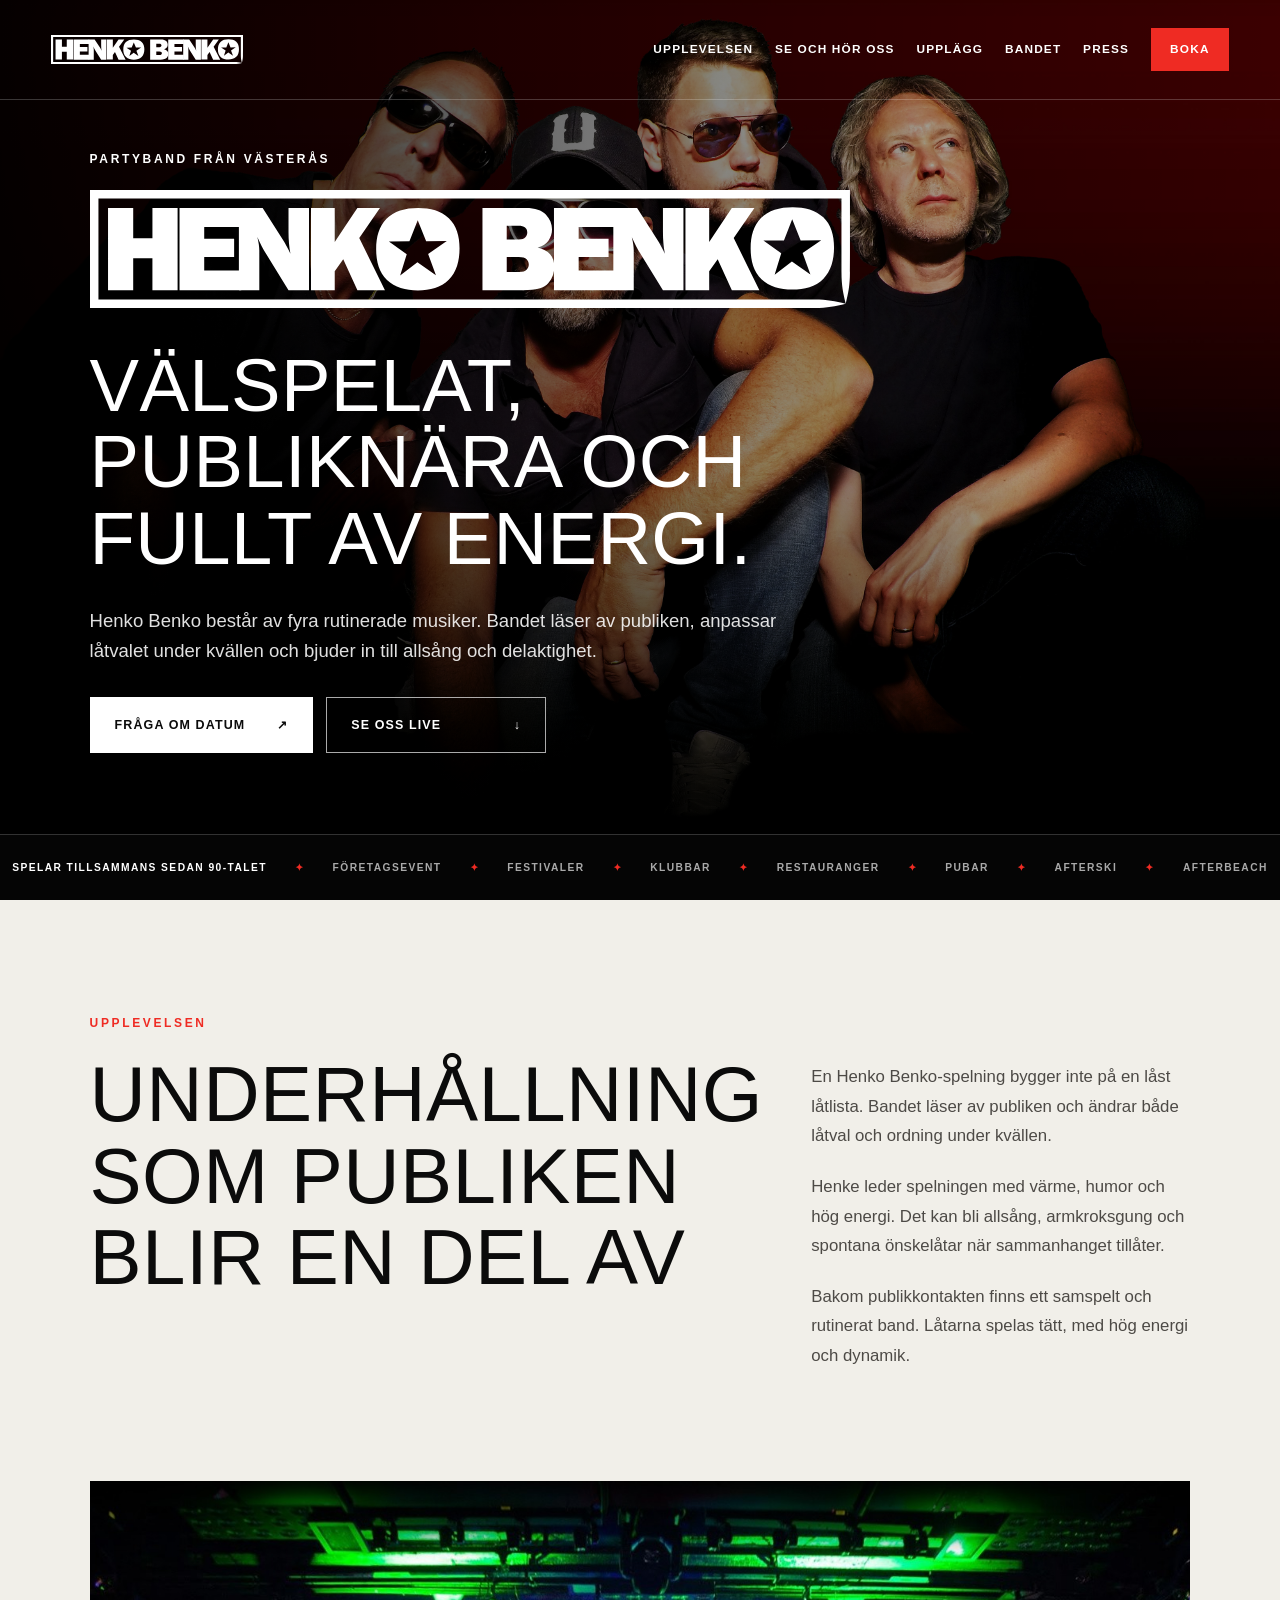
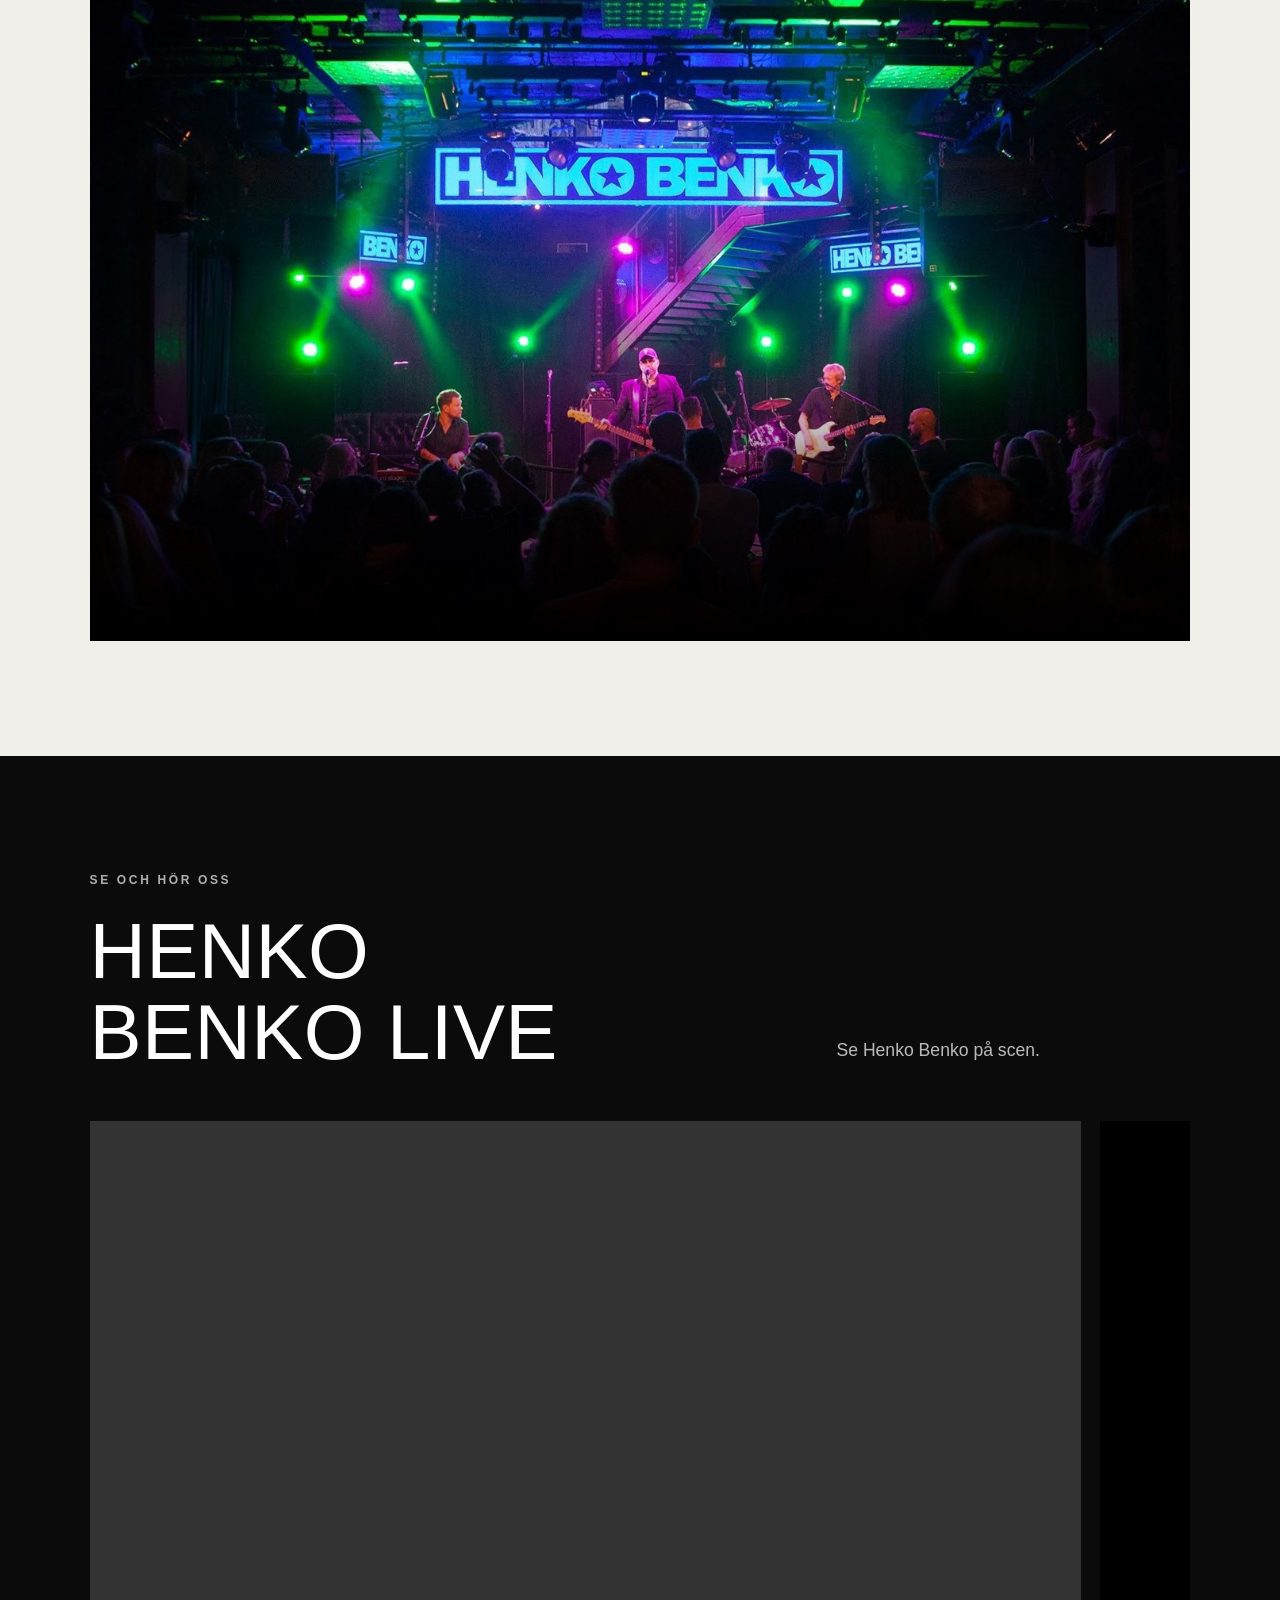
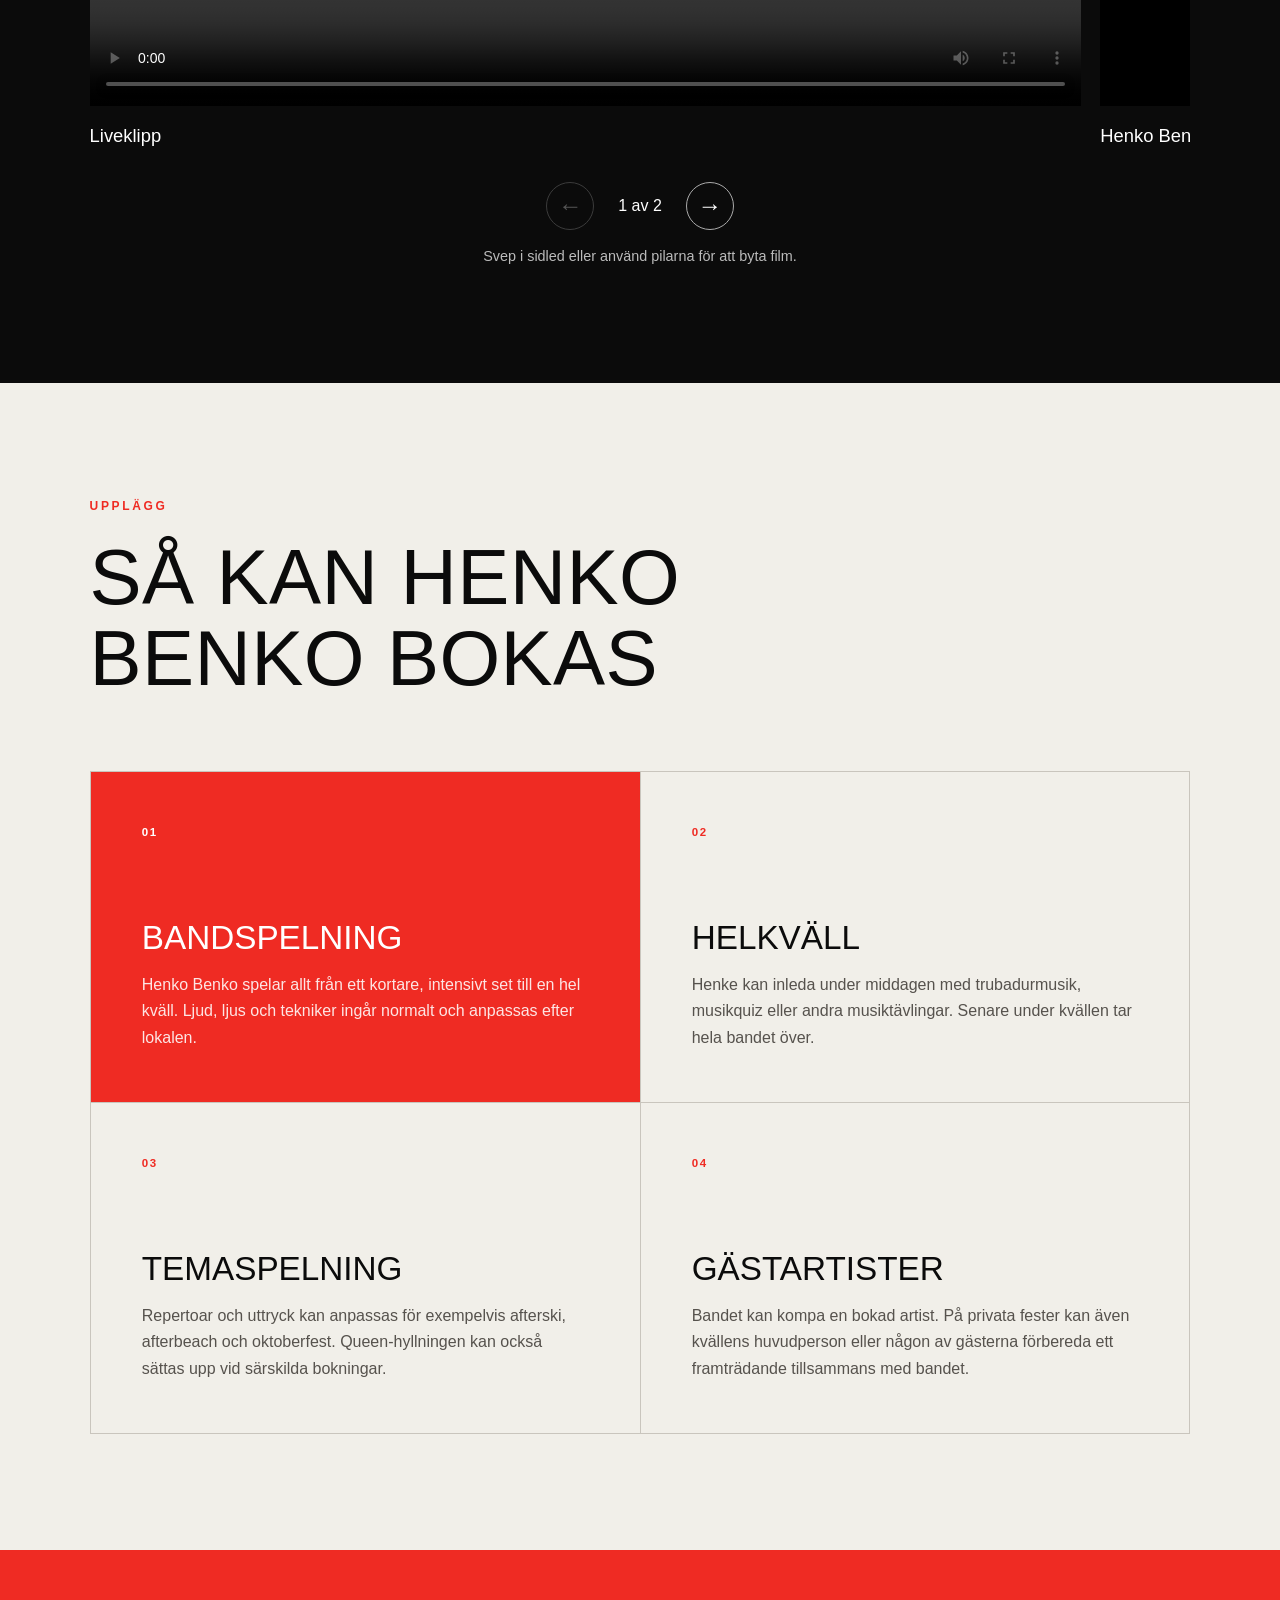
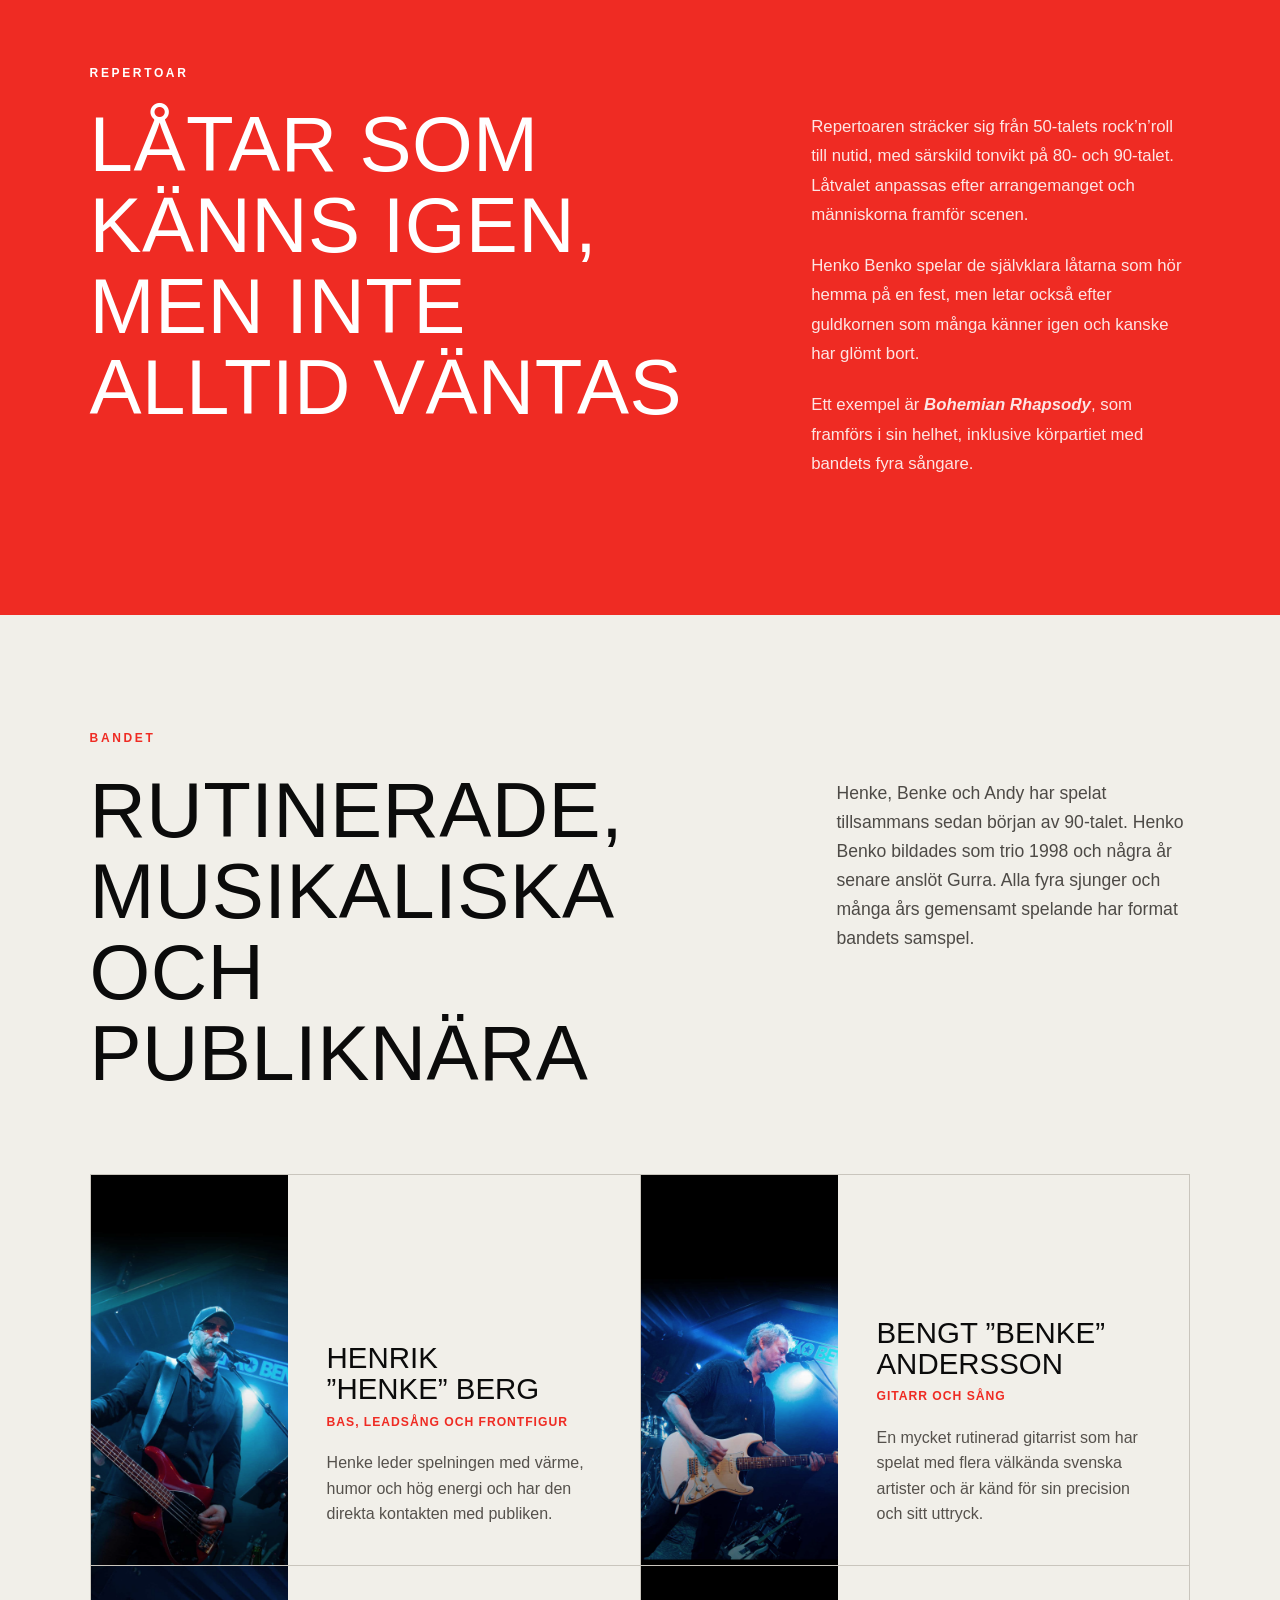
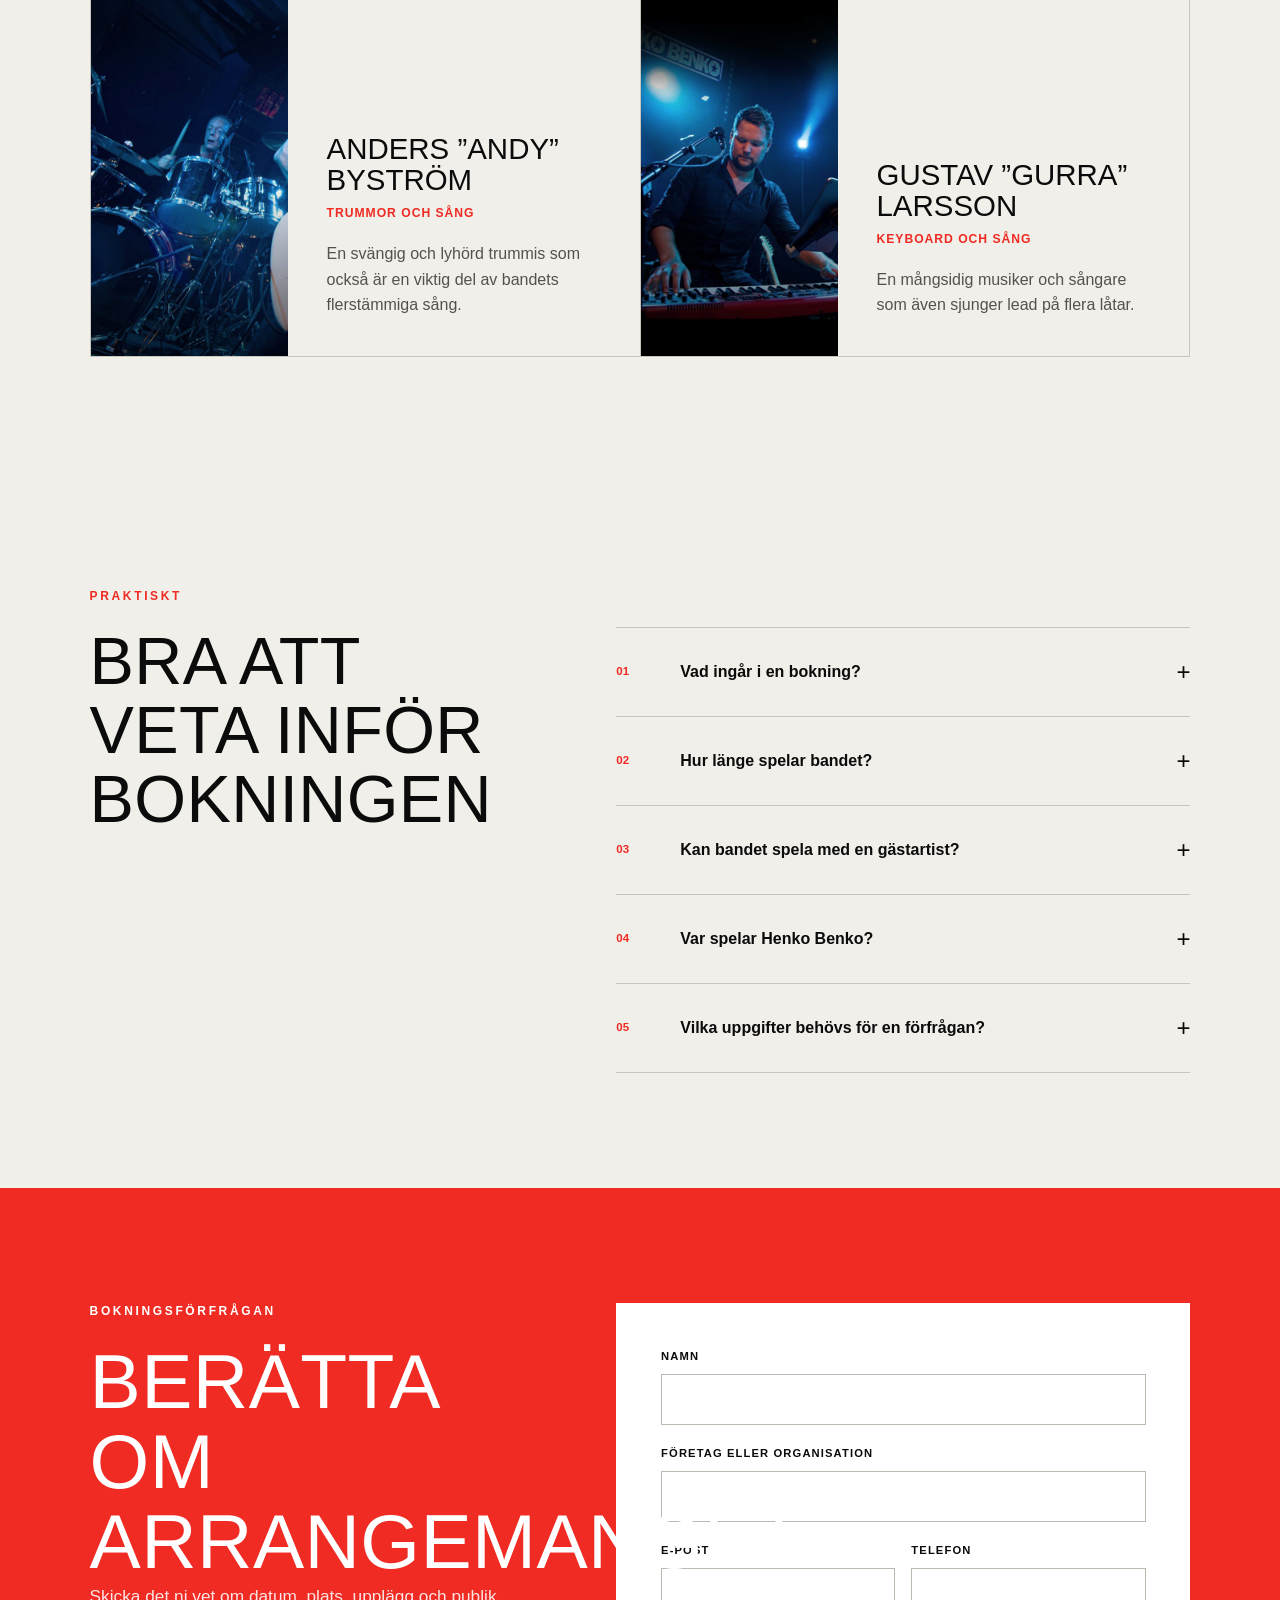
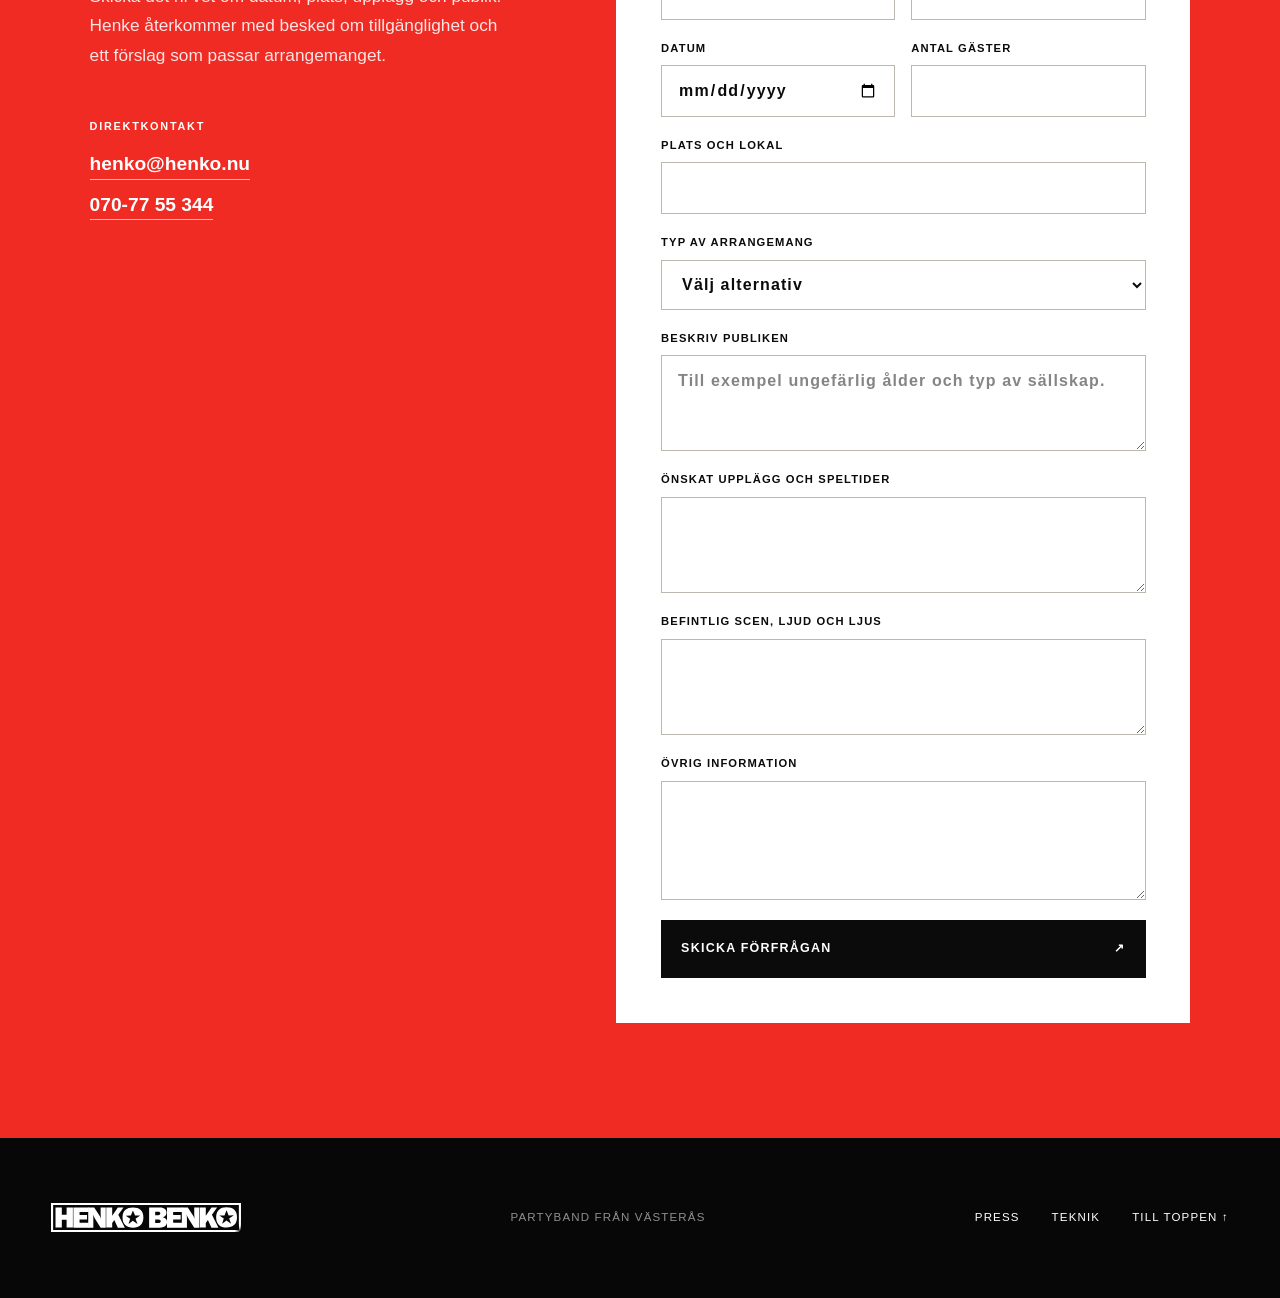
==== index.html @ c7736311 "Visa nya liveklippet först i karusellen" ====
<!DOCTYPE html><html lang="sv"><head><meta charSet="utf-8"/><meta name="viewport" content="width=device-width, initial-scale=1"/><link rel="preload" as="image" href="/logo/HenkoBenko_Logo_Vit.svg"/><link rel="preload" href="/images/HenkoBenkoPublik.jpg" as="image"/><link rel="preload" href="/press/HenkoBenkoJuldag2022-henk.jpg" as="image"/><link rel="preload" href="/press/HenkoBenkoJuldag2022-Benk.jpg" as="image"/><link rel="preload" href="/press/HenkoBenkoJuldag2022-Andy.jpg" as="image"/><link rel="preload" href="/press/HenkoBenkoJuldag2022-gus.jpg" as="image"/><link rel="stylesheet" href="/_next/static/chunks/0lhd2bw~va9n_.css" data-precedence="next"/><link rel="preload" as="script" fetchPriority="low" href="/_next/static/chunks/15xrurgzs99gv.js"/><script src="/_next/static/chunks/0dgq26a5_oy.a.js" async=""></script><script src="/_next/static/chunks/07lhk_q6pmm3r.js" async=""></script><script src="/_next/static/chunks/0au83~zq0~0pf.js" async=""></script><script src="/_next/static/chunks/turbopack-07ur8f85nectq.js" async=""></script><script src="/_next/static/chunks/01xlw8hd842-c.js" async=""></script><script src="/_next/static/chunks/0d3shmwh5_nmn.js" async=""></script><script src="/_next/static/chunks/0zwqj_5uabe8n.js" async=""></script><title>Henko Benko | Partyband från Västerås</title><meta name="description" content="Välspelat, publiknära och fullt av energi. Henko Benko spelar på företagsevent, festivaler, klubbar, restauranger, pubar, afterski och afterbeach."/><link rel="manifest" href="/favicon/manifest.json"/><meta name="codex-preview" content="development"/><meta name="msapplication-TileColor" content="#0b0b0b"/><meta name="msapplication-TileImage" content="/favicon/ms-icon-144x144.png"/><meta name="msapplication-config" content="/favicon/browserconfig.xml"/><meta property="og:title" content="Henko Benko | Välspelat, publiknära och fullt av energi"/><meta property="og:description" content="Ett rutinerat partyband från Västerås som läser av publiken och anpassar låtvalet under kvällen."/><meta property="og:url" content="https://henko.nu/"/><meta property="og:site_name" content="Henko Benko"/><meta property="og:locale" content="sv_SE"/><meta property="og:image" content="https://henko.nu/images/Henko-Benko-Gruppbild.jpg"/><meta property="og:image:width" content="1200"/><meta property="og:image:height" content="1026"/><meta property="og:image:alt" content="Henko Benko"/><meta property="og:type" content="website"/><meta name="twitter:card" content="summary_large_image"/><meta name="twitter:title" content="Henko Benko | Partyband från Västerås"/><meta name="twitter:description" content="Välspelat, publiknära och fullt av energi."/><meta name="twitter:image" content="https://henko.nu/images/Henko-Benko-Gruppbild.jpg"/><link rel="shortcut icon" href="/favicon/favicon.ico"/><link rel="icon" href="/favicon/favicon.ico"/><link rel="icon" href="/favicon/favicon-16x16.png" sizes="16x16" type="image/png"/><link rel="icon" href="/favicon/favicon-32x32.png" sizes="32x32" type="image/png"/><link rel="icon" href="/favicon/favicon-96x96.png" sizes="96x96" type="image/png"/><link rel="apple-touch-icon" href="/favicon/apple-icon-57x57.png" sizes="57x57" type="image/png"/><link rel="apple-touch-icon" href="/favicon/apple-icon-60x60.png" sizes="60x60" type="image/png"/><link rel="apple-touch-icon" href="/favicon/apple-icon-72x72.png" sizes="72x72" type="image/png"/><link rel="apple-touch-icon" href="/favicon/apple-icon-76x76.png" sizes="76x76" type="image/png"/><link rel="apple-touch-icon" href="/favicon/apple-icon-114x114.png" sizes="114x114" type="image/png"/><link rel="apple-touch-icon" href="/favicon/apple-icon-120x120.png" sizes="120x120" type="image/png"/><link rel="apple-touch-icon" href="/favicon/apple-icon-144x144.png" sizes="144x144" type="image/png"/><link rel="apple-touch-icon" href="/favicon/apple-icon-152x152.png" sizes="152x152" type="image/png"/><link rel="apple-touch-icon" href="/favicon/apple-icon-180x180.png" sizes="180x180" type="image/png"/><script src="/_next/static/chunks/03~yq9q893hmn.js" noModule=""></script></head><body><div hidden=""><!--$--><!--/$--></div><main id="top"><header class="site-header sticky-header"><a class="brand" aria-label="Henko Benko, startsida" href="#top"><img src="/logo/HenkoBenko_Logo_Vit.svg" alt="Henko Benko"/></a><nav class="desktop-nav" aria-label="Huvudmeny"><a href="#upplevelsen">Upplevelsen</a><a href="#video">Se och hör oss</a><a href="#upplagg">Upplägg</a><a href="#bandet">Bandet</a><a href="/press/">Press</a><a class="nav-cta" href="#kontakt">Boka</a></nav><details class="mobile-menu"><summary aria-label="Öppna meny"><span></span><span></span><span></span></summary><nav aria-label="Mobilmeny"><a href="#upplevelsen">Upplevelsen</a><a href="#video">Se och hör oss</a><a href="#upplagg">Upplägg</a><a href="#bandet">Bandet</a><a href="/press/">Press</a><a href="/teknik/">Teknik</a><a href="#kontakt">Bokningsförfrågan</a></nav></details></header><section class="hero" aria-labelledby="hero-heading"><video autoPlay="" muted="" loop="" playsInline="" poster="/images/Henko-Benko-Gruppbild.jpg"><source src="/video/hero2.mp4" type="video/mp4"/></video><div class="hero-shade"></div><div class="hero-content"><p class="eyebrow">Partyband från Västerås</p><picture class="hero-logo"><source media="(max-width: 640px)" srcSet="/logo/HenkoBenko_Logo_Vit_2rad.svg"/><img src="/logo/HenkoBenko_Logo_Vit.svg" alt="Henko Benko"/></picture><h1 id="hero-heading">Välspelat, publiknära och fullt av energi.</h1><p class="hero-copy">Henko Benko består av fyra rutinerade musiker. Bandet läser av publiken, anpassar låtvalet under kvällen och bjuder in till allsång och delaktighet.</p><div class="hero-actions"><a class="button primary" href="#kontakt">Fråga om datum <span aria-hidden="true">↗</span></a><a class="button secondary" href="#video">Se oss live <span aria-hidden="true">↓</span></a></div></div><div class="hero-facts" aria-label="Kort om Henko Benko"><strong>Spelar tillsammans sedan 90-talet</strong><span>Företagsevent</span><span>Festivaler</span><span>Klubbar</span><span>Restauranger</span><span>Pubar</span><span>Afterski</span><span>Afterbeach</span></div></section><section class="experience section" id="upplevelsen" aria-labelledby="experience-heading"><p class="section-label">Upplevelsen</p><div class="split-heading"><h2 id="experience-heading">Underhållning som publiken blir en del av</h2><div class="body-copy"><p>En Henko Benko-spelning bygger inte på en låst låtlista. Bandet läser av publiken och ändrar både låtval och ordning under kvällen.</p><p>Henke leder spelningen med värme, humor och hög energi. Det kan bli allsång, armkroksgung och spontana önskelåtar när sammanhanget tillåter.</p><p>Bakom publikkontakten finns ett samspelt och rutinerat band. Låtarna spelas tätt, med hög energi och dynamik.</p></div></div><figure class="wide-photo"><img src="/images/HenkoBenkoPublik.jpg" alt="Henko Benko spelar live inför publik"/></figure></section><section class="video-section section dark-section" id="video" aria-labelledby="video-heading"><p class="section-label light">Se och hör oss</p><div class="section-intro"><h2 id="video-heading">Henko Benko live</h2><p>Se Henko Benko på scen.</p></div><div class="live-carousel" role="region" aria-label="Livefilmer" aria-roledescription="karusell"><div class="live-track" tabindex="0"><article class="live-slide" aria-label="1 av 2: Liveklipp"><div class="live-player"><video controls="" playsInline="" preload="metadata" aria-label="Liveklipp med Henko Benko"><source src="/video/Video%202026-09-22%2C%2000.46.mp4" type="video/mp4"/>Din webbläsare kan inte spela filmen.</video></div><h3>Liveklipp</h3></article><article class="live-slide" aria-label="2 av 2: Henko Benko live"><div class="live-player"></div><h3>Henko Benko live</h3></article></div><div class="live-controls"><button type="button" disabled="" aria-label="Föregående film">←</button><span aria-live="polite">1<!-- --> av 2</span><button type="button" aria-label="Nästa film">→</button></div><p class="live-hint">Svep i sidled eller använd pilarna för att byta film.</p></div></section><section class="formats section" id="upplagg" aria-labelledby="formats-heading"><p class="section-label">Upplägg</p><h2 id="formats-heading">Så kan Henko Benko bokas</h2><div class="format-grid"><article class="featured"><span>01</span><h3>Bandspelning</h3><p>Henko Benko spelar allt från ett kortare, intensivt set till en hel kväll. Ljud, ljus och tekniker ingår normalt och anpassas efter lokalen.</p></article><article class=""><span>02</span><h3>Helkväll</h3><p>Henke kan inleda under middagen med trubadurmusik, musikquiz eller andra musiktävlingar. Senare under kvällen tar hela bandet över.</p></article><article class=""><span>03</span><h3>Temaspelning</h3><p>Repertoar och uttryck kan anpassas för exempelvis afterski, afterbeach och oktoberfest. Queen-hyllningen kan också sättas upp vid särskilda bokningar.</p></article><article class=""><span>04</span><h3>Gästartister</h3><p>Bandet kan kompa en bokad artist. På privata fester kan även kvällens huvudperson eller någon av gästerna förbereda ett framträdande tillsammans med bandet.</p></article></div></section><section class="repertoire-section section" id="repertoar" aria-labelledby="repertoire-heading"><p class="section-label light">Repertoar</p><div class="split-heading"><h2 id="repertoire-heading">Låtar som känns igen, men inte alltid väntas</h2><div class="body-copy light-copy"><p>Repertoaren sträcker sig från 50-talets rock’n’roll till nutid, med särskild tonvikt på 80- och 90-talet. Låtvalet anpassas efter arrangemanget och människorna framför scenen.</p><p>Henko Benko spelar de självklara låtarna som hör hemma på en fest, men letar också efter guldkornen som många känner igen och kanske har glömt bort.</p><p>Ett exempel är <em>Bohemian Rhapsody</em>, som framförs i sin helhet, inklusive körpartiet med bandets fyra sångare.</p></div></div></section><section class="members section" id="bandet" aria-labelledby="members-heading"><p class="section-label">Bandet</p><div class="section-intro band-intro"><h2 id="members-heading">Rutinerade, musikaliska och publiknära</h2><p>Henke, Benke och Andy har spelat tillsammans sedan början av 90-talet. Henko Benko bildades som trio 1998 och några år senare anslöt Gurra. Alla fyra sjunger och många års gemensamt spelande har format bandets samspel.</p></div><div class="member-grid"><article class="member"><figure><img src="/press/HenkoBenkoJuldag2022-henk.jpg" alt="Henrik ”Henke” Berg i Henko Benko"/></figure><div><h3>Henrik ”Henke” Berg</h3><strong>Bas, leadsång och frontfigur</strong><p>Henke leder spelningen med värme, humor och hög energi och har den direkta kontakten med publiken.</p></div></article><article class="member"><figure><img src="/press/HenkoBenkoJuldag2022-Benk.jpg" alt="Bengt ”Benke” Andersson i Henko Benko"/></figure><div><h3>Bengt ”Benke” Andersson</h3><strong>Gitarr och sång</strong><p>En mycket rutinerad gitarrist som har spelat med flera välkända svenska artister och är känd för sin precision och sitt uttryck.</p></div></article><article class="member"><figure><img src="/press/HenkoBenkoJuldag2022-Andy.jpg" alt="Anders ”Andy” Byström i Henko Benko"/></figure><div><h3>Anders ”Andy” Byström</h3><strong>Trummor och sång</strong><p>En svängig och lyhörd trummis som också är en viktig del av bandets flerstämmiga sång.</p></div></article><article class="member"><figure><img src="/press/HenkoBenkoJuldag2022-gus.jpg" alt="Gustav ”Gurra” Larsson i Henko Benko"/></figure><div><h3>Gustav ”Gurra” Larsson</h3><strong>Keyboard och sång</strong><p>En mångsidig musiker och sångare som även sjunger lead på flera låtar.</p></div></article></div></section><section class="faq section" id="praktiskt" aria-labelledby="faq-heading"><p class="section-label">Praktiskt</p><div class="faq-layout"><h2 id="faq-heading">Bra att veta inför bokningen</h2><div class="faq-list"><details><summary><span>01</span>Vad ingår i en bokning?<b aria-hidden="true">+</b></summary><p>Ljud, ljus och tekniker ingår normalt. Om lokalen eller arrangören redan har en teknisk produktion anpassas upplägget efter den.</p></details><details><summary><span>02</span>Hur länge spelar bandet?<b aria-hidden="true">+</b></summary><p>Henko Benko kan göra allt från ett intensivt set på omkring en timme till en hel kväll. Ett vanligt upplägg är tre set om cirka 40 minuter.</p></details><details><summary><span>03</span>Kan bandet spela med en gästartist?<b aria-hidden="true">+</b></summary><p>Ja. Henko Benko kan kompa både etablerade artister och gäster som förberett ett framträdande tillsammans med bandet.</p></details><details><summary><span>04</span>Var spelar Henko Benko?<b aria-hidden="true">+</b></summary><p>Bandet utgår från Västerås och tar uppdrag i hela Sverige och utomlands. Förfrågningar bedöms utifrån plats, datum och arrangemang.</p></details><details><summary><span>05</span>Vilka uppgifter behövs för en förfrågan?<b aria-hidden="true">+</b></summary><p>Datum, plats, typ av arrangemang, ungefärligt antal gäster och vad det är för publik, till exempel åldersspann och sammanhang. Även önskade speltider och information om lokalens teknik är bra att skicka med.</p></details></div></div></section><section class="contact section" id="kontakt" aria-labelledby="contact-heading"><div class="contact-copy"><p class="section-label light">Bokningsförfrågan</p><h2 id="contact-heading">Berätta om arrangemanget</h2><p>Skicka det ni vet om datum, plats, upplägg och publik. Henke återkommer med besked om tillgänglighet och ett förslag som passar arrangemanget.</p><div class="direct-contact"><span>Direktkontakt</span><a href="mailto:henko@henko.nu">henko@henko.nu</a><a href="tel:+46707755344">070-77 55 344</a></div></div><form class="booking-form" action="https://formspree.io/f/xkjwakzv" method="POST"><input type="hidden" name="_subject" value="Bokningsförfrågan från henko.nu"/><label>Namn<input autoComplete="name" required="" name="name"/></label><label>Företag eller organisation<input autoComplete="organization" name="company"/></label><div class="form-row"><label>E-post<input type="email" autoComplete="email" required="" name="email"/></label><label>Telefon<input type="tel" autoComplete="tel" name="phone"/></label></div><div class="form-row"><label>Datum<input type="date" name="date"/></label><label>Antal gäster<input type="number" min="1" inputMode="numeric" name="guests"/></label></div><label>Plats och lokal<input name="venue"/></label><label>Typ av arrangemang<select name="event_type"><option value="" disabled="" selected="">Välj alternativ</option><option>Företagsevent</option><option>Festival</option><option>Klubb, restaurang eller pub</option><option>Privat fest</option><option>Afterski eller afterbeach</option><option>Annat</option></select></label><label>Beskriv publiken<textarea name="audience" rows="3" placeholder="Till exempel ungefärlig ålder och typ av sällskap."></textarea></label><label>Önskat upplägg och speltider<textarea name="format_and_times" rows="3"></textarea></label><label>Befintlig scen, ljud och ljus<textarea name="production" rows="3"></textarea></label><label>Övrig information<textarea name="message" rows="4"></textarea></label><button type="submit">Skicka förfrågan <span aria-hidden="true">↗</span></button></form></section><footer><img src="/logo/HenkoBenko_Logo_Vit.svg" alt="Henko Benko"/><p>Partyband från Västerås</p><div><a href="/press/">Press</a><a href="/teknik/">Teknik</a><a href="#top">Till toppen ↑</a></div></footer></main><!--$--><!--/$--><script src="/_next/static/chunks/15xrurgzs99gv.js" id="_R_" async=""></script><script>(self.__next_f=self.__next_f||[]).push([0])</script><script>self.__next_f.push([1,"1:\"$Sreact.fragment\"\n2:I[39756,[\"/_next/static/chunks/01xlw8hd842-c.js\",\"/_next/static/chunks/0d3shmwh5_nmn.js\"],\"default\"]\n3:I[37457,[\"/_next/static/chunks/01xlw8hd842-c.js\",\"/_next/static/chunks/0d3shmwh5_nmn.js\"],\"default\"]\n4:I[60426,[\"/_next/static/chunks/01xlw8hd842-c.js\",\"/_next/static/chunks/0d3shmwh5_nmn.js\",\"/_next/static/chunks/0zwqj_5uabe8n.js\"],\"default\"]\n10:I[68027,[\"/_next/static/chunks/01xlw8hd842-c.js\",\"/_next/static/chunks/0d3shmwh5_nmn.js\"],\"default\",1]\n:HL[\"/_next/static/chunks/0lhd2bw~va9n_.css\",\"style\"]\n:HL[\"/images/HenkoBenkoPublik.jpg\",\"image\"]\n5:[[\"$\",\"source\",null,{\"media\":\"(max-width: 640px)\",\"srcSet\":\"/logo/HenkoBenko_Logo_Vit_2rad.svg\"}],[\"$\",\"img\",null,{\"src\":\"/logo/HenkoBenko_Logo_Vit.svg\",\"alt\":\"Henko Benko\"}]]\n"])</script><script>self.__next_f.push([1,"0:{\"P\":null,\"c\":[\"\",\"\"],\"q\":\"\",\"i\":false,\"f\":[[[\"\",{\"children\":[\"__PAGE__\",{}]},\"$undefined\",\"$undefined\",16],[[\"$\",\"$1\",\"c\",{\"children\":[[[\"$\",\"link\",\"0\",{\"rel\":\"stylesheet\",\"href\":\"/_next/static/chunks/0lhd2bw~va9n_.css\",\"precedence\":\"next\",\"crossOrigin\":\"$undefined\",\"nonce\":\"$undefined\"}],[\"$\",\"script\",\"script-0\",{\"src\":\"/_next/static/chunks/01xlw8hd842-c.js\",\"async\":true,\"nonce\":\"$undefined\"}],[\"$\",\"script\",\"script-1\",{\"src\":\"/_next/static/chunks/0d3shmwh5_nmn.js\",\"async\":true,\"nonce\":\"$undefined\"}]],[\"$\",\"html\",null,{\"lang\":\"sv\",\"children\":[\"$\",\"body\",null,{\"children\":[\"$\",\"$L2\",null,{\"parallelRouterKey\":\"children\",\"error\":\"$undefined\",\"errorStyles\":\"$undefined\",\"errorScripts\":\"$undefined\",\"template\":[\"$\",\"$L3\",null,{}],\"templateStyles\":\"$undefined\",\"templateScripts\":\"$undefined\",\"notFound\":[[[\"$\",\"title\",null,{\"children\":\"404: This page could not be found.\"}],[\"$\",\"div\",null,{\"style\":{\"fontFamily\":\"system-ui,\\\"Segoe UI\\\",Roboto,Helvetica,Arial,sans-serif,\\\"Apple Color Emoji\\\",\\\"Segoe UI Emoji\\\"\",\"height\":\"100vh\",\"textAlign\":\"center\",\"display\":\"flex\",\"flexDirection\":\"column\",\"alignItems\":\"center\",\"justifyContent\":\"center\"},\"children\":[\"$\",\"div\",null,{\"children\":[[\"$\",\"style\",null,{\"dangerouslySetInnerHTML\":{\"__html\":\"body{color:#000;background:#fff;margin:0}.next-error-h1{border-right:1px solid rgba(0,0,0,.3)}@media (prefers-color-scheme:dark){body{color:#fff;background:#000}.next-error-h1{border-right:1px solid rgba(255,255,255,.3)}}\"}}],[\"$\",\"h1\",null,{\"className\":\"next-error-h1\",\"style\":{\"display\":\"inline-block\",\"margin\":\"0 20px 0 0\",\"padding\":\"0 23px 0 0\",\"fontSize\":24,\"fontWeight\":500,\"verticalAlign\":\"top\",\"lineHeight\":\"49px\"},\"children\":404}],[\"$\",\"div\",null,{\"style\":{\"display\":\"inline-block\"},\"children\":[\"$\",\"h2\",null,{\"style\":{\"fontSize\":14,\"fontWeight\":400,\"lineHeight\":\"49px\",\"margin\":0},\"children\":\"This page could not be found.\"}]}]]}]}]],[]],\"forbidden\":\"$undefined\",\"unauthorized\":\"$undefined\"}]}]}]]}],{\"children\":[[\"$\",\"$1\",\"c\",{\"children\":[[\"$\",\"main\",null,{\"id\":\"top\",\"children\":[[\"$\",\"$L4\",null,{\"onHome\":true}],[\"$\",\"section\",null,{\"className\":\"hero\",\"aria-labelledby\":\"hero-heading\",\"children\":[[\"$\",\"video\",null,{\"autoPlay\":true,\"muted\":true,\"loop\":true,\"playsInline\":true,\"poster\":\"/images/Henko-Benko-Gruppbild.jpg\",\"children\":[\"$\",\"source\",null,{\"src\":\"/video/hero2.mp4\",\"type\":\"video/mp4\"}]}],[\"$\",\"div\",null,{\"className\":\"hero-shade\"}],[\"$\",\"div\",null,{\"className\":\"hero-content\",\"children\":[[\"$\",\"p\",null,{\"className\":\"eyebrow\",\"children\":\"Partyband från Västerås\"}],[\"$\",\"picture\",null,{\"className\":\"hero-logo\",\"children\":\"$5\"}],[\"$\",\"h1\",null,{\"id\":\"hero-heading\",\"children\":\"Välspelat, publiknära och fullt av energi.\"}],[\"$\",\"p\",null,{\"className\":\"hero-copy\",\"children\":\"Henko Benko består av fyra rutinerade musiker. Bandet läser av publiken, anpassar låtvalet under kvällen och bjuder in till allsång och delaktighet.\"}],[\"$\",\"div\",null,{\"className\":\"hero-actions\",\"children\":[[\"$\",\"a\",null,{\"className\":\"button primary\",\"href\":\"#kontakt\",\"children\":[\"Fråga om datum \",[\"$\",\"span\",null,{\"aria-hidden\":\"true\",\"children\":\"↗\"}]]}],[\"$\",\"a\",null,{\"className\":\"button secondary\",\"href\":\"#video\",\"children\":[\"Se oss live \",[\"$\",\"span\",null,{\"aria-hidden\":\"true\",\"children\":\"↓\"}]]}]]}]]}],[\"$\",\"div\",null,{\"className\":\"hero-facts\",\"aria-label\":\"Kort om Henko Benko\",\"children\":[[\"$\",\"strong\",null,{\"children\":\"Spelar tillsammans sedan 90-talet\"}],[\"$\",\"span\",null,{\"children\":\"Företagsevent\"}],[\"$\",\"span\",null,{\"children\":\"Festivaler\"}],[\"$\",\"span\",null,{\"children\":\"Klubbar\"}],[\"$\",\"span\",null,{\"children\":\"Restauranger\"}],[\"$\",\"span\",null,{\"children\":\"Pubar\"}],[\"$\",\"span\",null,{\"children\":\"Afterski\"}],[\"$\",\"span\",null,{\"children\":\"Afterbeach\"}]]}]]}],[\"$\",\"section\",null,{\"className\":\"experience section\",\"id\":\"upplevelsen\",\"aria-labelledby\":\"experience-heading\",\"children\":[[\"$\",\"p\",null,{\"className\":\"section-label\",\"children\":\"Upplevelsen\"}],[\"$\",\"div\",null,{\"className\":\"split-heading\",\"children\":[[\"$\",\"h2\",null,{\"id\":\"experience-heading\",\"children\":\"Underhållning som publiken blir en del av\"}],[\"$\",\"div\",null,{\"className\":\"body-copy\",\"children\":[[\"$\",\"p\",null,{\"children\":\"En Henko Benko-spelning bygger inte på en låst låtlista. Bandet läser av publiken och ändrar både låtval och ordning under kvällen.\"}],[\"$\",\"p\",null,{\"children\":\"Henke leder spelningen med värme, humor och hög energi. Det kan bli allsång, armkroksgung och spontana önskelåtar när sammanhanget tillåter.\"}],[\"$\",\"p\",null,{\"children\":\"Bakom publikkontakten finns ett samspelt och rutinerat band. Låtarna spelas tätt, med hög energi och dynamik.\"}]]}]]}],[\"$\",\"figure\",null,{\"className\":\"wide-photo\",\"children\":[\"$\",\"img\",null,{\"src\":\"/images/HenkoBenkoPublik.jpg\",\"alt\":\"Henko Benko spelar live inför publik\"}]}]]}],\"$L6\",\"$L7\",\"$L8\",\"$L9\",\"$La\",\"$Lb\",\"$Lc\"]}],[\"$Ld\"],\"$Le\"]}],{},null,false,null]},null,false,null],\"$Lf\",false]],\"m\":\"$undefined\",\"G\":[\"$10\",[\"$L11\"]],\"S\":true,\"h\":null,\"s\":\"$undefined\",\"l\":\"$undefined\",\"p\":\"$undefined\",\"d\":\"$undefined\",\"b\":\"KVrnnc3D-4AXeNE17cCNK\"}\n"])</script><script>self.__next_f.push([1,"12:I[99461,[\"/_next/static/chunks/01xlw8hd842-c.js\",\"/_next/static/chunks/0d3shmwh5_nmn.js\",\"/_next/static/chunks/0zwqj_5uabe8n.js\"],\"default\"]\n13:I[22016,[\"/_next/static/chunks/01xlw8hd842-c.js\",\"/_next/static/chunks/0d3shmwh5_nmn.js\",\"/_next/static/chunks/0zwqj_5uabe8n.js\"],\"\"]\n14:I[97367,[\"/_next/static/chunks/01xlw8hd842-c.js\",\"/_next/static/chunks/0d3shmwh5_nmn.js\"],\"OutletBoundary\"]\n15:\"$Sreact.suspense\"\n17:I[97367,[\"/_next/static/chunks/01xlw8hd842-c.js\",\"/_next/static/chunks/0d3shmwh5_nmn.js\"],\"ViewportBoundary\"]\n19:I[97367,[\"/_next/static/chunks/01xlw8hd842-c.js\",\"/_next/static/chunks/0d3shmwh5_nmn.js\"],\"MetadataBoundary\"]\n:HL[\"/press/HenkoBenkoJuldag2022-henk.jpg\",\"image\"]\n:HL[\"/press/HenkoBenkoJuldag2022-Benk.jpg\",\"image\"]\n:HL[\"/press/HenkoBenkoJuldag2022-Andy.jpg\",\"image\"]\n:HL[\"/press/HenkoBenkoJuldag2022-gus.jpg\",\"image\"]\n:HL[\"/logo/HenkoBenko_Logo_Vit.svg\",\"image\"]\n6:[\"$\",\"section\",null,{\"className\":\"video-section section dark-section\",\"id\":\"video\",\"aria-labelledby\":\"video-heading\",\"children\":[[\"$\",\"p\",null,{\"className\":\"section-label light\",\"children\":\"Se och hör oss\"}],[\"$\",\"div\",null,{\"className\":\"section-intro\",\"children\":[[\"$\",\"h2\",null,{\"id\":\"video-heading\",\"children\":\"Henko Benko live\"}],[\"$\",\"p\",null,{\"children\":\"Se Henko Benko på scen.\"}]]}],[\"$\",\"$L12\",null,{}]]}]\n"])</script><script>self.__next_f.push([1,"7:[\"$\",\"section\",null,{\"className\":\"formats section\",\"id\":\"upplagg\",\"aria-labelledby\":\"formats-heading\",\"children\":[[\"$\",\"p\",null,{\"className\":\"section-label\",\"children\":\"Upplägg\"}],[\"$\",\"h2\",null,{\"id\":\"formats-heading\",\"children\":\"Så kan Henko Benko bokas\"}],[\"$\",\"div\",null,{\"className\":\"format-grid\",\"children\":[[\"$\",\"article\",\"Bandspelning\",{\"className\":\"featured\",\"children\":[[\"$\",\"span\",null,{\"children\":\"01\"}],[\"$\",\"h3\",null,{\"children\":\"Bandspelning\"}],[\"$\",\"p\",null,{\"children\":\"Henko Benko spelar allt från ett kortare, intensivt set till en hel kväll. Ljud, ljus och tekniker ingår normalt och anpassas efter lokalen.\"}]]}],[\"$\",\"article\",\"Helkväll\",{\"className\":\"\",\"children\":[[\"$\",\"span\",null,{\"children\":\"02\"}],[\"$\",\"h3\",null,{\"children\":\"Helkväll\"}],[\"$\",\"p\",null,{\"children\":\"Henke kan inleda under middagen med trubadurmusik, musikquiz eller andra musiktävlingar. Senare under kvällen tar hela bandet över.\"}]]}],[\"$\",\"article\",\"Temaspelning\",{\"className\":\"\",\"children\":[[\"$\",\"span\",null,{\"children\":\"03\"}],[\"$\",\"h3\",null,{\"children\":\"Temaspelning\"}],[\"$\",\"p\",null,{\"children\":\"Repertoar och uttryck kan anpassas för exempelvis afterski, afterbeach och oktoberfest. Queen-hyllningen kan också sättas upp vid särskilda bokningar.\"}]]}],[\"$\",\"article\",\"Gästartister\",{\"className\":\"\",\"children\":[[\"$\",\"span\",null,{\"children\":\"04\"}],[\"$\",\"h3\",null,{\"children\":\"Gästartister\"}],[\"$\",\"p\",null,{\"children\":\"Bandet kan kompa en bokad artist. På privata fester kan även kvällens huvudperson eller någon av gästerna förbereda ett framträdande tillsammans med bandet.\"}]]}]]}]]}]\n"])</script><script>self.__next_f.push([1,"8:[\"$\",\"section\",null,{\"className\":\"repertoire-section section\",\"id\":\"repertoar\",\"aria-labelledby\":\"repertoire-heading\",\"children\":[[\"$\",\"p\",null,{\"className\":\"section-label light\",\"children\":\"Repertoar\"}],[\"$\",\"div\",null,{\"className\":\"split-heading\",\"children\":[[\"$\",\"h2\",null,{\"id\":\"repertoire-heading\",\"children\":\"Låtar som känns igen, men inte alltid väntas\"}],[\"$\",\"div\",null,{\"className\":\"body-copy light-copy\",\"children\":[[\"$\",\"p\",null,{\"children\":\"Repertoaren sträcker sig från 50-talets rock’n’roll till nutid, med särskild tonvikt på 80- och 90-talet. Låtvalet anpassas efter arrangemanget och människorna framför scenen.\"}],[\"$\",\"p\",null,{\"children\":\"Henko Benko spelar de självklara låtarna som hör hemma på en fest, men letar också efter guldkornen som många känner igen och kanske har glömt bort.\"}],[\"$\",\"p\",null,{\"children\":[\"Ett exempel är \",[\"$\",\"em\",null,{\"children\":\"Bohemian Rhapsody\"}],\", som framförs i sin helhet, inklusive körpartiet med bandets fyra sångare.\"]}]]}]]}]]}]\n"])</script><script>self.__next_f.push([1,"9:[\"$\",\"section\",null,{\"className\":\"members section\",\"id\":\"bandet\",\"aria-labelledby\":\"members-heading\",\"children\":[[\"$\",\"p\",null,{\"className\":\"section-label\",\"children\":\"Bandet\"}],[\"$\",\"div\",null,{\"className\":\"section-intro band-intro\",\"children\":[[\"$\",\"h2\",null,{\"id\":\"members-heading\",\"children\":\"Rutinerade, musikaliska och publiknära\"}],[\"$\",\"p\",null,{\"children\":\"Henke, Benke och Andy har spelat tillsammans sedan början av 90-talet. Henko Benko bildades som trio 1998 och några år senare anslöt Gurra. Alla fyra sjunger och många års gemensamt spelande har format bandets samspel.\"}]]}],[\"$\",\"div\",null,{\"className\":\"member-grid\",\"children\":[[\"$\",\"article\",\"Henrik ”Henke” Berg\",{\"className\":\"member\",\"children\":[[\"$\",\"figure\",null,{\"children\":[\"$\",\"img\",null,{\"src\":\"/press/HenkoBenkoJuldag2022-henk.jpg\",\"alt\":\"Henrik ”Henke” Berg i Henko Benko\"}]}],[\"$\",\"div\",null,{\"children\":[[\"$\",\"h3\",null,{\"children\":\"Henrik ”Henke” Berg\"}],[\"$\",\"strong\",null,{\"children\":\"Bas, leadsång och frontfigur\"}],[\"$\",\"p\",null,{\"children\":\"Henke leder spelningen med värme, humor och hög energi och har den direkta kontakten med publiken.\"}]]}]]}],[\"$\",\"article\",\"Bengt ”Benke” Andersson\",{\"className\":\"member\",\"children\":[[\"$\",\"figure\",null,{\"children\":[\"$\",\"img\",null,{\"src\":\"/press/HenkoBenkoJuldag2022-Benk.jpg\",\"alt\":\"Bengt ”Benke” Andersson i Henko Benko\"}]}],[\"$\",\"div\",null,{\"children\":[[\"$\",\"h3\",null,{\"children\":\"Bengt ”Benke” Andersson\"}],[\"$\",\"strong\",null,{\"children\":\"Gitarr och sång\"}],[\"$\",\"p\",null,{\"children\":\"En mycket rutinerad gitarrist som har spelat med flera välkända svenska artister och är känd för sin precision och sitt uttryck.\"}]]}]]}],[\"$\",\"article\",\"Anders ”Andy” Byström\",{\"className\":\"member\",\"children\":[[\"$\",\"figure\",null,{\"children\":[\"$\",\"img\",null,{\"src\":\"/press/HenkoBenkoJuldag2022-Andy.jpg\",\"alt\":\"Anders ”Andy” Byström i Henko Benko\"}]}],[\"$\",\"div\",null,{\"children\":[[\"$\",\"h3\",null,{\"children\":\"Anders ”Andy” Byström\"}],[\"$\",\"strong\",null,{\"children\":\"Trummor och sång\"}],[\"$\",\"p\",null,{\"children\":\"En svängig och lyhörd trummis som också är en viktig del av bandets flerstämmiga sång.\"}]]}]]}],[\"$\",\"article\",\"Gustav ”Gurra” Larsson\",{\"className\":\"member\",\"children\":[[\"$\",\"figure\",null,{\"children\":[\"$\",\"img\",null,{\"src\":\"/press/HenkoBenkoJuldag2022-gus.jpg\",\"alt\":\"Gustav ”Gurra” Larsson i Henko Benko\"}]}],[\"$\",\"div\",null,{\"children\":[[\"$\",\"h3\",null,{\"children\":\"Gustav ”Gurra” Larsson\"}],[\"$\",\"strong\",null,{\"children\":\"Keyboard och sång\"}],[\"$\",\"p\",null,{\"children\":\"En mångsidig musiker och sångare som även sjunger lead på flera låtar.\"}]]}]]}]]}]]}]\n"])</script><script>self.__next_f.push([1,"a:[\"$\",\"section\",null,{\"className\":\"faq section\",\"id\":\"praktiskt\",\"aria-labelledby\":\"faq-heading\",\"children\":[[\"$\",\"p\",null,{\"className\":\"section-label\",\"children\":\"Praktiskt\"}],[\"$\",\"div\",null,{\"className\":\"faq-layout\",\"children\":[[\"$\",\"h2\",null,{\"id\":\"faq-heading\",\"children\":\"Bra att veta inför bokningen\"}],[\"$\",\"div\",null,{\"className\":\"faq-list\",\"children\":[[\"$\",\"details\",\"Vad ingår i en bokning?\",{\"children\":[[\"$\",\"summary\",null,{\"children\":[[\"$\",\"span\",null,{\"children\":\"01\"}],\"Vad ingår i en bokning?\",[\"$\",\"b\",null,{\"aria-hidden\":\"true\",\"children\":\"+\"}]]}],[\"$\",\"p\",null,{\"children\":\"Ljud, ljus och tekniker ingår normalt. Om lokalen eller arrangören redan har en teknisk produktion anpassas upplägget efter den.\"}]]}],[\"$\",\"details\",\"Hur länge spelar bandet?\",{\"children\":[[\"$\",\"summary\",null,{\"children\":[[\"$\",\"span\",null,{\"children\":\"02\"}],\"Hur länge spelar bandet?\",[\"$\",\"b\",null,{\"aria-hidden\":\"true\",\"children\":\"+\"}]]}],[\"$\",\"p\",null,{\"children\":\"Henko Benko kan göra allt från ett intensivt set på omkring en timme till en hel kväll. Ett vanligt upplägg är tre set om cirka 40 minuter.\"}]]}],[\"$\",\"details\",\"Kan bandet spela med en gästartist?\",{\"children\":[[\"$\",\"summary\",null,{\"children\":[[\"$\",\"span\",null,{\"children\":\"03\"}],\"Kan bandet spela med en gästartist?\",[\"$\",\"b\",null,{\"aria-hidden\":\"true\",\"children\":\"+\"}]]}],[\"$\",\"p\",null,{\"children\":\"Ja. Henko Benko kan kompa både etablerade artister och gäster som förberett ett framträdande tillsammans med bandet.\"}]]}],[\"$\",\"details\",\"Var spelar Henko Benko?\",{\"children\":[[\"$\",\"summary\",null,{\"children\":[[\"$\",\"span\",null,{\"children\":\"04\"}],\"Var spelar Henko Benko?\",[\"$\",\"b\",null,{\"aria-hidden\":\"true\",\"children\":\"+\"}]]}],[\"$\",\"p\",null,{\"children\":\"Bandet utgår från Västerås och tar uppdrag i hela Sverige och utomlands. Förfrågningar bedöms utifrån plats, datum och arrangemang.\"}]]}],[\"$\",\"details\",\"Vilka uppgifter behövs för en förfrågan?\",{\"children\":[[\"$\",\"summary\",null,{\"children\":[[\"$\",\"span\",null,{\"children\":\"05\"}],\"Vilka uppgifter behövs för en förfrågan?\",[\"$\",\"b\",null,{\"aria-hidden\":\"true\",\"children\":\"+\"}]]}],[\"$\",\"p\",null,{\"children\":\"Datum, plats, typ av arrangemang, ungefärligt antal gäster och vad det är för publik, till exempel åldersspann och sammanhang. Även önskade speltider och information om lokalens teknik är bra att skicka med.\"}]]}]]}]]}]]}]\n"])</script><script>self.__next_f.push([1,"b:[\"$\",\"section\",null,{\"className\":\"contact section\",\"id\":\"kontakt\",\"aria-labelledby\":\"contact-heading\",\"children\":[[\"$\",\"div\",null,{\"className\":\"contact-copy\",\"children\":[[\"$\",\"p\",null,{\"className\":\"section-label light\",\"children\":\"Bokningsförfrågan\"}],[\"$\",\"h2\",null,{\"id\":\"contact-heading\",\"children\":\"Berätta om arrangemanget\"}],[\"$\",\"p\",null,{\"children\":\"Skicka det ni vet om datum, plats, upplägg och publik. Henke återkommer med besked om tillgänglighet och ett förslag som passar arrangemanget.\"}],[\"$\",\"div\",null,{\"className\":\"direct-contact\",\"children\":[[\"$\",\"span\",null,{\"children\":\"Direktkontakt\"}],[\"$\",\"a\",null,{\"href\":\"mailto:henko@henko.nu\",\"children\":\"henko@henko.nu\"}],[\"$\",\"a\",null,{\"href\":\"tel:+46707755344\",\"children\":\"070-77 55 344\"}]]}]]}],[\"$\",\"form\",null,{\"className\":\"booking-form\",\"action\":\"https://formspree.io/f/xkjwakzv\",\"method\":\"POST\",\"children\":[[\"$\",\"input\",null,{\"type\":\"hidden\",\"name\":\"_subject\",\"value\":\"Bokningsförfrågan från henko.nu\"}],[\"$\",\"label\",null,{\"children\":[\"Namn\",[\"$\",\"input\",null,{\"name\":\"name\",\"autoComplete\":\"name\",\"required\":true}]]}],[\"$\",\"label\",null,{\"children\":[\"Företag eller organisation\",[\"$\",\"input\",null,{\"name\":\"company\",\"autoComplete\":\"organization\"}]]}],[\"$\",\"div\",null,{\"className\":\"form-row\",\"children\":[[\"$\",\"label\",null,{\"children\":[\"E-post\",[\"$\",\"input\",null,{\"type\":\"email\",\"name\":\"email\",\"autoComplete\":\"email\",\"required\":true}]]}],[\"$\",\"label\",null,{\"children\":[\"Telefon\",[\"$\",\"input\",null,{\"type\":\"tel\",\"name\":\"phone\",\"autoComplete\":\"tel\"}]]}]]}],[\"$\",\"div\",null,{\"className\":\"form-row\",\"children\":[[\"$\",\"label\",null,{\"children\":[\"Datum\",[\"$\",\"input\",null,{\"type\":\"date\",\"name\":\"date\"}]]}],[\"$\",\"label\",null,{\"children\":[\"Antal gäster\",[\"$\",\"input\",null,{\"type\":\"number\",\"min\":\"1\",\"name\":\"guests\",\"inputMode\":\"numeric\"}]]}]]}],[\"$\",\"label\",null,{\"children\":[\"Plats och lokal\",[\"$\",\"input\",null,{\"name\":\"venue\"}]]}],[\"$\",\"label\",null,{\"children\":[\"Typ av arrangemang\",[\"$\",\"select\",null,{\"name\":\"event_type\",\"defaultValue\":\"\",\"children\":[[\"$\",\"option\",null,{\"value\":\"\",\"disabled\":true,\"children\":\"Välj alternativ\"}],[\"$\",\"option\",null,{\"children\":\"Företagsevent\"}],[\"$\",\"option\",null,{\"children\":\"Festival\"}],[\"$\",\"option\",null,{\"children\":\"Klubb, restaurang eller pub\"}],[\"$\",\"option\",null,{\"children\":\"Privat fest\"}],[\"$\",\"option\",null,{\"children\":\"Afterski eller afterbeach\"}],[\"$\",\"option\",null,{\"children\":\"Annat\"}]]}]]}],[\"$\",\"label\",null,{\"children\":[\"Beskriv publiken\",[\"$\",\"textarea\",null,{\"name\":\"audience\",\"rows\":3,\"placeholder\":\"Till exempel ungefärlig ålder och typ av sällskap.\"}]]}],[\"$\",\"label\",null,{\"children\":[\"Önskat upplägg och speltider\",[\"$\",\"textarea\",null,{\"name\":\"format_and_times\",\"rows\":3}]]}],[\"$\",\"label\",null,{\"children\":[\"Befintlig scen, ljud och ljus\",[\"$\",\"textarea\",null,{\"name\":\"production\",\"rows\":3}]]}],[\"$\",\"label\",null,{\"children\":[\"Övrig information\",[\"$\",\"textarea\",null,{\"name\":\"message\",\"rows\":4}]]}],[\"$\",\"button\",null,{\"type\":\"submit\",\"children\":[\"Skicka förfrågan \",[\"$\",\"span\",null,{\"aria-hidden\":\"true\",\"children\":\"↗\"}]]}]]}]]}]\n"])</script><script>self.__next_f.push([1,"c:[\"$\",\"footer\",null,{\"children\":[[\"$\",\"img\",null,{\"src\":\"/logo/HenkoBenko_Logo_Vit.svg\",\"alt\":\"Henko Benko\"}],[\"$\",\"p\",null,{\"children\":\"Partyband från Västerås\"}],[\"$\",\"div\",null,{\"children\":[[\"$\",\"$L13\",null,{\"href\":\"/press\",\"children\":\"Press\"}],[\"$\",\"$L13\",null,{\"href\":\"/teknik\",\"children\":\"Teknik\"}],[\"$\",\"a\",null,{\"href\":\"#top\",\"children\":\"Till toppen ↑\"}]]}]]}]\nd:[\"$\",\"script\",\"script-0\",{\"src\":\"/_next/static/chunks/0zwqj_5uabe8n.js\",\"async\":true,\"nonce\":\"$undefined\"}]\ne:[\"$\",\"$L14\",null,{\"children\":[\"$\",\"$15\",null,{\"name\":\"Next.MetadataOutlet\",\"children\":\"$@16\"}]}]\nf:[\"$\",\"$1\",\"h\",{\"children\":[null,[\"$\",\"$L17\",null,{\"children\":\"$L18\"}],[\"$\",\"div\",null,{\"hidden\":true,\"children\":[\"$\",\"$L19\",null,{\"children\":[\"$\",\"$15\",null,{\"name\":\"Next.Metadata\",\"children\":\"$L1a\"}]}]}],null]}]\n11:[\"$\",\"link\",\"0\",{\"rel\":\"stylesheet\",\"href\":\"/_next/static/chunks/0lhd2bw~va9n_.css\",\"precedence\":\"next\",\"crossOrigin\":\"$undefined\",\"nonce\":\"$undefined\"}]\n"])</script><script>self.__next_f.push([1,"18:[[\"$\",\"meta\",\"0\",{\"charSet\":\"utf-8\"}],[\"$\",\"meta\",\"1\",{\"name\":\"viewport\",\"content\":\"width=device-width, initial-scale=1\"}]]\n"])</script><script>self.__next_f.push([1,"1b:I[27201,[\"/_next/static/chunks/01xlw8hd842-c.js\",\"/_next/static/chunks/0d3shmwh5_nmn.js\"],\"IconMark\"]\n16:null\n"])</script><script>self.__next_f.push([1,"1a:[[\"$\",\"title\",\"0\",{\"children\":\"Henko Benko | Partyband från Västerås\"}],[\"$\",\"meta\",\"1\",{\"name\":\"description\",\"content\":\"Välspelat, publiknära och fullt av energi. Henko Benko spelar på företagsevent, festivaler, klubbar, restauranger, pubar, afterski och afterbeach.\"}],[\"$\",\"link\",\"2\",{\"rel\":\"manifest\",\"href\":\"/favicon/manifest.json\",\"crossOrigin\":\"$undefined\"}],[\"$\",\"meta\",\"3\",{\"name\":\"codex-preview\",\"content\":\"development\"}],[\"$\",\"meta\",\"4\",{\"name\":\"msapplication-TileColor\",\"content\":\"#0b0b0b\"}],[\"$\",\"meta\",\"5\",{\"name\":\"msapplication-TileImage\",\"content\":\"/favicon/ms-icon-144x144.png\"}],[\"$\",\"meta\",\"6\",{\"name\":\"msapplication-config\",\"content\":\"/favicon/browserconfig.xml\"}],[\"$\",\"meta\",\"7\",{\"property\":\"og:title\",\"content\":\"Henko Benko | Välspelat, publiknära och fullt av energi\"}],[\"$\",\"meta\",\"8\",{\"property\":\"og:description\",\"content\":\"Ett rutinerat partyband från Västerås som läser av publiken och anpassar låtvalet under kvällen.\"}],[\"$\",\"meta\",\"9\",{\"property\":\"og:url\",\"content\":\"https://henko.nu/\"}],[\"$\",\"meta\",\"10\",{\"property\":\"og:site_name\",\"content\":\"Henko Benko\"}],[\"$\",\"meta\",\"11\",{\"property\":\"og:locale\",\"content\":\"sv_SE\"}],[\"$\",\"meta\",\"12\",{\"property\":\"og:image\",\"content\":\"https://henko.nu/images/Henko-Benko-Gruppbild.jpg\"}],[\"$\",\"meta\",\"13\",{\"property\":\"og:image:width\",\"content\":\"1200\"}],[\"$\",\"meta\",\"14\",{\"property\":\"og:image:height\",\"content\":\"1026\"}],[\"$\",\"meta\",\"15\",{\"property\":\"og:image:alt\",\"content\":\"Henko Benko\"}],[\"$\",\"meta\",\"16\",{\"property\":\"og:type\",\"content\":\"website\"}],[\"$\",\"meta\",\"17\",{\"name\":\"twitter:card\",\"content\":\"summary_large_image\"}],[\"$\",\"meta\",\"18\",{\"name\":\"twitter:title\",\"content\":\"Henko Benko | Partyband från Västerås\"}],[\"$\",\"meta\",\"19\",{\"name\":\"twitter:description\",\"content\":\"Välspelat, publiknära och fullt av energi.\"}],[\"$\",\"meta\",\"20\",{\"name\":\"twitter:image\",\"content\":\"https://henko.nu/images/Henko-Benko-Gruppbild.jpg\"}],[\"$\",\"link\",\"21\",{\"rel\":\"shortcut icon\",\"href\":\"/favicon/favicon.ico\"}],[\"$\",\"link\",\"22\",{\"rel\":\"icon\",\"href\":\"/favicon/favicon.ico\"}],[\"$\",\"link\",\"23\",{\"rel\":\"icon\",\"href\":\"/favicon/favicon-16x16.png\",\"sizes\":\"16x16\",\"type\":\"image/png\"}],[\"$\",\"link\",\"24\",{\"rel\":\"icon\",\"href\":\"/favicon/favicon-32x32.png\",\"sizes\":\"32x32\",\"type\":\"image/png\"}],[\"$\",\"link\",\"25\",{\"rel\":\"icon\",\"href\":\"/favicon/favicon-96x96.png\",\"sizes\":\"96x96\",\"type\":\"image/png\"}],[\"$\",\"link\",\"26\",{\"rel\":\"apple-touch-icon\",\"href\":\"/favicon/apple-icon-57x57.png\",\"sizes\":\"57x57\",\"type\":\"image/png\"}],[\"$\",\"link\",\"27\",{\"rel\":\"apple-touch-icon\",\"href\":\"/favicon/apple-icon-60x60.png\",\"sizes\":\"60x60\",\"type\":\"image/png\"}],[\"$\",\"link\",\"28\",{\"rel\":\"apple-touch-icon\",\"href\":\"/favicon/apple-icon-72x72.png\",\"sizes\":\"72x72\",\"type\":\"image/png\"}],[\"$\",\"link\",\"29\",{\"rel\":\"apple-touch-icon\",\"href\":\"/favicon/apple-icon-76x76.png\",\"sizes\":\"76x76\",\"type\":\"image/png\"}],[\"$\",\"link\",\"30\",{\"rel\":\"apple-touch-icon\",\"href\":\"/favicon/apple-icon-114x114.png\",\"sizes\":\"114x114\",\"type\":\"image/png\"}],[\"$\",\"link\",\"31\",{\"rel\":\"apple-touch-icon\",\"href\":\"/favicon/apple-icon-120x120.png\",\"sizes\":\"120x120\",\"type\":\"image/png\"}],[\"$\",\"link\",\"32\",{\"rel\":\"apple-touch-icon\",\"href\":\"/favicon/apple-icon-144x144.png\",\"sizes\":\"144x144\",\"type\":\"image/png\"}],[\"$\",\"link\",\"33\",{\"rel\":\"apple-touch-icon\",\"href\":\"/favicon/apple-icon-152x152.png\",\"sizes\":\"152x152\",\"type\":\"image/png\"}],[\"$\",\"link\",\"34\",{\"rel\":\"apple-touch-icon\",\"href\":\"/favicon/apple-icon-180x180.png\",\"sizes\":\"180x180\",\"type\":\"image/png\"}],[\"$\",\"$L1b\",\"35\",{}]]\n"])</script></body></html>
---- _next/static/chunks/0lhd2bw~va9n_.css ----
@layer theme{:root,:host{--font-sans:ui-sans-serif, system-ui, sans-serif, "Apple Color Emoji", "Segoe UI Emoji", "Segoe UI Symbol", "Noto Color Emoji";--font-mono:ui-monospace, SFMono-Regular, Menlo, Monaco, Consolas, "Liberation Mono", "Courier New", monospace;--spacing:.25rem;--default-font-family:var(--font-sans);--default-mono-font-family:var(--font-mono)}}@layer base{*,:after,:before,::backdrop{box-sizing:border-box;border:0 solid;margin:0;padding:0}::file-selector-button{box-sizing:border-box;border:0 solid;margin:0;padding:0}html,:host{-webkit-text-size-adjust:100%;tab-size:4;line-height:1.5;font-family:var(--default-font-family,ui-sans-serif, system-ui, sans-serif, "Apple Color Emoji", "Segoe UI Emoji", "Segoe UI Symbol", "Noto Color Emoji");font-feature-settings:var(--default-font-feature-settings,normal);font-variation-settings:var(--default-font-variation-settings,normal);-webkit-tap-highlight-color:transparent}hr{height:0;color:inherit;border-top-width:1px}abbr:where([title]){-webkit-text-decoration:underline dotted;text-decoration:underline dotted}h1,h2,h3,h4,h5,h6{font-size:inherit;font-weight:inherit}a{color:inherit;-webkit-text-decoration:inherit;-webkit-text-decoration:inherit;-webkit-text-decoration:inherit;-webkit-text-decoration:inherit;text-decoration:inherit}b,strong{font-weight:bolder}code,kbd,samp,pre{font-family:var(--default-mono-font-family,ui-monospace, SFMono-Regular, Menlo, Monaco, Consolas, "Liberation Mono", "Courier New", monospace);font-feature-settings:var(--default-mono-font-feature-settings,normal);font-variation-settings:var(--default-mono-font-variation-settings,normal);font-size:1em}small{font-size:80%}sub,sup{vertical-align:baseline;font-size:75%;line-height:0;position:relative}sub{bottom:-.25em}sup{top:-.5em}table{text-indent:0;border-color:inherit;border-collapse:collapse}:-moz-focusring{outline:auto}progress{vertical-align:baseline}summary{display:list-item}ol,ul,menu{list-style:none}img,svg,video,canvas,audio,iframe,embed,object{vertical-align:middle;display:block}img,video{max-width:100%;height:auto}button,input,select,optgroup,textarea{font:inherit;font-feature-settings:inherit;font-variation-settings:inherit;letter-spacing:inherit;color:inherit;opacity:1;background-color:#0000;border-radius:0}::file-selector-button{font:inherit;font-feature-settings:inherit;font-variation-settings:inherit;letter-spacing:inherit;color:inherit;opacity:1;background-color:#0000;border-radius:0}:where(select:is([multiple],[size])) optgroup{font-weight:bolder}:where(select:is([multiple],[size])) optgroup option{padding-inline-start:20px}::file-selector-button{margin-inline-end:4px}::placeholder{opacity:1}@supports (not ((-webkit-appearance:-apple-pay-button))) or (contain-intrinsic-size:1px){::placeholder{color:currentColor}@supports (color:color-mix(in lab, red, red)){::placeholder{color:color-mix(in oklab, currentcolor 50%, transparent)}}}textarea{resize:vertical}::-webkit-search-decoration{-webkit-appearance:none}::-webkit-date-and-time-value{min-height:1lh;text-align:inherit}::-webkit-datetime-edit{display:inline-flex}::-webkit-datetime-edit-fields-wrapper{padding:0}::-webkit-datetime-edit{padding-block:0}::-webkit-datetime-edit-year-field{padding-block:0}::-webkit-datetime-edit-month-field{padding-block:0}::-webkit-datetime-edit-day-field{padding-block:0}::-webkit-datetime-edit-hour-field{padding-block:0}::-webkit-datetime-edit-minute-field{padding-block:0}::-webkit-datetime-edit-second-field{padding-block:0}::-webkit-datetime-edit-millisecond-field{padding-block:0}::-webkit-datetime-edit-meridiem-field{padding-block:0}::-webkit-calendar-picker-indicator{line-height:1}:-moz-ui-invalid{box-shadow:none}button,input:where([type=button],[type=reset],[type=submit]){appearance:button}::file-selector-button{appearance:button}::-webkit-inner-spin-button{height:auto}::-webkit-outer-spin-button{height:auto}[hidden]:where(:not([hidden=until-found])){display:none!important}}@layer components;@layer utilities{.visible{visibility:visible}.relative{position:relative}.start{inset-inline-start:var(--spacing)}.container{width:100%}@media (min-width:40rem){.container{max-width:40rem}}@media (min-width:48rem){.container{max-width:48rem}}@media (min-width:64rem){.container{max-width:64rem}}@media (min-width:80rem){.container{max-width:80rem}}@media (min-width:96rem){.container{max-width:96rem}}.hidden{display:none}.table{display:table}}:root{--ink:#0b0b0b;--paper:#f1efe9;--white:#fff;--red:#ef2b23;--muted:#6d6a65;--line:#c9c5bd}*{box-sizing:border-box}html{scroll-behavior:smooth;max-width:100%;overflow-x:clip}body{background:var(--paper);width:100%;max-width:100%;color:var(--ink);margin:0;font-family:Arial,Helvetica,sans-serif;overflow-x:clip}main,header,section,footer{max-width:100%}a{color:inherit;text-decoration:none}img,video{max-width:100%;display:block}button,input,textarea,select{font:inherit}button,a,summary{-webkit-tap-highlight-color:transparent}.sr-only{clip:rect(0,0,0,0);white-space:nowrap;border:0;width:1px;height:1px;margin:-1px;padding:0;position:absolute;overflow:hidden}.site-header{z-index:30;color:#fff;border-bottom:1px solid #ffffff36;justify-content:space-between;align-items:center;height:100px;padding:0 4vw;display:flex;position:absolute;inset:0 0 auto}.sticky-header{transition:height .25s,background-color .25s,border-color .25s,box-shadow .25s,-webkit-backdrop-filter .25s,backdrop-filter .25s;position:fixed}.sticky-header .brand img{transition:width .25s}.sticky-header.is-scrolled{-webkit-backdrop-filter:blur(12px);backdrop-filter:blur(12px);background:#090909e8;border-bottom-color:#ffffff24;height:76px;box-shadow:0 8px 28px #0005}.sticky-header.is-scrolled .brand img{width:clamp(170px,13vw,220px)}.brand{flex:none}.brand img{width:clamp(190px,15vw,260px);height:auto}.desktop-nav{letter-spacing:.1em;text-transform:uppercase;align-items:center;gap:clamp(1rem,1.7vw,2rem);font-size:.74rem;font-weight:800;display:flex}.desktop-nav a{transition:opacity .2s}.desktop-nav a:hover{opacity:.65}.nav-cta{background:var(--red);padding:.8rem 1.2rem}.mobile-menu{display:none;position:relative}.hero{color:#fff;background:#050505;align-items:center;min-height:max(820px,100svh);display:flex;position:relative;overflow:hidden}.hero video{object-fit:cover;width:100%;height:100%;position:absolute;inset:0}.hero-shade{background:linear-gradient(90deg,#000e 0%,#0008 47%,#0003 100%),linear-gradient(#0000 52%,#000c 100%);position:absolute;inset:0}.hero-content{z-index:2;width:min(920px,78vw);margin:116px 0 112px 7vw;position:relative}.eyebrow,.section-label{letter-spacing:.22em;text-transform:uppercase;margin:0 0 1.4rem;font-size:.75rem;font-weight:900;line-height:1.4}.eyebrow{color:#fff}.section-label{color:var(--red)}.section-label.light{color:#ffffffad}.hero-logo{width:min(760px,66vw);margin:0 0 2.5rem;display:block}.hero-logo img{width:100%;height:auto}h1,h2{text-transform:uppercase;letter-spacing:.005em;text-wrap:balance;overflow-wrap:normal;font-family:Impact,Haettenschweiler,Arial Narrow Bold,Arial,sans-serif;font-weight:400}.hero h1{max-width:790px;margin:0;font-size:clamp(3.6rem,5.8vw,6.6rem);line-height:1.03}.hero-copy{color:#ffffffe0;max-width:700px;margin:1.8rem 0 0;font-size:clamp(1.05rem,1.45vw,1.3rem);line-height:1.6}.hero-actions{flex-wrap:wrap;gap:.8rem;margin-top:2rem;display:flex}.button{letter-spacing:.09em;text-transform:uppercase;border:1px solid #fffa;justify-content:space-between;align-items:center;gap:2rem;min-width:220px;min-height:56px;padding:0 1.5rem;font-size:.78rem;font-weight:900;transition:transform .2s,background .2s;display:inline-flex}.button:hover{transform:translateY(-2px)}.button.primary{color:var(--ink);background:#fff;border-color:#fff}.button.secondary:hover{background:#ffffff14}.hero-facts{z-index:3;letter-spacing:.14em;text-transform:uppercase;white-space:nowrap;background:#070707d9;border-top:1px solid #ffffff2e;justify-content:center;align-items:center;gap:clamp(1.1rem,2.2vw,2.4rem);min-height:66px;padding:1rem 4vw;font-size:.64rem;font-weight:900;display:flex;position:absolute;inset:auto 0 0}.hero-facts strong{color:#fff}.hero-facts span{color:#ffffffa8}.hero-facts span:before{content:"✦";color:var(--red);margin-right:clamp(1.1rem,2.2vw,2.4rem)}.section{padding:clamp(5.5rem,9vw,9rem) 7vw}.section[id]{scroll-margin-top:84px}h2{max-width:1050px;margin:0;font-size:clamp(3.6rem,6.1vw,7.2rem);line-height:1.04}h3{text-wrap:balance}.split-heading{grid-template-columns:minmax(0,1.25fr) minmax(300px,.75fr);align-items:start;gap:7vw;display:grid}.split-heading>*,.section-intro>*,.faq-layout>*,.contact>*,.member>*,.form-row>*{min-width:0}.body-copy{padding-top:.5rem}.body-copy p{color:#4d4a46;margin:0 0 1.35rem;font-size:1.05rem;line-height:1.75}.wide-photo{background:#111;height:min(62vw,760px);margin:clamp(3.5rem,7vw,7rem) 0 0;overflow:hidden}.wide-photo img{object-fit:cover;object-position:center;width:100%;height:100%}.dark-section{background:var(--ink);color:#fff}.section-intro{grid-template-columns:minmax(0,1.3fr) minmax(280px,.7fr);align-items:end;gap:7vw;display:grid}.section-intro>p{color:#ffffffb8;max-width:480px;margin:0 0 .5rem;font-size:1.1rem;line-height:1.65}.video-grid{grid-template-columns:repeat(2,1fr);gap:1.25rem;margin-top:4.5rem;display:grid}.video-card-main{grid-column:1/-1}.video-embed{aspect-ratio:16/9;background:#000;position:relative;overflow:hidden}.video-embed iframe{border:0;width:100%;height:100%;position:absolute;inset:0}.media-placeholder{aspect-ratio:16/9;background:repeating-linear-gradient(135deg,#1c1b19,#1c1b19 26px,#211f1c 26px 52px);border:1px dashed #ffffff72;flex-direction:column;justify-content:flex-end;padding:clamp(1.5rem,3vw,3.2rem);display:flex;position:relative;overflow:hidden}.media-placeholder:after{content:"▶";color:#fff;border:1px solid #ffffffa0;border-radius:50%;place-items:center;width:76px;height:76px;padding-left:.25rem;font-size:1.25rem;display:grid;position:absolute;top:50%;left:50%;transform:translate(-50%,-50%)}.media-placeholder>*{z-index:1;position:relative}.media-placeholder span{color:#ff756e;letter-spacing:.15em;text-transform:uppercase;margin-bottom:.7rem;font-size:.72rem;font-weight:900}.media-placeholder strong{text-transform:uppercase;max-width:700px;font-size:clamp(1.6rem,3.8vw,4rem);line-height:1.05}.media-placeholder small{color:#ffffffb0;max-width:690px;margin-top:.75rem;font-size:.95rem;line-height:1.45}.formats>h2{max-width:850px}.format-grid{background:var(--line);border:1px solid var(--line);grid-template-columns:repeat(2,1fr);gap:1px;margin-top:4.5rem;display:grid}.format-grid article{background:var(--paper);flex-direction:column;min-height:330px;padding:clamp(2rem,4vw,4rem);display:flex}.format-grid article.featured{background:var(--red);color:#fff}.format-grid span{color:var(--red);letter-spacing:.14em;font-size:.72rem;font-weight:900}.format-grid .featured span{color:#fff}.format-grid h3{text-transform:uppercase;margin:auto 0 1rem;font-size:clamp(1.6rem,2.6vw,2.8rem);line-height:1.05}.format-grid p{color:#56524d;max-width:620px;margin:0;font-size:1rem;line-height:1.65}.format-grid .featured p{color:#ffffffe0}.repertoire-section{background:var(--red);color:#fff}.repertoire-section .section-label{color:#fff}.light-copy p{color:#ffffffe0}.light-copy em{font-weight:700}.band-intro{align-items:start}.band-intro>p{color:#4d4a46;margin-top:.6rem}.member-grid{background:var(--line);border:1px solid var(--line);grid-template-columns:repeat(2,1fr);gap:1px;margin-top:5rem;display:grid}.member{background:var(--paper);grid-template-columns:minmax(145px,.72fr) minmax(0,1.28fr);min-height:390px;display:grid}.member figure{background:#111;min-height:100%;margin:0;overflow:hidden}.member img{object-fit:cover;filter:grayscale(18%);width:100%;height:100%}.member>div{flex-direction:column;justify-content:flex-end;padding:clamp(1.7rem,3vw,3rem);display:flex}.member h3{text-transform:uppercase;margin:0 0 .55rem;font-size:clamp(1.55rem,2.3vw,2.5rem);line-height:1.05}.member strong{color:var(--red);letter-spacing:.08em;text-transform:uppercase;font-size:.76rem;line-height:1.4}.member p{color:#55514c;margin:1.2rem 0 0;line-height:1.6}.references>h2{max-width:900px}.reference-grid{border-top:1px solid #ffffff42;border-left:1px solid #ffffff42;grid-template-columns:repeat(2,1fr);gap:0;margin-top:5rem;display:grid}.reference-grid article{border-bottom:1px solid #ffffff42;border-right:1px solid #ffffff42;min-height:330px;padding:clamp(2rem,4vw,4rem)}.reference-grid span{color:#ff625a;font-size:.72rem;font-weight:900}.reference-grid h3{text-transform:uppercase;margin:4rem 0 1rem;font-size:clamp(1.5rem,2.4vw,2.5rem);line-height:1.08}.reference-grid p{color:#ffffffb5;max-width:640px;margin:0;line-height:1.7}.faq-layout{grid-template-columns:minmax(0,.85fr) minmax(420px,1.15fr);align-items:start;gap:8vw;display:grid}.faq-layout h2{font-size:clamp(3.3rem,5.2vw,6rem)}.faq-list{border-top:1px solid var(--line)}.faq-list details{border-bottom:1px solid var(--line)}.faq-list summary{cursor:pointer;grid-template-columns:48px 1fr auto;align-items:center;gap:1rem;min-height:88px;font-weight:800;list-style:none;display:grid}.faq-list summary::-webkit-details-marker{display:none}.faq-list summary span{color:var(--red);font-size:.72rem}.faq-list summary b{font-size:1.5rem;font-weight:400;transition:transform .2s}.faq-list details[open] summary b{transform:rotate(45deg)}.faq-list details p{color:#55514c;margin:0;padding:0 2rem 2rem 4rem;line-height:1.7}.contact{background:var(--red);color:#fff;grid-template-columns:minmax(0,.85fr) minmax(440px,1.15fr);gap:8vw;display:grid}.contact .section-label{color:#fff}.contact-copy{align-self:start;position:sticky;top:2rem}.contact-copy h2{font-size:clamp(3.5rem,6vw,7rem)}.contact-copy>p:not(.section-label){color:#ffffffe0;max-width:580px;font-size:1.08rem;line-height:1.7}.direct-contact{flex-direction:column;align-items:flex-start;gap:.65rem;margin-top:3rem;display:flex}.direct-contact span{letter-spacing:.16em;text-transform:uppercase;margin-bottom:.35rem;font-size:.68rem;font-weight:900}.direct-contact a{border-bottom:1px solid #ffffffa8;width:fit-content;font-size:1.2rem;font-weight:700}.booking-form{color:var(--ink);background:#fff;padding:clamp(1.5rem,3.5vw,3.5rem)}.booking-form label{letter-spacing:.1em;text-transform:uppercase;flex-direction:column;gap:.55rem;margin-bottom:1.25rem;font-size:.7rem;font-weight:900;display:flex}.booking-form input,.booking-form textarea,.booking-form select{width:100%;min-height:50px;color:var(--ink);text-transform:none;background:#fff;border:1px solid #bcb8b0;border-radius:0;padding:.85rem 1rem;font-size:1rem;line-height:1.4}.booking-form textarea{resize:vertical;min-height:88px}.booking-form input:focus,.booking-form textarea:focus,.booking-form select:focus{outline-offset:1px;border-color:var(--red);outline:3px solid #ef2b2345}.form-row{grid-template-columns:repeat(2,1fr);gap:1rem;display:grid}.booking-form button{background:var(--ink);color:#fff;cursor:pointer;letter-spacing:.1em;text-transform:uppercase;border:0;justify-content:space-between;align-items:center;width:100%;min-height:58px;margin-top:.5rem;padding:0 1.25rem;font-size:.78rem;font-weight:900;display:flex}.booking-form button:hover{background:#252525}footer{color:#ffffff8c;letter-spacing:.1em;text-transform:uppercase;background:#070707;justify-content:space-between;align-items:center;gap:2rem;min-height:160px;padding:2.5rem 4vw;font-size:.72rem;display:flex}footer img{width:190px}footer div{color:#fff;gap:2rem;display:flex}.press-page{background:var(--ink);color:#fff;min-height:100svh}.press-header{position:static}.press-back{letter-spacing:.1em;text-transform:uppercase;font-size:.72rem;font-weight:800;display:none}.press-main{padding:clamp(9rem,12vw,12rem) 7vw clamp(5rem,9vw,9rem)}.press-main h1{max-width:900px;margin:0;font-size:clamp(4rem,8vw,8rem);line-height:1.04}.press-lead{color:#ffffffba;max-width:720px;margin:2rem 0 5rem;font-size:1.15rem;line-height:1.7}.download-grid{background:#ffffff42;border:1px solid #ffffff42;grid-template-columns:repeat(2,1fr);gap:1px;display:grid}.download-grid a{background:#131313;flex-direction:column;justify-content:flex-end;min-height:180px;padding:2rem;display:flex}.download-grid a:hover strong{color:#ff625a}.download-grid small{color:#ffffff78;letter-spacing:.12em;text-transform:uppercase;font-size:.7rem}.download-grid strong{margin-top:auto;font-size:1.4rem;transition:color .2s}.download-grid span{color:#ffffff8c;margin-top:.5rem}.press-contact{border-top:1px solid #ffffff42;flex-direction:column;align-items:flex-start;gap:.65rem;margin-top:4rem;padding-top:2rem;display:flex}.press-contact p{color:#ffffff70;letter-spacing:.14em;text-transform:uppercase;margin:0 0 .5rem;font-size:.7rem;font-weight:900}.press-contact a{border-bottom:1px solid #ffffff70;font-size:1.1rem;font-weight:700}.press-section{border-top:1px solid #ffffff38;padding:5rem 0}.press-section-heading{grid-template-columns:56px 1fr;align-items:start;gap:1rem;margin-bottom:2.5rem;display:grid}.press-section-heading>p{color:#ff625a;margin:.7rem 0 0;font-size:.72rem;font-weight:900}.press-section h2,.technical-link h2,.tech-document h2,.channel-section h2{font-size:clamp(2.6rem,5vw,5.5rem);line-height:1.08}.section-help{color:#ffffffa8;max-width:720px;margin:-1rem 0 2.5rem 72px;line-height:1.65}.copy-grid{background:#ffffff38;border:1px solid #ffffff38;grid-template-columns:minmax(0,.72fr) minmax(0,1.28fr);gap:1px;display:grid}.copy-card{background:#131313;padding:clamp(1.6rem,3vw,3rem)}.copy-card>div{justify-content:space-between;align-items:center;gap:1rem;margin-bottom:2rem;display:flex}.copy-card span{color:#ff756e;letter-spacing:.12em;text-transform:uppercase;font-size:.72rem;font-weight:900}.copy-card p{color:#ffffffc2;margin:0 0 1.25rem;font-size:1rem;line-height:1.75}.copy-button{color:#fff;cursor:pointer;letter-spacing:.08em;text-transform:uppercase;background:0 0;border:1px solid #ffffff70;flex:none;min-height:40px;padding:0 .9rem;font-size:.68rem;font-weight:900}.copy-button:hover{color:var(--ink);background:#fff}.asset-grid{background:#ffffff38;border:1px solid #ffffff38;grid-template-columns:repeat(3,1fr);gap:1px;display:grid}.asset-grid a{background:#131313;min-width:0}.asset-grid figure{margin:0;overflow:hidden}.photo-grid figure{aspect-ratio:4/3;background:#050505}.photo-grid img{object-fit:cover;width:100%;height:100%}.asset-grid a>div{flex-direction:column;justify-content:center;min-height:105px;padding:1.25rem;display:flex}.asset-grid strong{font-size:1rem;line-height:1.3}.asset-grid span{color:#ffffff78;margin-top:.4rem;font-size:.8rem}.logo-grid figure{aspect-ratio:16/9;place-items:center;padding:12%;display:grid}.logo-grid .dark-logo{background:#050505}.logo-grid .light-logo{background:#fff}.logo-grid img{width:100%;max-height:100%}.technical-link{border-top:1px solid #ffffff38;justify-content:space-between;align-items:flex-end;gap:3rem;padding:5rem 0;display:flex}.technical-link>div{max-width:760px}.technical-link .section-label{margin-bottom:1rem}.technical-link .button{flex:none}.technical-page .press-main>h1{max-width:1100px}.tech-overview{background:#ffffff38;border:1px solid #ffffff38;grid-template-columns:repeat(3,1fr);gap:1px;margin-bottom:5rem;display:grid}.tech-overview article{background:#131313;flex-direction:column;min-height:240px;padding:2rem;display:flex}.tech-overview span{color:#ff756e;letter-spacing:.12em;text-transform:uppercase;font-size:.72rem;font-weight:900}.tech-overview strong{text-transform:uppercase;margin-top:auto;font-family:Impact,Haettenschweiler,Arial Narrow Bold,Arial,sans-serif;font-size:clamp(3rem,5vw,5rem);font-weight:400}.tech-overview p{color:#ffffff9e;margin:.5rem 0 0;line-height:1.55}.tech-document{border-top:1px solid #ffffff38;grid-template-columns:minmax(280px,.62fr) minmax(0,1.38fr);gap:5vw;padding:5rem 0;display:grid}.tech-document>div>p:not(.section-label){color:#fffa;max-width:520px;line-height:1.65}.tech-document .button{margin-top:1.5rem}.tech-document object{aspect-ratio:1/1.414;background:#fff;border:1px solid #ffffff38;width:100%}.channel-section{border-top:1px solid #ffffff38;padding:5rem 0}.channel-section ol{border-top:1px solid #ffffff38;border-left:1px solid #ffffff38;grid-template-columns:repeat(2,1fr);margin:0;padding:0;list-style:none;display:grid}.channel-section li{color:#ffffffc2;border-bottom:1px solid #ffffff38;border-right:1px solid #ffffff38;grid-template-columns:44px 1fr;align-items:center;min-height:58px;padding:1rem;display:grid}.channel-section li span{color:#ff625a;font-size:.7rem;font-weight:900}@media (max-width:1100px){.desktop-nav{gap:1rem;font-size:.66rem}.member{grid-template-columns:1fr}.member figure{min-height:430px}}@media (max-width:820px){.site-header{height:86px;padding:0 5vw}.sticky-header.is-scrolled{height:72px}.sticky-header.is-scrolled .brand img{width:170px}.brand img{width:190px}.desktop-nav{display:none}.press-back,.mobile-menu{display:block}.mobile-menu summary{cursor:pointer;flex-direction:column;justify-content:center;gap:6px;width:48px;height:48px;list-style:none;display:flex}.mobile-menu summary::-webkit-details-marker{display:none}.mobile-menu summary span{background:#fff;width:36px;height:3px;margin-left:auto}.mobile-menu nav{background:#0b0b0bf7;border:1px solid #ffffff38;flex-direction:column;width:min(84vw,360px);max-width:90vw;padding:1.2rem;display:flex;position:absolute;top:58px;right:0;box-shadow:0 18px 40px #0008}.mobile-menu nav a{letter-spacing:.1em;text-transform:uppercase;border-bottom:1px solid #ffffff1f;padding:1rem;font-size:.78rem;font-weight:800}.hero{align-items:center;min-height:100svh}.hero-content{width:auto;max-width:none;margin:130px 6vw 150px}.hero-logo{width:min(82vw,560px)}.hero-facts{scrollbar-width:none;justify-content:flex-start;padding-inline:6vw;overflow-x:auto}.hero-facts::-webkit-scrollbar{display:none}.split-heading,.section-intro,.faq-layout,.contact{grid-template-columns:1fr}.body-copy,.section-intro>p{margin-top:2.2rem}.video-grid,.format-grid,.member-grid,.reference-grid,.download-grid{grid-template-columns:1fr}.video-card-main{grid-column:auto}.format-grid article{min-height:270px}.member{grid-template-columns:minmax(145px,.72fr) minmax(0,1.28fr)}.member figure{min-height:100%}.reference-grid{border-left:1px solid #ffffff42}.contact-copy{position:static}.copy-grid,.tech-document{grid-template-columns:1fr}.asset-grid{grid-template-columns:repeat(2,1fr)}.technical-link{flex-direction:column;align-items:flex-start}.tech-overview{grid-template-columns:1fr}.tech-document object{max-height:75svh}}@media (max-width:640px){.site-header{background:linear-gradient(#000a,#0000);border-bottom:0}.sticky-header.is-scrolled{background:#090909ed;border-bottom:1px solid #ffffff24}.brand img{width:38vw;min-width:170px;max-width:220px}.hero-content{margin-top:120px}.eyebrow{margin:0 0 2.2rem}.hero-logo{width:80vw;margin:0 auto 2.5rem}.hero h1{font-size:clamp(3rem,12vw,4.3rem);line-height:1.06}.hero-copy{font-size:1rem;line-height:1.6}.hero-actions{flex-direction:column}.button{width:100%}.section{padding:5.5rem 6vw}h2{font-size:clamp(2.8rem,12vw,4rem);line-height:1.08}.wide-photo{height:112vw}.video-grid{margin-top:3rem}.media-placeholder{padding:1.2rem}.media-placeholder:after{width:58px;height:58px}.media-placeholder strong{font-size:1.45rem}.media-placeholder small{display:none}.format-grid{margin-top:3rem}.format-grid article{min-height:250px;padding:1.7rem}.member{grid-template-columns:1fr}.member figure{aspect-ratio:4/5;min-height:auto}.member>div{padding:1.6rem}.reference-grid{margin-top:3rem}.reference-grid article{min-height:280px;padding:1.7rem}.reference-grid h3{margin-top:3rem}.faq-list{margin-top:1rem}.faq-list summary{grid-template-columns:36px 1fr auto;min-height:82px}.faq-list details p{padding:0 1rem 1.7rem 3.25rem}.contact{padding-inline:0}.contact-copy{padding:0 6vw}.booking-form{margin-top:1rem}.direct-contact a{overflow-wrap:anywhere;max-width:100%}.form-row{grid-template-columns:1fr;gap:0}footer{text-align:center;flex-direction:column}footer div{flex-direction:column;gap:1rem}.press-main{padding-inline:6vw}.press-main h1{font-size:clamp(3.4rem,17vw,5.5rem);line-height:1.08}.press-section-heading{grid-template-columns:38px 1fr}.press-section h2,.technical-link h2,.tech-document h2,.channel-section h2{font-size:clamp(2.5rem,12vw,3.8rem);line-height:1.1}.section-help{margin-left:54px}.copy-card>div{flex-direction:column;align-items:flex-start}.asset-grid,.channel-section ol{grid-template-columns:1fr}.photo-grid figure{aspect-ratio:16/11}.technical-link .button{width:100%}.tech-document object{display:none}}@media (prefers-reduced-motion:reduce){html{scroll-behavior:auto}*,:before,:after{transition-duration:.01ms!important;animation-duration:.01ms!important}}.live-carousel{min-width:0;margin-top:3rem}.live-track{scroll-snap-type:x mandatory;overscroll-behavior-x:contain;scrollbar-width:thin;gap:1.25rem;padding-bottom:1rem;display:flex;overflow-x:auto}.live-slide{scroll-snap-align:start;flex:0 0 90%;min-width:0}.live-slide:last-child{margin-right:10%}.live-player{background:#000;justify-content:center;align-items:center;height:min(65vh,620px);min-height:240px;display:flex}.live-player iframe,.live-player video{object-fit:contain;border:0;width:100%;height:100%}.live-slide h3{margin-top:1rem;font-size:1.15rem}.live-controls{justify-content:center;align-items:center;gap:1.5rem;margin-top:1rem;display:flex}.live-controls button{color:#fff;cursor:pointer;background:0 0;border:1px solid #aaa;border-radius:50%;width:48px;height:48px;font-size:1.5rem}.live-controls button:disabled{opacity:.3;cursor:default}.live-controls button:focus-visible,.live-track:focus-visible{outline-offset:4px;outline:3px solid #fff}.live-hint{text-align:center;color:#bbb;margin-top:1rem;font-size:.9rem}@media (max-width:640px){.live-track{gap:.75rem}.live-player{height:min(62vh,540px)}}
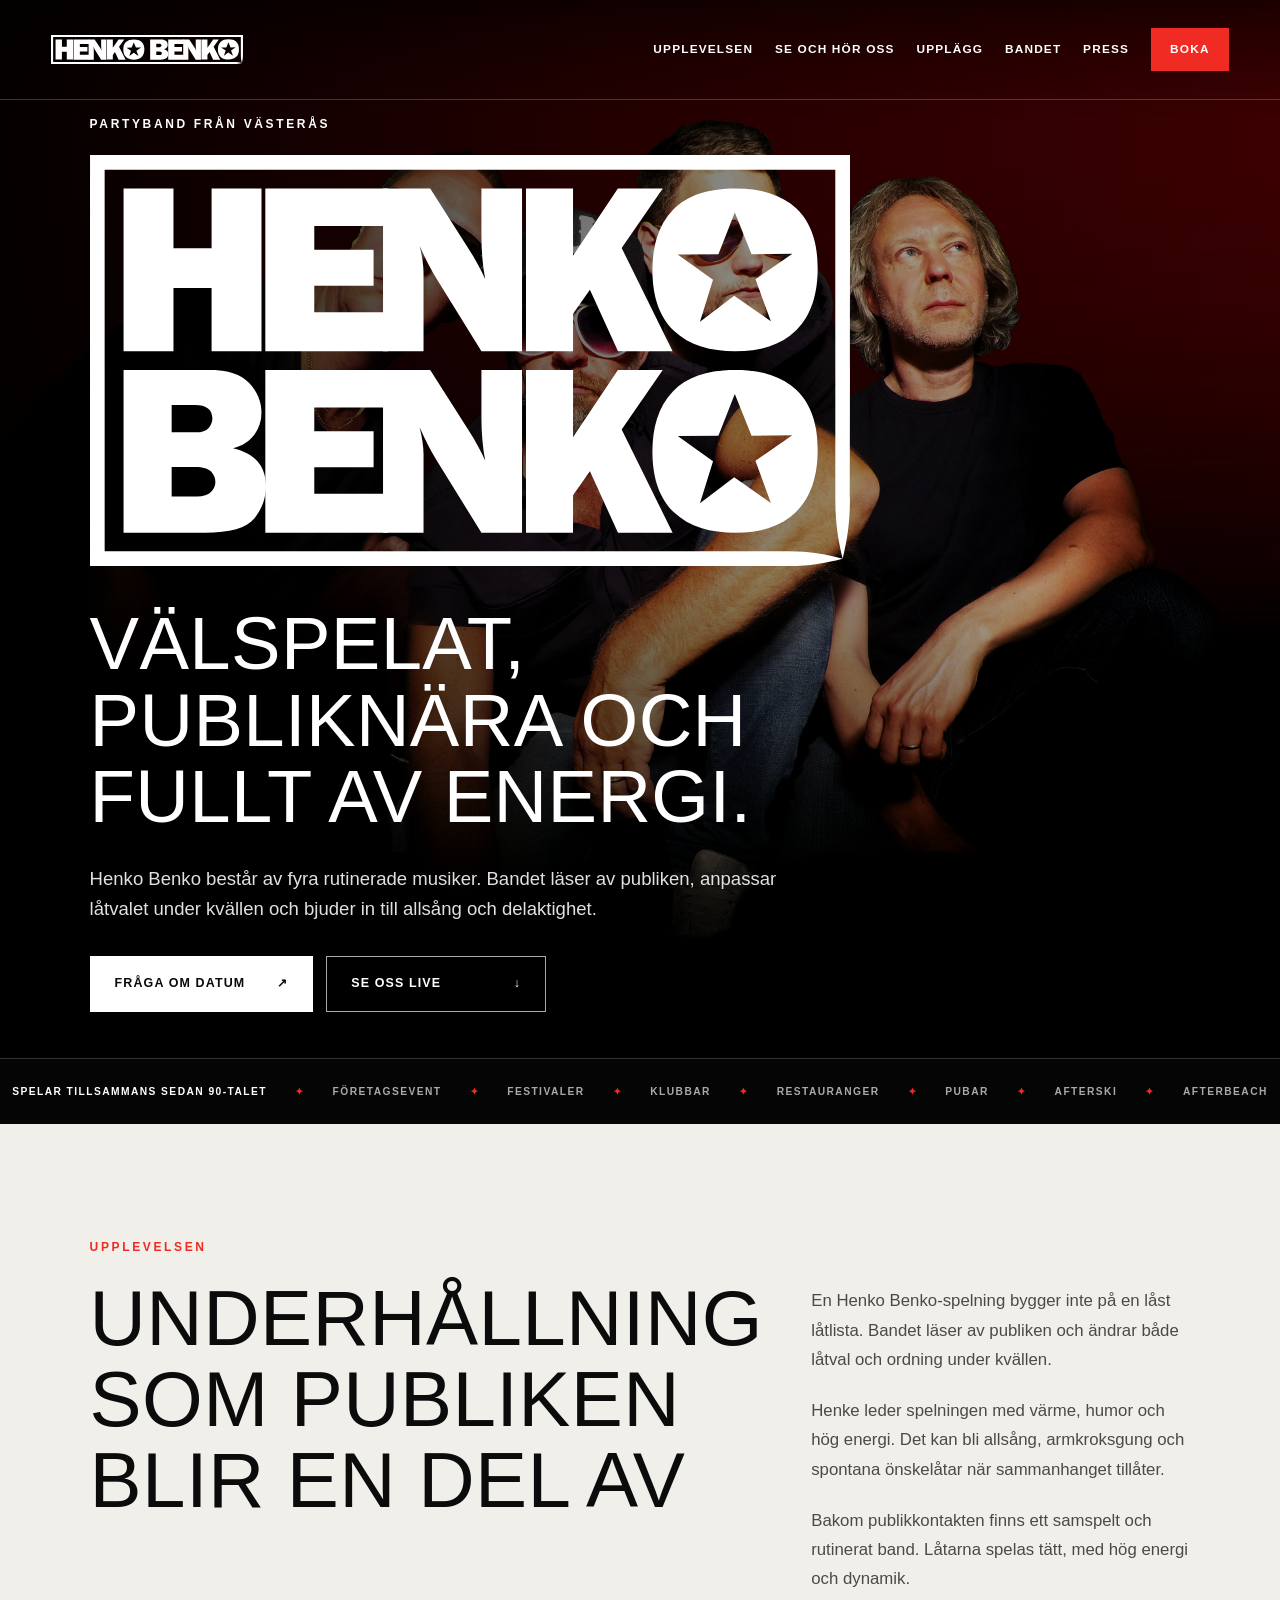
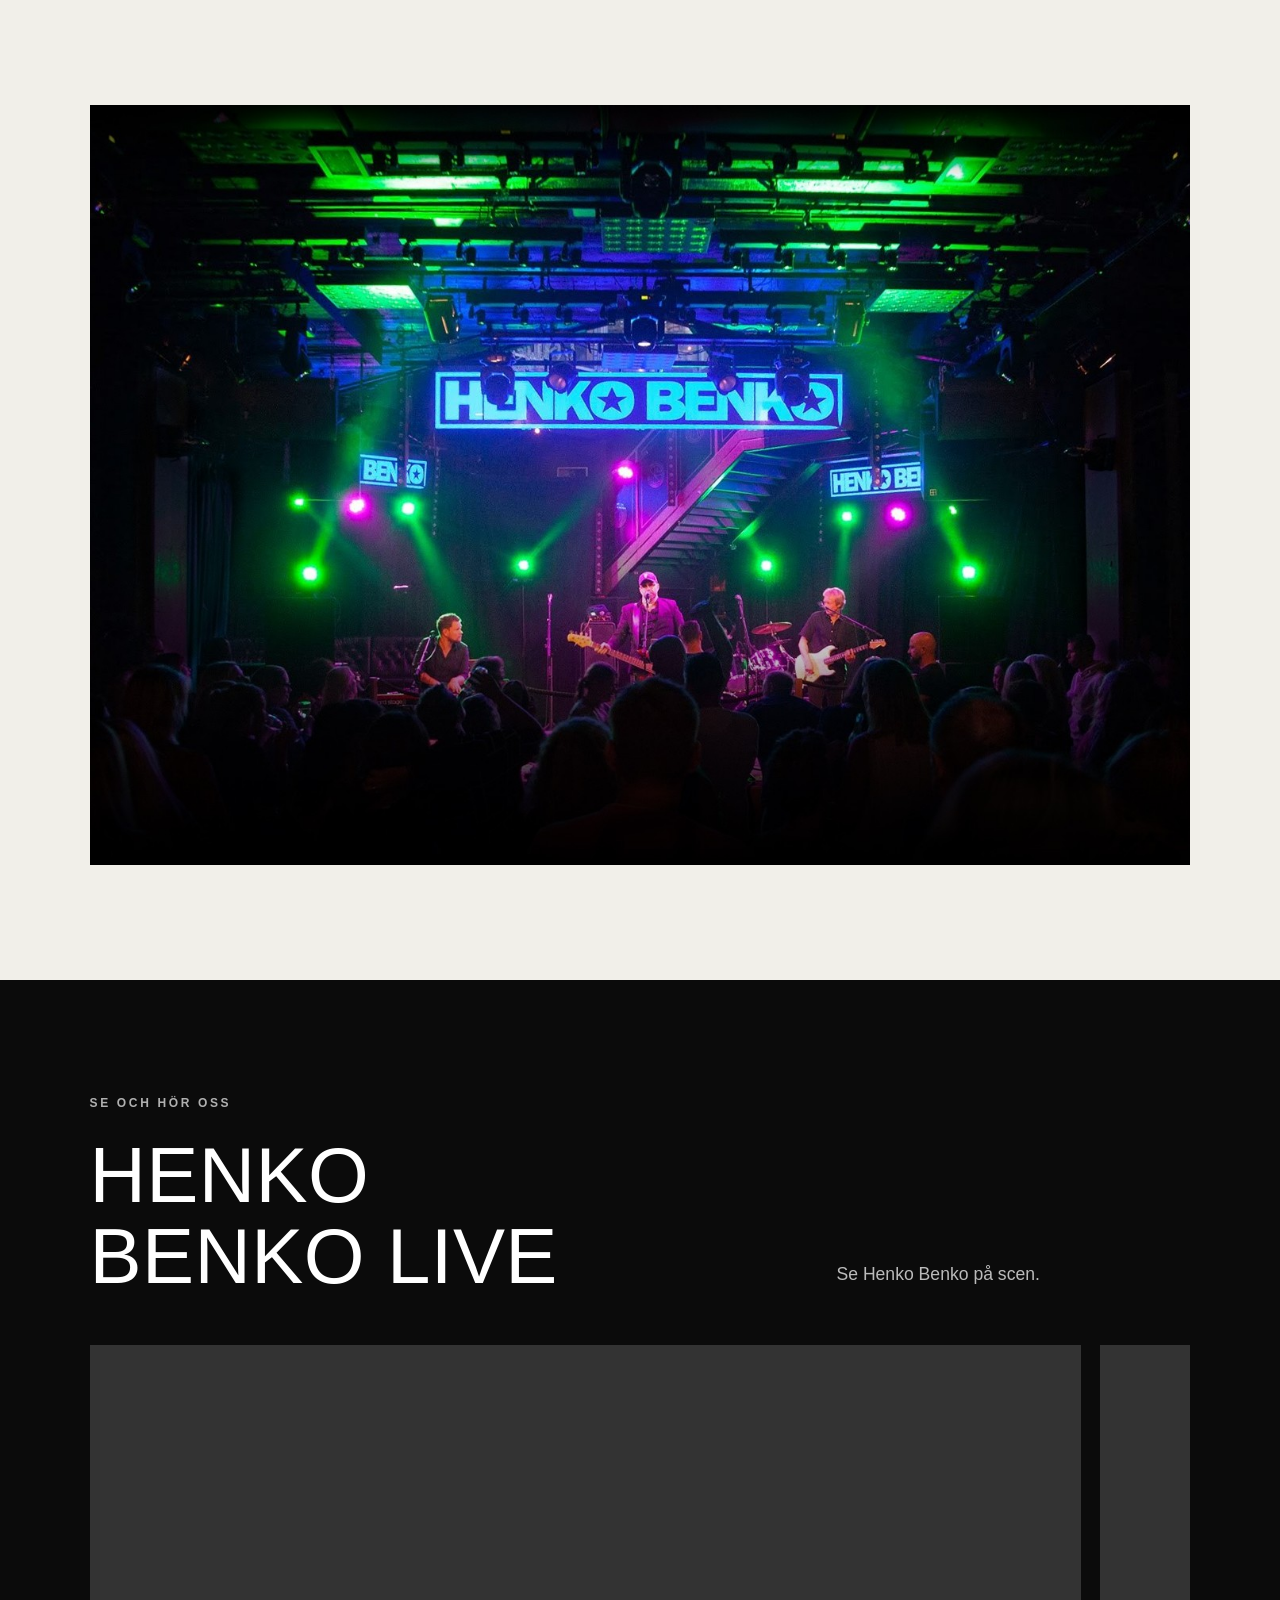
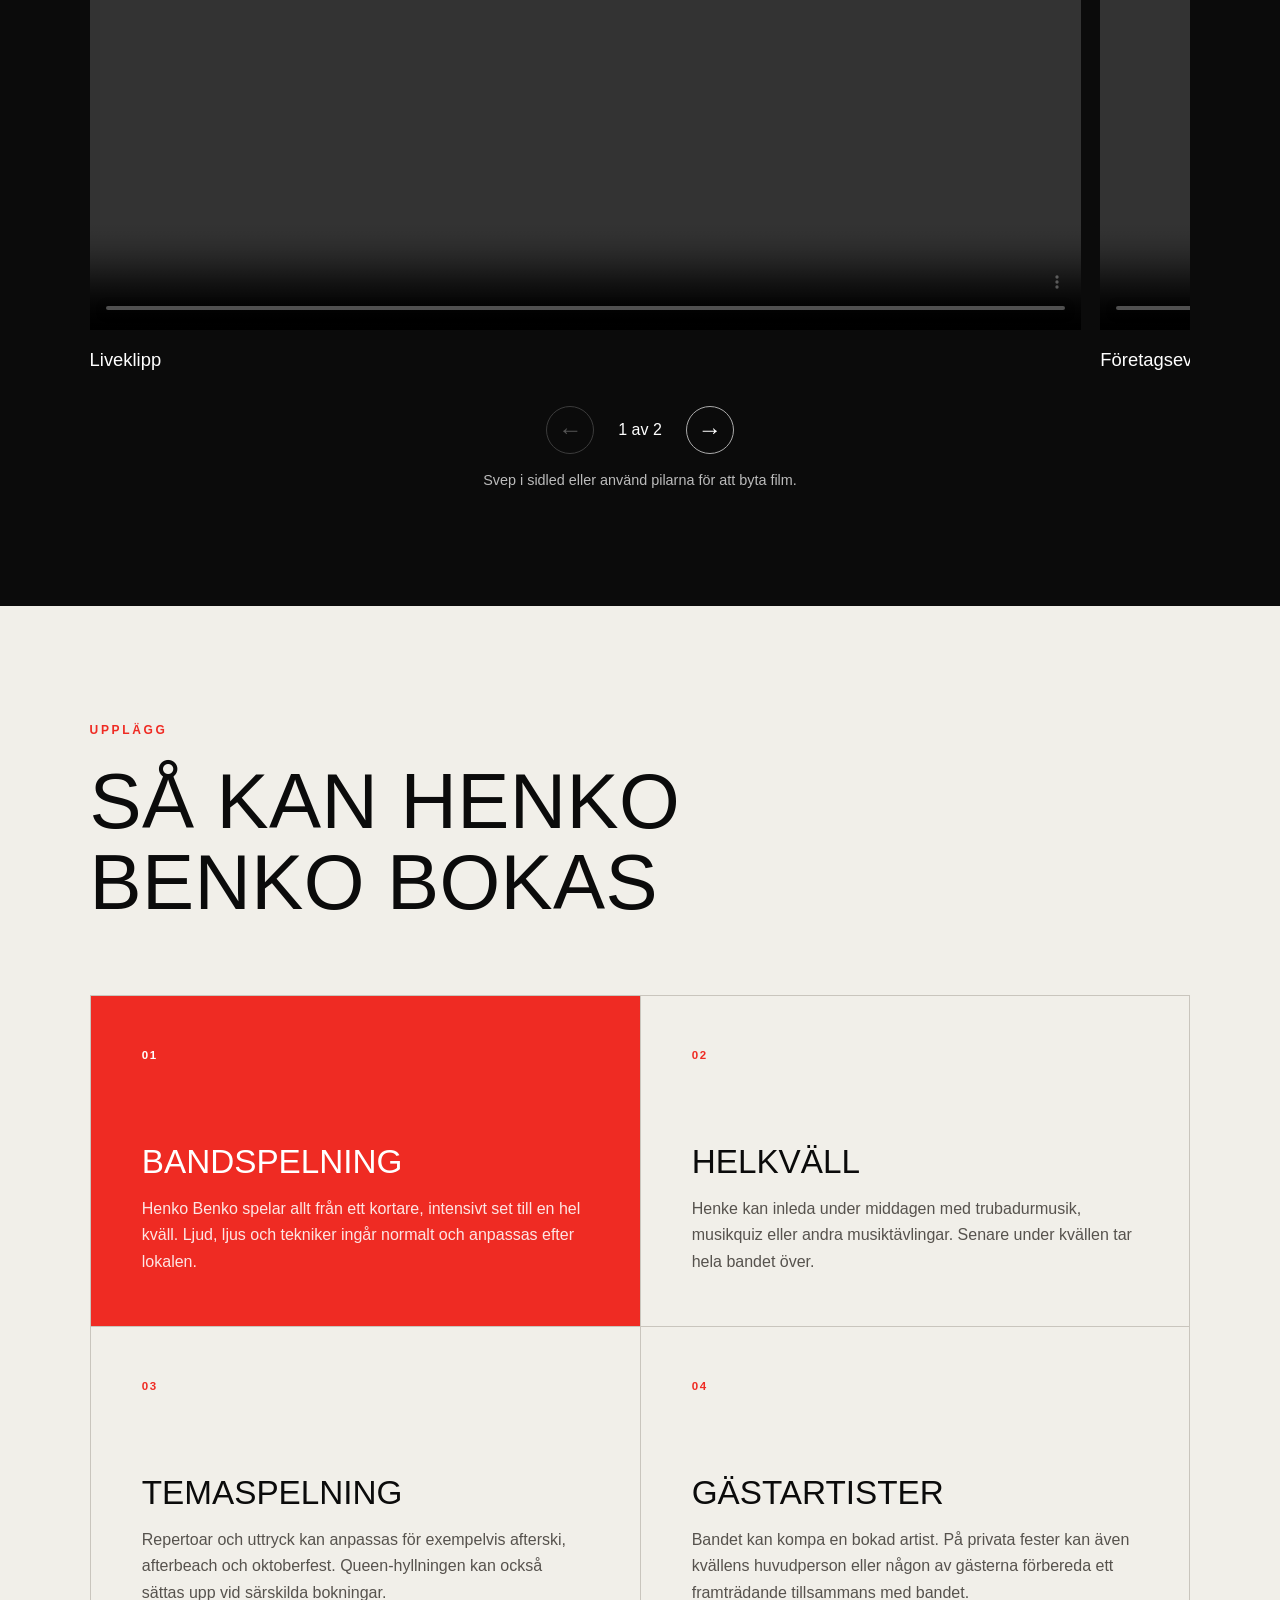
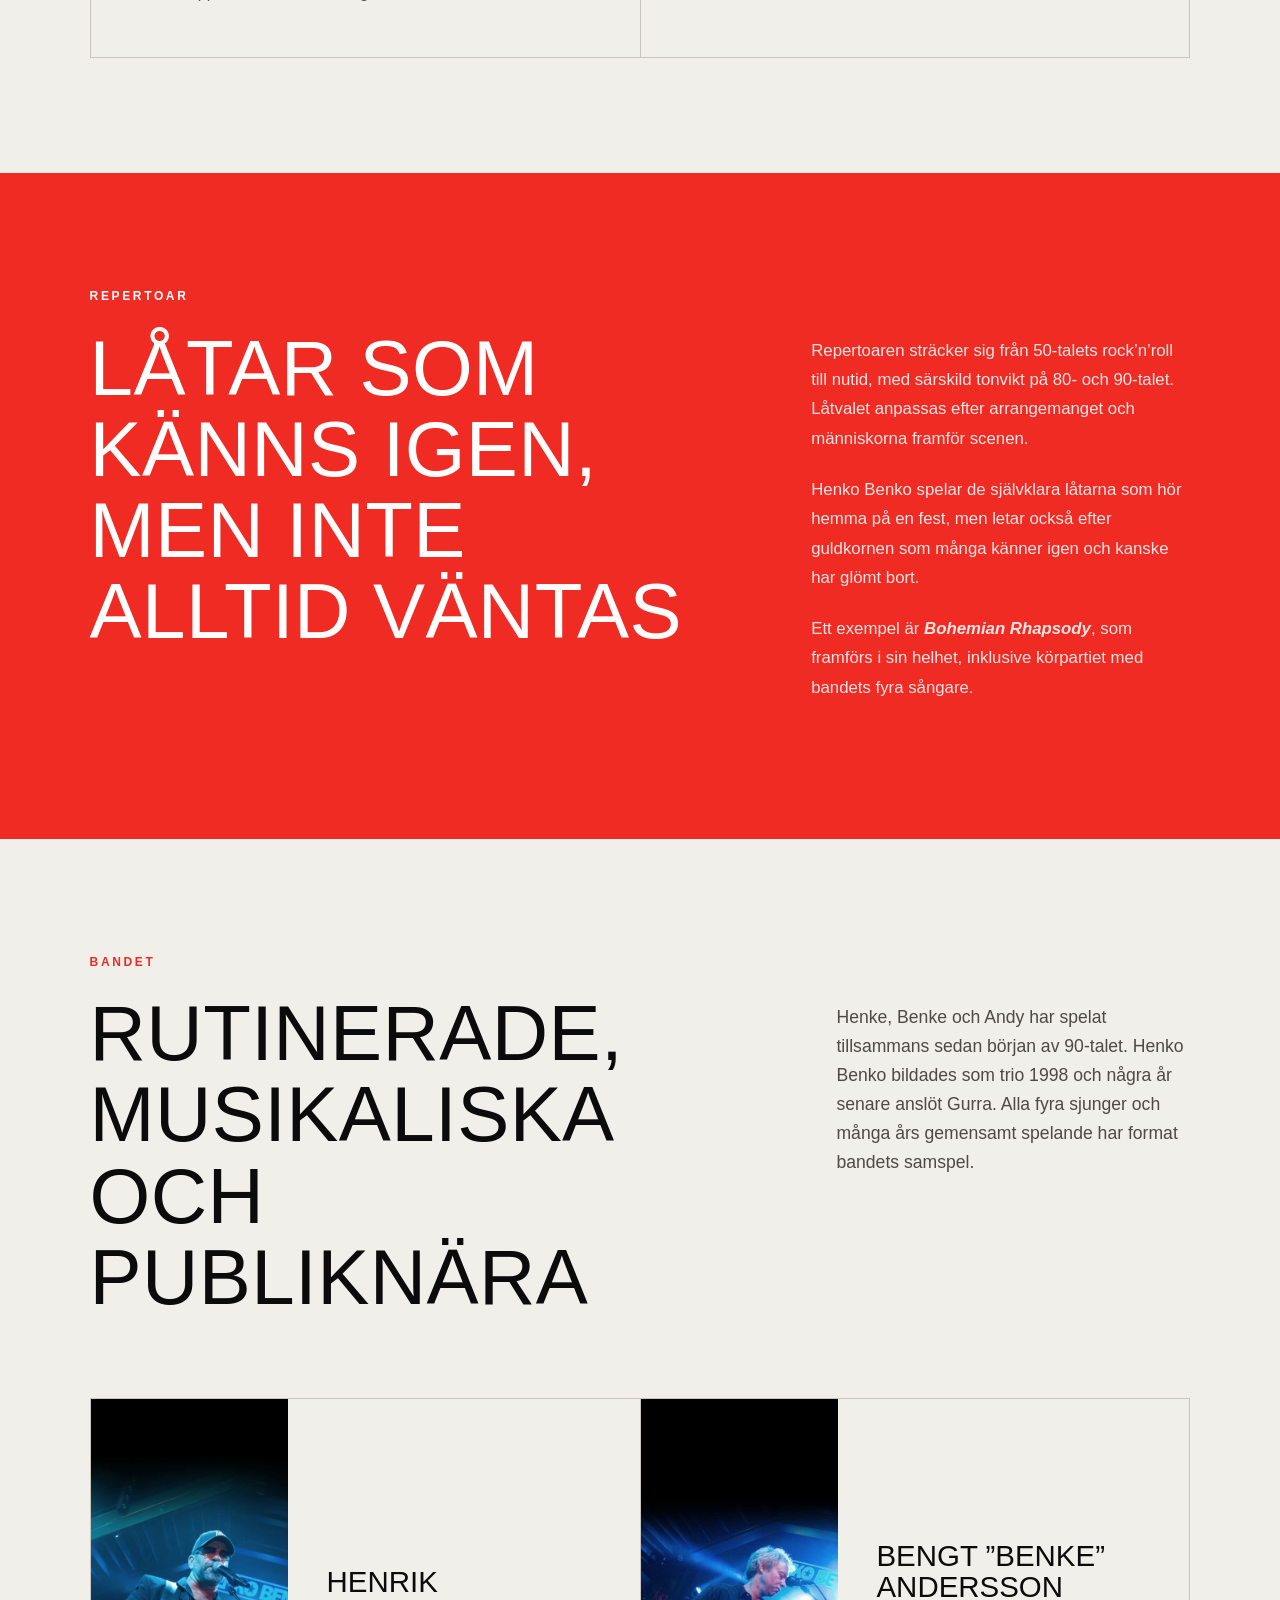
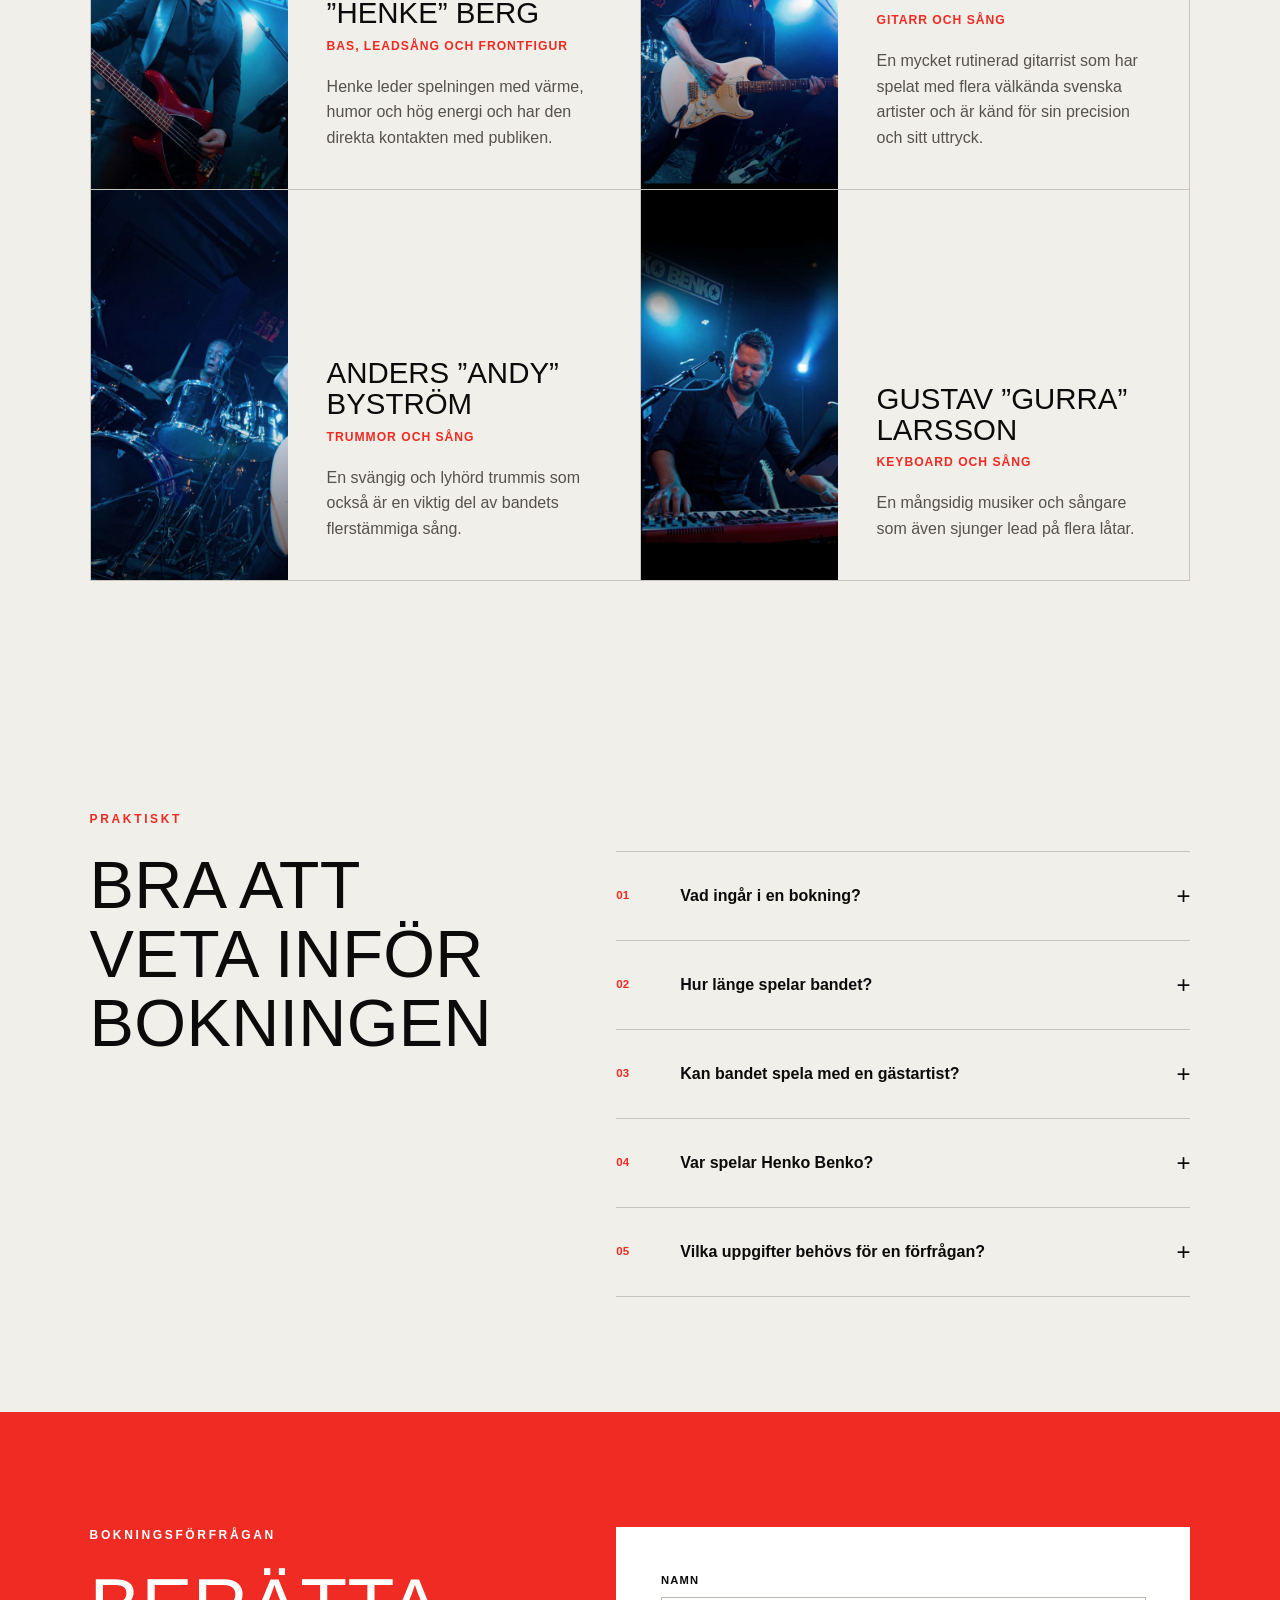
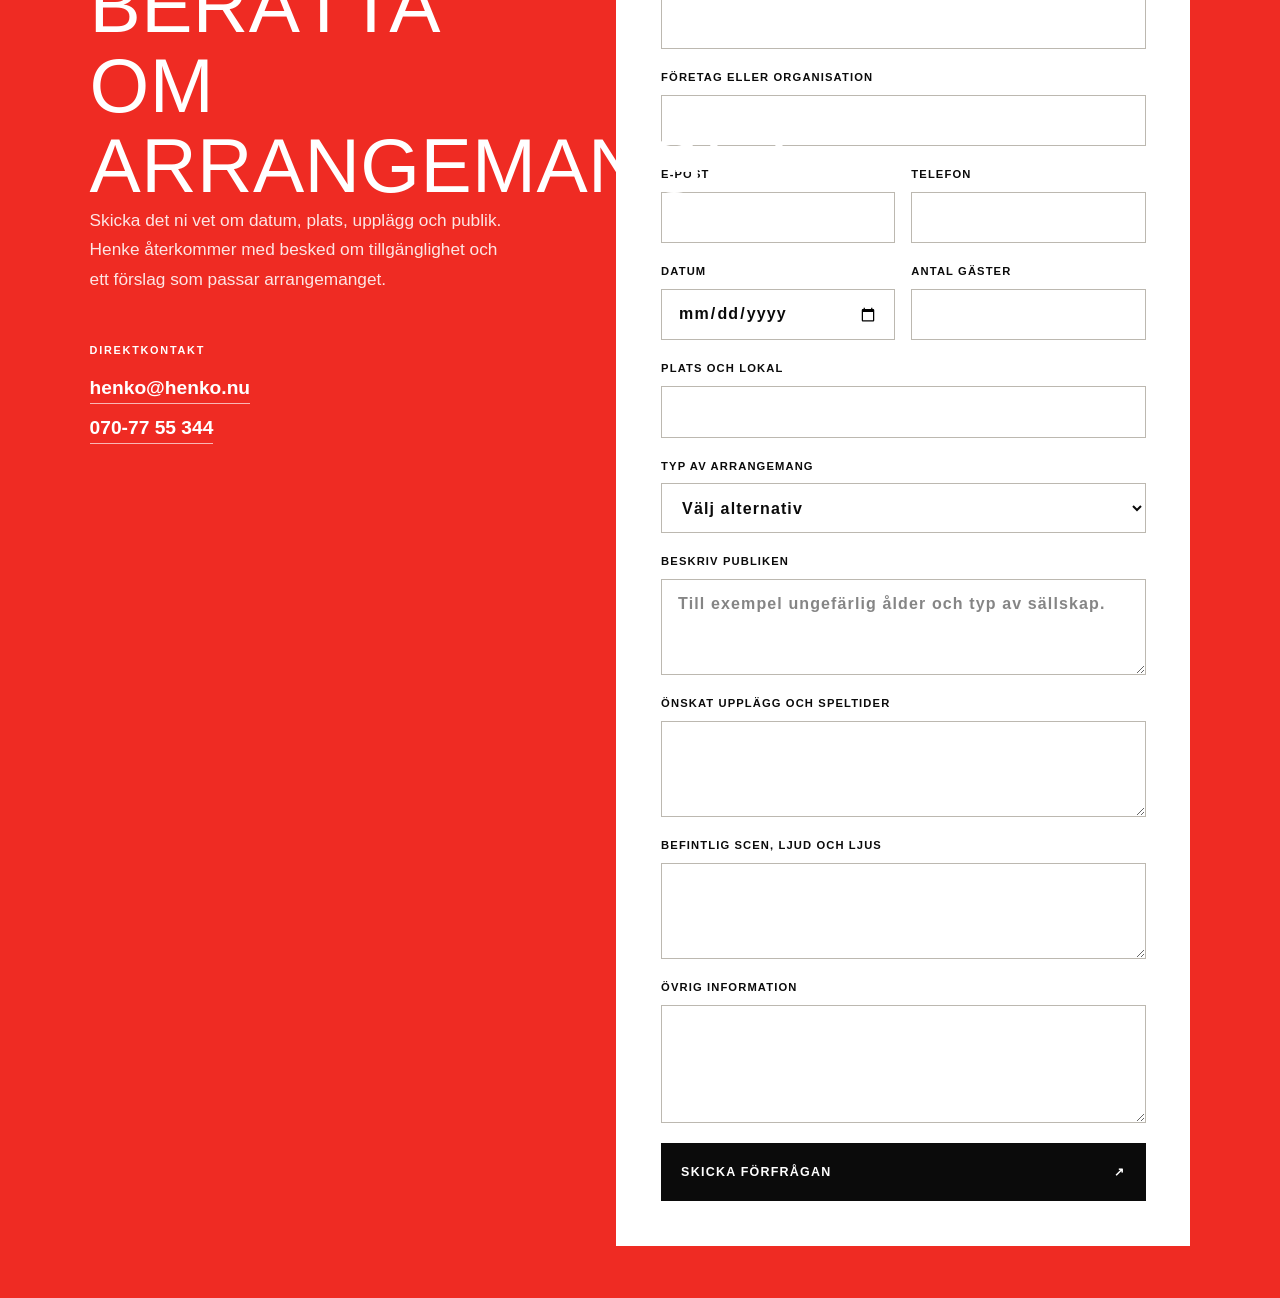
==== commit 5da12361: "Ersätt YouTube-filmen med Företagsevent" ====
--- a/index.html
+++ b/index.html
@@ -1 +1 @@
-<!DOCTYPE html><html lang="sv"><head><meta charSet="utf-8"/><meta name="viewport" content="width=device-width, initial-scale=1"/><link rel="preload" as="image" href="/logo/HenkoBenko_Logo_Vit.svg"/><link rel="preload" href="/images/HenkoBenkoPublik.jpg" as="image"/><link rel="preload" href="/press/HenkoBenkoJuldag2022-henk.jpg" as="image"/><link rel="preload" href="/press/HenkoBenkoJuldag2022-Benk.jpg" as="image"/><link rel="preload" href="/press/HenkoBenkoJuldag2022-Andy.jpg" as="image"/><link rel="preload" href="/press/HenkoBenkoJuldag2022-gus.jpg" as="image"/><link rel="stylesheet" href="/_next/static/chunks/0lhd2bw~va9n_.css" data-precedence="next"/><link rel="preload" as="script" fetchPriority="low" href="/_next/static/chunks/15xrurgzs99gv.js"/><script src="/_next/static/chunks/0dgq26a5_oy.a.js" async=""></script><script src="/_next/static/chunks/07lhk_q6pmm3r.js" async=""></script><script src="/_next/static/chunks/0au83~zq0~0pf.js" async=""></script><script src="/_next/static/chunks/turbopack-07ur8f85nectq.js" async=""></script><script src="/_next/static/chunks/01xlw8hd842-c.js" async=""></script><script src="/_next/static/chunks/0d3shmwh5_nmn.js" async=""></script><script src="/_next/static/chunks/0zwqj_5uabe8n.js" async=""></script><title>Henko Benko | Partyband från Västerås</title><meta name="description" content="Välspelat, publiknära och fullt av energi. Henko Benko spelar på företagsevent, festivaler, klubbar, restauranger, pubar, afterski och afterbeach."/><link rel="manifest" href="/favicon/manifest.json"/><meta name="codex-preview" content="development"/><meta name="msapplication-TileColor" content="#0b0b0b"/><meta name="msapplication-TileImage" content="/favicon/ms-icon-144x144.png"/><meta name="msapplication-config" content="/favicon/browserconfig.xml"/><meta property="og:title" content="Henko Benko | Välspelat, publiknära och fullt av energi"/><meta property="og:description" content="Ett rutinerat partyband från Västerås som läser av publiken och anpassar låtvalet under kvällen."/><meta property="og:url" content="https://henko.nu/"/><meta property="og:site_name" content="Henko Benko"/><meta property="og:locale" content="sv_SE"/><meta property="og:image" content="https://henko.nu/images/Henko-Benko-Gruppbild.jpg"/><meta property="og:image:width" content="1200"/><meta property="og:image:height" content="1026"/><meta property="og:image:alt" content="Henko Benko"/><meta property="og:type" content="website"/><meta name="twitter:card" content="summary_large_image"/><meta name="twitter:title" content="Henko Benko | Partyband från Västerås"/><meta name="twitter:description" content="Välspelat, publiknära och fullt av energi."/><meta name="twitter:image" content="https://henko.nu/images/Henko-Benko-Gruppbild.jpg"/><link rel="shortcut icon" href="/favicon/favicon.ico"/><link rel="icon" href="/favicon/favicon.ico"/><link rel="icon" href="/favicon/favicon-16x16.png" sizes="16x16" type="image/png"/><link rel="icon" href="/favicon/favicon-32x32.png" sizes="32x32" type="image/png"/><link rel="icon" href="/favicon/favicon-96x96.png" sizes="96x96" type="image/png"/><link rel="apple-touch-icon" href="/favicon/apple-icon-57x57.png" sizes="57x57" type="image/png"/><link rel="apple-touch-icon" href="/favicon/apple-icon-60x60.png" sizes="60x60" type="image/png"/><link rel="apple-touch-icon" href="/favicon/apple-icon-72x72.png" sizes="72x72" type="image/png"/><link rel="apple-touch-icon" href="/favicon/apple-icon-76x76.png" sizes="76x76" type="image/png"/><link rel="apple-touch-icon" href="/favicon/apple-icon-114x114.png" sizes="114x114" type="image/png"/><link rel="apple-touch-icon" href="/favicon/apple-icon-120x120.png" sizes="120x120" type="image/png"/><link rel="apple-touch-icon" href="/favicon/apple-icon-144x144.png" sizes="144x144" type="image/png"/><link rel="apple-touch-icon" href="/favicon/apple-icon-152x152.png" sizes="152x152" type="image/png"/><link rel="apple-touch-icon" href="/favicon/apple-icon-180x180.png" sizes="180x180" type="image/png"/><script src="/_next/static/chunks/03~yq9q893hmn.js" noModule=""></script></head><body><div hidden=""><!--$--><!--/$--></div><main id="top"><header class="site-header sticky-header"><a class="brand" aria-label="Henko Benko, startsida" href="#top"><img src="/logo/HenkoBenko_Logo_Vit.svg" alt="Henko Benko"/></a><nav class="desktop-nav" aria-label="Huvudmeny"><a href="#upplevelsen">Upplevelsen</a><a href="#video">Se och hör oss</a><a href="#upplagg">Upplägg</a><a href="#bandet">Bandet</a><a href="/press/">Press</a><a class="nav-cta" href="#kontakt">Boka</a></nav><details class="mobile-menu"><summary aria-label="Öppna meny"><span></span><span></span><span></span></summary><nav aria-label="Mobilmeny"><a href="#upplevelsen">Upplevelsen</a><a href="#video">Se och hör oss</a><a href="#upplagg">Upplägg</a><a href="#bandet">Bandet</a><a href="/press/">Press</a><a href="/teknik/">Teknik</a><a href="#kontakt">Bokningsförfrågan</a></nav></details></header><section class="hero" aria-labelledby="hero-heading"><video autoPlay="" muted="" loop="" playsInline="" poster="/images/Henko-Benko-Gruppbild.jpg"><source src="/video/hero2.mp4" type="video/mp4"/></video><div class="hero-shade"></div><div class="hero-content"><p class="eyebrow">Partyband från Västerås</p><picture class="hero-logo"><source media="(max-width: 640px)" srcSet="/logo/HenkoBenko_Logo_Vit_2rad.svg"/><img src="/logo/HenkoBenko_Logo_Vit.svg" alt="Henko Benko"/></picture><h1 id="hero-heading">Välspelat, publiknära och fullt av energi.</h1><p class="hero-copy">Henko Benko består av fyra rutinerade musiker. Bandet läser av publiken, anpassar låtvalet under kvällen och bjuder in till allsång och delaktighet.</p><div class="hero-actions"><a class="button primary" href="#kontakt">Fråga om datum <span aria-hidden="true">↗</span></a><a class="button secondary" href="#video">Se oss live <span aria-hidden="true">↓</span></a></div></div><div class="hero-facts" aria-label="Kort om Henko Benko"><strong>Spelar tillsammans sedan 90-talet</strong><span>Företagsevent</span><span>Festivaler</span><span>Klubbar</span><span>Restauranger</span><span>Pubar</span><span>Afterski</span><span>Afterbeach</span></div></section><section class="experience section" id="upplevelsen" aria-labelledby="experience-heading"><p class="section-label">Upplevelsen</p><div class="split-heading"><h2 id="experience-heading">Underhållning som publiken blir en del av</h2><div class="body-copy"><p>En Henko Benko-spelning bygger inte på en låst låtlista. Bandet läser av publiken och ändrar både låtval och ordning under kvällen.</p><p>Henke leder spelningen med värme, humor och hög energi. Det kan bli allsång, armkroksgung och spontana önskelåtar när sammanhanget tillåter.</p><p>Bakom publikkontakten finns ett samspelt och rutinerat band. Låtarna spelas tätt, med hög energi och dynamik.</p></div></div><figure class="wide-photo"><img src="/images/HenkoBenkoPublik.jpg" alt="Henko Benko spelar live inför publik"/></figure></section><section class="video-section section dark-section" id="video" aria-labelledby="video-heading"><p class="section-label light">Se och hör oss</p><div class="section-intro"><h2 id="video-heading">Henko Benko live</h2><p>Se Henko Benko på scen.</p></div><div class="live-carousel" role="region" aria-label="Livefilmer" aria-roledescription="karusell"><div class="live-track" tabindex="0"><article class="live-slide" aria-label="1 av 2: Liveklipp"><div class="live-player"><video controls="" playsInline="" preload="metadata" aria-label="Liveklipp med Henko Benko"><source src="/video/Video%202026-09-22%2C%2000.46.mp4" type="video/mp4"/>Din webbläsare kan inte spela filmen.</video></div><h3>Liveklipp</h3></article><article class="live-slide" aria-label="2 av 2: Henko Benko live"><div class="live-player"></div><h3>Henko Benko live</h3></article></div><div class="live-controls"><button type="button" disabled="" aria-label="Föregående film">←</button><span aria-live="polite">1<!-- --> av 2</span><button type="button" aria-label="Nästa film">→</button></div><p class="live-hint">Svep i sidled eller använd pilarna för att byta film.</p></div></section><section class="formats section" id="upplagg" aria-labelledby="formats-heading"><p class="section-label">Upplägg</p><h2 id="formats-heading">Så kan Henko Benko bokas</h2><div class="format-grid"><article class="featured"><span>01</span><h3>Bandspelning</h3><p>Henko Benko spelar allt från ett kortare, intensivt set till en hel kväll. Ljud, ljus och tekniker ingår normalt och anpassas efter lokalen.</p></article><article class=""><span>02</span><h3>Helkväll</h3><p>Henke kan inleda under middagen med trubadurmusik, musikquiz eller andra musiktävlingar. Senare under kvällen tar hela bandet över.</p></article><article class=""><span>03</span><h3>Temaspelning</h3><p>Repertoar och uttryck kan anpassas för exempelvis afterski, afterbeach och oktoberfest. Queen-hyllningen kan också sättas upp vid särskilda bokningar.</p></article><article class=""><span>04</span><h3>Gästartister</h3><p>Bandet kan kompa en bokad artist. På privata fester kan även kvällens huvudperson eller någon av gästerna förbereda ett framträdande tillsammans med bandet.</p></article></div></section><section class="repertoire-section section" id="repertoar" aria-labelledby="repertoire-heading"><p class="section-label light">Repertoar</p><div class="split-heading"><h2 id="repertoire-heading">Låtar som känns igen, men inte alltid väntas</h2><div class="body-copy light-copy"><p>Repertoaren sträcker sig från 50-talets rock’n’roll till nutid, med särskild tonvikt på 80- och 90-talet. Låtvalet anpassas efter arrangemanget och människorna framför scenen.</p><p>Henko Benko spelar de självklara låtarna som hör hemma på en fest, men letar också efter guldkornen som många känner igen och kanske har glömt bort.</p><p>Ett exempel är <em>Bohemian Rhapsody</em>, som framförs i sin helhet, inklusive körpartiet med bandets fyra sångare.</p></div></div></section><section class="members section" id="bandet" aria-labelledby="members-heading"><p class="section-label">Bandet</p><div class="section-intro band-intro"><h2 id="members-heading">Rutinerade, musikaliska och publiknära</h2><p>Henke, Benke och Andy har spelat tillsammans sedan början av 90-talet. Henko Benko bildades som trio 1998 och några år senare anslöt Gurra. Alla fyra sjunger och många års gemensamt spelande har format bandets samspel.</p></div><div class="member-grid"><article class="member"><figure><img src="/press/HenkoBenkoJuldag2022-henk.jpg" alt="Henrik ”Henke” Berg i Henko Benko"/></figure><div><h3>Henrik ”Henke” Berg</h3><strong>Bas, leadsång och frontfigur</strong><p>Henke leder spelningen med värme, humor och hög energi och har den direkta kontakten med publiken.</p></div></article><article class="member"><figure><img src="/press/HenkoBenkoJuldag2022-Benk.jpg" alt="Bengt ”Benke” Andersson i Henko Benko"/></figure><div><h3>Bengt ”Benke” Andersson</h3><strong>Gitarr och sång</strong><p>En mycket rutinerad gitarrist som har spelat med flera välkända svenska artister och är känd för sin precision och sitt uttryck.</p></div></article><article class="member"><figure><img src="/press/HenkoBenkoJuldag2022-Andy.jpg" alt="Anders ”Andy” Byström i Henko Benko"/></figure><div><h3>Anders ”Andy” Byström</h3><strong>Trummor och sång</strong><p>En svängig och lyhörd trummis som också är en viktig del av bandets flerstämmiga sång.</p></div></article><article class="member"><figure><img src="/press/HenkoBenkoJuldag2022-gus.jpg" alt="Gustav ”Gurra” Larsson i Henko Benko"/></figure><div><h3>Gustav ”Gurra” Larsson</h3><strong>Keyboard och sång</strong><p>En mångsidig musiker och sångare som även sjunger lead på flera låtar.</p></div></article></div></section><section class="faq section" id="praktiskt" aria-labelledby="faq-heading"><p class="section-label">Praktiskt</p><div class="faq-layout"><h2 id="faq-heading">Bra att veta inför bokningen</h2><div class="faq-list"><details><summary><span>01</span>Vad ingår i en bokning?<b aria-hidden="true">+</b></summary><p>Ljud, ljus och tekniker ingår normalt. Om lokalen eller arrangören redan har en teknisk produktion anpassas upplägget efter den.</p></details><details><summary><span>02</span>Hur länge spelar bandet?<b aria-hidden="true">+</b></summary><p>Henko Benko kan göra allt från ett intensivt set på omkring en timme till en hel kväll. Ett vanligt upplägg är tre set om cirka 40 minuter.</p></details><details><summary><span>03</span>Kan bandet spela med en gästartist?<b aria-hidden="true">+</b></summary><p>Ja. Henko Benko kan kompa både etablerade artister och gäster som förberett ett framträdande tillsammans med bandet.</p></details><details><summary><span>04</span>Var spelar Henko Benko?<b aria-hidden="true">+</b></summary><p>Bandet utgår från Västerås och tar uppdrag i hela Sverige och utomlands. Förfrågningar bedöms utifrån plats, datum och arrangemang.</p></details><details><summary><span>05</span>Vilka uppgifter behövs för en förfrågan?<b aria-hidden="true">+</b></summary><p>Datum, plats, typ av arrangemang, ungefärligt antal gäster och vad det är för publik, till exempel åldersspann och sammanhang. Även önskade speltider och information om lokalens teknik är bra att skicka med.</p></details></div></div></section><section class="contact section" id="kontakt" aria-labelledby="contact-heading"><div class="contact-copy"><p class="section-label light">Bokningsförfrågan</p><h2 id="contact-heading">Berätta om arrangemanget</h2><p>Skicka det ni vet om datum, plats, upplägg och publik. Henke återkommer med besked om tillgänglighet och ett förslag som passar arrangemanget.</p><div class="direct-contact"><span>Direktkontakt</span><a href="mailto:henko@henko.nu">henko@henko.nu</a><a href="tel:+46707755344">070-77 55 344</a></div></div><form class="booking-form" action="https://formspree.io/f/xkjwakzv" method="POST"><input type="hidden" name="_subject" value="Bokningsförfrågan från henko.nu"/><label>Namn<input autoComplete="name" required="" name="name"/></label><label>Företag eller organisation<input autoComplete="organization" name="company"/></label><div class="form-row"><label>E-post<input type="email" autoComplete="email" required="" name="email"/></label><label>Telefon<input type="tel" autoComplete="tel" name="phone"/></label></div><div class="form-row"><label>Datum<input type="date" name="date"/></label><label>Antal gäster<input type="number" min="1" inputMode="numeric" name="guests"/></label></div><label>Plats och lokal<input name="venue"/></label><label>Typ av arrangemang<select name="event_type"><option value="" disabled="" selected="">Välj alternativ</option><option>Företagsevent</option><option>Festival</option><option>Klubb, restaurang eller pub</option><option>Privat fest</option><option>Afterski eller afterbeach</option><option>Annat</option></select></label><label>Beskriv publiken<textarea name="audience" rows="3" placeholder="Till exempel ungefärlig ålder och typ av sällskap."></textarea></label><label>Önskat upplägg och speltider<textarea name="format_and_times" rows="3"></textarea></label><label>Befintlig scen, ljud och ljus<textarea name="production" rows="3"></textarea></label><label>Övrig information<textarea name="message" rows="4"></textarea></label><button type="submit">Skicka förfrågan <span aria-hidden="true">↗</span></button></form></section><footer><img src="/logo/HenkoBenko_Logo_Vit.svg" alt="Henko Benko"/><p>Partyband från Västerås</p><div><a href="/press/">Press</a><a href="/teknik/">Teknik</a><a href="#top">Till toppen ↑</a></div></footer></main><!--$--><!--/$--><script src="/_next/static/chunks/15xrurgzs99gv.js" id="_R_" async=""></script><script>(self.__next_f=self.__next_f||[]).push([0])</script><script>self.__next_f.push([1,"1:\"$Sreact.fragment\"\n2:I[39756,[\"/_next/static/chunks/01xlw8hd842-c.js\",\"/_next/static/chunks/0d3shmwh5_nmn.js\"],\"default\"]\n3:I[37457,[\"/_next/static/chunks/01xlw8hd842-c.js\",\"/_next/static/chunks/0d3shmwh5_nmn.js\"],\"default\"]\n4:I[60426,[\"/_next/static/chunks/01xlw8hd842-c.js\",\"/_next/static/chunks/0d3shmwh5_nmn.js\",\"/_next/static/chunks/0zwqj_5uabe8n.js\"],\"default\"]\n10:I[68027,[\"/_next/static/chunks/01xlw8hd842-c.js\",\"/_next/static/chunks/0d3shmwh5_nmn.js\"],\"default\",1]\n:HL[\"/_next/static/chunks/0lhd2bw~va9n_.css\",\"style\"]\n:HL[\"/images/HenkoBenkoPublik.jpg\",\"image\"]\n5:[[\"$\",\"source\",null,{\"media\":\"(max-width: 640px)\",\"srcSet\":\"/logo/HenkoBenko_Logo_Vit_2rad.svg\"}],[\"$\",\"img\",null,{\"src\":\"/logo/HenkoBenko_Logo_Vit.svg\",\"alt\":\"Henko Benko\"}]]\n"])</script><script>self.__next_f.push([1,"0:{\"P\":null,\"c\":[\"\",\"\"],\"q\":\"\",\"i\":false,\"f\":[[[\"\",{\"children\":[\"__PAGE__\",{}]},\"$undefined\",\"$undefined\",16],[[\"$\",\"$1\",\"c\",{\"children\":[[[\"$\",\"link\",\"0\",{\"rel\":\"stylesheet\",\"href\":\"/_next/static/chunks/0lhd2bw~va9n_.css\",\"precedence\":\"next\",\"crossOrigin\":\"$undefined\",\"nonce\":\"$undefined\"}],[\"$\",\"script\",\"script-0\",{\"src\":\"/_next/static/chunks/01xlw8hd842-c.js\",\"async\":true,\"nonce\":\"$undefined\"}],[\"$\",\"script\",\"script-1\",{\"src\":\"/_next/static/chunks/0d3shmwh5_nmn.js\",\"async\":true,\"nonce\":\"$undefined\"}]],[\"$\",\"html\",null,{\"lang\":\"sv\",\"children\":[\"$\",\"body\",null,{\"children\":[\"$\",\"$L2\",null,{\"parallelRouterKey\":\"children\",\"error\":\"$undefined\",\"errorStyles\":\"$undefined\",\"errorScripts\":\"$undefined\",\"template\":[\"$\",\"$L3\",null,{}],\"templateStyles\":\"$undefined\",\"templateScripts\":\"$undefined\",\"notFound\":[[[\"$\",\"title\",null,{\"children\":\"404: This page could not be found.\"}],[\"$\",\"div\",null,{\"style\":{\"fontFamily\":\"system-ui,\\\"Segoe UI\\\",Roboto,Helvetica,Arial,sans-serif,\\\"Apple Color Emoji\\\",\\\"Segoe UI Emoji\\\"\",\"height\":\"100vh\",\"textAlign\":\"center\",\"display\":\"flex\",\"flexDirection\":\"column\",\"alignItems\":\"center\",\"justifyContent\":\"center\"},\"children\":[\"$\",\"div\",null,{\"children\":[[\"$\",\"style\",null,{\"dangerouslySetInnerHTML\":{\"__html\":\"body{color:#000;background:#fff;margin:0}.next-error-h1{border-right:1px solid rgba(0,0,0,.3)}@media (prefers-color-scheme:dark){body{color:#fff;background:#000}.next-error-h1{border-right:1px solid rgba(255,255,255,.3)}}\"}}],[\"$\",\"h1\",null,{\"className\":\"next-error-h1\",\"style\":{\"display\":\"inline-block\",\"margin\":\"0 20px 0 0\",\"padding\":\"0 23px 0 0\",\"fontSize\":24,\"fontWeight\":500,\"verticalAlign\":\"top\",\"lineHeight\":\"49px\"},\"children\":404}],[\"$\",\"div\",null,{\"style\":{\"display\":\"inline-block\"},\"children\":[\"$\",\"h2\",null,{\"style\":{\"fontSize\":14,\"fontWeight\":400,\"lineHeight\":\"49px\",\"margin\":0},\"children\":\"This page could not be found.\"}]}]]}]}]],[]],\"forbidden\":\"$undefined\",\"unauthorized\":\"$undefined\"}]}]}]]}],{\"children\":[[\"$\",\"$1\",\"c\",{\"children\":[[\"$\",\"main\",null,{\"id\":\"top\",\"children\":[[\"$\",\"$L4\",null,{\"onHome\":true}],[\"$\",\"section\",null,{\"className\":\"hero\",\"aria-labelledby\":\"hero-heading\",\"children\":[[\"$\",\"video\",null,{\"autoPlay\":true,\"muted\":true,\"loop\":true,\"playsInline\":true,\"poster\":\"/images/Henko-Benko-Gruppbild.jpg\",\"children\":[\"$\",\"source\",null,{\"src\":\"/video/hero2.mp4\",\"type\":\"video/mp4\"}]}],[\"$\",\"div\",null,{\"className\":\"hero-shade\"}],[\"$\",\"div\",null,{\"className\":\"hero-content\",\"children\":[[\"$\",\"p\",null,{\"className\":\"eyebrow\",\"children\":\"Partyband från Västerås\"}],[\"$\",\"picture\",null,{\"className\":\"hero-logo\",\"children\":\"$5\"}],[\"$\",\"h1\",null,{\"id\":\"hero-heading\",\"children\":\"Välspelat, publiknära och fullt av energi.\"}],[\"$\",\"p\",null,{\"className\":\"hero-copy\",\"children\":\"Henko Benko består av fyra rutinerade musiker. Bandet läser av publiken, anpassar låtvalet under kvällen och bjuder in till allsång och delaktighet.\"}],[\"$\",\"div\",null,{\"className\":\"hero-actions\",\"children\":[[\"$\",\"a\",null,{\"className\":\"button primary\",\"href\":\"#kontakt\",\"children\":[\"Fråga om datum \",[\"$\",\"span\",null,{\"aria-hidden\":\"true\",\"children\":\"↗\"}]]}],[\"$\",\"a\",null,{\"className\":\"button secondary\",\"href\":\"#video\",\"children\":[\"Se oss live \",[\"$\",\"span\",null,{\"aria-hidden\":\"true\",\"children\":\"↓\"}]]}]]}]]}],[\"$\",\"div\",null,{\"className\":\"hero-facts\",\"aria-label\":\"Kort om Henko Benko\",\"children\":[[\"$\",\"strong\",null,{\"children\":\"Spelar tillsammans sedan 90-talet\"}],[\"$\",\"span\",null,{\"children\":\"Företagsevent\"}],[\"$\",\"span\",null,{\"children\":\"Festivaler\"}],[\"$\",\"span\",null,{\"children\":\"Klubbar\"}],[\"$\",\"span\",null,{\"children\":\"Restauranger\"}],[\"$\",\"span\",null,{\"children\":\"Pubar\"}],[\"$\",\"span\",null,{\"children\":\"Afterski\"}],[\"$\",\"span\",null,{\"children\":\"Afterbeach\"}]]}]]}],[\"$\",\"section\",null,{\"className\":\"experience section\",\"id\":\"upplevelsen\",\"aria-labelledby\":\"experience-heading\",\"children\":[[\"$\",\"p\",null,{\"className\":\"section-label\",\"children\":\"Upplevelsen\"}],[\"$\",\"div\",null,{\"className\":\"split-heading\",\"children\":[[\"$\",\"h2\",null,{\"id\":\"experience-heading\",\"children\":\"Underhållning som publiken blir en del av\"}],[\"$\",\"div\",null,{\"className\":\"body-copy\",\"children\":[[\"$\",\"p\",null,{\"children\":\"En Henko Benko-spelning bygger inte på en låst låtlista. Bandet läser av publiken och ändrar både låtval och ordning under kvällen.\"}],[\"$\",\"p\",null,{\"children\":\"Henke leder spelningen med värme, humor och hög energi. Det kan bli allsång, armkroksgung och spontana önskelåtar när sammanhanget tillåter.\"}],[\"$\",\"p\",null,{\"children\":\"Bakom publikkontakten finns ett samspelt och rutinerat band. Låtarna spelas tätt, med hög energi och dynamik.\"}]]}]]}],[\"$\",\"figure\",null,{\"className\":\"wide-photo\",\"children\":[\"$\",\"img\",null,{\"src\":\"/images/HenkoBenkoPublik.jpg\",\"alt\":\"Henko Benko spelar live inför publik\"}]}]]}],\"$L6\",\"$L7\",\"$L8\",\"$L9\",\"$La\",\"$Lb\",\"$Lc\"]}],[\"$Ld\"],\"$Le\"]}],{},null,false,null]},null,false,null],\"$Lf\",false]],\"m\":\"$undefined\",\"G\":[\"$10\",[\"$L11\"]],\"S\":true,\"h\":null,\"s\":\"$undefined\",\"l\":\"$undefined\",\"p\":\"$undefined\",\"d\":\"$undefined\",\"b\":\"KVrnnc3D-4AXeNE17cCNK\"}\n"])</script><script>self.__next_f.push([1,"12:I[99461,[\"/_next/static/chunks/01xlw8hd842-c.js\",\"/_next/static/chunks/0d3shmwh5_nmn.js\",\"/_next/static/chunks/0zwqj_5uabe8n.js\"],\"default\"]\n13:I[22016,[\"/_next/static/chunks/01xlw8hd842-c.js\",\"/_next/static/chunks/0d3shmwh5_nmn.js\",\"/_next/static/chunks/0zwqj_5uabe8n.js\"],\"\"]\n14:I[97367,[\"/_next/static/chunks/01xlw8hd842-c.js\",\"/_next/static/chunks/0d3shmwh5_nmn.js\"],\"OutletBoundary\"]\n15:\"$Sreact.suspense\"\n17:I[97367,[\"/_next/static/chunks/01xlw8hd842-c.js\",\"/_next/static/chunks/0d3shmwh5_nmn.js\"],\"ViewportBoundary\"]\n19:I[97367,[\"/_next/static/chunks/01xlw8hd842-c.js\",\"/_next/static/chunks/0d3shmwh5_nmn.js\"],\"MetadataBoundary\"]\n:HL[\"/press/HenkoBenkoJuldag2022-henk.jpg\",\"image\"]\n:HL[\"/press/HenkoBenkoJuldag2022-Benk.jpg\",\"image\"]\n:HL[\"/press/HenkoBenkoJuldag2022-Andy.jpg\",\"image\"]\n:HL[\"/press/HenkoBenkoJuldag2022-gus.jpg\",\"image\"]\n:HL[\"/logo/HenkoBenko_Logo_Vit.svg\",\"image\"]\n6:[\"$\",\"section\",null,{\"className\":\"video-section section dark-section\",\"id\":\"video\",\"aria-labelledby\":\"video-heading\",\"children\":[[\"$\",\"p\",null,{\"className\":\"section-label light\",\"children\":\"Se och hör oss\"}],[\"$\",\"div\",null,{\"className\":\"section-intro\",\"children\":[[\"$\",\"h2\",null,{\"id\":\"video-heading\",\"children\":\"Henko Benko live\"}],[\"$\",\"p\",null,{\"children\":\"Se Henko Benko på scen.\"}]]}],[\"$\",\"$L12\",null,{}]]}]\n"])</script><script>self.__next_f.push([1,"7:[\"$\",\"section\",null,{\"className\":\"formats section\",\"id\":\"upplagg\",\"aria-labelledby\":\"formats-heading\",\"children\":[[\"$\",\"p\",null,{\"className\":\"section-label\",\"children\":\"Upplägg\"}],[\"$\",\"h2\",null,{\"id\":\"formats-heading\",\"children\":\"Så kan Henko Benko bokas\"}],[\"$\",\"div\",null,{\"className\":\"format-grid\",\"children\":[[\"$\",\"article\",\"Bandspelning\",{\"className\":\"featured\",\"children\":[[\"$\",\"span\",null,{\"children\":\"01\"}],[\"$\",\"h3\",null,{\"children\":\"Bandspelning\"}],[\"$\",\"p\",null,{\"children\":\"Henko Benko spelar allt från ett kortare, intensivt set till en hel kväll. Ljud, ljus och tekniker ingår normalt och anpassas efter lokalen.\"}]]}],[\"$\",\"article\",\"Helkväll\",{\"className\":\"\",\"children\":[[\"$\",\"span\",null,{\"children\":\"02\"}],[\"$\",\"h3\",null,{\"children\":\"Helkväll\"}],[\"$\",\"p\",null,{\"children\":\"Henke kan inleda under middagen med trubadurmusik, musikquiz eller andra musiktävlingar. Senare under kvällen tar hela bandet över.\"}]]}],[\"$\",\"article\",\"Temaspelning\",{\"className\":\"\",\"children\":[[\"$\",\"span\",null,{\"children\":\"03\"}],[\"$\",\"h3\",null,{\"children\":\"Temaspelning\"}],[\"$\",\"p\",null,{\"children\":\"Repertoar och uttryck kan anpassas för exempelvis afterski, afterbeach och oktoberfest. Queen-hyllningen kan också sättas upp vid särskilda bokningar.\"}]]}],[\"$\",\"article\",\"Gästartister\",{\"className\":\"\",\"children\":[[\"$\",\"span\",null,{\"children\":\"04\"}],[\"$\",\"h3\",null,{\"children\":\"Gästartister\"}],[\"$\",\"p\",null,{\"children\":\"Bandet kan kompa en bokad artist. På privata fester kan även kvällens huvudperson eller någon av gästerna förbereda ett framträdande tillsammans med bandet.\"}]]}]]}]]}]\n"])</script><script>self.__next_f.push([1,"8:[\"$\",\"section\",null,{\"className\":\"repertoire-section section\",\"id\":\"repertoar\",\"aria-labelledby\":\"repertoire-heading\",\"children\":[[\"$\",\"p\",null,{\"className\":\"section-label light\",\"children\":\"Repertoar\"}],[\"$\",\"div\",null,{\"className\":\"split-heading\",\"children\":[[\"$\",\"h2\",null,{\"id\":\"repertoire-heading\",\"children\":\"Låtar som känns igen, men inte alltid väntas\"}],[\"$\",\"div\",null,{\"className\":\"body-copy light-copy\",\"children\":[[\"$\",\"p\",null,{\"children\":\"Repertoaren sträcker sig från 50-talets rock’n’roll till nutid, med särskild tonvikt på 80- och 90-talet. Låtvalet anpassas efter arrangemanget och människorna framför scenen.\"}],[\"$\",\"p\",null,{\"children\":\"Henko Benko spelar de självklara låtarna som hör hemma på en fest, men letar också efter guldkornen som många känner igen och kanske har glömt bort.\"}],[\"$\",\"p\",null,{\"children\":[\"Ett exempel är \",[\"$\",\"em\",null,{\"children\":\"Bohemian Rhapsody\"}],\", som framförs i sin helhet, inklusive körpartiet med bandets fyra sångare.\"]}]]}]]}]]}]\n"])</script><script>self.__next_f.push([1,"9:[\"$\",\"section\",null,{\"className\":\"members section\",\"id\":\"bandet\",\"aria-labelledby\":\"members-heading\",\"children\":[[\"$\",\"p\",null,{\"className\":\"section-label\",\"children\":\"Bandet\"}],[\"$\",\"div\",null,{\"className\":\"section-intro band-intro\",\"children\":[[\"$\",\"h2\",null,{\"id\":\"members-heading\",\"children\":\"Rutinerade, musikaliska och publiknära\"}],[\"$\",\"p\",null,{\"children\":\"Henke, Benke och Andy har spelat tillsammans sedan början av 90-talet. Henko Benko bildades som trio 1998 och några år senare anslöt Gurra. Alla fyra sjunger och många års gemensamt spelande har format bandets samspel.\"}]]}],[\"$\",\"div\",null,{\"className\":\"member-grid\",\"children\":[[\"$\",\"article\",\"Henrik ”Henke” Berg\",{\"className\":\"member\",\"children\":[[\"$\",\"figure\",null,{\"children\":[\"$\",\"img\",null,{\"src\":\"/press/HenkoBenkoJuldag2022-henk.jpg\",\"alt\":\"Henrik ”Henke” Berg i Henko Benko\"}]}],[\"$\",\"div\",null,{\"children\":[[\"$\",\"h3\",null,{\"children\":\"Henrik ”Henke” Berg\"}],[\"$\",\"strong\",null,{\"children\":\"Bas, leadsång och frontfigur\"}],[\"$\",\"p\",null,{\"children\":\"Henke leder spelningen med värme, humor och hög energi och har den direkta kontakten med publiken.\"}]]}]]}],[\"$\",\"article\",\"Bengt ”Benke” Andersson\",{\"className\":\"member\",\"children\":[[\"$\",\"figure\",null,{\"children\":[\"$\",\"img\",null,{\"src\":\"/press/HenkoBenkoJuldag2022-Benk.jpg\",\"alt\":\"Bengt ”Benke” Andersson i Henko Benko\"}]}],[\"$\",\"div\",null,{\"children\":[[\"$\",\"h3\",null,{\"children\":\"Bengt ”Benke” Andersson\"}],[\"$\",\"strong\",null,{\"children\":\"Gitarr och sång\"}],[\"$\",\"p\",null,{\"children\":\"En mycket rutinerad gitarrist som har spelat med flera välkända svenska artister och är känd för sin precision och sitt uttryck.\"}]]}]]}],[\"$\",\"article\",\"Anders ”Andy” Byström\",{\"className\":\"member\",\"children\":[[\"$\",\"figure\",null,{\"children\":[\"$\",\"img\",null,{\"src\":\"/press/HenkoBenkoJuldag2022-Andy.jpg\",\"alt\":\"Anders ”Andy” Byström i Henko Benko\"}]}],[\"$\",\"div\",null,{\"children\":[[\"$\",\"h3\",null,{\"children\":\"Anders ”Andy” Byström\"}],[\"$\",\"strong\",null,{\"children\":\"Trummor och sång\"}],[\"$\",\"p\",null,{\"children\":\"En svängig och lyhörd trummis som också är en viktig del av bandets flerstämmiga sång.\"}]]}]]}],[\"$\",\"article\",\"Gustav ”Gurra” Larsson\",{\"className\":\"member\",\"children\":[[\"$\",\"figure\",null,{\"children\":[\"$\",\"img\",null,{\"src\":\"/press/HenkoBenkoJuldag2022-gus.jpg\",\"alt\":\"Gustav ”Gurra” Larsson i Henko Benko\"}]}],[\"$\",\"div\",null,{\"children\":[[\"$\",\"h3\",null,{\"children\":\"Gustav ”Gurra” Larsson\"}],[\"$\",\"strong\",null,{\"children\":\"Keyboard och sång\"}],[\"$\",\"p\",null,{\"children\":\"En mångsidig musiker och sångare som även sjunger lead på flera låtar.\"}]]}]]}]]}]]}]\n"])</script><script>self.__next_f.push([1,"a:[\"$\",\"section\",null,{\"className\":\"faq section\",\"id\":\"praktiskt\",\"aria-labelledby\":\"faq-heading\",\"children\":[[\"$\",\"p\",null,{\"className\":\"section-label\",\"children\":\"Praktiskt\"}],[\"$\",\"div\",null,{\"className\":\"faq-layout\",\"children\":[[\"$\",\"h2\",null,{\"id\":\"faq-heading\",\"children\":\"Bra att veta inför bokningen\"}],[\"$\",\"div\",null,{\"className\":\"faq-list\",\"children\":[[\"$\",\"details\",\"Vad ingår i en bokning?\",{\"children\":[[\"$\",\"summary\",null,{\"children\":[[\"$\",\"span\",null,{\"children\":\"01\"}],\"Vad ingår i en bokning?\",[\"$\",\"b\",null,{\"aria-hidden\":\"true\",\"children\":\"+\"}]]}],[\"$\",\"p\",null,{\"children\":\"Ljud, ljus och tekniker ingår normalt. Om lokalen eller arrangören redan har en teknisk produktion anpassas upplägget efter den.\"}]]}],[\"$\",\"details\",\"Hur länge spelar bandet?\",{\"children\":[[\"$\",\"summary\",null,{\"children\":[[\"$\",\"span\",null,{\"children\":\"02\"}],\"Hur länge spelar bandet?\",[\"$\",\"b\",null,{\"aria-hidden\":\"true\",\"children\":\"+\"}]]}],[\"$\",\"p\",null,{\"children\":\"Henko Benko kan göra allt från ett intensivt set på omkring en timme till en hel kväll. Ett vanligt upplägg är tre set om cirka 40 minuter.\"}]]}],[\"$\",\"details\",\"Kan bandet spela med en gästartist?\",{\"children\":[[\"$\",\"summary\",null,{\"children\":[[\"$\",\"span\",null,{\"children\":\"03\"}],\"Kan bandet spela med en gästartist?\",[\"$\",\"b\",null,{\"aria-hidden\":\"true\",\"children\":\"+\"}]]}],[\"$\",\"p\",null,{\"children\":\"Ja. Henko Benko kan kompa både etablerade artister och gäster som förberett ett framträdande tillsammans med bandet.\"}]]}],[\"$\",\"details\",\"Var spelar Henko Benko?\",{\"children\":[[\"$\",\"summary\",null,{\"children\":[[\"$\",\"span\",null,{\"children\":\"04\"}],\"Var spelar Henko Benko?\",[\"$\",\"b\",null,{\"aria-hidden\":\"true\",\"children\":\"+\"}]]}],[\"$\",\"p\",null,{\"children\":\"Bandet utgår från Västerås och tar uppdrag i hela Sverige och utomlands. Förfrågningar bedöms utifrån plats, datum och arrangemang.\"}]]}],[\"$\",\"details\",\"Vilka uppgifter behövs för en förfrågan?\",{\"children\":[[\"$\",\"summary\",null,{\"children\":[[\"$\",\"span\",null,{\"children\":\"05\"}],\"Vilka uppgifter behövs för en förfrågan?\",[\"$\",\"b\",null,{\"aria-hidden\":\"true\",\"children\":\"+\"}]]}],[\"$\",\"p\",null,{\"children\":\"Datum, plats, typ av arrangemang, ungefärligt antal gäster och vad det är för publik, till exempel åldersspann och sammanhang. Även önskade speltider och information om lokalens teknik är bra att skicka med.\"}]]}]]}]]}]]}]\n"])</script><script>self.__next_f.push([1,"b:[\"$\",\"section\",null,{\"className\":\"contact section\",\"id\":\"kontakt\",\"aria-labelledby\":\"contact-heading\",\"children\":[[\"$\",\"div\",null,{\"className\":\"contact-copy\",\"children\":[[\"$\",\"p\",null,{\"className\":\"section-label light\",\"children\":\"Bokningsförfrågan\"}],[\"$\",\"h2\",null,{\"id\":\"contact-heading\",\"children\":\"Berätta om arrangemanget\"}],[\"$\",\"p\",null,{\"children\":\"Skicka det ni vet om datum, plats, upplägg och publik. Henke återkommer med besked om tillgänglighet och ett förslag som passar arrangemanget.\"}],[\"$\",\"div\",null,{\"className\":\"direct-contact\",\"children\":[[\"$\",\"span\",null,{\"children\":\"Direktkontakt\"}],[\"$\",\"a\",null,{\"href\":\"mailto:henko@henko.nu\",\"children\":\"henko@henko.nu\"}],[\"$\",\"a\",null,{\"href\":\"tel:+46707755344\",\"children\":\"070-77 55 344\"}]]}]]}],[\"$\",\"form\",null,{\"className\":\"booking-form\",\"action\":\"https://formspree.io/f/xkjwakzv\",\"method\":\"POST\",\"children\":[[\"$\",\"input\",null,{\"type\":\"hidden\",\"name\":\"_subject\",\"value\":\"Bokningsförfrågan från henko.nu\"}],[\"$\",\"label\",null,{\"children\":[\"Namn\",[\"$\",\"input\",null,{\"name\":\"name\",\"autoComplete\":\"name\",\"required\":true}]]}],[\"$\",\"label\",null,{\"children\":[\"Företag eller organisation\",[\"$\",\"input\",null,{\"name\":\"company\",\"autoComplete\":\"organization\"}]]}],[\"$\",\"div\",null,{\"className\":\"form-row\",\"children\":[[\"$\",\"label\",null,{\"children\":[\"E-post\",[\"$\",\"input\",null,{\"type\":\"email\",\"name\":\"email\",\"autoComplete\":\"email\",\"required\":true}]]}],[\"$\",\"label\",null,{\"children\":[\"Telefon\",[\"$\",\"input\",null,{\"type\":\"tel\",\"name\":\"phone\",\"autoComplete\":\"tel\"}]]}]]}],[\"$\",\"div\",null,{\"className\":\"form-row\",\"children\":[[\"$\",\"label\",null,{\"children\":[\"Datum\",[\"$\",\"input\",null,{\"type\":\"date\",\"name\":\"date\"}]]}],[\"$\",\"label\",null,{\"children\":[\"Antal gäster\",[\"$\",\"input\",null,{\"type\":\"number\",\"min\":\"1\",\"name\":\"guests\",\"inputMode\":\"numeric\"}]]}]]}],[\"$\",\"label\",null,{\"children\":[\"Plats och lokal\",[\"$\",\"input\",null,{\"name\":\"venue\"}]]}],[\"$\",\"label\",null,{\"children\":[\"Typ av arrangemang\",[\"$\",\"select\",null,{\"name\":\"event_type\",\"defaultValue\":\"\",\"children\":[[\"$\",\"option\",null,{\"value\":\"\",\"disabled\":true,\"children\":\"Välj alternativ\"}],[\"$\",\"option\",null,{\"children\":\"Företagsevent\"}],[\"$\",\"option\",null,{\"children\":\"Festival\"}],[\"$\",\"option\",null,{\"children\":\"Klubb, restaurang eller pub\"}],[\"$\",\"option\",null,{\"children\":\"Privat fest\"}],[\"$\",\"option\",null,{\"children\":\"Afterski eller afterbeach\"}],[\"$\",\"option\",null,{\"children\":\"Annat\"}]]}]]}],[\"$\",\"label\",null,{\"children\":[\"Beskriv publiken\",[\"$\",\"textarea\",null,{\"name\":\"audience\",\"rows\":3,\"placeholder\":\"Till exempel ungefärlig ålder och typ av sällskap.\"}]]}],[\"$\",\"label\",null,{\"children\":[\"Önskat upplägg och speltider\",[\"$\",\"textarea\",null,{\"name\":\"format_and_times\",\"rows\":3}]]}],[\"$\",\"label\",null,{\"children\":[\"Befintlig scen, ljud och ljus\",[\"$\",\"textarea\",null,{\"name\":\"production\",\"rows\":3}]]}],[\"$\",\"label\",null,{\"children\":[\"Övrig information\",[\"$\",\"textarea\",null,{\"name\":\"message\",\"rows\":4}]]}],[\"$\",\"button\",null,{\"type\":\"submit\",\"children\":[\"Skicka förfrågan \",[\"$\",\"span\",null,{\"aria-hidden\":\"true\",\"children\":\"↗\"}]]}]]}]]}]\n"])</script><script>self.__next_f.push([1,"c:[\"$\",\"footer\",null,{\"children\":[[\"$\",\"img\",null,{\"src\":\"/logo/HenkoBenko_Logo_Vit.svg\",\"alt\":\"Henko Benko\"}],[\"$\",\"p\",null,{\"children\":\"Partyband från Västerås\"}],[\"$\",\"div\",null,{\"children\":[[\"$\",\"$L13\",null,{\"href\":\"/press\",\"children\":\"Press\"}],[\"$\",\"$L13\",null,{\"href\":\"/teknik\",\"children\":\"Teknik\"}],[\"$\",\"a\",null,{\"href\":\"#top\",\"children\":\"Till toppen ↑\"}]]}]]}]\nd:[\"$\",\"script\",\"script-0\",{\"src\":\"/_next/static/chunks/0zwqj_5uabe8n.js\",\"async\":true,\"nonce\":\"$undefined\"}]\ne:[\"$\",\"$L14\",null,{\"children\":[\"$\",\"$15\",null,{\"name\":\"Next.MetadataOutlet\",\"children\":\"$@16\"}]}]\nf:[\"$\",\"$1\",\"h\",{\"children\":[null,[\"$\",\"$L17\",null,{\"children\":\"$L18\"}],[\"$\",\"div\",null,{\"hidden\":true,\"children\":[\"$\",\"$L19\",null,{\"children\":[\"$\",\"$15\",null,{\"name\":\"Next.Metadata\",\"children\":\"$L1a\"}]}]}],null]}]\n11:[\"$\",\"link\",\"0\",{\"rel\":\"stylesheet\",\"href\":\"/_next/static/chunks/0lhd2bw~va9n_.css\",\"precedence\":\"next\",\"crossOrigin\":\"$undefined\",\"nonce\":\"$undefined\"}]\n"])</script><script>self.__next_f.push([1,"18:[[\"$\",\"meta\",\"0\",{\"charSet\":\"utf-8\"}],[\"$\",\"meta\",\"1\",{\"name\":\"viewport\",\"content\":\"width=device-width, initial-scale=1\"}]]\n"])</script><script>self.__next_f.push([1,"1b:I[27201,[\"/_next/static/chunks/01xlw8hd842-c.js\",\"/_next/static/chunks/0d3shmwh5_nmn.js\"],\"IconMark\"]\n16:null\n"])</script><script>self.__next_f.push([1,"1a:[[\"$\",\"title\",\"0\",{\"children\":\"Henko Benko | Partyband från Västerås\"}],[\"$\",\"meta\",\"1\",{\"name\":\"description\",\"content\":\"Välspelat, publiknära och fullt av energi. Henko Benko spelar på företagsevent, festivaler, klubbar, restauranger, pubar, afterski och afterbeach.\"}],[\"$\",\"link\",\"2\",{\"rel\":\"manifest\",\"href\":\"/favicon/manifest.json\",\"crossOrigin\":\"$undefined\"}],[\"$\",\"meta\",\"3\",{\"name\":\"codex-preview\",\"content\":\"development\"}],[\"$\",\"meta\",\"4\",{\"name\":\"msapplication-TileColor\",\"content\":\"#0b0b0b\"}],[\"$\",\"meta\",\"5\",{\"name\":\"msapplication-TileImage\",\"content\":\"/favicon/ms-icon-144x144.png\"}],[\"$\",\"meta\",\"6\",{\"name\":\"msapplication-config\",\"content\":\"/favicon/browserconfig.xml\"}],[\"$\",\"meta\",\"7\",{\"property\":\"og:title\",\"content\":\"Henko Benko | Välspelat, publiknära och fullt av energi\"}],[\"$\",\"meta\",\"8\",{\"property\":\"og:description\",\"content\":\"Ett rutinerat partyband från Västerås som läser av publiken och anpassar låtvalet under kvällen.\"}],[\"$\",\"meta\",\"9\",{\"property\":\"og:url\",\"content\":\"https://henko.nu/\"}],[\"$\",\"meta\",\"10\",{\"property\":\"og:site_name\",\"content\":\"Henko Benko\"}],[\"$\",\"meta\",\"11\",{\"property\":\"og:locale\",\"content\":\"sv_SE\"}],[\"$\",\"meta\",\"12\",{\"property\":\"og:image\",\"content\":\"https://henko.nu/images/Henko-Benko-Gruppbild.jpg\"}],[\"$\",\"meta\",\"13\",{\"property\":\"og:image:width\",\"content\":\"1200\"}],[\"$\",\"meta\",\"14\",{\"property\":\"og:image:height\",\"content\":\"1026\"}],[\"$\",\"meta\",\"15\",{\"property\":\"og:image:alt\",\"content\":\"Henko Benko\"}],[\"$\",\"meta\",\"16\",{\"property\":\"og:type\",\"content\":\"website\"}],[\"$\",\"meta\",\"17\",{\"name\":\"twitter:card\",\"content\":\"summary_large_image\"}],[\"$\",\"meta\",\"18\",{\"name\":\"twitter:title\",\"content\":\"Henko Benko | Partyband från Västerås\"}],[\"$\",\"meta\",\"19\",{\"name\":\"twitter:description\",\"content\":\"Välspelat, publiknära och fullt av energi.\"}],[\"$\",\"meta\",\"20\",{\"name\":\"twitter:image\",\"content\":\"https://henko.nu/images/Henko-Benko-Gruppbild.jpg\"}],[\"$\",\"link\",\"21\",{\"rel\":\"shortcut icon\",\"href\":\"/favicon/favicon.ico\"}],[\"$\",\"link\",\"22\",{\"rel\":\"icon\",\"href\":\"/favicon/favicon.ico\"}],[\"$\",\"link\",\"23\",{\"rel\":\"icon\",\"href\":\"/favicon/favicon-16x16.png\",\"sizes\":\"16x16\",\"type\":\"image/png\"}],[\"$\",\"link\",\"24\",{\"rel\":\"icon\",\"href\":\"/favicon/favicon-32x32.png\",\"sizes\":\"32x32\",\"type\":\"image/png\"}],[\"$\",\"link\",\"25\",{\"rel\":\"icon\",\"href\":\"/favicon/favicon-96x96.png\",\"sizes\":\"96x96\",\"type\":\"image/png\"}],[\"$\",\"link\",\"26\",{\"rel\":\"apple-touch-icon\",\"href\":\"/favicon/apple-icon-57x57.png\",\"sizes\":\"57x57\",\"type\":\"image/png\"}],[\"$\",\"link\",\"27\",{\"rel\":\"apple-touch-icon\",\"href\":\"/favicon/apple-icon-60x60.png\",\"sizes\":\"60x60\",\"type\":\"image/png\"}],[\"$\",\"link\",\"28\",{\"rel\":\"apple-touch-icon\",\"href\":\"/favicon/apple-icon-72x72.png\",\"sizes\":\"72x72\",\"type\":\"image/png\"}],[\"$\",\"link\",\"29\",{\"rel\":\"apple-touch-icon\",\"href\":\"/favicon/apple-icon-76x76.png\",\"sizes\":\"76x76\",\"type\":\"image/png\"}],[\"$\",\"link\",\"30\",{\"rel\":\"apple-touch-icon\",\"href\":\"/favicon/apple-icon-114x114.png\",\"sizes\":\"114x114\",\"type\":\"image/png\"}],[\"$\",\"link\",\"31\",{\"rel\":\"apple-touch-icon\",\"href\":\"/favicon/apple-icon-120x120.png\",\"sizes\":\"120x120\",\"type\":\"image/png\"}],[\"$\",\"link\",\"32\",{\"rel\":\"apple-touch-icon\",\"href\":\"/favicon/apple-icon-144x144.png\",\"sizes\":\"144x144\",\"type\":\"image/png\"}],[\"$\",\"link\",\"33\",{\"rel\":\"apple-touch-icon\",\"href\":\"/favicon/apple-icon-152x152.png\",\"sizes\":\"152x152\",\"type\":\"image/png\"}],[\"$\",\"link\",\"34\",{\"rel\":\"apple-touch-icon\",\"href\":\"/favicon/apple-icon-180x180.png\",\"sizes\":\"180x180\",\"type\":\"image/png\"}],[\"$\",\"$L1b\",\"35\",{}]]\n"])</script></body></html>+<!DOCTYPE html><html lang="sv"><head><meta charSet="utf-8"/><meta name="viewport" content="width=device-width, initial-scale=1"/><link rel="preload" as="image" href="/logo/HenkoBenko_Logo_Vit.svg"/><link rel="preload" href="/images/HenkoBenkoPublik.jpg" as="image"/><link rel="preload" href="/press/HenkoBenkoJuldag2022-henk.jpg" as="image"/><link rel="preload" href="/press/HenkoBenkoJuldag2022-Benk.jpg" as="image"/><link rel="preload" href="/press/HenkoBenkoJuldag2022-Andy.jpg" as="image"/><link rel="preload" href="/press/HenkoBenkoJuldag2022-gus.jpg" as="image"/><link rel="stylesheet" href="/_next/static/chunks/0lhd2bw~va9n_.css" data-precedence="next"/><link rel="preload" as="script" fetchPriority="low" href="/_next/static/chunks/15xrurgzs99gv.js"/><script src="/_next/static/chunks/0dgq26a5_oy.a.js" async=""></script><script src="/_next/static/chunks/07lhk_q6pmm3r.js" async=""></script><script src="/_next/static/chunks/0au83~zq0~0pf.js" async=""></script><script src="/_next/static/chunks/turbopack-07ur8f85nectq.js" async=""></script><script src="/_next/static/chunks/01xlw8hd842-c.js" async=""></script><script src="/_next/static/chunks/0d3shmwh5_nmn.js" async=""></script><script src="/_next/static/chunks/0h8kicfsku0qb.js" async=""></script><title>Henko Benko | Partyband från Västerås</title><meta name="description" content="Välspelat, publiknära och fullt av energi. Henko Benko spelar på företagsevent, festivaler, klubbar, restauranger, pubar, afterski och afterbeach."/><link rel="manifest" href="/favicon/manifest.json"/><meta name="codex-preview" content="development"/><meta name="msapplication-TileColor" content="#0b0b0b"/><meta name="msapplication-TileImage" content="/favicon/ms-icon-144x144.png"/><meta name="msapplication-config" content="/favicon/browserconfig.xml"/><meta property="og:title" content="Henko Benko | Välspelat, publiknära och fullt av energi"/><meta property="og:description" content="Ett rutinerat partyband från Västerås som läser av publiken och anpassar låtvalet under kvällen."/><meta property="og:url" content="https://henko.nu/"/><meta property="og:site_name" content="Henko Benko"/><meta property="og:locale" content="sv_SE"/><meta property="og:image" content="https://henko.nu/images/Henko-Benko-Gruppbild.jpg"/><meta property="og:image:width" content="1200"/><meta property="og:image:height" content="1026"/><meta property="og:image:alt" content="Henko Benko"/><meta property="og:type" content="website"/><meta name="twitter:card" content="summary_large_image"/><meta name="twitter:title" content="Henko Benko | Partyband från Västerås"/><meta name="twitter:description" content="Välspelat, publiknära och fullt av energi."/><meta name="twitter:image" content="https://henko.nu/images/Henko-Benko-Gruppbild.jpg"/><link rel="shortcut icon" href="/favicon/favicon.ico"/><link rel="icon" href="/favicon/favicon.ico"/><link rel="icon" href="/favicon/favicon-16x16.png" sizes="16x16" type="image/png"/><link rel="icon" href="/favicon/favicon-32x32.png" sizes="32x32" type="image/png"/><link rel="icon" href="/favicon/favicon-96x96.png" sizes="96x96" type="image/png"/><link rel="apple-touch-icon" href="/favicon/apple-icon-57x57.png" sizes="57x57" type="image/png"/><link rel="apple-touch-icon" href="/favicon/apple-icon-60x60.png" sizes="60x60" type="image/png"/><link rel="apple-touch-icon" href="/favicon/apple-icon-72x72.png" sizes="72x72" type="image/png"/><link rel="apple-touch-icon" href="/favicon/apple-icon-76x76.png" sizes="76x76" type="image/png"/><link rel="apple-touch-icon" href="/favicon/apple-icon-114x114.png" sizes="114x114" type="image/png"/><link rel="apple-touch-icon" href="/favicon/apple-icon-120x120.png" sizes="120x120" type="image/png"/><link rel="apple-touch-icon" href="/favicon/apple-icon-144x144.png" sizes="144x144" type="image/png"/><link rel="apple-touch-icon" href="/favicon/apple-icon-152x152.png" sizes="152x152" type="image/png"/><link rel="apple-touch-icon" href="/favicon/apple-icon-180x180.png" sizes="180x180" type="image/png"/><script src="/_next/static/chunks/03~yq9q893hmn.js" noModule=""></script></head><body><div hidden=""><!--$--><!--/$--></div><main id="top"><header class="site-header sticky-header"><a class="brand" aria-label="Henko Benko, startsida" href="#top"><img src="/logo/HenkoBenko_Logo_Vit.svg" alt="Henko Benko"/></a><nav class="desktop-nav" aria-label="Huvudmeny"><a href="#upplevelsen">Upplevelsen</a><a href="#video">Se och hör oss</a><a href="#upplagg">Upplägg</a><a href="#bandet">Bandet</a><a href="/press/">Press</a><a class="nav-cta" href="#kontakt">Boka</a></nav><details class="mobile-menu"><summary aria-label="Öppna meny"><span></span><span></span><span></span></summary><nav aria-label="Mobilmeny"><a href="#upplevelsen">Upplevelsen</a><a href="#video">Se och hör oss</a><a href="#upplagg">Upplägg</a><a href="#bandet">Bandet</a><a href="/press/">Press</a><a href="/teknik/">Teknik</a><a href="#kontakt">Bokningsförfrågan</a></nav></details></header><section class="hero" aria-labelledby="hero-heading"><video autoPlay="" muted="" loop="" playsInline="" poster="/images/Henko-Benko-Gruppbild.jpg"><source src="/video/hero2.mp4" type="video/mp4"/></video><div class="hero-shade"></div><div class="hero-content"><p class="eyebrow">Partyband från Västerås</p><picture class="hero-logo"><source media="(max-width: 640px)" srcSet="/logo/HenkoBenko_Logo_Vit_2rad.svg"/><img src="/logo/HenkoBenko_Logo_Vit.svg" alt="Henko Benko"/></picture><h1 id="hero-heading">Välspelat, publiknära och fullt av energi.</h1><p class="hero-copy">Henko Benko består av fyra rutinerade musiker. Bandet läser av publiken, anpassar låtvalet under kvällen och bjuder in till allsång och delaktighet.</p><div class="hero-actions"><a class="button primary" href="#kontakt">Fråga om datum <span aria-hidden="true">↗</span></a><a class="button secondary" href="#video">Se oss live <span aria-hidden="true">↓</span></a></div></div><div class="hero-facts" aria-label="Kort om Henko Benko"><strong>Spelar tillsammans sedan 90-talet</strong><span>Företagsevent</span><span>Festivaler</span><span>Klubbar</span><span>Restauranger</span><span>Pubar</span><span>Afterski</span><span>Afterbeach</span></div></section><section class="experience section" id="upplevelsen" aria-labelledby="experience-heading"><p class="section-label">Upplevelsen</p><div class="split-heading"><h2 id="experience-heading">Underhållning som publiken blir en del av</h2><div class="body-copy"><p>En Henko Benko-spelning bygger inte på en låst låtlista. Bandet läser av publiken och ändrar både låtval och ordning under kvällen.</p><p>Henke leder spelningen med värme, humor och hög energi. Det kan bli allsång, armkroksgung och spontana önskelåtar när sammanhanget tillåter.</p><p>Bakom publikkontakten finns ett samspelt och rutinerat band. Låtarna spelas tätt, med hög energi och dynamik.</p></div></div><figure class="wide-photo"><img src="/images/HenkoBenkoPublik.jpg" alt="Henko Benko spelar live inför publik"/></figure></section><section class="video-section section dark-section" id="video" aria-labelledby="video-heading"><p class="section-label light">Se och hör oss</p><div class="section-intro"><h2 id="video-heading">Henko Benko live</h2><p>Se Henko Benko på scen.</p></div><div class="live-carousel" role="region" aria-label="Livefilmer" aria-roledescription="karusell"><div class="live-track" tabindex="0"><article class="live-slide" aria-label="1 av 2: Liveklipp"><div class="live-player"><video controls="" playsInline="" preload="metadata" aria-label="Liveklipp med Henko Benko"><source src="/video/Video%202026-09-22%2C%2000.46.mp4" type="video/mp4"/>Din webbläsare kan inte spela filmen.</video></div><h3>Liveklipp</h3></article><article class="live-slide" aria-label="2 av 2: Företagsevent"><div class="live-player"><video controls="" playsInline="" preload="metadata" aria-label="Henko Benko på företagsevent"><source src="/video/CompanyEvent.mp4" type="video/mp4"/>Din webbläsare kan inte spela filmen.</video></div><h3>Företagsevent</h3></article></div><div class="live-controls"><button type="button" disabled="" aria-label="Föregående film">←</button><span aria-live="polite">1<!-- --> av 2</span><button type="button" aria-label="Nästa film">→</button></div><p class="live-hint">Svep i sidled eller använd pilarna för att byta film.</p></div></section><section class="formats section" id="upplagg" aria-labelledby="formats-heading"><p class="section-label">Upplägg</p><h2 id="formats-heading">Så kan Henko Benko bokas</h2><div class="format-grid"><article class="featured"><span>01</span><h3>Bandspelning</h3><p>Henko Benko spelar allt från ett kortare, intensivt set till en hel kväll. Ljud, ljus och tekniker ingår normalt och anpassas efter lokalen.</p></article><article class=""><span>02</span><h3>Helkväll</h3><p>Henke kan inleda under middagen med trubadurmusik, musikquiz eller andra musiktävlingar. Senare under kvällen tar hela bandet över.</p></article><article class=""><span>03</span><h3>Temaspelning</h3><p>Repertoar och uttryck kan anpassas för exempelvis afterski, afterbeach och oktoberfest. Queen-hyllningen kan också sättas upp vid särskilda bokningar.</p></article><article class=""><span>04</span><h3>Gästartister</h3><p>Bandet kan kompa en bokad artist. På privata fester kan även kvällens huvudperson eller någon av gästerna förbereda ett framträdande tillsammans med bandet.</p></article></div></section><section class="repertoire-section section" id="repertoar" aria-labelledby="repertoire-heading"><p class="section-label light">Repertoar</p><div class="split-heading"><h2 id="repertoire-heading">Låtar som känns igen, men inte alltid väntas</h2><div class="body-copy light-copy"><p>Repertoaren sträcker sig från 50-talets rock’n’roll till nutid, med särskild tonvikt på 80- och 90-talet. Låtvalet anpassas efter arrangemanget och människorna framför scenen.</p><p>Henko Benko spelar de självklara låtarna som hör hemma på en fest, men letar också efter guldkornen som många känner igen och kanske har glömt bort.</p><p>Ett exempel är <em>Bohemian Rhapsody</em>, som framförs i sin helhet, inklusive körpartiet med bandets fyra sångare.</p></div></div></section><section class="members section" id="bandet" aria-labelledby="members-heading"><p class="section-label">Bandet</p><div class="section-intro band-intro"><h2 id="members-heading">Rutinerade, musikaliska och publiknära</h2><p>Henke, Benke och Andy har spelat tillsammans sedan början av 90-talet. Henko Benko bildades som trio 1998 och några år senare anslöt Gurra. Alla fyra sjunger och många års gemensamt spelande har format bandets samspel.</p></div><div class="member-grid"><article class="member"><figure><img src="/press/HenkoBenkoJuldag2022-henk.jpg" alt="Henrik ”Henke” Berg i Henko Benko"/></figure><div><h3>Henrik ”Henke” Berg</h3><strong>Bas, leadsång och frontfigur</strong><p>Henke leder spelningen med värme, humor och hög energi och har den direkta kontakten med publiken.</p></div></article><article class="member"><figure><img src="/press/HenkoBenkoJuldag2022-Benk.jpg" alt="Bengt ”Benke” Andersson i Henko Benko"/></figure><div><h3>Bengt ”Benke” Andersson</h3><strong>Gitarr och sång</strong><p>En mycket rutinerad gitarrist som har spelat med flera välkända svenska artister och är känd för sin precision och sitt uttryck.</p></div></article><article class="member"><figure><img src="/press/HenkoBenkoJuldag2022-Andy.jpg" alt="Anders ”Andy” Byström i Henko Benko"/></figure><div><h3>Anders ”Andy” Byström</h3><strong>Trummor och sång</strong><p>En svängig och lyhörd trummis som också är en viktig del av bandets flerstämmiga sång.</p></div></article><article class="member"><figure><img src="/press/HenkoBenkoJuldag2022-gus.jpg" alt="Gustav ”Gurra” Larsson i Henko Benko"/></figure><div><h3>Gustav ”Gurra” Larsson</h3><strong>Keyboard och sång</strong><p>En mångsidig musiker och sångare som även sjunger lead på flera låtar.</p></div></article></div></section><section class="faq section" id="praktiskt" aria-labelledby="faq-heading"><p class="section-label">Praktiskt</p><div class="faq-layout"><h2 id="faq-heading">Bra att veta inför bokningen</h2><div class="faq-list"><details><summary><span>01</span>Vad ingår i en bokning?<b aria-hidden="true">+</b></summary><p>Ljud, ljus och tekniker ingår normalt. Om lokalen eller arrangören redan har en teknisk produktion anpassas upplägget efter den.</p></details><details><summary><span>02</span>Hur länge spelar bandet?<b aria-hidden="true">+</b></summary><p>Henko Benko kan göra allt från ett intensivt set på omkring en timme till en hel kväll. Ett vanligt upplägg är tre set om cirka 40 minuter.</p></details><details><summary><span>03</span>Kan bandet spela med en gästartist?<b aria-hidden="true">+</b></summary><p>Ja. Henko Benko kan kompa både etablerade artister och gäster som förberett ett framträdande tillsammans med bandet.</p></details><details><summary><span>04</span>Var spelar Henko Benko?<b aria-hidden="true">+</b></summary><p>Bandet utgår från Västerås och tar uppdrag i hela Sverige och utomlands. Förfrågningar bedöms utifrån plats, datum och arrangemang.</p></details><details><summary><span>05</span>Vilka uppgifter behövs för en förfrågan?<b aria-hidden="true">+</b></summary><p>Datum, plats, typ av arrangemang, ungefärligt antal gäster och vad det är för publik, till exempel åldersspann och sammanhang. Även önskade speltider och information om lokalens teknik är bra att skicka med.</p></details></div></div></section><section class="contact section" id="kontakt" aria-labelledby="contact-heading"><div class="contact-copy"><p class="section-label light">Bokningsförfrågan</p><h2 id="contact-heading">Berätta om arrangemanget</h2><p>Skicka det ni vet om datum, plats, upplägg och publik. Henke återkommer med besked om tillgänglighet och ett förslag som passar arrangemanget.</p><div class="direct-contact"><span>Direktkontakt</span><a href="mailto:henko@henko.nu">henko@henko.nu</a><a href="tel:+46707755344">070-77 55 344</a></div></div><form class="booking-form" action="https://formspree.io/f/xkjwakzv" method="POST"><input type="hidden" name="_subject" value="Bokningsförfrågan från henko.nu"/><label>Namn<input autoComplete="name" required="" name="name"/></label><label>Företag eller organisation<input autoComplete="organization" name="company"/></label><div class="form-row"><label>E-post<input type="email" autoComplete="email" required="" name="email"/></label><label>Telefon<input type="tel" autoComplete="tel" name="phone"/></label></div><div class="form-row"><label>Datum<input type="date" name="date"/></label><label>Antal gäster<input type="number" min="1" inputMode="numeric" name="guests"/></label></div><label>Plats och lokal<input name="venue"/></label><label>Typ av arrangemang<select name="event_type"><option value="" disabled="" selected="">Välj alternativ</option><option>Företagsevent</option><option>Festival</option><option>Klubb, restaurang eller pub</option><option>Privat fest</option><option>Afterski eller afterbeach</option><option>Annat</option></select></label><label>Beskriv publiken<textarea name="audience" rows="3" placeholder="Till exempel ungefärlig ålder och typ av sällskap."></textarea></label><label>Önskat upplägg och speltider<textarea name="format_and_times" rows="3"></textarea></label><label>Befintlig scen, ljud och ljus<textarea name="production" rows="3"></textarea></label><label>Övrig information<textarea name="message" rows="4"></textarea></label><button type="submit">Skicka förfrågan <span aria-hidden="true">↗</span></button></form></section><footer><img src="/logo/HenkoBenko_Logo_Vit.svg" alt="Henko Benko"/><p>Partyband från Västerås</p><div><a href="/press/">Press</a><a href="/teknik/">Teknik</a><a href="#top">Till toppen ↑</a></div></footer></main><!--$--><!--/$--><script src="/_next/static/chunks/15xrurgzs99gv.js" id="_R_" async=""></script><script>(self.__next_f=self.__next_f||[]).push([0])</script><script>self.__next_f.push([1,"1:\"$Sreact.fragment\"\n2:I[39756,[\"/_next/static/chunks/01xlw8hd842-c.js\",\"/_next/static/chunks/0d3shmwh5_nmn.js\"],\"default\"]\n3:I[37457,[\"/_next/static/chunks/01xlw8hd842-c.js\",\"/_next/static/chunks/0d3shmwh5_nmn.js\"],\"default\"]\n4:I[60426,[\"/_next/static/chunks/01xlw8hd842-c.js\",\"/_next/static/chunks/0d3shmwh5_nmn.js\",\"/_next/static/chunks/0h8kicfsku0qb.js\"],\"default\"]\n10:I[68027,[\"/_next/static/chunks/01xlw8hd842-c.js\",\"/_next/static/chunks/0d3shmwh5_nmn.js\"],\"default\",1]\n:HL[\"/_next/static/chunks/0lhd2bw~va9n_.css\",\"style\"]\n:HL[\"/images/HenkoBenkoPublik.jpg\",\"image\"]\n5:[[\"$\",\"source\",null,{\"media\":\"(max-width: 640px)\",\"srcSet\":\"/logo/HenkoBenko_Logo_Vit_2rad.svg\"}],[\"$\",\"img\",null,{\"src\":\"/logo/HenkoBenko_Logo_Vit.svg\",\"alt\":\"Henko Benko\"}]]\n"])</script><script>self.__next_f.push([1,"0:{\"P\":null,\"c\":[\"\",\"\"],\"q\":\"\",\"i\":false,\"f\":[[[\"\",{\"children\":[\"__PAGE__\",{}]},\"$undefined\",\"$undefined\",16],[[\"$\",\"$1\",\"c\",{\"children\":[[[\"$\",\"link\",\"0\",{\"rel\":\"stylesheet\",\"href\":\"/_next/static/chunks/0lhd2bw~va9n_.css\",\"precedence\":\"next\",\"crossOrigin\":\"$undefined\",\"nonce\":\"$undefined\"}],[\"$\",\"script\",\"script-0\",{\"src\":\"/_next/static/chunks/01xlw8hd842-c.js\",\"async\":true,\"nonce\":\"$undefined\"}],[\"$\",\"script\",\"script-1\",{\"src\":\"/_next/static/chunks/0d3shmwh5_nmn.js\",\"async\":true,\"nonce\":\"$undefined\"}]],[\"$\",\"html\",null,{\"lang\":\"sv\",\"children\":[\"$\",\"body\",null,{\"children\":[\"$\",\"$L2\",null,{\"parallelRouterKey\":\"children\",\"error\":\"$undefined\",\"errorStyles\":\"$undefined\",\"errorScripts\":\"$undefined\",\"template\":[\"$\",\"$L3\",null,{}],\"templateStyles\":\"$undefined\",\"templateScripts\":\"$undefined\",\"notFound\":[[[\"$\",\"title\",null,{\"children\":\"404: This page could not be found.\"}],[\"$\",\"div\",null,{\"style\":{\"fontFamily\":\"system-ui,\\\"Segoe UI\\\",Roboto,Helvetica,Arial,sans-serif,\\\"Apple Color Emoji\\\",\\\"Segoe UI Emoji\\\"\",\"height\":\"100vh\",\"textAlign\":\"center\",\"display\":\"flex\",\"flexDirection\":\"column\",\"alignItems\":\"center\",\"justifyContent\":\"center\"},\"children\":[\"$\",\"div\",null,{\"children\":[[\"$\",\"style\",null,{\"dangerouslySetInnerHTML\":{\"__html\":\"body{color:#000;background:#fff;margin:0}.next-error-h1{border-right:1px solid rgba(0,0,0,.3)}@media (prefers-color-scheme:dark){body{color:#fff;background:#000}.next-error-h1{border-right:1px solid rgba(255,255,255,.3)}}\"}}],[\"$\",\"h1\",null,{\"className\":\"next-error-h1\",\"style\":{\"display\":\"inline-block\",\"margin\":\"0 20px 0 0\",\"padding\":\"0 23px 0 0\",\"fontSize\":24,\"fontWeight\":500,\"verticalAlign\":\"top\",\"lineHeight\":\"49px\"},\"children\":404}],[\"$\",\"div\",null,{\"style\":{\"display\":\"inline-block\"},\"children\":[\"$\",\"h2\",null,{\"style\":{\"fontSize\":14,\"fontWeight\":400,\"lineHeight\":\"49px\",\"margin\":0},\"children\":\"This page could not be found.\"}]}]]}]}]],[]],\"forbidden\":\"$undefined\",\"unauthorized\":\"$undefined\"}]}]}]]}],{\"children\":[[\"$\",\"$1\",\"c\",{\"children\":[[\"$\",\"main\",null,{\"id\":\"top\",\"children\":[[\"$\",\"$L4\",null,{\"onHome\":true}],[\"$\",\"section\",null,{\"className\":\"hero\",\"aria-labelledby\":\"hero-heading\",\"children\":[[\"$\",\"video\",null,{\"autoPlay\":true,\"muted\":true,\"loop\":true,\"playsInline\":true,\"poster\":\"/images/Henko-Benko-Gruppbild.jpg\",\"children\":[\"$\",\"source\",null,{\"src\":\"/video/hero2.mp4\",\"type\":\"video/mp4\"}]}],[\"$\",\"div\",null,{\"className\":\"hero-shade\"}],[\"$\",\"div\",null,{\"className\":\"hero-content\",\"children\":[[\"$\",\"p\",null,{\"className\":\"eyebrow\",\"children\":\"Partyband från Västerås\"}],[\"$\",\"picture\",null,{\"className\":\"hero-logo\",\"children\":\"$5\"}],[\"$\",\"h1\",null,{\"id\":\"hero-heading\",\"children\":\"Välspelat, publiknära och fullt av energi.\"}],[\"$\",\"p\",null,{\"className\":\"hero-copy\",\"children\":\"Henko Benko består av fyra rutinerade musiker. Bandet läser av publiken, anpassar låtvalet under kvällen och bjuder in till allsång och delaktighet.\"}],[\"$\",\"div\",null,{\"className\":\"hero-actions\",\"children\":[[\"$\",\"a\",null,{\"className\":\"button primary\",\"href\":\"#kontakt\",\"children\":[\"Fråga om datum \",[\"$\",\"span\",null,{\"aria-hidden\":\"true\",\"children\":\"↗\"}]]}],[\"$\",\"a\",null,{\"className\":\"button secondary\",\"href\":\"#video\",\"children\":[\"Se oss live \",[\"$\",\"span\",null,{\"aria-hidden\":\"true\",\"children\":\"↓\"}]]}]]}]]}],[\"$\",\"div\",null,{\"className\":\"hero-facts\",\"aria-label\":\"Kort om Henko Benko\",\"children\":[[\"$\",\"strong\",null,{\"children\":\"Spelar tillsammans sedan 90-talet\"}],[\"$\",\"span\",null,{\"children\":\"Företagsevent\"}],[\"$\",\"span\",null,{\"children\":\"Festivaler\"}],[\"$\",\"span\",null,{\"children\":\"Klubbar\"}],[\"$\",\"span\",null,{\"children\":\"Restauranger\"}],[\"$\",\"span\",null,{\"children\":\"Pubar\"}],[\"$\",\"span\",null,{\"children\":\"Afterski\"}],[\"$\",\"span\",null,{\"children\":\"Afterbeach\"}]]}]]}],[\"$\",\"section\",null,{\"className\":\"experience section\",\"id\":\"upplevelsen\",\"aria-labelledby\":\"experience-heading\",\"children\":[[\"$\",\"p\",null,{\"className\":\"section-label\",\"children\":\"Upplevelsen\"}],[\"$\",\"div\",null,{\"className\":\"split-heading\",\"children\":[[\"$\",\"h2\",null,{\"id\":\"experience-heading\",\"children\":\"Underhållning som publiken blir en del av\"}],[\"$\",\"div\",null,{\"className\":\"body-copy\",\"children\":[[\"$\",\"p\",null,{\"children\":\"En Henko Benko-spelning bygger inte på en låst låtlista. Bandet läser av publiken och ändrar både låtval och ordning under kvällen.\"}],[\"$\",\"p\",null,{\"children\":\"Henke leder spelningen med värme, humor och hög energi. Det kan bli allsång, armkroksgung och spontana önskelåtar när sammanhanget tillåter.\"}],[\"$\",\"p\",null,{\"children\":\"Bakom publikkontakten finns ett samspelt och rutinerat band. Låtarna spelas tätt, med hög energi och dynamik.\"}]]}]]}],[\"$\",\"figure\",null,{\"className\":\"wide-photo\",\"children\":[\"$\",\"img\",null,{\"src\":\"/images/HenkoBenkoPublik.jpg\",\"alt\":\"Henko Benko spelar live inför publik\"}]}]]}],\"$L6\",\"$L7\",\"$L8\",\"$L9\",\"$La\",\"$Lb\",\"$Lc\"]}],[\"$Ld\"],\"$Le\"]}],{},null,false,null]},null,false,null],\"$Lf\",false]],\"m\":\"$undefined\",\"G\":[\"$10\",[\"$L11\"]],\"S\":true,\"h\":null,\"s\":\"$undefined\",\"l\":\"$undefined\",\"p\":\"$undefined\",\"d\":\"$undefined\",\"b\":\"nKIyi5A3EBVUzBYpO9s2r\"}\n"])</script><script>self.__next_f.push([1,"12:I[99461,[\"/_next/static/chunks/01xlw8hd842-c.js\",\"/_next/static/chunks/0d3shmwh5_nmn.js\",\"/_next/static/chunks/0h8kicfsku0qb.js\"],\"default\"]\n13:I[22016,[\"/_next/static/chunks/01xlw8hd842-c.js\",\"/_next/static/chunks/0d3shmwh5_nmn.js\",\"/_next/static/chunks/0h8kicfsku0qb.js\"],\"\"]\n14:I[97367,[\"/_next/static/chunks/01xlw8hd842-c.js\",\"/_next/static/chunks/0d3shmwh5_nmn.js\"],\"OutletBoundary\"]\n15:\"$Sreact.suspense\"\n17:I[97367,[\"/_next/static/chunks/01xlw8hd842-c.js\",\"/_next/static/chunks/0d3shmwh5_nmn.js\"],\"ViewportBoundary\"]\n19:I[97367,[\"/_next/static/chunks/01xlw8hd842-c.js\",\"/_next/static/chunks/0d3shmwh5_nmn.js\"],\"MetadataBoundary\"]\n:HL[\"/press/HenkoBenkoJuldag2022-henk.jpg\",\"image\"]\n:HL[\"/press/HenkoBenkoJuldag2022-Benk.jpg\",\"image\"]\n:HL[\"/press/HenkoBenkoJuldag2022-Andy.jpg\",\"image\"]\n:HL[\"/press/HenkoBenkoJuldag2022-gus.jpg\",\"image\"]\n:HL[\"/logo/HenkoBenko_Logo_Vit.svg\",\"image\"]\n6:[\"$\",\"section\",null,{\"className\":\"video-section section dark-section\",\"id\":\"video\",\"aria-labelledby\":\"video-heading\",\"children\":[[\"$\",\"p\",null,{\"className\":\"section-label light\",\"children\":\"Se och hör oss\"}],[\"$\",\"div\",null,{\"className\":\"section-intro\",\"children\":[[\"$\",\"h2\",null,{\"id\":\"video-heading\",\"children\":\"Henko Benko live\"}],[\"$\",\"p\",null,{\"children\":\"Se Henko Benko på scen.\"}]]}],[\"$\",\"$L12\",null,{}]]}]\n"])</script><script>self.__next_f.push([1,"7:[\"$\",\"section\",null,{\"className\":\"formats section\",\"id\":\"upplagg\",\"aria-labelledby\":\"formats-heading\",\"children\":[[\"$\",\"p\",null,{\"className\":\"section-label\",\"children\":\"Upplägg\"}],[\"$\",\"h2\",null,{\"id\":\"formats-heading\",\"children\":\"Så kan Henko Benko bokas\"}],[\"$\",\"div\",null,{\"className\":\"format-grid\",\"children\":[[\"$\",\"article\",\"Bandspelning\",{\"className\":\"featured\",\"children\":[[\"$\",\"span\",null,{\"children\":\"01\"}],[\"$\",\"h3\",null,{\"children\":\"Bandspelning\"}],[\"$\",\"p\",null,{\"children\":\"Henko Benko spelar allt från ett kortare, intensivt set till en hel kväll. Ljud, ljus och tekniker ingår normalt och anpassas efter lokalen.\"}]]}],[\"$\",\"article\",\"Helkväll\",{\"className\":\"\",\"children\":[[\"$\",\"span\",null,{\"children\":\"02\"}],[\"$\",\"h3\",null,{\"children\":\"Helkväll\"}],[\"$\",\"p\",null,{\"children\":\"Henke kan inleda under middagen med trubadurmusik, musikquiz eller andra musiktävlingar. Senare under kvällen tar hela bandet över.\"}]]}],[\"$\",\"article\",\"Temaspelning\",{\"className\":\"\",\"children\":[[\"$\",\"span\",null,{\"children\":\"03\"}],[\"$\",\"h3\",null,{\"children\":\"Temaspelning\"}],[\"$\",\"p\",null,{\"children\":\"Repertoar och uttryck kan anpassas för exempelvis afterski, afterbeach och oktoberfest. Queen-hyllningen kan också sättas upp vid särskilda bokningar.\"}]]}],[\"$\",\"article\",\"Gästartister\",{\"className\":\"\",\"children\":[[\"$\",\"span\",null,{\"children\":\"04\"}],[\"$\",\"h3\",null,{\"children\":\"Gästartister\"}],[\"$\",\"p\",null,{\"children\":\"Bandet kan kompa en bokad artist. På privata fester kan även kvällens huvudperson eller någon av gästerna förbereda ett framträdande tillsammans med bandet.\"}]]}]]}]]}]\n"])</script><script>self.__next_f.push([1,"8:[\"$\",\"section\",null,{\"className\":\"repertoire-section section\",\"id\":\"repertoar\",\"aria-labelledby\":\"repertoire-heading\",\"children\":[[\"$\",\"p\",null,{\"className\":\"section-label light\",\"children\":\"Repertoar\"}],[\"$\",\"div\",null,{\"className\":\"split-heading\",\"children\":[[\"$\",\"h2\",null,{\"id\":\"repertoire-heading\",\"children\":\"Låtar som känns igen, men inte alltid väntas\"}],[\"$\",\"div\",null,{\"className\":\"body-copy light-copy\",\"children\":[[\"$\",\"p\",null,{\"children\":\"Repertoaren sträcker sig från 50-talets rock’n’roll till nutid, med särskild tonvikt på 80- och 90-talet. Låtvalet anpassas efter arrangemanget och människorna framför scenen.\"}],[\"$\",\"p\",null,{\"children\":\"Henko Benko spelar de självklara låtarna som hör hemma på en fest, men letar också efter guldkornen som många känner igen och kanske har glömt bort.\"}],[\"$\",\"p\",null,{\"children\":[\"Ett exempel är \",[\"$\",\"em\",null,{\"children\":\"Bohemian Rhapsody\"}],\", som framförs i sin helhet, inklusive körpartiet med bandets fyra sångare.\"]}]]}]]}]]}]\n"])</script><script>self.__next_f.push([1,"9:[\"$\",\"section\",null,{\"className\":\"members section\",\"id\":\"bandet\",\"aria-labelledby\":\"members-heading\",\"children\":[[\"$\",\"p\",null,{\"className\":\"section-label\",\"children\":\"Bandet\"}],[\"$\",\"div\",null,{\"className\":\"section-intro band-intro\",\"children\":[[\"$\",\"h2\",null,{\"id\":\"members-heading\",\"children\":\"Rutinerade, musikaliska och publiknära\"}],[\"$\",\"p\",null,{\"children\":\"Henke, Benke och Andy har spelat tillsammans sedan början av 90-talet. Henko Benko bildades som trio 1998 och några år senare anslöt Gurra. Alla fyra sjunger och många års gemensamt spelande har format bandets samspel.\"}]]}],[\"$\",\"div\",null,{\"className\":\"member-grid\",\"children\":[[\"$\",\"article\",\"Henrik ”Henke” Berg\",{\"className\":\"member\",\"children\":[[\"$\",\"figure\",null,{\"children\":[\"$\",\"img\",null,{\"src\":\"/press/HenkoBenkoJuldag2022-henk.jpg\",\"alt\":\"Henrik ”Henke” Berg i Henko Benko\"}]}],[\"$\",\"div\",null,{\"children\":[[\"$\",\"h3\",null,{\"children\":\"Henrik ”Henke” Berg\"}],[\"$\",\"strong\",null,{\"children\":\"Bas, leadsång och frontfigur\"}],[\"$\",\"p\",null,{\"children\":\"Henke leder spelningen med värme, humor och hög energi och har den direkta kontakten med publiken.\"}]]}]]}],[\"$\",\"article\",\"Bengt ”Benke” Andersson\",{\"className\":\"member\",\"children\":[[\"$\",\"figure\",null,{\"children\":[\"$\",\"img\",null,{\"src\":\"/press/HenkoBenkoJuldag2022-Benk.jpg\",\"alt\":\"Bengt ”Benke” Andersson i Henko Benko\"}]}],[\"$\",\"div\",null,{\"children\":[[\"$\",\"h3\",null,{\"children\":\"Bengt ”Benke” Andersson\"}],[\"$\",\"strong\",null,{\"children\":\"Gitarr och sång\"}],[\"$\",\"p\",null,{\"children\":\"En mycket rutinerad gitarrist som har spelat med flera välkända svenska artister och är känd för sin precision och sitt uttryck.\"}]]}]]}],[\"$\",\"article\",\"Anders ”Andy” Byström\",{\"className\":\"member\",\"children\":[[\"$\",\"figure\",null,{\"children\":[\"$\",\"img\",null,{\"src\":\"/press/HenkoBenkoJuldag2022-Andy.jpg\",\"alt\":\"Anders ”Andy” Byström i Henko Benko\"}]}],[\"$\",\"div\",null,{\"children\":[[\"$\",\"h3\",null,{\"children\":\"Anders ”Andy” Byström\"}],[\"$\",\"strong\",null,{\"children\":\"Trummor och sång\"}],[\"$\",\"p\",null,{\"children\":\"En svängig och lyhörd trummis som också är en viktig del av bandets flerstämmiga sång.\"}]]}]]}],[\"$\",\"article\",\"Gustav ”Gurra” Larsson\",{\"className\":\"member\",\"children\":[[\"$\",\"figure\",null,{\"children\":[\"$\",\"img\",null,{\"src\":\"/press/HenkoBenkoJuldag2022-gus.jpg\",\"alt\":\"Gustav ”Gurra” Larsson i Henko Benko\"}]}],[\"$\",\"div\",null,{\"children\":[[\"$\",\"h3\",null,{\"children\":\"Gustav ”Gurra” Larsson\"}],[\"$\",\"strong\",null,{\"children\":\"Keyboard och sång\"}],[\"$\",\"p\",null,{\"children\":\"En mångsidig musiker och sångare som även sjunger lead på flera låtar.\"}]]}]]}]]}]]}]\n"])</script><script>self.__next_f.push([1,"a:[\"$\",\"section\",null,{\"className\":\"faq section\",\"id\":\"praktiskt\",\"aria-labelledby\":\"faq-heading\",\"children\":[[\"$\",\"p\",null,{\"className\":\"section-label\",\"children\":\"Praktiskt\"}],[\"$\",\"div\",null,{\"className\":\"faq-layout\",\"children\":[[\"$\",\"h2\",null,{\"id\":\"faq-heading\",\"children\":\"Bra att veta inför bokningen\"}],[\"$\",\"div\",null,{\"className\":\"faq-list\",\"children\":[[\"$\",\"details\",\"Vad ingår i en bokning?\",{\"children\":[[\"$\",\"summary\",null,{\"children\":[[\"$\",\"span\",null,{\"children\":\"01\"}],\"Vad ingår i en bokning?\",[\"$\",\"b\",null,{\"aria-hidden\":\"true\",\"children\":\"+\"}]]}],[\"$\",\"p\",null,{\"children\":\"Ljud, ljus och tekniker ingår normalt. Om lokalen eller arrangören redan har en teknisk produktion anpassas upplägget efter den.\"}]]}],[\"$\",\"details\",\"Hur länge spelar bandet?\",{\"children\":[[\"$\",\"summary\",null,{\"children\":[[\"$\",\"span\",null,{\"children\":\"02\"}],\"Hur länge spelar bandet?\",[\"$\",\"b\",null,{\"aria-hidden\":\"true\",\"children\":\"+\"}]]}],[\"$\",\"p\",null,{\"children\":\"Henko Benko kan göra allt från ett intensivt set på omkring en timme till en hel kväll. Ett vanligt upplägg är tre set om cirka 40 minuter.\"}]]}],[\"$\",\"details\",\"Kan bandet spela med en gästartist?\",{\"children\":[[\"$\",\"summary\",null,{\"children\":[[\"$\",\"span\",null,{\"children\":\"03\"}],\"Kan bandet spela med en gästartist?\",[\"$\",\"b\",null,{\"aria-hidden\":\"true\",\"children\":\"+\"}]]}],[\"$\",\"p\",null,{\"children\":\"Ja. Henko Benko kan kompa både etablerade artister och gäster som förberett ett framträdande tillsammans med bandet.\"}]]}],[\"$\",\"details\",\"Var spelar Henko Benko?\",{\"children\":[[\"$\",\"summary\",null,{\"children\":[[\"$\",\"span\",null,{\"children\":\"04\"}],\"Var spelar Henko Benko?\",[\"$\",\"b\",null,{\"aria-hidden\":\"true\",\"children\":\"+\"}]]}],[\"$\",\"p\",null,{\"children\":\"Bandet utgår från Västerås och tar uppdrag i hela Sverige och utomlands. Förfrågningar bedöms utifrån plats, datum och arrangemang.\"}]]}],[\"$\",\"details\",\"Vilka uppgifter behövs för en förfrågan?\",{\"children\":[[\"$\",\"summary\",null,{\"children\":[[\"$\",\"span\",null,{\"children\":\"05\"}],\"Vilka uppgifter behövs för en förfrågan?\",[\"$\",\"b\",null,{\"aria-hidden\":\"true\",\"children\":\"+\"}]]}],[\"$\",\"p\",null,{\"children\":\"Datum, plats, typ av arrangemang, ungefärligt antal gäster och vad det är för publik, till exempel åldersspann och sammanhang. Även önskade speltider och information om lokalens teknik är bra att skicka med.\"}]]}]]}]]}]]}]\n"])</script><script>self.__next_f.push([1,"b:[\"$\",\"section\",null,{\"className\":\"contact section\",\"id\":\"kontakt\",\"aria-labelledby\":\"contact-heading\",\"children\":[[\"$\",\"div\",null,{\"className\":\"contact-copy\",\"children\":[[\"$\",\"p\",null,{\"className\":\"section-label light\",\"children\":\"Bokningsförfrågan\"}],[\"$\",\"h2\",null,{\"id\":\"contact-heading\",\"children\":\"Berätta om arrangemanget\"}],[\"$\",\"p\",null,{\"children\":\"Skicka det ni vet om datum, plats, upplägg och publik. Henke återkommer med besked om tillgänglighet och ett förslag som passar arrangemanget.\"}],[\"$\",\"div\",null,{\"className\":\"direct-contact\",\"children\":[[\"$\",\"span\",null,{\"children\":\"Direktkontakt\"}],[\"$\",\"a\",null,{\"href\":\"mailto:henko@henko.nu\",\"children\":\"henko@henko.nu\"}],[\"$\",\"a\",null,{\"href\":\"tel:+46707755344\",\"children\":\"070-77 55 344\"}]]}]]}],[\"$\",\"form\",null,{\"className\":\"booking-form\",\"action\":\"https://formspree.io/f/xkjwakzv\",\"method\":\"POST\",\"children\":[[\"$\",\"input\",null,{\"type\":\"hidden\",\"name\":\"_subject\",\"value\":\"Bokningsförfrågan från henko.nu\"}],[\"$\",\"label\",null,{\"children\":[\"Namn\",[\"$\",\"input\",null,{\"name\":\"name\",\"autoComplete\":\"name\",\"required\":true}]]}],[\"$\",\"label\",null,{\"children\":[\"Företag eller organisation\",[\"$\",\"input\",null,{\"name\":\"company\",\"autoComplete\":\"organization\"}]]}],[\"$\",\"div\",null,{\"className\":\"form-row\",\"children\":[[\"$\",\"label\",null,{\"children\":[\"E-post\",[\"$\",\"input\",null,{\"type\":\"email\",\"name\":\"email\",\"autoComplete\":\"email\",\"required\":true}]]}],[\"$\",\"label\",null,{\"children\":[\"Telefon\",[\"$\",\"input\",null,{\"type\":\"tel\",\"name\":\"phone\",\"autoComplete\":\"tel\"}]]}]]}],[\"$\",\"div\",null,{\"className\":\"form-row\",\"children\":[[\"$\",\"label\",null,{\"children\":[\"Datum\",[\"$\",\"input\",null,{\"type\":\"date\",\"name\":\"date\"}]]}],[\"$\",\"label\",null,{\"children\":[\"Antal gäster\",[\"$\",\"input\",null,{\"type\":\"number\",\"min\":\"1\",\"name\":\"guests\",\"inputMode\":\"numeric\"}]]}]]}],[\"$\",\"label\",null,{\"children\":[\"Plats och lokal\",[\"$\",\"input\",null,{\"name\":\"venue\"}]]}],[\"$\",\"label\",null,{\"children\":[\"Typ av arrangemang\",[\"$\",\"select\",null,{\"name\":\"event_type\",\"defaultValue\":\"\",\"children\":[[\"$\",\"option\",null,{\"value\":\"\",\"disabled\":true,\"children\":\"Välj alternativ\"}],[\"$\",\"option\",null,{\"children\":\"Företagsevent\"}],[\"$\",\"option\",null,{\"children\":\"Festival\"}],[\"$\",\"option\",null,{\"children\":\"Klubb, restaurang eller pub\"}],[\"$\",\"option\",null,{\"children\":\"Privat fest\"}],[\"$\",\"option\",null,{\"children\":\"Afterski eller afterbeach\"}],[\"$\",\"option\",null,{\"children\":\"Annat\"}]]}]]}],[\"$\",\"label\",null,{\"children\":[\"Beskriv publiken\",[\"$\",\"textarea\",null,{\"name\":\"audience\",\"rows\":3,\"placeholder\":\"Till exempel ungefärlig ålder och typ av sällskap.\"}]]}],[\"$\",\"label\",null,{\"children\":[\"Önskat upplägg och speltider\",[\"$\",\"textarea\",null,{\"name\":\"format_and_times\",\"rows\":3}]]}],[\"$\",\"label\",null,{\"children\":[\"Befintlig scen, ljud och ljus\",[\"$\",\"textarea\",null,{\"name\":\"production\",\"rows\":3}]]}],[\"$\",\"label\",null,{\"children\":[\"Övrig information\",[\"$\",\"textarea\",null,{\"name\":\"message\",\"rows\":4}]]}],[\"$\",\"button\",null,{\"type\":\"submit\",\"children\":[\"Skicka förfrågan \",[\"$\",\"span\",null,{\"aria-hidden\":\"true\",\"children\":\"↗\"}]]}]]}]]}]\n"])</script><script>self.__next_f.push([1,"c:[\"$\",\"footer\",null,{\"children\":[[\"$\",\"img\",null,{\"src\":\"/logo/HenkoBenko_Logo_Vit.svg\",\"alt\":\"Henko Benko\"}],[\"$\",\"p\",null,{\"children\":\"Partyband från Västerås\"}],[\"$\",\"div\",null,{\"children\":[[\"$\",\"$L13\",null,{\"href\":\"/press\",\"children\":\"Press\"}],[\"$\",\"$L13\",null,{\"href\":\"/teknik\",\"children\":\"Teknik\"}],[\"$\",\"a\",null,{\"href\":\"#top\",\"children\":\"Till toppen ↑\"}]]}]]}]\nd:[\"$\",\"script\",\"script-0\",{\"src\":\"/_next/static/chunks/0h8kicfsku0qb.js\",\"async\":true,\"nonce\":\"$undefined\"}]\ne:[\"$\",\"$L14\",null,{\"children\":[\"$\",\"$15\",null,{\"name\":\"Next.MetadataOutlet\",\"children\":\"$@16\"}]}]\nf:[\"$\",\"$1\",\"h\",{\"children\":[null,[\"$\",\"$L17\",null,{\"children\":\"$L18\"}],[\"$\",\"div\",null,{\"hidden\":true,\"children\":[\"$\",\"$L19\",null,{\"children\":[\"$\",\"$15\",null,{\"name\":\"Next.Metadata\",\"children\":\"$L1a\"}]}]}],null]}]\n11:[\"$\",\"link\",\"0\",{\"rel\":\"stylesheet\",\"href\":\"/_next/static/chunks/0lhd2bw~va9n_.css\",\"precedence\":\"next\",\"crossOrigin\":\"$undefined\",\"nonce\":\"$undefined\"}]\n"])</script><script>self.__next_f.push([1,"18:[[\"$\",\"meta\",\"0\",{\"charSet\":\"utf-8\"}],[\"$\",\"meta\",\"1\",{\"name\":\"viewport\",\"content\":\"width=device-width, initial-scale=1\"}]]\n"])</script><script>self.__next_f.push([1,"1b:I[27201,[\"/_next/static/chunks/01xlw8hd842-c.js\",\"/_next/static/chunks/0d3shmwh5_nmn.js\"],\"IconMark\"]\n16:null\n"])</script><script>self.__next_f.push([1,"1a:[[\"$\",\"title\",\"0\",{\"children\":\"Henko Benko | Partyband från Västerås\"}],[\"$\",\"meta\",\"1\",{\"name\":\"description\",\"content\":\"Välspelat, publiknära och fullt av energi. Henko Benko spelar på företagsevent, festivaler, klubbar, restauranger, pubar, afterski och afterbeach.\"}],[\"$\",\"link\",\"2\",{\"rel\":\"manifest\",\"href\":\"/favicon/manifest.json\",\"crossOrigin\":\"$undefined\"}],[\"$\",\"meta\",\"3\",{\"name\":\"codex-preview\",\"content\":\"development\"}],[\"$\",\"meta\",\"4\",{\"name\":\"msapplication-TileColor\",\"content\":\"#0b0b0b\"}],[\"$\",\"meta\",\"5\",{\"name\":\"msapplication-TileImage\",\"content\":\"/favicon/ms-icon-144x144.png\"}],[\"$\",\"meta\",\"6\",{\"name\":\"msapplication-config\",\"content\":\"/favicon/browserconfig.xml\"}],[\"$\",\"meta\",\"7\",{\"property\":\"og:title\",\"content\":\"Henko Benko | Välspelat, publiknära och fullt av energi\"}],[\"$\",\"meta\",\"8\",{\"property\":\"og:description\",\"content\":\"Ett rutinerat partyband från Västerås som läser av publiken och anpassar låtvalet under kvällen.\"}],[\"$\",\"meta\",\"9\",{\"property\":\"og:url\",\"content\":\"https://henko.nu/\"}],[\"$\",\"meta\",\"10\",{\"property\":\"og:site_name\",\"content\":\"Henko Benko\"}],[\"$\",\"meta\",\"11\",{\"property\":\"og:locale\",\"content\":\"sv_SE\"}],[\"$\",\"meta\",\"12\",{\"property\":\"og:image\",\"content\":\"https://henko.nu/images/Henko-Benko-Gruppbild.jpg\"}],[\"$\",\"meta\",\"13\",{\"property\":\"og:image:width\",\"content\":\"1200\"}],[\"$\",\"meta\",\"14\",{\"property\":\"og:image:height\",\"content\":\"1026\"}],[\"$\",\"meta\",\"15\",{\"property\":\"og:image:alt\",\"content\":\"Henko Benko\"}],[\"$\",\"meta\",\"16\",{\"property\":\"og:type\",\"content\":\"website\"}],[\"$\",\"meta\",\"17\",{\"name\":\"twitter:card\",\"content\":\"summary_large_image\"}],[\"$\",\"meta\",\"18\",{\"name\":\"twitter:title\",\"content\":\"Henko Benko | Partyband från Västerås\"}],[\"$\",\"meta\",\"19\",{\"name\":\"twitter:description\",\"content\":\"Välspelat, publiknära och fullt av energi.\"}],[\"$\",\"meta\",\"20\",{\"name\":\"twitter:image\",\"content\":\"https://henko.nu/images/Henko-Benko-Gruppbild.jpg\"}],[\"$\",\"link\",\"21\",{\"rel\":\"shortcut icon\",\"href\":\"/favicon/favicon.ico\"}],[\"$\",\"link\",\"22\",{\"rel\":\"icon\",\"href\":\"/favicon/favicon.ico\"}],[\"$\",\"link\",\"23\",{\"rel\":\"icon\",\"href\":\"/favicon/favicon-16x16.png\",\"sizes\":\"16x16\",\"type\":\"image/png\"}],[\"$\",\"link\",\"24\",{\"rel\":\"icon\",\"href\":\"/favicon/favicon-32x32.png\",\"sizes\":\"32x32\",\"type\":\"image/png\"}],[\"$\",\"link\",\"25\",{\"rel\":\"icon\",\"href\":\"/favicon/favicon-96x96.png\",\"sizes\":\"96x96\",\"type\":\"image/png\"}],[\"$\",\"link\",\"26\",{\"rel\":\"apple-touch-icon\",\"href\":\"/favicon/apple-icon-57x57.png\",\"sizes\":\"57x57\",\"type\":\"image/png\"}],[\"$\",\"link\",\"27\",{\"rel\":\"apple-touch-icon\",\"href\":\"/favicon/apple-icon-60x60.png\",\"sizes\":\"60x60\",\"type\":\"image/png\"}],[\"$\",\"link\",\"28\",{\"rel\":\"apple-touch-icon\",\"href\":\"/favicon/apple-icon-72x72.png\",\"sizes\":\"72x72\",\"type\":\"image/png\"}],[\"$\",\"link\",\"29\",{\"rel\":\"apple-touch-icon\",\"href\":\"/favicon/apple-icon-76x76.png\",\"sizes\":\"76x76\",\"type\":\"image/png\"}],[\"$\",\"link\",\"30\",{\"rel\":\"apple-touch-icon\",\"href\":\"/favicon/apple-icon-114x114.png\",\"sizes\":\"114x114\",\"type\":\"image/png\"}],[\"$\",\"link\",\"31\",{\"rel\":\"apple-touch-icon\",\"href\":\"/favicon/apple-icon-120x120.png\",\"sizes\":\"120x120\",\"type\":\"image/png\"}],[\"$\",\"link\",\"32\",{\"rel\":\"apple-touch-icon\",\"href\":\"/favicon/apple-icon-144x144.png\",\"sizes\":\"144x144\",\"type\":\"image/png\"}],[\"$\",\"link\",\"33\",{\"rel\":\"apple-touch-icon\",\"href\":\"/favicon/apple-icon-152x152.png\",\"sizes\":\"152x152\",\"type\":\"image/png\"}],[\"$\",\"link\",\"34\",{\"rel\":\"apple-touch-icon\",\"href\":\"/favicon/apple-icon-180x180.png\",\"sizes\":\"180x180\",\"type\":\"image/png\"}],[\"$\",\"$L1b\",\"35\",{}]]\n"])</script></body></html>
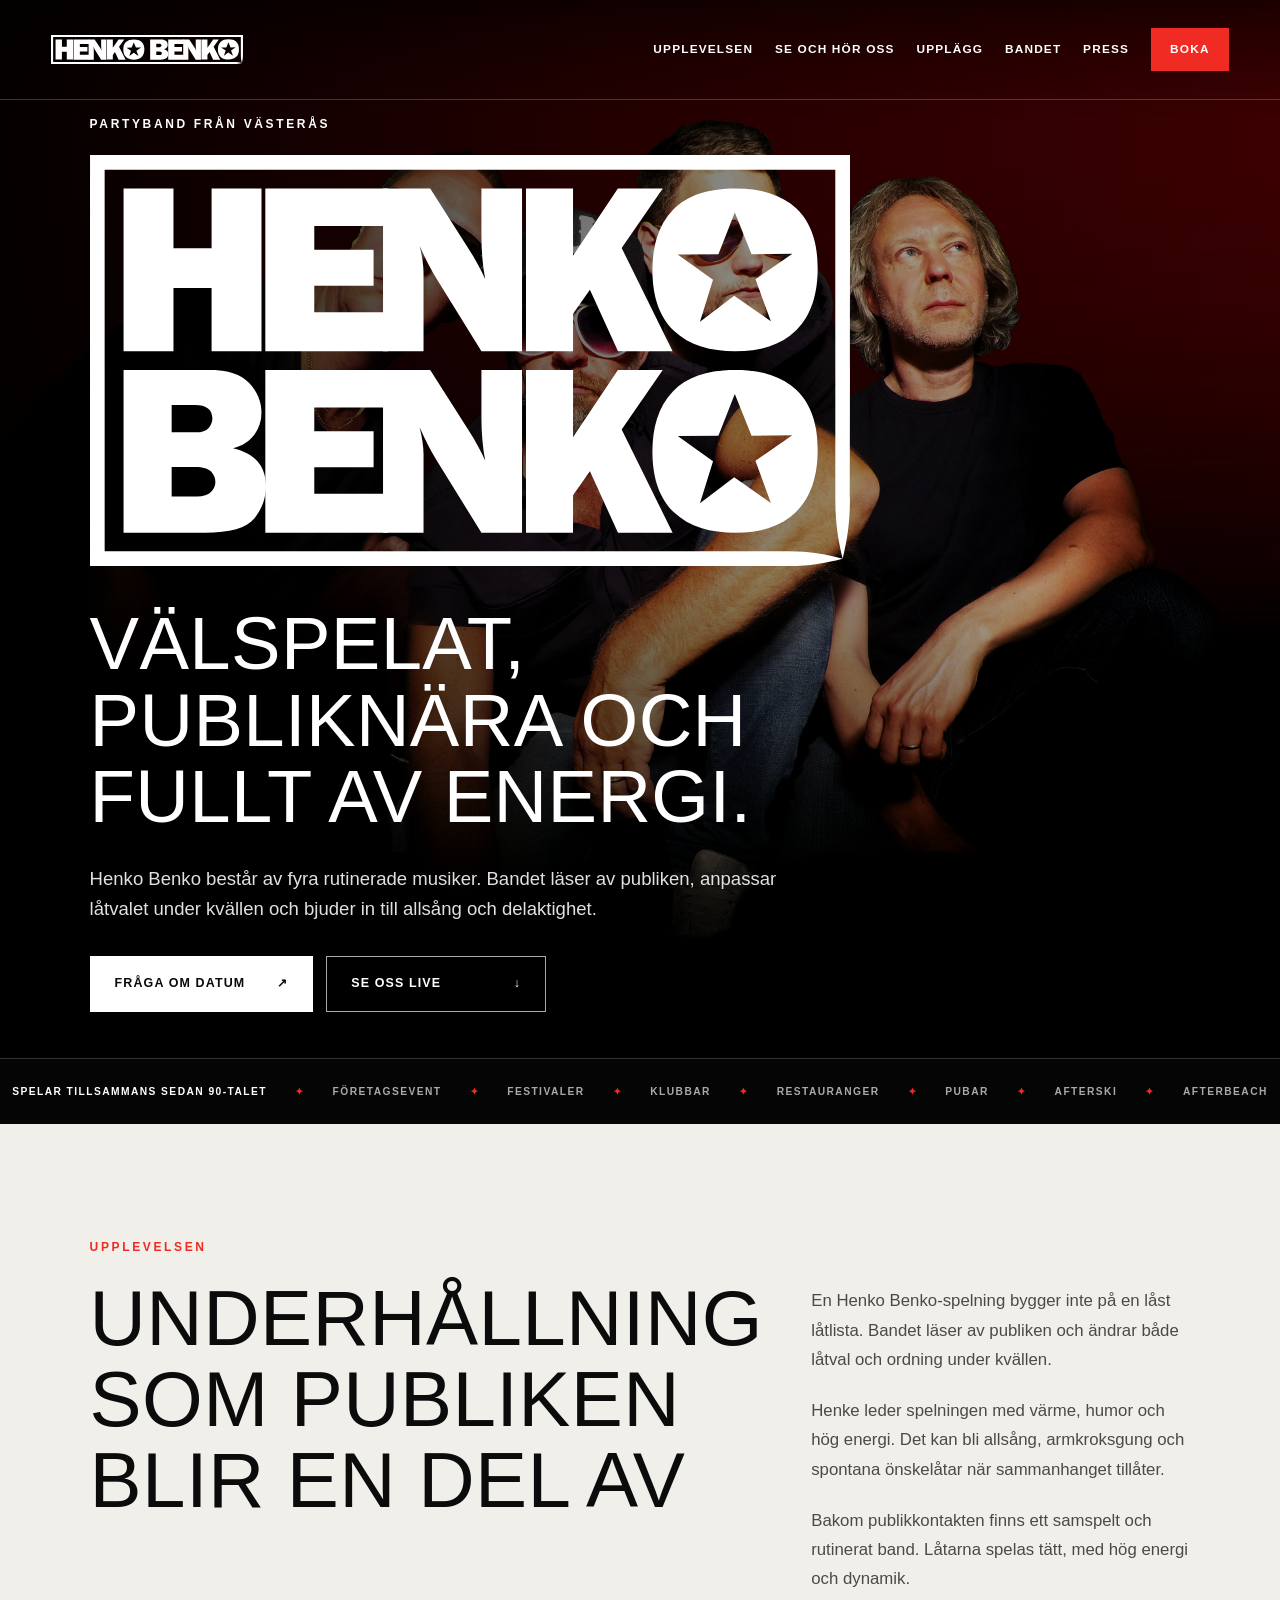
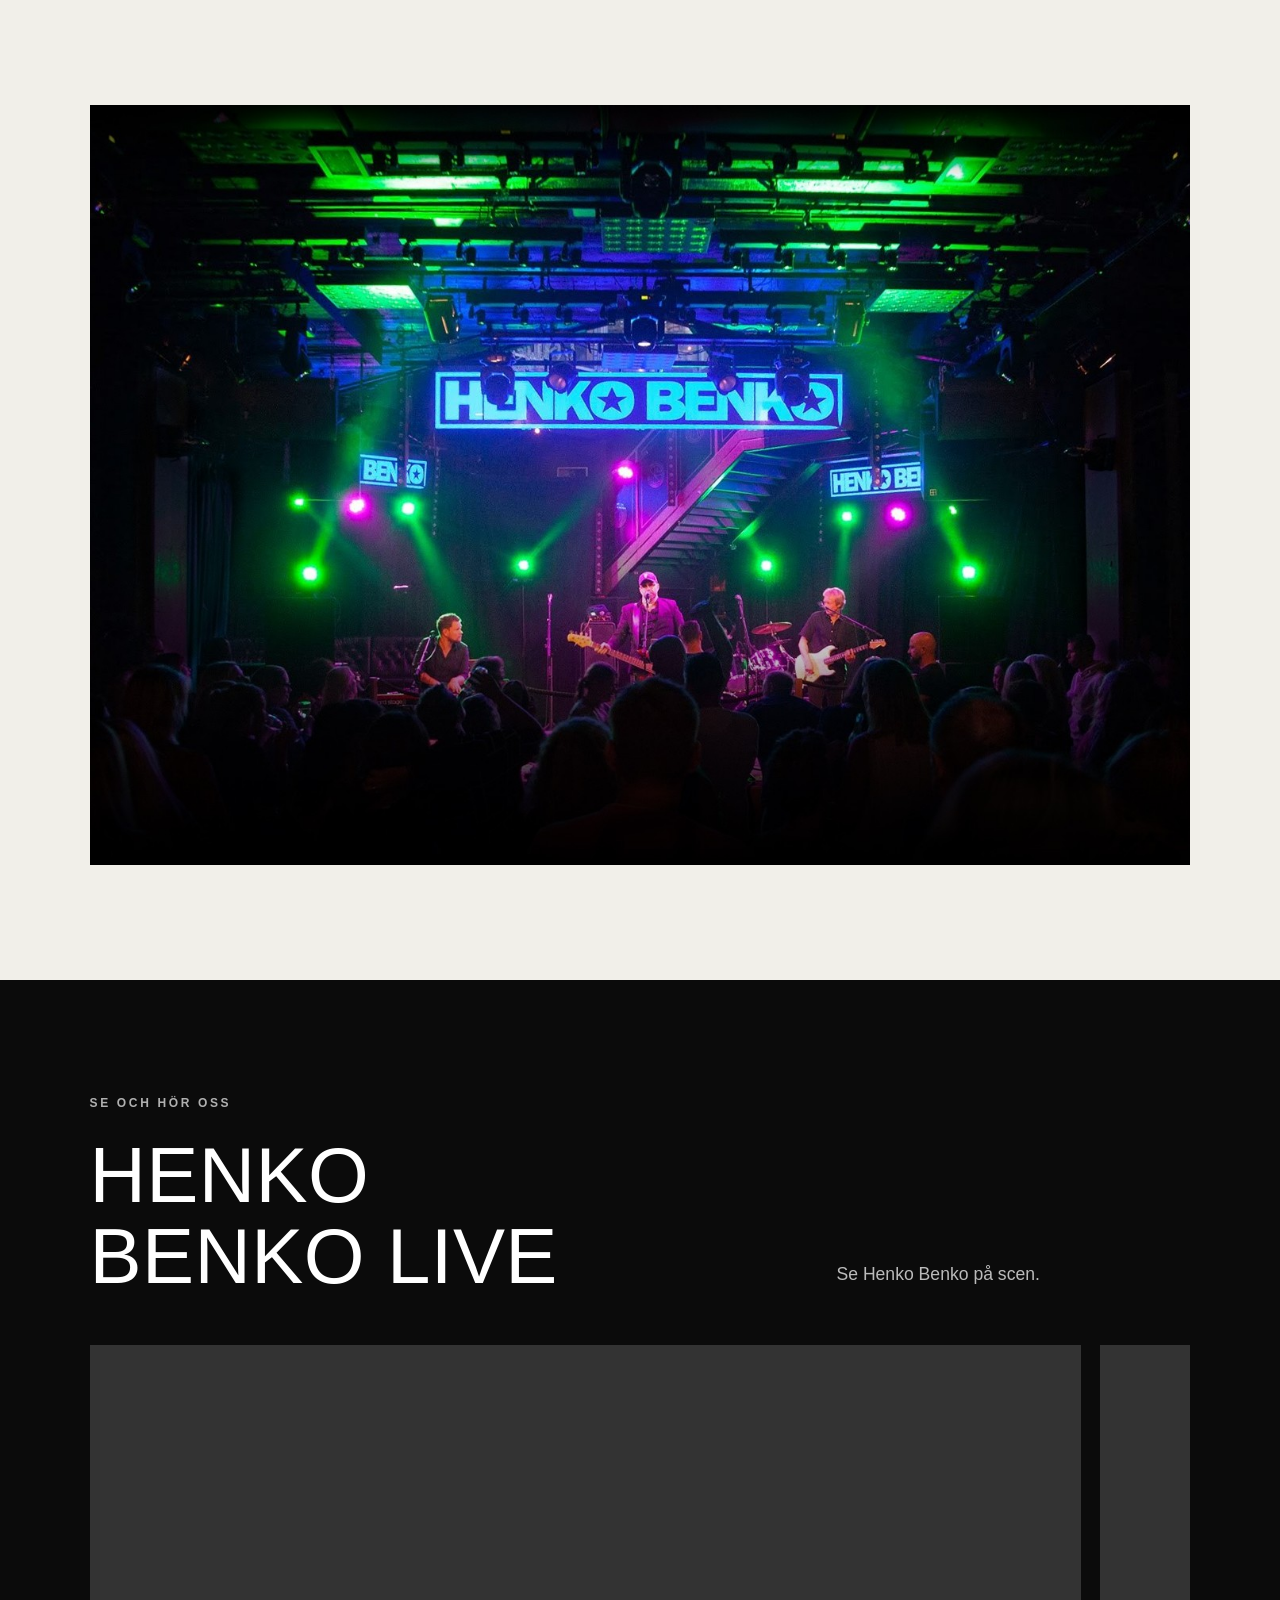
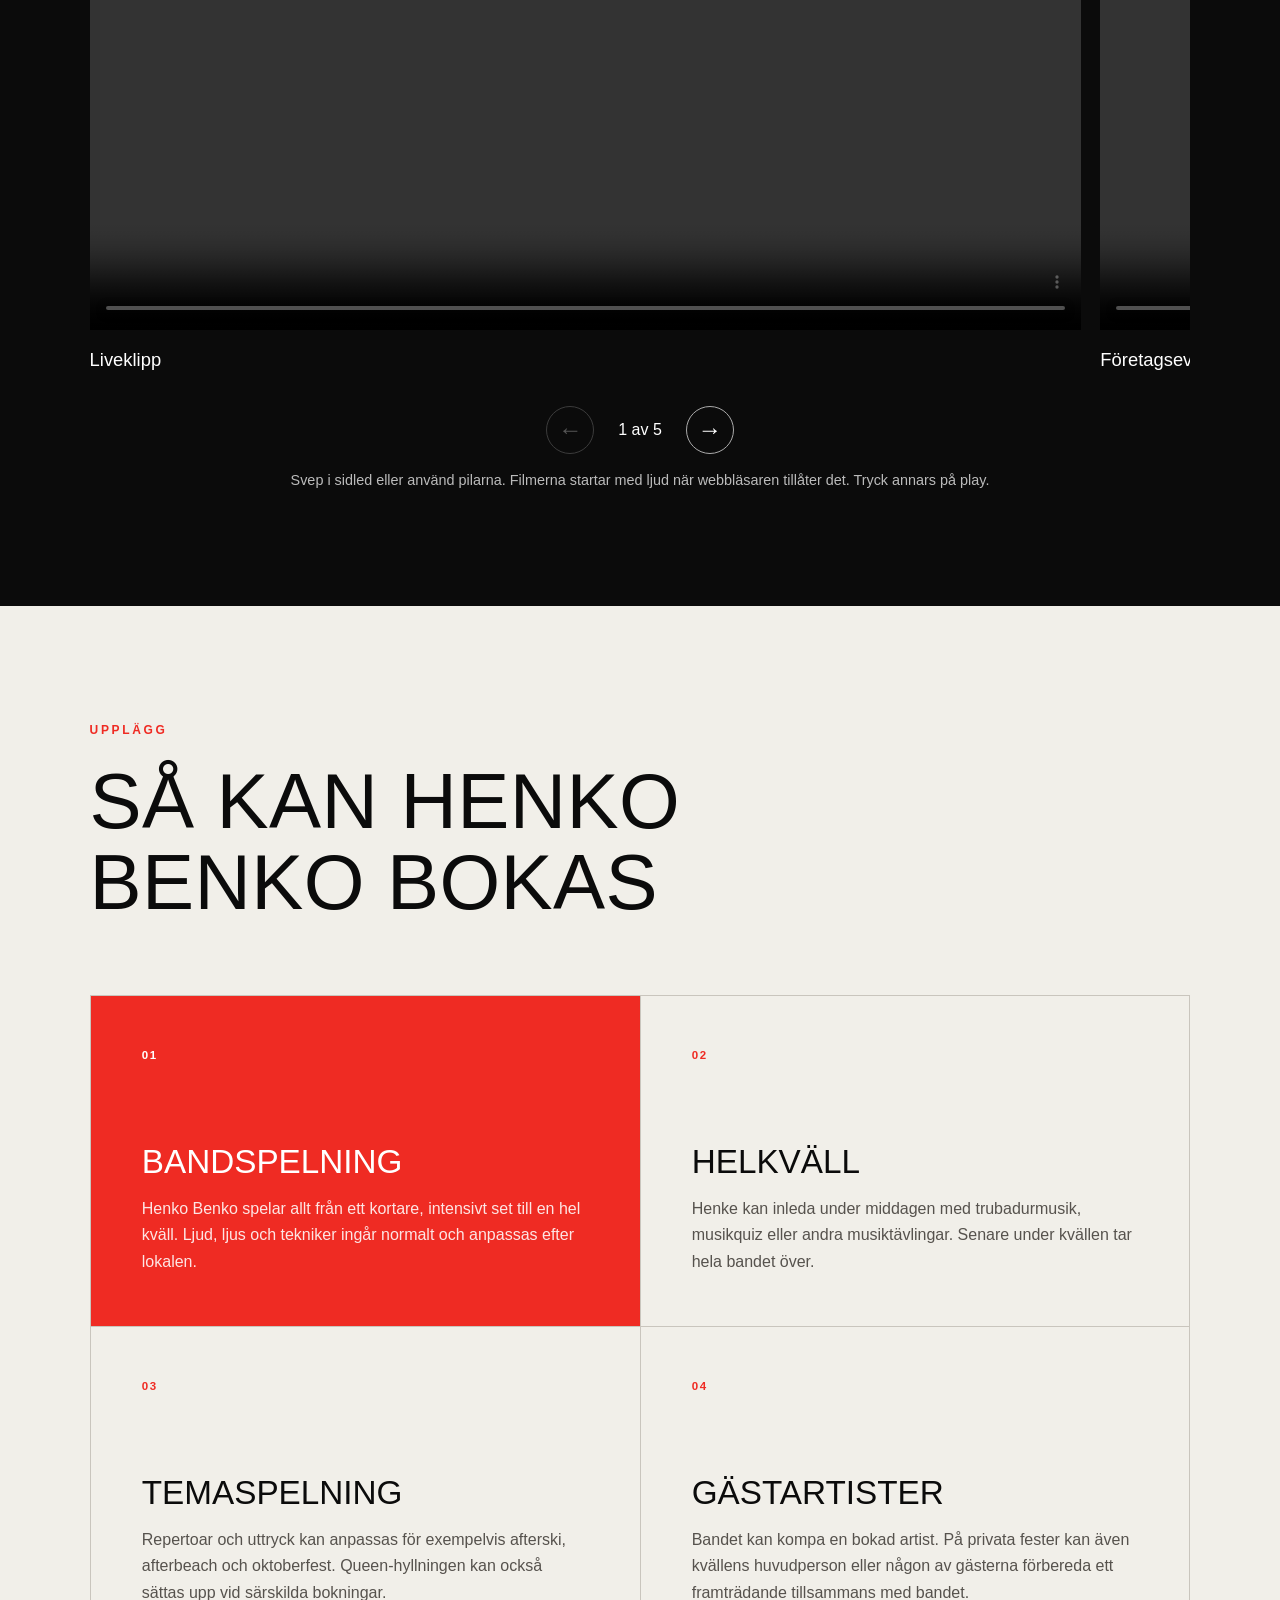
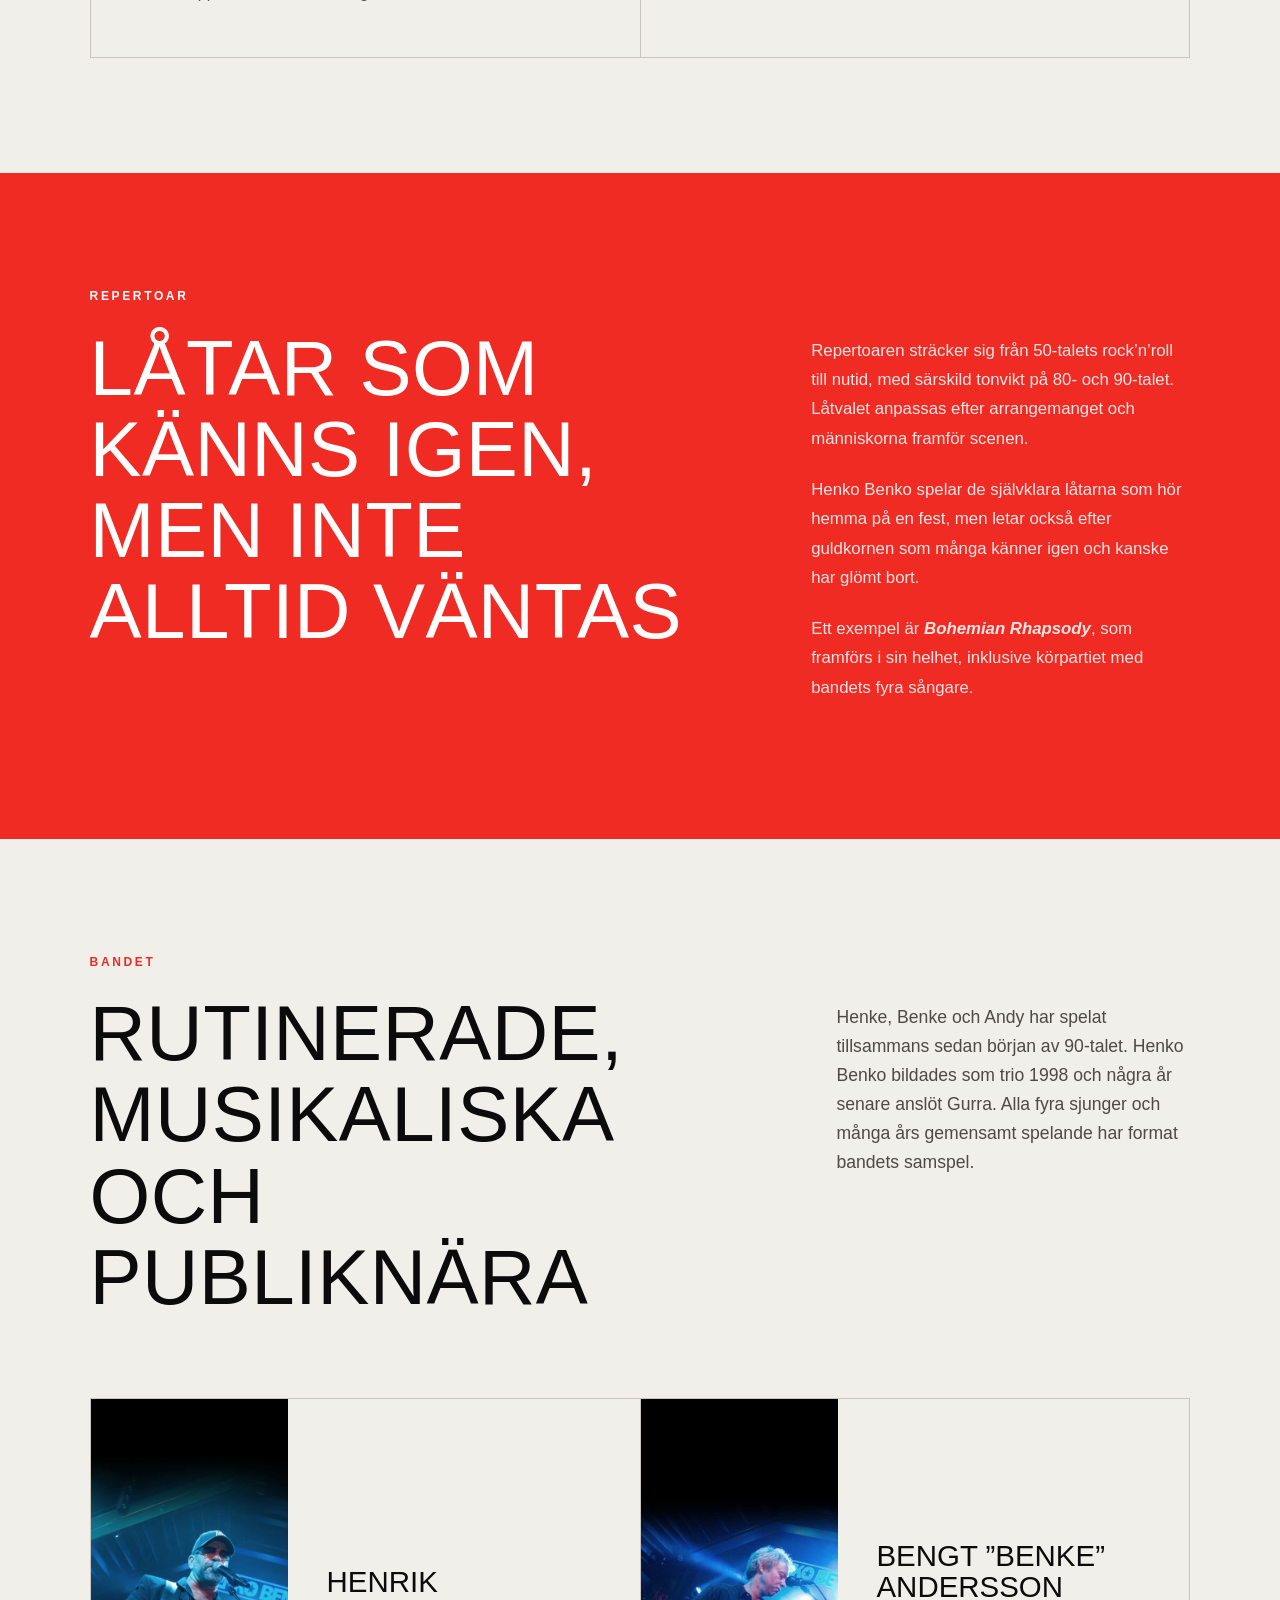
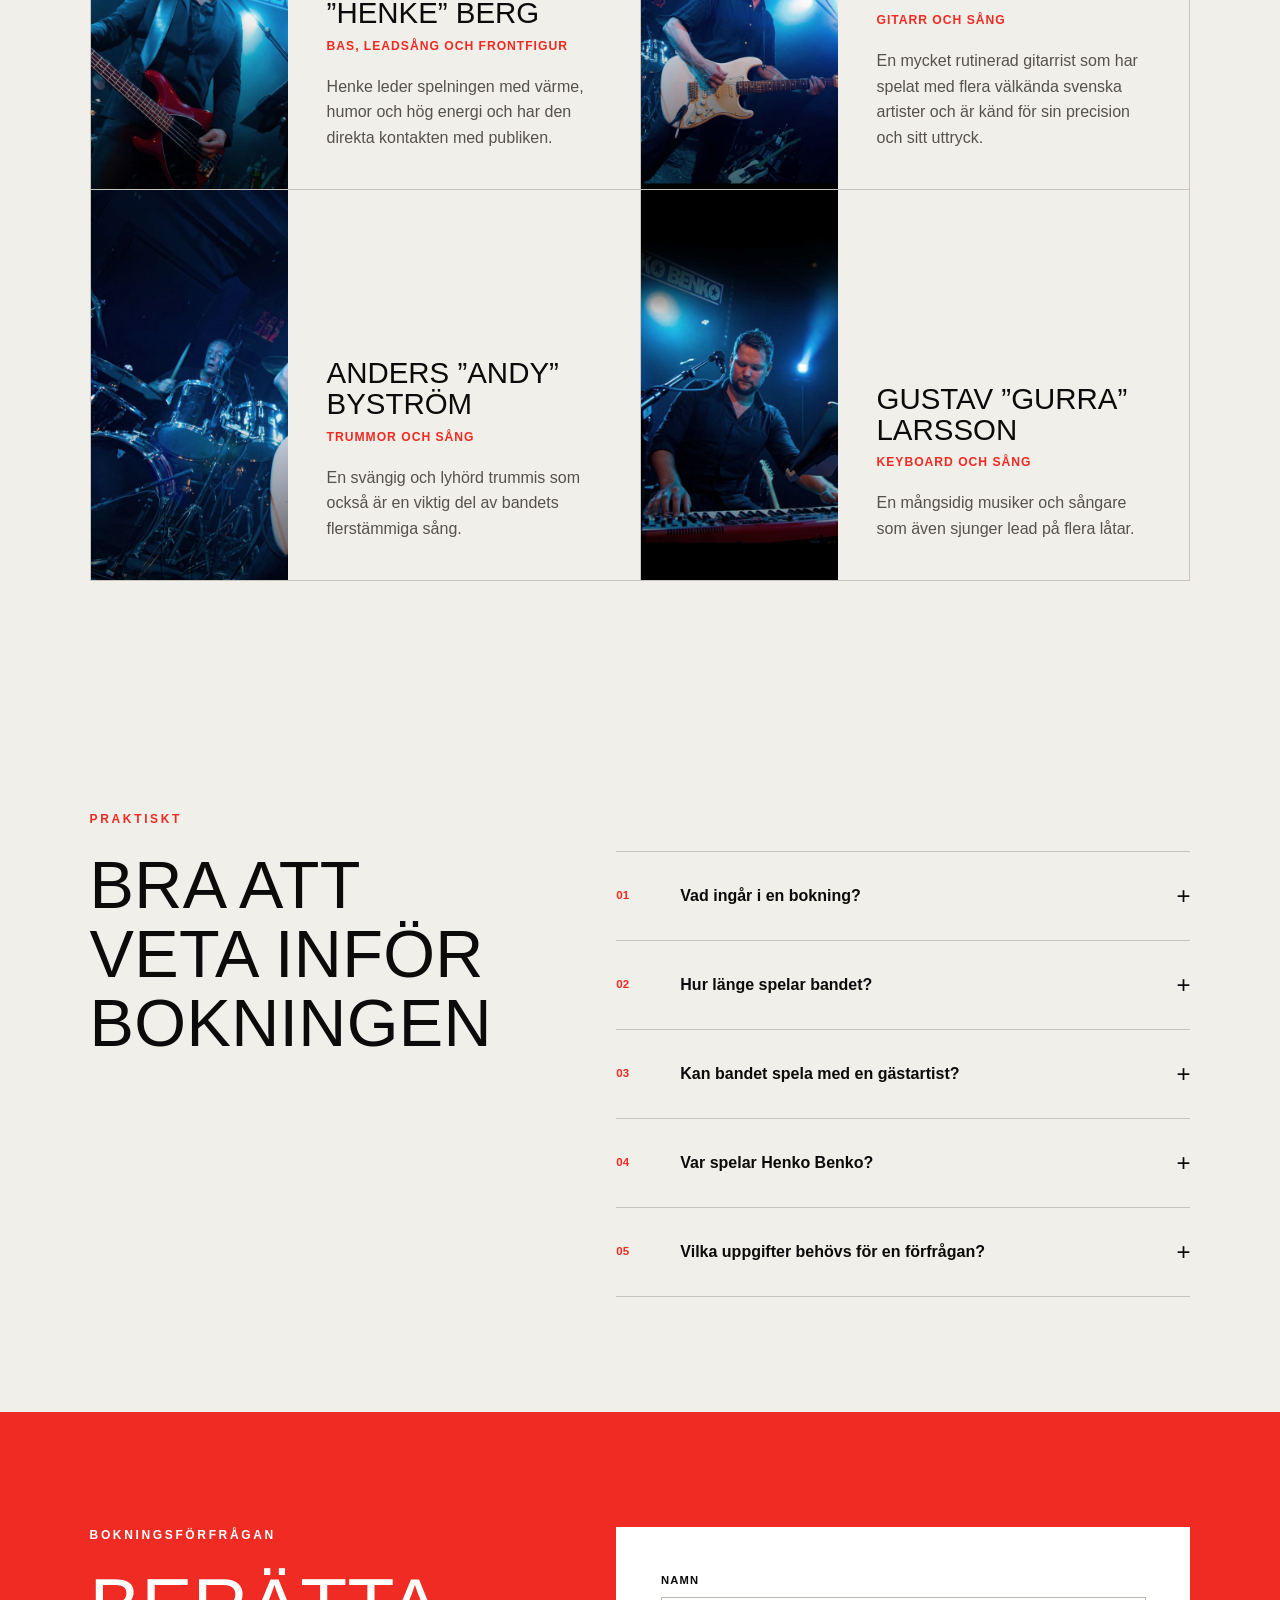
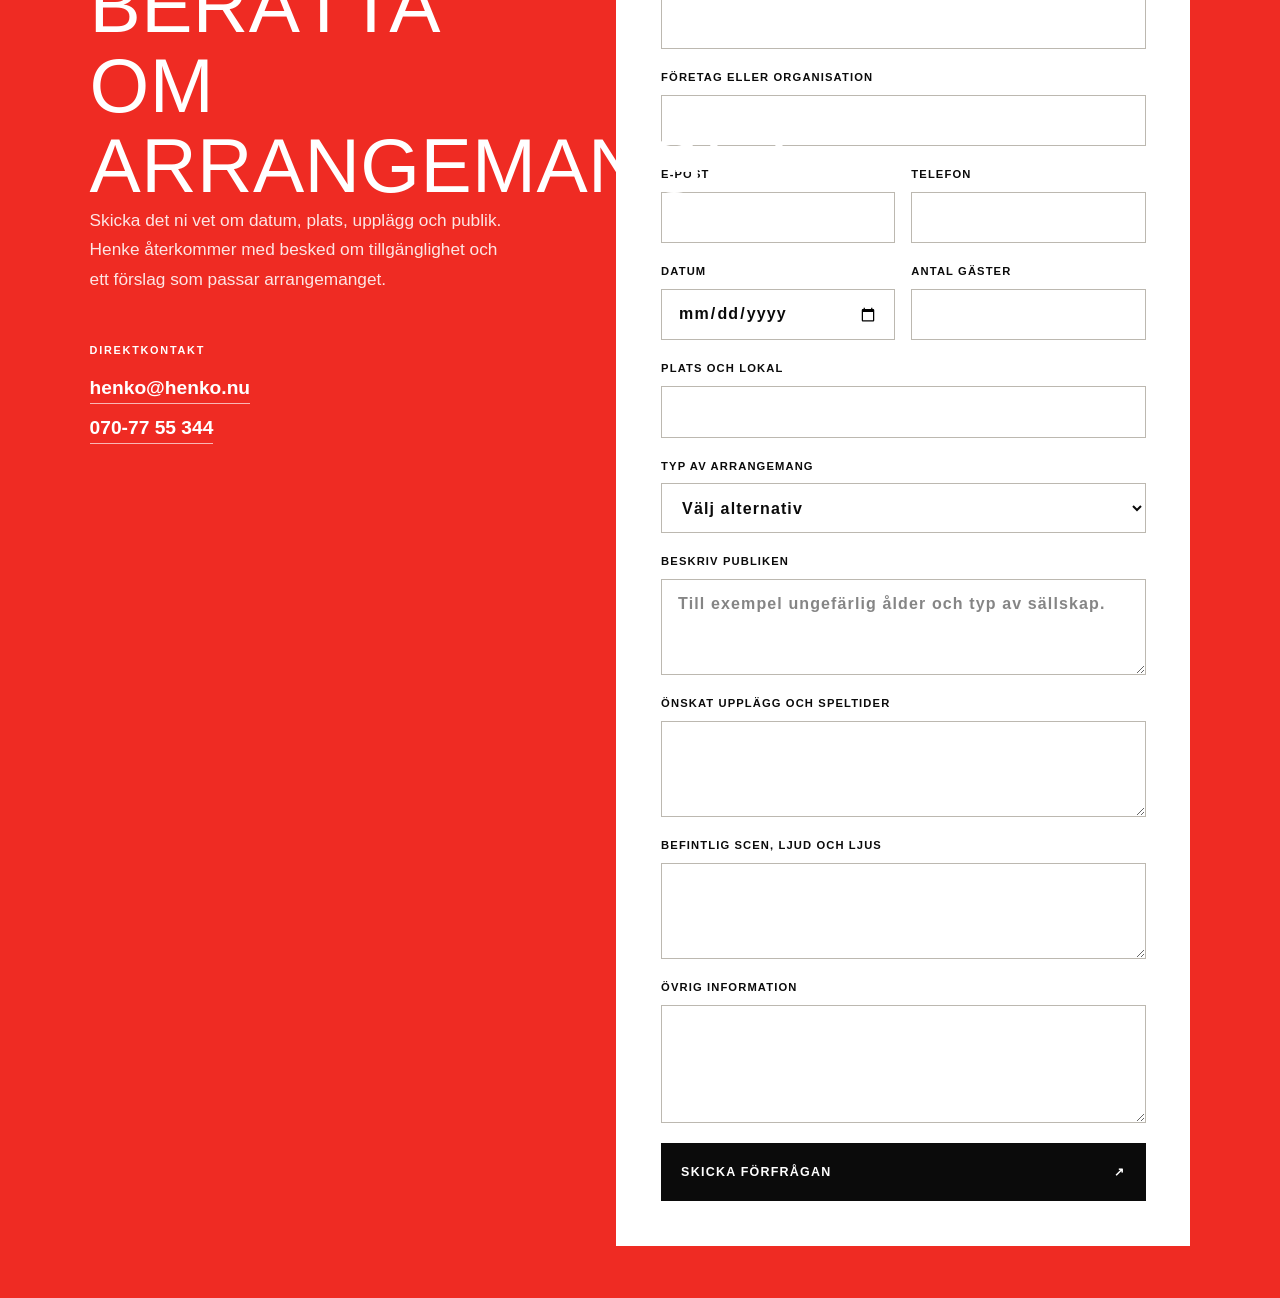
==== commit 305eb9bf: "Lägg till gästartister och automatisk uppspelning med ljud" ====
--- a/index.html
+++ b/index.html
@@ -1 +1 @@
-<!DOCTYPE html><html lang="sv"><head><meta charSet="utf-8"/><meta name="viewport" content="width=device-width, initial-scale=1"/><link rel="preload" as="image" href="/logo/HenkoBenko_Logo_Vit.svg"/><link rel="preload" href="/images/HenkoBenkoPublik.jpg" as="image"/><link rel="preload" href="/press/HenkoBenkoJuldag2022-henk.jpg" as="image"/><link rel="preload" href="/press/HenkoBenkoJuldag2022-Benk.jpg" as="image"/><link rel="preload" href="/press/HenkoBenkoJuldag2022-Andy.jpg" as="image"/><link rel="preload" href="/press/HenkoBenkoJuldag2022-gus.jpg" as="image"/><link rel="stylesheet" href="/_next/static/chunks/0lhd2bw~va9n_.css" data-precedence="next"/><link rel="preload" as="script" fetchPriority="low" href="/_next/static/chunks/15xrurgzs99gv.js"/><script src="/_next/static/chunks/0dgq26a5_oy.a.js" async=""></script><script src="/_next/static/chunks/07lhk_q6pmm3r.js" async=""></script><script src="/_next/static/chunks/0au83~zq0~0pf.js" async=""></script><script src="/_next/static/chunks/turbopack-07ur8f85nectq.js" async=""></script><script src="/_next/static/chunks/01xlw8hd842-c.js" async=""></script><script src="/_next/static/chunks/0d3shmwh5_nmn.js" async=""></script><script src="/_next/static/chunks/0h8kicfsku0qb.js" async=""></script><title>Henko Benko | Partyband från Västerås</title><meta name="description" content="Välspelat, publiknära och fullt av energi. Henko Benko spelar på företagsevent, festivaler, klubbar, restauranger, pubar, afterski och afterbeach."/><link rel="manifest" href="/favicon/manifest.json"/><meta name="codex-preview" content="development"/><meta name="msapplication-TileColor" content="#0b0b0b"/><meta name="msapplication-TileImage" content="/favicon/ms-icon-144x144.png"/><meta name="msapplication-config" content="/favicon/browserconfig.xml"/><meta property="og:title" content="Henko Benko | Välspelat, publiknära och fullt av energi"/><meta property="og:description" content="Ett rutinerat partyband från Västerås som läser av publiken och anpassar låtvalet under kvällen."/><meta property="og:url" content="https://henko.nu/"/><meta property="og:site_name" content="Henko Benko"/><meta property="og:locale" content="sv_SE"/><meta property="og:image" content="https://henko.nu/images/Henko-Benko-Gruppbild.jpg"/><meta property="og:image:width" content="1200"/><meta property="og:image:height" content="1026"/><meta property="og:image:alt" content="Henko Benko"/><meta property="og:type" content="website"/><meta name="twitter:card" content="summary_large_image"/><meta name="twitter:title" content="Henko Benko | Partyband från Västerås"/><meta name="twitter:description" content="Välspelat, publiknära och fullt av energi."/><meta name="twitter:image" content="https://henko.nu/images/Henko-Benko-Gruppbild.jpg"/><link rel="shortcut icon" href="/favicon/favicon.ico"/><link rel="icon" href="/favicon/favicon.ico"/><link rel="icon" href="/favicon/favicon-16x16.png" sizes="16x16" type="image/png"/><link rel="icon" href="/favicon/favicon-32x32.png" sizes="32x32" type="image/png"/><link rel="icon" href="/favicon/favicon-96x96.png" sizes="96x96" type="image/png"/><link rel="apple-touch-icon" href="/favicon/apple-icon-57x57.png" sizes="57x57" type="image/png"/><link rel="apple-touch-icon" href="/favicon/apple-icon-60x60.png" sizes="60x60" type="image/png"/><link rel="apple-touch-icon" href="/favicon/apple-icon-72x72.png" sizes="72x72" type="image/png"/><link rel="apple-touch-icon" href="/favicon/apple-icon-76x76.png" sizes="76x76" type="image/png"/><link rel="apple-touch-icon" href="/favicon/apple-icon-114x114.png" sizes="114x114" type="image/png"/><link rel="apple-touch-icon" href="/favicon/apple-icon-120x120.png" sizes="120x120" type="image/png"/><link rel="apple-touch-icon" href="/favicon/apple-icon-144x144.png" sizes="144x144" type="image/png"/><link rel="apple-touch-icon" href="/favicon/apple-icon-152x152.png" sizes="152x152" type="image/png"/><link rel="apple-touch-icon" href="/favicon/apple-icon-180x180.png" sizes="180x180" type="image/png"/><script src="/_next/static/chunks/03~yq9q893hmn.js" noModule=""></script></head><body><div hidden=""><!--$--><!--/$--></div><main id="top"><header class="site-header sticky-header"><a class="brand" aria-label="Henko Benko, startsida" href="#top"><img src="/logo/HenkoBenko_Logo_Vit.svg" alt="Henko Benko"/></a><nav class="desktop-nav" aria-label="Huvudmeny"><a href="#upplevelsen">Upplevelsen</a><a href="#video">Se och hör oss</a><a href="#upplagg">Upplägg</a><a href="#bandet">Bandet</a><a href="/press/">Press</a><a class="nav-cta" href="#kontakt">Boka</a></nav><details class="mobile-menu"><summary aria-label="Öppna meny"><span></span><span></span><span></span></summary><nav aria-label="Mobilmeny"><a href="#upplevelsen">Upplevelsen</a><a href="#video">Se och hör oss</a><a href="#upplagg">Upplägg</a><a href="#bandet">Bandet</a><a href="/press/">Press</a><a href="/teknik/">Teknik</a><a href="#kontakt">Bokningsförfrågan</a></nav></details></header><section class="hero" aria-labelledby="hero-heading"><video autoPlay="" muted="" loop="" playsInline="" poster="/images/Henko-Benko-Gruppbild.jpg"><source src="/video/hero2.mp4" type="video/mp4"/></video><div class="hero-shade"></div><div class="hero-content"><p class="eyebrow">Partyband från Västerås</p><picture class="hero-logo"><source media="(max-width: 640px)" srcSet="/logo/HenkoBenko_Logo_Vit_2rad.svg"/><img src="/logo/HenkoBenko_Logo_Vit.svg" alt="Henko Benko"/></picture><h1 id="hero-heading">Välspelat, publiknära och fullt av energi.</h1><p class="hero-copy">Henko Benko består av fyra rutinerade musiker. Bandet läser av publiken, anpassar låtvalet under kvällen och bjuder in till allsång och delaktighet.</p><div class="hero-actions"><a class="button primary" href="#kontakt">Fråga om datum <span aria-hidden="true">↗</span></a><a class="button secondary" href="#video">Se oss live <span aria-hidden="true">↓</span></a></div></div><div class="hero-facts" aria-label="Kort om Henko Benko"><strong>Spelar tillsammans sedan 90-talet</strong><span>Företagsevent</span><span>Festivaler</span><span>Klubbar</span><span>Restauranger</span><span>Pubar</span><span>Afterski</span><span>Afterbeach</span></div></section><section class="experience section" id="upplevelsen" aria-labelledby="experience-heading"><p class="section-label">Upplevelsen</p><div class="split-heading"><h2 id="experience-heading">Underhållning som publiken blir en del av</h2><div class="body-copy"><p>En Henko Benko-spelning bygger inte på en låst låtlista. Bandet läser av publiken och ändrar både låtval och ordning under kvällen.</p><p>Henke leder spelningen med värme, humor och hög energi. Det kan bli allsång, armkroksgung och spontana önskelåtar när sammanhanget tillåter.</p><p>Bakom publikkontakten finns ett samspelt och rutinerat band. Låtarna spelas tätt, med hög energi och dynamik.</p></div></div><figure class="wide-photo"><img src="/images/HenkoBenkoPublik.jpg" alt="Henko Benko spelar live inför publik"/></figure></section><section class="video-section section dark-section" id="video" aria-labelledby="video-heading"><p class="section-label light">Se och hör oss</p><div class="section-intro"><h2 id="video-heading">Henko Benko live</h2><p>Se Henko Benko på scen.</p></div><div class="live-carousel" role="region" aria-label="Livefilmer" aria-roledescription="karusell"><div class="live-track" tabindex="0"><article class="live-slide" aria-label="1 av 2: Liveklipp"><div class="live-player"><video controls="" playsInline="" preload="metadata" aria-label="Liveklipp med Henko Benko"><source src="/video/Video%202026-09-22%2C%2000.46.mp4" type="video/mp4"/>Din webbläsare kan inte spela filmen.</video></div><h3>Liveklipp</h3></article><article class="live-slide" aria-label="2 av 2: Företagsevent"><div class="live-player"><video controls="" playsInline="" preload="metadata" aria-label="Henko Benko på företagsevent"><source src="/video/CompanyEvent.mp4" type="video/mp4"/>Din webbläsare kan inte spela filmen.</video></div><h3>Företagsevent</h3></article></div><div class="live-controls"><button type="button" disabled="" aria-label="Föregående film">←</button><span aria-live="polite">1<!-- --> av 2</span><button type="button" aria-label="Nästa film">→</button></div><p class="live-hint">Svep i sidled eller använd pilarna för att byta film.</p></div></section><section class="formats section" id="upplagg" aria-labelledby="formats-heading"><p class="section-label">Upplägg</p><h2 id="formats-heading">Så kan Henko Benko bokas</h2><div class="format-grid"><article class="featured"><span>01</span><h3>Bandspelning</h3><p>Henko Benko spelar allt från ett kortare, intensivt set till en hel kväll. Ljud, ljus och tekniker ingår normalt och anpassas efter lokalen.</p></article><article class=""><span>02</span><h3>Helkväll</h3><p>Henke kan inleda under middagen med trubadurmusik, musikquiz eller andra musiktävlingar. Senare under kvällen tar hela bandet över.</p></article><article class=""><span>03</span><h3>Temaspelning</h3><p>Repertoar och uttryck kan anpassas för exempelvis afterski, afterbeach och oktoberfest. Queen-hyllningen kan också sättas upp vid särskilda bokningar.</p></article><article class=""><span>04</span><h3>Gästartister</h3><p>Bandet kan kompa en bokad artist. På privata fester kan även kvällens huvudperson eller någon av gästerna förbereda ett framträdande tillsammans med bandet.</p></article></div></section><section class="repertoire-section section" id="repertoar" aria-labelledby="repertoire-heading"><p class="section-label light">Repertoar</p><div class="split-heading"><h2 id="repertoire-heading">Låtar som känns igen, men inte alltid väntas</h2><div class="body-copy light-copy"><p>Repertoaren sträcker sig från 50-talets rock’n’roll till nutid, med särskild tonvikt på 80- och 90-talet. Låtvalet anpassas efter arrangemanget och människorna framför scenen.</p><p>Henko Benko spelar de självklara låtarna som hör hemma på en fest, men letar också efter guldkornen som många känner igen och kanske har glömt bort.</p><p>Ett exempel är <em>Bohemian Rhapsody</em>, som framförs i sin helhet, inklusive körpartiet med bandets fyra sångare.</p></div></div></section><section class="members section" id="bandet" aria-labelledby="members-heading"><p class="section-label">Bandet</p><div class="section-intro band-intro"><h2 id="members-heading">Rutinerade, musikaliska och publiknära</h2><p>Henke, Benke och Andy har spelat tillsammans sedan början av 90-talet. Henko Benko bildades som trio 1998 och några år senare anslöt Gurra. Alla fyra sjunger och många års gemensamt spelande har format bandets samspel.</p></div><div class="member-grid"><article class="member"><figure><img src="/press/HenkoBenkoJuldag2022-henk.jpg" alt="Henrik ”Henke” Berg i Henko Benko"/></figure><div><h3>Henrik ”Henke” Berg</h3><strong>Bas, leadsång och frontfigur</strong><p>Henke leder spelningen med värme, humor och hög energi och har den direkta kontakten med publiken.</p></div></article><article class="member"><figure><img src="/press/HenkoBenkoJuldag2022-Benk.jpg" alt="Bengt ”Benke” Andersson i Henko Benko"/></figure><div><h3>Bengt ”Benke” Andersson</h3><strong>Gitarr och sång</strong><p>En mycket rutinerad gitarrist som har spelat med flera välkända svenska artister och är känd för sin precision och sitt uttryck.</p></div></article><article class="member"><figure><img src="/press/HenkoBenkoJuldag2022-Andy.jpg" alt="Anders ”Andy” Byström i Henko Benko"/></figure><div><h3>Anders ”Andy” Byström</h3><strong>Trummor och sång</strong><p>En svängig och lyhörd trummis som också är en viktig del av bandets flerstämmiga sång.</p></div></article><article class="member"><figure><img src="/press/HenkoBenkoJuldag2022-gus.jpg" alt="Gustav ”Gurra” Larsson i Henko Benko"/></figure><div><h3>Gustav ”Gurra” Larsson</h3><strong>Keyboard och sång</strong><p>En mångsidig musiker och sångare som även sjunger lead på flera låtar.</p></div></article></div></section><section class="faq section" id="praktiskt" aria-labelledby="faq-heading"><p class="section-label">Praktiskt</p><div class="faq-layout"><h2 id="faq-heading">Bra att veta inför bokningen</h2><div class="faq-list"><details><summary><span>01</span>Vad ingår i en bokning?<b aria-hidden="true">+</b></summary><p>Ljud, ljus och tekniker ingår normalt. Om lokalen eller arrangören redan har en teknisk produktion anpassas upplägget efter den.</p></details><details><summary><span>02</span>Hur länge spelar bandet?<b aria-hidden="true">+</b></summary><p>Henko Benko kan göra allt från ett intensivt set på omkring en timme till en hel kväll. Ett vanligt upplägg är tre set om cirka 40 minuter.</p></details><details><summary><span>03</span>Kan bandet spela med en gästartist?<b aria-hidden="true">+</b></summary><p>Ja. Henko Benko kan kompa både etablerade artister och gäster som förberett ett framträdande tillsammans med bandet.</p></details><details><summary><span>04</span>Var spelar Henko Benko?<b aria-hidden="true">+</b></summary><p>Bandet utgår från Västerås och tar uppdrag i hela Sverige och utomlands. Förfrågningar bedöms utifrån plats, datum och arrangemang.</p></details><details><summary><span>05</span>Vilka uppgifter behövs för en förfrågan?<b aria-hidden="true">+</b></summary><p>Datum, plats, typ av arrangemang, ungefärligt antal gäster och vad det är för publik, till exempel åldersspann och sammanhang. Även önskade speltider och information om lokalens teknik är bra att skicka med.</p></details></div></div></section><section class="contact section" id="kontakt" aria-labelledby="contact-heading"><div class="contact-copy"><p class="section-label light">Bokningsförfrågan</p><h2 id="contact-heading">Berätta om arrangemanget</h2><p>Skicka det ni vet om datum, plats, upplägg och publik. Henke återkommer med besked om tillgänglighet och ett förslag som passar arrangemanget.</p><div class="direct-contact"><span>Direktkontakt</span><a href="mailto:henko@henko.nu">henko@henko.nu</a><a href="tel:+46707755344">070-77 55 344</a></div></div><form class="booking-form" action="https://formspree.io/f/xkjwakzv" method="POST"><input type="hidden" name="_subject" value="Bokningsförfrågan från henko.nu"/><label>Namn<input autoComplete="name" required="" name="name"/></label><label>Företag eller organisation<input autoComplete="organization" name="company"/></label><div class="form-row"><label>E-post<input type="email" autoComplete="email" required="" name="email"/></label><label>Telefon<input type="tel" autoComplete="tel" name="phone"/></label></div><div class="form-row"><label>Datum<input type="date" name="date"/></label><label>Antal gäster<input type="number" min="1" inputMode="numeric" name="guests"/></label></div><label>Plats och lokal<input name="venue"/></label><label>Typ av arrangemang<select name="event_type"><option value="" disabled="" selected="">Välj alternativ</option><option>Företagsevent</option><option>Festival</option><option>Klubb, restaurang eller pub</option><option>Privat fest</option><option>Afterski eller afterbeach</option><option>Annat</option></select></label><label>Beskriv publiken<textarea name="audience" rows="3" placeholder="Till exempel ungefärlig ålder och typ av sällskap."></textarea></label><label>Önskat upplägg och speltider<textarea name="format_and_times" rows="3"></textarea></label><label>Befintlig scen, ljud och ljus<textarea name="production" rows="3"></textarea></label><label>Övrig information<textarea name="message" rows="4"></textarea></label><button type="submit">Skicka förfrågan <span aria-hidden="true">↗</span></button></form></section><footer><img src="/logo/HenkoBenko_Logo_Vit.svg" alt="Henko Benko"/><p>Partyband från Västerås</p><div><a href="/press/">Press</a><a href="/teknik/">Teknik</a><a href="#top">Till toppen ↑</a></div></footer></main><!--$--><!--/$--><script src="/_next/static/chunks/15xrurgzs99gv.js" id="_R_" async=""></script><script>(self.__next_f=self.__next_f||[]).push([0])</script><script>self.__next_f.push([1,"1:\"$Sreact.fragment\"\n2:I[39756,[\"/_next/static/chunks/01xlw8hd842-c.js\",\"/_next/static/chunks/0d3shmwh5_nmn.js\"],\"default\"]\n3:I[37457,[\"/_next/static/chunks/01xlw8hd842-c.js\",\"/_next/static/chunks/0d3shmwh5_nmn.js\"],\"default\"]\n4:I[60426,[\"/_next/static/chunks/01xlw8hd842-c.js\",\"/_next/static/chunks/0d3shmwh5_nmn.js\",\"/_next/static/chunks/0h8kicfsku0qb.js\"],\"default\"]\n10:I[68027,[\"/_next/static/chunks/01xlw8hd842-c.js\",\"/_next/static/chunks/0d3shmwh5_nmn.js\"],\"default\",1]\n:HL[\"/_next/static/chunks/0lhd2bw~va9n_.css\",\"style\"]\n:HL[\"/images/HenkoBenkoPublik.jpg\",\"image\"]\n5:[[\"$\",\"source\",null,{\"media\":\"(max-width: 640px)\",\"srcSet\":\"/logo/HenkoBenko_Logo_Vit_2rad.svg\"}],[\"$\",\"img\",null,{\"src\":\"/logo/HenkoBenko_Logo_Vit.svg\",\"alt\":\"Henko Benko\"}]]\n"])</script><script>self.__next_f.push([1,"0:{\"P\":null,\"c\":[\"\",\"\"],\"q\":\"\",\"i\":false,\"f\":[[[\"\",{\"children\":[\"__PAGE__\",{}]},\"$undefined\",\"$undefined\",16],[[\"$\",\"$1\",\"c\",{\"children\":[[[\"$\",\"link\",\"0\",{\"rel\":\"stylesheet\",\"href\":\"/_next/static/chunks/0lhd2bw~va9n_.css\",\"precedence\":\"next\",\"crossOrigin\":\"$undefined\",\"nonce\":\"$undefined\"}],[\"$\",\"script\",\"script-0\",{\"src\":\"/_next/static/chunks/01xlw8hd842-c.js\",\"async\":true,\"nonce\":\"$undefined\"}],[\"$\",\"script\",\"script-1\",{\"src\":\"/_next/static/chunks/0d3shmwh5_nmn.js\",\"async\":true,\"nonce\":\"$undefined\"}]],[\"$\",\"html\",null,{\"lang\":\"sv\",\"children\":[\"$\",\"body\",null,{\"children\":[\"$\",\"$L2\",null,{\"parallelRouterKey\":\"children\",\"error\":\"$undefined\",\"errorStyles\":\"$undefined\",\"errorScripts\":\"$undefined\",\"template\":[\"$\",\"$L3\",null,{}],\"templateStyles\":\"$undefined\",\"templateScripts\":\"$undefined\",\"notFound\":[[[\"$\",\"title\",null,{\"children\":\"404: This page could not be found.\"}],[\"$\",\"div\",null,{\"style\":{\"fontFamily\":\"system-ui,\\\"Segoe UI\\\",Roboto,Helvetica,Arial,sans-serif,\\\"Apple Color Emoji\\\",\\\"Segoe UI Emoji\\\"\",\"height\":\"100vh\",\"textAlign\":\"center\",\"display\":\"flex\",\"flexDirection\":\"column\",\"alignItems\":\"center\",\"justifyContent\":\"center\"},\"children\":[\"$\",\"div\",null,{\"children\":[[\"$\",\"style\",null,{\"dangerouslySetInnerHTML\":{\"__html\":\"body{color:#000;background:#fff;margin:0}.next-error-h1{border-right:1px solid rgba(0,0,0,.3)}@media (prefers-color-scheme:dark){body{color:#fff;background:#000}.next-error-h1{border-right:1px solid rgba(255,255,255,.3)}}\"}}],[\"$\",\"h1\",null,{\"className\":\"next-error-h1\",\"style\":{\"display\":\"inline-block\",\"margin\":\"0 20px 0 0\",\"padding\":\"0 23px 0 0\",\"fontSize\":24,\"fontWeight\":500,\"verticalAlign\":\"top\",\"lineHeight\":\"49px\"},\"children\":404}],[\"$\",\"div\",null,{\"style\":{\"display\":\"inline-block\"},\"children\":[\"$\",\"h2\",null,{\"style\":{\"fontSize\":14,\"fontWeight\":400,\"lineHeight\":\"49px\",\"margin\":0},\"children\":\"This page could not be found.\"}]}]]}]}]],[]],\"forbidden\":\"$undefined\",\"unauthorized\":\"$undefined\"}]}]}]]}],{\"children\":[[\"$\",\"$1\",\"c\",{\"children\":[[\"$\",\"main\",null,{\"id\":\"top\",\"children\":[[\"$\",\"$L4\",null,{\"onHome\":true}],[\"$\",\"section\",null,{\"className\":\"hero\",\"aria-labelledby\":\"hero-heading\",\"children\":[[\"$\",\"video\",null,{\"autoPlay\":true,\"muted\":true,\"loop\":true,\"playsInline\":true,\"poster\":\"/images/Henko-Benko-Gruppbild.jpg\",\"children\":[\"$\",\"source\",null,{\"src\":\"/video/hero2.mp4\",\"type\":\"video/mp4\"}]}],[\"$\",\"div\",null,{\"className\":\"hero-shade\"}],[\"$\",\"div\",null,{\"className\":\"hero-content\",\"children\":[[\"$\",\"p\",null,{\"className\":\"eyebrow\",\"children\":\"Partyband från Västerås\"}],[\"$\",\"picture\",null,{\"className\":\"hero-logo\",\"children\":\"$5\"}],[\"$\",\"h1\",null,{\"id\":\"hero-heading\",\"children\":\"Välspelat, publiknära och fullt av energi.\"}],[\"$\",\"p\",null,{\"className\":\"hero-copy\",\"children\":\"Henko Benko består av fyra rutinerade musiker. Bandet läser av publiken, anpassar låtvalet under kvällen och bjuder in till allsång och delaktighet.\"}],[\"$\",\"div\",null,{\"className\":\"hero-actions\",\"children\":[[\"$\",\"a\",null,{\"className\":\"button primary\",\"href\":\"#kontakt\",\"children\":[\"Fråga om datum \",[\"$\",\"span\",null,{\"aria-hidden\":\"true\",\"children\":\"↗\"}]]}],[\"$\",\"a\",null,{\"className\":\"button secondary\",\"href\":\"#video\",\"children\":[\"Se oss live \",[\"$\",\"span\",null,{\"aria-hidden\":\"true\",\"children\":\"↓\"}]]}]]}]]}],[\"$\",\"div\",null,{\"className\":\"hero-facts\",\"aria-label\":\"Kort om Henko Benko\",\"children\":[[\"$\",\"strong\",null,{\"children\":\"Spelar tillsammans sedan 90-talet\"}],[\"$\",\"span\",null,{\"children\":\"Företagsevent\"}],[\"$\",\"span\",null,{\"children\":\"Festivaler\"}],[\"$\",\"span\",null,{\"children\":\"Klubbar\"}],[\"$\",\"span\",null,{\"children\":\"Restauranger\"}],[\"$\",\"span\",null,{\"children\":\"Pubar\"}],[\"$\",\"span\",null,{\"children\":\"Afterski\"}],[\"$\",\"span\",null,{\"children\":\"Afterbeach\"}]]}]]}],[\"$\",\"section\",null,{\"className\":\"experience section\",\"id\":\"upplevelsen\",\"aria-labelledby\":\"experience-heading\",\"children\":[[\"$\",\"p\",null,{\"className\":\"section-label\",\"children\":\"Upplevelsen\"}],[\"$\",\"div\",null,{\"className\":\"split-heading\",\"children\":[[\"$\",\"h2\",null,{\"id\":\"experience-heading\",\"children\":\"Underhållning som publiken blir en del av\"}],[\"$\",\"div\",null,{\"className\":\"body-copy\",\"children\":[[\"$\",\"p\",null,{\"children\":\"En Henko Benko-spelning bygger inte på en låst låtlista. Bandet läser av publiken och ändrar både låtval och ordning under kvällen.\"}],[\"$\",\"p\",null,{\"children\":\"Henke leder spelningen med värme, humor och hög energi. Det kan bli allsång, armkroksgung och spontana önskelåtar när sammanhanget tillåter.\"}],[\"$\",\"p\",null,{\"children\":\"Bakom publikkontakten finns ett samspelt och rutinerat band. Låtarna spelas tätt, med hög energi och dynamik.\"}]]}]]}],[\"$\",\"figure\",null,{\"className\":\"wide-photo\",\"children\":[\"$\",\"img\",null,{\"src\":\"/images/HenkoBenkoPublik.jpg\",\"alt\":\"Henko Benko spelar live inför publik\"}]}]]}],\"$L6\",\"$L7\",\"$L8\",\"$L9\",\"$La\",\"$Lb\",\"$Lc\"]}],[\"$Ld\"],\"$Le\"]}],{},null,false,null]},null,false,null],\"$Lf\",false]],\"m\":\"$undefined\",\"G\":[\"$10\",[\"$L11\"]],\"S\":true,\"h\":null,\"s\":\"$undefined\",\"l\":\"$undefined\",\"p\":\"$undefined\",\"d\":\"$undefined\",\"b\":\"nKIyi5A3EBVUzBYpO9s2r\"}\n"])</script><script>self.__next_f.push([1,"12:I[99461,[\"/_next/static/chunks/01xlw8hd842-c.js\",\"/_next/static/chunks/0d3shmwh5_nmn.js\",\"/_next/static/chunks/0h8kicfsku0qb.js\"],\"default\"]\n13:I[22016,[\"/_next/static/chunks/01xlw8hd842-c.js\",\"/_next/static/chunks/0d3shmwh5_nmn.js\",\"/_next/static/chunks/0h8kicfsku0qb.js\"],\"\"]\n14:I[97367,[\"/_next/static/chunks/01xlw8hd842-c.js\",\"/_next/static/chunks/0d3shmwh5_nmn.js\"],\"OutletBoundary\"]\n15:\"$Sreact.suspense\"\n17:I[97367,[\"/_next/static/chunks/01xlw8hd842-c.js\",\"/_next/static/chunks/0d3shmwh5_nmn.js\"],\"ViewportBoundary\"]\n19:I[97367,[\"/_next/static/chunks/01xlw8hd842-c.js\",\"/_next/static/chunks/0d3shmwh5_nmn.js\"],\"MetadataBoundary\"]\n:HL[\"/press/HenkoBenkoJuldag2022-henk.jpg\",\"image\"]\n:HL[\"/press/HenkoBenkoJuldag2022-Benk.jpg\",\"image\"]\n:HL[\"/press/HenkoBenkoJuldag2022-Andy.jpg\",\"image\"]\n:HL[\"/press/HenkoBenkoJuldag2022-gus.jpg\",\"image\"]\n:HL[\"/logo/HenkoBenko_Logo_Vit.svg\",\"image\"]\n6:[\"$\",\"section\",null,{\"className\":\"video-section section dark-section\",\"id\":\"video\",\"aria-labelledby\":\"video-heading\",\"children\":[[\"$\",\"p\",null,{\"className\":\"section-label light\",\"children\":\"Se och hör oss\"}],[\"$\",\"div\",null,{\"className\":\"section-intro\",\"children\":[[\"$\",\"h2\",null,{\"id\":\"video-heading\",\"children\":\"Henko Benko live\"}],[\"$\",\"p\",null,{\"children\":\"Se Henko Benko på scen.\"}]]}],[\"$\",\"$L12\",null,{}]]}]\n"])</script><script>self.__next_f.push([1,"7:[\"$\",\"section\",null,{\"className\":\"formats section\",\"id\":\"upplagg\",\"aria-labelledby\":\"formats-heading\",\"children\":[[\"$\",\"p\",null,{\"className\":\"section-label\",\"children\":\"Upplägg\"}],[\"$\",\"h2\",null,{\"id\":\"formats-heading\",\"children\":\"Så kan Henko Benko bokas\"}],[\"$\",\"div\",null,{\"className\":\"format-grid\",\"children\":[[\"$\",\"article\",\"Bandspelning\",{\"className\":\"featured\",\"children\":[[\"$\",\"span\",null,{\"children\":\"01\"}],[\"$\",\"h3\",null,{\"children\":\"Bandspelning\"}],[\"$\",\"p\",null,{\"children\":\"Henko Benko spelar allt från ett kortare, intensivt set till en hel kväll. Ljud, ljus och tekniker ingår normalt och anpassas efter lokalen.\"}]]}],[\"$\",\"article\",\"Helkväll\",{\"className\":\"\",\"children\":[[\"$\",\"span\",null,{\"children\":\"02\"}],[\"$\",\"h3\",null,{\"children\":\"Helkväll\"}],[\"$\",\"p\",null,{\"children\":\"Henke kan inleda under middagen med trubadurmusik, musikquiz eller andra musiktävlingar. Senare under kvällen tar hela bandet över.\"}]]}],[\"$\",\"article\",\"Temaspelning\",{\"className\":\"\",\"children\":[[\"$\",\"span\",null,{\"children\":\"03\"}],[\"$\",\"h3\",null,{\"children\":\"Temaspelning\"}],[\"$\",\"p\",null,{\"children\":\"Repertoar och uttryck kan anpassas för exempelvis afterski, afterbeach och oktoberfest. Queen-hyllningen kan också sättas upp vid särskilda bokningar.\"}]]}],[\"$\",\"article\",\"Gästartister\",{\"className\":\"\",\"children\":[[\"$\",\"span\",null,{\"children\":\"04\"}],[\"$\",\"h3\",null,{\"children\":\"Gästartister\"}],[\"$\",\"p\",null,{\"children\":\"Bandet kan kompa en bokad artist. På privata fester kan även kvällens huvudperson eller någon av gästerna förbereda ett framträdande tillsammans med bandet.\"}]]}]]}]]}]\n"])</script><script>self.__next_f.push([1,"8:[\"$\",\"section\",null,{\"className\":\"repertoire-section section\",\"id\":\"repertoar\",\"aria-labelledby\":\"repertoire-heading\",\"children\":[[\"$\",\"p\",null,{\"className\":\"section-label light\",\"children\":\"Repertoar\"}],[\"$\",\"div\",null,{\"className\":\"split-heading\",\"children\":[[\"$\",\"h2\",null,{\"id\":\"repertoire-heading\",\"children\":\"Låtar som känns igen, men inte alltid väntas\"}],[\"$\",\"div\",null,{\"className\":\"body-copy light-copy\",\"children\":[[\"$\",\"p\",null,{\"children\":\"Repertoaren sträcker sig från 50-talets rock’n’roll till nutid, med särskild tonvikt på 80- och 90-talet. Låtvalet anpassas efter arrangemanget och människorna framför scenen.\"}],[\"$\",\"p\",null,{\"children\":\"Henko Benko spelar de självklara låtarna som hör hemma på en fest, men letar också efter guldkornen som många känner igen och kanske har glömt bort.\"}],[\"$\",\"p\",null,{\"children\":[\"Ett exempel är \",[\"$\",\"em\",null,{\"children\":\"Bohemian Rhapsody\"}],\", som framförs i sin helhet, inklusive körpartiet med bandets fyra sångare.\"]}]]}]]}]]}]\n"])</script><script>self.__next_f.push([1,"9:[\"$\",\"section\",null,{\"className\":\"members section\",\"id\":\"bandet\",\"aria-labelledby\":\"members-heading\",\"children\":[[\"$\",\"p\",null,{\"className\":\"section-label\",\"children\":\"Bandet\"}],[\"$\",\"div\",null,{\"className\":\"section-intro band-intro\",\"children\":[[\"$\",\"h2\",null,{\"id\":\"members-heading\",\"children\":\"Rutinerade, musikaliska och publiknära\"}],[\"$\",\"p\",null,{\"children\":\"Henke, Benke och Andy har spelat tillsammans sedan början av 90-talet. Henko Benko bildades som trio 1998 och några år senare anslöt Gurra. Alla fyra sjunger och många års gemensamt spelande har format bandets samspel.\"}]]}],[\"$\",\"div\",null,{\"className\":\"member-grid\",\"children\":[[\"$\",\"article\",\"Henrik ”Henke” Berg\",{\"className\":\"member\",\"children\":[[\"$\",\"figure\",null,{\"children\":[\"$\",\"img\",null,{\"src\":\"/press/HenkoBenkoJuldag2022-henk.jpg\",\"alt\":\"Henrik ”Henke” Berg i Henko Benko\"}]}],[\"$\",\"div\",null,{\"children\":[[\"$\",\"h3\",null,{\"children\":\"Henrik ”Henke” Berg\"}],[\"$\",\"strong\",null,{\"children\":\"Bas, leadsång och frontfigur\"}],[\"$\",\"p\",null,{\"children\":\"Henke leder spelningen med värme, humor och hög energi och har den direkta kontakten med publiken.\"}]]}]]}],[\"$\",\"article\",\"Bengt ”Benke” Andersson\",{\"className\":\"member\",\"children\":[[\"$\",\"figure\",null,{\"children\":[\"$\",\"img\",null,{\"src\":\"/press/HenkoBenkoJuldag2022-Benk.jpg\",\"alt\":\"Bengt ”Benke” Andersson i Henko Benko\"}]}],[\"$\",\"div\",null,{\"children\":[[\"$\",\"h3\",null,{\"children\":\"Bengt ”Benke” Andersson\"}],[\"$\",\"strong\",null,{\"children\":\"Gitarr och sång\"}],[\"$\",\"p\",null,{\"children\":\"En mycket rutinerad gitarrist som har spelat med flera välkända svenska artister och är känd för sin precision och sitt uttryck.\"}]]}]]}],[\"$\",\"article\",\"Anders ”Andy” Byström\",{\"className\":\"member\",\"children\":[[\"$\",\"figure\",null,{\"children\":[\"$\",\"img\",null,{\"src\":\"/press/HenkoBenkoJuldag2022-Andy.jpg\",\"alt\":\"Anders ”Andy” Byström i Henko Benko\"}]}],[\"$\",\"div\",null,{\"children\":[[\"$\",\"h3\",null,{\"children\":\"Anders ”Andy” Byström\"}],[\"$\",\"strong\",null,{\"children\":\"Trummor och sång\"}],[\"$\",\"p\",null,{\"children\":\"En svängig och lyhörd trummis som också är en viktig del av bandets flerstämmiga sång.\"}]]}]]}],[\"$\",\"article\",\"Gustav ”Gurra” Larsson\",{\"className\":\"member\",\"children\":[[\"$\",\"figure\",null,{\"children\":[\"$\",\"img\",null,{\"src\":\"/press/HenkoBenkoJuldag2022-gus.jpg\",\"alt\":\"Gustav ”Gurra” Larsson i Henko Benko\"}]}],[\"$\",\"div\",null,{\"children\":[[\"$\",\"h3\",null,{\"children\":\"Gustav ”Gurra” Larsson\"}],[\"$\",\"strong\",null,{\"children\":\"Keyboard och sång\"}],[\"$\",\"p\",null,{\"children\":\"En mångsidig musiker och sångare som även sjunger lead på flera låtar.\"}]]}]]}]]}]]}]\n"])</script><script>self.__next_f.push([1,"a:[\"$\",\"section\",null,{\"className\":\"faq section\",\"id\":\"praktiskt\",\"aria-labelledby\":\"faq-heading\",\"children\":[[\"$\",\"p\",null,{\"className\":\"section-label\",\"children\":\"Praktiskt\"}],[\"$\",\"div\",null,{\"className\":\"faq-layout\",\"children\":[[\"$\",\"h2\",null,{\"id\":\"faq-heading\",\"children\":\"Bra att veta inför bokningen\"}],[\"$\",\"div\",null,{\"className\":\"faq-list\",\"children\":[[\"$\",\"details\",\"Vad ingår i en bokning?\",{\"children\":[[\"$\",\"summary\",null,{\"children\":[[\"$\",\"span\",null,{\"children\":\"01\"}],\"Vad ingår i en bokning?\",[\"$\",\"b\",null,{\"aria-hidden\":\"true\",\"children\":\"+\"}]]}],[\"$\",\"p\",null,{\"children\":\"Ljud, ljus och tekniker ingår normalt. Om lokalen eller arrangören redan har en teknisk produktion anpassas upplägget efter den.\"}]]}],[\"$\",\"details\",\"Hur länge spelar bandet?\",{\"children\":[[\"$\",\"summary\",null,{\"children\":[[\"$\",\"span\",null,{\"children\":\"02\"}],\"Hur länge spelar bandet?\",[\"$\",\"b\",null,{\"aria-hidden\":\"true\",\"children\":\"+\"}]]}],[\"$\",\"p\",null,{\"children\":\"Henko Benko kan göra allt från ett intensivt set på omkring en timme till en hel kväll. Ett vanligt upplägg är tre set om cirka 40 minuter.\"}]]}],[\"$\",\"details\",\"Kan bandet spela med en gästartist?\",{\"children\":[[\"$\",\"summary\",null,{\"children\":[[\"$\",\"span\",null,{\"children\":\"03\"}],\"Kan bandet spela med en gästartist?\",[\"$\",\"b\",null,{\"aria-hidden\":\"true\",\"children\":\"+\"}]]}],[\"$\",\"p\",null,{\"children\":\"Ja. Henko Benko kan kompa både etablerade artister och gäster som förberett ett framträdande tillsammans med bandet.\"}]]}],[\"$\",\"details\",\"Var spelar Henko Benko?\",{\"children\":[[\"$\",\"summary\",null,{\"children\":[[\"$\",\"span\",null,{\"children\":\"04\"}],\"Var spelar Henko Benko?\",[\"$\",\"b\",null,{\"aria-hidden\":\"true\",\"children\":\"+\"}]]}],[\"$\",\"p\",null,{\"children\":\"Bandet utgår från Västerås och tar uppdrag i hela Sverige och utomlands. Förfrågningar bedöms utifrån plats, datum och arrangemang.\"}]]}],[\"$\",\"details\",\"Vilka uppgifter behövs för en förfrågan?\",{\"children\":[[\"$\",\"summary\",null,{\"children\":[[\"$\",\"span\",null,{\"children\":\"05\"}],\"Vilka uppgifter behövs för en förfrågan?\",[\"$\",\"b\",null,{\"aria-hidden\":\"true\",\"children\":\"+\"}]]}],[\"$\",\"p\",null,{\"children\":\"Datum, plats, typ av arrangemang, ungefärligt antal gäster och vad det är för publik, till exempel åldersspann och sammanhang. Även önskade speltider och information om lokalens teknik är bra att skicka med.\"}]]}]]}]]}]]}]\n"])</script><script>self.__next_f.push([1,"b:[\"$\",\"section\",null,{\"className\":\"contact section\",\"id\":\"kontakt\",\"aria-labelledby\":\"contact-heading\",\"children\":[[\"$\",\"div\",null,{\"className\":\"contact-copy\",\"children\":[[\"$\",\"p\",null,{\"className\":\"section-label light\",\"children\":\"Bokningsförfrågan\"}],[\"$\",\"h2\",null,{\"id\":\"contact-heading\",\"children\":\"Berätta om arrangemanget\"}],[\"$\",\"p\",null,{\"children\":\"Skicka det ni vet om datum, plats, upplägg och publik. Henke återkommer med besked om tillgänglighet och ett förslag som passar arrangemanget.\"}],[\"$\",\"div\",null,{\"className\":\"direct-contact\",\"children\":[[\"$\",\"span\",null,{\"children\":\"Direktkontakt\"}],[\"$\",\"a\",null,{\"href\":\"mailto:henko@henko.nu\",\"children\":\"henko@henko.nu\"}],[\"$\",\"a\",null,{\"href\":\"tel:+46707755344\",\"children\":\"070-77 55 344\"}]]}]]}],[\"$\",\"form\",null,{\"className\":\"booking-form\",\"action\":\"https://formspree.io/f/xkjwakzv\",\"method\":\"POST\",\"children\":[[\"$\",\"input\",null,{\"type\":\"hidden\",\"name\":\"_subject\",\"value\":\"Bokningsförfrågan från henko.nu\"}],[\"$\",\"label\",null,{\"children\":[\"Namn\",[\"$\",\"input\",null,{\"name\":\"name\",\"autoComplete\":\"name\",\"required\":true}]]}],[\"$\",\"label\",null,{\"children\":[\"Företag eller organisation\",[\"$\",\"input\",null,{\"name\":\"company\",\"autoComplete\":\"organization\"}]]}],[\"$\",\"div\",null,{\"className\":\"form-row\",\"children\":[[\"$\",\"label\",null,{\"children\":[\"E-post\",[\"$\",\"input\",null,{\"type\":\"email\",\"name\":\"email\",\"autoComplete\":\"email\",\"required\":true}]]}],[\"$\",\"label\",null,{\"children\":[\"Telefon\",[\"$\",\"input\",null,{\"type\":\"tel\",\"name\":\"phone\",\"autoComplete\":\"tel\"}]]}]]}],[\"$\",\"div\",null,{\"className\":\"form-row\",\"children\":[[\"$\",\"label\",null,{\"children\":[\"Datum\",[\"$\",\"input\",null,{\"type\":\"date\",\"name\":\"date\"}]]}],[\"$\",\"label\",null,{\"children\":[\"Antal gäster\",[\"$\",\"input\",null,{\"type\":\"number\",\"min\":\"1\",\"name\":\"guests\",\"inputMode\":\"numeric\"}]]}]]}],[\"$\",\"label\",null,{\"children\":[\"Plats och lokal\",[\"$\",\"input\",null,{\"name\":\"venue\"}]]}],[\"$\",\"label\",null,{\"children\":[\"Typ av arrangemang\",[\"$\",\"select\",null,{\"name\":\"event_type\",\"defaultValue\":\"\",\"children\":[[\"$\",\"option\",null,{\"value\":\"\",\"disabled\":true,\"children\":\"Välj alternativ\"}],[\"$\",\"option\",null,{\"children\":\"Företagsevent\"}],[\"$\",\"option\",null,{\"children\":\"Festival\"}],[\"$\",\"option\",null,{\"children\":\"Klubb, restaurang eller pub\"}],[\"$\",\"option\",null,{\"children\":\"Privat fest\"}],[\"$\",\"option\",null,{\"children\":\"Afterski eller afterbeach\"}],[\"$\",\"option\",null,{\"children\":\"Annat\"}]]}]]}],[\"$\",\"label\",null,{\"children\":[\"Beskriv publiken\",[\"$\",\"textarea\",null,{\"name\":\"audience\",\"rows\":3,\"placeholder\":\"Till exempel ungefärlig ålder och typ av sällskap.\"}]]}],[\"$\",\"label\",null,{\"children\":[\"Önskat upplägg och speltider\",[\"$\",\"textarea\",null,{\"name\":\"format_and_times\",\"rows\":3}]]}],[\"$\",\"label\",null,{\"children\":[\"Befintlig scen, ljud och ljus\",[\"$\",\"textarea\",null,{\"name\":\"production\",\"rows\":3}]]}],[\"$\",\"label\",null,{\"children\":[\"Övrig information\",[\"$\",\"textarea\",null,{\"name\":\"message\",\"rows\":4}]]}],[\"$\",\"button\",null,{\"type\":\"submit\",\"children\":[\"Skicka förfrågan \",[\"$\",\"span\",null,{\"aria-hidden\":\"true\",\"children\":\"↗\"}]]}]]}]]}]\n"])</script><script>self.__next_f.push([1,"c:[\"$\",\"footer\",null,{\"children\":[[\"$\",\"img\",null,{\"src\":\"/logo/HenkoBenko_Logo_Vit.svg\",\"alt\":\"Henko Benko\"}],[\"$\",\"p\",null,{\"children\":\"Partyband från Västerås\"}],[\"$\",\"div\",null,{\"children\":[[\"$\",\"$L13\",null,{\"href\":\"/press\",\"children\":\"Press\"}],[\"$\",\"$L13\",null,{\"href\":\"/teknik\",\"children\":\"Teknik\"}],[\"$\",\"a\",null,{\"href\":\"#top\",\"children\":\"Till toppen ↑\"}]]}]]}]\nd:[\"$\",\"script\",\"script-0\",{\"src\":\"/_next/static/chunks/0h8kicfsku0qb.js\",\"async\":true,\"nonce\":\"$undefined\"}]\ne:[\"$\",\"$L14\",null,{\"children\":[\"$\",\"$15\",null,{\"name\":\"Next.MetadataOutlet\",\"children\":\"$@16\"}]}]\nf:[\"$\",\"$1\",\"h\",{\"children\":[null,[\"$\",\"$L17\",null,{\"children\":\"$L18\"}],[\"$\",\"div\",null,{\"hidden\":true,\"children\":[\"$\",\"$L19\",null,{\"children\":[\"$\",\"$15\",null,{\"name\":\"Next.Metadata\",\"children\":\"$L1a\"}]}]}],null]}]\n11:[\"$\",\"link\",\"0\",{\"rel\":\"stylesheet\",\"href\":\"/_next/static/chunks/0lhd2bw~va9n_.css\",\"precedence\":\"next\",\"crossOrigin\":\"$undefined\",\"nonce\":\"$undefined\"}]\n"])</script><script>self.__next_f.push([1,"18:[[\"$\",\"meta\",\"0\",{\"charSet\":\"utf-8\"}],[\"$\",\"meta\",\"1\",{\"name\":\"viewport\",\"content\":\"width=device-width, initial-scale=1\"}]]\n"])</script><script>self.__next_f.push([1,"1b:I[27201,[\"/_next/static/chunks/01xlw8hd842-c.js\",\"/_next/static/chunks/0d3shmwh5_nmn.js\"],\"IconMark\"]\n16:null\n"])</script><script>self.__next_f.push([1,"1a:[[\"$\",\"title\",\"0\",{\"children\":\"Henko Benko | Partyband från Västerås\"}],[\"$\",\"meta\",\"1\",{\"name\":\"description\",\"content\":\"Välspelat, publiknära och fullt av energi. Henko Benko spelar på företagsevent, festivaler, klubbar, restauranger, pubar, afterski och afterbeach.\"}],[\"$\",\"link\",\"2\",{\"rel\":\"manifest\",\"href\":\"/favicon/manifest.json\",\"crossOrigin\":\"$undefined\"}],[\"$\",\"meta\",\"3\",{\"name\":\"codex-preview\",\"content\":\"development\"}],[\"$\",\"meta\",\"4\",{\"name\":\"msapplication-TileColor\",\"content\":\"#0b0b0b\"}],[\"$\",\"meta\",\"5\",{\"name\":\"msapplication-TileImage\",\"content\":\"/favicon/ms-icon-144x144.png\"}],[\"$\",\"meta\",\"6\",{\"name\":\"msapplication-config\",\"content\":\"/favicon/browserconfig.xml\"}],[\"$\",\"meta\",\"7\",{\"property\":\"og:title\",\"content\":\"Henko Benko | Välspelat, publiknära och fullt av energi\"}],[\"$\",\"meta\",\"8\",{\"property\":\"og:description\",\"content\":\"Ett rutinerat partyband från Västerås som läser av publiken och anpassar låtvalet under kvällen.\"}],[\"$\",\"meta\",\"9\",{\"property\":\"og:url\",\"content\":\"https://henko.nu/\"}],[\"$\",\"meta\",\"10\",{\"property\":\"og:site_name\",\"content\":\"Henko Benko\"}],[\"$\",\"meta\",\"11\",{\"property\":\"og:locale\",\"content\":\"sv_SE\"}],[\"$\",\"meta\",\"12\",{\"property\":\"og:image\",\"content\":\"https://henko.nu/images/Henko-Benko-Gruppbild.jpg\"}],[\"$\",\"meta\",\"13\",{\"property\":\"og:image:width\",\"content\":\"1200\"}],[\"$\",\"meta\",\"14\",{\"property\":\"og:image:height\",\"content\":\"1026\"}],[\"$\",\"meta\",\"15\",{\"property\":\"og:image:alt\",\"content\":\"Henko Benko\"}],[\"$\",\"meta\",\"16\",{\"property\":\"og:type\",\"content\":\"website\"}],[\"$\",\"meta\",\"17\",{\"name\":\"twitter:card\",\"content\":\"summary_large_image\"}],[\"$\",\"meta\",\"18\",{\"name\":\"twitter:title\",\"content\":\"Henko Benko | Partyband från Västerås\"}],[\"$\",\"meta\",\"19\",{\"name\":\"twitter:description\",\"content\":\"Välspelat, publiknära och fullt av energi.\"}],[\"$\",\"meta\",\"20\",{\"name\":\"twitter:image\",\"content\":\"https://henko.nu/images/Henko-Benko-Gruppbild.jpg\"}],[\"$\",\"link\",\"21\",{\"rel\":\"shortcut icon\",\"href\":\"/favicon/favicon.ico\"}],[\"$\",\"link\",\"22\",{\"rel\":\"icon\",\"href\":\"/favicon/favicon.ico\"}],[\"$\",\"link\",\"23\",{\"rel\":\"icon\",\"href\":\"/favicon/favicon-16x16.png\",\"sizes\":\"16x16\",\"type\":\"image/png\"}],[\"$\",\"link\",\"24\",{\"rel\":\"icon\",\"href\":\"/favicon/favicon-32x32.png\",\"sizes\":\"32x32\",\"type\":\"image/png\"}],[\"$\",\"link\",\"25\",{\"rel\":\"icon\",\"href\":\"/favicon/favicon-96x96.png\",\"sizes\":\"96x96\",\"type\":\"image/png\"}],[\"$\",\"link\",\"26\",{\"rel\":\"apple-touch-icon\",\"href\":\"/favicon/apple-icon-57x57.png\",\"sizes\":\"57x57\",\"type\":\"image/png\"}],[\"$\",\"link\",\"27\",{\"rel\":\"apple-touch-icon\",\"href\":\"/favicon/apple-icon-60x60.png\",\"sizes\":\"60x60\",\"type\":\"image/png\"}],[\"$\",\"link\",\"28\",{\"rel\":\"apple-touch-icon\",\"href\":\"/favicon/apple-icon-72x72.png\",\"sizes\":\"72x72\",\"type\":\"image/png\"}],[\"$\",\"link\",\"29\",{\"rel\":\"apple-touch-icon\",\"href\":\"/favicon/apple-icon-76x76.png\",\"sizes\":\"76x76\",\"type\":\"image/png\"}],[\"$\",\"link\",\"30\",{\"rel\":\"apple-touch-icon\",\"href\":\"/favicon/apple-icon-114x114.png\",\"sizes\":\"114x114\",\"type\":\"image/png\"}],[\"$\",\"link\",\"31\",{\"rel\":\"apple-touch-icon\",\"href\":\"/favicon/apple-icon-120x120.png\",\"sizes\":\"120x120\",\"type\":\"image/png\"}],[\"$\",\"link\",\"32\",{\"rel\":\"apple-touch-icon\",\"href\":\"/favicon/apple-icon-144x144.png\",\"sizes\":\"144x144\",\"type\":\"image/png\"}],[\"$\",\"link\",\"33\",{\"rel\":\"apple-touch-icon\",\"href\":\"/favicon/apple-icon-152x152.png\",\"sizes\":\"152x152\",\"type\":\"image/png\"}],[\"$\",\"link\",\"34\",{\"rel\":\"apple-touch-icon\",\"href\":\"/favicon/apple-icon-180x180.png\",\"sizes\":\"180x180\",\"type\":\"image/png\"}],[\"$\",\"$L1b\",\"35\",{}]]\n"])</script></body></html>+<!DOCTYPE html><html lang="sv"><head><meta charSet="utf-8"/><meta name="viewport" content="width=device-width, initial-scale=1"/><link rel="preload" as="image" href="/logo/HenkoBenko_Logo_Vit.svg"/><link rel="preload" href="/images/HenkoBenkoPublik.jpg" as="image"/><link rel="preload" href="/press/HenkoBenkoJuldag2022-henk.jpg" as="image"/><link rel="preload" href="/press/HenkoBenkoJuldag2022-Benk.jpg" as="image"/><link rel="preload" href="/press/HenkoBenkoJuldag2022-Andy.jpg" as="image"/><link rel="preload" href="/press/HenkoBenkoJuldag2022-gus.jpg" as="image"/><link rel="stylesheet" href="/_next/static/chunks/0lhd2bw~va9n_.css" data-precedence="next"/><link rel="preload" as="script" fetchPriority="low" href="/_next/static/chunks/15xrurgzs99gv.js"/><script src="/_next/static/chunks/0dgq26a5_oy.a.js" async=""></script><script src="/_next/static/chunks/07lhk_q6pmm3r.js" async=""></script><script src="/_next/static/chunks/0au83~zq0~0pf.js" async=""></script><script src="/_next/static/chunks/turbopack-07ur8f85nectq.js" async=""></script><script src="/_next/static/chunks/01xlw8hd842-c.js" async=""></script><script src="/_next/static/chunks/0d3shmwh5_nmn.js" async=""></script><script src="/_next/static/chunks/06qpl8q._f283.js" async=""></script><title>Henko Benko | Partyband från Västerås</title><meta name="description" content="Välspelat, publiknära och fullt av energi. Henko Benko spelar på företagsevent, festivaler, klubbar, restauranger, pubar, afterski och afterbeach."/><link rel="manifest" href="/favicon/manifest.json"/><meta name="codex-preview" content="development"/><meta name="msapplication-TileColor" content="#0b0b0b"/><meta name="msapplication-TileImage" content="/favicon/ms-icon-144x144.png"/><meta name="msapplication-config" content="/favicon/browserconfig.xml"/><meta property="og:title" content="Henko Benko | Välspelat, publiknära och fullt av energi"/><meta property="og:description" content="Ett rutinerat partyband från Västerås som läser av publiken och anpassar låtvalet under kvällen."/><meta property="og:url" content="https://henko.nu/"/><meta property="og:site_name" content="Henko Benko"/><meta property="og:locale" content="sv_SE"/><meta property="og:image" content="https://henko.nu/images/Henko-Benko-Gruppbild.jpg"/><meta property="og:image:width" content="1200"/><meta property="og:image:height" content="1026"/><meta property="og:image:alt" content="Henko Benko"/><meta property="og:type" content="website"/><meta name="twitter:card" content="summary_large_image"/><meta name="twitter:title" content="Henko Benko | Partyband från Västerås"/><meta name="twitter:description" content="Välspelat, publiknära och fullt av energi."/><meta name="twitter:image" content="https://henko.nu/images/Henko-Benko-Gruppbild.jpg"/><link rel="shortcut icon" href="/favicon/favicon.ico"/><link rel="icon" href="/favicon/favicon.ico"/><link rel="icon" href="/favicon/favicon-16x16.png" sizes="16x16" type="image/png"/><link rel="icon" href="/favicon/favicon-32x32.png" sizes="32x32" type="image/png"/><link rel="icon" href="/favicon/favicon-96x96.png" sizes="96x96" type="image/png"/><link rel="apple-touch-icon" href="/favicon/apple-icon-57x57.png" sizes="57x57" type="image/png"/><link rel="apple-touch-icon" href="/favicon/apple-icon-60x60.png" sizes="60x60" type="image/png"/><link rel="apple-touch-icon" href="/favicon/apple-icon-72x72.png" sizes="72x72" type="image/png"/><link rel="apple-touch-icon" href="/favicon/apple-icon-76x76.png" sizes="76x76" type="image/png"/><link rel="apple-touch-icon" href="/favicon/apple-icon-114x114.png" sizes="114x114" type="image/png"/><link rel="apple-touch-icon" href="/favicon/apple-icon-120x120.png" sizes="120x120" type="image/png"/><link rel="apple-touch-icon" href="/favicon/apple-icon-144x144.png" sizes="144x144" type="image/png"/><link rel="apple-touch-icon" href="/favicon/apple-icon-152x152.png" sizes="152x152" type="image/png"/><link rel="apple-touch-icon" href="/favicon/apple-icon-180x180.png" sizes="180x180" type="image/png"/><script src="/_next/static/chunks/03~yq9q893hmn.js" noModule=""></script></head><body><div hidden=""><!--$--><!--/$--></div><main id="top"><header class="site-header sticky-header"><a class="brand" aria-label="Henko Benko, startsida" href="#top"><img src="/logo/HenkoBenko_Logo_Vit.svg" alt="Henko Benko"/></a><nav class="desktop-nav" aria-label="Huvudmeny"><a href="#upplevelsen">Upplevelsen</a><a href="#video">Se och hör oss</a><a href="#upplagg">Upplägg</a><a href="#bandet">Bandet</a><a href="/press/">Press</a><a class="nav-cta" href="#kontakt">Boka</a></nav><details class="mobile-menu"><summary aria-label="Öppna meny"><span></span><span></span><span></span></summary><nav aria-label="Mobilmeny"><a href="#upplevelsen">Upplevelsen</a><a href="#video">Se och hör oss</a><a href="#upplagg">Upplägg</a><a href="#bandet">Bandet</a><a href="/press/">Press</a><a href="/teknik/">Teknik</a><a href="#kontakt">Bokningsförfrågan</a></nav></details></header><section class="hero" aria-labelledby="hero-heading"><video autoPlay="" muted="" loop="" playsInline="" poster="/images/Henko-Benko-Gruppbild.jpg"><source src="/video/hero2.mp4" type="video/mp4"/></video><div class="hero-shade"></div><div class="hero-content"><p class="eyebrow">Partyband från Västerås</p><picture class="hero-logo"><source media="(max-width: 640px)" srcSet="/logo/HenkoBenko_Logo_Vit_2rad.svg"/><img src="/logo/HenkoBenko_Logo_Vit.svg" alt="Henko Benko"/></picture><h1 id="hero-heading">Välspelat, publiknära och fullt av energi.</h1><p class="hero-copy">Henko Benko består av fyra rutinerade musiker. Bandet läser av publiken, anpassar låtvalet under kvällen och bjuder in till allsång och delaktighet.</p><div class="hero-actions"><a class="button primary" href="#kontakt">Fråga om datum <span aria-hidden="true">↗</span></a><a class="button secondary" href="#video">Se oss live <span aria-hidden="true">↓</span></a></div></div><div class="hero-facts" aria-label="Kort om Henko Benko"><strong>Spelar tillsammans sedan 90-talet</strong><span>Företagsevent</span><span>Festivaler</span><span>Klubbar</span><span>Restauranger</span><span>Pubar</span><span>Afterski</span><span>Afterbeach</span></div></section><section class="experience section" id="upplevelsen" aria-labelledby="experience-heading"><p class="section-label">Upplevelsen</p><div class="split-heading"><h2 id="experience-heading">Underhållning som publiken blir en del av</h2><div class="body-copy"><p>En Henko Benko-spelning bygger inte på en låst låtlista. Bandet läser av publiken och ändrar både låtval och ordning under kvällen.</p><p>Henke leder spelningen med värme, humor och hög energi. Det kan bli allsång, armkroksgung och spontana önskelåtar när sammanhanget tillåter.</p><p>Bakom publikkontakten finns ett samspelt och rutinerat band. Låtarna spelas tätt, med hög energi och dynamik.</p></div></div><figure class="wide-photo"><img src="/images/HenkoBenkoPublik.jpg" alt="Henko Benko spelar live inför publik"/></figure></section><section class="video-section section dark-section" id="video" aria-labelledby="video-heading"><p class="section-label light">Se och hör oss</p><div class="section-intro"><h2 id="video-heading">Henko Benko live</h2><p>Se Henko Benko på scen.</p></div><div class="live-carousel" role="region" aria-label="Livefilmer" aria-roledescription="karusell"><div class="live-track" tabindex="0"><article class="live-slide" aria-label="1 av 5: Liveklipp"><div class="live-player"><video controls="" playsInline="" preload="metadata" aria-label="Liveklipp"><source src="/video/Video%202026-09-22%2C%2000.46.mp4" type="video/mp4"/>Din webbläsare kan inte spela filmen.</video></div><h3>Liveklipp</h3></article><article class="live-slide" aria-label="2 av 5: Företagsevent"><div class="live-player"><video controls="" playsInline="" preload="metadata" aria-label="Företagsevent"><source src="/video/CompanyEvent.mp4" type="video/mp4"/>Din webbläsare kan inte spela filmen.</video></div><h3>Företagsevent</h3></article><article class="live-slide" aria-label="3 av 5: Med David Lindgren"><div class="live-player"><video controls="" playsInline="" preload="metadata" aria-label="Med David Lindgren"><source src="/video/David.mp4" type="video/mp4"/>Din webbläsare kan inte spela filmen.</video></div><h3>Med David Lindgren</h3></article><article class="live-slide" aria-label="4 av 5: Med Nanne Grönvall"><div class="live-player"><video controls="" playsInline="" preload="metadata" aria-label="Med Nanne Grönvall"><source src="/video/Nanne.mp4" type="video/mp4"/>Din webbläsare kan inte spela filmen.</video></div><h3>Med Nanne Grönvall</h3></article><article class="live-slide" aria-label="5 av 5: Med Nordman"><div class="live-player"><video controls="" playsInline="" preload="metadata" aria-label="Med Nordman"><source src="/video/Nordman.mp4" type="video/mp4"/>Din webbläsare kan inte spela filmen.</video></div><h3>Med Nordman</h3></article></div><div class="live-controls"><button type="button" disabled="" aria-label="Föregående film">←</button><span aria-live="polite">1<!-- --> av <!-- -->5</span><button type="button" aria-label="Nästa film">→</button></div><p class="live-hint">Svep i sidled eller använd pilarna. Filmerna startar med ljud när webbläsaren tillåter det. Tryck annars på play.</p></div></section><section class="formats section" id="upplagg" aria-labelledby="formats-heading"><p class="section-label">Upplägg</p><h2 id="formats-heading">Så kan Henko Benko bokas</h2><div class="format-grid"><article class="featured"><span>01</span><h3>Bandspelning</h3><p>Henko Benko spelar allt från ett kortare, intensivt set till en hel kväll. Ljud, ljus och tekniker ingår normalt och anpassas efter lokalen.</p></article><article class=""><span>02</span><h3>Helkväll</h3><p>Henke kan inleda under middagen med trubadurmusik, musikquiz eller andra musiktävlingar. Senare under kvällen tar hela bandet över.</p></article><article class=""><span>03</span><h3>Temaspelning</h3><p>Repertoar och uttryck kan anpassas för exempelvis afterski, afterbeach och oktoberfest. Queen-hyllningen kan också sättas upp vid särskilda bokningar.</p></article><article class=""><span>04</span><h3>Gästartister</h3><p>Bandet kan kompa en bokad artist. På privata fester kan även kvällens huvudperson eller någon av gästerna förbereda ett framträdande tillsammans med bandet.</p></article></div></section><section class="repertoire-section section" id="repertoar" aria-labelledby="repertoire-heading"><p class="section-label light">Repertoar</p><div class="split-heading"><h2 id="repertoire-heading">Låtar som känns igen, men inte alltid väntas</h2><div class="body-copy light-copy"><p>Repertoaren sträcker sig från 50-talets rock’n’roll till nutid, med särskild tonvikt på 80- och 90-talet. Låtvalet anpassas efter arrangemanget och människorna framför scenen.</p><p>Henko Benko spelar de självklara låtarna som hör hemma på en fest, men letar också efter guldkornen som många känner igen och kanske har glömt bort.</p><p>Ett exempel är <em>Bohemian Rhapsody</em>, som framförs i sin helhet, inklusive körpartiet med bandets fyra sångare.</p></div></div></section><section class="members section" id="bandet" aria-labelledby="members-heading"><p class="section-label">Bandet</p><div class="section-intro band-intro"><h2 id="members-heading">Rutinerade, musikaliska och publiknära</h2><p>Henke, Benke och Andy har spelat tillsammans sedan början av 90-talet. Henko Benko bildades som trio 1998 och några år senare anslöt Gurra. Alla fyra sjunger och många års gemensamt spelande har format bandets samspel.</p></div><div class="member-grid"><article class="member"><figure><img src="/press/HenkoBenkoJuldag2022-henk.jpg" alt="Henrik ”Henke” Berg i Henko Benko"/></figure><div><h3>Henrik ”Henke” Berg</h3><strong>Bas, leadsång och frontfigur</strong><p>Henke leder spelningen med värme, humor och hög energi och har den direkta kontakten med publiken.</p></div></article><article class="member"><figure><img src="/press/HenkoBenkoJuldag2022-Benk.jpg" alt="Bengt ”Benke” Andersson i Henko Benko"/></figure><div><h3>Bengt ”Benke” Andersson</h3><strong>Gitarr och sång</strong><p>En mycket rutinerad gitarrist som har spelat med flera välkända svenska artister och är känd för sin precision och sitt uttryck.</p></div></article><article class="member"><figure><img src="/press/HenkoBenkoJuldag2022-Andy.jpg" alt="Anders ”Andy” Byström i Henko Benko"/></figure><div><h3>Anders ”Andy” Byström</h3><strong>Trummor och sång</strong><p>En svängig och lyhörd trummis som också är en viktig del av bandets flerstämmiga sång.</p></div></article><article class="member"><figure><img src="/press/HenkoBenkoJuldag2022-gus.jpg" alt="Gustav ”Gurra” Larsson i Henko Benko"/></figure><div><h3>Gustav ”Gurra” Larsson</h3><strong>Keyboard och sång</strong><p>En mångsidig musiker och sångare som även sjunger lead på flera låtar.</p></div></article></div></section><section class="faq section" id="praktiskt" aria-labelledby="faq-heading"><p class="section-label">Praktiskt</p><div class="faq-layout"><h2 id="faq-heading">Bra att veta inför bokningen</h2><div class="faq-list"><details><summary><span>01</span>Vad ingår i en bokning?<b aria-hidden="true">+</b></summary><p>Ljud, ljus och tekniker ingår normalt. Om lokalen eller arrangören redan har en teknisk produktion anpassas upplägget efter den.</p></details><details><summary><span>02</span>Hur länge spelar bandet?<b aria-hidden="true">+</b></summary><p>Henko Benko kan göra allt från ett intensivt set på omkring en timme till en hel kväll. Ett vanligt upplägg är tre set om cirka 40 minuter.</p></details><details><summary><span>03</span>Kan bandet spela med en gästartist?<b aria-hidden="true">+</b></summary><p>Ja. Henko Benko kan kompa både etablerade artister och gäster som förberett ett framträdande tillsammans med bandet.</p></details><details><summary><span>04</span>Var spelar Henko Benko?<b aria-hidden="true">+</b></summary><p>Bandet utgår från Västerås och tar uppdrag i hela Sverige och utomlands. Förfrågningar bedöms utifrån plats, datum och arrangemang.</p></details><details><summary><span>05</span>Vilka uppgifter behövs för en förfrågan?<b aria-hidden="true">+</b></summary><p>Datum, plats, typ av arrangemang, ungefärligt antal gäster och vad det är för publik, till exempel åldersspann och sammanhang. Även önskade speltider och information om lokalens teknik är bra att skicka med.</p></details></div></div></section><section class="contact section" id="kontakt" aria-labelledby="contact-heading"><div class="contact-copy"><p class="section-label light">Bokningsförfrågan</p><h2 id="contact-heading">Berätta om arrangemanget</h2><p>Skicka det ni vet om datum, plats, upplägg och publik. Henke återkommer med besked om tillgänglighet och ett förslag som passar arrangemanget.</p><div class="direct-contact"><span>Direktkontakt</span><a href="mailto:henko@henko.nu">henko@henko.nu</a><a href="tel:+46707755344">070-77 55 344</a></div></div><form class="booking-form" action="https://formspree.io/f/xkjwakzv" method="POST"><input type="hidden" name="_subject" value="Bokningsförfrågan från henko.nu"/><label>Namn<input autoComplete="name" required="" name="name"/></label><label>Företag eller organisation<input autoComplete="organization" name="company"/></label><div class="form-row"><label>E-post<input type="email" autoComplete="email" required="" name="email"/></label><label>Telefon<input type="tel" autoComplete="tel" name="phone"/></label></div><div class="form-row"><label>Datum<input type="date" name="date"/></label><label>Antal gäster<input type="number" min="1" inputMode="numeric" name="guests"/></label></div><label>Plats och lokal<input name="venue"/></label><label>Typ av arrangemang<select name="event_type"><option value="" disabled="" selected="">Välj alternativ</option><option>Företagsevent</option><option>Festival</option><option>Klubb, restaurang eller pub</option><option>Privat fest</option><option>Afterski eller afterbeach</option><option>Annat</option></select></label><label>Beskriv publiken<textarea name="audience" rows="3" placeholder="Till exempel ungefärlig ålder och typ av sällskap."></textarea></label><label>Önskat upplägg och speltider<textarea name="format_and_times" rows="3"></textarea></label><label>Befintlig scen, ljud och ljus<textarea name="production" rows="3"></textarea></label><label>Övrig information<textarea name="message" rows="4"></textarea></label><button type="submit">Skicka förfrågan <span aria-hidden="true">↗</span></button></form></section><footer><img src="/logo/HenkoBenko_Logo_Vit.svg" alt="Henko Benko"/><p>Partyband från Västerås</p><div><a href="/press/">Press</a><a href="/teknik/">Teknik</a><a href="#top">Till toppen ↑</a></div></footer></main><!--$--><!--/$--><script src="/_next/static/chunks/15xrurgzs99gv.js" id="_R_" async=""></script><script>(self.__next_f=self.__next_f||[]).push([0])</script><script>self.__next_f.push([1,"1:\"$Sreact.fragment\"\n2:I[39756,[\"/_next/static/chunks/01xlw8hd842-c.js\",\"/_next/static/chunks/0d3shmwh5_nmn.js\"],\"default\"]\n3:I[37457,[\"/_next/static/chunks/01xlw8hd842-c.js\",\"/_next/static/chunks/0d3shmwh5_nmn.js\"],\"default\"]\n4:I[60426,[\"/_next/static/chunks/01xlw8hd842-c.js\",\"/_next/static/chunks/0d3shmwh5_nmn.js\",\"/_next/static/chunks/06qpl8q._f283.js\"],\"default\"]\n10:I[68027,[\"/_next/static/chunks/01xlw8hd842-c.js\",\"/_next/static/chunks/0d3shmwh5_nmn.js\"],\"default\",1]\n:HL[\"/_next/static/chunks/0lhd2bw~va9n_.css\",\"style\"]\n:HL[\"/images/HenkoBenkoPublik.jpg\",\"image\"]\n5:[[\"$\",\"source\",null,{\"media\":\"(max-width: 640px)\",\"srcSet\":\"/logo/HenkoBenko_Logo_Vit_2rad.svg\"}],[\"$\",\"img\",null,{\"src\":\"/logo/HenkoBenko_Logo_Vit.svg\",\"alt\":\"Henko Benko\"}]]\n"])</script><script>self.__next_f.push([1,"0:{\"P\":null,\"c\":[\"\",\"\"],\"q\":\"\",\"i\":false,\"f\":[[[\"\",{\"children\":[\"__PAGE__\",{}]},\"$undefined\",\"$undefined\",16],[[\"$\",\"$1\",\"c\",{\"children\":[[[\"$\",\"link\",\"0\",{\"rel\":\"stylesheet\",\"href\":\"/_next/static/chunks/0lhd2bw~va9n_.css\",\"precedence\":\"next\",\"crossOrigin\":\"$undefined\",\"nonce\":\"$undefined\"}],[\"$\",\"script\",\"script-0\",{\"src\":\"/_next/static/chunks/01xlw8hd842-c.js\",\"async\":true,\"nonce\":\"$undefined\"}],[\"$\",\"script\",\"script-1\",{\"src\":\"/_next/static/chunks/0d3shmwh5_nmn.js\",\"async\":true,\"nonce\":\"$undefined\"}]],[\"$\",\"html\",null,{\"lang\":\"sv\",\"children\":[\"$\",\"body\",null,{\"children\":[\"$\",\"$L2\",null,{\"parallelRouterKey\":\"children\",\"error\":\"$undefined\",\"errorStyles\":\"$undefined\",\"errorScripts\":\"$undefined\",\"template\":[\"$\",\"$L3\",null,{}],\"templateStyles\":\"$undefined\",\"templateScripts\":\"$undefined\",\"notFound\":[[[\"$\",\"title\",null,{\"children\":\"404: This page could not be found.\"}],[\"$\",\"div\",null,{\"style\":{\"fontFamily\":\"system-ui,\\\"Segoe UI\\\",Roboto,Helvetica,Arial,sans-serif,\\\"Apple Color Emoji\\\",\\\"Segoe UI Emoji\\\"\",\"height\":\"100vh\",\"textAlign\":\"center\",\"display\":\"flex\",\"flexDirection\":\"column\",\"alignItems\":\"center\",\"justifyContent\":\"center\"},\"children\":[\"$\",\"div\",null,{\"children\":[[\"$\",\"style\",null,{\"dangerouslySetInnerHTML\":{\"__html\":\"body{color:#000;background:#fff;margin:0}.next-error-h1{border-right:1px solid rgba(0,0,0,.3)}@media (prefers-color-scheme:dark){body{color:#fff;background:#000}.next-error-h1{border-right:1px solid rgba(255,255,255,.3)}}\"}}],[\"$\",\"h1\",null,{\"className\":\"next-error-h1\",\"style\":{\"display\":\"inline-block\",\"margin\":\"0 20px 0 0\",\"padding\":\"0 23px 0 0\",\"fontSize\":24,\"fontWeight\":500,\"verticalAlign\":\"top\",\"lineHeight\":\"49px\"},\"children\":404}],[\"$\",\"div\",null,{\"style\":{\"display\":\"inline-block\"},\"children\":[\"$\",\"h2\",null,{\"style\":{\"fontSize\":14,\"fontWeight\":400,\"lineHeight\":\"49px\",\"margin\":0},\"children\":\"This page could not be found.\"}]}]]}]}]],[]],\"forbidden\":\"$undefined\",\"unauthorized\":\"$undefined\"}]}]}]]}],{\"children\":[[\"$\",\"$1\",\"c\",{\"children\":[[\"$\",\"main\",null,{\"id\":\"top\",\"children\":[[\"$\",\"$L4\",null,{\"onHome\":true}],[\"$\",\"section\",null,{\"className\":\"hero\",\"aria-labelledby\":\"hero-heading\",\"children\":[[\"$\",\"video\",null,{\"autoPlay\":true,\"muted\":true,\"loop\":true,\"playsInline\":true,\"poster\":\"/images/Henko-Benko-Gruppbild.jpg\",\"children\":[\"$\",\"source\",null,{\"src\":\"/video/hero2.mp4\",\"type\":\"video/mp4\"}]}],[\"$\",\"div\",null,{\"className\":\"hero-shade\"}],[\"$\",\"div\",null,{\"className\":\"hero-content\",\"children\":[[\"$\",\"p\",null,{\"className\":\"eyebrow\",\"children\":\"Partyband från Västerås\"}],[\"$\",\"picture\",null,{\"className\":\"hero-logo\",\"children\":\"$5\"}],[\"$\",\"h1\",null,{\"id\":\"hero-heading\",\"children\":\"Välspelat, publiknära och fullt av energi.\"}],[\"$\",\"p\",null,{\"className\":\"hero-copy\",\"children\":\"Henko Benko består av fyra rutinerade musiker. Bandet läser av publiken, anpassar låtvalet under kvällen och bjuder in till allsång och delaktighet.\"}],[\"$\",\"div\",null,{\"className\":\"hero-actions\",\"children\":[[\"$\",\"a\",null,{\"className\":\"button primary\",\"href\":\"#kontakt\",\"children\":[\"Fråga om datum \",[\"$\",\"span\",null,{\"aria-hidden\":\"true\",\"children\":\"↗\"}]]}],[\"$\",\"a\",null,{\"className\":\"button secondary\",\"href\":\"#video\",\"children\":[\"Se oss live \",[\"$\",\"span\",null,{\"aria-hidden\":\"true\",\"children\":\"↓\"}]]}]]}]]}],[\"$\",\"div\",null,{\"className\":\"hero-facts\",\"aria-label\":\"Kort om Henko Benko\",\"children\":[[\"$\",\"strong\",null,{\"children\":\"Spelar tillsammans sedan 90-talet\"}],[\"$\",\"span\",null,{\"children\":\"Företagsevent\"}],[\"$\",\"span\",null,{\"children\":\"Festivaler\"}],[\"$\",\"span\",null,{\"children\":\"Klubbar\"}],[\"$\",\"span\",null,{\"children\":\"Restauranger\"}],[\"$\",\"span\",null,{\"children\":\"Pubar\"}],[\"$\",\"span\",null,{\"children\":\"Afterski\"}],[\"$\",\"span\",null,{\"children\":\"Afterbeach\"}]]}]]}],[\"$\",\"section\",null,{\"className\":\"experience section\",\"id\":\"upplevelsen\",\"aria-labelledby\":\"experience-heading\",\"children\":[[\"$\",\"p\",null,{\"className\":\"section-label\",\"children\":\"Upplevelsen\"}],[\"$\",\"div\",null,{\"className\":\"split-heading\",\"children\":[[\"$\",\"h2\",null,{\"id\":\"experience-heading\",\"children\":\"Underhållning som publiken blir en del av\"}],[\"$\",\"div\",null,{\"className\":\"body-copy\",\"children\":[[\"$\",\"p\",null,{\"children\":\"En Henko Benko-spelning bygger inte på en låst låtlista. Bandet läser av publiken och ändrar både låtval och ordning under kvällen.\"}],[\"$\",\"p\",null,{\"children\":\"Henke leder spelningen med värme, humor och hög energi. Det kan bli allsång, armkroksgung och spontana önskelåtar när sammanhanget tillåter.\"}],[\"$\",\"p\",null,{\"children\":\"Bakom publikkontakten finns ett samspelt och rutinerat band. Låtarna spelas tätt, med hög energi och dynamik.\"}]]}]]}],[\"$\",\"figure\",null,{\"className\":\"wide-photo\",\"children\":[\"$\",\"img\",null,{\"src\":\"/images/HenkoBenkoPublik.jpg\",\"alt\":\"Henko Benko spelar live inför publik\"}]}]]}],\"$L6\",\"$L7\",\"$L8\",\"$L9\",\"$La\",\"$Lb\",\"$Lc\"]}],[\"$Ld\"],\"$Le\"]}],{},null,false,null]},null,false,null],\"$Lf\",false]],\"m\":\"$undefined\",\"G\":[\"$10\",[\"$L11\"]],\"S\":true,\"h\":null,\"s\":\"$undefined\",\"l\":\"$undefined\",\"p\":\"$undefined\",\"d\":\"$undefined\",\"b\":\"uvtEVq56Wwzp2Bhd0XRlW\"}\n"])</script><script>self.__next_f.push([1,"12:I[99461,[\"/_next/static/chunks/01xlw8hd842-c.js\",\"/_next/static/chunks/0d3shmwh5_nmn.js\",\"/_next/static/chunks/06qpl8q._f283.js\"],\"default\"]\n13:I[22016,[\"/_next/static/chunks/01xlw8hd842-c.js\",\"/_next/static/chunks/0d3shmwh5_nmn.js\",\"/_next/static/chunks/06qpl8q._f283.js\"],\"\"]\n14:I[97367,[\"/_next/static/chunks/01xlw8hd842-c.js\",\"/_next/static/chunks/0d3shmwh5_nmn.js\"],\"OutletBoundary\"]\n15:\"$Sreact.suspense\"\n17:I[97367,[\"/_next/static/chunks/01xlw8hd842-c.js\",\"/_next/static/chunks/0d3shmwh5_nmn.js\"],\"ViewportBoundary\"]\n19:I[97367,[\"/_next/static/chunks/01xlw8hd842-c.js\",\"/_next/static/chunks/0d3shmwh5_nmn.js\"],\"MetadataBoundary\"]\n:HL[\"/press/HenkoBenkoJuldag2022-henk.jpg\",\"image\"]\n:HL[\"/press/HenkoBenkoJuldag2022-Benk.jpg\",\"image\"]\n:HL[\"/press/HenkoBenkoJuldag2022-Andy.jpg\",\"image\"]\n:HL[\"/press/HenkoBenkoJuldag2022-gus.jpg\",\"image\"]\n:HL[\"/logo/HenkoBenko_Logo_Vit.svg\",\"image\"]\n6:[\"$\",\"section\",null,{\"className\":\"video-section section dark-section\",\"id\":\"video\",\"aria-labelledby\":\"video-heading\",\"children\":[[\"$\",\"p\",null,{\"className\":\"section-label light\",\"children\":\"Se och hör oss\"}],[\"$\",\"div\",null,{\"className\":\"section-intro\",\"children\":[[\"$\",\"h2\",null,{\"id\":\"video-heading\",\"children\":\"Henko Benko live\"}],[\"$\",\"p\",null,{\"children\":\"Se Henko Benko på scen.\"}]]}],[\"$\",\"$L12\",null,{}]]}]\n"])</script><script>self.__next_f.push([1,"7:[\"$\",\"section\",null,{\"className\":\"formats section\",\"id\":\"upplagg\",\"aria-labelledby\":\"formats-heading\",\"children\":[[\"$\",\"p\",null,{\"className\":\"section-label\",\"children\":\"Upplägg\"}],[\"$\",\"h2\",null,{\"id\":\"formats-heading\",\"children\":\"Så kan Henko Benko bokas\"}],[\"$\",\"div\",null,{\"className\":\"format-grid\",\"children\":[[\"$\",\"article\",\"Bandspelning\",{\"className\":\"featured\",\"children\":[[\"$\",\"span\",null,{\"children\":\"01\"}],[\"$\",\"h3\",null,{\"children\":\"Bandspelning\"}],[\"$\",\"p\",null,{\"children\":\"Henko Benko spelar allt från ett kortare, intensivt set till en hel kväll. Ljud, ljus och tekniker ingår normalt och anpassas efter lokalen.\"}]]}],[\"$\",\"article\",\"Helkväll\",{\"className\":\"\",\"children\":[[\"$\",\"span\",null,{\"children\":\"02\"}],[\"$\",\"h3\",null,{\"children\":\"Helkväll\"}],[\"$\",\"p\",null,{\"children\":\"Henke kan inleda under middagen med trubadurmusik, musikquiz eller andra musiktävlingar. Senare under kvällen tar hela bandet över.\"}]]}],[\"$\",\"article\",\"Temaspelning\",{\"className\":\"\",\"children\":[[\"$\",\"span\",null,{\"children\":\"03\"}],[\"$\",\"h3\",null,{\"children\":\"Temaspelning\"}],[\"$\",\"p\",null,{\"children\":\"Repertoar och uttryck kan anpassas för exempelvis afterski, afterbeach och oktoberfest. Queen-hyllningen kan också sättas upp vid särskilda bokningar.\"}]]}],[\"$\",\"article\",\"Gästartister\",{\"className\":\"\",\"children\":[[\"$\",\"span\",null,{\"children\":\"04\"}],[\"$\",\"h3\",null,{\"children\":\"Gästartister\"}],[\"$\",\"p\",null,{\"children\":\"Bandet kan kompa en bokad artist. På privata fester kan även kvällens huvudperson eller någon av gästerna förbereda ett framträdande tillsammans med bandet.\"}]]}]]}]]}]\n"])</script><script>self.__next_f.push([1,"8:[\"$\",\"section\",null,{\"className\":\"repertoire-section section\",\"id\":\"repertoar\",\"aria-labelledby\":\"repertoire-heading\",\"children\":[[\"$\",\"p\",null,{\"className\":\"section-label light\",\"children\":\"Repertoar\"}],[\"$\",\"div\",null,{\"className\":\"split-heading\",\"children\":[[\"$\",\"h2\",null,{\"id\":\"repertoire-heading\",\"children\":\"Låtar som känns igen, men inte alltid väntas\"}],[\"$\",\"div\",null,{\"className\":\"body-copy light-copy\",\"children\":[[\"$\",\"p\",null,{\"children\":\"Repertoaren sträcker sig från 50-talets rock’n’roll till nutid, med särskild tonvikt på 80- och 90-talet. Låtvalet anpassas efter arrangemanget och människorna framför scenen.\"}],[\"$\",\"p\",null,{\"children\":\"Henko Benko spelar de självklara låtarna som hör hemma på en fest, men letar också efter guldkornen som många känner igen och kanske har glömt bort.\"}],[\"$\",\"p\",null,{\"children\":[\"Ett exempel är \",[\"$\",\"em\",null,{\"children\":\"Bohemian Rhapsody\"}],\", som framförs i sin helhet, inklusive körpartiet med bandets fyra sångare.\"]}]]}]]}]]}]\n"])</script><script>self.__next_f.push([1,"9:[\"$\",\"section\",null,{\"className\":\"members section\",\"id\":\"bandet\",\"aria-labelledby\":\"members-heading\",\"children\":[[\"$\",\"p\",null,{\"className\":\"section-label\",\"children\":\"Bandet\"}],[\"$\",\"div\",null,{\"className\":\"section-intro band-intro\",\"children\":[[\"$\",\"h2\",null,{\"id\":\"members-heading\",\"children\":\"Rutinerade, musikaliska och publiknära\"}],[\"$\",\"p\",null,{\"children\":\"Henke, Benke och Andy har spelat tillsammans sedan början av 90-talet. Henko Benko bildades som trio 1998 och några år senare anslöt Gurra. Alla fyra sjunger och många års gemensamt spelande har format bandets samspel.\"}]]}],[\"$\",\"div\",null,{\"className\":\"member-grid\",\"children\":[[\"$\",\"article\",\"Henrik ”Henke” Berg\",{\"className\":\"member\",\"children\":[[\"$\",\"figure\",null,{\"children\":[\"$\",\"img\",null,{\"src\":\"/press/HenkoBenkoJuldag2022-henk.jpg\",\"alt\":\"Henrik ”Henke” Berg i Henko Benko\"}]}],[\"$\",\"div\",null,{\"children\":[[\"$\",\"h3\",null,{\"children\":\"Henrik ”Henke” Berg\"}],[\"$\",\"strong\",null,{\"children\":\"Bas, leadsång och frontfigur\"}],[\"$\",\"p\",null,{\"children\":\"Henke leder spelningen med värme, humor och hög energi och har den direkta kontakten med publiken.\"}]]}]]}],[\"$\",\"article\",\"Bengt ”Benke” Andersson\",{\"className\":\"member\",\"children\":[[\"$\",\"figure\",null,{\"children\":[\"$\",\"img\",null,{\"src\":\"/press/HenkoBenkoJuldag2022-Benk.jpg\",\"alt\":\"Bengt ”Benke” Andersson i Henko Benko\"}]}],[\"$\",\"div\",null,{\"children\":[[\"$\",\"h3\",null,{\"children\":\"Bengt ”Benke” Andersson\"}],[\"$\",\"strong\",null,{\"children\":\"Gitarr och sång\"}],[\"$\",\"p\",null,{\"children\":\"En mycket rutinerad gitarrist som har spelat med flera välkända svenska artister och är känd för sin precision och sitt uttryck.\"}]]}]]}],[\"$\",\"article\",\"Anders ”Andy” Byström\",{\"className\":\"member\",\"children\":[[\"$\",\"figure\",null,{\"children\":[\"$\",\"img\",null,{\"src\":\"/press/HenkoBenkoJuldag2022-Andy.jpg\",\"alt\":\"Anders ”Andy” Byström i Henko Benko\"}]}],[\"$\",\"div\",null,{\"children\":[[\"$\",\"h3\",null,{\"children\":\"Anders ”Andy” Byström\"}],[\"$\",\"strong\",null,{\"children\":\"Trummor och sång\"}],[\"$\",\"p\",null,{\"children\":\"En svängig och lyhörd trummis som också är en viktig del av bandets flerstämmiga sång.\"}]]}]]}],[\"$\",\"article\",\"Gustav ”Gurra” Larsson\",{\"className\":\"member\",\"children\":[[\"$\",\"figure\",null,{\"children\":[\"$\",\"img\",null,{\"src\":\"/press/HenkoBenkoJuldag2022-gus.jpg\",\"alt\":\"Gustav ”Gurra” Larsson i Henko Benko\"}]}],[\"$\",\"div\",null,{\"children\":[[\"$\",\"h3\",null,{\"children\":\"Gustav ”Gurra” Larsson\"}],[\"$\",\"strong\",null,{\"children\":\"Keyboard och sång\"}],[\"$\",\"p\",null,{\"children\":\"En mångsidig musiker och sångare som även sjunger lead på flera låtar.\"}]]}]]}]]}]]}]\n"])</script><script>self.__next_f.push([1,"a:[\"$\",\"section\",null,{\"className\":\"faq section\",\"id\":\"praktiskt\",\"aria-labelledby\":\"faq-heading\",\"children\":[[\"$\",\"p\",null,{\"className\":\"section-label\",\"children\":\"Praktiskt\"}],[\"$\",\"div\",null,{\"className\":\"faq-layout\",\"children\":[[\"$\",\"h2\",null,{\"id\":\"faq-heading\",\"children\":\"Bra att veta inför bokningen\"}],[\"$\",\"div\",null,{\"className\":\"faq-list\",\"children\":[[\"$\",\"details\",\"Vad ingår i en bokning?\",{\"children\":[[\"$\",\"summary\",null,{\"children\":[[\"$\",\"span\",null,{\"children\":\"01\"}],\"Vad ingår i en bokning?\",[\"$\",\"b\",null,{\"aria-hidden\":\"true\",\"children\":\"+\"}]]}],[\"$\",\"p\",null,{\"children\":\"Ljud, ljus och tekniker ingår normalt. Om lokalen eller arrangören redan har en teknisk produktion anpassas upplägget efter den.\"}]]}],[\"$\",\"details\",\"Hur länge spelar bandet?\",{\"children\":[[\"$\",\"summary\",null,{\"children\":[[\"$\",\"span\",null,{\"children\":\"02\"}],\"Hur länge spelar bandet?\",[\"$\",\"b\",null,{\"aria-hidden\":\"true\",\"children\":\"+\"}]]}],[\"$\",\"p\",null,{\"children\":\"Henko Benko kan göra allt från ett intensivt set på omkring en timme till en hel kväll. Ett vanligt upplägg är tre set om cirka 40 minuter.\"}]]}],[\"$\",\"details\",\"Kan bandet spela med en gästartist?\",{\"children\":[[\"$\",\"summary\",null,{\"children\":[[\"$\",\"span\",null,{\"children\":\"03\"}],\"Kan bandet spela med en gästartist?\",[\"$\",\"b\",null,{\"aria-hidden\":\"true\",\"children\":\"+\"}]]}],[\"$\",\"p\",null,{\"children\":\"Ja. Henko Benko kan kompa både etablerade artister och gäster som förberett ett framträdande tillsammans med bandet.\"}]]}],[\"$\",\"details\",\"Var spelar Henko Benko?\",{\"children\":[[\"$\",\"summary\",null,{\"children\":[[\"$\",\"span\",null,{\"children\":\"04\"}],\"Var spelar Henko Benko?\",[\"$\",\"b\",null,{\"aria-hidden\":\"true\",\"children\":\"+\"}]]}],[\"$\",\"p\",null,{\"children\":\"Bandet utgår från Västerås och tar uppdrag i hela Sverige och utomlands. Förfrågningar bedöms utifrån plats, datum och arrangemang.\"}]]}],[\"$\",\"details\",\"Vilka uppgifter behövs för en förfrågan?\",{\"children\":[[\"$\",\"summary\",null,{\"children\":[[\"$\",\"span\",null,{\"children\":\"05\"}],\"Vilka uppgifter behövs för en förfrågan?\",[\"$\",\"b\",null,{\"aria-hidden\":\"true\",\"children\":\"+\"}]]}],[\"$\",\"p\",null,{\"children\":\"Datum, plats, typ av arrangemang, ungefärligt antal gäster och vad det är för publik, till exempel åldersspann och sammanhang. Även önskade speltider och information om lokalens teknik är bra att skicka med.\"}]]}]]}]]}]]}]\n"])</script><script>self.__next_f.push([1,"b:[\"$\",\"section\",null,{\"className\":\"contact section\",\"id\":\"kontakt\",\"aria-labelledby\":\"contact-heading\",\"children\":[[\"$\",\"div\",null,{\"className\":\"contact-copy\",\"children\":[[\"$\",\"p\",null,{\"className\":\"section-label light\",\"children\":\"Bokningsförfrågan\"}],[\"$\",\"h2\",null,{\"id\":\"contact-heading\",\"children\":\"Berätta om arrangemanget\"}],[\"$\",\"p\",null,{\"children\":\"Skicka det ni vet om datum, plats, upplägg och publik. Henke återkommer med besked om tillgänglighet och ett förslag som passar arrangemanget.\"}],[\"$\",\"div\",null,{\"className\":\"direct-contact\",\"children\":[[\"$\",\"span\",null,{\"children\":\"Direktkontakt\"}],[\"$\",\"a\",null,{\"href\":\"mailto:henko@henko.nu\",\"children\":\"henko@henko.nu\"}],[\"$\",\"a\",null,{\"href\":\"tel:+46707755344\",\"children\":\"070-77 55 344\"}]]}]]}],[\"$\",\"form\",null,{\"className\":\"booking-form\",\"action\":\"https://formspree.io/f/xkjwakzv\",\"method\":\"POST\",\"children\":[[\"$\",\"input\",null,{\"type\":\"hidden\",\"name\":\"_subject\",\"value\":\"Bokningsförfrågan från henko.nu\"}],[\"$\",\"label\",null,{\"children\":[\"Namn\",[\"$\",\"input\",null,{\"name\":\"name\",\"autoComplete\":\"name\",\"required\":true}]]}],[\"$\",\"label\",null,{\"children\":[\"Företag eller organisation\",[\"$\",\"input\",null,{\"name\":\"company\",\"autoComplete\":\"organization\"}]]}],[\"$\",\"div\",null,{\"className\":\"form-row\",\"children\":[[\"$\",\"label\",null,{\"children\":[\"E-post\",[\"$\",\"input\",null,{\"type\":\"email\",\"name\":\"email\",\"autoComplete\":\"email\",\"required\":true}]]}],[\"$\",\"label\",null,{\"children\":[\"Telefon\",[\"$\",\"input\",null,{\"type\":\"tel\",\"name\":\"phone\",\"autoComplete\":\"tel\"}]]}]]}],[\"$\",\"div\",null,{\"className\":\"form-row\",\"children\":[[\"$\",\"label\",null,{\"children\":[\"Datum\",[\"$\",\"input\",null,{\"type\":\"date\",\"name\":\"date\"}]]}],[\"$\",\"label\",null,{\"children\":[\"Antal gäster\",[\"$\",\"input\",null,{\"type\":\"number\",\"min\":\"1\",\"name\":\"guests\",\"inputMode\":\"numeric\"}]]}]]}],[\"$\",\"label\",null,{\"children\":[\"Plats och lokal\",[\"$\",\"input\",null,{\"name\":\"venue\"}]]}],[\"$\",\"label\",null,{\"children\":[\"Typ av arrangemang\",[\"$\",\"select\",null,{\"name\":\"event_type\",\"defaultValue\":\"\",\"children\":[[\"$\",\"option\",null,{\"value\":\"\",\"disabled\":true,\"children\":\"Välj alternativ\"}],[\"$\",\"option\",null,{\"children\":\"Företagsevent\"}],[\"$\",\"option\",null,{\"children\":\"Festival\"}],[\"$\",\"option\",null,{\"children\":\"Klubb, restaurang eller pub\"}],[\"$\",\"option\",null,{\"children\":\"Privat fest\"}],[\"$\",\"option\",null,{\"children\":\"Afterski eller afterbeach\"}],[\"$\",\"option\",null,{\"children\":\"Annat\"}]]}]]}],[\"$\",\"label\",null,{\"children\":[\"Beskriv publiken\",[\"$\",\"textarea\",null,{\"name\":\"audience\",\"rows\":3,\"placeholder\":\"Till exempel ungefärlig ålder och typ av sällskap.\"}]]}],[\"$\",\"label\",null,{\"children\":[\"Önskat upplägg och speltider\",[\"$\",\"textarea\",null,{\"name\":\"format_and_times\",\"rows\":3}]]}],[\"$\",\"label\",null,{\"children\":[\"Befintlig scen, ljud och ljus\",[\"$\",\"textarea\",null,{\"name\":\"production\",\"rows\":3}]]}],[\"$\",\"label\",null,{\"children\":[\"Övrig information\",[\"$\",\"textarea\",null,{\"name\":\"message\",\"rows\":4}]]}],[\"$\",\"button\",null,{\"type\":\"submit\",\"children\":[\"Skicka förfrågan \",[\"$\",\"span\",null,{\"aria-hidden\":\"true\",\"children\":\"↗\"}]]}]]}]]}]\n"])</script><script>self.__next_f.push([1,"c:[\"$\",\"footer\",null,{\"children\":[[\"$\",\"img\",null,{\"src\":\"/logo/HenkoBenko_Logo_Vit.svg\",\"alt\":\"Henko Benko\"}],[\"$\",\"p\",null,{\"children\":\"Partyband från Västerås\"}],[\"$\",\"div\",null,{\"children\":[[\"$\",\"$L13\",null,{\"href\":\"/press\",\"children\":\"Press\"}],[\"$\",\"$L13\",null,{\"href\":\"/teknik\",\"children\":\"Teknik\"}],[\"$\",\"a\",null,{\"href\":\"#top\",\"children\":\"Till toppen ↑\"}]]}]]}]\nd:[\"$\",\"script\",\"script-0\",{\"src\":\"/_next/static/chunks/06qpl8q._f283.js\",\"async\":true,\"nonce\":\"$undefined\"}]\ne:[\"$\",\"$L14\",null,{\"children\":[\"$\",\"$15\",null,{\"name\":\"Next.MetadataOutlet\",\"children\":\"$@16\"}]}]\nf:[\"$\",\"$1\",\"h\",{\"children\":[null,[\"$\",\"$L17\",null,{\"children\":\"$L18\"}],[\"$\",\"div\",null,{\"hidden\":true,\"children\":[\"$\",\"$L19\",null,{\"children\":[\"$\",\"$15\",null,{\"name\":\"Next.Metadata\",\"children\":\"$L1a\"}]}]}],null]}]\n11:[\"$\",\"link\",\"0\",{\"rel\":\"stylesheet\",\"href\":\"/_next/static/chunks/0lhd2bw~va9n_.css\",\"precedence\":\"next\",\"crossOrigin\":\"$undefined\",\"nonce\":\"$undefined\"}]\n"])</script><script>self.__next_f.push([1,"18:[[\"$\",\"meta\",\"0\",{\"charSet\":\"utf-8\"}],[\"$\",\"meta\",\"1\",{\"name\":\"viewport\",\"content\":\"width=device-width, initial-scale=1\"}]]\n"])</script><script>self.__next_f.push([1,"1b:I[27201,[\"/_next/static/chunks/01xlw8hd842-c.js\",\"/_next/static/chunks/0d3shmwh5_nmn.js\"],\"IconMark\"]\n16:null\n"])</script><script>self.__next_f.push([1,"1a:[[\"$\",\"title\",\"0\",{\"children\":\"Henko Benko | Partyband från Västerås\"}],[\"$\",\"meta\",\"1\",{\"name\":\"description\",\"content\":\"Välspelat, publiknära och fullt av energi. Henko Benko spelar på företagsevent, festivaler, klubbar, restauranger, pubar, afterski och afterbeach.\"}],[\"$\",\"link\",\"2\",{\"rel\":\"manifest\",\"href\":\"/favicon/manifest.json\",\"crossOrigin\":\"$undefined\"}],[\"$\",\"meta\",\"3\",{\"name\":\"codex-preview\",\"content\":\"development\"}],[\"$\",\"meta\",\"4\",{\"name\":\"msapplication-TileColor\",\"content\":\"#0b0b0b\"}],[\"$\",\"meta\",\"5\",{\"name\":\"msapplication-TileImage\",\"content\":\"/favicon/ms-icon-144x144.png\"}],[\"$\",\"meta\",\"6\",{\"name\":\"msapplication-config\",\"content\":\"/favicon/browserconfig.xml\"}],[\"$\",\"meta\",\"7\",{\"property\":\"og:title\",\"content\":\"Henko Benko | Välspelat, publiknära och fullt av energi\"}],[\"$\",\"meta\",\"8\",{\"property\":\"og:description\",\"content\":\"Ett rutinerat partyband från Västerås som läser av publiken och anpassar låtvalet under kvällen.\"}],[\"$\",\"meta\",\"9\",{\"property\":\"og:url\",\"content\":\"https://henko.nu/\"}],[\"$\",\"meta\",\"10\",{\"property\":\"og:site_name\",\"content\":\"Henko Benko\"}],[\"$\",\"meta\",\"11\",{\"property\":\"og:locale\",\"content\":\"sv_SE\"}],[\"$\",\"meta\",\"12\",{\"property\":\"og:image\",\"content\":\"https://henko.nu/images/Henko-Benko-Gruppbild.jpg\"}],[\"$\",\"meta\",\"13\",{\"property\":\"og:image:width\",\"content\":\"1200\"}],[\"$\",\"meta\",\"14\",{\"property\":\"og:image:height\",\"content\":\"1026\"}],[\"$\",\"meta\",\"15\",{\"property\":\"og:image:alt\",\"content\":\"Henko Benko\"}],[\"$\",\"meta\",\"16\",{\"property\":\"og:type\",\"content\":\"website\"}],[\"$\",\"meta\",\"17\",{\"name\":\"twitter:card\",\"content\":\"summary_large_image\"}],[\"$\",\"meta\",\"18\",{\"name\":\"twitter:title\",\"content\":\"Henko Benko | Partyband från Västerås\"}],[\"$\",\"meta\",\"19\",{\"name\":\"twitter:description\",\"content\":\"Välspelat, publiknära och fullt av energi.\"}],[\"$\",\"meta\",\"20\",{\"name\":\"twitter:image\",\"content\":\"https://henko.nu/images/Henko-Benko-Gruppbild.jpg\"}],[\"$\",\"link\",\"21\",{\"rel\":\"shortcut icon\",\"href\":\"/favicon/favicon.ico\"}],[\"$\",\"link\",\"22\",{\"rel\":\"icon\",\"href\":\"/favicon/favicon.ico\"}],[\"$\",\"link\",\"23\",{\"rel\":\"icon\",\"href\":\"/favicon/favicon-16x16.png\",\"sizes\":\"16x16\",\"type\":\"image/png\"}],[\"$\",\"link\",\"24\",{\"rel\":\"icon\",\"href\":\"/favicon/favicon-32x32.png\",\"sizes\":\"32x32\",\"type\":\"image/png\"}],[\"$\",\"link\",\"25\",{\"rel\":\"icon\",\"href\":\"/favicon/favicon-96x96.png\",\"sizes\":\"96x96\",\"type\":\"image/png\"}],[\"$\",\"link\",\"26\",{\"rel\":\"apple-touch-icon\",\"href\":\"/favicon/apple-icon-57x57.png\",\"sizes\":\"57x57\",\"type\":\"image/png\"}],[\"$\",\"link\",\"27\",{\"rel\":\"apple-touch-icon\",\"href\":\"/favicon/apple-icon-60x60.png\",\"sizes\":\"60x60\",\"type\":\"image/png\"}],[\"$\",\"link\",\"28\",{\"rel\":\"apple-touch-icon\",\"href\":\"/favicon/apple-icon-72x72.png\",\"sizes\":\"72x72\",\"type\":\"image/png\"}],[\"$\",\"link\",\"29\",{\"rel\":\"apple-touch-icon\",\"href\":\"/favicon/apple-icon-76x76.png\",\"sizes\":\"76x76\",\"type\":\"image/png\"}],[\"$\",\"link\",\"30\",{\"rel\":\"apple-touch-icon\",\"href\":\"/favicon/apple-icon-114x114.png\",\"sizes\":\"114x114\",\"type\":\"image/png\"}],[\"$\",\"link\",\"31\",{\"rel\":\"apple-touch-icon\",\"href\":\"/favicon/apple-icon-120x120.png\",\"sizes\":\"120x120\",\"type\":\"image/png\"}],[\"$\",\"link\",\"32\",{\"rel\":\"apple-touch-icon\",\"href\":\"/favicon/apple-icon-144x144.png\",\"sizes\":\"144x144\",\"type\":\"image/png\"}],[\"$\",\"link\",\"33\",{\"rel\":\"apple-touch-icon\",\"href\":\"/favicon/apple-icon-152x152.png\",\"sizes\":\"152x152\",\"type\":\"image/png\"}],[\"$\",\"link\",\"34\",{\"rel\":\"apple-touch-icon\",\"href\":\"/favicon/apple-icon-180x180.png\",\"sizes\":\"180x180\",\"type\":\"image/png\"}],[\"$\",\"$L1b\",\"35\",{}]]\n"])</script></body></html>
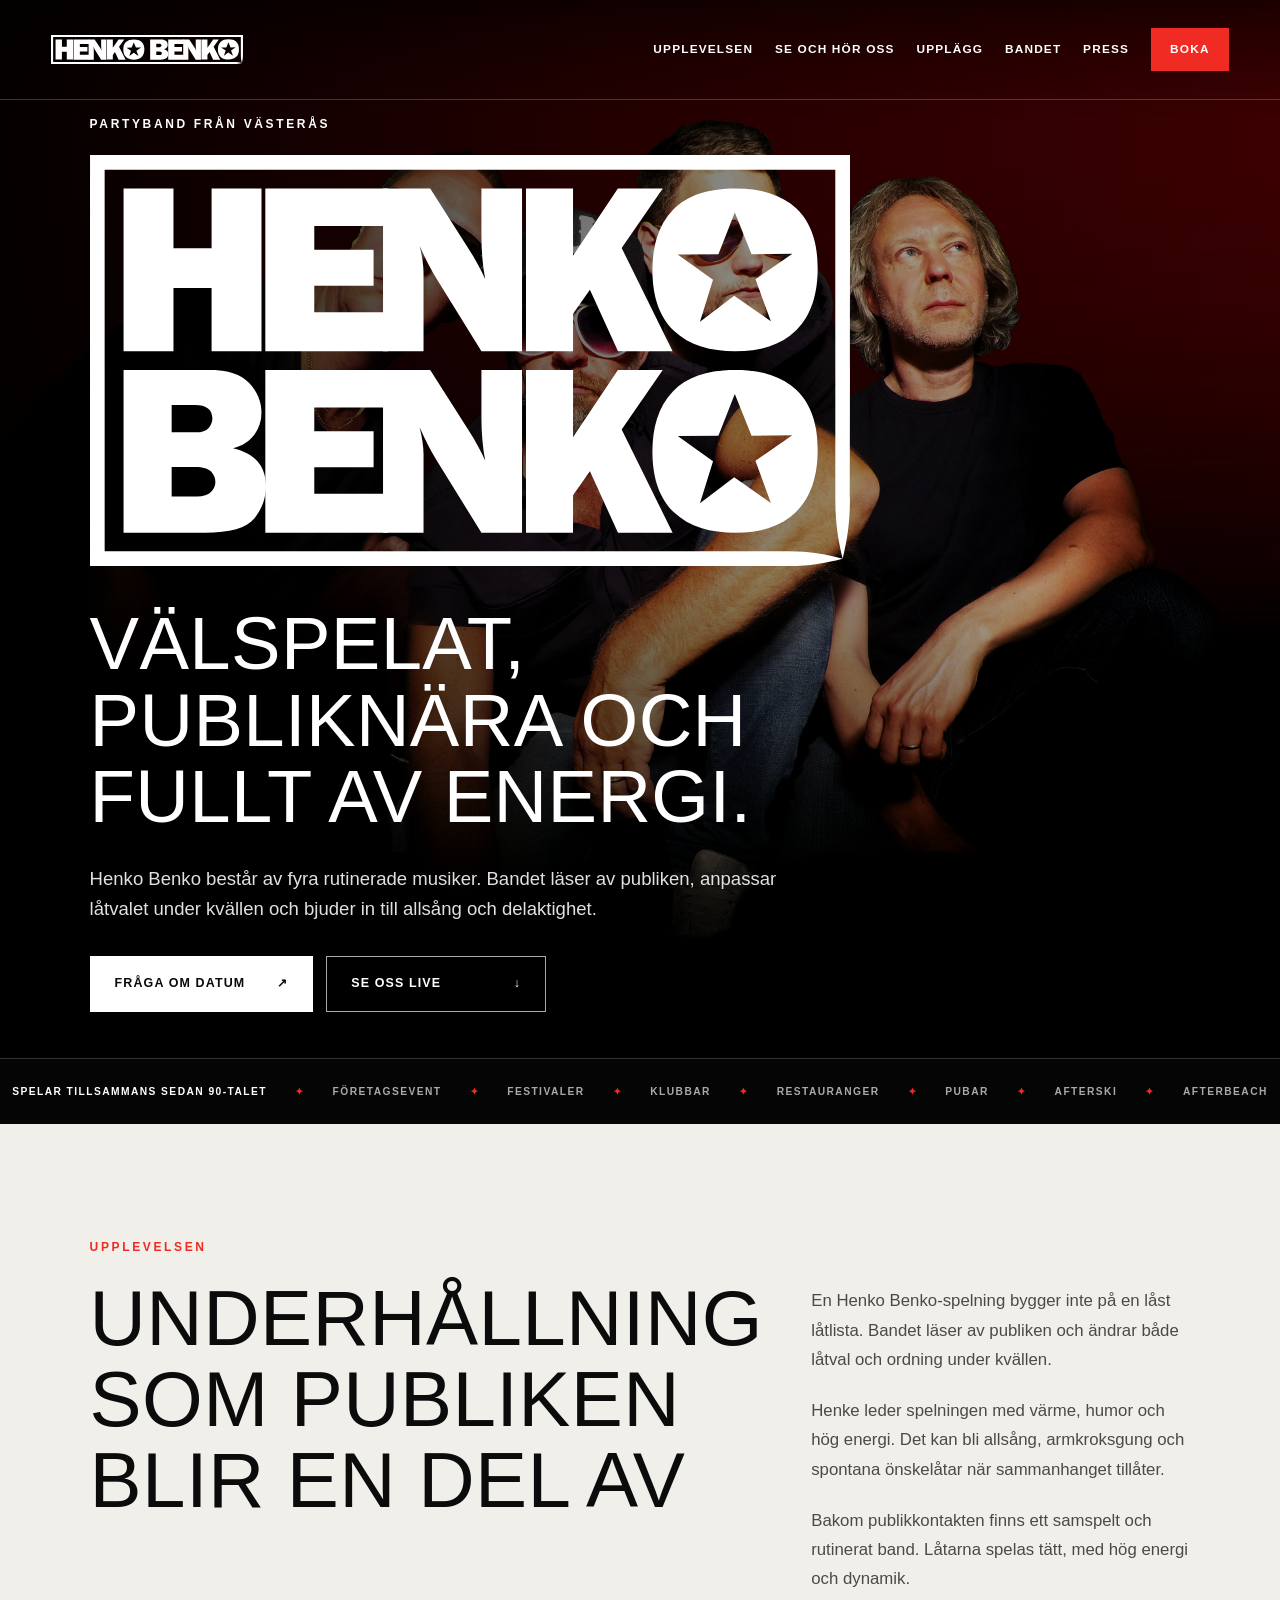
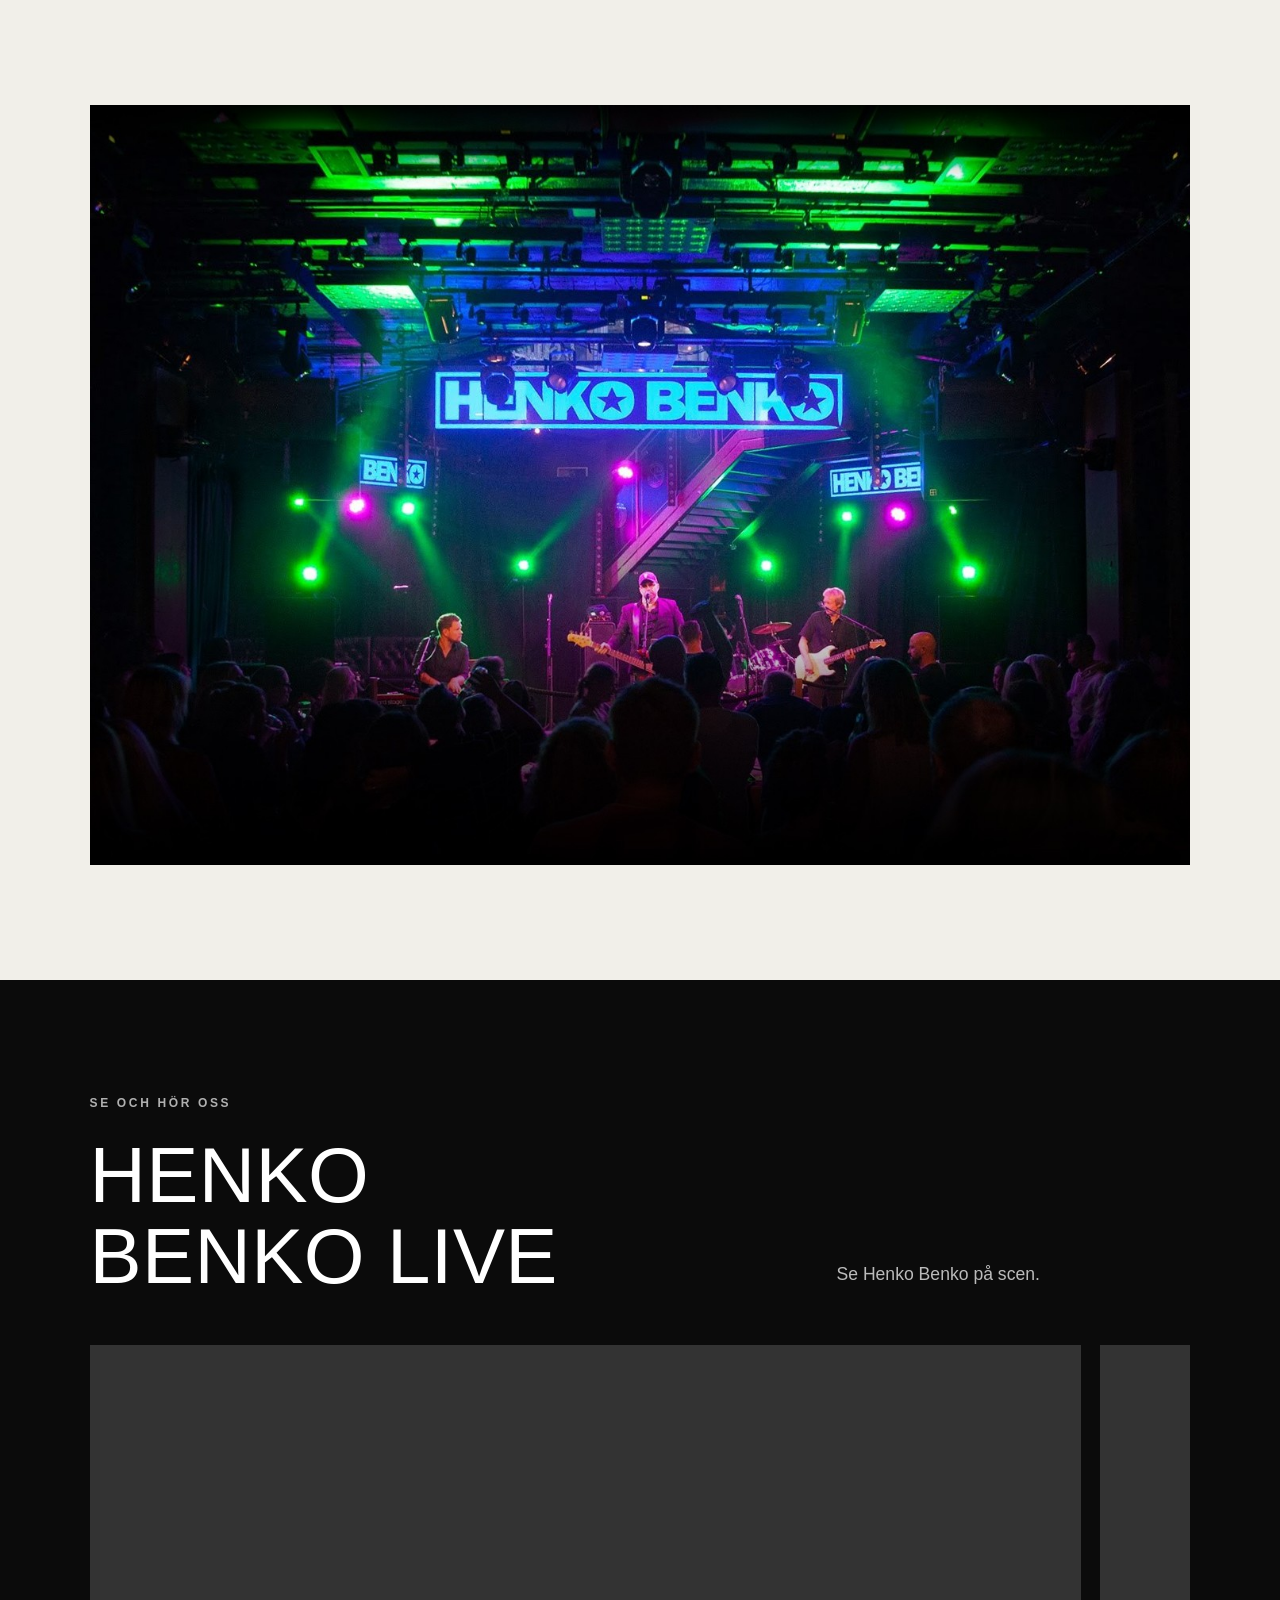
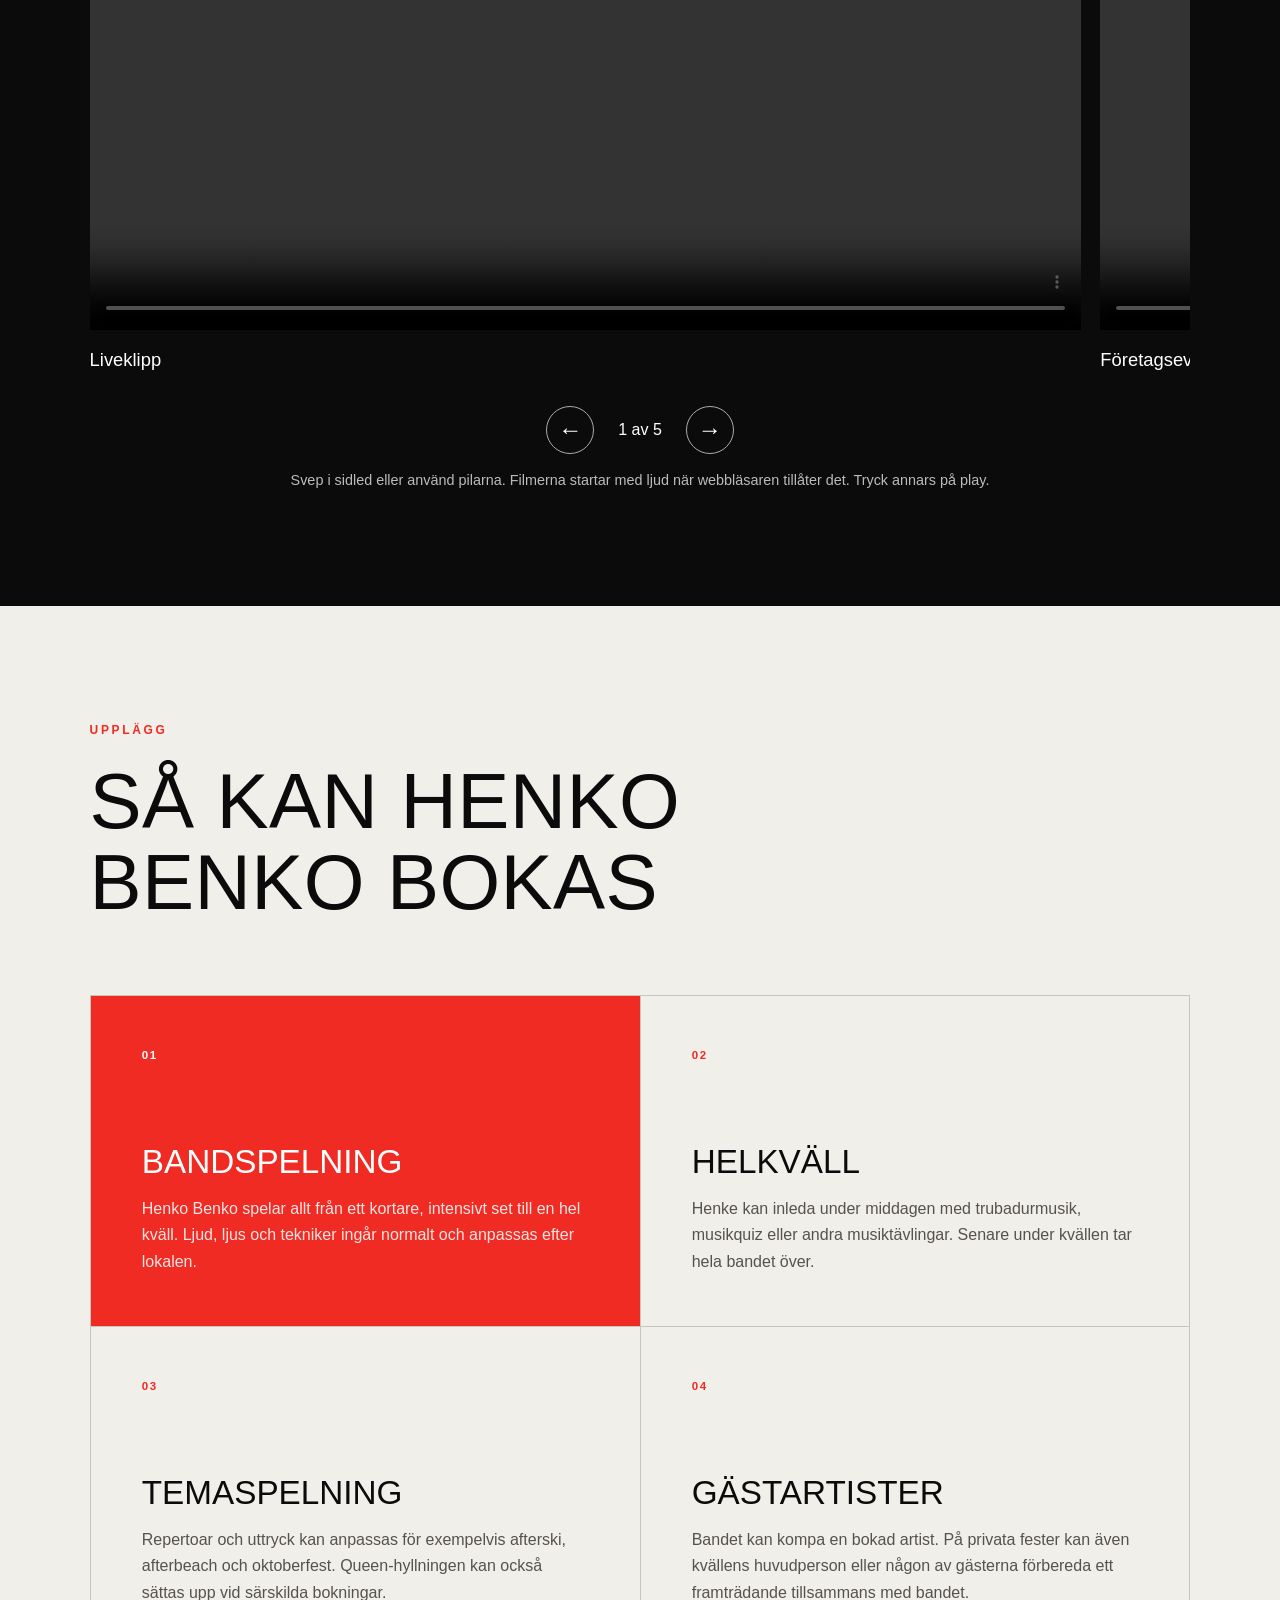
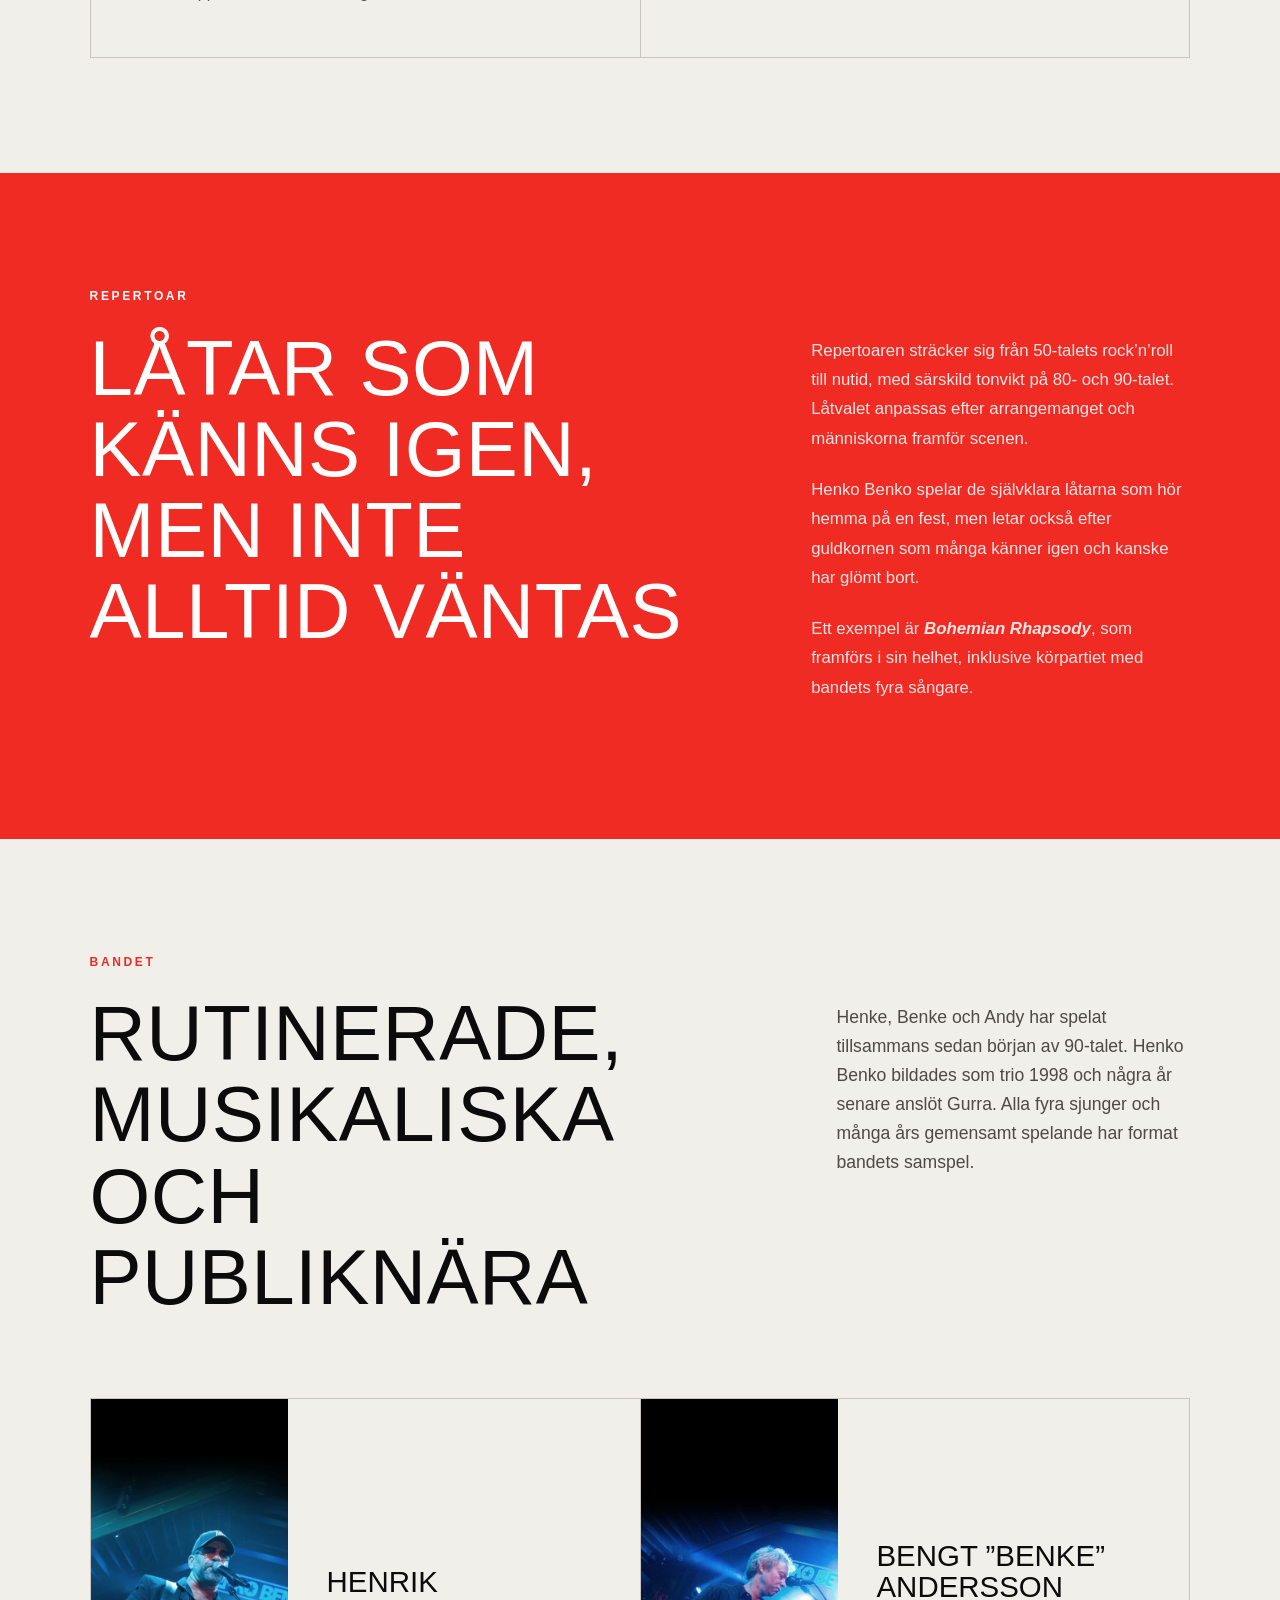
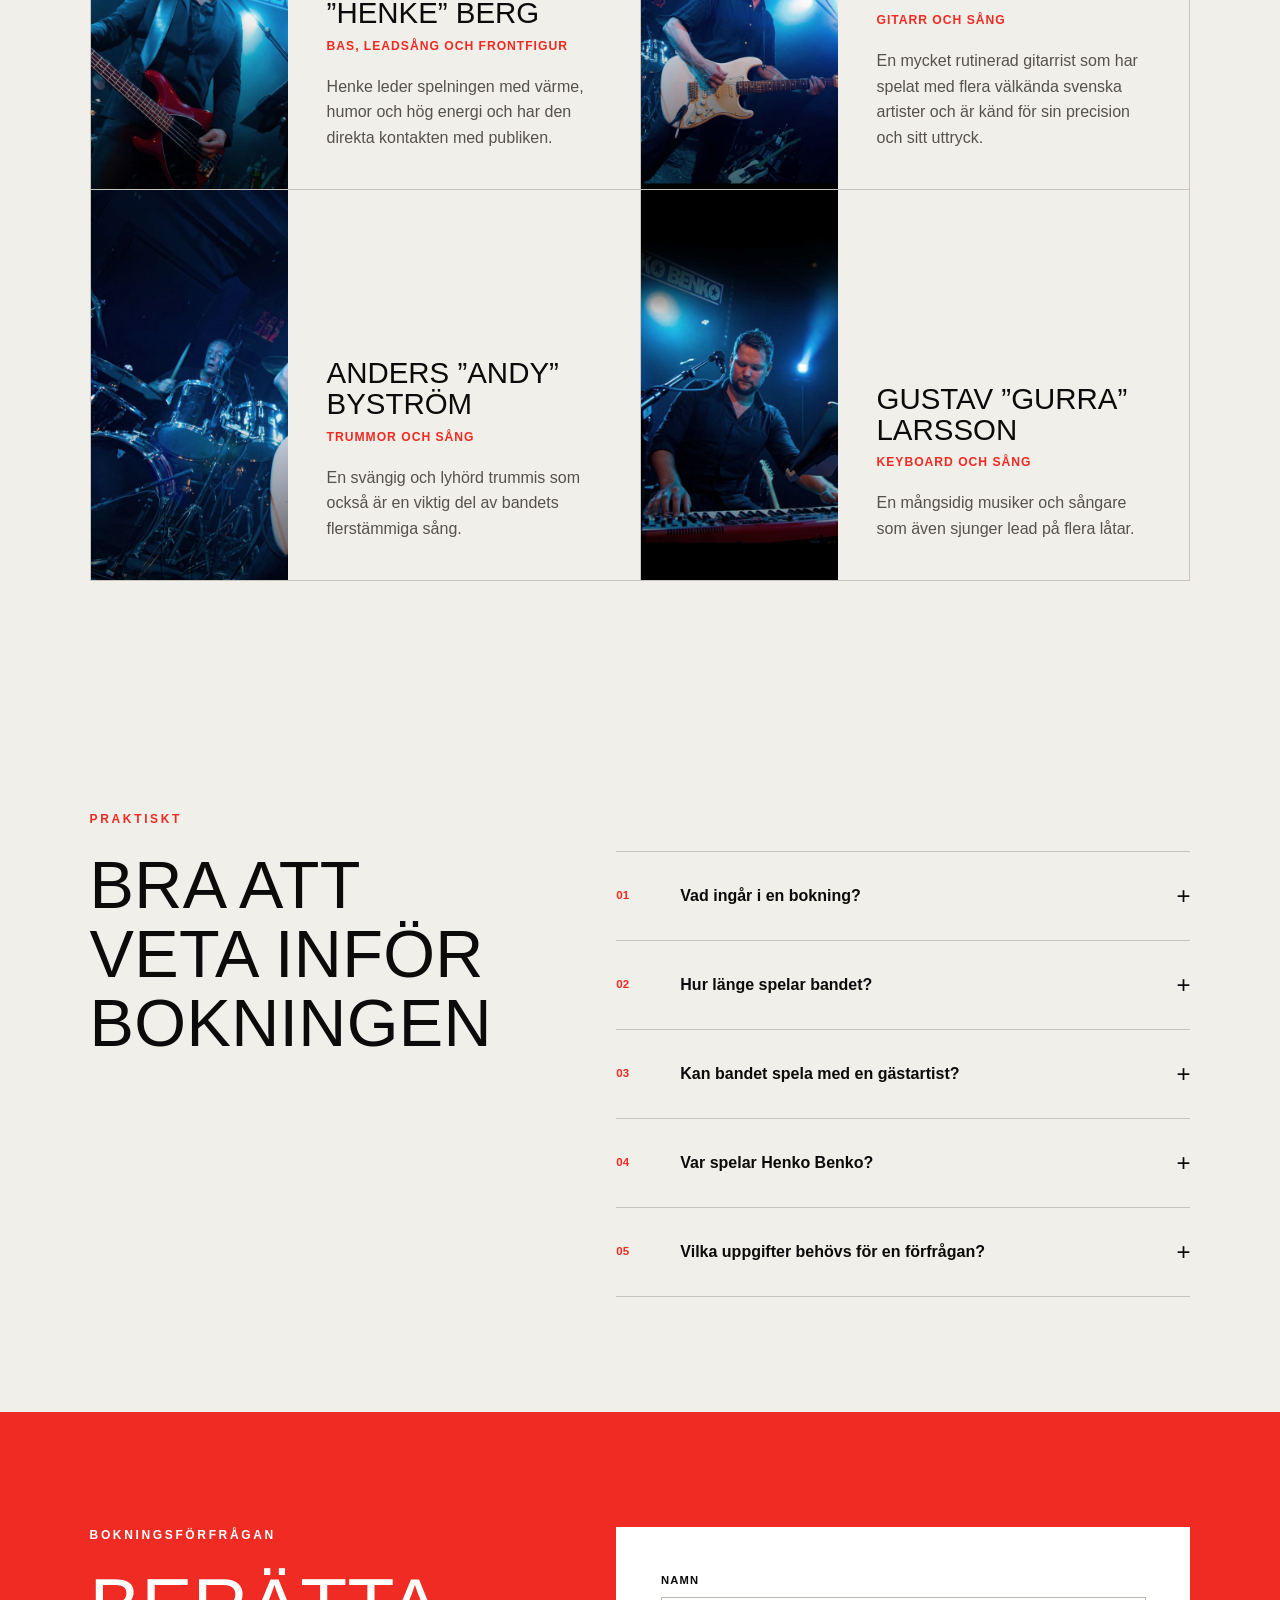
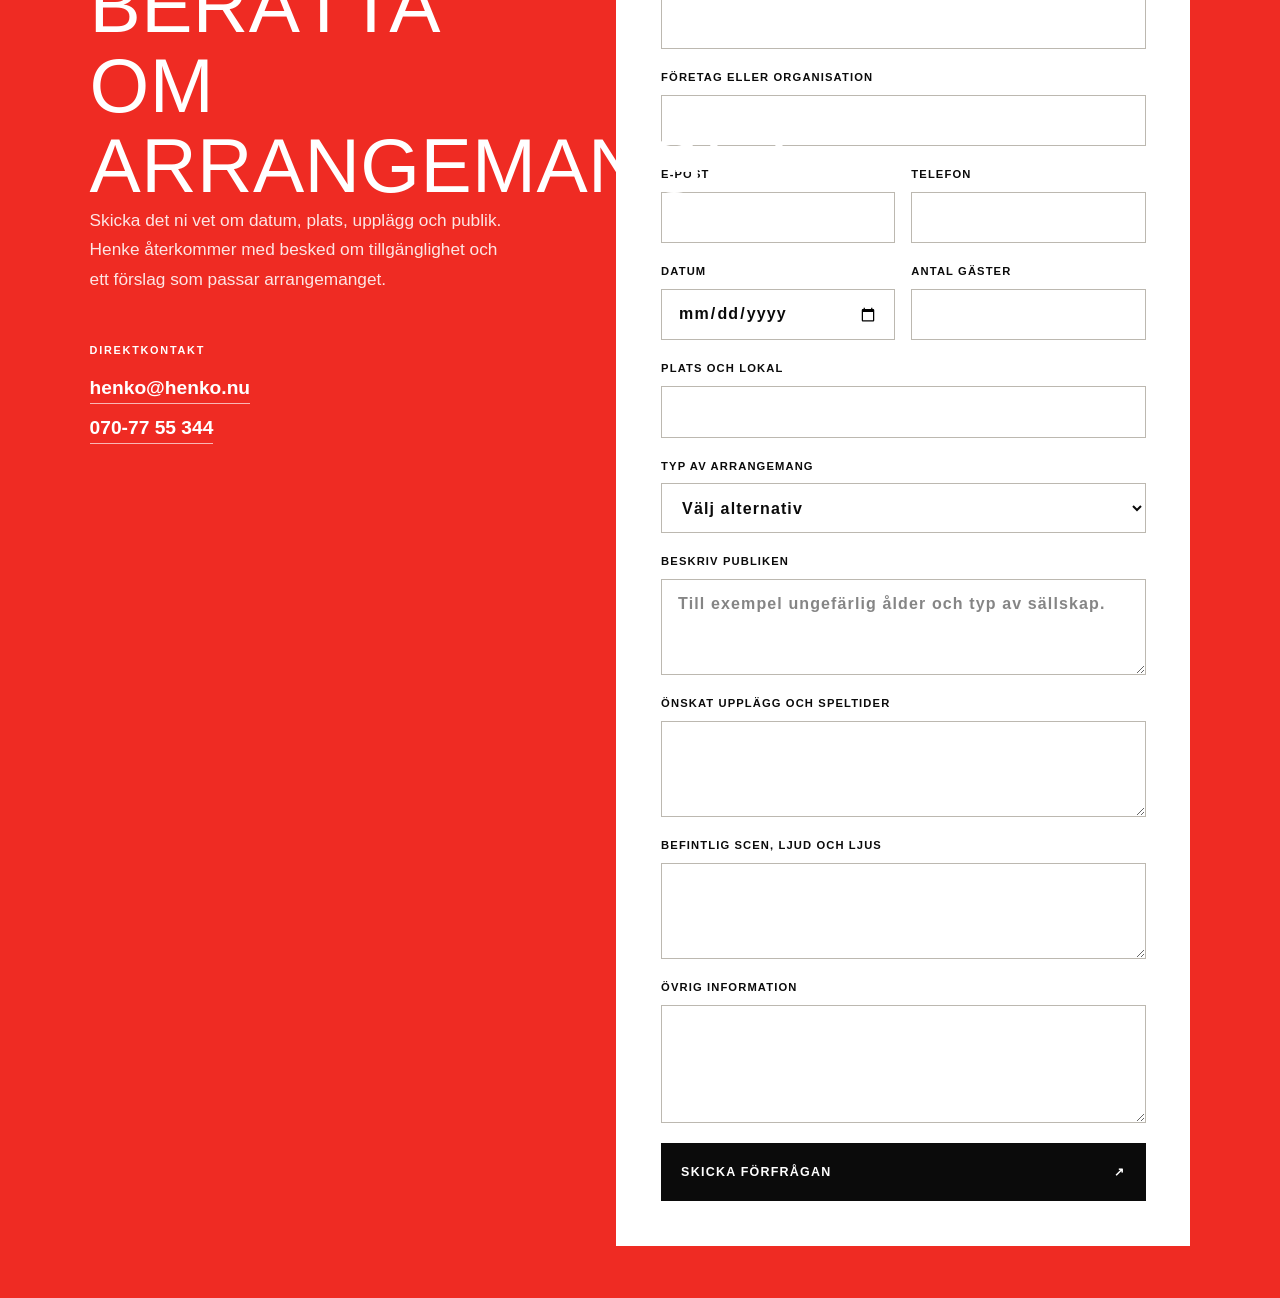
==== commit 8ce6975e: "Låt videokarusellens pilar gå runt" ====
--- a/index.html
+++ b/index.html
@@ -1 +1 @@
-<!DOCTYPE html><html lang="sv"><head><meta charSet="utf-8"/><meta name="viewport" content="width=device-width, initial-scale=1"/><link rel="preload" as="image" href="/logo/HenkoBenko_Logo_Vit.svg"/><link rel="preload" href="/images/HenkoBenkoPublik.jpg" as="image"/><link rel="preload" href="/press/HenkoBenkoJuldag2022-henk.jpg" as="image"/><link rel="preload" href="/press/HenkoBenkoJuldag2022-Benk.jpg" as="image"/><link rel="preload" href="/press/HenkoBenkoJuldag2022-Andy.jpg" as="image"/><link rel="preload" href="/press/HenkoBenkoJuldag2022-gus.jpg" as="image"/><link rel="stylesheet" href="/_next/static/chunks/0lhd2bw~va9n_.css" data-precedence="next"/><link rel="preload" as="script" fetchPriority="low" href="/_next/static/chunks/15xrurgzs99gv.js"/><script src="/_next/static/chunks/0dgq26a5_oy.a.js" async=""></script><script src="/_next/static/chunks/07lhk_q6pmm3r.js" async=""></script><script src="/_next/static/chunks/0au83~zq0~0pf.js" async=""></script><script src="/_next/static/chunks/turbopack-07ur8f85nectq.js" async=""></script><script src="/_next/static/chunks/01xlw8hd842-c.js" async=""></script><script src="/_next/static/chunks/0d3shmwh5_nmn.js" async=""></script><script src="/_next/static/chunks/06qpl8q._f283.js" async=""></script><title>Henko Benko | Partyband från Västerås</title><meta name="description" content="Välspelat, publiknära och fullt av energi. Henko Benko spelar på företagsevent, festivaler, klubbar, restauranger, pubar, afterski och afterbeach."/><link rel="manifest" href="/favicon/manifest.json"/><meta name="codex-preview" content="development"/><meta name="msapplication-TileColor" content="#0b0b0b"/><meta name="msapplication-TileImage" content="/favicon/ms-icon-144x144.png"/><meta name="msapplication-config" content="/favicon/browserconfig.xml"/><meta property="og:title" content="Henko Benko | Välspelat, publiknära och fullt av energi"/><meta property="og:description" content="Ett rutinerat partyband från Västerås som läser av publiken och anpassar låtvalet under kvällen."/><meta property="og:url" content="https://henko.nu/"/><meta property="og:site_name" content="Henko Benko"/><meta property="og:locale" content="sv_SE"/><meta property="og:image" content="https://henko.nu/images/Henko-Benko-Gruppbild.jpg"/><meta property="og:image:width" content="1200"/><meta property="og:image:height" content="1026"/><meta property="og:image:alt" content="Henko Benko"/><meta property="og:type" content="website"/><meta name="twitter:card" content="summary_large_image"/><meta name="twitter:title" content="Henko Benko | Partyband från Västerås"/><meta name="twitter:description" content="Välspelat, publiknära och fullt av energi."/><meta name="twitter:image" content="https://henko.nu/images/Henko-Benko-Gruppbild.jpg"/><link rel="shortcut icon" href="/favicon/favicon.ico"/><link rel="icon" href="/favicon/favicon.ico"/><link rel="icon" href="/favicon/favicon-16x16.png" sizes="16x16" type="image/png"/><link rel="icon" href="/favicon/favicon-32x32.png" sizes="32x32" type="image/png"/><link rel="icon" href="/favicon/favicon-96x96.png" sizes="96x96" type="image/png"/><link rel="apple-touch-icon" href="/favicon/apple-icon-57x57.png" sizes="57x57" type="image/png"/><link rel="apple-touch-icon" href="/favicon/apple-icon-60x60.png" sizes="60x60" type="image/png"/><link rel="apple-touch-icon" href="/favicon/apple-icon-72x72.png" sizes="72x72" type="image/png"/><link rel="apple-touch-icon" href="/favicon/apple-icon-76x76.png" sizes="76x76" type="image/png"/><link rel="apple-touch-icon" href="/favicon/apple-icon-114x114.png" sizes="114x114" type="image/png"/><link rel="apple-touch-icon" href="/favicon/apple-icon-120x120.png" sizes="120x120" type="image/png"/><link rel="apple-touch-icon" href="/favicon/apple-icon-144x144.png" sizes="144x144" type="image/png"/><link rel="apple-touch-icon" href="/favicon/apple-icon-152x152.png" sizes="152x152" type="image/png"/><link rel="apple-touch-icon" href="/favicon/apple-icon-180x180.png" sizes="180x180" type="image/png"/><script src="/_next/static/chunks/03~yq9q893hmn.js" noModule=""></script></head><body><div hidden=""><!--$--><!--/$--></div><main id="top"><header class="site-header sticky-header"><a class="brand" aria-label="Henko Benko, startsida" href="#top"><img src="/logo/HenkoBenko_Logo_Vit.svg" alt="Henko Benko"/></a><nav class="desktop-nav" aria-label="Huvudmeny"><a href="#upplevelsen">Upplevelsen</a><a href="#video">Se och hör oss</a><a href="#upplagg">Upplägg</a><a href="#bandet">Bandet</a><a href="/press/">Press</a><a class="nav-cta" href="#kontakt">Boka</a></nav><details class="mobile-menu"><summary aria-label="Öppna meny"><span></span><span></span><span></span></summary><nav aria-label="Mobilmeny"><a href="#upplevelsen">Upplevelsen</a><a href="#video">Se och hör oss</a><a href="#upplagg">Upplägg</a><a href="#bandet">Bandet</a><a href="/press/">Press</a><a href="/teknik/">Teknik</a><a href="#kontakt">Bokningsförfrågan</a></nav></details></header><section class="hero" aria-labelledby="hero-heading"><video autoPlay="" muted="" loop="" playsInline="" poster="/images/Henko-Benko-Gruppbild.jpg"><source src="/video/hero2.mp4" type="video/mp4"/></video><div class="hero-shade"></div><div class="hero-content"><p class="eyebrow">Partyband från Västerås</p><picture class="hero-logo"><source media="(max-width: 640px)" srcSet="/logo/HenkoBenko_Logo_Vit_2rad.svg"/><img src="/logo/HenkoBenko_Logo_Vit.svg" alt="Henko Benko"/></picture><h1 id="hero-heading">Välspelat, publiknära och fullt av energi.</h1><p class="hero-copy">Henko Benko består av fyra rutinerade musiker. Bandet läser av publiken, anpassar låtvalet under kvällen och bjuder in till allsång och delaktighet.</p><div class="hero-actions"><a class="button primary" href="#kontakt">Fråga om datum <span aria-hidden="true">↗</span></a><a class="button secondary" href="#video">Se oss live <span aria-hidden="true">↓</span></a></div></div><div class="hero-facts" aria-label="Kort om Henko Benko"><strong>Spelar tillsammans sedan 90-talet</strong><span>Företagsevent</span><span>Festivaler</span><span>Klubbar</span><span>Restauranger</span><span>Pubar</span><span>Afterski</span><span>Afterbeach</span></div></section><section class="experience section" id="upplevelsen" aria-labelledby="experience-heading"><p class="section-label">Upplevelsen</p><div class="split-heading"><h2 id="experience-heading">Underhållning som publiken blir en del av</h2><div class="body-copy"><p>En Henko Benko-spelning bygger inte på en låst låtlista. Bandet läser av publiken och ändrar både låtval och ordning under kvällen.</p><p>Henke leder spelningen med värme, humor och hög energi. Det kan bli allsång, armkroksgung och spontana önskelåtar när sammanhanget tillåter.</p><p>Bakom publikkontakten finns ett samspelt och rutinerat band. Låtarna spelas tätt, med hög energi och dynamik.</p></div></div><figure class="wide-photo"><img src="/images/HenkoBenkoPublik.jpg" alt="Henko Benko spelar live inför publik"/></figure></section><section class="video-section section dark-section" id="video" aria-labelledby="video-heading"><p class="section-label light">Se och hör oss</p><div class="section-intro"><h2 id="video-heading">Henko Benko live</h2><p>Se Henko Benko på scen.</p></div><div class="live-carousel" role="region" aria-label="Livefilmer" aria-roledescription="karusell"><div class="live-track" tabindex="0"><article class="live-slide" aria-label="1 av 5: Liveklipp"><div class="live-player"><video controls="" playsInline="" preload="metadata" aria-label="Liveklipp"><source src="/video/Video%202026-09-22%2C%2000.46.mp4" type="video/mp4"/>Din webbläsare kan inte spela filmen.</video></div><h3>Liveklipp</h3></article><article class="live-slide" aria-label="2 av 5: Företagsevent"><div class="live-player"><video controls="" playsInline="" preload="metadata" aria-label="Företagsevent"><source src="/video/CompanyEvent.mp4" type="video/mp4"/>Din webbläsare kan inte spela filmen.</video></div><h3>Företagsevent</h3></article><article class="live-slide" aria-label="3 av 5: Med David Lindgren"><div class="live-player"><video controls="" playsInline="" preload="metadata" aria-label="Med David Lindgren"><source src="/video/David.mp4" type="video/mp4"/>Din webbläsare kan inte spela filmen.</video></div><h3>Med David Lindgren</h3></article><article class="live-slide" aria-label="4 av 5: Med Nanne Grönvall"><div class="live-player"><video controls="" playsInline="" preload="metadata" aria-label="Med Nanne Grönvall"><source src="/video/Nanne.mp4" type="video/mp4"/>Din webbläsare kan inte spela filmen.</video></div><h3>Med Nanne Grönvall</h3></article><article class="live-slide" aria-label="5 av 5: Med Nordman"><div class="live-player"><video controls="" playsInline="" preload="metadata" aria-label="Med Nordman"><source src="/video/Nordman.mp4" type="video/mp4"/>Din webbläsare kan inte spela filmen.</video></div><h3>Med Nordman</h3></article></div><div class="live-controls"><button type="button" disabled="" aria-label="Föregående film">←</button><span aria-live="polite">1<!-- --> av <!-- -->5</span><button type="button" aria-label="Nästa film">→</button></div><p class="live-hint">Svep i sidled eller använd pilarna. Filmerna startar med ljud när webbläsaren tillåter det. Tryck annars på play.</p></div></section><section class="formats section" id="upplagg" aria-labelledby="formats-heading"><p class="section-label">Upplägg</p><h2 id="formats-heading">Så kan Henko Benko bokas</h2><div class="format-grid"><article class="featured"><span>01</span><h3>Bandspelning</h3><p>Henko Benko spelar allt från ett kortare, intensivt set till en hel kväll. Ljud, ljus och tekniker ingår normalt och anpassas efter lokalen.</p></article><article class=""><span>02</span><h3>Helkväll</h3><p>Henke kan inleda under middagen med trubadurmusik, musikquiz eller andra musiktävlingar. Senare under kvällen tar hela bandet över.</p></article><article class=""><span>03</span><h3>Temaspelning</h3><p>Repertoar och uttryck kan anpassas för exempelvis afterski, afterbeach och oktoberfest. Queen-hyllningen kan också sättas upp vid särskilda bokningar.</p></article><article class=""><span>04</span><h3>Gästartister</h3><p>Bandet kan kompa en bokad artist. På privata fester kan även kvällens huvudperson eller någon av gästerna förbereda ett framträdande tillsammans med bandet.</p></article></div></section><section class="repertoire-section section" id="repertoar" aria-labelledby="repertoire-heading"><p class="section-label light">Repertoar</p><div class="split-heading"><h2 id="repertoire-heading">Låtar som känns igen, men inte alltid väntas</h2><div class="body-copy light-copy"><p>Repertoaren sträcker sig från 50-talets rock’n’roll till nutid, med särskild tonvikt på 80- och 90-talet. Låtvalet anpassas efter arrangemanget och människorna framför scenen.</p><p>Henko Benko spelar de självklara låtarna som hör hemma på en fest, men letar också efter guldkornen som många känner igen och kanske har glömt bort.</p><p>Ett exempel är <em>Bohemian Rhapsody</em>, som framförs i sin helhet, inklusive körpartiet med bandets fyra sångare.</p></div></div></section><section class="members section" id="bandet" aria-labelledby="members-heading"><p class="section-label">Bandet</p><div class="section-intro band-intro"><h2 id="members-heading">Rutinerade, musikaliska och publiknära</h2><p>Henke, Benke och Andy har spelat tillsammans sedan början av 90-talet. Henko Benko bildades som trio 1998 och några år senare anslöt Gurra. Alla fyra sjunger och många års gemensamt spelande har format bandets samspel.</p></div><div class="member-grid"><article class="member"><figure><img src="/press/HenkoBenkoJuldag2022-henk.jpg" alt="Henrik ”Henke” Berg i Henko Benko"/></figure><div><h3>Henrik ”Henke” Berg</h3><strong>Bas, leadsång och frontfigur</strong><p>Henke leder spelningen med värme, humor och hög energi och har den direkta kontakten med publiken.</p></div></article><article class="member"><figure><img src="/press/HenkoBenkoJuldag2022-Benk.jpg" alt="Bengt ”Benke” Andersson i Henko Benko"/></figure><div><h3>Bengt ”Benke” Andersson</h3><strong>Gitarr och sång</strong><p>En mycket rutinerad gitarrist som har spelat med flera välkända svenska artister och är känd för sin precision och sitt uttryck.</p></div></article><article class="member"><figure><img src="/press/HenkoBenkoJuldag2022-Andy.jpg" alt="Anders ”Andy” Byström i Henko Benko"/></figure><div><h3>Anders ”Andy” Byström</h3><strong>Trummor och sång</strong><p>En svängig och lyhörd trummis som också är en viktig del av bandets flerstämmiga sång.</p></div></article><article class="member"><figure><img src="/press/HenkoBenkoJuldag2022-gus.jpg" alt="Gustav ”Gurra” Larsson i Henko Benko"/></figure><div><h3>Gustav ”Gurra” Larsson</h3><strong>Keyboard och sång</strong><p>En mångsidig musiker och sångare som även sjunger lead på flera låtar.</p></div></article></div></section><section class="faq section" id="praktiskt" aria-labelledby="faq-heading"><p class="section-label">Praktiskt</p><div class="faq-layout"><h2 id="faq-heading">Bra att veta inför bokningen</h2><div class="faq-list"><details><summary><span>01</span>Vad ingår i en bokning?<b aria-hidden="true">+</b></summary><p>Ljud, ljus och tekniker ingår normalt. Om lokalen eller arrangören redan har en teknisk produktion anpassas upplägget efter den.</p></details><details><summary><span>02</span>Hur länge spelar bandet?<b aria-hidden="true">+</b></summary><p>Henko Benko kan göra allt från ett intensivt set på omkring en timme till en hel kväll. Ett vanligt upplägg är tre set om cirka 40 minuter.</p></details><details><summary><span>03</span>Kan bandet spela med en gästartist?<b aria-hidden="true">+</b></summary><p>Ja. Henko Benko kan kompa både etablerade artister och gäster som förberett ett framträdande tillsammans med bandet.</p></details><details><summary><span>04</span>Var spelar Henko Benko?<b aria-hidden="true">+</b></summary><p>Bandet utgår från Västerås och tar uppdrag i hela Sverige och utomlands. Förfrågningar bedöms utifrån plats, datum och arrangemang.</p></details><details><summary><span>05</span>Vilka uppgifter behövs för en förfrågan?<b aria-hidden="true">+</b></summary><p>Datum, plats, typ av arrangemang, ungefärligt antal gäster och vad det är för publik, till exempel åldersspann och sammanhang. Även önskade speltider och information om lokalens teknik är bra att skicka med.</p></details></div></div></section><section class="contact section" id="kontakt" aria-labelledby="contact-heading"><div class="contact-copy"><p class="section-label light">Bokningsförfrågan</p><h2 id="contact-heading">Berätta om arrangemanget</h2><p>Skicka det ni vet om datum, plats, upplägg och publik. Henke återkommer med besked om tillgänglighet och ett förslag som passar arrangemanget.</p><div class="direct-contact"><span>Direktkontakt</span><a href="mailto:henko@henko.nu">henko@henko.nu</a><a href="tel:+46707755344">070-77 55 344</a></div></div><form class="booking-form" action="https://formspree.io/f/xkjwakzv" method="POST"><input type="hidden" name="_subject" value="Bokningsförfrågan från henko.nu"/><label>Namn<input autoComplete="name" required="" name="name"/></label><label>Företag eller organisation<input autoComplete="organization" name="company"/></label><div class="form-row"><label>E-post<input type="email" autoComplete="email" required="" name="email"/></label><label>Telefon<input type="tel" autoComplete="tel" name="phone"/></label></div><div class="form-row"><label>Datum<input type="date" name="date"/></label><label>Antal gäster<input type="number" min="1" inputMode="numeric" name="guests"/></label></div><label>Plats och lokal<input name="venue"/></label><label>Typ av arrangemang<select name="event_type"><option value="" disabled="" selected="">Välj alternativ</option><option>Företagsevent</option><option>Festival</option><option>Klubb, restaurang eller pub</option><option>Privat fest</option><option>Afterski eller afterbeach</option><option>Annat</option></select></label><label>Beskriv publiken<textarea name="audience" rows="3" placeholder="Till exempel ungefärlig ålder och typ av sällskap."></textarea></label><label>Önskat upplägg och speltider<textarea name="format_and_times" rows="3"></textarea></label><label>Befintlig scen, ljud och ljus<textarea name="production" rows="3"></textarea></label><label>Övrig information<textarea name="message" rows="4"></textarea></label><button type="submit">Skicka förfrågan <span aria-hidden="true">↗</span></button></form></section><footer><img src="/logo/HenkoBenko_Logo_Vit.svg" alt="Henko Benko"/><p>Partyband från Västerås</p><div><a href="/press/">Press</a><a href="/teknik/">Teknik</a><a href="#top">Till toppen ↑</a></div></footer></main><!--$--><!--/$--><script src="/_next/static/chunks/15xrurgzs99gv.js" id="_R_" async=""></script><script>(self.__next_f=self.__next_f||[]).push([0])</script><script>self.__next_f.push([1,"1:\"$Sreact.fragment\"\n2:I[39756,[\"/_next/static/chunks/01xlw8hd842-c.js\",\"/_next/static/chunks/0d3shmwh5_nmn.js\"],\"default\"]\n3:I[37457,[\"/_next/static/chunks/01xlw8hd842-c.js\",\"/_next/static/chunks/0d3shmwh5_nmn.js\"],\"default\"]\n4:I[60426,[\"/_next/static/chunks/01xlw8hd842-c.js\",\"/_next/static/chunks/0d3shmwh5_nmn.js\",\"/_next/static/chunks/06qpl8q._f283.js\"],\"default\"]\n10:I[68027,[\"/_next/static/chunks/01xlw8hd842-c.js\",\"/_next/static/chunks/0d3shmwh5_nmn.js\"],\"default\",1]\n:HL[\"/_next/static/chunks/0lhd2bw~va9n_.css\",\"style\"]\n:HL[\"/images/HenkoBenkoPublik.jpg\",\"image\"]\n5:[[\"$\",\"source\",null,{\"media\":\"(max-width: 640px)\",\"srcSet\":\"/logo/HenkoBenko_Logo_Vit_2rad.svg\"}],[\"$\",\"img\",null,{\"src\":\"/logo/HenkoBenko_Logo_Vit.svg\",\"alt\":\"Henko Benko\"}]]\n"])</script><script>self.__next_f.push([1,"0:{\"P\":null,\"c\":[\"\",\"\"],\"q\":\"\",\"i\":false,\"f\":[[[\"\",{\"children\":[\"__PAGE__\",{}]},\"$undefined\",\"$undefined\",16],[[\"$\",\"$1\",\"c\",{\"children\":[[[\"$\",\"link\",\"0\",{\"rel\":\"stylesheet\",\"href\":\"/_next/static/chunks/0lhd2bw~va9n_.css\",\"precedence\":\"next\",\"crossOrigin\":\"$undefined\",\"nonce\":\"$undefined\"}],[\"$\",\"script\",\"script-0\",{\"src\":\"/_next/static/chunks/01xlw8hd842-c.js\",\"async\":true,\"nonce\":\"$undefined\"}],[\"$\",\"script\",\"script-1\",{\"src\":\"/_next/static/chunks/0d3shmwh5_nmn.js\",\"async\":true,\"nonce\":\"$undefined\"}]],[\"$\",\"html\",null,{\"lang\":\"sv\",\"children\":[\"$\",\"body\",null,{\"children\":[\"$\",\"$L2\",null,{\"parallelRouterKey\":\"children\",\"error\":\"$undefined\",\"errorStyles\":\"$undefined\",\"errorScripts\":\"$undefined\",\"template\":[\"$\",\"$L3\",null,{}],\"templateStyles\":\"$undefined\",\"templateScripts\":\"$undefined\",\"notFound\":[[[\"$\",\"title\",null,{\"children\":\"404: This page could not be found.\"}],[\"$\",\"div\",null,{\"style\":{\"fontFamily\":\"system-ui,\\\"Segoe UI\\\",Roboto,Helvetica,Arial,sans-serif,\\\"Apple Color Emoji\\\",\\\"Segoe UI Emoji\\\"\",\"height\":\"100vh\",\"textAlign\":\"center\",\"display\":\"flex\",\"flexDirection\":\"column\",\"alignItems\":\"center\",\"justifyContent\":\"center\"},\"children\":[\"$\",\"div\",null,{\"children\":[[\"$\",\"style\",null,{\"dangerouslySetInnerHTML\":{\"__html\":\"body{color:#000;background:#fff;margin:0}.next-error-h1{border-right:1px solid rgba(0,0,0,.3)}@media (prefers-color-scheme:dark){body{color:#fff;background:#000}.next-error-h1{border-right:1px solid rgba(255,255,255,.3)}}\"}}],[\"$\",\"h1\",null,{\"className\":\"next-error-h1\",\"style\":{\"display\":\"inline-block\",\"margin\":\"0 20px 0 0\",\"padding\":\"0 23px 0 0\",\"fontSize\":24,\"fontWeight\":500,\"verticalAlign\":\"top\",\"lineHeight\":\"49px\"},\"children\":404}],[\"$\",\"div\",null,{\"style\":{\"display\":\"inline-block\"},\"children\":[\"$\",\"h2\",null,{\"style\":{\"fontSize\":14,\"fontWeight\":400,\"lineHeight\":\"49px\",\"margin\":0},\"children\":\"This page could not be found.\"}]}]]}]}]],[]],\"forbidden\":\"$undefined\",\"unauthorized\":\"$undefined\"}]}]}]]}],{\"children\":[[\"$\",\"$1\",\"c\",{\"children\":[[\"$\",\"main\",null,{\"id\":\"top\",\"children\":[[\"$\",\"$L4\",null,{\"onHome\":true}],[\"$\",\"section\",null,{\"className\":\"hero\",\"aria-labelledby\":\"hero-heading\",\"children\":[[\"$\",\"video\",null,{\"autoPlay\":true,\"muted\":true,\"loop\":true,\"playsInline\":true,\"poster\":\"/images/Henko-Benko-Gruppbild.jpg\",\"children\":[\"$\",\"source\",null,{\"src\":\"/video/hero2.mp4\",\"type\":\"video/mp4\"}]}],[\"$\",\"div\",null,{\"className\":\"hero-shade\"}],[\"$\",\"div\",null,{\"className\":\"hero-content\",\"children\":[[\"$\",\"p\",null,{\"className\":\"eyebrow\",\"children\":\"Partyband från Västerås\"}],[\"$\",\"picture\",null,{\"className\":\"hero-logo\",\"children\":\"$5\"}],[\"$\",\"h1\",null,{\"id\":\"hero-heading\",\"children\":\"Välspelat, publiknära och fullt av energi.\"}],[\"$\",\"p\",null,{\"className\":\"hero-copy\",\"children\":\"Henko Benko består av fyra rutinerade musiker. Bandet läser av publiken, anpassar låtvalet under kvällen och bjuder in till allsång och delaktighet.\"}],[\"$\",\"div\",null,{\"className\":\"hero-actions\",\"children\":[[\"$\",\"a\",null,{\"className\":\"button primary\",\"href\":\"#kontakt\",\"children\":[\"Fråga om datum \",[\"$\",\"span\",null,{\"aria-hidden\":\"true\",\"children\":\"↗\"}]]}],[\"$\",\"a\",null,{\"className\":\"button secondary\",\"href\":\"#video\",\"children\":[\"Se oss live \",[\"$\",\"span\",null,{\"aria-hidden\":\"true\",\"children\":\"↓\"}]]}]]}]]}],[\"$\",\"div\",null,{\"className\":\"hero-facts\",\"aria-label\":\"Kort om Henko Benko\",\"children\":[[\"$\",\"strong\",null,{\"children\":\"Spelar tillsammans sedan 90-talet\"}],[\"$\",\"span\",null,{\"children\":\"Företagsevent\"}],[\"$\",\"span\",null,{\"children\":\"Festivaler\"}],[\"$\",\"span\",null,{\"children\":\"Klubbar\"}],[\"$\",\"span\",null,{\"children\":\"Restauranger\"}],[\"$\",\"span\",null,{\"children\":\"Pubar\"}],[\"$\",\"span\",null,{\"children\":\"Afterski\"}],[\"$\",\"span\",null,{\"children\":\"Afterbeach\"}]]}]]}],[\"$\",\"section\",null,{\"className\":\"experience section\",\"id\":\"upplevelsen\",\"aria-labelledby\":\"experience-heading\",\"children\":[[\"$\",\"p\",null,{\"className\":\"section-label\",\"children\":\"Upplevelsen\"}],[\"$\",\"div\",null,{\"className\":\"split-heading\",\"children\":[[\"$\",\"h2\",null,{\"id\":\"experience-heading\",\"children\":\"Underhållning som publiken blir en del av\"}],[\"$\",\"div\",null,{\"className\":\"body-copy\",\"children\":[[\"$\",\"p\",null,{\"children\":\"En Henko Benko-spelning bygger inte på en låst låtlista. Bandet läser av publiken och ändrar både låtval och ordning under kvällen.\"}],[\"$\",\"p\",null,{\"children\":\"Henke leder spelningen med värme, humor och hög energi. Det kan bli allsång, armkroksgung och spontana önskelåtar när sammanhanget tillåter.\"}],[\"$\",\"p\",null,{\"children\":\"Bakom publikkontakten finns ett samspelt och rutinerat band. Låtarna spelas tätt, med hög energi och dynamik.\"}]]}]]}],[\"$\",\"figure\",null,{\"className\":\"wide-photo\",\"children\":[\"$\",\"img\",null,{\"src\":\"/images/HenkoBenkoPublik.jpg\",\"alt\":\"Henko Benko spelar live inför publik\"}]}]]}],\"$L6\",\"$L7\",\"$L8\",\"$L9\",\"$La\",\"$Lb\",\"$Lc\"]}],[\"$Ld\"],\"$Le\"]}],{},null,false,null]},null,false,null],\"$Lf\",false]],\"m\":\"$undefined\",\"G\":[\"$10\",[\"$L11\"]],\"S\":true,\"h\":null,\"s\":\"$undefined\",\"l\":\"$undefined\",\"p\":\"$undefined\",\"d\":\"$undefined\",\"b\":\"uvtEVq56Wwzp2Bhd0XRlW\"}\n"])</script><script>self.__next_f.push([1,"12:I[99461,[\"/_next/static/chunks/01xlw8hd842-c.js\",\"/_next/static/chunks/0d3shmwh5_nmn.js\",\"/_next/static/chunks/06qpl8q._f283.js\"],\"default\"]\n13:I[22016,[\"/_next/static/chunks/01xlw8hd842-c.js\",\"/_next/static/chunks/0d3shmwh5_nmn.js\",\"/_next/static/chunks/06qpl8q._f283.js\"],\"\"]\n14:I[97367,[\"/_next/static/chunks/01xlw8hd842-c.js\",\"/_next/static/chunks/0d3shmwh5_nmn.js\"],\"OutletBoundary\"]\n15:\"$Sreact.suspense\"\n17:I[97367,[\"/_next/static/chunks/01xlw8hd842-c.js\",\"/_next/static/chunks/0d3shmwh5_nmn.js\"],\"ViewportBoundary\"]\n19:I[97367,[\"/_next/static/chunks/01xlw8hd842-c.js\",\"/_next/static/chunks/0d3shmwh5_nmn.js\"],\"MetadataBoundary\"]\n:HL[\"/press/HenkoBenkoJuldag2022-henk.jpg\",\"image\"]\n:HL[\"/press/HenkoBenkoJuldag2022-Benk.jpg\",\"image\"]\n:HL[\"/press/HenkoBenkoJuldag2022-Andy.jpg\",\"image\"]\n:HL[\"/press/HenkoBenkoJuldag2022-gus.jpg\",\"image\"]\n:HL[\"/logo/HenkoBenko_Logo_Vit.svg\",\"image\"]\n6:[\"$\",\"section\",null,{\"className\":\"video-section section dark-section\",\"id\":\"video\",\"aria-labelledby\":\"video-heading\",\"children\":[[\"$\",\"p\",null,{\"className\":\"section-label light\",\"children\":\"Se och hör oss\"}],[\"$\",\"div\",null,{\"className\":\"section-intro\",\"children\":[[\"$\",\"h2\",null,{\"id\":\"video-heading\",\"children\":\"Henko Benko live\"}],[\"$\",\"p\",null,{\"children\":\"Se Henko Benko på scen.\"}]]}],[\"$\",\"$L12\",null,{}]]}]\n"])</script><script>self.__next_f.push([1,"7:[\"$\",\"section\",null,{\"className\":\"formats section\",\"id\":\"upplagg\",\"aria-labelledby\":\"formats-heading\",\"children\":[[\"$\",\"p\",null,{\"className\":\"section-label\",\"children\":\"Upplägg\"}],[\"$\",\"h2\",null,{\"id\":\"formats-heading\",\"children\":\"Så kan Henko Benko bokas\"}],[\"$\",\"div\",null,{\"className\":\"format-grid\",\"children\":[[\"$\",\"article\",\"Bandspelning\",{\"className\":\"featured\",\"children\":[[\"$\",\"span\",null,{\"children\":\"01\"}],[\"$\",\"h3\",null,{\"children\":\"Bandspelning\"}],[\"$\",\"p\",null,{\"children\":\"Henko Benko spelar allt från ett kortare, intensivt set till en hel kväll. Ljud, ljus och tekniker ingår normalt och anpassas efter lokalen.\"}]]}],[\"$\",\"article\",\"Helkväll\",{\"className\":\"\",\"children\":[[\"$\",\"span\",null,{\"children\":\"02\"}],[\"$\",\"h3\",null,{\"children\":\"Helkväll\"}],[\"$\",\"p\",null,{\"children\":\"Henke kan inleda under middagen med trubadurmusik, musikquiz eller andra musiktävlingar. Senare under kvällen tar hela bandet över.\"}]]}],[\"$\",\"article\",\"Temaspelning\",{\"className\":\"\",\"children\":[[\"$\",\"span\",null,{\"children\":\"03\"}],[\"$\",\"h3\",null,{\"children\":\"Temaspelning\"}],[\"$\",\"p\",null,{\"children\":\"Repertoar och uttryck kan anpassas för exempelvis afterski, afterbeach och oktoberfest. Queen-hyllningen kan också sättas upp vid särskilda bokningar.\"}]]}],[\"$\",\"article\",\"Gästartister\",{\"className\":\"\",\"children\":[[\"$\",\"span\",null,{\"children\":\"04\"}],[\"$\",\"h3\",null,{\"children\":\"Gästartister\"}],[\"$\",\"p\",null,{\"children\":\"Bandet kan kompa en bokad artist. På privata fester kan även kvällens huvudperson eller någon av gästerna förbereda ett framträdande tillsammans med bandet.\"}]]}]]}]]}]\n"])</script><script>self.__next_f.push([1,"8:[\"$\",\"section\",null,{\"className\":\"repertoire-section section\",\"id\":\"repertoar\",\"aria-labelledby\":\"repertoire-heading\",\"children\":[[\"$\",\"p\",null,{\"className\":\"section-label light\",\"children\":\"Repertoar\"}],[\"$\",\"div\",null,{\"className\":\"split-heading\",\"children\":[[\"$\",\"h2\",null,{\"id\":\"repertoire-heading\",\"children\":\"Låtar som känns igen, men inte alltid väntas\"}],[\"$\",\"div\",null,{\"className\":\"body-copy light-copy\",\"children\":[[\"$\",\"p\",null,{\"children\":\"Repertoaren sträcker sig från 50-talets rock’n’roll till nutid, med särskild tonvikt på 80- och 90-talet. Låtvalet anpassas efter arrangemanget och människorna framför scenen.\"}],[\"$\",\"p\",null,{\"children\":\"Henko Benko spelar de självklara låtarna som hör hemma på en fest, men letar också efter guldkornen som många känner igen och kanske har glömt bort.\"}],[\"$\",\"p\",null,{\"children\":[\"Ett exempel är \",[\"$\",\"em\",null,{\"children\":\"Bohemian Rhapsody\"}],\", som framförs i sin helhet, inklusive körpartiet med bandets fyra sångare.\"]}]]}]]}]]}]\n"])</script><script>self.__next_f.push([1,"9:[\"$\",\"section\",null,{\"className\":\"members section\",\"id\":\"bandet\",\"aria-labelledby\":\"members-heading\",\"children\":[[\"$\",\"p\",null,{\"className\":\"section-label\",\"children\":\"Bandet\"}],[\"$\",\"div\",null,{\"className\":\"section-intro band-intro\",\"children\":[[\"$\",\"h2\",null,{\"id\":\"members-heading\",\"children\":\"Rutinerade, musikaliska och publiknära\"}],[\"$\",\"p\",null,{\"children\":\"Henke, Benke och Andy har spelat tillsammans sedan början av 90-talet. Henko Benko bildades som trio 1998 och några år senare anslöt Gurra. Alla fyra sjunger och många års gemensamt spelande har format bandets samspel.\"}]]}],[\"$\",\"div\",null,{\"className\":\"member-grid\",\"children\":[[\"$\",\"article\",\"Henrik ”Henke” Berg\",{\"className\":\"member\",\"children\":[[\"$\",\"figure\",null,{\"children\":[\"$\",\"img\",null,{\"src\":\"/press/HenkoBenkoJuldag2022-henk.jpg\",\"alt\":\"Henrik ”Henke” Berg i Henko Benko\"}]}],[\"$\",\"div\",null,{\"children\":[[\"$\",\"h3\",null,{\"children\":\"Henrik ”Henke” Berg\"}],[\"$\",\"strong\",null,{\"children\":\"Bas, leadsång och frontfigur\"}],[\"$\",\"p\",null,{\"children\":\"Henke leder spelningen med värme, humor och hög energi och har den direkta kontakten med publiken.\"}]]}]]}],[\"$\",\"article\",\"Bengt ”Benke” Andersson\",{\"className\":\"member\",\"children\":[[\"$\",\"figure\",null,{\"children\":[\"$\",\"img\",null,{\"src\":\"/press/HenkoBenkoJuldag2022-Benk.jpg\",\"alt\":\"Bengt ”Benke” Andersson i Henko Benko\"}]}],[\"$\",\"div\",null,{\"children\":[[\"$\",\"h3\",null,{\"children\":\"Bengt ”Benke” Andersson\"}],[\"$\",\"strong\",null,{\"children\":\"Gitarr och sång\"}],[\"$\",\"p\",null,{\"children\":\"En mycket rutinerad gitarrist som har spelat med flera välkända svenska artister och är känd för sin precision och sitt uttryck.\"}]]}]]}],[\"$\",\"article\",\"Anders ”Andy” Byström\",{\"className\":\"member\",\"children\":[[\"$\",\"figure\",null,{\"children\":[\"$\",\"img\",null,{\"src\":\"/press/HenkoBenkoJuldag2022-Andy.jpg\",\"alt\":\"Anders ”Andy” Byström i Henko Benko\"}]}],[\"$\",\"div\",null,{\"children\":[[\"$\",\"h3\",null,{\"children\":\"Anders ”Andy” Byström\"}],[\"$\",\"strong\",null,{\"children\":\"Trummor och sång\"}],[\"$\",\"p\",null,{\"children\":\"En svängig och lyhörd trummis som också är en viktig del av bandets flerstämmiga sång.\"}]]}]]}],[\"$\",\"article\",\"Gustav ”Gurra” Larsson\",{\"className\":\"member\",\"children\":[[\"$\",\"figure\",null,{\"children\":[\"$\",\"img\",null,{\"src\":\"/press/HenkoBenkoJuldag2022-gus.jpg\",\"alt\":\"Gustav ”Gurra” Larsson i Henko Benko\"}]}],[\"$\",\"div\",null,{\"children\":[[\"$\",\"h3\",null,{\"children\":\"Gustav ”Gurra” Larsson\"}],[\"$\",\"strong\",null,{\"children\":\"Keyboard och sång\"}],[\"$\",\"p\",null,{\"children\":\"En mångsidig musiker och sångare som även sjunger lead på flera låtar.\"}]]}]]}]]}]]}]\n"])</script><script>self.__next_f.push([1,"a:[\"$\",\"section\",null,{\"className\":\"faq section\",\"id\":\"praktiskt\",\"aria-labelledby\":\"faq-heading\",\"children\":[[\"$\",\"p\",null,{\"className\":\"section-label\",\"children\":\"Praktiskt\"}],[\"$\",\"div\",null,{\"className\":\"faq-layout\",\"children\":[[\"$\",\"h2\",null,{\"id\":\"faq-heading\",\"children\":\"Bra att veta inför bokningen\"}],[\"$\",\"div\",null,{\"className\":\"faq-list\",\"children\":[[\"$\",\"details\",\"Vad ingår i en bokning?\",{\"children\":[[\"$\",\"summary\",null,{\"children\":[[\"$\",\"span\",null,{\"children\":\"01\"}],\"Vad ingår i en bokning?\",[\"$\",\"b\",null,{\"aria-hidden\":\"true\",\"children\":\"+\"}]]}],[\"$\",\"p\",null,{\"children\":\"Ljud, ljus och tekniker ingår normalt. Om lokalen eller arrangören redan har en teknisk produktion anpassas upplägget efter den.\"}]]}],[\"$\",\"details\",\"Hur länge spelar bandet?\",{\"children\":[[\"$\",\"summary\",null,{\"children\":[[\"$\",\"span\",null,{\"children\":\"02\"}],\"Hur länge spelar bandet?\",[\"$\",\"b\",null,{\"aria-hidden\":\"true\",\"children\":\"+\"}]]}],[\"$\",\"p\",null,{\"children\":\"Henko Benko kan göra allt från ett intensivt set på omkring en timme till en hel kväll. Ett vanligt upplägg är tre set om cirka 40 minuter.\"}]]}],[\"$\",\"details\",\"Kan bandet spela med en gästartist?\",{\"children\":[[\"$\",\"summary\",null,{\"children\":[[\"$\",\"span\",null,{\"children\":\"03\"}],\"Kan bandet spela med en gästartist?\",[\"$\",\"b\",null,{\"aria-hidden\":\"true\",\"children\":\"+\"}]]}],[\"$\",\"p\",null,{\"children\":\"Ja. Henko Benko kan kompa både etablerade artister och gäster som förberett ett framträdande tillsammans med bandet.\"}]]}],[\"$\",\"details\",\"Var spelar Henko Benko?\",{\"children\":[[\"$\",\"summary\",null,{\"children\":[[\"$\",\"span\",null,{\"children\":\"04\"}],\"Var spelar Henko Benko?\",[\"$\",\"b\",null,{\"aria-hidden\":\"true\",\"children\":\"+\"}]]}],[\"$\",\"p\",null,{\"children\":\"Bandet utgår från Västerås och tar uppdrag i hela Sverige och utomlands. Förfrågningar bedöms utifrån plats, datum och arrangemang.\"}]]}],[\"$\",\"details\",\"Vilka uppgifter behövs för en förfrågan?\",{\"children\":[[\"$\",\"summary\",null,{\"children\":[[\"$\",\"span\",null,{\"children\":\"05\"}],\"Vilka uppgifter behövs för en förfrågan?\",[\"$\",\"b\",null,{\"aria-hidden\":\"true\",\"children\":\"+\"}]]}],[\"$\",\"p\",null,{\"children\":\"Datum, plats, typ av arrangemang, ungefärligt antal gäster och vad det är för publik, till exempel åldersspann och sammanhang. Även önskade speltider och information om lokalens teknik är bra att skicka med.\"}]]}]]}]]}]]}]\n"])</script><script>self.__next_f.push([1,"b:[\"$\",\"section\",null,{\"className\":\"contact section\",\"id\":\"kontakt\",\"aria-labelledby\":\"contact-heading\",\"children\":[[\"$\",\"div\",null,{\"className\":\"contact-copy\",\"children\":[[\"$\",\"p\",null,{\"className\":\"section-label light\",\"children\":\"Bokningsförfrågan\"}],[\"$\",\"h2\",null,{\"id\":\"contact-heading\",\"children\":\"Berätta om arrangemanget\"}],[\"$\",\"p\",null,{\"children\":\"Skicka det ni vet om datum, plats, upplägg och publik. Henke återkommer med besked om tillgänglighet och ett förslag som passar arrangemanget.\"}],[\"$\",\"div\",null,{\"className\":\"direct-contact\",\"children\":[[\"$\",\"span\",null,{\"children\":\"Direktkontakt\"}],[\"$\",\"a\",null,{\"href\":\"mailto:henko@henko.nu\",\"children\":\"henko@henko.nu\"}],[\"$\",\"a\",null,{\"href\":\"tel:+46707755344\",\"children\":\"070-77 55 344\"}]]}]]}],[\"$\",\"form\",null,{\"className\":\"booking-form\",\"action\":\"https://formspree.io/f/xkjwakzv\",\"method\":\"POST\",\"children\":[[\"$\",\"input\",null,{\"type\":\"hidden\",\"name\":\"_subject\",\"value\":\"Bokningsförfrågan från henko.nu\"}],[\"$\",\"label\",null,{\"children\":[\"Namn\",[\"$\",\"input\",null,{\"name\":\"name\",\"autoComplete\":\"name\",\"required\":true}]]}],[\"$\",\"label\",null,{\"children\":[\"Företag eller organisation\",[\"$\",\"input\",null,{\"name\":\"company\",\"autoComplete\":\"organization\"}]]}],[\"$\",\"div\",null,{\"className\":\"form-row\",\"children\":[[\"$\",\"label\",null,{\"children\":[\"E-post\",[\"$\",\"input\",null,{\"type\":\"email\",\"name\":\"email\",\"autoComplete\":\"email\",\"required\":true}]]}],[\"$\",\"label\",null,{\"children\":[\"Telefon\",[\"$\",\"input\",null,{\"type\":\"tel\",\"name\":\"phone\",\"autoComplete\":\"tel\"}]]}]]}],[\"$\",\"div\",null,{\"className\":\"form-row\",\"children\":[[\"$\",\"label\",null,{\"children\":[\"Datum\",[\"$\",\"input\",null,{\"type\":\"date\",\"name\":\"date\"}]]}],[\"$\",\"label\",null,{\"children\":[\"Antal gäster\",[\"$\",\"input\",null,{\"type\":\"number\",\"min\":\"1\",\"name\":\"guests\",\"inputMode\":\"numeric\"}]]}]]}],[\"$\",\"label\",null,{\"children\":[\"Plats och lokal\",[\"$\",\"input\",null,{\"name\":\"venue\"}]]}],[\"$\",\"label\",null,{\"children\":[\"Typ av arrangemang\",[\"$\",\"select\",null,{\"name\":\"event_type\",\"defaultValue\":\"\",\"children\":[[\"$\",\"option\",null,{\"value\":\"\",\"disabled\":true,\"children\":\"Välj alternativ\"}],[\"$\",\"option\",null,{\"children\":\"Företagsevent\"}],[\"$\",\"option\",null,{\"children\":\"Festival\"}],[\"$\",\"option\",null,{\"children\":\"Klubb, restaurang eller pub\"}],[\"$\",\"option\",null,{\"children\":\"Privat fest\"}],[\"$\",\"option\",null,{\"children\":\"Afterski eller afterbeach\"}],[\"$\",\"option\",null,{\"children\":\"Annat\"}]]}]]}],[\"$\",\"label\",null,{\"children\":[\"Beskriv publiken\",[\"$\",\"textarea\",null,{\"name\":\"audience\",\"rows\":3,\"placeholder\":\"Till exempel ungefärlig ålder och typ av sällskap.\"}]]}],[\"$\",\"label\",null,{\"children\":[\"Önskat upplägg och speltider\",[\"$\",\"textarea\",null,{\"name\":\"format_and_times\",\"rows\":3}]]}],[\"$\",\"label\",null,{\"children\":[\"Befintlig scen, ljud och ljus\",[\"$\",\"textarea\",null,{\"name\":\"production\",\"rows\":3}]]}],[\"$\",\"label\",null,{\"children\":[\"Övrig information\",[\"$\",\"textarea\",null,{\"name\":\"message\",\"rows\":4}]]}],[\"$\",\"button\",null,{\"type\":\"submit\",\"children\":[\"Skicka förfrågan \",[\"$\",\"span\",null,{\"aria-hidden\":\"true\",\"children\":\"↗\"}]]}]]}]]}]\n"])</script><script>self.__next_f.push([1,"c:[\"$\",\"footer\",null,{\"children\":[[\"$\",\"img\",null,{\"src\":\"/logo/HenkoBenko_Logo_Vit.svg\",\"alt\":\"Henko Benko\"}],[\"$\",\"p\",null,{\"children\":\"Partyband från Västerås\"}],[\"$\",\"div\",null,{\"children\":[[\"$\",\"$L13\",null,{\"href\":\"/press\",\"children\":\"Press\"}],[\"$\",\"$L13\",null,{\"href\":\"/teknik\",\"children\":\"Teknik\"}],[\"$\",\"a\",null,{\"href\":\"#top\",\"children\":\"Till toppen ↑\"}]]}]]}]\nd:[\"$\",\"script\",\"script-0\",{\"src\":\"/_next/static/chunks/06qpl8q._f283.js\",\"async\":true,\"nonce\":\"$undefined\"}]\ne:[\"$\",\"$L14\",null,{\"children\":[\"$\",\"$15\",null,{\"name\":\"Next.MetadataOutlet\",\"children\":\"$@16\"}]}]\nf:[\"$\",\"$1\",\"h\",{\"children\":[null,[\"$\",\"$L17\",null,{\"children\":\"$L18\"}],[\"$\",\"div\",null,{\"hidden\":true,\"children\":[\"$\",\"$L19\",null,{\"children\":[\"$\",\"$15\",null,{\"name\":\"Next.Metadata\",\"children\":\"$L1a\"}]}]}],null]}]\n11:[\"$\",\"link\",\"0\",{\"rel\":\"stylesheet\",\"href\":\"/_next/static/chunks/0lhd2bw~va9n_.css\",\"precedence\":\"next\",\"crossOrigin\":\"$undefined\",\"nonce\":\"$undefined\"}]\n"])</script><script>self.__next_f.push([1,"18:[[\"$\",\"meta\",\"0\",{\"charSet\":\"utf-8\"}],[\"$\",\"meta\",\"1\",{\"name\":\"viewport\",\"content\":\"width=device-width, initial-scale=1\"}]]\n"])</script><script>self.__next_f.push([1,"1b:I[27201,[\"/_next/static/chunks/01xlw8hd842-c.js\",\"/_next/static/chunks/0d3shmwh5_nmn.js\"],\"IconMark\"]\n16:null\n"])</script><script>self.__next_f.push([1,"1a:[[\"$\",\"title\",\"0\",{\"children\":\"Henko Benko | Partyband från Västerås\"}],[\"$\",\"meta\",\"1\",{\"name\":\"description\",\"content\":\"Välspelat, publiknära och fullt av energi. Henko Benko spelar på företagsevent, festivaler, klubbar, restauranger, pubar, afterski och afterbeach.\"}],[\"$\",\"link\",\"2\",{\"rel\":\"manifest\",\"href\":\"/favicon/manifest.json\",\"crossOrigin\":\"$undefined\"}],[\"$\",\"meta\",\"3\",{\"name\":\"codex-preview\",\"content\":\"development\"}],[\"$\",\"meta\",\"4\",{\"name\":\"msapplication-TileColor\",\"content\":\"#0b0b0b\"}],[\"$\",\"meta\",\"5\",{\"name\":\"msapplication-TileImage\",\"content\":\"/favicon/ms-icon-144x144.png\"}],[\"$\",\"meta\",\"6\",{\"name\":\"msapplication-config\",\"content\":\"/favicon/browserconfig.xml\"}],[\"$\",\"meta\",\"7\",{\"property\":\"og:title\",\"content\":\"Henko Benko | Välspelat, publiknära och fullt av energi\"}],[\"$\",\"meta\",\"8\",{\"property\":\"og:description\",\"content\":\"Ett rutinerat partyband från Västerås som läser av publiken och anpassar låtvalet under kvällen.\"}],[\"$\",\"meta\",\"9\",{\"property\":\"og:url\",\"content\":\"https://henko.nu/\"}],[\"$\",\"meta\",\"10\",{\"property\":\"og:site_name\",\"content\":\"Henko Benko\"}],[\"$\",\"meta\",\"11\",{\"property\":\"og:locale\",\"content\":\"sv_SE\"}],[\"$\",\"meta\",\"12\",{\"property\":\"og:image\",\"content\":\"https://henko.nu/images/Henko-Benko-Gruppbild.jpg\"}],[\"$\",\"meta\",\"13\",{\"property\":\"og:image:width\",\"content\":\"1200\"}],[\"$\",\"meta\",\"14\",{\"property\":\"og:image:height\",\"content\":\"1026\"}],[\"$\",\"meta\",\"15\",{\"property\":\"og:image:alt\",\"content\":\"Henko Benko\"}],[\"$\",\"meta\",\"16\",{\"property\":\"og:type\",\"content\":\"website\"}],[\"$\",\"meta\",\"17\",{\"name\":\"twitter:card\",\"content\":\"summary_large_image\"}],[\"$\",\"meta\",\"18\",{\"name\":\"twitter:title\",\"content\":\"Henko Benko | Partyband från Västerås\"}],[\"$\",\"meta\",\"19\",{\"name\":\"twitter:description\",\"content\":\"Välspelat, publiknära och fullt av energi.\"}],[\"$\",\"meta\",\"20\",{\"name\":\"twitter:image\",\"content\":\"https://henko.nu/images/Henko-Benko-Gruppbild.jpg\"}],[\"$\",\"link\",\"21\",{\"rel\":\"shortcut icon\",\"href\":\"/favicon/favicon.ico\"}],[\"$\",\"link\",\"22\",{\"rel\":\"icon\",\"href\":\"/favicon/favicon.ico\"}],[\"$\",\"link\",\"23\",{\"rel\":\"icon\",\"href\":\"/favicon/favicon-16x16.png\",\"sizes\":\"16x16\",\"type\":\"image/png\"}],[\"$\",\"link\",\"24\",{\"rel\":\"icon\",\"href\":\"/favicon/favicon-32x32.png\",\"sizes\":\"32x32\",\"type\":\"image/png\"}],[\"$\",\"link\",\"25\",{\"rel\":\"icon\",\"href\":\"/favicon/favicon-96x96.png\",\"sizes\":\"96x96\",\"type\":\"image/png\"}],[\"$\",\"link\",\"26\",{\"rel\":\"apple-touch-icon\",\"href\":\"/favicon/apple-icon-57x57.png\",\"sizes\":\"57x57\",\"type\":\"image/png\"}],[\"$\",\"link\",\"27\",{\"rel\":\"apple-touch-icon\",\"href\":\"/favicon/apple-icon-60x60.png\",\"sizes\":\"60x60\",\"type\":\"image/png\"}],[\"$\",\"link\",\"28\",{\"rel\":\"apple-touch-icon\",\"href\":\"/favicon/apple-icon-72x72.png\",\"sizes\":\"72x72\",\"type\":\"image/png\"}],[\"$\",\"link\",\"29\",{\"rel\":\"apple-touch-icon\",\"href\":\"/favicon/apple-icon-76x76.png\",\"sizes\":\"76x76\",\"type\":\"image/png\"}],[\"$\",\"link\",\"30\",{\"rel\":\"apple-touch-icon\",\"href\":\"/favicon/apple-icon-114x114.png\",\"sizes\":\"114x114\",\"type\":\"image/png\"}],[\"$\",\"link\",\"31\",{\"rel\":\"apple-touch-icon\",\"href\":\"/favicon/apple-icon-120x120.png\",\"sizes\":\"120x120\",\"type\":\"image/png\"}],[\"$\",\"link\",\"32\",{\"rel\":\"apple-touch-icon\",\"href\":\"/favicon/apple-icon-144x144.png\",\"sizes\":\"144x144\",\"type\":\"image/png\"}],[\"$\",\"link\",\"33\",{\"rel\":\"apple-touch-icon\",\"href\":\"/favicon/apple-icon-152x152.png\",\"sizes\":\"152x152\",\"type\":\"image/png\"}],[\"$\",\"link\",\"34\",{\"rel\":\"apple-touch-icon\",\"href\":\"/favicon/apple-icon-180x180.png\",\"sizes\":\"180x180\",\"type\":\"image/png\"}],[\"$\",\"$L1b\",\"35\",{}]]\n"])</script></body></html>+<!DOCTYPE html><html lang="sv"><head><meta charSet="utf-8"/><meta name="viewport" content="width=device-width, initial-scale=1"/><link rel="preload" as="image" href="/logo/HenkoBenko_Logo_Vit.svg"/><link rel="preload" href="/images/HenkoBenkoPublik.jpg" as="image"/><link rel="preload" href="/press/HenkoBenkoJuldag2022-henk.jpg" as="image"/><link rel="preload" href="/press/HenkoBenkoJuldag2022-Benk.jpg" as="image"/><link rel="preload" href="/press/HenkoBenkoJuldag2022-Andy.jpg" as="image"/><link rel="preload" href="/press/HenkoBenkoJuldag2022-gus.jpg" as="image"/><link rel="stylesheet" href="/_next/static/chunks/0lhd2bw~va9n_.css" data-precedence="next"/><link rel="preload" as="script" fetchPriority="low" href="/_next/static/chunks/15xrurgzs99gv.js"/><script src="/_next/static/chunks/0dgq26a5_oy.a.js" async=""></script><script src="/_next/static/chunks/07lhk_q6pmm3r.js" async=""></script><script src="/_next/static/chunks/0au83~zq0~0pf.js" async=""></script><script src="/_next/static/chunks/turbopack-07ur8f85nectq.js" async=""></script><script src="/_next/static/chunks/01xlw8hd842-c.js" async=""></script><script src="/_next/static/chunks/0d3shmwh5_nmn.js" async=""></script><script src="/_next/static/chunks/08hiznnw.ox.p.js" async=""></script><title>Henko Benko | Partyband från Västerås</title><meta name="description" content="Välspelat, publiknära och fullt av energi. Henko Benko spelar på företagsevent, festivaler, klubbar, restauranger, pubar, afterski och afterbeach."/><link rel="manifest" href="/favicon/manifest.json"/><meta name="codex-preview" content="development"/><meta name="msapplication-TileColor" content="#0b0b0b"/><meta name="msapplication-TileImage" content="/favicon/ms-icon-144x144.png"/><meta name="msapplication-config" content="/favicon/browserconfig.xml"/><meta property="og:title" content="Henko Benko | Välspelat, publiknära och fullt av energi"/><meta property="og:description" content="Ett rutinerat partyband från Västerås som läser av publiken och anpassar låtvalet under kvällen."/><meta property="og:url" content="https://henko.nu/"/><meta property="og:site_name" content="Henko Benko"/><meta property="og:locale" content="sv_SE"/><meta property="og:image" content="https://henko.nu/images/Henko-Benko-Gruppbild.jpg"/><meta property="og:image:width" content="1200"/><meta property="og:image:height" content="1026"/><meta property="og:image:alt" content="Henko Benko"/><meta property="og:type" content="website"/><meta name="twitter:card" content="summary_large_image"/><meta name="twitter:title" content="Henko Benko | Partyband från Västerås"/><meta name="twitter:description" content="Välspelat, publiknära och fullt av energi."/><meta name="twitter:image" content="https://henko.nu/images/Henko-Benko-Gruppbild.jpg"/><link rel="shortcut icon" href="/favicon/favicon.ico"/><link rel="icon" href="/favicon/favicon.ico"/><link rel="icon" href="/favicon/favicon-16x16.png" sizes="16x16" type="image/png"/><link rel="icon" href="/favicon/favicon-32x32.png" sizes="32x32" type="image/png"/><link rel="icon" href="/favicon/favicon-96x96.png" sizes="96x96" type="image/png"/><link rel="apple-touch-icon" href="/favicon/apple-icon-57x57.png" sizes="57x57" type="image/png"/><link rel="apple-touch-icon" href="/favicon/apple-icon-60x60.png" sizes="60x60" type="image/png"/><link rel="apple-touch-icon" href="/favicon/apple-icon-72x72.png" sizes="72x72" type="image/png"/><link rel="apple-touch-icon" href="/favicon/apple-icon-76x76.png" sizes="76x76" type="image/png"/><link rel="apple-touch-icon" href="/favicon/apple-icon-114x114.png" sizes="114x114" type="image/png"/><link rel="apple-touch-icon" href="/favicon/apple-icon-120x120.png" sizes="120x120" type="image/png"/><link rel="apple-touch-icon" href="/favicon/apple-icon-144x144.png" sizes="144x144" type="image/png"/><link rel="apple-touch-icon" href="/favicon/apple-icon-152x152.png" sizes="152x152" type="image/png"/><link rel="apple-touch-icon" href="/favicon/apple-icon-180x180.png" sizes="180x180" type="image/png"/><script src="/_next/static/chunks/03~yq9q893hmn.js" noModule=""></script></head><body><div hidden=""><!--$--><!--/$--></div><main id="top"><header class="site-header sticky-header"><a class="brand" aria-label="Henko Benko, startsida" href="#top"><img src="/logo/HenkoBenko_Logo_Vit.svg" alt="Henko Benko"/></a><nav class="desktop-nav" aria-label="Huvudmeny"><a href="#upplevelsen">Upplevelsen</a><a href="#video">Se och hör oss</a><a href="#upplagg">Upplägg</a><a href="#bandet">Bandet</a><a href="/press/">Press</a><a class="nav-cta" href="#kontakt">Boka</a></nav><details class="mobile-menu"><summary aria-label="Öppna meny"><span></span><span></span><span></span></summary><nav aria-label="Mobilmeny"><a href="#upplevelsen">Upplevelsen</a><a href="#video">Se och hör oss</a><a href="#upplagg">Upplägg</a><a href="#bandet">Bandet</a><a href="/press/">Press</a><a href="/teknik/">Teknik</a><a href="#kontakt">Bokningsförfrågan</a></nav></details></header><section class="hero" aria-labelledby="hero-heading"><video autoPlay="" muted="" loop="" playsInline="" poster="/images/Henko-Benko-Gruppbild.jpg"><source src="/video/hero2.mp4" type="video/mp4"/></video><div class="hero-shade"></div><div class="hero-content"><p class="eyebrow">Partyband från Västerås</p><picture class="hero-logo"><source media="(max-width: 640px)" srcSet="/logo/HenkoBenko_Logo_Vit_2rad.svg"/><img src="/logo/HenkoBenko_Logo_Vit.svg" alt="Henko Benko"/></picture><h1 id="hero-heading">Välspelat, publiknära och fullt av energi.</h1><p class="hero-copy">Henko Benko består av fyra rutinerade musiker. Bandet läser av publiken, anpassar låtvalet under kvällen och bjuder in till allsång och delaktighet.</p><div class="hero-actions"><a class="button primary" href="#kontakt">Fråga om datum <span aria-hidden="true">↗</span></a><a class="button secondary" href="#video">Se oss live <span aria-hidden="true">↓</span></a></div></div><div class="hero-facts" aria-label="Kort om Henko Benko"><strong>Spelar tillsammans sedan 90-talet</strong><span>Företagsevent</span><span>Festivaler</span><span>Klubbar</span><span>Restauranger</span><span>Pubar</span><span>Afterski</span><span>Afterbeach</span></div></section><section class="experience section" id="upplevelsen" aria-labelledby="experience-heading"><p class="section-label">Upplevelsen</p><div class="split-heading"><h2 id="experience-heading">Underhållning som publiken blir en del av</h2><div class="body-copy"><p>En Henko Benko-spelning bygger inte på en låst låtlista. Bandet läser av publiken och ändrar både låtval och ordning under kvällen.</p><p>Henke leder spelningen med värme, humor och hög energi. Det kan bli allsång, armkroksgung och spontana önskelåtar när sammanhanget tillåter.</p><p>Bakom publikkontakten finns ett samspelt och rutinerat band. Låtarna spelas tätt, med hög energi och dynamik.</p></div></div><figure class="wide-photo"><img src="/images/HenkoBenkoPublik.jpg" alt="Henko Benko spelar live inför publik"/></figure></section><section class="video-section section dark-section" id="video" aria-labelledby="video-heading"><p class="section-label light">Se och hör oss</p><div class="section-intro"><h2 id="video-heading">Henko Benko live</h2><p>Se Henko Benko på scen.</p></div><div class="live-carousel" role="region" aria-label="Livefilmer" aria-roledescription="karusell"><div class="live-track" tabindex="0"><article class="live-slide" aria-label="1 av 5: Liveklipp"><div class="live-player"><video controls="" playsInline="" preload="metadata" aria-label="Liveklipp"><source src="/video/Video%202026-09-22%2C%2000.46.mp4" type="video/mp4"/>Din webbläsare kan inte spela filmen.</video></div><h3>Liveklipp</h3></article><article class="live-slide" aria-label="2 av 5: Företagsevent"><div class="live-player"><video controls="" playsInline="" preload="metadata" aria-label="Företagsevent"><source src="/video/CompanyEvent.mp4" type="video/mp4"/>Din webbläsare kan inte spela filmen.</video></div><h3>Företagsevent</h3></article><article class="live-slide" aria-label="3 av 5: Med David Lindgren"><div class="live-player"><video controls="" playsInline="" preload="metadata" aria-label="Med David Lindgren"><source src="/video/David.mp4" type="video/mp4"/>Din webbläsare kan inte spela filmen.</video></div><h3>Med David Lindgren</h3></article><article class="live-slide" aria-label="4 av 5: Med Nanne Grönvall"><div class="live-player"><video controls="" playsInline="" preload="metadata" aria-label="Med Nanne Grönvall"><source src="/video/Nanne.mp4" type="video/mp4"/>Din webbläsare kan inte spela filmen.</video></div><h3>Med Nanne Grönvall</h3></article><article class="live-slide" aria-label="5 av 5: Med Nordman"><div class="live-player"><video controls="" playsInline="" preload="metadata" aria-label="Med Nordman"><source src="/video/Nordman.mp4" type="video/mp4"/>Din webbläsare kan inte spela filmen.</video></div><h3>Med Nordman</h3></article></div><div class="live-controls"><button type="button" aria-label="Föregående film">←</button><span aria-live="polite">1<!-- --> av <!-- -->5</span><button type="button" aria-label="Nästa film">→</button></div><p class="live-hint">Svep i sidled eller använd pilarna. Filmerna startar med ljud när webbläsaren tillåter det. Tryck annars på play.</p></div></section><section class="formats section" id="upplagg" aria-labelledby="formats-heading"><p class="section-label">Upplägg</p><h2 id="formats-heading">Så kan Henko Benko bokas</h2><div class="format-grid"><article class="featured"><span>01</span><h3>Bandspelning</h3><p>Henko Benko spelar allt från ett kortare, intensivt set till en hel kväll. Ljud, ljus och tekniker ingår normalt och anpassas efter lokalen.</p></article><article class=""><span>02</span><h3>Helkväll</h3><p>Henke kan inleda under middagen med trubadurmusik, musikquiz eller andra musiktävlingar. Senare under kvällen tar hela bandet över.</p></article><article class=""><span>03</span><h3>Temaspelning</h3><p>Repertoar och uttryck kan anpassas för exempelvis afterski, afterbeach och oktoberfest. Queen-hyllningen kan också sättas upp vid särskilda bokningar.</p></article><article class=""><span>04</span><h3>Gästartister</h3><p>Bandet kan kompa en bokad artist. På privata fester kan även kvällens huvudperson eller någon av gästerna förbereda ett framträdande tillsammans med bandet.</p></article></div></section><section class="repertoire-section section" id="repertoar" aria-labelledby="repertoire-heading"><p class="section-label light">Repertoar</p><div class="split-heading"><h2 id="repertoire-heading">Låtar som känns igen, men inte alltid väntas</h2><div class="body-copy light-copy"><p>Repertoaren sträcker sig från 50-talets rock’n’roll till nutid, med särskild tonvikt på 80- och 90-talet. Låtvalet anpassas efter arrangemanget och människorna framför scenen.</p><p>Henko Benko spelar de självklara låtarna som hör hemma på en fest, men letar också efter guldkornen som många känner igen och kanske har glömt bort.</p><p>Ett exempel är <em>Bohemian Rhapsody</em>, som framförs i sin helhet, inklusive körpartiet med bandets fyra sångare.</p></div></div></section><section class="members section" id="bandet" aria-labelledby="members-heading"><p class="section-label">Bandet</p><div class="section-intro band-intro"><h2 id="members-heading">Rutinerade, musikaliska och publiknära</h2><p>Henke, Benke och Andy har spelat tillsammans sedan början av 90-talet. Henko Benko bildades som trio 1998 och några år senare anslöt Gurra. Alla fyra sjunger och många års gemensamt spelande har format bandets samspel.</p></div><div class="member-grid"><article class="member"><figure><img src="/press/HenkoBenkoJuldag2022-henk.jpg" alt="Henrik ”Henke” Berg i Henko Benko"/></figure><div><h3>Henrik ”Henke” Berg</h3><strong>Bas, leadsång och frontfigur</strong><p>Henke leder spelningen med värme, humor och hög energi och har den direkta kontakten med publiken.</p></div></article><article class="member"><figure><img src="/press/HenkoBenkoJuldag2022-Benk.jpg" alt="Bengt ”Benke” Andersson i Henko Benko"/></figure><div><h3>Bengt ”Benke” Andersson</h3><strong>Gitarr och sång</strong><p>En mycket rutinerad gitarrist som har spelat med flera välkända svenska artister och är känd för sin precision och sitt uttryck.</p></div></article><article class="member"><figure><img src="/press/HenkoBenkoJuldag2022-Andy.jpg" alt="Anders ”Andy” Byström i Henko Benko"/></figure><div><h3>Anders ”Andy” Byström</h3><strong>Trummor och sång</strong><p>En svängig och lyhörd trummis som också är en viktig del av bandets flerstämmiga sång.</p></div></article><article class="member"><figure><img src="/press/HenkoBenkoJuldag2022-gus.jpg" alt="Gustav ”Gurra” Larsson i Henko Benko"/></figure><div><h3>Gustav ”Gurra” Larsson</h3><strong>Keyboard och sång</strong><p>En mångsidig musiker och sångare som även sjunger lead på flera låtar.</p></div></article></div></section><section class="faq section" id="praktiskt" aria-labelledby="faq-heading"><p class="section-label">Praktiskt</p><div class="faq-layout"><h2 id="faq-heading">Bra att veta inför bokningen</h2><div class="faq-list"><details><summary><span>01</span>Vad ingår i en bokning?<b aria-hidden="true">+</b></summary><p>Ljud, ljus och tekniker ingår normalt. Om lokalen eller arrangören redan har en teknisk produktion anpassas upplägget efter den.</p></details><details><summary><span>02</span>Hur länge spelar bandet?<b aria-hidden="true">+</b></summary><p>Henko Benko kan göra allt från ett intensivt set på omkring en timme till en hel kväll. Ett vanligt upplägg är tre set om cirka 40 minuter.</p></details><details><summary><span>03</span>Kan bandet spela med en gästartist?<b aria-hidden="true">+</b></summary><p>Ja. Henko Benko kan kompa både etablerade artister och gäster som förberett ett framträdande tillsammans med bandet.</p></details><details><summary><span>04</span>Var spelar Henko Benko?<b aria-hidden="true">+</b></summary><p>Bandet utgår från Västerås och tar uppdrag i hela Sverige och utomlands. Förfrågningar bedöms utifrån plats, datum och arrangemang.</p></details><details><summary><span>05</span>Vilka uppgifter behövs för en förfrågan?<b aria-hidden="true">+</b></summary><p>Datum, plats, typ av arrangemang, ungefärligt antal gäster och vad det är för publik, till exempel åldersspann och sammanhang. Även önskade speltider och information om lokalens teknik är bra att skicka med.</p></details></div></div></section><section class="contact section" id="kontakt" aria-labelledby="contact-heading"><div class="contact-copy"><p class="section-label light">Bokningsförfrågan</p><h2 id="contact-heading">Berätta om arrangemanget</h2><p>Skicka det ni vet om datum, plats, upplägg och publik. Henke återkommer med besked om tillgänglighet och ett förslag som passar arrangemanget.</p><div class="direct-contact"><span>Direktkontakt</span><a href="mailto:henko@henko.nu">henko@henko.nu</a><a href="tel:+46707755344">070-77 55 344</a></div></div><form class="booking-form" action="https://formspree.io/f/xkjwakzv" method="POST"><input type="hidden" name="_subject" value="Bokningsförfrågan från henko.nu"/><label>Namn<input autoComplete="name" required="" name="name"/></label><label>Företag eller organisation<input autoComplete="organization" name="company"/></label><div class="form-row"><label>E-post<input type="email" autoComplete="email" required="" name="email"/></label><label>Telefon<input type="tel" autoComplete="tel" name="phone"/></label></div><div class="form-row"><label>Datum<input type="date" name="date"/></label><label>Antal gäster<input type="number" min="1" inputMode="numeric" name="guests"/></label></div><label>Plats och lokal<input name="venue"/></label><label>Typ av arrangemang<select name="event_type"><option value="" disabled="" selected="">Välj alternativ</option><option>Företagsevent</option><option>Festival</option><option>Klubb, restaurang eller pub</option><option>Privat fest</option><option>Afterski eller afterbeach</option><option>Annat</option></select></label><label>Beskriv publiken<textarea name="audience" rows="3" placeholder="Till exempel ungefärlig ålder och typ av sällskap."></textarea></label><label>Önskat upplägg och speltider<textarea name="format_and_times" rows="3"></textarea></label><label>Befintlig scen, ljud och ljus<textarea name="production" rows="3"></textarea></label><label>Övrig information<textarea name="message" rows="4"></textarea></label><button type="submit">Skicka förfrågan <span aria-hidden="true">↗</span></button></form></section><footer><img src="/logo/HenkoBenko_Logo_Vit.svg" alt="Henko Benko"/><p>Partyband från Västerås</p><div><a href="/press/">Press</a><a href="/teknik/">Teknik</a><a href="#top">Till toppen ↑</a></div></footer></main><!--$--><!--/$--><script src="/_next/static/chunks/15xrurgzs99gv.js" id="_R_" async=""></script><script>(self.__next_f=self.__next_f||[]).push([0])</script><script>self.__next_f.push([1,"1:\"$Sreact.fragment\"\n2:I[39756,[\"/_next/static/chunks/01xlw8hd842-c.js\",\"/_next/static/chunks/0d3shmwh5_nmn.js\"],\"default\"]\n3:I[37457,[\"/_next/static/chunks/01xlw8hd842-c.js\",\"/_next/static/chunks/0d3shmwh5_nmn.js\"],\"default\"]\n4:I[60426,[\"/_next/static/chunks/01xlw8hd842-c.js\",\"/_next/static/chunks/0d3shmwh5_nmn.js\",\"/_next/static/chunks/08hiznnw.ox.p.js\"],\"default\"]\n10:I[68027,[\"/_next/static/chunks/01xlw8hd842-c.js\",\"/_next/static/chunks/0d3shmwh5_nmn.js\"],\"default\",1]\n:HL[\"/_next/static/chunks/0lhd2bw~va9n_.css\",\"style\"]\n:HL[\"/images/HenkoBenkoPublik.jpg\",\"image\"]\n5:[[\"$\",\"source\",null,{\"media\":\"(max-width: 640px)\",\"srcSet\":\"/logo/HenkoBenko_Logo_Vit_2rad.svg\"}],[\"$\",\"img\",null,{\"src\":\"/logo/HenkoBenko_Logo_Vit.svg\",\"alt\":\"Henko Benko\"}]]\n"])</script><script>self.__next_f.push([1,"0:{\"P\":null,\"c\":[\"\",\"\"],\"q\":\"\",\"i\":false,\"f\":[[[\"\",{\"children\":[\"__PAGE__\",{}]},\"$undefined\",\"$undefined\",16],[[\"$\",\"$1\",\"c\",{\"children\":[[[\"$\",\"link\",\"0\",{\"rel\":\"stylesheet\",\"href\":\"/_next/static/chunks/0lhd2bw~va9n_.css\",\"precedence\":\"next\",\"crossOrigin\":\"$undefined\",\"nonce\":\"$undefined\"}],[\"$\",\"script\",\"script-0\",{\"src\":\"/_next/static/chunks/01xlw8hd842-c.js\",\"async\":true,\"nonce\":\"$undefined\"}],[\"$\",\"script\",\"script-1\",{\"src\":\"/_next/static/chunks/0d3shmwh5_nmn.js\",\"async\":true,\"nonce\":\"$undefined\"}]],[\"$\",\"html\",null,{\"lang\":\"sv\",\"children\":[\"$\",\"body\",null,{\"children\":[\"$\",\"$L2\",null,{\"parallelRouterKey\":\"children\",\"error\":\"$undefined\",\"errorStyles\":\"$undefined\",\"errorScripts\":\"$undefined\",\"template\":[\"$\",\"$L3\",null,{}],\"templateStyles\":\"$undefined\",\"templateScripts\":\"$undefined\",\"notFound\":[[[\"$\",\"title\",null,{\"children\":\"404: This page could not be found.\"}],[\"$\",\"div\",null,{\"style\":{\"fontFamily\":\"system-ui,\\\"Segoe UI\\\",Roboto,Helvetica,Arial,sans-serif,\\\"Apple Color Emoji\\\",\\\"Segoe UI Emoji\\\"\",\"height\":\"100vh\",\"textAlign\":\"center\",\"display\":\"flex\",\"flexDirection\":\"column\",\"alignItems\":\"center\",\"justifyContent\":\"center\"},\"children\":[\"$\",\"div\",null,{\"children\":[[\"$\",\"style\",null,{\"dangerouslySetInnerHTML\":{\"__html\":\"body{color:#000;background:#fff;margin:0}.next-error-h1{border-right:1px solid rgba(0,0,0,.3)}@media (prefers-color-scheme:dark){body{color:#fff;background:#000}.next-error-h1{border-right:1px solid rgba(255,255,255,.3)}}\"}}],[\"$\",\"h1\",null,{\"className\":\"next-error-h1\",\"style\":{\"display\":\"inline-block\",\"margin\":\"0 20px 0 0\",\"padding\":\"0 23px 0 0\",\"fontSize\":24,\"fontWeight\":500,\"verticalAlign\":\"top\",\"lineHeight\":\"49px\"},\"children\":404}],[\"$\",\"div\",null,{\"style\":{\"display\":\"inline-block\"},\"children\":[\"$\",\"h2\",null,{\"style\":{\"fontSize\":14,\"fontWeight\":400,\"lineHeight\":\"49px\",\"margin\":0},\"children\":\"This page could not be found.\"}]}]]}]}]],[]],\"forbidden\":\"$undefined\",\"unauthorized\":\"$undefined\"}]}]}]]}],{\"children\":[[\"$\",\"$1\",\"c\",{\"children\":[[\"$\",\"main\",null,{\"id\":\"top\",\"children\":[[\"$\",\"$L4\",null,{\"onHome\":true}],[\"$\",\"section\",null,{\"className\":\"hero\",\"aria-labelledby\":\"hero-heading\",\"children\":[[\"$\",\"video\",null,{\"autoPlay\":true,\"muted\":true,\"loop\":true,\"playsInline\":true,\"poster\":\"/images/Henko-Benko-Gruppbild.jpg\",\"children\":[\"$\",\"source\",null,{\"src\":\"/video/hero2.mp4\",\"type\":\"video/mp4\"}]}],[\"$\",\"div\",null,{\"className\":\"hero-shade\"}],[\"$\",\"div\",null,{\"className\":\"hero-content\",\"children\":[[\"$\",\"p\",null,{\"className\":\"eyebrow\",\"children\":\"Partyband från Västerås\"}],[\"$\",\"picture\",null,{\"className\":\"hero-logo\",\"children\":\"$5\"}],[\"$\",\"h1\",null,{\"id\":\"hero-heading\",\"children\":\"Välspelat, publiknära och fullt av energi.\"}],[\"$\",\"p\",null,{\"className\":\"hero-copy\",\"children\":\"Henko Benko består av fyra rutinerade musiker. Bandet läser av publiken, anpassar låtvalet under kvällen och bjuder in till allsång och delaktighet.\"}],[\"$\",\"div\",null,{\"className\":\"hero-actions\",\"children\":[[\"$\",\"a\",null,{\"className\":\"button primary\",\"href\":\"#kontakt\",\"children\":[\"Fråga om datum \",[\"$\",\"span\",null,{\"aria-hidden\":\"true\",\"children\":\"↗\"}]]}],[\"$\",\"a\",null,{\"className\":\"button secondary\",\"href\":\"#video\",\"children\":[\"Se oss live \",[\"$\",\"span\",null,{\"aria-hidden\":\"true\",\"children\":\"↓\"}]]}]]}]]}],[\"$\",\"div\",null,{\"className\":\"hero-facts\",\"aria-label\":\"Kort om Henko Benko\",\"children\":[[\"$\",\"strong\",null,{\"children\":\"Spelar tillsammans sedan 90-talet\"}],[\"$\",\"span\",null,{\"children\":\"Företagsevent\"}],[\"$\",\"span\",null,{\"children\":\"Festivaler\"}],[\"$\",\"span\",null,{\"children\":\"Klubbar\"}],[\"$\",\"span\",null,{\"children\":\"Restauranger\"}],[\"$\",\"span\",null,{\"children\":\"Pubar\"}],[\"$\",\"span\",null,{\"children\":\"Afterski\"}],[\"$\",\"span\",null,{\"children\":\"Afterbeach\"}]]}]]}],[\"$\",\"section\",null,{\"className\":\"experience section\",\"id\":\"upplevelsen\",\"aria-labelledby\":\"experience-heading\",\"children\":[[\"$\",\"p\",null,{\"className\":\"section-label\",\"children\":\"Upplevelsen\"}],[\"$\",\"div\",null,{\"className\":\"split-heading\",\"children\":[[\"$\",\"h2\",null,{\"id\":\"experience-heading\",\"children\":\"Underhållning som publiken blir en del av\"}],[\"$\",\"div\",null,{\"className\":\"body-copy\",\"children\":[[\"$\",\"p\",null,{\"children\":\"En Henko Benko-spelning bygger inte på en låst låtlista. Bandet läser av publiken och ändrar både låtval och ordning under kvällen.\"}],[\"$\",\"p\",null,{\"children\":\"Henke leder spelningen med värme, humor och hög energi. Det kan bli allsång, armkroksgung och spontana önskelåtar när sammanhanget tillåter.\"}],[\"$\",\"p\",null,{\"children\":\"Bakom publikkontakten finns ett samspelt och rutinerat band. Låtarna spelas tätt, med hög energi och dynamik.\"}]]}]]}],[\"$\",\"figure\",null,{\"className\":\"wide-photo\",\"children\":[\"$\",\"img\",null,{\"src\":\"/images/HenkoBenkoPublik.jpg\",\"alt\":\"Henko Benko spelar live inför publik\"}]}]]}],\"$L6\",\"$L7\",\"$L8\",\"$L9\",\"$La\",\"$Lb\",\"$Lc\"]}],[\"$Ld\"],\"$Le\"]}],{},null,false,null]},null,false,null],\"$Lf\",false]],\"m\":\"$undefined\",\"G\":[\"$10\",[\"$L11\"]],\"S\":true,\"h\":null,\"s\":\"$undefined\",\"l\":\"$undefined\",\"p\":\"$undefined\",\"d\":\"$undefined\",\"b\":\"YpQZi2e_qAg67FPp1POVC\"}\n"])</script><script>self.__next_f.push([1,"12:I[99461,[\"/_next/static/chunks/01xlw8hd842-c.js\",\"/_next/static/chunks/0d3shmwh5_nmn.js\",\"/_next/static/chunks/08hiznnw.ox.p.js\"],\"default\"]\n13:I[22016,[\"/_next/static/chunks/01xlw8hd842-c.js\",\"/_next/static/chunks/0d3shmwh5_nmn.js\",\"/_next/static/chunks/08hiznnw.ox.p.js\"],\"\"]\n14:I[97367,[\"/_next/static/chunks/01xlw8hd842-c.js\",\"/_next/static/chunks/0d3shmwh5_nmn.js\"],\"OutletBoundary\"]\n15:\"$Sreact.suspense\"\n17:I[97367,[\"/_next/static/chunks/01xlw8hd842-c.js\",\"/_next/static/chunks/0d3shmwh5_nmn.js\"],\"ViewportBoundary\"]\n19:I[97367,[\"/_next/static/chunks/01xlw8hd842-c.js\",\"/_next/static/chunks/0d3shmwh5_nmn.js\"],\"MetadataBoundary\"]\n:HL[\"/press/HenkoBenkoJuldag2022-henk.jpg\",\"image\"]\n:HL[\"/press/HenkoBenkoJuldag2022-Benk.jpg\",\"image\"]\n:HL[\"/press/HenkoBenkoJuldag2022-Andy.jpg\",\"image\"]\n:HL[\"/press/HenkoBenkoJuldag2022-gus.jpg\",\"image\"]\n:HL[\"/logo/HenkoBenko_Logo_Vit.svg\",\"image\"]\n6:[\"$\",\"section\",null,{\"className\":\"video-section section dark-section\",\"id\":\"video\",\"aria-labelledby\":\"video-heading\",\"children\":[[\"$\",\"p\",null,{\"className\":\"section-label light\",\"children\":\"Se och hör oss\"}],[\"$\",\"div\",null,{\"className\":\"section-intro\",\"children\":[[\"$\",\"h2\",null,{\"id\":\"video-heading\",\"children\":\"Henko Benko live\"}],[\"$\",\"p\",null,{\"children\":\"Se Henko Benko på scen.\"}]]}],[\"$\",\"$L12\",null,{}]]}]\n"])</script><script>self.__next_f.push([1,"7:[\"$\",\"section\",null,{\"className\":\"formats section\",\"id\":\"upplagg\",\"aria-labelledby\":\"formats-heading\",\"children\":[[\"$\",\"p\",null,{\"className\":\"section-label\",\"children\":\"Upplägg\"}],[\"$\",\"h2\",null,{\"id\":\"formats-heading\",\"children\":\"Så kan Henko Benko bokas\"}],[\"$\",\"div\",null,{\"className\":\"format-grid\",\"children\":[[\"$\",\"article\",\"Bandspelning\",{\"className\":\"featured\",\"children\":[[\"$\",\"span\",null,{\"children\":\"01\"}],[\"$\",\"h3\",null,{\"children\":\"Bandspelning\"}],[\"$\",\"p\",null,{\"children\":\"Henko Benko spelar allt från ett kortare, intensivt set till en hel kväll. Ljud, ljus och tekniker ingår normalt och anpassas efter lokalen.\"}]]}],[\"$\",\"article\",\"Helkväll\",{\"className\":\"\",\"children\":[[\"$\",\"span\",null,{\"children\":\"02\"}],[\"$\",\"h3\",null,{\"children\":\"Helkväll\"}],[\"$\",\"p\",null,{\"children\":\"Henke kan inleda under middagen med trubadurmusik, musikquiz eller andra musiktävlingar. Senare under kvällen tar hela bandet över.\"}]]}],[\"$\",\"article\",\"Temaspelning\",{\"className\":\"\",\"children\":[[\"$\",\"span\",null,{\"children\":\"03\"}],[\"$\",\"h3\",null,{\"children\":\"Temaspelning\"}],[\"$\",\"p\",null,{\"children\":\"Repertoar och uttryck kan anpassas för exempelvis afterski, afterbeach och oktoberfest. Queen-hyllningen kan också sättas upp vid särskilda bokningar.\"}]]}],[\"$\",\"article\",\"Gästartister\",{\"className\":\"\",\"children\":[[\"$\",\"span\",null,{\"children\":\"04\"}],[\"$\",\"h3\",null,{\"children\":\"Gästartister\"}],[\"$\",\"p\",null,{\"children\":\"Bandet kan kompa en bokad artist. På privata fester kan även kvällens huvudperson eller någon av gästerna förbereda ett framträdande tillsammans med bandet.\"}]]}]]}]]}]\n"])</script><script>self.__next_f.push([1,"8:[\"$\",\"section\",null,{\"className\":\"repertoire-section section\",\"id\":\"repertoar\",\"aria-labelledby\":\"repertoire-heading\",\"children\":[[\"$\",\"p\",null,{\"className\":\"section-label light\",\"children\":\"Repertoar\"}],[\"$\",\"div\",null,{\"className\":\"split-heading\",\"children\":[[\"$\",\"h2\",null,{\"id\":\"repertoire-heading\",\"children\":\"Låtar som känns igen, men inte alltid väntas\"}],[\"$\",\"div\",null,{\"className\":\"body-copy light-copy\",\"children\":[[\"$\",\"p\",null,{\"children\":\"Repertoaren sträcker sig från 50-talets rock’n’roll till nutid, med särskild tonvikt på 80- och 90-talet. Låtvalet anpassas efter arrangemanget och människorna framför scenen.\"}],[\"$\",\"p\",null,{\"children\":\"Henko Benko spelar de självklara låtarna som hör hemma på en fest, men letar också efter guldkornen som många känner igen och kanske har glömt bort.\"}],[\"$\",\"p\",null,{\"children\":[\"Ett exempel är \",[\"$\",\"em\",null,{\"children\":\"Bohemian Rhapsody\"}],\", som framförs i sin helhet, inklusive körpartiet med bandets fyra sångare.\"]}]]}]]}]]}]\n"])</script><script>self.__next_f.push([1,"9:[\"$\",\"section\",null,{\"className\":\"members section\",\"id\":\"bandet\",\"aria-labelledby\":\"members-heading\",\"children\":[[\"$\",\"p\",null,{\"className\":\"section-label\",\"children\":\"Bandet\"}],[\"$\",\"div\",null,{\"className\":\"section-intro band-intro\",\"children\":[[\"$\",\"h2\",null,{\"id\":\"members-heading\",\"children\":\"Rutinerade, musikaliska och publiknära\"}],[\"$\",\"p\",null,{\"children\":\"Henke, Benke och Andy har spelat tillsammans sedan början av 90-talet. Henko Benko bildades som trio 1998 och några år senare anslöt Gurra. Alla fyra sjunger och många års gemensamt spelande har format bandets samspel.\"}]]}],[\"$\",\"div\",null,{\"className\":\"member-grid\",\"children\":[[\"$\",\"article\",\"Henrik ”Henke” Berg\",{\"className\":\"member\",\"children\":[[\"$\",\"figure\",null,{\"children\":[\"$\",\"img\",null,{\"src\":\"/press/HenkoBenkoJuldag2022-henk.jpg\",\"alt\":\"Henrik ”Henke” Berg i Henko Benko\"}]}],[\"$\",\"div\",null,{\"children\":[[\"$\",\"h3\",null,{\"children\":\"Henrik ”Henke” Berg\"}],[\"$\",\"strong\",null,{\"children\":\"Bas, leadsång och frontfigur\"}],[\"$\",\"p\",null,{\"children\":\"Henke leder spelningen med värme, humor och hög energi och har den direkta kontakten med publiken.\"}]]}]]}],[\"$\",\"article\",\"Bengt ”Benke” Andersson\",{\"className\":\"member\",\"children\":[[\"$\",\"figure\",null,{\"children\":[\"$\",\"img\",null,{\"src\":\"/press/HenkoBenkoJuldag2022-Benk.jpg\",\"alt\":\"Bengt ”Benke” Andersson i Henko Benko\"}]}],[\"$\",\"div\",null,{\"children\":[[\"$\",\"h3\",null,{\"children\":\"Bengt ”Benke” Andersson\"}],[\"$\",\"strong\",null,{\"children\":\"Gitarr och sång\"}],[\"$\",\"p\",null,{\"children\":\"En mycket rutinerad gitarrist som har spelat med flera välkända svenska artister och är känd för sin precision och sitt uttryck.\"}]]}]]}],[\"$\",\"article\",\"Anders ”Andy” Byström\",{\"className\":\"member\",\"children\":[[\"$\",\"figure\",null,{\"children\":[\"$\",\"img\",null,{\"src\":\"/press/HenkoBenkoJuldag2022-Andy.jpg\",\"alt\":\"Anders ”Andy” Byström i Henko Benko\"}]}],[\"$\",\"div\",null,{\"children\":[[\"$\",\"h3\",null,{\"children\":\"Anders ”Andy” Byström\"}],[\"$\",\"strong\",null,{\"children\":\"Trummor och sång\"}],[\"$\",\"p\",null,{\"children\":\"En svängig och lyhörd trummis som också är en viktig del av bandets flerstämmiga sång.\"}]]}]]}],[\"$\",\"article\",\"Gustav ”Gurra” Larsson\",{\"className\":\"member\",\"children\":[[\"$\",\"figure\",null,{\"children\":[\"$\",\"img\",null,{\"src\":\"/press/HenkoBenkoJuldag2022-gus.jpg\",\"alt\":\"Gustav ”Gurra” Larsson i Henko Benko\"}]}],[\"$\",\"div\",null,{\"children\":[[\"$\",\"h3\",null,{\"children\":\"Gustav ”Gurra” Larsson\"}],[\"$\",\"strong\",null,{\"children\":\"Keyboard och sång\"}],[\"$\",\"p\",null,{\"children\":\"En mångsidig musiker och sångare som även sjunger lead på flera låtar.\"}]]}]]}]]}]]}]\n"])</script><script>self.__next_f.push([1,"a:[\"$\",\"section\",null,{\"className\":\"faq section\",\"id\":\"praktiskt\",\"aria-labelledby\":\"faq-heading\",\"children\":[[\"$\",\"p\",null,{\"className\":\"section-label\",\"children\":\"Praktiskt\"}],[\"$\",\"div\",null,{\"className\":\"faq-layout\",\"children\":[[\"$\",\"h2\",null,{\"id\":\"faq-heading\",\"children\":\"Bra att veta inför bokningen\"}],[\"$\",\"div\",null,{\"className\":\"faq-list\",\"children\":[[\"$\",\"details\",\"Vad ingår i en bokning?\",{\"children\":[[\"$\",\"summary\",null,{\"children\":[[\"$\",\"span\",null,{\"children\":\"01\"}],\"Vad ingår i en bokning?\",[\"$\",\"b\",null,{\"aria-hidden\":\"true\",\"children\":\"+\"}]]}],[\"$\",\"p\",null,{\"children\":\"Ljud, ljus och tekniker ingår normalt. Om lokalen eller arrangören redan har en teknisk produktion anpassas upplägget efter den.\"}]]}],[\"$\",\"details\",\"Hur länge spelar bandet?\",{\"children\":[[\"$\",\"summary\",null,{\"children\":[[\"$\",\"span\",null,{\"children\":\"02\"}],\"Hur länge spelar bandet?\",[\"$\",\"b\",null,{\"aria-hidden\":\"true\",\"children\":\"+\"}]]}],[\"$\",\"p\",null,{\"children\":\"Henko Benko kan göra allt från ett intensivt set på omkring en timme till en hel kväll. Ett vanligt upplägg är tre set om cirka 40 minuter.\"}]]}],[\"$\",\"details\",\"Kan bandet spela med en gästartist?\",{\"children\":[[\"$\",\"summary\",null,{\"children\":[[\"$\",\"span\",null,{\"children\":\"03\"}],\"Kan bandet spela med en gästartist?\",[\"$\",\"b\",null,{\"aria-hidden\":\"true\",\"children\":\"+\"}]]}],[\"$\",\"p\",null,{\"children\":\"Ja. Henko Benko kan kompa både etablerade artister och gäster som förberett ett framträdande tillsammans med bandet.\"}]]}],[\"$\",\"details\",\"Var spelar Henko Benko?\",{\"children\":[[\"$\",\"summary\",null,{\"children\":[[\"$\",\"span\",null,{\"children\":\"04\"}],\"Var spelar Henko Benko?\",[\"$\",\"b\",null,{\"aria-hidden\":\"true\",\"children\":\"+\"}]]}],[\"$\",\"p\",null,{\"children\":\"Bandet utgår från Västerås och tar uppdrag i hela Sverige och utomlands. Förfrågningar bedöms utifrån plats, datum och arrangemang.\"}]]}],[\"$\",\"details\",\"Vilka uppgifter behövs för en förfrågan?\",{\"children\":[[\"$\",\"summary\",null,{\"children\":[[\"$\",\"span\",null,{\"children\":\"05\"}],\"Vilka uppgifter behövs för en förfrågan?\",[\"$\",\"b\",null,{\"aria-hidden\":\"true\",\"children\":\"+\"}]]}],[\"$\",\"p\",null,{\"children\":\"Datum, plats, typ av arrangemang, ungefärligt antal gäster och vad det är för publik, till exempel åldersspann och sammanhang. Även önskade speltider och information om lokalens teknik är bra att skicka med.\"}]]}]]}]]}]]}]\n"])</script><script>self.__next_f.push([1,"b:[\"$\",\"section\",null,{\"className\":\"contact section\",\"id\":\"kontakt\",\"aria-labelledby\":\"contact-heading\",\"children\":[[\"$\",\"div\",null,{\"className\":\"contact-copy\",\"children\":[[\"$\",\"p\",null,{\"className\":\"section-label light\",\"children\":\"Bokningsförfrågan\"}],[\"$\",\"h2\",null,{\"id\":\"contact-heading\",\"children\":\"Berätta om arrangemanget\"}],[\"$\",\"p\",null,{\"children\":\"Skicka det ni vet om datum, plats, upplägg och publik. Henke återkommer med besked om tillgänglighet och ett förslag som passar arrangemanget.\"}],[\"$\",\"div\",null,{\"className\":\"direct-contact\",\"children\":[[\"$\",\"span\",null,{\"children\":\"Direktkontakt\"}],[\"$\",\"a\",null,{\"href\":\"mailto:henko@henko.nu\",\"children\":\"henko@henko.nu\"}],[\"$\",\"a\",null,{\"href\":\"tel:+46707755344\",\"children\":\"070-77 55 344\"}]]}]]}],[\"$\",\"form\",null,{\"className\":\"booking-form\",\"action\":\"https://formspree.io/f/xkjwakzv\",\"method\":\"POST\",\"children\":[[\"$\",\"input\",null,{\"type\":\"hidden\",\"name\":\"_subject\",\"value\":\"Bokningsförfrågan från henko.nu\"}],[\"$\",\"label\",null,{\"children\":[\"Namn\",[\"$\",\"input\",null,{\"name\":\"name\",\"autoComplete\":\"name\",\"required\":true}]]}],[\"$\",\"label\",null,{\"children\":[\"Företag eller organisation\",[\"$\",\"input\",null,{\"name\":\"company\",\"autoComplete\":\"organization\"}]]}],[\"$\",\"div\",null,{\"className\":\"form-row\",\"children\":[[\"$\",\"label\",null,{\"children\":[\"E-post\",[\"$\",\"input\",null,{\"type\":\"email\",\"name\":\"email\",\"autoComplete\":\"email\",\"required\":true}]]}],[\"$\",\"label\",null,{\"children\":[\"Telefon\",[\"$\",\"input\",null,{\"type\":\"tel\",\"name\":\"phone\",\"autoComplete\":\"tel\"}]]}]]}],[\"$\",\"div\",null,{\"className\":\"form-row\",\"children\":[[\"$\",\"label\",null,{\"children\":[\"Datum\",[\"$\",\"input\",null,{\"type\":\"date\",\"name\":\"date\"}]]}],[\"$\",\"label\",null,{\"children\":[\"Antal gäster\",[\"$\",\"input\",null,{\"type\":\"number\",\"min\":\"1\",\"name\":\"guests\",\"inputMode\":\"numeric\"}]]}]]}],[\"$\",\"label\",null,{\"children\":[\"Plats och lokal\",[\"$\",\"input\",null,{\"name\":\"venue\"}]]}],[\"$\",\"label\",null,{\"children\":[\"Typ av arrangemang\",[\"$\",\"select\",null,{\"name\":\"event_type\",\"defaultValue\":\"\",\"children\":[[\"$\",\"option\",null,{\"value\":\"\",\"disabled\":true,\"children\":\"Välj alternativ\"}],[\"$\",\"option\",null,{\"children\":\"Företagsevent\"}],[\"$\",\"option\",null,{\"children\":\"Festival\"}],[\"$\",\"option\",null,{\"children\":\"Klubb, restaurang eller pub\"}],[\"$\",\"option\",null,{\"children\":\"Privat fest\"}],[\"$\",\"option\",null,{\"children\":\"Afterski eller afterbeach\"}],[\"$\",\"option\",null,{\"children\":\"Annat\"}]]}]]}],[\"$\",\"label\",null,{\"children\":[\"Beskriv publiken\",[\"$\",\"textarea\",null,{\"name\":\"audience\",\"rows\":3,\"placeholder\":\"Till exempel ungefärlig ålder och typ av sällskap.\"}]]}],[\"$\",\"label\",null,{\"children\":[\"Önskat upplägg och speltider\",[\"$\",\"textarea\",null,{\"name\":\"format_and_times\",\"rows\":3}]]}],[\"$\",\"label\",null,{\"children\":[\"Befintlig scen, ljud och ljus\",[\"$\",\"textarea\",null,{\"name\":\"production\",\"rows\":3}]]}],[\"$\",\"label\",null,{\"children\":[\"Övrig information\",[\"$\",\"textarea\",null,{\"name\":\"message\",\"rows\":4}]]}],[\"$\",\"button\",null,{\"type\":\"submit\",\"children\":[\"Skicka förfrågan \",[\"$\",\"span\",null,{\"aria-hidden\":\"true\",\"children\":\"↗\"}]]}]]}]]}]\n"])</script><script>self.__next_f.push([1,"c:[\"$\",\"footer\",null,{\"children\":[[\"$\",\"img\",null,{\"src\":\"/logo/HenkoBenko_Logo_Vit.svg\",\"alt\":\"Henko Benko\"}],[\"$\",\"p\",null,{\"children\":\"Partyband från Västerås\"}],[\"$\",\"div\",null,{\"children\":[[\"$\",\"$L13\",null,{\"href\":\"/press\",\"children\":\"Press\"}],[\"$\",\"$L13\",null,{\"href\":\"/teknik\",\"children\":\"Teknik\"}],[\"$\",\"a\",null,{\"href\":\"#top\",\"children\":\"Till toppen ↑\"}]]}]]}]\nd:[\"$\",\"script\",\"script-0\",{\"src\":\"/_next/static/chunks/08hiznnw.ox.p.js\",\"async\":true,\"nonce\":\"$undefined\"}]\ne:[\"$\",\"$L14\",null,{\"children\":[\"$\",\"$15\",null,{\"name\":\"Next.MetadataOutlet\",\"children\":\"$@16\"}]}]\nf:[\"$\",\"$1\",\"h\",{\"children\":[null,[\"$\",\"$L17\",null,{\"children\":\"$L18\"}],[\"$\",\"div\",null,{\"hidden\":true,\"children\":[\"$\",\"$L19\",null,{\"children\":[\"$\",\"$15\",null,{\"name\":\"Next.Metadata\",\"children\":\"$L1a\"}]}]}],null]}]\n11:[\"$\",\"link\",\"0\",{\"rel\":\"stylesheet\",\"href\":\"/_next/static/chunks/0lhd2bw~va9n_.css\",\"precedence\":\"next\",\"crossOrigin\":\"$undefined\",\"nonce\":\"$undefined\"}]\n"])</script><script>self.__next_f.push([1,"18:[[\"$\",\"meta\",\"0\",{\"charSet\":\"utf-8\"}],[\"$\",\"meta\",\"1\",{\"name\":\"viewport\",\"content\":\"width=device-width, initial-scale=1\"}]]\n"])</script><script>self.__next_f.push([1,"1b:I[27201,[\"/_next/static/chunks/01xlw8hd842-c.js\",\"/_next/static/chunks/0d3shmwh5_nmn.js\"],\"IconMark\"]\n16:null\n"])</script><script>self.__next_f.push([1,"1a:[[\"$\",\"title\",\"0\",{\"children\":\"Henko Benko | Partyband från Västerås\"}],[\"$\",\"meta\",\"1\",{\"name\":\"description\",\"content\":\"Välspelat, publiknära och fullt av energi. Henko Benko spelar på företagsevent, festivaler, klubbar, restauranger, pubar, afterski och afterbeach.\"}],[\"$\",\"link\",\"2\",{\"rel\":\"manifest\",\"href\":\"/favicon/manifest.json\",\"crossOrigin\":\"$undefined\"}],[\"$\",\"meta\",\"3\",{\"name\":\"codex-preview\",\"content\":\"development\"}],[\"$\",\"meta\",\"4\",{\"name\":\"msapplication-TileColor\",\"content\":\"#0b0b0b\"}],[\"$\",\"meta\",\"5\",{\"name\":\"msapplication-TileImage\",\"content\":\"/favicon/ms-icon-144x144.png\"}],[\"$\",\"meta\",\"6\",{\"name\":\"msapplication-config\",\"content\":\"/favicon/browserconfig.xml\"}],[\"$\",\"meta\",\"7\",{\"property\":\"og:title\",\"content\":\"Henko Benko | Välspelat, publiknära och fullt av energi\"}],[\"$\",\"meta\",\"8\",{\"property\":\"og:description\",\"content\":\"Ett rutinerat partyband från Västerås som läser av publiken och anpassar låtvalet under kvällen.\"}],[\"$\",\"meta\",\"9\",{\"property\":\"og:url\",\"content\":\"https://henko.nu/\"}],[\"$\",\"meta\",\"10\",{\"property\":\"og:site_name\",\"content\":\"Henko Benko\"}],[\"$\",\"meta\",\"11\",{\"property\":\"og:locale\",\"content\":\"sv_SE\"}],[\"$\",\"meta\",\"12\",{\"property\":\"og:image\",\"content\":\"https://henko.nu/images/Henko-Benko-Gruppbild.jpg\"}],[\"$\",\"meta\",\"13\",{\"property\":\"og:image:width\",\"content\":\"1200\"}],[\"$\",\"meta\",\"14\",{\"property\":\"og:image:height\",\"content\":\"1026\"}],[\"$\",\"meta\",\"15\",{\"property\":\"og:image:alt\",\"content\":\"Henko Benko\"}],[\"$\",\"meta\",\"16\",{\"property\":\"og:type\",\"content\":\"website\"}],[\"$\",\"meta\",\"17\",{\"name\":\"twitter:card\",\"content\":\"summary_large_image\"}],[\"$\",\"meta\",\"18\",{\"name\":\"twitter:title\",\"content\":\"Henko Benko | Partyband från Västerås\"}],[\"$\",\"meta\",\"19\",{\"name\":\"twitter:description\",\"content\":\"Välspelat, publiknära och fullt av energi.\"}],[\"$\",\"meta\",\"20\",{\"name\":\"twitter:image\",\"content\":\"https://henko.nu/images/Henko-Benko-Gruppbild.jpg\"}],[\"$\",\"link\",\"21\",{\"rel\":\"shortcut icon\",\"href\":\"/favicon/favicon.ico\"}],[\"$\",\"link\",\"22\",{\"rel\":\"icon\",\"href\":\"/favicon/favicon.ico\"}],[\"$\",\"link\",\"23\",{\"rel\":\"icon\",\"href\":\"/favicon/favicon-16x16.png\",\"sizes\":\"16x16\",\"type\":\"image/png\"}],[\"$\",\"link\",\"24\",{\"rel\":\"icon\",\"href\":\"/favicon/favicon-32x32.png\",\"sizes\":\"32x32\",\"type\":\"image/png\"}],[\"$\",\"link\",\"25\",{\"rel\":\"icon\",\"href\":\"/favicon/favicon-96x96.png\",\"sizes\":\"96x96\",\"type\":\"image/png\"}],[\"$\",\"link\",\"26\",{\"rel\":\"apple-touch-icon\",\"href\":\"/favicon/apple-icon-57x57.png\",\"sizes\":\"57x57\",\"type\":\"image/png\"}],[\"$\",\"link\",\"27\",{\"rel\":\"apple-touch-icon\",\"href\":\"/favicon/apple-icon-60x60.png\",\"sizes\":\"60x60\",\"type\":\"image/png\"}],[\"$\",\"link\",\"28\",{\"rel\":\"apple-touch-icon\",\"href\":\"/favicon/apple-icon-72x72.png\",\"sizes\":\"72x72\",\"type\":\"image/png\"}],[\"$\",\"link\",\"29\",{\"rel\":\"apple-touch-icon\",\"href\":\"/favicon/apple-icon-76x76.png\",\"sizes\":\"76x76\",\"type\":\"image/png\"}],[\"$\",\"link\",\"30\",{\"rel\":\"apple-touch-icon\",\"href\":\"/favicon/apple-icon-114x114.png\",\"sizes\":\"114x114\",\"type\":\"image/png\"}],[\"$\",\"link\",\"31\",{\"rel\":\"apple-touch-icon\",\"href\":\"/favicon/apple-icon-120x120.png\",\"sizes\":\"120x120\",\"type\":\"image/png\"}],[\"$\",\"link\",\"32\",{\"rel\":\"apple-touch-icon\",\"href\":\"/favicon/apple-icon-144x144.png\",\"sizes\":\"144x144\",\"type\":\"image/png\"}],[\"$\",\"link\",\"33\",{\"rel\":\"apple-touch-icon\",\"href\":\"/favicon/apple-icon-152x152.png\",\"sizes\":\"152x152\",\"type\":\"image/png\"}],[\"$\",\"link\",\"34\",{\"rel\":\"apple-touch-icon\",\"href\":\"/favicon/apple-icon-180x180.png\",\"sizes\":\"180x180\",\"type\":\"image/png\"}],[\"$\",\"$L1b\",\"35\",{}]]\n"])</script></body></html>
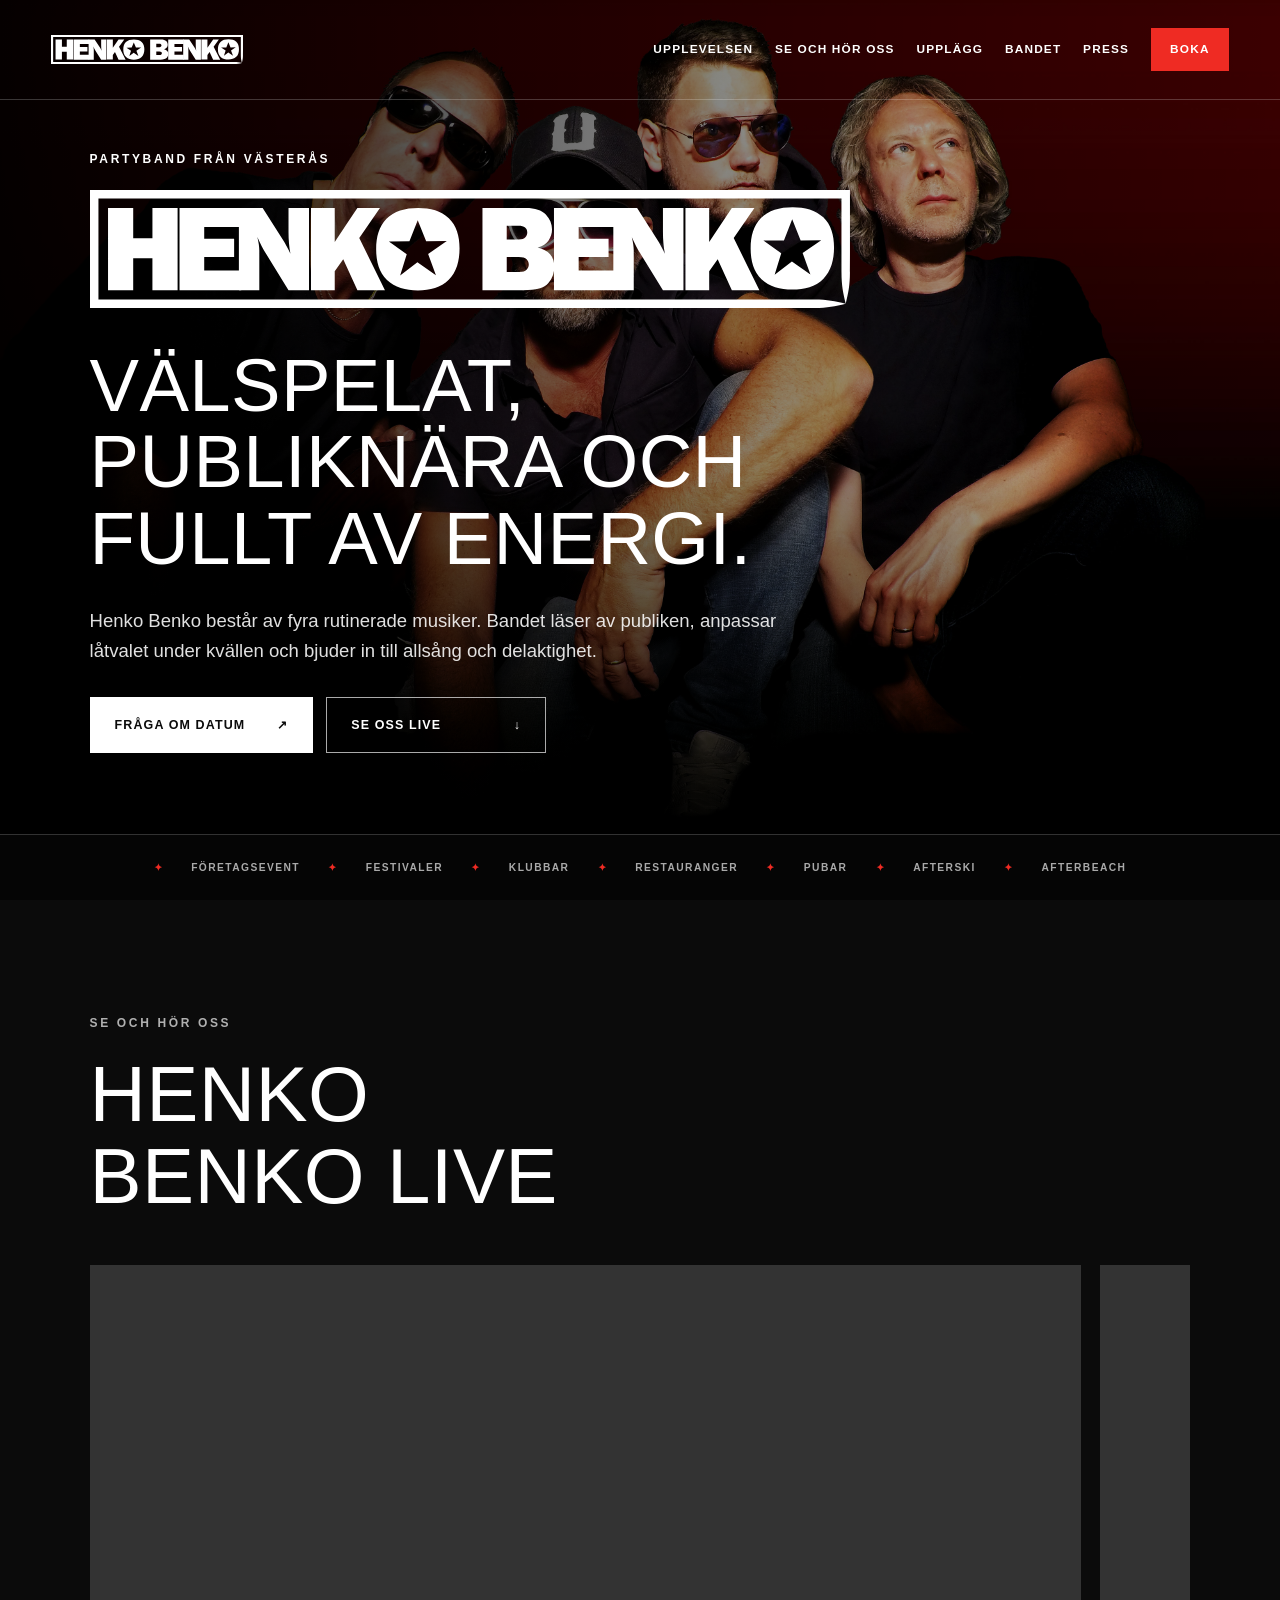
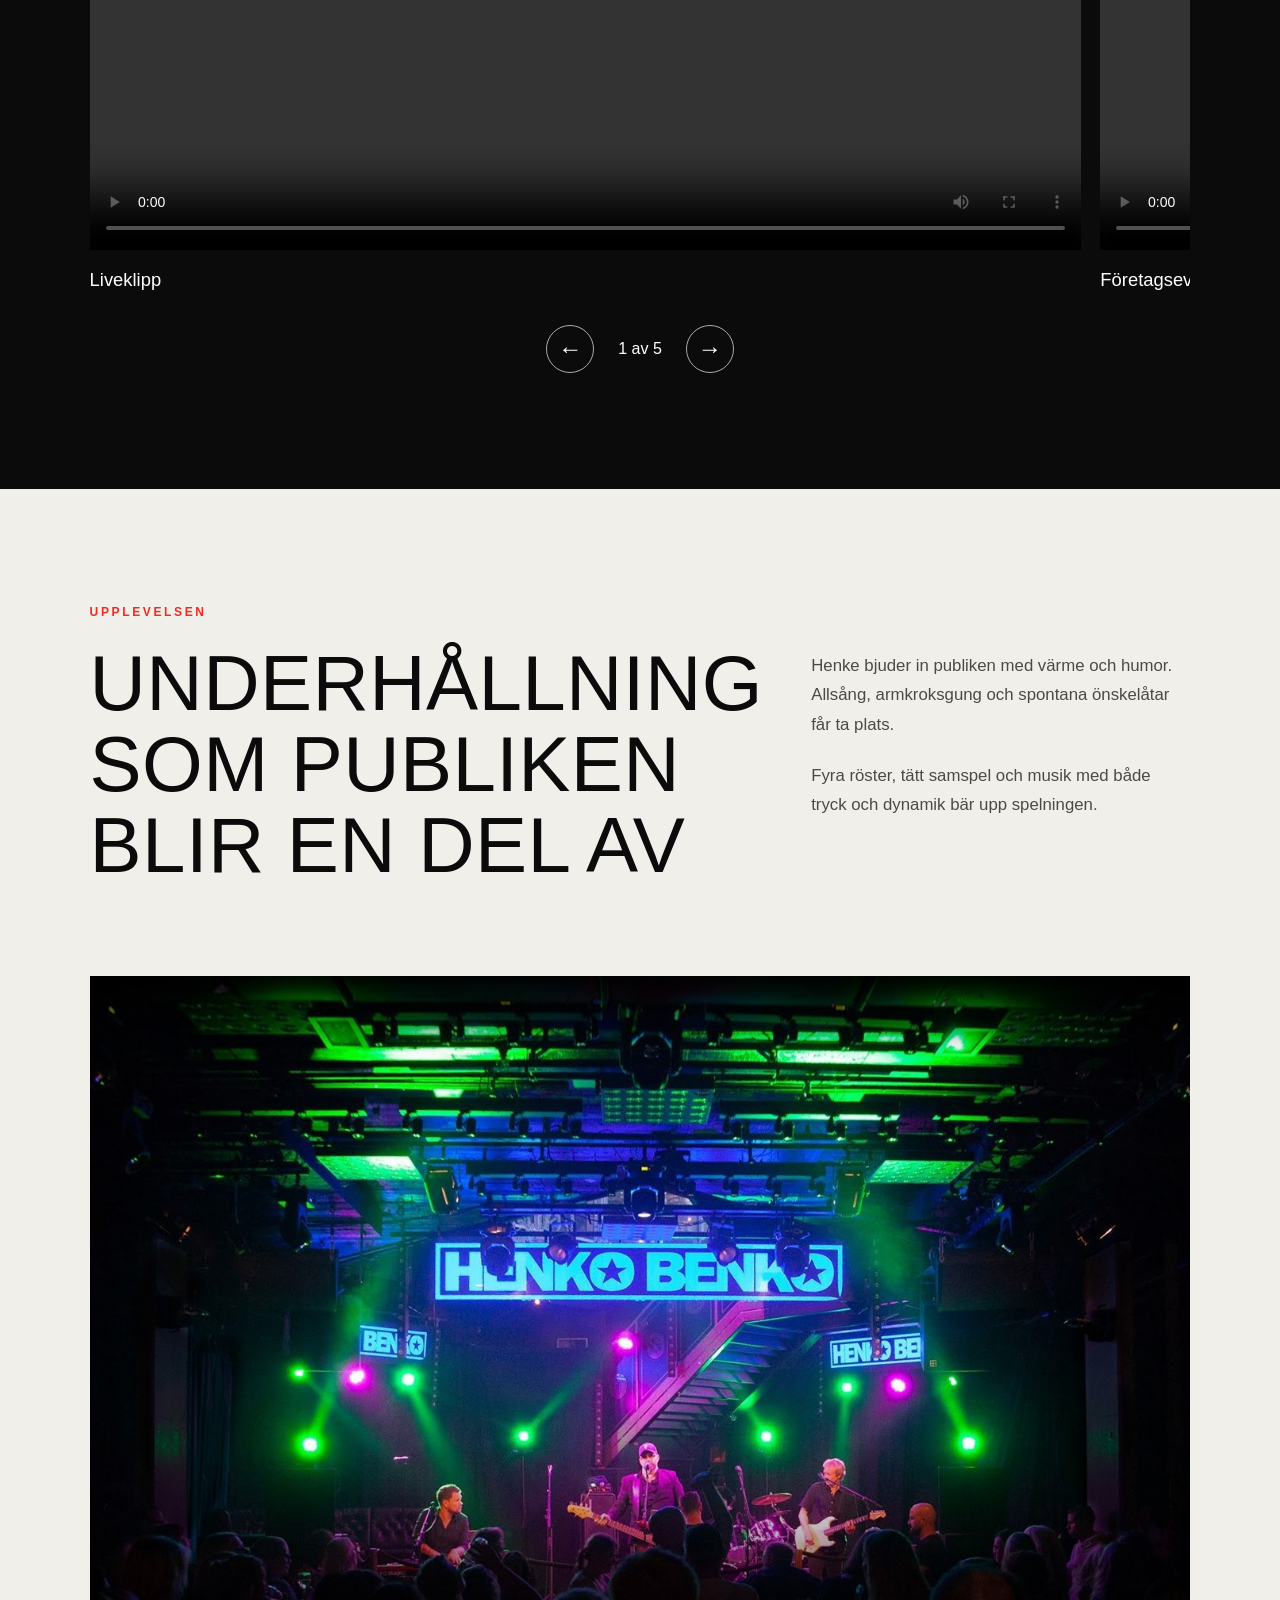
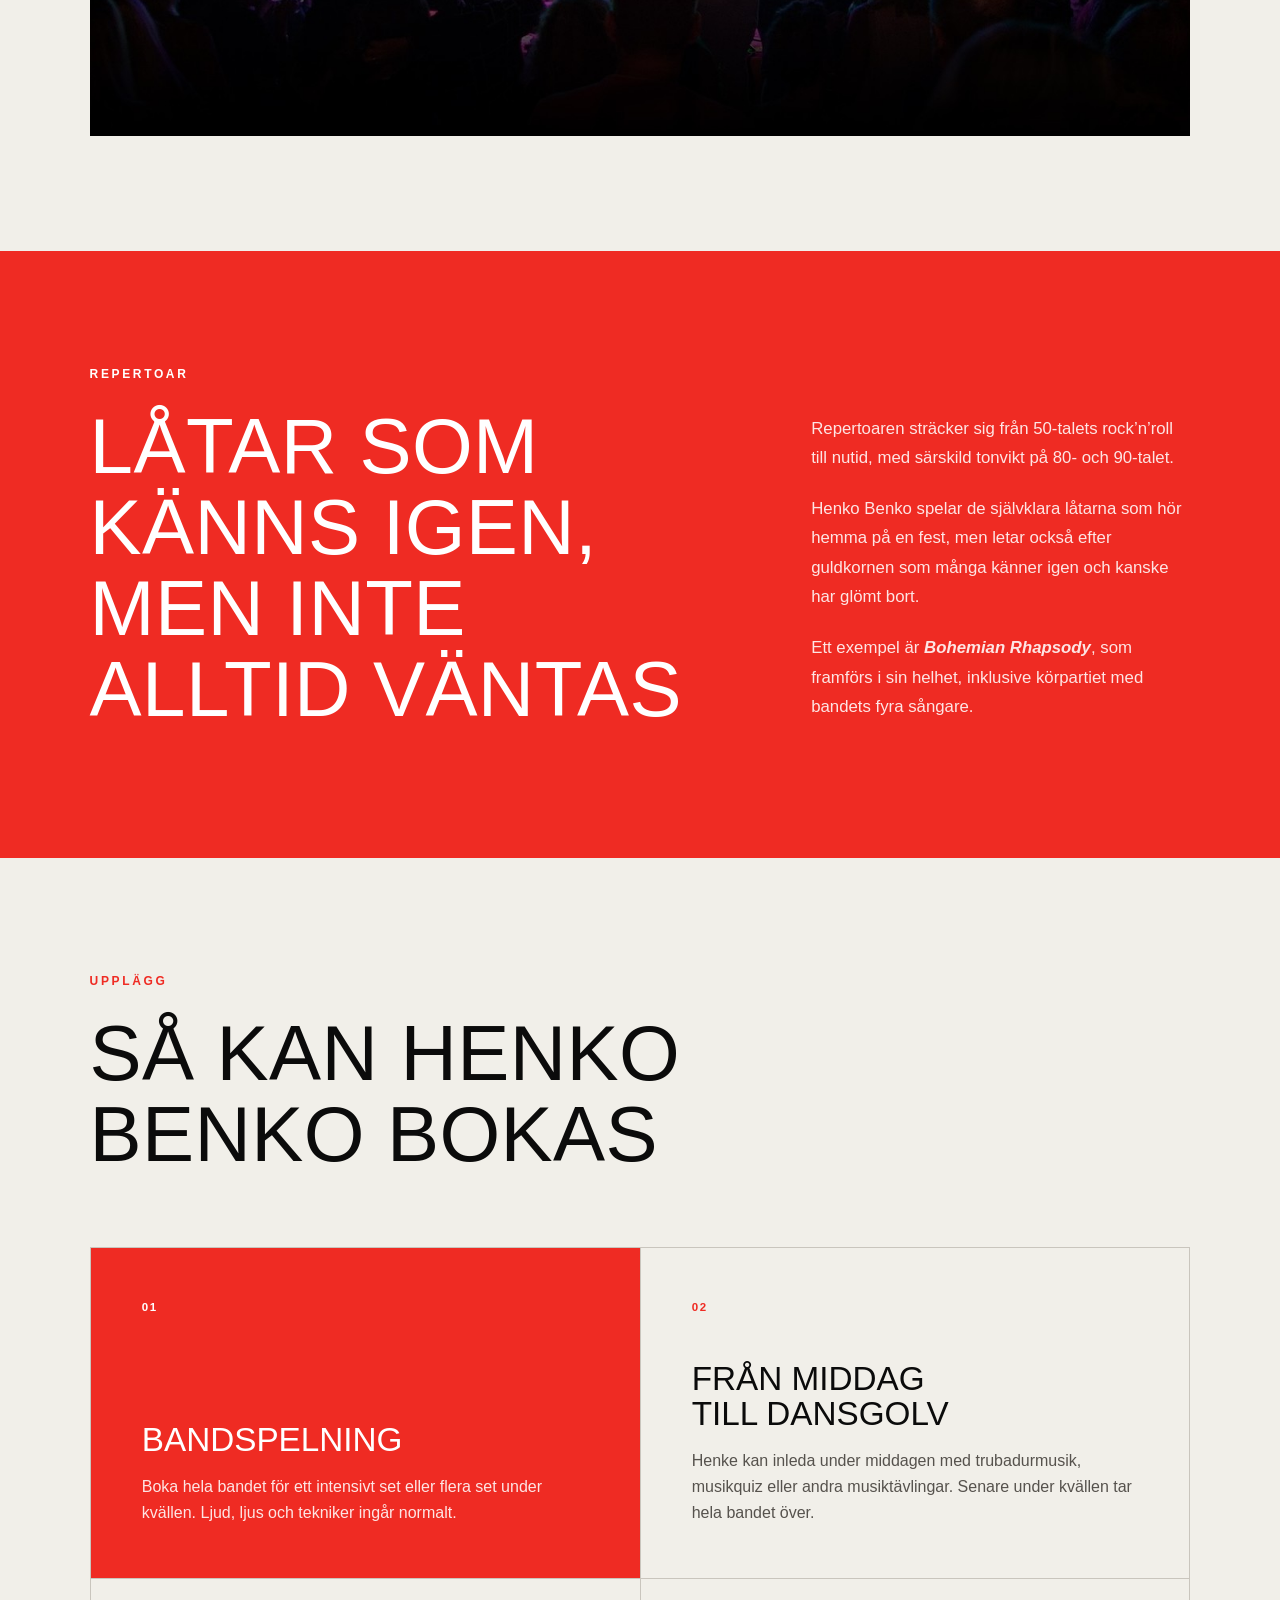
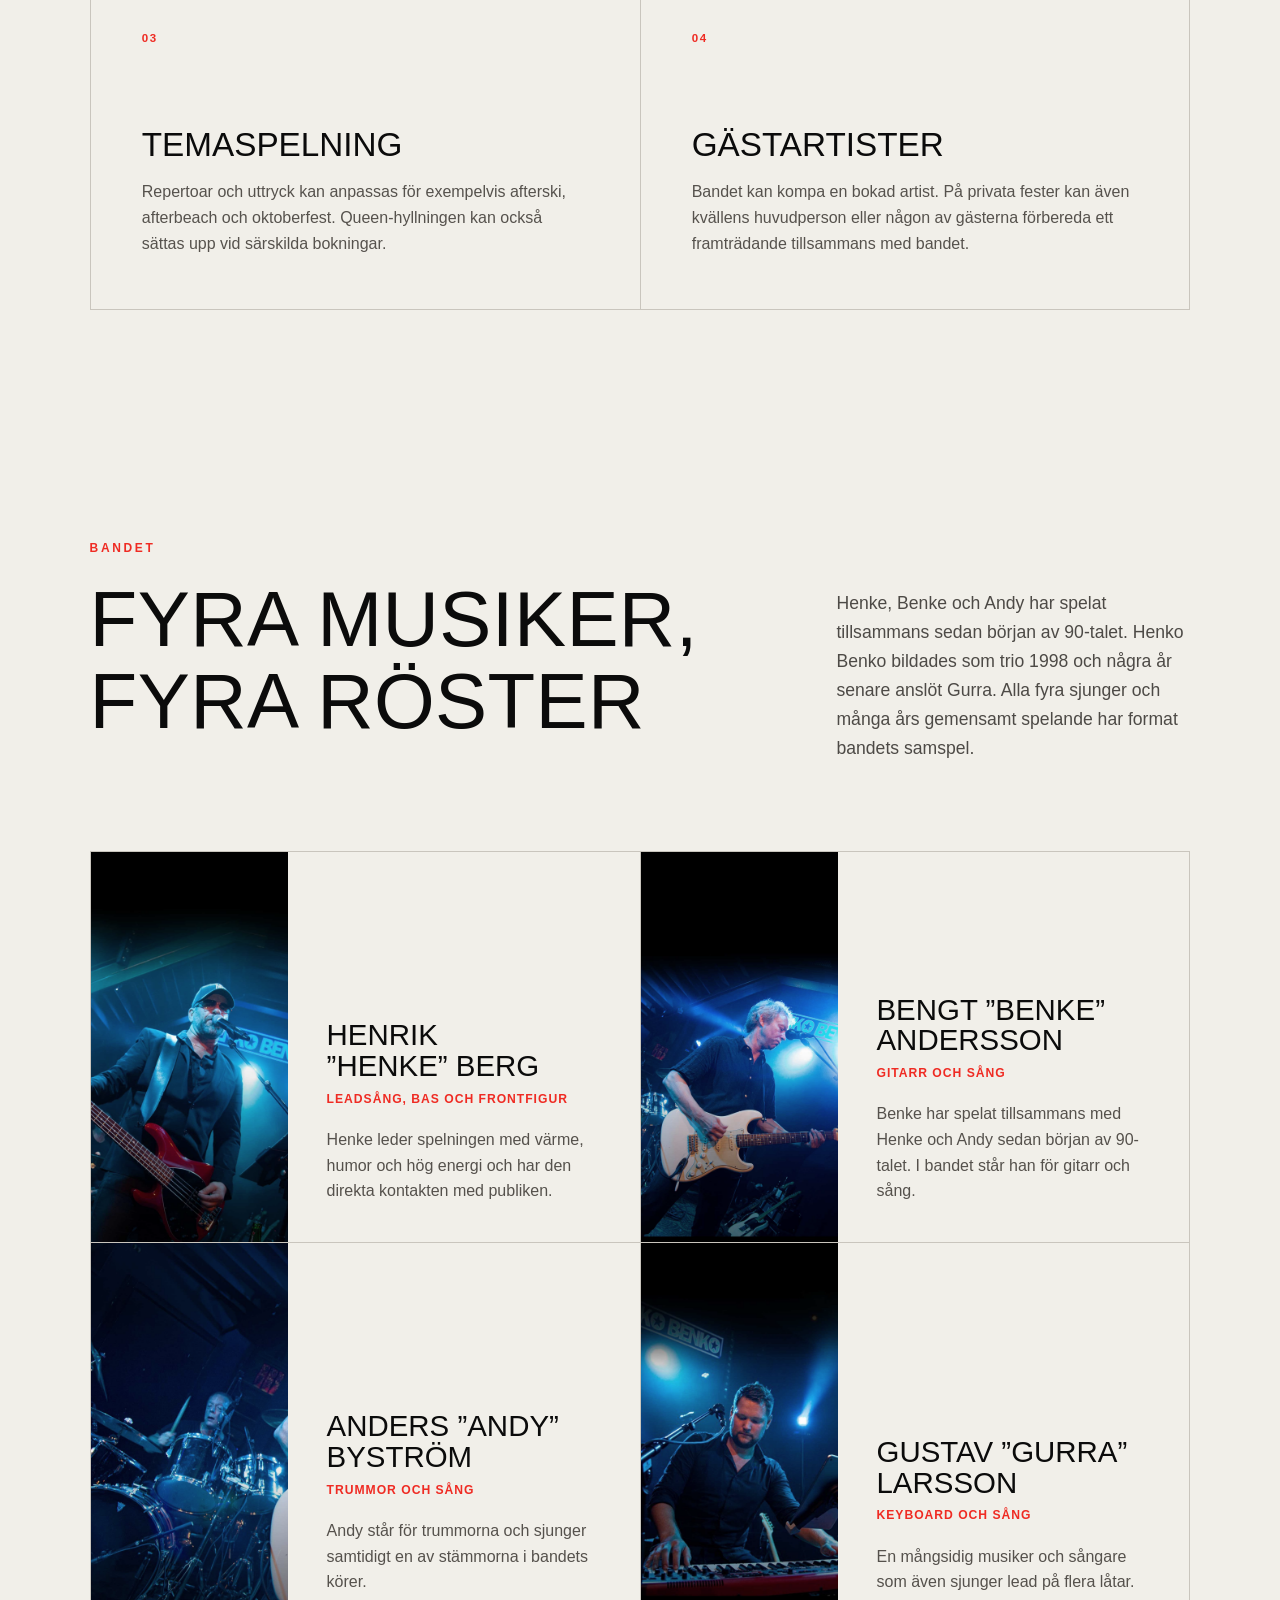
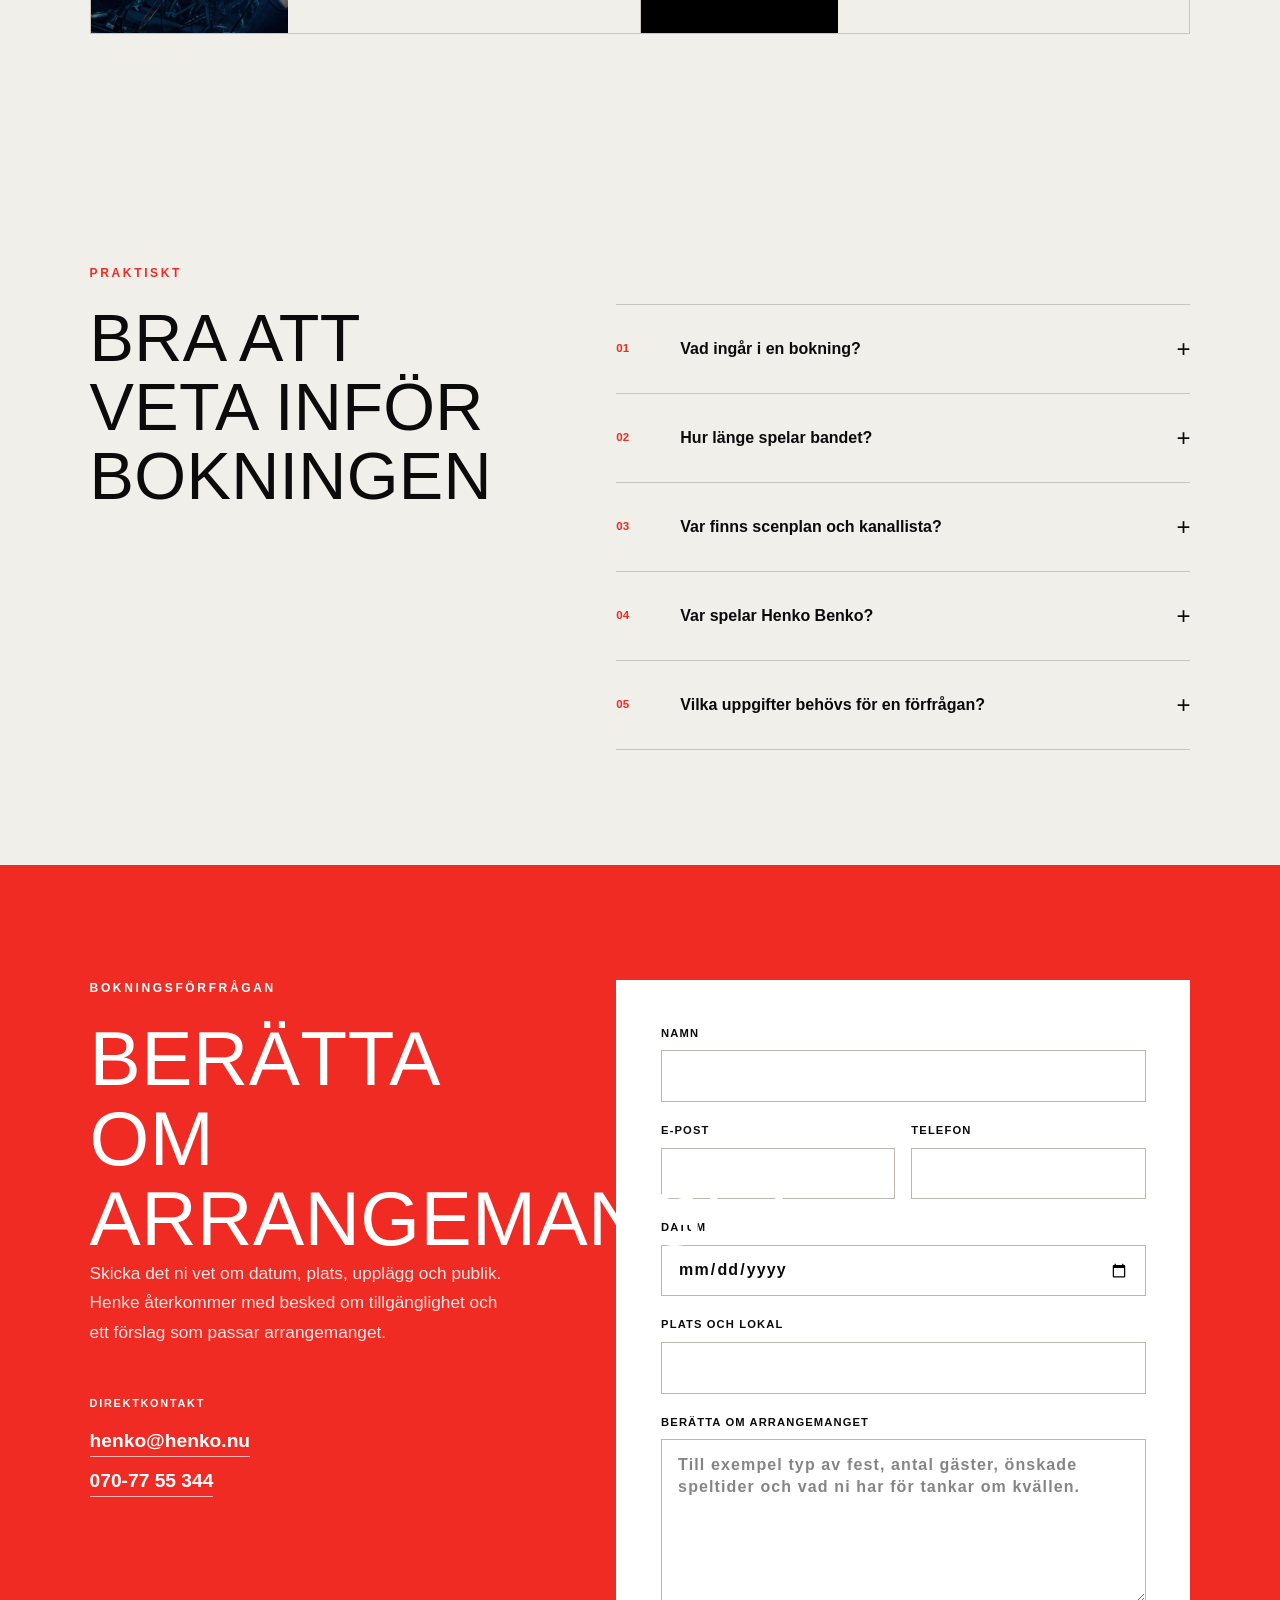
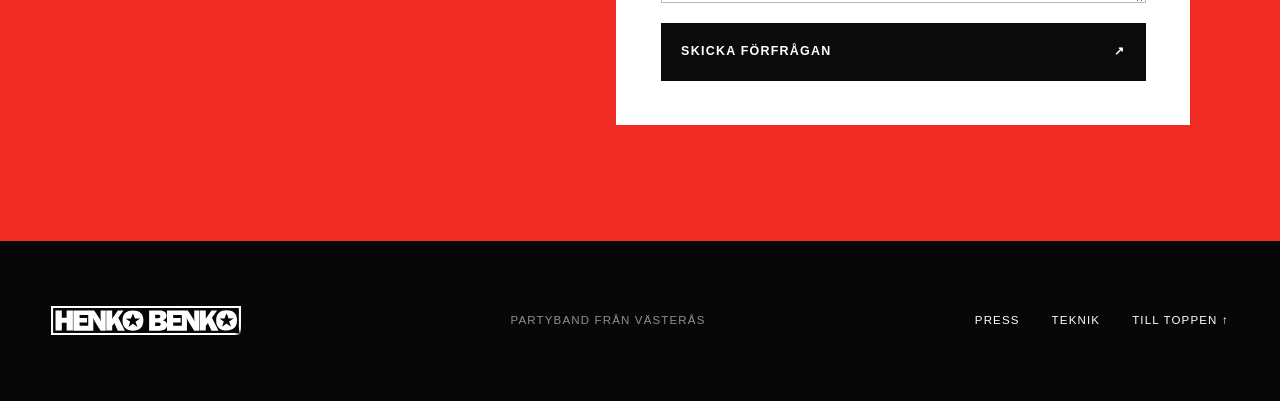
==== commit e9be5056: "Förenkla texter och disposition, lägg till Jan Johansen" ====
--- a/index.html
+++ b/index.html
@@ -1 +1 @@
-<!DOCTYPE html><html lang="sv"><head><meta charSet="utf-8"/><meta name="viewport" content="width=device-width, initial-scale=1"/><link rel="preload" as="image" href="/logo/HenkoBenko_Logo_Vit.svg"/><link rel="preload" href="/images/HenkoBenkoPublik.jpg" as="image"/><link rel="preload" href="/press/HenkoBenkoJuldag2022-henk.jpg" as="image"/><link rel="preload" href="/press/HenkoBenkoJuldag2022-Benk.jpg" as="image"/><link rel="preload" href="/press/HenkoBenkoJuldag2022-Andy.jpg" as="image"/><link rel="preload" href="/press/HenkoBenkoJuldag2022-gus.jpg" as="image"/><link rel="stylesheet" href="/_next/static/chunks/0lhd2bw~va9n_.css" data-precedence="next"/><link rel="preload" as="script" fetchPriority="low" href="/_next/static/chunks/15xrurgzs99gv.js"/><script src="/_next/static/chunks/0dgq26a5_oy.a.js" async=""></script><script src="/_next/static/chunks/07lhk_q6pmm3r.js" async=""></script><script src="/_next/static/chunks/0au83~zq0~0pf.js" async=""></script><script src="/_next/static/chunks/turbopack-07ur8f85nectq.js" async=""></script><script src="/_next/static/chunks/01xlw8hd842-c.js" async=""></script><script src="/_next/static/chunks/0d3shmwh5_nmn.js" async=""></script><script src="/_next/static/chunks/08hiznnw.ox.p.js" async=""></script><title>Henko Benko | Partyband från Västerås</title><meta name="description" content="Välspelat, publiknära och fullt av energi. Henko Benko spelar på företagsevent, festivaler, klubbar, restauranger, pubar, afterski och afterbeach."/><link rel="manifest" href="/favicon/manifest.json"/><meta name="codex-preview" content="development"/><meta name="msapplication-TileColor" content="#0b0b0b"/><meta name="msapplication-TileImage" content="/favicon/ms-icon-144x144.png"/><meta name="msapplication-config" content="/favicon/browserconfig.xml"/><meta property="og:title" content="Henko Benko | Välspelat, publiknära och fullt av energi"/><meta property="og:description" content="Ett rutinerat partyband från Västerås som läser av publiken och anpassar låtvalet under kvällen."/><meta property="og:url" content="https://henko.nu/"/><meta property="og:site_name" content="Henko Benko"/><meta property="og:locale" content="sv_SE"/><meta property="og:image" content="https://henko.nu/images/Henko-Benko-Gruppbild.jpg"/><meta property="og:image:width" content="1200"/><meta property="og:image:height" content="1026"/><meta property="og:image:alt" content="Henko Benko"/><meta property="og:type" content="website"/><meta name="twitter:card" content="summary_large_image"/><meta name="twitter:title" content="Henko Benko | Partyband från Västerås"/><meta name="twitter:description" content="Välspelat, publiknära och fullt av energi."/><meta name="twitter:image" content="https://henko.nu/images/Henko-Benko-Gruppbild.jpg"/><link rel="shortcut icon" href="/favicon/favicon.ico"/><link rel="icon" href="/favicon/favicon.ico"/><link rel="icon" href="/favicon/favicon-16x16.png" sizes="16x16" type="image/png"/><link rel="icon" href="/favicon/favicon-32x32.png" sizes="32x32" type="image/png"/><link rel="icon" href="/favicon/favicon-96x96.png" sizes="96x96" type="image/png"/><link rel="apple-touch-icon" href="/favicon/apple-icon-57x57.png" sizes="57x57" type="image/png"/><link rel="apple-touch-icon" href="/favicon/apple-icon-60x60.png" sizes="60x60" type="image/png"/><link rel="apple-touch-icon" href="/favicon/apple-icon-72x72.png" sizes="72x72" type="image/png"/><link rel="apple-touch-icon" href="/favicon/apple-icon-76x76.png" sizes="76x76" type="image/png"/><link rel="apple-touch-icon" href="/favicon/apple-icon-114x114.png" sizes="114x114" type="image/png"/><link rel="apple-touch-icon" href="/favicon/apple-icon-120x120.png" sizes="120x120" type="image/png"/><link rel="apple-touch-icon" href="/favicon/apple-icon-144x144.png" sizes="144x144" type="image/png"/><link rel="apple-touch-icon" href="/favicon/apple-icon-152x152.png" sizes="152x152" type="image/png"/><link rel="apple-touch-icon" href="/favicon/apple-icon-180x180.png" sizes="180x180" type="image/png"/><script src="/_next/static/chunks/03~yq9q893hmn.js" noModule=""></script></head><body><div hidden=""><!--$--><!--/$--></div><main id="top"><header class="site-header sticky-header"><a class="brand" aria-label="Henko Benko, startsida" href="#top"><img src="/logo/HenkoBenko_Logo_Vit.svg" alt="Henko Benko"/></a><nav class="desktop-nav" aria-label="Huvudmeny"><a href="#upplevelsen">Upplevelsen</a><a href="#video">Se och hör oss</a><a href="#upplagg">Upplägg</a><a href="#bandet">Bandet</a><a href="/press/">Press</a><a class="nav-cta" href="#kontakt">Boka</a></nav><details class="mobile-menu"><summary aria-label="Öppna meny"><span></span><span></span><span></span></summary><nav aria-label="Mobilmeny"><a href="#upplevelsen">Upplevelsen</a><a href="#video">Se och hör oss</a><a href="#upplagg">Upplägg</a><a href="#bandet">Bandet</a><a href="/press/">Press</a><a href="/teknik/">Teknik</a><a href="#kontakt">Bokningsförfrågan</a></nav></details></header><section class="hero" aria-labelledby="hero-heading"><video autoPlay="" muted="" loop="" playsInline="" poster="/images/Henko-Benko-Gruppbild.jpg"><source src="/video/hero2.mp4" type="video/mp4"/></video><div class="hero-shade"></div><div class="hero-content"><p class="eyebrow">Partyband från Västerås</p><picture class="hero-logo"><source media="(max-width: 640px)" srcSet="/logo/HenkoBenko_Logo_Vit_2rad.svg"/><img src="/logo/HenkoBenko_Logo_Vit.svg" alt="Henko Benko"/></picture><h1 id="hero-heading">Välspelat, publiknära och fullt av energi.</h1><p class="hero-copy">Henko Benko består av fyra rutinerade musiker. Bandet läser av publiken, anpassar låtvalet under kvällen och bjuder in till allsång och delaktighet.</p><div class="hero-actions"><a class="button primary" href="#kontakt">Fråga om datum <span aria-hidden="true">↗</span></a><a class="button secondary" href="#video">Se oss live <span aria-hidden="true">↓</span></a></div></div><div class="hero-facts" aria-label="Kort om Henko Benko"><strong>Spelar tillsammans sedan 90-talet</strong><span>Företagsevent</span><span>Festivaler</span><span>Klubbar</span><span>Restauranger</span><span>Pubar</span><span>Afterski</span><span>Afterbeach</span></div></section><section class="experience section" id="upplevelsen" aria-labelledby="experience-heading"><p class="section-label">Upplevelsen</p><div class="split-heading"><h2 id="experience-heading">Underhållning som publiken blir en del av</h2><div class="body-copy"><p>En Henko Benko-spelning bygger inte på en låst låtlista. Bandet läser av publiken och ändrar både låtval och ordning under kvällen.</p><p>Henke leder spelningen med värme, humor och hög energi. Det kan bli allsång, armkroksgung och spontana önskelåtar när sammanhanget tillåter.</p><p>Bakom publikkontakten finns ett samspelt och rutinerat band. Låtarna spelas tätt, med hög energi och dynamik.</p></div></div><figure class="wide-photo"><img src="/images/HenkoBenkoPublik.jpg" alt="Henko Benko spelar live inför publik"/></figure></section><section class="video-section section dark-section" id="video" aria-labelledby="video-heading"><p class="section-label light">Se och hör oss</p><div class="section-intro"><h2 id="video-heading">Henko Benko live</h2><p>Se Henko Benko på scen.</p></div><div class="live-carousel" role="region" aria-label="Livefilmer" aria-roledescription="karusell"><div class="live-track" tabindex="0"><article class="live-slide" aria-label="1 av 5: Liveklipp"><div class="live-player"><video controls="" playsInline="" preload="metadata" aria-label="Liveklipp"><source src="/video/Video%202026-09-22%2C%2000.46.mp4" type="video/mp4"/>Din webbläsare kan inte spela filmen.</video></div><h3>Liveklipp</h3></article><article class="live-slide" aria-label="2 av 5: Företagsevent"><div class="live-player"><video controls="" playsInline="" preload="metadata" aria-label="Företagsevent"><source src="/video/CompanyEvent.mp4" type="video/mp4"/>Din webbläsare kan inte spela filmen.</video></div><h3>Företagsevent</h3></article><article class="live-slide" aria-label="3 av 5: Med David Lindgren"><div class="live-player"><video controls="" playsInline="" preload="metadata" aria-label="Med David Lindgren"><source src="/video/David.mp4" type="video/mp4"/>Din webbläsare kan inte spela filmen.</video></div><h3>Med David Lindgren</h3></article><article class="live-slide" aria-label="4 av 5: Med Nanne Grönvall"><div class="live-player"><video controls="" playsInline="" preload="metadata" aria-label="Med Nanne Grönvall"><source src="/video/Nanne.mp4" type="video/mp4"/>Din webbläsare kan inte spela filmen.</video></div><h3>Med Nanne Grönvall</h3></article><article class="live-slide" aria-label="5 av 5: Med Nordman"><div class="live-player"><video controls="" playsInline="" preload="metadata" aria-label="Med Nordman"><source src="/video/Nordman.mp4" type="video/mp4"/>Din webbläsare kan inte spela filmen.</video></div><h3>Med Nordman</h3></article></div><div class="live-controls"><button type="button" aria-label="Föregående film">←</button><span aria-live="polite">1<!-- --> av <!-- -->5</span><button type="button" aria-label="Nästa film">→</button></div><p class="live-hint">Svep i sidled eller använd pilarna. Filmerna startar med ljud när webbläsaren tillåter det. Tryck annars på play.</p></div></section><section class="formats section" id="upplagg" aria-labelledby="formats-heading"><p class="section-label">Upplägg</p><h2 id="formats-heading">Så kan Henko Benko bokas</h2><div class="format-grid"><article class="featured"><span>01</span><h3>Bandspelning</h3><p>Henko Benko spelar allt från ett kortare, intensivt set till en hel kväll. Ljud, ljus och tekniker ingår normalt och anpassas efter lokalen.</p></article><article class=""><span>02</span><h3>Helkväll</h3><p>Henke kan inleda under middagen med trubadurmusik, musikquiz eller andra musiktävlingar. Senare under kvällen tar hela bandet över.</p></article><article class=""><span>03</span><h3>Temaspelning</h3><p>Repertoar och uttryck kan anpassas för exempelvis afterski, afterbeach och oktoberfest. Queen-hyllningen kan också sättas upp vid särskilda bokningar.</p></article><article class=""><span>04</span><h3>Gästartister</h3><p>Bandet kan kompa en bokad artist. På privata fester kan även kvällens huvudperson eller någon av gästerna förbereda ett framträdande tillsammans med bandet.</p></article></div></section><section class="repertoire-section section" id="repertoar" aria-labelledby="repertoire-heading"><p class="section-label light">Repertoar</p><div class="split-heading"><h2 id="repertoire-heading">Låtar som känns igen, men inte alltid väntas</h2><div class="body-copy light-copy"><p>Repertoaren sträcker sig från 50-talets rock’n’roll till nutid, med särskild tonvikt på 80- och 90-talet. Låtvalet anpassas efter arrangemanget och människorna framför scenen.</p><p>Henko Benko spelar de självklara låtarna som hör hemma på en fest, men letar också efter guldkornen som många känner igen och kanske har glömt bort.</p><p>Ett exempel är <em>Bohemian Rhapsody</em>, som framförs i sin helhet, inklusive körpartiet med bandets fyra sångare.</p></div></div></section><section class="members section" id="bandet" aria-labelledby="members-heading"><p class="section-label">Bandet</p><div class="section-intro band-intro"><h2 id="members-heading">Rutinerade, musikaliska och publiknära</h2><p>Henke, Benke och Andy har spelat tillsammans sedan början av 90-talet. Henko Benko bildades som trio 1998 och några år senare anslöt Gurra. Alla fyra sjunger och många års gemensamt spelande har format bandets samspel.</p></div><div class="member-grid"><article class="member"><figure><img src="/press/HenkoBenkoJuldag2022-henk.jpg" alt="Henrik ”Henke” Berg i Henko Benko"/></figure><div><h3>Henrik ”Henke” Berg</h3><strong>Bas, leadsång och frontfigur</strong><p>Henke leder spelningen med värme, humor och hög energi och har den direkta kontakten med publiken.</p></div></article><article class="member"><figure><img src="/press/HenkoBenkoJuldag2022-Benk.jpg" alt="Bengt ”Benke” Andersson i Henko Benko"/></figure><div><h3>Bengt ”Benke” Andersson</h3><strong>Gitarr och sång</strong><p>En mycket rutinerad gitarrist som har spelat med flera välkända svenska artister och är känd för sin precision och sitt uttryck.</p></div></article><article class="member"><figure><img src="/press/HenkoBenkoJuldag2022-Andy.jpg" alt="Anders ”Andy” Byström i Henko Benko"/></figure><div><h3>Anders ”Andy” Byström</h3><strong>Trummor och sång</strong><p>En svängig och lyhörd trummis som också är en viktig del av bandets flerstämmiga sång.</p></div></article><article class="member"><figure><img src="/press/HenkoBenkoJuldag2022-gus.jpg" alt="Gustav ”Gurra” Larsson i Henko Benko"/></figure><div><h3>Gustav ”Gurra” Larsson</h3><strong>Keyboard och sång</strong><p>En mångsidig musiker och sångare som även sjunger lead på flera låtar.</p></div></article></div></section><section class="faq section" id="praktiskt" aria-labelledby="faq-heading"><p class="section-label">Praktiskt</p><div class="faq-layout"><h2 id="faq-heading">Bra att veta inför bokningen</h2><div class="faq-list"><details><summary><span>01</span>Vad ingår i en bokning?<b aria-hidden="true">+</b></summary><p>Ljud, ljus och tekniker ingår normalt. Om lokalen eller arrangören redan har en teknisk produktion anpassas upplägget efter den.</p></details><details><summary><span>02</span>Hur länge spelar bandet?<b aria-hidden="true">+</b></summary><p>Henko Benko kan göra allt från ett intensivt set på omkring en timme till en hel kväll. Ett vanligt upplägg är tre set om cirka 40 minuter.</p></details><details><summary><span>03</span>Kan bandet spela med en gästartist?<b aria-hidden="true">+</b></summary><p>Ja. Henko Benko kan kompa både etablerade artister och gäster som förberett ett framträdande tillsammans med bandet.</p></details><details><summary><span>04</span>Var spelar Henko Benko?<b aria-hidden="true">+</b></summary><p>Bandet utgår från Västerås och tar uppdrag i hela Sverige och utomlands. Förfrågningar bedöms utifrån plats, datum och arrangemang.</p></details><details><summary><span>05</span>Vilka uppgifter behövs för en förfrågan?<b aria-hidden="true">+</b></summary><p>Datum, plats, typ av arrangemang, ungefärligt antal gäster och vad det är för publik, till exempel åldersspann och sammanhang. Även önskade speltider och information om lokalens teknik är bra att skicka med.</p></details></div></div></section><section class="contact section" id="kontakt" aria-labelledby="contact-heading"><div class="contact-copy"><p class="section-label light">Bokningsförfrågan</p><h2 id="contact-heading">Berätta om arrangemanget</h2><p>Skicka det ni vet om datum, plats, upplägg och publik. Henke återkommer med besked om tillgänglighet och ett förslag som passar arrangemanget.</p><div class="direct-contact"><span>Direktkontakt</span><a href="mailto:henko@henko.nu">henko@henko.nu</a><a href="tel:+46707755344">070-77 55 344</a></div></div><form class="booking-form" action="https://formspree.io/f/xkjwakzv" method="POST"><input type="hidden" name="_subject" value="Bokningsförfrågan från henko.nu"/><label>Namn<input autoComplete="name" required="" name="name"/></label><label>Företag eller organisation<input autoComplete="organization" name="company"/></label><div class="form-row"><label>E-post<input type="email" autoComplete="email" required="" name="email"/></label><label>Telefon<input type="tel" autoComplete="tel" name="phone"/></label></div><div class="form-row"><label>Datum<input type="date" name="date"/></label><label>Antal gäster<input type="number" min="1" inputMode="numeric" name="guests"/></label></div><label>Plats och lokal<input name="venue"/></label><label>Typ av arrangemang<select name="event_type"><option value="" disabled="" selected="">Välj alternativ</option><option>Företagsevent</option><option>Festival</option><option>Klubb, restaurang eller pub</option><option>Privat fest</option><option>Afterski eller afterbeach</option><option>Annat</option></select></label><label>Beskriv publiken<textarea name="audience" rows="3" placeholder="Till exempel ungefärlig ålder och typ av sällskap."></textarea></label><label>Önskat upplägg och speltider<textarea name="format_and_times" rows="3"></textarea></label><label>Befintlig scen, ljud och ljus<textarea name="production" rows="3"></textarea></label><label>Övrig information<textarea name="message" rows="4"></textarea></label><button type="submit">Skicka förfrågan <span aria-hidden="true">↗</span></button></form></section><footer><img src="/logo/HenkoBenko_Logo_Vit.svg" alt="Henko Benko"/><p>Partyband från Västerås</p><div><a href="/press/">Press</a><a href="/teknik/">Teknik</a><a href="#top">Till toppen ↑</a></div></footer></main><!--$--><!--/$--><script src="/_next/static/chunks/15xrurgzs99gv.js" id="_R_" async=""></script><script>(self.__next_f=self.__next_f||[]).push([0])</script><script>self.__next_f.push([1,"1:\"$Sreact.fragment\"\n2:I[39756,[\"/_next/static/chunks/01xlw8hd842-c.js\",\"/_next/static/chunks/0d3shmwh5_nmn.js\"],\"default\"]\n3:I[37457,[\"/_next/static/chunks/01xlw8hd842-c.js\",\"/_next/static/chunks/0d3shmwh5_nmn.js\"],\"default\"]\n4:I[60426,[\"/_next/static/chunks/01xlw8hd842-c.js\",\"/_next/static/chunks/0d3shmwh5_nmn.js\",\"/_next/static/chunks/08hiznnw.ox.p.js\"],\"default\"]\n10:I[68027,[\"/_next/static/chunks/01xlw8hd842-c.js\",\"/_next/static/chunks/0d3shmwh5_nmn.js\"],\"default\",1]\n:HL[\"/_next/static/chunks/0lhd2bw~va9n_.css\",\"style\"]\n:HL[\"/images/HenkoBenkoPublik.jpg\",\"image\"]\n5:[[\"$\",\"source\",null,{\"media\":\"(max-width: 640px)\",\"srcSet\":\"/logo/HenkoBenko_Logo_Vit_2rad.svg\"}],[\"$\",\"img\",null,{\"src\":\"/logo/HenkoBenko_Logo_Vit.svg\",\"alt\":\"Henko Benko\"}]]\n"])</script><script>self.__next_f.push([1,"0:{\"P\":null,\"c\":[\"\",\"\"],\"q\":\"\",\"i\":false,\"f\":[[[\"\",{\"children\":[\"__PAGE__\",{}]},\"$undefined\",\"$undefined\",16],[[\"$\",\"$1\",\"c\",{\"children\":[[[\"$\",\"link\",\"0\",{\"rel\":\"stylesheet\",\"href\":\"/_next/static/chunks/0lhd2bw~va9n_.css\",\"precedence\":\"next\",\"crossOrigin\":\"$undefined\",\"nonce\":\"$undefined\"}],[\"$\",\"script\",\"script-0\",{\"src\":\"/_next/static/chunks/01xlw8hd842-c.js\",\"async\":true,\"nonce\":\"$undefined\"}],[\"$\",\"script\",\"script-1\",{\"src\":\"/_next/static/chunks/0d3shmwh5_nmn.js\",\"async\":true,\"nonce\":\"$undefined\"}]],[\"$\",\"html\",null,{\"lang\":\"sv\",\"children\":[\"$\",\"body\",null,{\"children\":[\"$\",\"$L2\",null,{\"parallelRouterKey\":\"children\",\"error\":\"$undefined\",\"errorStyles\":\"$undefined\",\"errorScripts\":\"$undefined\",\"template\":[\"$\",\"$L3\",null,{}],\"templateStyles\":\"$undefined\",\"templateScripts\":\"$undefined\",\"notFound\":[[[\"$\",\"title\",null,{\"children\":\"404: This page could not be found.\"}],[\"$\",\"div\",null,{\"style\":{\"fontFamily\":\"system-ui,\\\"Segoe UI\\\",Roboto,Helvetica,Arial,sans-serif,\\\"Apple Color Emoji\\\",\\\"Segoe UI Emoji\\\"\",\"height\":\"100vh\",\"textAlign\":\"center\",\"display\":\"flex\",\"flexDirection\":\"column\",\"alignItems\":\"center\",\"justifyContent\":\"center\"},\"children\":[\"$\",\"div\",null,{\"children\":[[\"$\",\"style\",null,{\"dangerouslySetInnerHTML\":{\"__html\":\"body{color:#000;background:#fff;margin:0}.next-error-h1{border-right:1px solid rgba(0,0,0,.3)}@media (prefers-color-scheme:dark){body{color:#fff;background:#000}.next-error-h1{border-right:1px solid rgba(255,255,255,.3)}}\"}}],[\"$\",\"h1\",null,{\"className\":\"next-error-h1\",\"style\":{\"display\":\"inline-block\",\"margin\":\"0 20px 0 0\",\"padding\":\"0 23px 0 0\",\"fontSize\":24,\"fontWeight\":500,\"verticalAlign\":\"top\",\"lineHeight\":\"49px\"},\"children\":404}],[\"$\",\"div\",null,{\"style\":{\"display\":\"inline-block\"},\"children\":[\"$\",\"h2\",null,{\"style\":{\"fontSize\":14,\"fontWeight\":400,\"lineHeight\":\"49px\",\"margin\":0},\"children\":\"This page could not be found.\"}]}]]}]}]],[]],\"forbidden\":\"$undefined\",\"unauthorized\":\"$undefined\"}]}]}]]}],{\"children\":[[\"$\",\"$1\",\"c\",{\"children\":[[\"$\",\"main\",null,{\"id\":\"top\",\"children\":[[\"$\",\"$L4\",null,{\"onHome\":true}],[\"$\",\"section\",null,{\"className\":\"hero\",\"aria-labelledby\":\"hero-heading\",\"children\":[[\"$\",\"video\",null,{\"autoPlay\":true,\"muted\":true,\"loop\":true,\"playsInline\":true,\"poster\":\"/images/Henko-Benko-Gruppbild.jpg\",\"children\":[\"$\",\"source\",null,{\"src\":\"/video/hero2.mp4\",\"type\":\"video/mp4\"}]}],[\"$\",\"div\",null,{\"className\":\"hero-shade\"}],[\"$\",\"div\",null,{\"className\":\"hero-content\",\"children\":[[\"$\",\"p\",null,{\"className\":\"eyebrow\",\"children\":\"Partyband från Västerås\"}],[\"$\",\"picture\",null,{\"className\":\"hero-logo\",\"children\":\"$5\"}],[\"$\",\"h1\",null,{\"id\":\"hero-heading\",\"children\":\"Välspelat, publiknära och fullt av energi.\"}],[\"$\",\"p\",null,{\"className\":\"hero-copy\",\"children\":\"Henko Benko består av fyra rutinerade musiker. Bandet läser av publiken, anpassar låtvalet under kvällen och bjuder in till allsång och delaktighet.\"}],[\"$\",\"div\",null,{\"className\":\"hero-actions\",\"children\":[[\"$\",\"a\",null,{\"className\":\"button primary\",\"href\":\"#kontakt\",\"children\":[\"Fråga om datum \",[\"$\",\"span\",null,{\"aria-hidden\":\"true\",\"children\":\"↗\"}]]}],[\"$\",\"a\",null,{\"className\":\"button secondary\",\"href\":\"#video\",\"children\":[\"Se oss live \",[\"$\",\"span\",null,{\"aria-hidden\":\"true\",\"children\":\"↓\"}]]}]]}]]}],[\"$\",\"div\",null,{\"className\":\"hero-facts\",\"aria-label\":\"Kort om Henko Benko\",\"children\":[[\"$\",\"strong\",null,{\"children\":\"Spelar tillsammans sedan 90-talet\"}],[\"$\",\"span\",null,{\"children\":\"Företagsevent\"}],[\"$\",\"span\",null,{\"children\":\"Festivaler\"}],[\"$\",\"span\",null,{\"children\":\"Klubbar\"}],[\"$\",\"span\",null,{\"children\":\"Restauranger\"}],[\"$\",\"span\",null,{\"children\":\"Pubar\"}],[\"$\",\"span\",null,{\"children\":\"Afterski\"}],[\"$\",\"span\",null,{\"children\":\"Afterbeach\"}]]}]]}],[\"$\",\"section\",null,{\"className\":\"experience section\",\"id\":\"upplevelsen\",\"aria-labelledby\":\"experience-heading\",\"children\":[[\"$\",\"p\",null,{\"className\":\"section-label\",\"children\":\"Upplevelsen\"}],[\"$\",\"div\",null,{\"className\":\"split-heading\",\"children\":[[\"$\",\"h2\",null,{\"id\":\"experience-heading\",\"children\":\"Underhållning som publiken blir en del av\"}],[\"$\",\"div\",null,{\"className\":\"body-copy\",\"children\":[[\"$\",\"p\",null,{\"children\":\"En Henko Benko-spelning bygger inte på en låst låtlista. Bandet läser av publiken och ändrar både låtval och ordning under kvällen.\"}],[\"$\",\"p\",null,{\"children\":\"Henke leder spelningen med värme, humor och hög energi. Det kan bli allsång, armkroksgung och spontana önskelåtar när sammanhanget tillåter.\"}],[\"$\",\"p\",null,{\"children\":\"Bakom publikkontakten finns ett samspelt och rutinerat band. Låtarna spelas tätt, med hög energi och dynamik.\"}]]}]]}],[\"$\",\"figure\",null,{\"className\":\"wide-photo\",\"children\":[\"$\",\"img\",null,{\"src\":\"/images/HenkoBenkoPublik.jpg\",\"alt\":\"Henko Benko spelar live inför publik\"}]}]]}],\"$L6\",\"$L7\",\"$L8\",\"$L9\",\"$La\",\"$Lb\",\"$Lc\"]}],[\"$Ld\"],\"$Le\"]}],{},null,false,null]},null,false,null],\"$Lf\",false]],\"m\":\"$undefined\",\"G\":[\"$10\",[\"$L11\"]],\"S\":true,\"h\":null,\"s\":\"$undefined\",\"l\":\"$undefined\",\"p\":\"$undefined\",\"d\":\"$undefined\",\"b\":\"YpQZi2e_qAg67FPp1POVC\"}\n"])</script><script>self.__next_f.push([1,"12:I[99461,[\"/_next/static/chunks/01xlw8hd842-c.js\",\"/_next/static/chunks/0d3shmwh5_nmn.js\",\"/_next/static/chunks/08hiznnw.ox.p.js\"],\"default\"]\n13:I[22016,[\"/_next/static/chunks/01xlw8hd842-c.js\",\"/_next/static/chunks/0d3shmwh5_nmn.js\",\"/_next/static/chunks/08hiznnw.ox.p.js\"],\"\"]\n14:I[97367,[\"/_next/static/chunks/01xlw8hd842-c.js\",\"/_next/static/chunks/0d3shmwh5_nmn.js\"],\"OutletBoundary\"]\n15:\"$Sreact.suspense\"\n17:I[97367,[\"/_next/static/chunks/01xlw8hd842-c.js\",\"/_next/static/chunks/0d3shmwh5_nmn.js\"],\"ViewportBoundary\"]\n19:I[97367,[\"/_next/static/chunks/01xlw8hd842-c.js\",\"/_next/static/chunks/0d3shmwh5_nmn.js\"],\"MetadataBoundary\"]\n:HL[\"/press/HenkoBenkoJuldag2022-henk.jpg\",\"image\"]\n:HL[\"/press/HenkoBenkoJuldag2022-Benk.jpg\",\"image\"]\n:HL[\"/press/HenkoBenkoJuldag2022-Andy.jpg\",\"image\"]\n:HL[\"/press/HenkoBenkoJuldag2022-gus.jpg\",\"image\"]\n:HL[\"/logo/HenkoBenko_Logo_Vit.svg\",\"image\"]\n6:[\"$\",\"section\",null,{\"className\":\"video-section section dark-section\",\"id\":\"video\",\"aria-labelledby\":\"video-heading\",\"children\":[[\"$\",\"p\",null,{\"className\":\"section-label light\",\"children\":\"Se och hör oss\"}],[\"$\",\"div\",null,{\"className\":\"section-intro\",\"children\":[[\"$\",\"h2\",null,{\"id\":\"video-heading\",\"children\":\"Henko Benko live\"}],[\"$\",\"p\",null,{\"children\":\"Se Henko Benko på scen.\"}]]}],[\"$\",\"$L12\",null,{}]]}]\n"])</script><script>self.__next_f.push([1,"7:[\"$\",\"section\",null,{\"className\":\"formats section\",\"id\":\"upplagg\",\"aria-labelledby\":\"formats-heading\",\"children\":[[\"$\",\"p\",null,{\"className\":\"section-label\",\"children\":\"Upplägg\"}],[\"$\",\"h2\",null,{\"id\":\"formats-heading\",\"children\":\"Så kan Henko Benko bokas\"}],[\"$\",\"div\",null,{\"className\":\"format-grid\",\"children\":[[\"$\",\"article\",\"Bandspelning\",{\"className\":\"featured\",\"children\":[[\"$\",\"span\",null,{\"children\":\"01\"}],[\"$\",\"h3\",null,{\"children\":\"Bandspelning\"}],[\"$\",\"p\",null,{\"children\":\"Henko Benko spelar allt från ett kortare, intensivt set till en hel kväll. Ljud, ljus och tekniker ingår normalt och anpassas efter lokalen.\"}]]}],[\"$\",\"article\",\"Helkväll\",{\"className\":\"\",\"children\":[[\"$\",\"span\",null,{\"children\":\"02\"}],[\"$\",\"h3\",null,{\"children\":\"Helkväll\"}],[\"$\",\"p\",null,{\"children\":\"Henke kan inleda under middagen med trubadurmusik, musikquiz eller andra musiktävlingar. Senare under kvällen tar hela bandet över.\"}]]}],[\"$\",\"article\",\"Temaspelning\",{\"className\":\"\",\"children\":[[\"$\",\"span\",null,{\"children\":\"03\"}],[\"$\",\"h3\",null,{\"children\":\"Temaspelning\"}],[\"$\",\"p\",null,{\"children\":\"Repertoar och uttryck kan anpassas för exempelvis afterski, afterbeach och oktoberfest. Queen-hyllningen kan också sättas upp vid särskilda bokningar.\"}]]}],[\"$\",\"article\",\"Gästartister\",{\"className\":\"\",\"children\":[[\"$\",\"span\",null,{\"children\":\"04\"}],[\"$\",\"h3\",null,{\"children\":\"Gästartister\"}],[\"$\",\"p\",null,{\"children\":\"Bandet kan kompa en bokad artist. På privata fester kan även kvällens huvudperson eller någon av gästerna förbereda ett framträdande tillsammans med bandet.\"}]]}]]}]]}]\n"])</script><script>self.__next_f.push([1,"8:[\"$\",\"section\",null,{\"className\":\"repertoire-section section\",\"id\":\"repertoar\",\"aria-labelledby\":\"repertoire-heading\",\"children\":[[\"$\",\"p\",null,{\"className\":\"section-label light\",\"children\":\"Repertoar\"}],[\"$\",\"div\",null,{\"className\":\"split-heading\",\"children\":[[\"$\",\"h2\",null,{\"id\":\"repertoire-heading\",\"children\":\"Låtar som känns igen, men inte alltid väntas\"}],[\"$\",\"div\",null,{\"className\":\"body-copy light-copy\",\"children\":[[\"$\",\"p\",null,{\"children\":\"Repertoaren sträcker sig från 50-talets rock’n’roll till nutid, med särskild tonvikt på 80- och 90-talet. Låtvalet anpassas efter arrangemanget och människorna framför scenen.\"}],[\"$\",\"p\",null,{\"children\":\"Henko Benko spelar de självklara låtarna som hör hemma på en fest, men letar också efter guldkornen som många känner igen och kanske har glömt bort.\"}],[\"$\",\"p\",null,{\"children\":[\"Ett exempel är \",[\"$\",\"em\",null,{\"children\":\"Bohemian Rhapsody\"}],\", som framförs i sin helhet, inklusive körpartiet med bandets fyra sångare.\"]}]]}]]}]]}]\n"])</script><script>self.__next_f.push([1,"9:[\"$\",\"section\",null,{\"className\":\"members section\",\"id\":\"bandet\",\"aria-labelledby\":\"members-heading\",\"children\":[[\"$\",\"p\",null,{\"className\":\"section-label\",\"children\":\"Bandet\"}],[\"$\",\"div\",null,{\"className\":\"section-intro band-intro\",\"children\":[[\"$\",\"h2\",null,{\"id\":\"members-heading\",\"children\":\"Rutinerade, musikaliska och publiknära\"}],[\"$\",\"p\",null,{\"children\":\"Henke, Benke och Andy har spelat tillsammans sedan början av 90-talet. Henko Benko bildades som trio 1998 och några år senare anslöt Gurra. Alla fyra sjunger och många års gemensamt spelande har format bandets samspel.\"}]]}],[\"$\",\"div\",null,{\"className\":\"member-grid\",\"children\":[[\"$\",\"article\",\"Henrik ”Henke” Berg\",{\"className\":\"member\",\"children\":[[\"$\",\"figure\",null,{\"children\":[\"$\",\"img\",null,{\"src\":\"/press/HenkoBenkoJuldag2022-henk.jpg\",\"alt\":\"Henrik ”Henke” Berg i Henko Benko\"}]}],[\"$\",\"div\",null,{\"children\":[[\"$\",\"h3\",null,{\"children\":\"Henrik ”Henke” Berg\"}],[\"$\",\"strong\",null,{\"children\":\"Bas, leadsång och frontfigur\"}],[\"$\",\"p\",null,{\"children\":\"Henke leder spelningen med värme, humor och hög energi och har den direkta kontakten med publiken.\"}]]}]]}],[\"$\",\"article\",\"Bengt ”Benke” Andersson\",{\"className\":\"member\",\"children\":[[\"$\",\"figure\",null,{\"children\":[\"$\",\"img\",null,{\"src\":\"/press/HenkoBenkoJuldag2022-Benk.jpg\",\"alt\":\"Bengt ”Benke” Andersson i Henko Benko\"}]}],[\"$\",\"div\",null,{\"children\":[[\"$\",\"h3\",null,{\"children\":\"Bengt ”Benke” Andersson\"}],[\"$\",\"strong\",null,{\"children\":\"Gitarr och sång\"}],[\"$\",\"p\",null,{\"children\":\"En mycket rutinerad gitarrist som har spelat med flera välkända svenska artister och är känd för sin precision och sitt uttryck.\"}]]}]]}],[\"$\",\"article\",\"Anders ”Andy” Byström\",{\"className\":\"member\",\"children\":[[\"$\",\"figure\",null,{\"children\":[\"$\",\"img\",null,{\"src\":\"/press/HenkoBenkoJuldag2022-Andy.jpg\",\"alt\":\"Anders ”Andy” Byström i Henko Benko\"}]}],[\"$\",\"div\",null,{\"children\":[[\"$\",\"h3\",null,{\"children\":\"Anders ”Andy” Byström\"}],[\"$\",\"strong\",null,{\"children\":\"Trummor och sång\"}],[\"$\",\"p\",null,{\"children\":\"En svängig och lyhörd trummis som också är en viktig del av bandets flerstämmiga sång.\"}]]}]]}],[\"$\",\"article\",\"Gustav ”Gurra” Larsson\",{\"className\":\"member\",\"children\":[[\"$\",\"figure\",null,{\"children\":[\"$\",\"img\",null,{\"src\":\"/press/HenkoBenkoJuldag2022-gus.jpg\",\"alt\":\"Gustav ”Gurra” Larsson i Henko Benko\"}]}],[\"$\",\"div\",null,{\"children\":[[\"$\",\"h3\",null,{\"children\":\"Gustav ”Gurra” Larsson\"}],[\"$\",\"strong\",null,{\"children\":\"Keyboard och sång\"}],[\"$\",\"p\",null,{\"children\":\"En mångsidig musiker och sångare som även sjunger lead på flera låtar.\"}]]}]]}]]}]]}]\n"])</script><script>self.__next_f.push([1,"a:[\"$\",\"section\",null,{\"className\":\"faq section\",\"id\":\"praktiskt\",\"aria-labelledby\":\"faq-heading\",\"children\":[[\"$\",\"p\",null,{\"className\":\"section-label\",\"children\":\"Praktiskt\"}],[\"$\",\"div\",null,{\"className\":\"faq-layout\",\"children\":[[\"$\",\"h2\",null,{\"id\":\"faq-heading\",\"children\":\"Bra att veta inför bokningen\"}],[\"$\",\"div\",null,{\"className\":\"faq-list\",\"children\":[[\"$\",\"details\",\"Vad ingår i en bokning?\",{\"children\":[[\"$\",\"summary\",null,{\"children\":[[\"$\",\"span\",null,{\"children\":\"01\"}],\"Vad ingår i en bokning?\",[\"$\",\"b\",null,{\"aria-hidden\":\"true\",\"children\":\"+\"}]]}],[\"$\",\"p\",null,{\"children\":\"Ljud, ljus och tekniker ingår normalt. Om lokalen eller arrangören redan har en teknisk produktion anpassas upplägget efter den.\"}]]}],[\"$\",\"details\",\"Hur länge spelar bandet?\",{\"children\":[[\"$\",\"summary\",null,{\"children\":[[\"$\",\"span\",null,{\"children\":\"02\"}],\"Hur länge spelar bandet?\",[\"$\",\"b\",null,{\"aria-hidden\":\"true\",\"children\":\"+\"}]]}],[\"$\",\"p\",null,{\"children\":\"Henko Benko kan göra allt från ett intensivt set på omkring en timme till en hel kväll. Ett vanligt upplägg är tre set om cirka 40 minuter.\"}]]}],[\"$\",\"details\",\"Kan bandet spela med en gästartist?\",{\"children\":[[\"$\",\"summary\",null,{\"children\":[[\"$\",\"span\",null,{\"children\":\"03\"}],\"Kan bandet spela med en gästartist?\",[\"$\",\"b\",null,{\"aria-hidden\":\"true\",\"children\":\"+\"}]]}],[\"$\",\"p\",null,{\"children\":\"Ja. Henko Benko kan kompa både etablerade artister och gäster som förberett ett framträdande tillsammans med bandet.\"}]]}],[\"$\",\"details\",\"Var spelar Henko Benko?\",{\"children\":[[\"$\",\"summary\",null,{\"children\":[[\"$\",\"span\",null,{\"children\":\"04\"}],\"Var spelar Henko Benko?\",[\"$\",\"b\",null,{\"aria-hidden\":\"true\",\"children\":\"+\"}]]}],[\"$\",\"p\",null,{\"children\":\"Bandet utgår från Västerås och tar uppdrag i hela Sverige och utomlands. Förfrågningar bedöms utifrån plats, datum och arrangemang.\"}]]}],[\"$\",\"details\",\"Vilka uppgifter behövs för en förfrågan?\",{\"children\":[[\"$\",\"summary\",null,{\"children\":[[\"$\",\"span\",null,{\"children\":\"05\"}],\"Vilka uppgifter behövs för en förfrågan?\",[\"$\",\"b\",null,{\"aria-hidden\":\"true\",\"children\":\"+\"}]]}],[\"$\",\"p\",null,{\"children\":\"Datum, plats, typ av arrangemang, ungefärligt antal gäster och vad det är för publik, till exempel åldersspann och sammanhang. Även önskade speltider och information om lokalens teknik är bra att skicka med.\"}]]}]]}]]}]]}]\n"])</script><script>self.__next_f.push([1,"b:[\"$\",\"section\",null,{\"className\":\"contact section\",\"id\":\"kontakt\",\"aria-labelledby\":\"contact-heading\",\"children\":[[\"$\",\"div\",null,{\"className\":\"contact-copy\",\"children\":[[\"$\",\"p\",null,{\"className\":\"section-label light\",\"children\":\"Bokningsförfrågan\"}],[\"$\",\"h2\",null,{\"id\":\"contact-heading\",\"children\":\"Berätta om arrangemanget\"}],[\"$\",\"p\",null,{\"children\":\"Skicka det ni vet om datum, plats, upplägg och publik. Henke återkommer med besked om tillgänglighet och ett förslag som passar arrangemanget.\"}],[\"$\",\"div\",null,{\"className\":\"direct-contact\",\"children\":[[\"$\",\"span\",null,{\"children\":\"Direktkontakt\"}],[\"$\",\"a\",null,{\"href\":\"mailto:henko@henko.nu\",\"children\":\"henko@henko.nu\"}],[\"$\",\"a\",null,{\"href\":\"tel:+46707755344\",\"children\":\"070-77 55 344\"}]]}]]}],[\"$\",\"form\",null,{\"className\":\"booking-form\",\"action\":\"https://formspree.io/f/xkjwakzv\",\"method\":\"POST\",\"children\":[[\"$\",\"input\",null,{\"type\":\"hidden\",\"name\":\"_subject\",\"value\":\"Bokningsförfrågan från henko.nu\"}],[\"$\",\"label\",null,{\"children\":[\"Namn\",[\"$\",\"input\",null,{\"name\":\"name\",\"autoComplete\":\"name\",\"required\":true}]]}],[\"$\",\"label\",null,{\"children\":[\"Företag eller organisation\",[\"$\",\"input\",null,{\"name\":\"company\",\"autoComplete\":\"organization\"}]]}],[\"$\",\"div\",null,{\"className\":\"form-row\",\"children\":[[\"$\",\"label\",null,{\"children\":[\"E-post\",[\"$\",\"input\",null,{\"type\":\"email\",\"name\":\"email\",\"autoComplete\":\"email\",\"required\":true}]]}],[\"$\",\"label\",null,{\"children\":[\"Telefon\",[\"$\",\"input\",null,{\"type\":\"tel\",\"name\":\"phone\",\"autoComplete\":\"tel\"}]]}]]}],[\"$\",\"div\",null,{\"className\":\"form-row\",\"children\":[[\"$\",\"label\",null,{\"children\":[\"Datum\",[\"$\",\"input\",null,{\"type\":\"date\",\"name\":\"date\"}]]}],[\"$\",\"label\",null,{\"children\":[\"Antal gäster\",[\"$\",\"input\",null,{\"type\":\"number\",\"min\":\"1\",\"name\":\"guests\",\"inputMode\":\"numeric\"}]]}]]}],[\"$\",\"label\",null,{\"children\":[\"Plats och lokal\",[\"$\",\"input\",null,{\"name\":\"venue\"}]]}],[\"$\",\"label\",null,{\"children\":[\"Typ av arrangemang\",[\"$\",\"select\",null,{\"name\":\"event_type\",\"defaultValue\":\"\",\"children\":[[\"$\",\"option\",null,{\"value\":\"\",\"disabled\":true,\"children\":\"Välj alternativ\"}],[\"$\",\"option\",null,{\"children\":\"Företagsevent\"}],[\"$\",\"option\",null,{\"children\":\"Festival\"}],[\"$\",\"option\",null,{\"children\":\"Klubb, restaurang eller pub\"}],[\"$\",\"option\",null,{\"children\":\"Privat fest\"}],[\"$\",\"option\",null,{\"children\":\"Afterski eller afterbeach\"}],[\"$\",\"option\",null,{\"children\":\"Annat\"}]]}]]}],[\"$\",\"label\",null,{\"children\":[\"Beskriv publiken\",[\"$\",\"textarea\",null,{\"name\":\"audience\",\"rows\":3,\"placeholder\":\"Till exempel ungefärlig ålder och typ av sällskap.\"}]]}],[\"$\",\"label\",null,{\"children\":[\"Önskat upplägg och speltider\",[\"$\",\"textarea\",null,{\"name\":\"format_and_times\",\"rows\":3}]]}],[\"$\",\"label\",null,{\"children\":[\"Befintlig scen, ljud och ljus\",[\"$\",\"textarea\",null,{\"name\":\"production\",\"rows\":3}]]}],[\"$\",\"label\",null,{\"children\":[\"Övrig information\",[\"$\",\"textarea\",null,{\"name\":\"message\",\"rows\":4}]]}],[\"$\",\"button\",null,{\"type\":\"submit\",\"children\":[\"Skicka förfrågan \",[\"$\",\"span\",null,{\"aria-hidden\":\"true\",\"children\":\"↗\"}]]}]]}]]}]\n"])</script><script>self.__next_f.push([1,"c:[\"$\",\"footer\",null,{\"children\":[[\"$\",\"img\",null,{\"src\":\"/logo/HenkoBenko_Logo_Vit.svg\",\"alt\":\"Henko Benko\"}],[\"$\",\"p\",null,{\"children\":\"Partyband från Västerås\"}],[\"$\",\"div\",null,{\"children\":[[\"$\",\"$L13\",null,{\"href\":\"/press\",\"children\":\"Press\"}],[\"$\",\"$L13\",null,{\"href\":\"/teknik\",\"children\":\"Teknik\"}],[\"$\",\"a\",null,{\"href\":\"#top\",\"children\":\"Till toppen ↑\"}]]}]]}]\nd:[\"$\",\"script\",\"script-0\",{\"src\":\"/_next/static/chunks/08hiznnw.ox.p.js\",\"async\":true,\"nonce\":\"$undefined\"}]\ne:[\"$\",\"$L14\",null,{\"children\":[\"$\",\"$15\",null,{\"name\":\"Next.MetadataOutlet\",\"children\":\"$@16\"}]}]\nf:[\"$\",\"$1\",\"h\",{\"children\":[null,[\"$\",\"$L17\",null,{\"children\":\"$L18\"}],[\"$\",\"div\",null,{\"hidden\":true,\"children\":[\"$\",\"$L19\",null,{\"children\":[\"$\",\"$15\",null,{\"name\":\"Next.Metadata\",\"children\":\"$L1a\"}]}]}],null]}]\n11:[\"$\",\"link\",\"0\",{\"rel\":\"stylesheet\",\"href\":\"/_next/static/chunks/0lhd2bw~va9n_.css\",\"precedence\":\"next\",\"crossOrigin\":\"$undefined\",\"nonce\":\"$undefined\"}]\n"])</script><script>self.__next_f.push([1,"18:[[\"$\",\"meta\",\"0\",{\"charSet\":\"utf-8\"}],[\"$\",\"meta\",\"1\",{\"name\":\"viewport\",\"content\":\"width=device-width, initial-scale=1\"}]]\n"])</script><script>self.__next_f.push([1,"1b:I[27201,[\"/_next/static/chunks/01xlw8hd842-c.js\",\"/_next/static/chunks/0d3shmwh5_nmn.js\"],\"IconMark\"]\n16:null\n"])</script><script>self.__next_f.push([1,"1a:[[\"$\",\"title\",\"0\",{\"children\":\"Henko Benko | Partyband från Västerås\"}],[\"$\",\"meta\",\"1\",{\"name\":\"description\",\"content\":\"Välspelat, publiknära och fullt av energi. Henko Benko spelar på företagsevent, festivaler, klubbar, restauranger, pubar, afterski och afterbeach.\"}],[\"$\",\"link\",\"2\",{\"rel\":\"manifest\",\"href\":\"/favicon/manifest.json\",\"crossOrigin\":\"$undefined\"}],[\"$\",\"meta\",\"3\",{\"name\":\"codex-preview\",\"content\":\"development\"}],[\"$\",\"meta\",\"4\",{\"name\":\"msapplication-TileColor\",\"content\":\"#0b0b0b\"}],[\"$\",\"meta\",\"5\",{\"name\":\"msapplication-TileImage\",\"content\":\"/favicon/ms-icon-144x144.png\"}],[\"$\",\"meta\",\"6\",{\"name\":\"msapplication-config\",\"content\":\"/favicon/browserconfig.xml\"}],[\"$\",\"meta\",\"7\",{\"property\":\"og:title\",\"content\":\"Henko Benko | Välspelat, publiknära och fullt av energi\"}],[\"$\",\"meta\",\"8\",{\"property\":\"og:description\",\"content\":\"Ett rutinerat partyband från Västerås som läser av publiken och anpassar låtvalet under kvällen.\"}],[\"$\",\"meta\",\"9\",{\"property\":\"og:url\",\"content\":\"https://henko.nu/\"}],[\"$\",\"meta\",\"10\",{\"property\":\"og:site_name\",\"content\":\"Henko Benko\"}],[\"$\",\"meta\",\"11\",{\"property\":\"og:locale\",\"content\":\"sv_SE\"}],[\"$\",\"meta\",\"12\",{\"property\":\"og:image\",\"content\":\"https://henko.nu/images/Henko-Benko-Gruppbild.jpg\"}],[\"$\",\"meta\",\"13\",{\"property\":\"og:image:width\",\"content\":\"1200\"}],[\"$\",\"meta\",\"14\",{\"property\":\"og:image:height\",\"content\":\"1026\"}],[\"$\",\"meta\",\"15\",{\"property\":\"og:image:alt\",\"content\":\"Henko Benko\"}],[\"$\",\"meta\",\"16\",{\"property\":\"og:type\",\"content\":\"website\"}],[\"$\",\"meta\",\"17\",{\"name\":\"twitter:card\",\"content\":\"summary_large_image\"}],[\"$\",\"meta\",\"18\",{\"name\":\"twitter:title\",\"content\":\"Henko Benko | Partyband från Västerås\"}],[\"$\",\"meta\",\"19\",{\"name\":\"twitter:description\",\"content\":\"Välspelat, publiknära och fullt av energi.\"}],[\"$\",\"meta\",\"20\",{\"name\":\"twitter:image\",\"content\":\"https://henko.nu/images/Henko-Benko-Gruppbild.jpg\"}],[\"$\",\"link\",\"21\",{\"rel\":\"shortcut icon\",\"href\":\"/favicon/favicon.ico\"}],[\"$\",\"link\",\"22\",{\"rel\":\"icon\",\"href\":\"/favicon/favicon.ico\"}],[\"$\",\"link\",\"23\",{\"rel\":\"icon\",\"href\":\"/favicon/favicon-16x16.png\",\"sizes\":\"16x16\",\"type\":\"image/png\"}],[\"$\",\"link\",\"24\",{\"rel\":\"icon\",\"href\":\"/favicon/favicon-32x32.png\",\"sizes\":\"32x32\",\"type\":\"image/png\"}],[\"$\",\"link\",\"25\",{\"rel\":\"icon\",\"href\":\"/favicon/favicon-96x96.png\",\"sizes\":\"96x96\",\"type\":\"image/png\"}],[\"$\",\"link\",\"26\",{\"rel\":\"apple-touch-icon\",\"href\":\"/favicon/apple-icon-57x57.png\",\"sizes\":\"57x57\",\"type\":\"image/png\"}],[\"$\",\"link\",\"27\",{\"rel\":\"apple-touch-icon\",\"href\":\"/favicon/apple-icon-60x60.png\",\"sizes\":\"60x60\",\"type\":\"image/png\"}],[\"$\",\"link\",\"28\",{\"rel\":\"apple-touch-icon\",\"href\":\"/favicon/apple-icon-72x72.png\",\"sizes\":\"72x72\",\"type\":\"image/png\"}],[\"$\",\"link\",\"29\",{\"rel\":\"apple-touch-icon\",\"href\":\"/favicon/apple-icon-76x76.png\",\"sizes\":\"76x76\",\"type\":\"image/png\"}],[\"$\",\"link\",\"30\",{\"rel\":\"apple-touch-icon\",\"href\":\"/favicon/apple-icon-114x114.png\",\"sizes\":\"114x114\",\"type\":\"image/png\"}],[\"$\",\"link\",\"31\",{\"rel\":\"apple-touch-icon\",\"href\":\"/favicon/apple-icon-120x120.png\",\"sizes\":\"120x120\",\"type\":\"image/png\"}],[\"$\",\"link\",\"32\",{\"rel\":\"apple-touch-icon\",\"href\":\"/favicon/apple-icon-144x144.png\",\"sizes\":\"144x144\",\"type\":\"image/png\"}],[\"$\",\"link\",\"33\",{\"rel\":\"apple-touch-icon\",\"href\":\"/favicon/apple-icon-152x152.png\",\"sizes\":\"152x152\",\"type\":\"image/png\"}],[\"$\",\"link\",\"34\",{\"rel\":\"apple-touch-icon\",\"href\":\"/favicon/apple-icon-180x180.png\",\"sizes\":\"180x180\",\"type\":\"image/png\"}],[\"$\",\"$L1b\",\"35\",{}]]\n"])</script></body></html>+<!DOCTYPE html><html lang="sv"><head><meta charSet="utf-8"/><meta name="viewport" content="width=device-width, initial-scale=1"/><link rel="preload" as="image" href="/logo/HenkoBenko_Logo_Vit.svg"/><link rel="preload" href="/images/HenkoBenkoPublik.jpg" as="image"/><link rel="preload" href="/press/HenkoBenkoJuldag2022-henk.jpg" as="image"/><link rel="preload" href="/press/HenkoBenkoJuldag2022-Benk.jpg" as="image"/><link rel="preload" href="/press/HenkoBenkoJuldag2022-Andy.jpg" as="image"/><link rel="preload" href="/press/HenkoBenkoJuldag2022-gus.jpg" as="image"/><link rel="stylesheet" href="/_next/static/chunks/0lhd2bw~va9n_.css" data-precedence="next"/><link rel="preload" as="script" fetchPriority="low" href="/_next/static/chunks/15xrurgzs99gv.js"/><script src="/_next/static/chunks/0dgq26a5_oy.a.js" async=""></script><script src="/_next/static/chunks/07lhk_q6pmm3r.js" async=""></script><script src="/_next/static/chunks/0au83~zq0~0pf.js" async=""></script><script src="/_next/static/chunks/turbopack-07ur8f85nectq.js" async=""></script><script src="/_next/static/chunks/01xlw8hd842-c.js" async=""></script><script src="/_next/static/chunks/0d3shmwh5_nmn.js" async=""></script><script src="/_next/static/chunks/1349d3hyjl_oy.js" async=""></script><title>Henko Benko | Partyband från Västerås</title><meta name="description" content="Välspelat, publiknära och fullt av energi. Henko Benko spelar på företagsevent, festivaler, klubbar, restauranger, pubar, afterski och afterbeach."/><link rel="manifest" href="/favicon/manifest.json"/><meta name="codex-preview" content="development"/><meta name="msapplication-TileColor" content="#0b0b0b"/><meta name="msapplication-TileImage" content="/favicon/ms-icon-144x144.png"/><meta name="msapplication-config" content="/favicon/browserconfig.xml"/><meta property="og:title" content="Henko Benko | Välspelat, publiknära och fullt av energi"/><meta property="og:description" content="Ett rutinerat partyband från Västerås som läser av publiken och anpassar låtvalet under kvällen."/><meta property="og:url" content="https://henko.nu/"/><meta property="og:site_name" content="Henko Benko"/><meta property="og:locale" content="sv_SE"/><meta property="og:image" content="https://henko.nu/images/Henko-Benko-Gruppbild.jpg"/><meta property="og:image:width" content="1200"/><meta property="og:image:height" content="1026"/><meta property="og:image:alt" content="Henko Benko"/><meta property="og:type" content="website"/><meta name="twitter:card" content="summary_large_image"/><meta name="twitter:title" content="Henko Benko | Partyband från Västerås"/><meta name="twitter:description" content="Välspelat, publiknära och fullt av energi."/><meta name="twitter:image" content="https://henko.nu/images/Henko-Benko-Gruppbild.jpg"/><link rel="shortcut icon" href="/favicon/favicon.ico"/><link rel="icon" href="/favicon/favicon.ico"/><link rel="icon" href="/favicon/favicon-16x16.png" sizes="16x16" type="image/png"/><link rel="icon" href="/favicon/favicon-32x32.png" sizes="32x32" type="image/png"/><link rel="icon" href="/favicon/favicon-96x96.png" sizes="96x96" type="image/png"/><link rel="apple-touch-icon" href="/favicon/apple-icon-57x57.png" sizes="57x57" type="image/png"/><link rel="apple-touch-icon" href="/favicon/apple-icon-60x60.png" sizes="60x60" type="image/png"/><link rel="apple-touch-icon" href="/favicon/apple-icon-72x72.png" sizes="72x72" type="image/png"/><link rel="apple-touch-icon" href="/favicon/apple-icon-76x76.png" sizes="76x76" type="image/png"/><link rel="apple-touch-icon" href="/favicon/apple-icon-114x114.png" sizes="114x114" type="image/png"/><link rel="apple-touch-icon" href="/favicon/apple-icon-120x120.png" sizes="120x120" type="image/png"/><link rel="apple-touch-icon" href="/favicon/apple-icon-144x144.png" sizes="144x144" type="image/png"/><link rel="apple-touch-icon" href="/favicon/apple-icon-152x152.png" sizes="152x152" type="image/png"/><link rel="apple-touch-icon" href="/favicon/apple-icon-180x180.png" sizes="180x180" type="image/png"/><script src="/_next/static/chunks/03~yq9q893hmn.js" noModule=""></script></head><body><div hidden=""><!--$--><!--/$--></div><main id="top"><header class="site-header sticky-header"><a class="brand" aria-label="Henko Benko, startsida" href="#top"><img src="/logo/HenkoBenko_Logo_Vit.svg" alt="Henko Benko"/></a><nav class="desktop-nav" aria-label="Huvudmeny"><a href="#upplevelsen">Upplevelsen</a><a href="#video">Se och hör oss</a><a href="#upplagg">Upplägg</a><a href="#bandet">Bandet</a><a href="/press/">Press</a><a class="nav-cta" href="#kontakt">Boka</a></nav><details class="mobile-menu"><summary aria-label="Öppna meny"><span></span><span></span><span></span></summary><nav aria-label="Mobilmeny"><a href="#upplevelsen">Upplevelsen</a><a href="#video">Se och hör oss</a><a href="#upplagg">Upplägg</a><a href="#bandet">Bandet</a><a href="/press/">Press</a><a href="/teknik/">Teknik</a><a href="#kontakt">Bokningsförfrågan</a></nav></details></header><section class="hero" aria-labelledby="hero-heading"><video autoPlay="" muted="" loop="" playsInline="" poster="/images/Henko-Benko-Gruppbild.jpg"><source src="/video/hero2.mp4" type="video/mp4"/></video><div class="hero-shade"></div><div class="hero-content"><p class="eyebrow">Partyband från Västerås</p><picture class="hero-logo"><source media="(max-width: 640px)" srcSet="/logo/HenkoBenko_Logo_Vit_2rad.svg"/><img src="/logo/HenkoBenko_Logo_Vit.svg" alt="Henko Benko"/></picture><h1 id="hero-heading">Välspelat, publiknära och fullt av energi.</h1><p class="hero-copy">Henko Benko består av fyra rutinerade musiker. Bandet läser av publiken, anpassar låtvalet under kvällen och bjuder in till allsång och delaktighet.</p><div class="hero-actions"><a class="button primary" href="#kontakt">Fråga om datum <span aria-hidden="true">↗</span></a><a class="button secondary" href="#video">Se oss live <span aria-hidden="true">↓</span></a></div></div><div class="hero-facts" aria-label="Kort om Henko Benko"><span>Företagsevent</span><span>Festivaler</span><span>Klubbar</span><span>Restauranger</span><span>Pubar</span><span>Afterski</span><span>Afterbeach</span></div></section><section class="video-section section dark-section" id="video" aria-labelledby="video-heading"><p class="section-label light">Se och hör oss</p><div class="section-intro"><h2 id="video-heading">Henko Benko live</h2></div><div class="live-carousel" role="region" aria-label="Livefilmer" aria-roledescription="karusell"><div class="live-track" tabindex="0"><article class="live-slide" aria-label="1 av 5: Liveklipp"><div class="live-player"><video controls="" playsInline="" preload="metadata" aria-label="Liveklipp"><source src="/video/Video%202026-09-22%2C%2000.46.mp4" type="video/mp4"/>Din webbläsare kan inte spela filmen.</video></div><h3>Liveklipp</h3></article><article class="live-slide" aria-label="2 av 5: Företagsevent"><div class="live-player"><video controls="" playsInline="" preload="metadata" aria-label="Företagsevent"><source src="/video/CompanyEvent.mp4" type="video/mp4"/>Din webbläsare kan inte spela filmen.</video></div><h3>Företagsevent</h3></article><article class="live-slide" aria-label="3 av 5: Med David Lindgren"><div class="live-player"><video controls="" playsInline="" preload="metadata" aria-label="Med David Lindgren"><source src="/video/David.mp4" type="video/mp4"/>Din webbläsare kan inte spela filmen.</video></div><h3>Med David Lindgren</h3></article><article class="live-slide" aria-label="4 av 5: Med Nanne Grönvall"><div class="live-player"><video controls="" playsInline="" preload="metadata" aria-label="Med Nanne Grönvall"><source src="/video/Nanne.mp4" type="video/mp4"/>Din webbläsare kan inte spela filmen.</video></div><h3>Med Nanne Grönvall</h3></article><article class="live-slide" aria-label="5 av 5: Med Nordman"><div class="live-player"><video controls="" playsInline="" preload="metadata" aria-label="Med Nordman"><source src="/video/Nordman.mp4" type="video/mp4"/>Din webbläsare kan inte spela filmen.</video></div><h3>Med Nordman</h3></article></div><div class="live-controls"><button type="button" aria-label="Föregående film">←</button><span aria-live="polite">1<!-- --> av <!-- -->5</span><button type="button" aria-label="Nästa film">→</button></div></div></section><section class="experience section" id="upplevelsen" aria-labelledby="experience-heading"><p class="section-label">Upplevelsen</p><div class="split-heading"><h2 id="experience-heading">Underhållning som publiken blir en del av</h2><div class="body-copy"><p>Henke bjuder in publiken med värme och humor. Allsång, armkroksgung och spontana önskelåtar får ta plats.</p><p>Fyra röster, tätt samspel och musik med både tryck och dynamik bär upp spelningen.</p></div></div><figure class="wide-photo"><img src="/images/HenkoBenkoPublik.jpg" alt="Henko Benko spelar live inför publik"/></figure></section><section class="repertoire-section section" id="repertoar" aria-labelledby="repertoire-heading"><p class="section-label light">Repertoar</p><div class="split-heading"><h2 id="repertoire-heading">Låtar som känns igen, men inte alltid väntas</h2><div class="body-copy light-copy"><p>Repertoaren sträcker sig från 50-talets rock’n’roll till nutid, med särskild tonvikt på 80- och 90-talet.</p><p>Henko Benko spelar de självklara låtarna som hör hemma på en fest, men letar också efter guldkornen som många känner igen och kanske har glömt bort.</p><p>Ett exempel är <em>Bohemian Rhapsody</em>, som framförs i sin helhet, inklusive körpartiet med bandets fyra sångare.</p></div></div></section><section class="formats section" id="upplagg" aria-labelledby="formats-heading"><p class="section-label">Upplägg</p><h2 id="formats-heading">Så kan Henko Benko bokas</h2><div class="format-grid"><article class="featured"><span>01</span><h3>Bandspelning</h3><p>Boka hela bandet för ett intensivt set eller flera set under kvällen. Ljud, ljus och tekniker ingår normalt.</p></article><article class=""><span>02</span><h3>Från middag till dansgolv</h3><p>Henke kan inleda under middagen med trubadurmusik, musikquiz eller andra musiktävlingar. Senare under kvällen tar hela bandet över.</p></article><article class=""><span>03</span><h3>Temaspelning</h3><p>Repertoar och uttryck kan anpassas för exempelvis afterski, afterbeach och oktoberfest. Queen-hyllningen kan också sättas upp vid särskilda bokningar.</p></article><article class=""><span>04</span><h3>Gästartister</h3><p>Bandet kan kompa en bokad artist. På privata fester kan även kvällens huvudperson eller någon av gästerna förbereda ett framträdande tillsammans med bandet.</p></article></div></section><section class="members section" id="bandet" aria-labelledby="members-heading"><p class="section-label">Bandet</p><div class="section-intro band-intro"><h2 id="members-heading">Fyra musiker, fyra röster</h2><p>Henke, Benke och Andy har spelat tillsammans sedan början av 90-talet. Henko Benko bildades som trio 1998 och några år senare anslöt Gurra. Alla fyra sjunger och många års gemensamt spelande har format bandets samspel.</p></div><div class="member-grid"><article class="member"><figure><img src="/press/HenkoBenkoJuldag2022-henk.jpg" alt="Henrik ”Henke” Berg i Henko Benko"/></figure><div><h3>Henrik ”Henke” Berg</h3><strong>Leadsång, bas och frontfigur</strong><p>Henke leder spelningen med värme, humor och hög energi och har den direkta kontakten med publiken.</p></div></article><article class="member"><figure><img src="/press/HenkoBenkoJuldag2022-Benk.jpg" alt="Bengt ”Benke” Andersson i Henko Benko"/></figure><div><h3>Bengt ”Benke” Andersson</h3><strong>Gitarr och sång</strong><p>Benke har spelat tillsammans med Henke och Andy sedan början av 90-talet. I bandet står han för gitarr och sång.</p></div></article><article class="member"><figure><img src="/press/HenkoBenkoJuldag2022-Andy.jpg" alt="Anders ”Andy” Byström i Henko Benko"/></figure><div><h3>Anders ”Andy” Byström</h3><strong>Trummor och sång</strong><p>Andy står för trummorna och sjunger samtidigt en av stämmorna i bandets körer.</p></div></article><article class="member"><figure><img src="/press/HenkoBenkoJuldag2022-gus.jpg" alt="Gustav ”Gurra” Larsson i Henko Benko"/></figure><div><h3>Gustav ”Gurra” Larsson</h3><strong>Keyboard och sång</strong><p>En mångsidig musiker och sångare som även sjunger lead på flera låtar.</p></div></article></div></section><section class="faq section" id="praktiskt" aria-labelledby="faq-heading"><p class="section-label">Praktiskt</p><div class="faq-layout"><h2 id="faq-heading">Bra att veta inför bokningen</h2><div class="faq-list"><details><summary><span>01</span>Vad ingår i en bokning?<b aria-hidden="true">+</b></summary><p>Ljud, ljus och tekniker ingår normalt. Om lokalen eller arrangören redan har en teknisk produktion anpassas upplägget efter den.</p></details><details><summary><span>02</span>Hur länge spelar bandet?<b aria-hidden="true">+</b></summary><p>Henko Benko kan göra allt från ett intensivt set på omkring en timme till en hel kväll. Ett vanligt upplägg är tre set om cirka 40 minuter.</p></details><details><summary><span>03</span>Var finns scenplan och kanallista?<b aria-hidden="true">+</b></summary><p>På sidan Teknik finns scenplan som PDF och en fullständig kanallista. Kontakta Henke om ni vill stämma av lokalens förutsättningar.</p></details><details><summary><span>04</span>Var spelar Henko Benko?<b aria-hidden="true">+</b></summary><p>Bandet utgår från Västerås och tar uppdrag i hela Sverige och utomlands. Förfrågningar bedöms utifrån plats, datum och arrangemang.</p></details><details><summary><span>05</span>Vilka uppgifter behövs för en förfrågan?<b aria-hidden="true">+</b></summary><p>Datum, plats, typ av arrangemang, ungefärligt antal gäster och vad det är för publik, till exempel åldersspann och sammanhang. Även önskade speltider och information om lokalens teknik är bra att skicka med.</p></details></div></div></section><section class="contact section" id="kontakt" aria-labelledby="contact-heading"><div class="contact-copy"><p class="section-label light">Bokningsförfrågan</p><h2 id="contact-heading">Berätta om arrangemanget</h2><p>Skicka det ni vet om datum, plats, upplägg och publik. Henke återkommer med besked om tillgänglighet och ett förslag som passar arrangemanget.</p><div class="direct-contact"><span>Direktkontakt</span><a href="mailto:henko@henko.nu">henko@henko.nu</a><a href="tel:+46707755344">070-77 55 344</a></div></div><form class="booking-form" action="https://formspree.io/f/xkjwakzv" method="POST"><input type="hidden" name="_subject" value="Bokningsförfrågan från henko.nu"/><label>Namn<input autoComplete="name" required="" name="name"/></label><div class="form-row"><label>E-post<input type="email" autoComplete="email" required="" name="email"/></label><label>Telefon<input type="tel" autoComplete="tel" name="phone"/></label></div><label>Datum<input type="date" name="date"/></label><label>Plats och lokal<input name="venue"/></label><label>Berätta om arrangemanget<textarea name="message" rows="6" placeholder="Till exempel typ av fest, antal gäster, önskade speltider och vad ni har för tankar om kvällen."></textarea></label><button type="submit">Skicka förfrågan <span aria-hidden="true">↗</span></button></form></section><footer><img src="/logo/HenkoBenko_Logo_Vit.svg" alt="Henko Benko"/><p>Partyband från Västerås</p><div><a href="/press/">Press</a><a href="/teknik/">Teknik</a><a href="#top">Till toppen ↑</a></div></footer></main><!--$--><!--/$--><script src="/_next/static/chunks/15xrurgzs99gv.js" id="_R_" async=""></script><script>(self.__next_f=self.__next_f||[]).push([0])</script><script>self.__next_f.push([1,"1:\"$Sreact.fragment\"\n2:I[39756,[\"/_next/static/chunks/01xlw8hd842-c.js\",\"/_next/static/chunks/0d3shmwh5_nmn.js\"],\"default\"]\n3:I[37457,[\"/_next/static/chunks/01xlw8hd842-c.js\",\"/_next/static/chunks/0d3shmwh5_nmn.js\"],\"default\"]\n4:I[60426,[\"/_next/static/chunks/01xlw8hd842-c.js\",\"/_next/static/chunks/0d3shmwh5_nmn.js\",\"/_next/static/chunks/1349d3hyjl_oy.js\"],\"default\"]\n6:I[99461,[\"/_next/static/chunks/01xlw8hd842-c.js\",\"/_next/static/chunks/0d3shmwh5_nmn.js\",\"/_next/static/chunks/1349d3hyjl_oy.js\"],\"default\"]\n10:I[68027,[\"/_next/static/chunks/01xlw8hd842-c.js\",\"/_next/static/chunks/0d3shmwh5_nmn.js\"],\"default\",1]\n:HL[\"/_next/static/chunks/0lhd2bw~va9n_.css\",\"style\"]\n:HL[\"/images/HenkoBenkoPublik.jpg\",\"image\"]\n5:[[\"$\",\"source\",null,{\"media\":\"(max-width: 640px)\",\"srcSet\":\"/logo/HenkoBenko_Logo_Vit_2rad.svg\"}],[\"$\",\"img\",null,{\"src\":\"/logo/HenkoBenko_Logo_Vit.svg\",\"alt\":\"Henko Benko\"}]]\n"])</script><script>self.__next_f.push([1,"0:{\"P\":null,\"c\":[\"\",\"\"],\"q\":\"\",\"i\":false,\"f\":[[[\"\",{\"children\":[\"__PAGE__\",{}]},\"$undefined\",\"$undefined\",16],[[\"$\",\"$1\",\"c\",{\"children\":[[[\"$\",\"link\",\"0\",{\"rel\":\"stylesheet\",\"href\":\"/_next/static/chunks/0lhd2bw~va9n_.css\",\"precedence\":\"next\",\"crossOrigin\":\"$undefined\",\"nonce\":\"$undefined\"}],[\"$\",\"script\",\"script-0\",{\"src\":\"/_next/static/chunks/01xlw8hd842-c.js\",\"async\":true,\"nonce\":\"$undefined\"}],[\"$\",\"script\",\"script-1\",{\"src\":\"/_next/static/chunks/0d3shmwh5_nmn.js\",\"async\":true,\"nonce\":\"$undefined\"}]],[\"$\",\"html\",null,{\"lang\":\"sv\",\"children\":[\"$\",\"body\",null,{\"children\":[\"$\",\"$L2\",null,{\"parallelRouterKey\":\"children\",\"error\":\"$undefined\",\"errorStyles\":\"$undefined\",\"errorScripts\":\"$undefined\",\"template\":[\"$\",\"$L3\",null,{}],\"templateStyles\":\"$undefined\",\"templateScripts\":\"$undefined\",\"notFound\":[[[\"$\",\"title\",null,{\"children\":\"404: This page could not be found.\"}],[\"$\",\"div\",null,{\"style\":{\"fontFamily\":\"system-ui,\\\"Segoe UI\\\",Roboto,Helvetica,Arial,sans-serif,\\\"Apple Color Emoji\\\",\\\"Segoe UI Emoji\\\"\",\"height\":\"100vh\",\"textAlign\":\"center\",\"display\":\"flex\",\"flexDirection\":\"column\",\"alignItems\":\"center\",\"justifyContent\":\"center\"},\"children\":[\"$\",\"div\",null,{\"children\":[[\"$\",\"style\",null,{\"dangerouslySetInnerHTML\":{\"__html\":\"body{color:#000;background:#fff;margin:0}.next-error-h1{border-right:1px solid rgba(0,0,0,.3)}@media (prefers-color-scheme:dark){body{color:#fff;background:#000}.next-error-h1{border-right:1px solid rgba(255,255,255,.3)}}\"}}],[\"$\",\"h1\",null,{\"className\":\"next-error-h1\",\"style\":{\"display\":\"inline-block\",\"margin\":\"0 20px 0 0\",\"padding\":\"0 23px 0 0\",\"fontSize\":24,\"fontWeight\":500,\"verticalAlign\":\"top\",\"lineHeight\":\"49px\"},\"children\":404}],[\"$\",\"div\",null,{\"style\":{\"display\":\"inline-block\"},\"children\":[\"$\",\"h2\",null,{\"style\":{\"fontSize\":14,\"fontWeight\":400,\"lineHeight\":\"49px\",\"margin\":0},\"children\":\"This page could not be found.\"}]}]]}]}]],[]],\"forbidden\":\"$undefined\",\"unauthorized\":\"$undefined\"}]}]}]]}],{\"children\":[[\"$\",\"$1\",\"c\",{\"children\":[[\"$\",\"main\",null,{\"id\":\"top\",\"children\":[[\"$\",\"$L4\",null,{\"onHome\":true}],[\"$\",\"section\",null,{\"className\":\"hero\",\"aria-labelledby\":\"hero-heading\",\"children\":[[\"$\",\"video\",null,{\"autoPlay\":true,\"muted\":true,\"loop\":true,\"playsInline\":true,\"poster\":\"/images/Henko-Benko-Gruppbild.jpg\",\"children\":[\"$\",\"source\",null,{\"src\":\"/video/hero2.mp4\",\"type\":\"video/mp4\"}]}],[\"$\",\"div\",null,{\"className\":\"hero-shade\"}],[\"$\",\"div\",null,{\"className\":\"hero-content\",\"children\":[[\"$\",\"p\",null,{\"className\":\"eyebrow\",\"children\":\"Partyband från Västerås\"}],[\"$\",\"picture\",null,{\"className\":\"hero-logo\",\"children\":\"$5\"}],[\"$\",\"h1\",null,{\"id\":\"hero-heading\",\"children\":\"Välspelat, publiknära och fullt av energi.\"}],[\"$\",\"p\",null,{\"className\":\"hero-copy\",\"children\":\"Henko Benko består av fyra rutinerade musiker. Bandet läser av publiken, anpassar låtvalet under kvällen och bjuder in till allsång och delaktighet.\"}],[\"$\",\"div\",null,{\"className\":\"hero-actions\",\"children\":[[\"$\",\"a\",null,{\"className\":\"button primary\",\"href\":\"#kontakt\",\"children\":[\"Fråga om datum \",[\"$\",\"span\",null,{\"aria-hidden\":\"true\",\"children\":\"↗\"}]]}],[\"$\",\"a\",null,{\"className\":\"button secondary\",\"href\":\"#video\",\"children\":[\"Se oss live \",[\"$\",\"span\",null,{\"aria-hidden\":\"true\",\"children\":\"↓\"}]]}]]}]]}],[\"$\",\"div\",null,{\"className\":\"hero-facts\",\"aria-label\":\"Kort om Henko Benko\",\"children\":[[\"$\",\"span\",null,{\"children\":\"Företagsevent\"}],[\"$\",\"span\",null,{\"children\":\"Festivaler\"}],[\"$\",\"span\",null,{\"children\":\"Klubbar\"}],[\"$\",\"span\",null,{\"children\":\"Restauranger\"}],[\"$\",\"span\",null,{\"children\":\"Pubar\"}],[\"$\",\"span\",null,{\"children\":\"Afterski\"}],[\"$\",\"span\",null,{\"children\":\"Afterbeach\"}]]}]]}],[\"$\",\"section\",null,{\"className\":\"video-section section dark-section\",\"id\":\"video\",\"aria-labelledby\":\"video-heading\",\"children\":[[\"$\",\"p\",null,{\"className\":\"section-label light\",\"children\":\"Se och hör oss\"}],[\"$\",\"div\",null,{\"className\":\"section-intro\",\"children\":[\"$\",\"h2\",null,{\"id\":\"video-heading\",\"children\":\"Henko Benko live\"}]}],[\"$\",\"$L6\",null,{}]]}],[\"$\",\"section\",null,{\"className\":\"experience section\",\"id\":\"upplevelsen\",\"aria-labelledby\":\"experience-heading\",\"children\":[[\"$\",\"p\",null,{\"className\":\"section-label\",\"children\":\"Upplevelsen\"}],[\"$\",\"div\",null,{\"className\":\"split-heading\",\"children\":[[\"$\",\"h2\",null,{\"id\":\"experience-heading\",\"children\":\"Underhållning som publiken blir en del av\"}],[\"$\",\"div\",null,{\"className\":\"body-copy\",\"children\":[[\"$\",\"p\",null,{\"children\":\"Henke bjuder in publiken med värme och humor. Allsång, armkroksgung och spontana önskelåtar får ta plats.\"}],[\"$\",\"p\",null,{\"children\":\"Fyra röster, tätt samspel och musik med både tryck och dynamik bär upp spelningen.\"}]]}]]}],[\"$\",\"figure\",null,{\"className\":\"wide-photo\",\"children\":[\"$\",\"img\",null,{\"src\":\"/images/HenkoBenkoPublik.jpg\",\"alt\":\"Henko Benko spelar live inför publik\"}]}]]}],\"$L7\",\"$L8\",\"$L9\",\"$La\",\"$Lb\",\"$Lc\"]}],[\"$Ld\"],\"$Le\"]}],{},null,false,null]},null,false,null],\"$Lf\",false]],\"m\":\"$undefined\",\"G\":[\"$10\",[\"$L11\"]],\"S\":true,\"h\":null,\"s\":\"$undefined\",\"l\":\"$undefined\",\"p\":\"$undefined\",\"d\":\"$undefined\",\"b\":\"d835L7aP_HGi8Kizxc-bf\"}\n"])</script><script>self.__next_f.push([1,"12:I[22016,[\"/_next/static/chunks/01xlw8hd842-c.js\",\"/_next/static/chunks/0d3shmwh5_nmn.js\",\"/_next/static/chunks/1349d3hyjl_oy.js\"],\"\"]\n13:I[97367,[\"/_next/static/chunks/01xlw8hd842-c.js\",\"/_next/static/chunks/0d3shmwh5_nmn.js\"],\"OutletBoundary\"]\n14:\"$Sreact.suspense\"\n16:I[97367,[\"/_next/static/chunks/01xlw8hd842-c.js\",\"/_next/static/chunks/0d3shmwh5_nmn.js\"],\"ViewportBoundary\"]\n18:I[97367,[\"/_next/static/chunks/01xlw8hd842-c.js\",\"/_next/static/chunks/0d3shmwh5_nmn.js\"],\"MetadataBoundary\"]\n:HL[\"/press/HenkoBenkoJuldag2022-henk.jpg\",\"image\"]\n:HL[\"/press/HenkoBenkoJuldag2022-Benk.jpg\",\"image\"]\n:HL[\"/press/HenkoBenkoJuldag2022-Andy.jpg\",\"image\"]\n:HL[\"/press/HenkoBenkoJuldag2022-gus.jpg\",\"image\"]\n:HL[\"/logo/HenkoBenko_Logo_Vit.svg\",\"image\"]\n7:[\"$\",\"section\",null,{\"className\":\"repertoire-section section\",\"id\":\"repertoar\",\"aria-labelledby\":\"repertoire-heading\",\"children\":[[\"$\",\"p\",null,{\"className\":\"section-label light\",\"children\":\"Repertoar\"}],[\"$\",\"div\",null,{\"className\":\"split-heading\",\"children\":[[\"$\",\"h2\",null,{\"id\":\"repertoire-heading\",\"children\":\"Låtar som känns igen, men inte alltid väntas\"}],[\"$\",\"div\",null,{\"className\":\"body-copy light-copy\",\"children\":[[\"$\",\"p\",null,{\"children\":\"Repertoaren sträcker sig från 50-talets rock’n’roll till nutid, med särskild tonvikt på 80- och 90-talet.\"}],[\"$\",\"p\",null,{\"children\":\"Henko Benko spelar de självklara låtarna som hör hemma på en fest, men letar också efter guldkornen som många känner igen och kanske har glömt bort.\"}],[\"$\",\"p\",null,{\"children\":[\"Ett exempel är \",[\"$\",\"em\",null,{\"children\":\"Bohemian Rhapsody\"}],\", som framförs i sin helhet, inklusive körpartiet med bandets fyra sångare.\"]}]]}]]}]]}]\n"])</script><script>self.__next_f.push([1,"8:[\"$\",\"section\",null,{\"className\":\"formats section\",\"id\":\"upplagg\",\"aria-labelledby\":\"formats-heading\",\"children\":[[\"$\",\"p\",null,{\"className\":\"section-label\",\"children\":\"Upplägg\"}],[\"$\",\"h2\",null,{\"id\":\"formats-heading\",\"children\":\"Så kan Henko Benko bokas\"}],[\"$\",\"div\",null,{\"className\":\"format-grid\",\"children\":[[\"$\",\"article\",\"Bandspelning\",{\"className\":\"featured\",\"children\":[[\"$\",\"span\",null,{\"children\":\"01\"}],[\"$\",\"h3\",null,{\"children\":\"Bandspelning\"}],[\"$\",\"p\",null,{\"children\":\"Boka hela bandet för ett intensivt set eller flera set under kvällen. Ljud, ljus och tekniker ingår normalt.\"}]]}],[\"$\",\"article\",\"Från middag till dansgolv\",{\"className\":\"\",\"children\":[[\"$\",\"span\",null,{\"children\":\"02\"}],[\"$\",\"h3\",null,{\"children\":\"Från middag till dansgolv\"}],[\"$\",\"p\",null,{\"children\":\"Henke kan inleda under middagen med trubadurmusik, musikquiz eller andra musiktävlingar. Senare under kvällen tar hela bandet över.\"}]]}],[\"$\",\"article\",\"Temaspelning\",{\"className\":\"\",\"children\":[[\"$\",\"span\",null,{\"children\":\"03\"}],[\"$\",\"h3\",null,{\"children\":\"Temaspelning\"}],[\"$\",\"p\",null,{\"children\":\"Repertoar och uttryck kan anpassas för exempelvis afterski, afterbeach och oktoberfest. Queen-hyllningen kan också sättas upp vid särskilda bokningar.\"}]]}],[\"$\",\"article\",\"Gästartister\",{\"className\":\"\",\"children\":[[\"$\",\"span\",null,{\"children\":\"04\"}],[\"$\",\"h3\",null,{\"children\":\"Gästartister\"}],[\"$\",\"p\",null,{\"children\":\"Bandet kan kompa en bokad artist. På privata fester kan även kvällens huvudperson eller någon av gästerna förbereda ett framträdande tillsammans med bandet.\"}]]}]]}]]}]\n"])</script><script>self.__next_f.push([1,"9:[\"$\",\"section\",null,{\"className\":\"members section\",\"id\":\"bandet\",\"aria-labelledby\":\"members-heading\",\"children\":[[\"$\",\"p\",null,{\"className\":\"section-label\",\"children\":\"Bandet\"}],[\"$\",\"div\",null,{\"className\":\"section-intro band-intro\",\"children\":[[\"$\",\"h2\",null,{\"id\":\"members-heading\",\"children\":\"Fyra musiker, fyra röster\"}],[\"$\",\"p\",null,{\"children\":\"Henke, Benke och Andy har spelat tillsammans sedan början av 90-talet. Henko Benko bildades som trio 1998 och några år senare anslöt Gurra. Alla fyra sjunger och många års gemensamt spelande har format bandets samspel.\"}]]}],[\"$\",\"div\",null,{\"className\":\"member-grid\",\"children\":[[\"$\",\"article\",\"Henrik ”Henke” Berg\",{\"className\":\"member\",\"children\":[[\"$\",\"figure\",null,{\"children\":[\"$\",\"img\",null,{\"src\":\"/press/HenkoBenkoJuldag2022-henk.jpg\",\"alt\":\"Henrik ”Henke” Berg i Henko Benko\"}]}],[\"$\",\"div\",null,{\"children\":[[\"$\",\"h3\",null,{\"children\":\"Henrik ”Henke” Berg\"}],[\"$\",\"strong\",null,{\"children\":\"Leadsång, bas och frontfigur\"}],[\"$\",\"p\",null,{\"children\":\"Henke leder spelningen med värme, humor och hög energi och har den direkta kontakten med publiken.\"}]]}]]}],[\"$\",\"article\",\"Bengt ”Benke” Andersson\",{\"className\":\"member\",\"children\":[[\"$\",\"figure\",null,{\"children\":[\"$\",\"img\",null,{\"src\":\"/press/HenkoBenkoJuldag2022-Benk.jpg\",\"alt\":\"Bengt ”Benke” Andersson i Henko Benko\"}]}],[\"$\",\"div\",null,{\"children\":[[\"$\",\"h3\",null,{\"children\":\"Bengt ”Benke” Andersson\"}],[\"$\",\"strong\",null,{\"children\":\"Gitarr och sång\"}],[\"$\",\"p\",null,{\"children\":\"Benke har spelat tillsammans med Henke och Andy sedan början av 90-talet. I bandet står han för gitarr och sång.\"}]]}]]}],[\"$\",\"article\",\"Anders ”Andy” Byström\",{\"className\":\"member\",\"children\":[[\"$\",\"figure\",null,{\"children\":[\"$\",\"img\",null,{\"src\":\"/press/HenkoBenkoJuldag2022-Andy.jpg\",\"alt\":\"Anders ”Andy” Byström i Henko Benko\"}]}],[\"$\",\"div\",null,{\"children\":[[\"$\",\"h3\",null,{\"children\":\"Anders ”Andy” Byström\"}],[\"$\",\"strong\",null,{\"children\":\"Trummor och sång\"}],[\"$\",\"p\",null,{\"children\":\"Andy står för trummorna och sjunger samtidigt en av stämmorna i bandets körer.\"}]]}]]}],[\"$\",\"article\",\"Gustav ”Gurra” Larsson\",{\"className\":\"member\",\"children\":[[\"$\",\"figure\",null,{\"children\":[\"$\",\"img\",null,{\"src\":\"/press/HenkoBenkoJuldag2022-gus.jpg\",\"alt\":\"Gustav ”Gurra” Larsson i Henko Benko\"}]}],[\"$\",\"div\",null,{\"children\":[[\"$\",\"h3\",null,{\"children\":\"Gustav ”Gurra” Larsson\"}],[\"$\",\"strong\",null,{\"children\":\"Keyboard och sång\"}],[\"$\",\"p\",null,{\"children\":\"En mångsidig musiker och sångare som även sjunger lead på flera låtar.\"}]]}]]}]]}]]}]\n"])</script><script>self.__next_f.push([1,"a:[\"$\",\"section\",null,{\"className\":\"faq section\",\"id\":\"praktiskt\",\"aria-labelledby\":\"faq-heading\",\"children\":[[\"$\",\"p\",null,{\"className\":\"section-label\",\"children\":\"Praktiskt\"}],[\"$\",\"div\",null,{\"className\":\"faq-layout\",\"children\":[[\"$\",\"h2\",null,{\"id\":\"faq-heading\",\"children\":\"Bra att veta inför bokningen\"}],[\"$\",\"div\",null,{\"className\":\"faq-list\",\"children\":[[\"$\",\"details\",\"Vad ingår i en bokning?\",{\"children\":[[\"$\",\"summary\",null,{\"children\":[[\"$\",\"span\",null,{\"children\":\"01\"}],\"Vad ingår i en bokning?\",[\"$\",\"b\",null,{\"aria-hidden\":\"true\",\"children\":\"+\"}]]}],[\"$\",\"p\",null,{\"children\":\"Ljud, ljus och tekniker ingår normalt. Om lokalen eller arrangören redan har en teknisk produktion anpassas upplägget efter den.\"}]]}],[\"$\",\"details\",\"Hur länge spelar bandet?\",{\"children\":[[\"$\",\"summary\",null,{\"children\":[[\"$\",\"span\",null,{\"children\":\"02\"}],\"Hur länge spelar bandet?\",[\"$\",\"b\",null,{\"aria-hidden\":\"true\",\"children\":\"+\"}]]}],[\"$\",\"p\",null,{\"children\":\"Henko Benko kan göra allt från ett intensivt set på omkring en timme till en hel kväll. Ett vanligt upplägg är tre set om cirka 40 minuter.\"}]]}],[\"$\",\"details\",\"Var finns scenplan och kanallista?\",{\"children\":[[\"$\",\"summary\",null,{\"children\":[[\"$\",\"span\",null,{\"children\":\"03\"}],\"Var finns scenplan och kanallista?\",[\"$\",\"b\",null,{\"aria-hidden\":\"true\",\"children\":\"+\"}]]}],[\"$\",\"p\",null,{\"children\":\"På sidan Teknik finns scenplan som PDF och en fullständig kanallista. Kontakta Henke om ni vill stämma av lokalens förutsättningar.\"}]]}],[\"$\",\"details\",\"Var spelar Henko Benko?\",{\"children\":[[\"$\",\"summary\",null,{\"children\":[[\"$\",\"span\",null,{\"children\":\"04\"}],\"Var spelar Henko Benko?\",[\"$\",\"b\",null,{\"aria-hidden\":\"true\",\"children\":\"+\"}]]}],[\"$\",\"p\",null,{\"children\":\"Bandet utgår från Västerås och tar uppdrag i hela Sverige och utomlands. Förfrågningar bedöms utifrån plats, datum och arrangemang.\"}]]}],[\"$\",\"details\",\"Vilka uppgifter behövs för en förfrågan?\",{\"children\":[[\"$\",\"summary\",null,{\"children\":[[\"$\",\"span\",null,{\"children\":\"05\"}],\"Vilka uppgifter behövs för en förfrågan?\",[\"$\",\"b\",null,{\"aria-hidden\":\"true\",\"children\":\"+\"}]]}],[\"$\",\"p\",null,{\"children\":\"Datum, plats, typ av arrangemang, ungefärligt antal gäster och vad det är för publik, till exempel åldersspann och sammanhang. Även önskade speltider och information om lokalens teknik är bra att skicka med.\"}]]}]]}]]}]]}]\n"])</script><script>self.__next_f.push([1,"b:[\"$\",\"section\",null,{\"className\":\"contact section\",\"id\":\"kontakt\",\"aria-labelledby\":\"contact-heading\",\"children\":[[\"$\",\"div\",null,{\"className\":\"contact-copy\",\"children\":[[\"$\",\"p\",null,{\"className\":\"section-label light\",\"children\":\"Bokningsförfrågan\"}],[\"$\",\"h2\",null,{\"id\":\"contact-heading\",\"children\":\"Berätta om arrangemanget\"}],[\"$\",\"p\",null,{\"children\":\"Skicka det ni vet om datum, plats, upplägg och publik. Henke återkommer med besked om tillgänglighet och ett förslag som passar arrangemanget.\"}],[\"$\",\"div\",null,{\"className\":\"direct-contact\",\"children\":[[\"$\",\"span\",null,{\"children\":\"Direktkontakt\"}],[\"$\",\"a\",null,{\"href\":\"mailto:henko@henko.nu\",\"children\":\"henko@henko.nu\"}],[\"$\",\"a\",null,{\"href\":\"tel:+46707755344\",\"children\":\"070-77 55 344\"}]]}]]}],[\"$\",\"form\",null,{\"className\":\"booking-form\",\"action\":\"https://formspree.io/f/xkjwakzv\",\"method\":\"POST\",\"children\":[[\"$\",\"input\",null,{\"type\":\"hidden\",\"name\":\"_subject\",\"value\":\"Bokningsförfrågan från henko.nu\"}],[\"$\",\"label\",null,{\"children\":[\"Namn\",[\"$\",\"input\",null,{\"name\":\"name\",\"autoComplete\":\"name\",\"required\":true}]]}],[\"$\",\"div\",null,{\"className\":\"form-row\",\"children\":[[\"$\",\"label\",null,{\"children\":[\"E-post\",[\"$\",\"input\",null,{\"type\":\"email\",\"name\":\"email\",\"autoComplete\":\"email\",\"required\":true}]]}],[\"$\",\"label\",null,{\"children\":[\"Telefon\",[\"$\",\"input\",null,{\"type\":\"tel\",\"name\":\"phone\",\"autoComplete\":\"tel\"}]]}]]}],[\"$\",\"label\",null,{\"children\":[\"Datum\",[\"$\",\"input\",null,{\"type\":\"date\",\"name\":\"date\"}]]}],[\"$\",\"label\",null,{\"children\":[\"Plats och lokal\",[\"$\",\"input\",null,{\"name\":\"venue\"}]]}],[\"$\",\"label\",null,{\"children\":[\"Berätta om arrangemanget\",[\"$\",\"textarea\",null,{\"name\":\"message\",\"rows\":6,\"placeholder\":\"Till exempel typ av fest, antal gäster, önskade speltider och vad ni har för tankar om kvällen.\"}]]}],[\"$\",\"button\",null,{\"type\":\"submit\",\"children\":[\"Skicka förfrågan \",[\"$\",\"span\",null,{\"aria-hidden\":\"true\",\"children\":\"↗\"}]]}]]}]]}]\n"])</script><script>self.__next_f.push([1,"c:[\"$\",\"footer\",null,{\"children\":[[\"$\",\"img\",null,{\"src\":\"/logo/HenkoBenko_Logo_Vit.svg\",\"alt\":\"Henko Benko\"}],[\"$\",\"p\",null,{\"children\":\"Partyband från Västerås\"}],[\"$\",\"div\",null,{\"children\":[[\"$\",\"$L12\",null,{\"href\":\"/press\",\"children\":\"Press\"}],[\"$\",\"$L12\",null,{\"href\":\"/teknik\",\"children\":\"Teknik\"}],[\"$\",\"a\",null,{\"href\":\"#top\",\"children\":\"Till toppen ↑\"}]]}]]}]\nd:[\"$\",\"script\",\"script-0\",{\"src\":\"/_next/static/chunks/1349d3hyjl_oy.js\",\"async\":true,\"nonce\":\"$undefined\"}]\ne:[\"$\",\"$L13\",null,{\"children\":[\"$\",\"$14\",null,{\"name\":\"Next.MetadataOutlet\",\"children\":\"$@15\"}]}]\nf:[\"$\",\"$1\",\"h\",{\"children\":[null,[\"$\",\"$L16\",null,{\"children\":\"$L17\"}],[\"$\",\"div\",null,{\"hidden\":true,\"children\":[\"$\",\"$L18\",null,{\"children\":[\"$\",\"$14\",null,{\"name\":\"Next.Metadata\",\"children\":\"$L19\"}]}]}],null]}]\n11:[\"$\",\"link\",\"0\",{\"rel\":\"stylesheet\",\"href\":\"/_next/static/chunks/0lhd2bw~va9n_.css\",\"precedence\":\"next\",\"crossOrigin\":\"$undefined\",\"nonce\":\"$undefined\"}]\n"])</script><script>self.__next_f.push([1,"17:[[\"$\",\"meta\",\"0\",{\"charSet\":\"utf-8\"}],[\"$\",\"meta\",\"1\",{\"name\":\"viewport\",\"content\":\"width=device-width, initial-scale=1\"}]]\n"])</script><script>self.__next_f.push([1,"1a:I[27201,[\"/_next/static/chunks/01xlw8hd842-c.js\",\"/_next/static/chunks/0d3shmwh5_nmn.js\"],\"IconMark\"]\n15:null\n"])</script><script>self.__next_f.push([1,"19:[[\"$\",\"title\",\"0\",{\"children\":\"Henko Benko | Partyband från Västerås\"}],[\"$\",\"meta\",\"1\",{\"name\":\"description\",\"content\":\"Välspelat, publiknära och fullt av energi. Henko Benko spelar på företagsevent, festivaler, klubbar, restauranger, pubar, afterski och afterbeach.\"}],[\"$\",\"link\",\"2\",{\"rel\":\"manifest\",\"href\":\"/favicon/manifest.json\",\"crossOrigin\":\"$undefined\"}],[\"$\",\"meta\",\"3\",{\"name\":\"codex-preview\",\"content\":\"development\"}],[\"$\",\"meta\",\"4\",{\"name\":\"msapplication-TileColor\",\"content\":\"#0b0b0b\"}],[\"$\",\"meta\",\"5\",{\"name\":\"msapplication-TileImage\",\"content\":\"/favicon/ms-icon-144x144.png\"}],[\"$\",\"meta\",\"6\",{\"name\":\"msapplication-config\",\"content\":\"/favicon/browserconfig.xml\"}],[\"$\",\"meta\",\"7\",{\"property\":\"og:title\",\"content\":\"Henko Benko | Välspelat, publiknära och fullt av energi\"}],[\"$\",\"meta\",\"8\",{\"property\":\"og:description\",\"content\":\"Ett rutinerat partyband från Västerås som läser av publiken och anpassar låtvalet under kvällen.\"}],[\"$\",\"meta\",\"9\",{\"property\":\"og:url\",\"content\":\"https://henko.nu/\"}],[\"$\",\"meta\",\"10\",{\"property\":\"og:site_name\",\"content\":\"Henko Benko\"}],[\"$\",\"meta\",\"11\",{\"property\":\"og:locale\",\"content\":\"sv_SE\"}],[\"$\",\"meta\",\"12\",{\"property\":\"og:image\",\"content\":\"https://henko.nu/images/Henko-Benko-Gruppbild.jpg\"}],[\"$\",\"meta\",\"13\",{\"property\":\"og:image:width\",\"content\":\"1200\"}],[\"$\",\"meta\",\"14\",{\"property\":\"og:image:height\",\"content\":\"1026\"}],[\"$\",\"meta\",\"15\",{\"property\":\"og:image:alt\",\"content\":\"Henko Benko\"}],[\"$\",\"meta\",\"16\",{\"property\":\"og:type\",\"content\":\"website\"}],[\"$\",\"meta\",\"17\",{\"name\":\"twitter:card\",\"content\":\"summary_large_image\"}],[\"$\",\"meta\",\"18\",{\"name\":\"twitter:title\",\"content\":\"Henko Benko | Partyband från Västerås\"}],[\"$\",\"meta\",\"19\",{\"name\":\"twitter:description\",\"content\":\"Välspelat, publiknära och fullt av energi.\"}],[\"$\",\"meta\",\"20\",{\"name\":\"twitter:image\",\"content\":\"https://henko.nu/images/Henko-Benko-Gruppbild.jpg\"}],[\"$\",\"link\",\"21\",{\"rel\":\"shortcut icon\",\"href\":\"/favicon/favicon.ico\"}],[\"$\",\"link\",\"22\",{\"rel\":\"icon\",\"href\":\"/favicon/favicon.ico\"}],[\"$\",\"link\",\"23\",{\"rel\":\"icon\",\"href\":\"/favicon/favicon-16x16.png\",\"sizes\":\"16x16\",\"type\":\"image/png\"}],[\"$\",\"link\",\"24\",{\"rel\":\"icon\",\"href\":\"/favicon/favicon-32x32.png\",\"sizes\":\"32x32\",\"type\":\"image/png\"}],[\"$\",\"link\",\"25\",{\"rel\":\"icon\",\"href\":\"/favicon/favicon-96x96.png\",\"sizes\":\"96x96\",\"type\":\"image/png\"}],[\"$\",\"link\",\"26\",{\"rel\":\"apple-touch-icon\",\"href\":\"/favicon/apple-icon-57x57.png\",\"sizes\":\"57x57\",\"type\":\"image/png\"}],[\"$\",\"link\",\"27\",{\"rel\":\"apple-touch-icon\",\"href\":\"/favicon/apple-icon-60x60.png\",\"sizes\":\"60x60\",\"type\":\"image/png\"}],[\"$\",\"link\",\"28\",{\"rel\":\"apple-touch-icon\",\"href\":\"/favicon/apple-icon-72x72.png\",\"sizes\":\"72x72\",\"type\":\"image/png\"}],[\"$\",\"link\",\"29\",{\"rel\":\"apple-touch-icon\",\"href\":\"/favicon/apple-icon-76x76.png\",\"sizes\":\"76x76\",\"type\":\"image/png\"}],[\"$\",\"link\",\"30\",{\"rel\":\"apple-touch-icon\",\"href\":\"/favicon/apple-icon-114x114.png\",\"sizes\":\"114x114\",\"type\":\"image/png\"}],[\"$\",\"link\",\"31\",{\"rel\":\"apple-touch-icon\",\"href\":\"/favicon/apple-icon-120x120.png\",\"sizes\":\"120x120\",\"type\":\"image/png\"}],[\"$\",\"link\",\"32\",{\"rel\":\"apple-touch-icon\",\"href\":\"/favicon/apple-icon-144x144.png\",\"sizes\":\"144x144\",\"type\":\"image/png\"}],[\"$\",\"link\",\"33\",{\"rel\":\"apple-touch-icon\",\"href\":\"/favicon/apple-icon-152x152.png\",\"sizes\":\"152x152\",\"type\":\"image/png\"}],[\"$\",\"link\",\"34\",{\"rel\":\"apple-touch-icon\",\"href\":\"/favicon/apple-icon-180x180.png\",\"sizes\":\"180x180\",\"type\":\"image/png\"}],[\"$\",\"$L1a\",\"35\",{}]]\n"])</script></body></html>
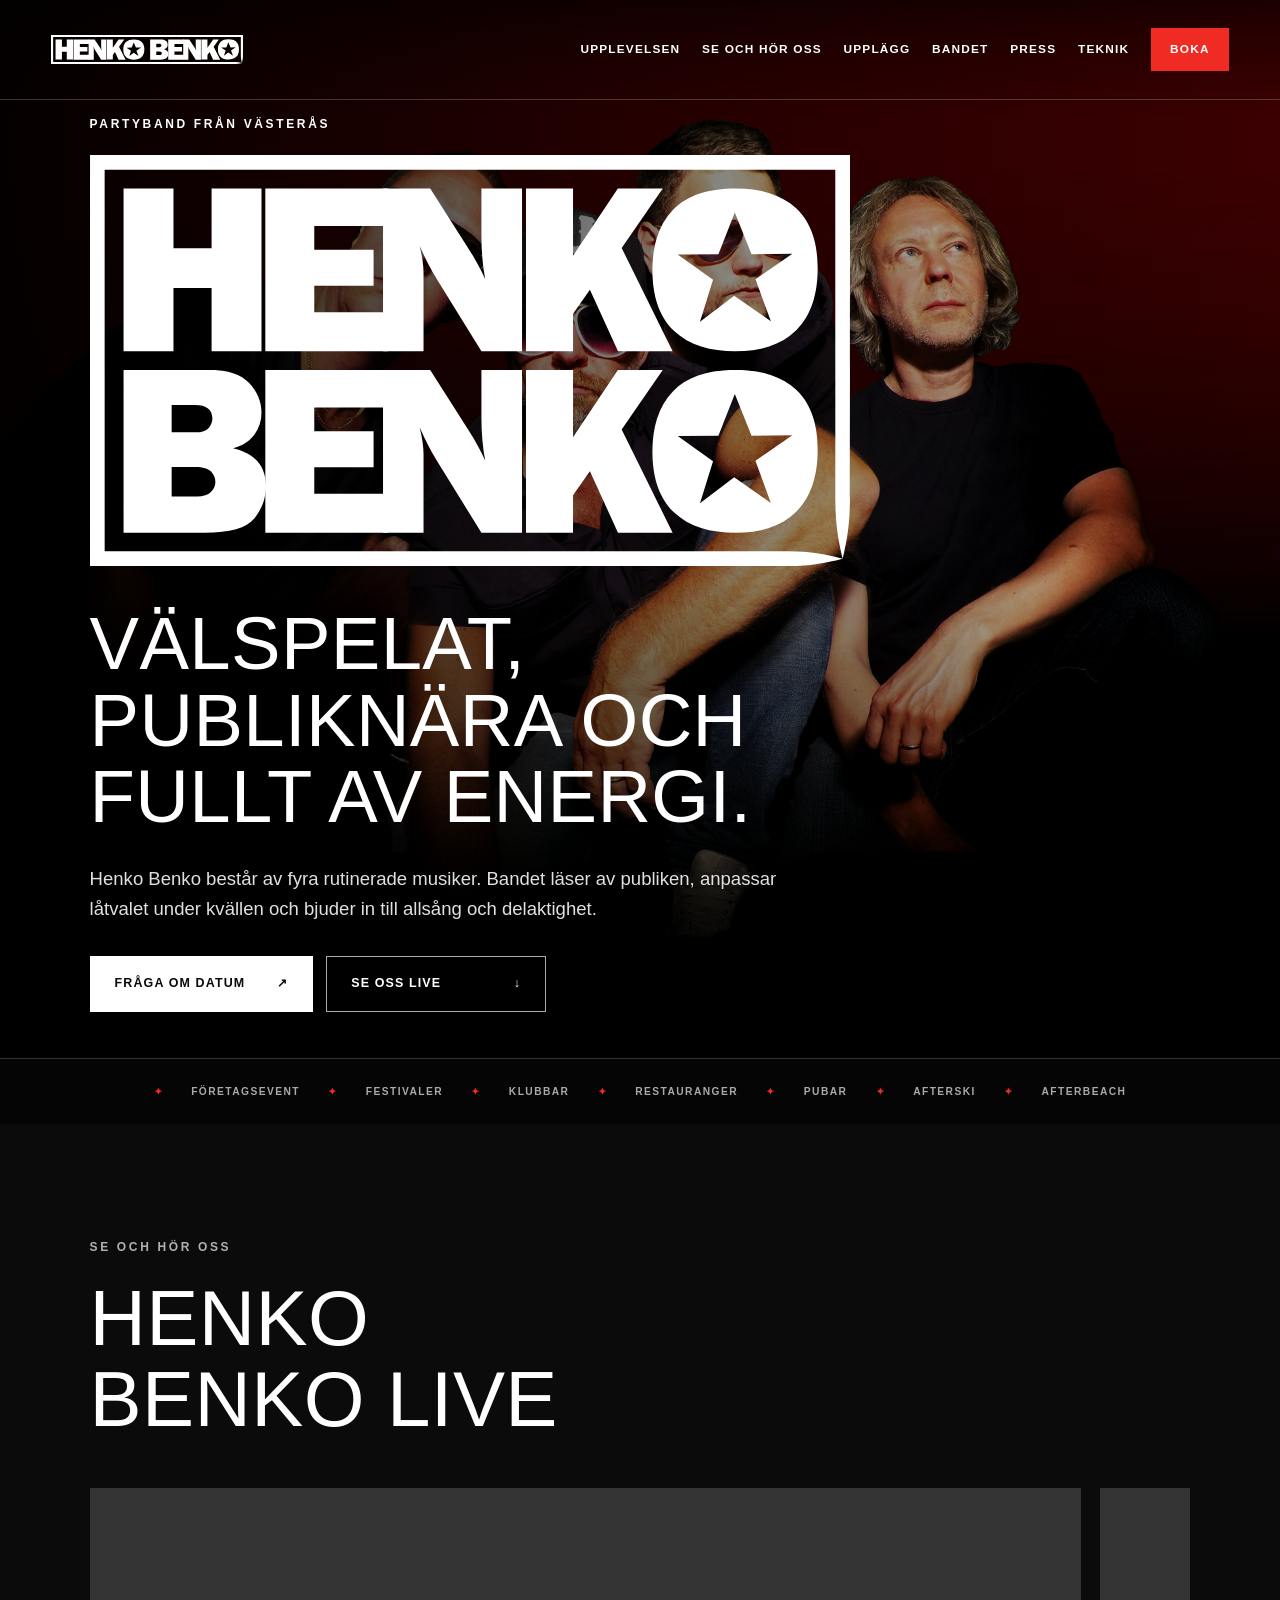
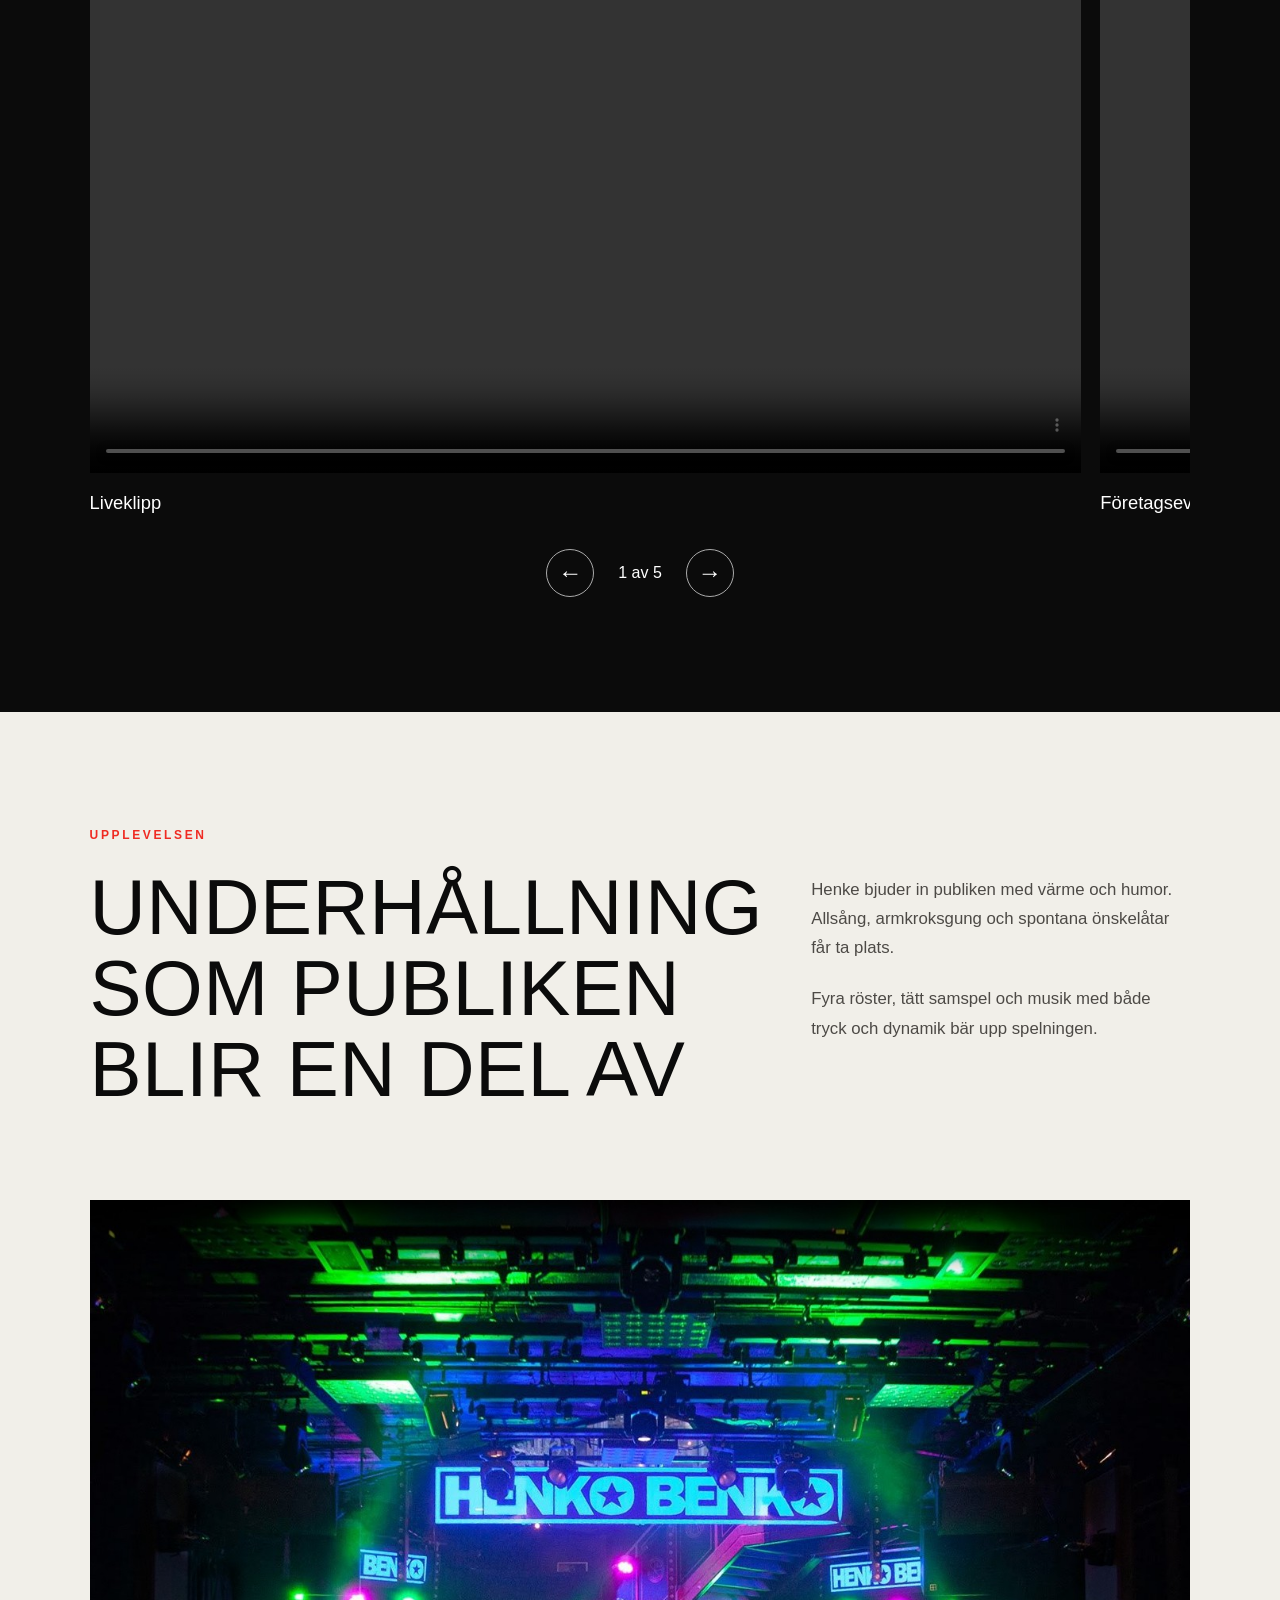
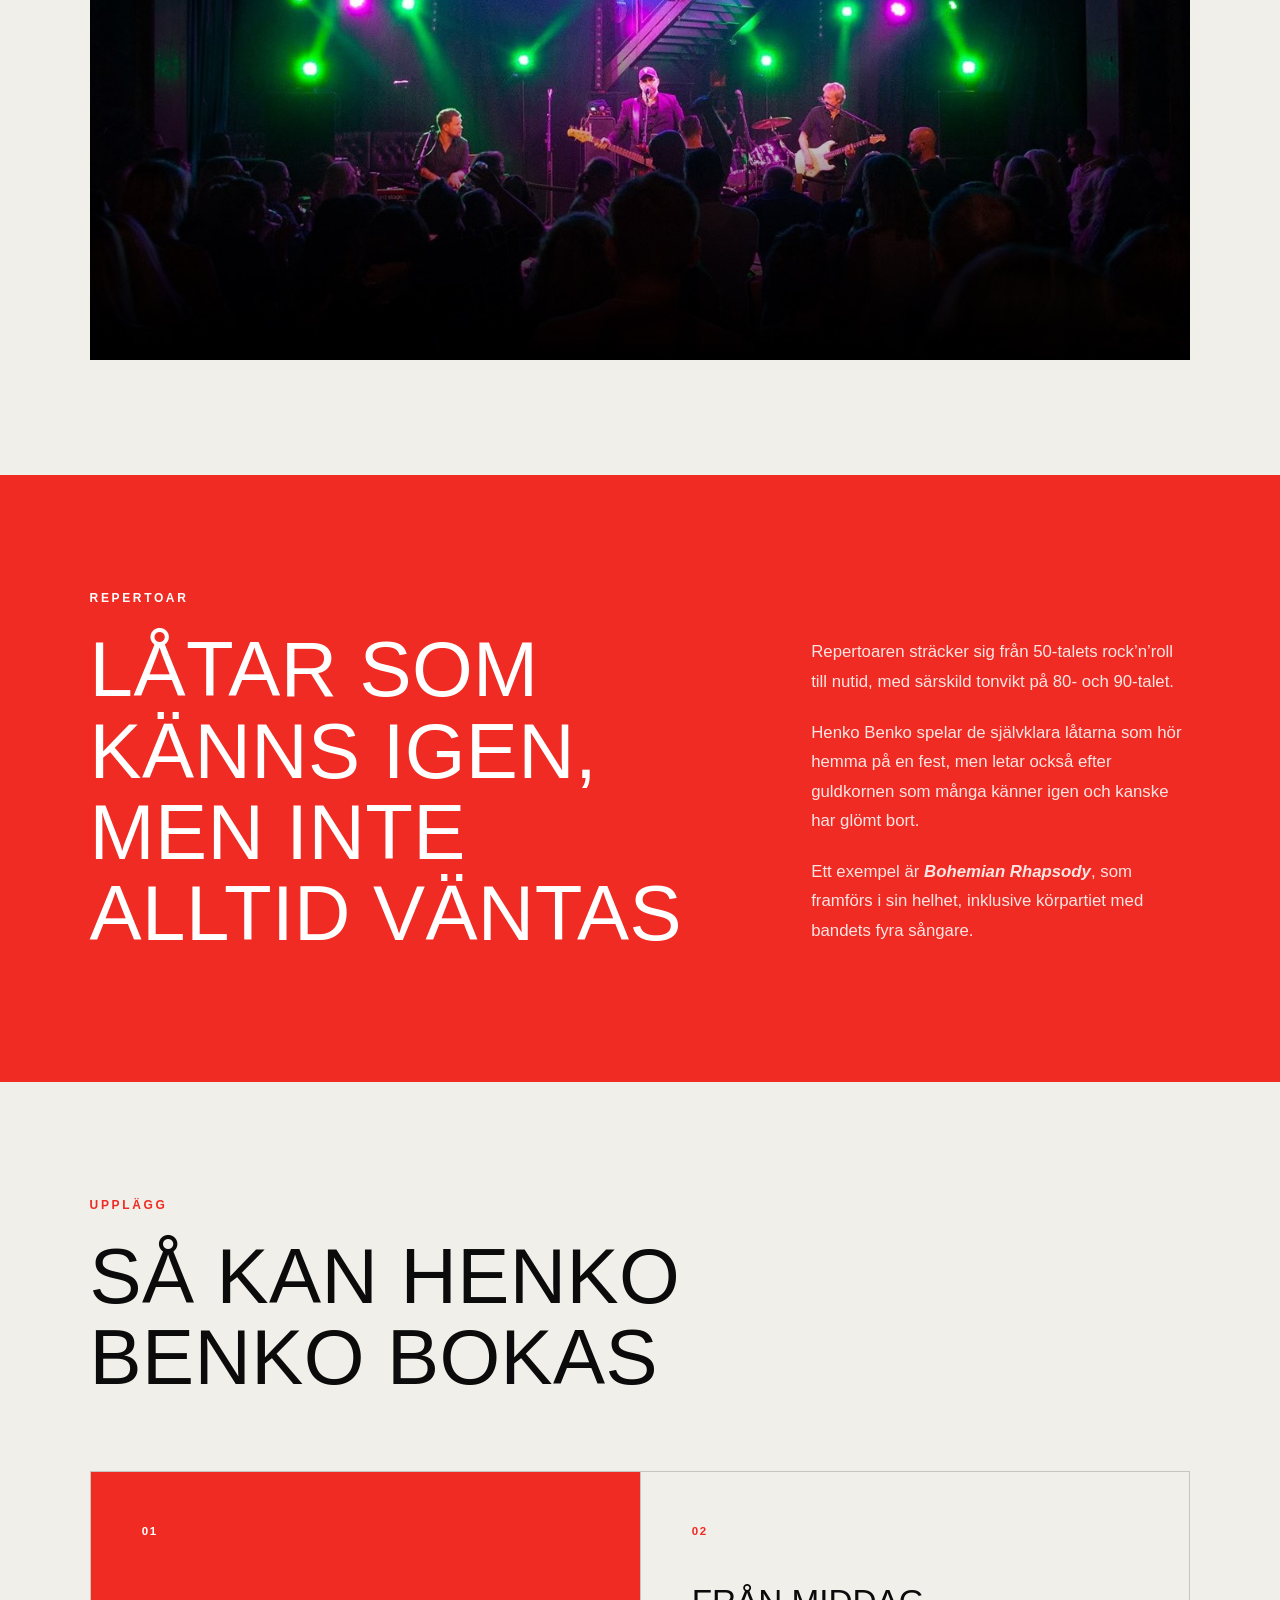
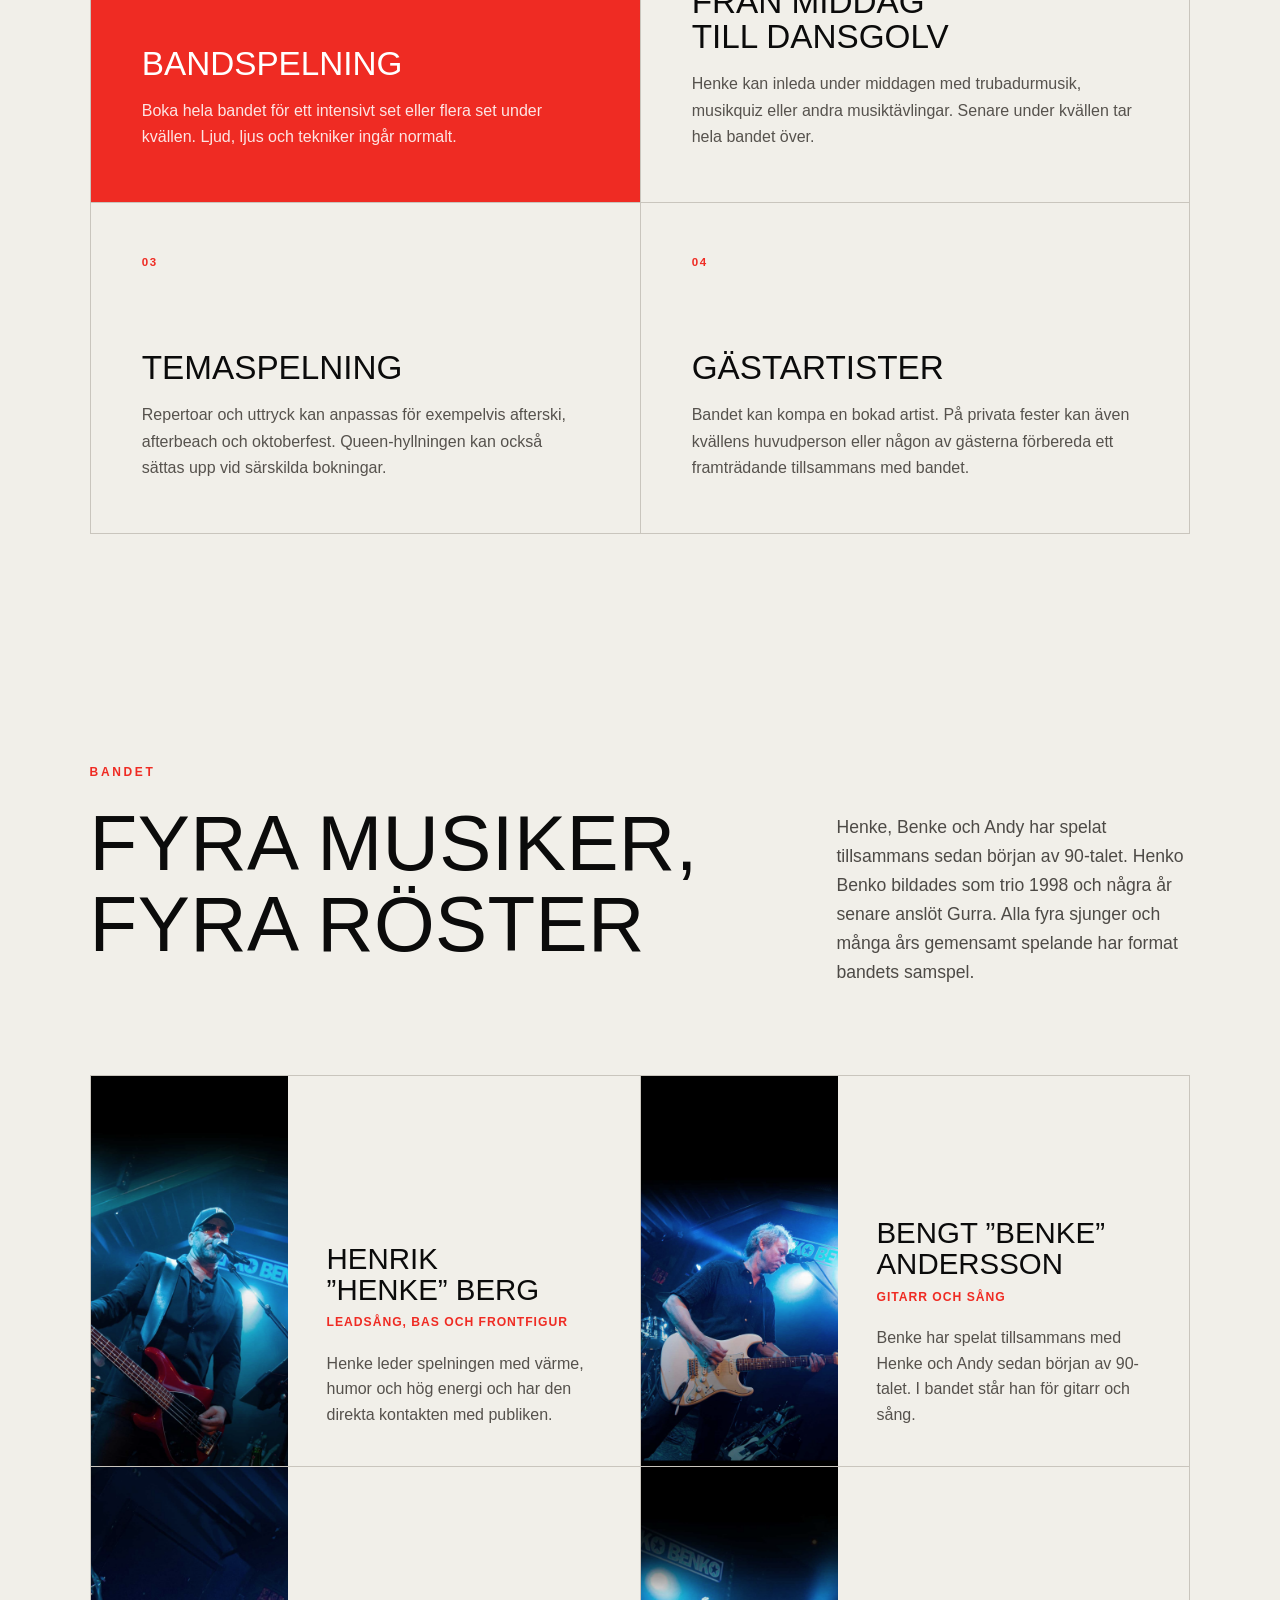
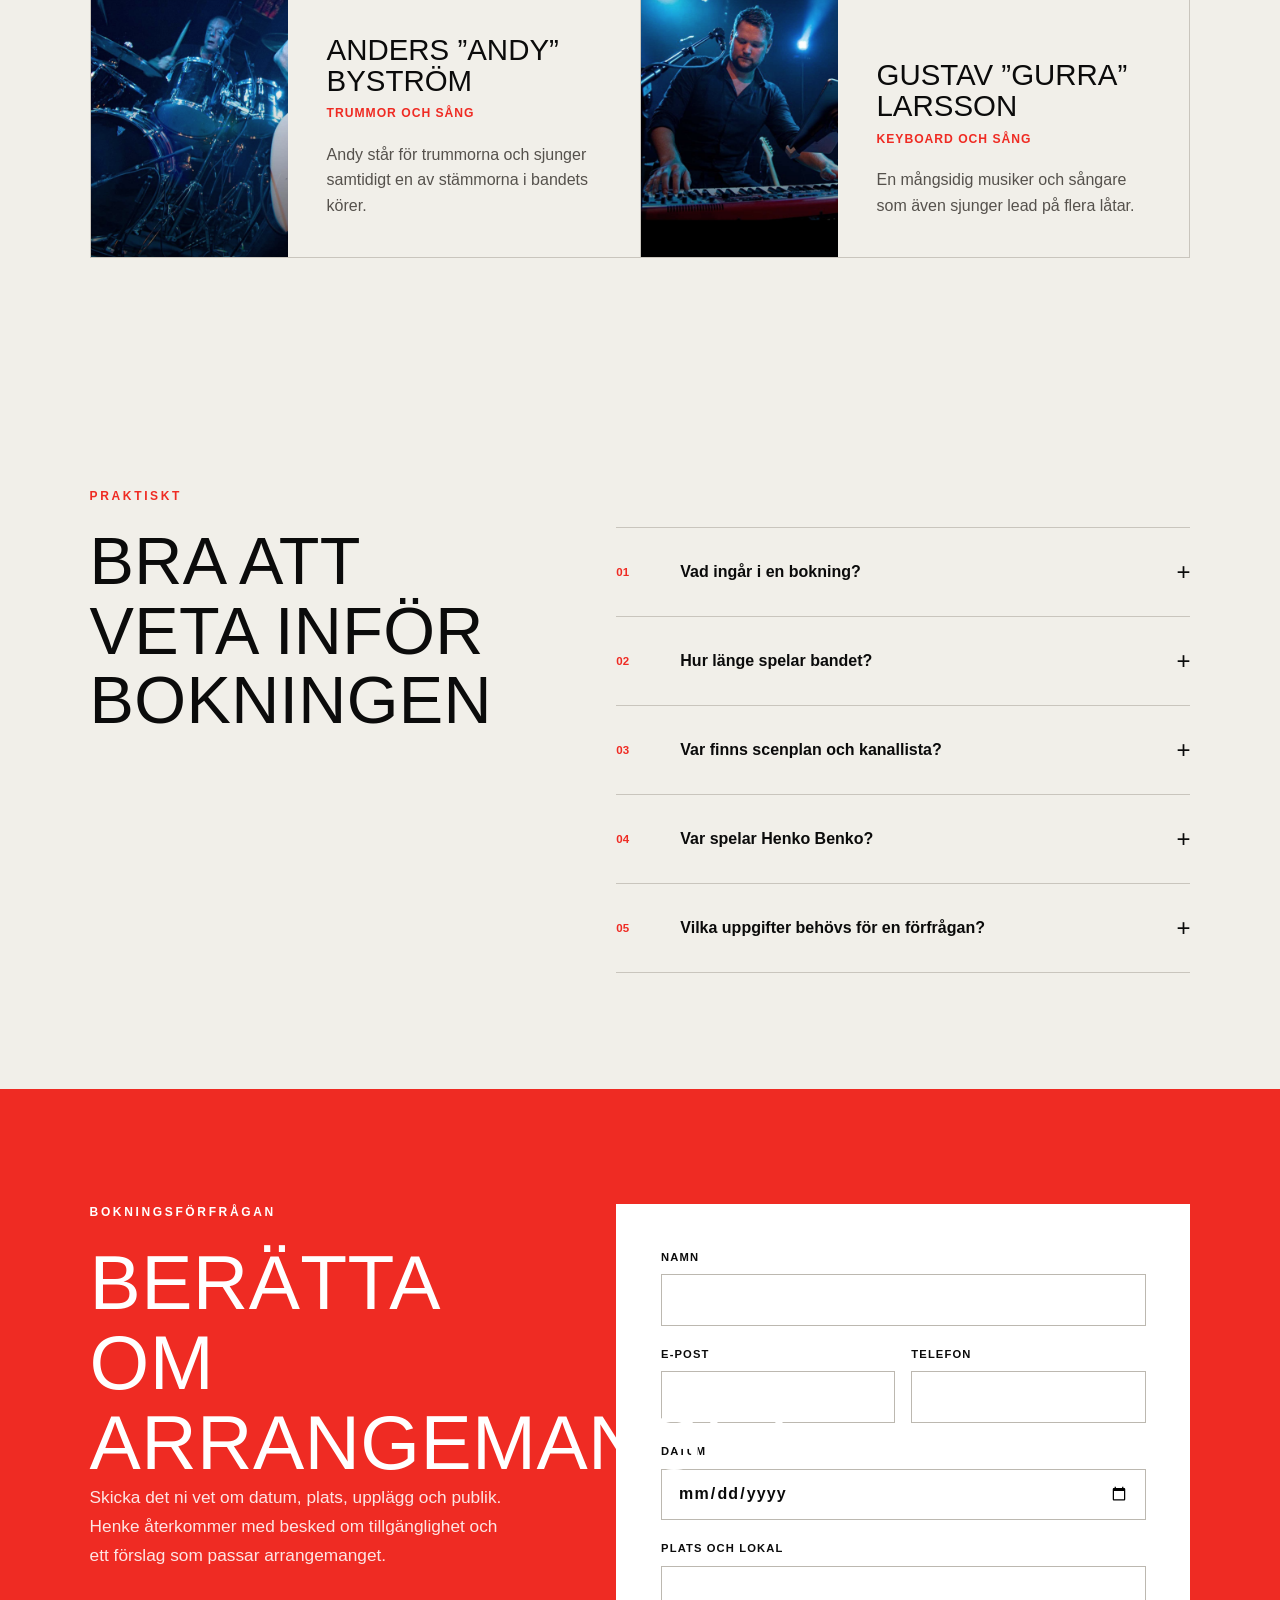
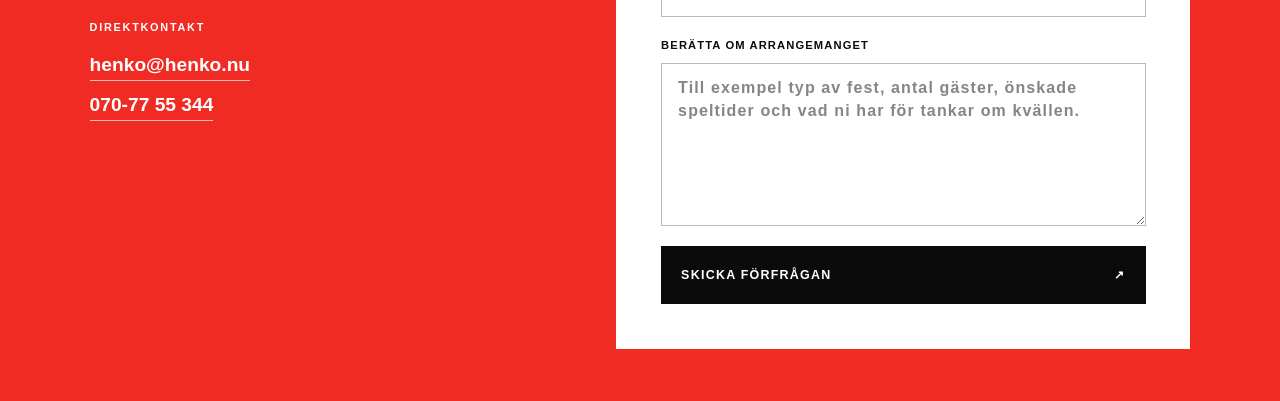
==== commit 14452170: "Add Teknik to the main navigation" ====
--- a/index.html
+++ b/index.html
@@ -1 +1 @@
-<!DOCTYPE html><html lang="sv"><head><meta charSet="utf-8"/><meta name="viewport" content="width=device-width, initial-scale=1"/><link rel="preload" as="image" href="/logo/HenkoBenko_Logo_Vit.svg"/><link rel="preload" href="/images/HenkoBenkoPublik.jpg" as="image"/><link rel="preload" href="/press/HenkoBenkoJuldag2022-henk.jpg" as="image"/><link rel="preload" href="/press/HenkoBenkoJuldag2022-Benk.jpg" as="image"/><link rel="preload" href="/press/HenkoBenkoJuldag2022-Andy.jpg" as="image"/><link rel="preload" href="/press/HenkoBenkoJuldag2022-gus.jpg" as="image"/><link rel="stylesheet" href="/_next/static/chunks/0lhd2bw~va9n_.css" data-precedence="next"/><link rel="preload" as="script" fetchPriority="low" href="/_next/static/chunks/15xrurgzs99gv.js"/><script src="/_next/static/chunks/0dgq26a5_oy.a.js" async=""></script><script src="/_next/static/chunks/07lhk_q6pmm3r.js" async=""></script><script src="/_next/static/chunks/0au83~zq0~0pf.js" async=""></script><script src="/_next/static/chunks/turbopack-07ur8f85nectq.js" async=""></script><script src="/_next/static/chunks/01xlw8hd842-c.js" async=""></script><script src="/_next/static/chunks/0d3shmwh5_nmn.js" async=""></script><script src="/_next/static/chunks/1349d3hyjl_oy.js" async=""></script><title>Henko Benko | Partyband från Västerås</title><meta name="description" content="Välspelat, publiknära och fullt av energi. Henko Benko spelar på företagsevent, festivaler, klubbar, restauranger, pubar, afterski och afterbeach."/><link rel="manifest" href="/favicon/manifest.json"/><meta name="codex-preview" content="development"/><meta name="msapplication-TileColor" content="#0b0b0b"/><meta name="msapplication-TileImage" content="/favicon/ms-icon-144x144.png"/><meta name="msapplication-config" content="/favicon/browserconfig.xml"/><meta property="og:title" content="Henko Benko | Välspelat, publiknära och fullt av energi"/><meta property="og:description" content="Ett rutinerat partyband från Västerås som läser av publiken och anpassar låtvalet under kvällen."/><meta property="og:url" content="https://henko.nu/"/><meta property="og:site_name" content="Henko Benko"/><meta property="og:locale" content="sv_SE"/><meta property="og:image" content="https://henko.nu/images/Henko-Benko-Gruppbild.jpg"/><meta property="og:image:width" content="1200"/><meta property="og:image:height" content="1026"/><meta property="og:image:alt" content="Henko Benko"/><meta property="og:type" content="website"/><meta name="twitter:card" content="summary_large_image"/><meta name="twitter:title" content="Henko Benko | Partyband från Västerås"/><meta name="twitter:description" content="Välspelat, publiknära och fullt av energi."/><meta name="twitter:image" content="https://henko.nu/images/Henko-Benko-Gruppbild.jpg"/><link rel="shortcut icon" href="/favicon/favicon.ico"/><link rel="icon" href="/favicon/favicon.ico"/><link rel="icon" href="/favicon/favicon-16x16.png" sizes="16x16" type="image/png"/><link rel="icon" href="/favicon/favicon-32x32.png" sizes="32x32" type="image/png"/><link rel="icon" href="/favicon/favicon-96x96.png" sizes="96x96" type="image/png"/><link rel="apple-touch-icon" href="/favicon/apple-icon-57x57.png" sizes="57x57" type="image/png"/><link rel="apple-touch-icon" href="/favicon/apple-icon-60x60.png" sizes="60x60" type="image/png"/><link rel="apple-touch-icon" href="/favicon/apple-icon-72x72.png" sizes="72x72" type="image/png"/><link rel="apple-touch-icon" href="/favicon/apple-icon-76x76.png" sizes="76x76" type="image/png"/><link rel="apple-touch-icon" href="/favicon/apple-icon-114x114.png" sizes="114x114" type="image/png"/><link rel="apple-touch-icon" href="/favicon/apple-icon-120x120.png" sizes="120x120" type="image/png"/><link rel="apple-touch-icon" href="/favicon/apple-icon-144x144.png" sizes="144x144" type="image/png"/><link rel="apple-touch-icon" href="/favicon/apple-icon-152x152.png" sizes="152x152" type="image/png"/><link rel="apple-touch-icon" href="/favicon/apple-icon-180x180.png" sizes="180x180" type="image/png"/><script src="/_next/static/chunks/03~yq9q893hmn.js" noModule=""></script></head><body><div hidden=""><!--$--><!--/$--></div><main id="top"><header class="site-header sticky-header"><a class="brand" aria-label="Henko Benko, startsida" href="#top"><img src="/logo/HenkoBenko_Logo_Vit.svg" alt="Henko Benko"/></a><nav class="desktop-nav" aria-label="Huvudmeny"><a href="#upplevelsen">Upplevelsen</a><a href="#video">Se och hör oss</a><a href="#upplagg">Upplägg</a><a href="#bandet">Bandet</a><a href="/press/">Press</a><a class="nav-cta" href="#kontakt">Boka</a></nav><details class="mobile-menu"><summary aria-label="Öppna meny"><span></span><span></span><span></span></summary><nav aria-label="Mobilmeny"><a href="#upplevelsen">Upplevelsen</a><a href="#video">Se och hör oss</a><a href="#upplagg">Upplägg</a><a href="#bandet">Bandet</a><a href="/press/">Press</a><a href="/teknik/">Teknik</a><a href="#kontakt">Bokningsförfrågan</a></nav></details></header><section class="hero" aria-labelledby="hero-heading"><video autoPlay="" muted="" loop="" playsInline="" poster="/images/Henko-Benko-Gruppbild.jpg"><source src="/video/hero2.mp4" type="video/mp4"/></video><div class="hero-shade"></div><div class="hero-content"><p class="eyebrow">Partyband från Västerås</p><picture class="hero-logo"><source media="(max-width: 640px)" srcSet="/logo/HenkoBenko_Logo_Vit_2rad.svg"/><img src="/logo/HenkoBenko_Logo_Vit.svg" alt="Henko Benko"/></picture><h1 id="hero-heading">Välspelat, publiknära och fullt av energi.</h1><p class="hero-copy">Henko Benko består av fyra rutinerade musiker. Bandet läser av publiken, anpassar låtvalet under kvällen och bjuder in till allsång och delaktighet.</p><div class="hero-actions"><a class="button primary" href="#kontakt">Fråga om datum <span aria-hidden="true">↗</span></a><a class="button secondary" href="#video">Se oss live <span aria-hidden="true">↓</span></a></div></div><div class="hero-facts" aria-label="Kort om Henko Benko"><span>Företagsevent</span><span>Festivaler</span><span>Klubbar</span><span>Restauranger</span><span>Pubar</span><span>Afterski</span><span>Afterbeach</span></div></section><section class="video-section section dark-section" id="video" aria-labelledby="video-heading"><p class="section-label light">Se och hör oss</p><div class="section-intro"><h2 id="video-heading">Henko Benko live</h2></div><div class="live-carousel" role="region" aria-label="Livefilmer" aria-roledescription="karusell"><div class="live-track" tabindex="0"><article class="live-slide" aria-label="1 av 5: Liveklipp"><div class="live-player"><video controls="" playsInline="" preload="metadata" aria-label="Liveklipp"><source src="/video/Video%202026-09-22%2C%2000.46.mp4" type="video/mp4"/>Din webbläsare kan inte spela filmen.</video></div><h3>Liveklipp</h3></article><article class="live-slide" aria-label="2 av 5: Företagsevent"><div class="live-player"><video controls="" playsInline="" preload="metadata" aria-label="Företagsevent"><source src="/video/CompanyEvent.mp4" type="video/mp4"/>Din webbläsare kan inte spela filmen.</video></div><h3>Företagsevent</h3></article><article class="live-slide" aria-label="3 av 5: Med David Lindgren"><div class="live-player"><video controls="" playsInline="" preload="metadata" aria-label="Med David Lindgren"><source src="/video/David.mp4" type="video/mp4"/>Din webbläsare kan inte spela filmen.</video></div><h3>Med David Lindgren</h3></article><article class="live-slide" aria-label="4 av 5: Med Nanne Grönvall"><div class="live-player"><video controls="" playsInline="" preload="metadata" aria-label="Med Nanne Grönvall"><source src="/video/Nanne.mp4" type="video/mp4"/>Din webbläsare kan inte spela filmen.</video></div><h3>Med Nanne Grönvall</h3></article><article class="live-slide" aria-label="5 av 5: Med Nordman"><div class="live-player"><video controls="" playsInline="" preload="metadata" aria-label="Med Nordman"><source src="/video/Nordman.mp4" type="video/mp4"/>Din webbläsare kan inte spela filmen.</video></div><h3>Med Nordman</h3></article></div><div class="live-controls"><button type="button" aria-label="Föregående film">←</button><span aria-live="polite">1<!-- --> av <!-- -->5</span><button type="button" aria-label="Nästa film">→</button></div></div></section><section class="experience section" id="upplevelsen" aria-labelledby="experience-heading"><p class="section-label">Upplevelsen</p><div class="split-heading"><h2 id="experience-heading">Underhållning som publiken blir en del av</h2><div class="body-copy"><p>Henke bjuder in publiken med värme och humor. Allsång, armkroksgung och spontana önskelåtar får ta plats.</p><p>Fyra röster, tätt samspel och musik med både tryck och dynamik bär upp spelningen.</p></div></div><figure class="wide-photo"><img src="/images/HenkoBenkoPublik.jpg" alt="Henko Benko spelar live inför publik"/></figure></section><section class="repertoire-section section" id="repertoar" aria-labelledby="repertoire-heading"><p class="section-label light">Repertoar</p><div class="split-heading"><h2 id="repertoire-heading">Låtar som känns igen, men inte alltid väntas</h2><div class="body-copy light-copy"><p>Repertoaren sträcker sig från 50-talets rock’n’roll till nutid, med särskild tonvikt på 80- och 90-talet.</p><p>Henko Benko spelar de självklara låtarna som hör hemma på en fest, men letar också efter guldkornen som många känner igen och kanske har glömt bort.</p><p>Ett exempel är <em>Bohemian Rhapsody</em>, som framförs i sin helhet, inklusive körpartiet med bandets fyra sångare.</p></div></div></section><section class="formats section" id="upplagg" aria-labelledby="formats-heading"><p class="section-label">Upplägg</p><h2 id="formats-heading">Så kan Henko Benko bokas</h2><div class="format-grid"><article class="featured"><span>01</span><h3>Bandspelning</h3><p>Boka hela bandet för ett intensivt set eller flera set under kvällen. Ljud, ljus och tekniker ingår normalt.</p></article><article class=""><span>02</span><h3>Från middag till dansgolv</h3><p>Henke kan inleda under middagen med trubadurmusik, musikquiz eller andra musiktävlingar. Senare under kvällen tar hela bandet över.</p></article><article class=""><span>03</span><h3>Temaspelning</h3><p>Repertoar och uttryck kan anpassas för exempelvis afterski, afterbeach och oktoberfest. Queen-hyllningen kan också sättas upp vid särskilda bokningar.</p></article><article class=""><span>04</span><h3>Gästartister</h3><p>Bandet kan kompa en bokad artist. På privata fester kan även kvällens huvudperson eller någon av gästerna förbereda ett framträdande tillsammans med bandet.</p></article></div></section><section class="members section" id="bandet" aria-labelledby="members-heading"><p class="section-label">Bandet</p><div class="section-intro band-intro"><h2 id="members-heading">Fyra musiker, fyra röster</h2><p>Henke, Benke och Andy har spelat tillsammans sedan början av 90-talet. Henko Benko bildades som trio 1998 och några år senare anslöt Gurra. Alla fyra sjunger och många års gemensamt spelande har format bandets samspel.</p></div><div class="member-grid"><article class="member"><figure><img src="/press/HenkoBenkoJuldag2022-henk.jpg" alt="Henrik ”Henke” Berg i Henko Benko"/></figure><div><h3>Henrik ”Henke” Berg</h3><strong>Leadsång, bas och frontfigur</strong><p>Henke leder spelningen med värme, humor och hög energi och har den direkta kontakten med publiken.</p></div></article><article class="member"><figure><img src="/press/HenkoBenkoJuldag2022-Benk.jpg" alt="Bengt ”Benke” Andersson i Henko Benko"/></figure><div><h3>Bengt ”Benke” Andersson</h3><strong>Gitarr och sång</strong><p>Benke har spelat tillsammans med Henke och Andy sedan början av 90-talet. I bandet står han för gitarr och sång.</p></div></article><article class="member"><figure><img src="/press/HenkoBenkoJuldag2022-Andy.jpg" alt="Anders ”Andy” Byström i Henko Benko"/></figure><div><h3>Anders ”Andy” Byström</h3><strong>Trummor och sång</strong><p>Andy står för trummorna och sjunger samtidigt en av stämmorna i bandets körer.</p></div></article><article class="member"><figure><img src="/press/HenkoBenkoJuldag2022-gus.jpg" alt="Gustav ”Gurra” Larsson i Henko Benko"/></figure><div><h3>Gustav ”Gurra” Larsson</h3><strong>Keyboard och sång</strong><p>En mångsidig musiker och sångare som även sjunger lead på flera låtar.</p></div></article></div></section><section class="faq section" id="praktiskt" aria-labelledby="faq-heading"><p class="section-label">Praktiskt</p><div class="faq-layout"><h2 id="faq-heading">Bra att veta inför bokningen</h2><div class="faq-list"><details><summary><span>01</span>Vad ingår i en bokning?<b aria-hidden="true">+</b></summary><p>Ljud, ljus och tekniker ingår normalt. Om lokalen eller arrangören redan har en teknisk produktion anpassas upplägget efter den.</p></details><details><summary><span>02</span>Hur länge spelar bandet?<b aria-hidden="true">+</b></summary><p>Henko Benko kan göra allt från ett intensivt set på omkring en timme till en hel kväll. Ett vanligt upplägg är tre set om cirka 40 minuter.</p></details><details><summary><span>03</span>Var finns scenplan och kanallista?<b aria-hidden="true">+</b></summary><p>På sidan Teknik finns scenplan som PDF och en fullständig kanallista. Kontakta Henke om ni vill stämma av lokalens förutsättningar.</p></details><details><summary><span>04</span>Var spelar Henko Benko?<b aria-hidden="true">+</b></summary><p>Bandet utgår från Västerås och tar uppdrag i hela Sverige och utomlands. Förfrågningar bedöms utifrån plats, datum och arrangemang.</p></details><details><summary><span>05</span>Vilka uppgifter behövs för en förfrågan?<b aria-hidden="true">+</b></summary><p>Datum, plats, typ av arrangemang, ungefärligt antal gäster och vad det är för publik, till exempel åldersspann och sammanhang. Även önskade speltider och information om lokalens teknik är bra att skicka med.</p></details></div></div></section><section class="contact section" id="kontakt" aria-labelledby="contact-heading"><div class="contact-copy"><p class="section-label light">Bokningsförfrågan</p><h2 id="contact-heading">Berätta om arrangemanget</h2><p>Skicka det ni vet om datum, plats, upplägg och publik. Henke återkommer med besked om tillgänglighet och ett förslag som passar arrangemanget.</p><div class="direct-contact"><span>Direktkontakt</span><a href="mailto:henko@henko.nu">henko@henko.nu</a><a href="tel:+46707755344">070-77 55 344</a></div></div><form class="booking-form" action="https://formspree.io/f/xkjwakzv" method="POST"><input type="hidden" name="_subject" value="Bokningsförfrågan från henko.nu"/><label>Namn<input autoComplete="name" required="" name="name"/></label><div class="form-row"><label>E-post<input type="email" autoComplete="email" required="" name="email"/></label><label>Telefon<input type="tel" autoComplete="tel" name="phone"/></label></div><label>Datum<input type="date" name="date"/></label><label>Plats och lokal<input name="venue"/></label><label>Berätta om arrangemanget<textarea name="message" rows="6" placeholder="Till exempel typ av fest, antal gäster, önskade speltider och vad ni har för tankar om kvällen."></textarea></label><button type="submit">Skicka förfrågan <span aria-hidden="true">↗</span></button></form></section><footer><img src="/logo/HenkoBenko_Logo_Vit.svg" alt="Henko Benko"/><p>Partyband från Västerås</p><div><a href="/press/">Press</a><a href="/teknik/">Teknik</a><a href="#top">Till toppen ↑</a></div></footer></main><!--$--><!--/$--><script src="/_next/static/chunks/15xrurgzs99gv.js" id="_R_" async=""></script><script>(self.__next_f=self.__next_f||[]).push([0])</script><script>self.__next_f.push([1,"1:\"$Sreact.fragment\"\n2:I[39756,[\"/_next/static/chunks/01xlw8hd842-c.js\",\"/_next/static/chunks/0d3shmwh5_nmn.js\"],\"default\"]\n3:I[37457,[\"/_next/static/chunks/01xlw8hd842-c.js\",\"/_next/static/chunks/0d3shmwh5_nmn.js\"],\"default\"]\n4:I[60426,[\"/_next/static/chunks/01xlw8hd842-c.js\",\"/_next/static/chunks/0d3shmwh5_nmn.js\",\"/_next/static/chunks/1349d3hyjl_oy.js\"],\"default\"]\n6:I[99461,[\"/_next/static/chunks/01xlw8hd842-c.js\",\"/_next/static/chunks/0d3shmwh5_nmn.js\",\"/_next/static/chunks/1349d3hyjl_oy.js\"],\"default\"]\n10:I[68027,[\"/_next/static/chunks/01xlw8hd842-c.js\",\"/_next/static/chunks/0d3shmwh5_nmn.js\"],\"default\",1]\n:HL[\"/_next/static/chunks/0lhd2bw~va9n_.css\",\"style\"]\n:HL[\"/images/HenkoBenkoPublik.jpg\",\"image\"]\n5:[[\"$\",\"source\",null,{\"media\":\"(max-width: 640px)\",\"srcSet\":\"/logo/HenkoBenko_Logo_Vit_2rad.svg\"}],[\"$\",\"img\",null,{\"src\":\"/logo/HenkoBenko_Logo_Vit.svg\",\"alt\":\"Henko Benko\"}]]\n"])</script><script>self.__next_f.push([1,"0:{\"P\":null,\"c\":[\"\",\"\"],\"q\":\"\",\"i\":false,\"f\":[[[\"\",{\"children\":[\"__PAGE__\",{}]},\"$undefined\",\"$undefined\",16],[[\"$\",\"$1\",\"c\",{\"children\":[[[\"$\",\"link\",\"0\",{\"rel\":\"stylesheet\",\"href\":\"/_next/static/chunks/0lhd2bw~va9n_.css\",\"precedence\":\"next\",\"crossOrigin\":\"$undefined\",\"nonce\":\"$undefined\"}],[\"$\",\"script\",\"script-0\",{\"src\":\"/_next/static/chunks/01xlw8hd842-c.js\",\"async\":true,\"nonce\":\"$undefined\"}],[\"$\",\"script\",\"script-1\",{\"src\":\"/_next/static/chunks/0d3shmwh5_nmn.js\",\"async\":true,\"nonce\":\"$undefined\"}]],[\"$\",\"html\",null,{\"lang\":\"sv\",\"children\":[\"$\",\"body\",null,{\"children\":[\"$\",\"$L2\",null,{\"parallelRouterKey\":\"children\",\"error\":\"$undefined\",\"errorStyles\":\"$undefined\",\"errorScripts\":\"$undefined\",\"template\":[\"$\",\"$L3\",null,{}],\"templateStyles\":\"$undefined\",\"templateScripts\":\"$undefined\",\"notFound\":[[[\"$\",\"title\",null,{\"children\":\"404: This page could not be found.\"}],[\"$\",\"div\",null,{\"style\":{\"fontFamily\":\"system-ui,\\\"Segoe UI\\\",Roboto,Helvetica,Arial,sans-serif,\\\"Apple Color Emoji\\\",\\\"Segoe UI Emoji\\\"\",\"height\":\"100vh\",\"textAlign\":\"center\",\"display\":\"flex\",\"flexDirection\":\"column\",\"alignItems\":\"center\",\"justifyContent\":\"center\"},\"children\":[\"$\",\"div\",null,{\"children\":[[\"$\",\"style\",null,{\"dangerouslySetInnerHTML\":{\"__html\":\"body{color:#000;background:#fff;margin:0}.next-error-h1{border-right:1px solid rgba(0,0,0,.3)}@media (prefers-color-scheme:dark){body{color:#fff;background:#000}.next-error-h1{border-right:1px solid rgba(255,255,255,.3)}}\"}}],[\"$\",\"h1\",null,{\"className\":\"next-error-h1\",\"style\":{\"display\":\"inline-block\",\"margin\":\"0 20px 0 0\",\"padding\":\"0 23px 0 0\",\"fontSize\":24,\"fontWeight\":500,\"verticalAlign\":\"top\",\"lineHeight\":\"49px\"},\"children\":404}],[\"$\",\"div\",null,{\"style\":{\"display\":\"inline-block\"},\"children\":[\"$\",\"h2\",null,{\"style\":{\"fontSize\":14,\"fontWeight\":400,\"lineHeight\":\"49px\",\"margin\":0},\"children\":\"This page could not be found.\"}]}]]}]}]],[]],\"forbidden\":\"$undefined\",\"unauthorized\":\"$undefined\"}]}]}]]}],{\"children\":[[\"$\",\"$1\",\"c\",{\"children\":[[\"$\",\"main\",null,{\"id\":\"top\",\"children\":[[\"$\",\"$L4\",null,{\"onHome\":true}],[\"$\",\"section\",null,{\"className\":\"hero\",\"aria-labelledby\":\"hero-heading\",\"children\":[[\"$\",\"video\",null,{\"autoPlay\":true,\"muted\":true,\"loop\":true,\"playsInline\":true,\"poster\":\"/images/Henko-Benko-Gruppbild.jpg\",\"children\":[\"$\",\"source\",null,{\"src\":\"/video/hero2.mp4\",\"type\":\"video/mp4\"}]}],[\"$\",\"div\",null,{\"className\":\"hero-shade\"}],[\"$\",\"div\",null,{\"className\":\"hero-content\",\"children\":[[\"$\",\"p\",null,{\"className\":\"eyebrow\",\"children\":\"Partyband från Västerås\"}],[\"$\",\"picture\",null,{\"className\":\"hero-logo\",\"children\":\"$5\"}],[\"$\",\"h1\",null,{\"id\":\"hero-heading\",\"children\":\"Välspelat, publiknära och fullt av energi.\"}],[\"$\",\"p\",null,{\"className\":\"hero-copy\",\"children\":\"Henko Benko består av fyra rutinerade musiker. Bandet läser av publiken, anpassar låtvalet under kvällen och bjuder in till allsång och delaktighet.\"}],[\"$\",\"div\",null,{\"className\":\"hero-actions\",\"children\":[[\"$\",\"a\",null,{\"className\":\"button primary\",\"href\":\"#kontakt\",\"children\":[\"Fråga om datum \",[\"$\",\"span\",null,{\"aria-hidden\":\"true\",\"children\":\"↗\"}]]}],[\"$\",\"a\",null,{\"className\":\"button secondary\",\"href\":\"#video\",\"children\":[\"Se oss live \",[\"$\",\"span\",null,{\"aria-hidden\":\"true\",\"children\":\"↓\"}]]}]]}]]}],[\"$\",\"div\",null,{\"className\":\"hero-facts\",\"aria-label\":\"Kort om Henko Benko\",\"children\":[[\"$\",\"span\",null,{\"children\":\"Företagsevent\"}],[\"$\",\"span\",null,{\"children\":\"Festivaler\"}],[\"$\",\"span\",null,{\"children\":\"Klubbar\"}],[\"$\",\"span\",null,{\"children\":\"Restauranger\"}],[\"$\",\"span\",null,{\"children\":\"Pubar\"}],[\"$\",\"span\",null,{\"children\":\"Afterski\"}],[\"$\",\"span\",null,{\"children\":\"Afterbeach\"}]]}]]}],[\"$\",\"section\",null,{\"className\":\"video-section section dark-section\",\"id\":\"video\",\"aria-labelledby\":\"video-heading\",\"children\":[[\"$\",\"p\",null,{\"className\":\"section-label light\",\"children\":\"Se och hör oss\"}],[\"$\",\"div\",null,{\"className\":\"section-intro\",\"children\":[\"$\",\"h2\",null,{\"id\":\"video-heading\",\"children\":\"Henko Benko live\"}]}],[\"$\",\"$L6\",null,{}]]}],[\"$\",\"section\",null,{\"className\":\"experience section\",\"id\":\"upplevelsen\",\"aria-labelledby\":\"experience-heading\",\"children\":[[\"$\",\"p\",null,{\"className\":\"section-label\",\"children\":\"Upplevelsen\"}],[\"$\",\"div\",null,{\"className\":\"split-heading\",\"children\":[[\"$\",\"h2\",null,{\"id\":\"experience-heading\",\"children\":\"Underhållning som publiken blir en del av\"}],[\"$\",\"div\",null,{\"className\":\"body-copy\",\"children\":[[\"$\",\"p\",null,{\"children\":\"Henke bjuder in publiken med värme och humor. Allsång, armkroksgung och spontana önskelåtar får ta plats.\"}],[\"$\",\"p\",null,{\"children\":\"Fyra röster, tätt samspel och musik med både tryck och dynamik bär upp spelningen.\"}]]}]]}],[\"$\",\"figure\",null,{\"className\":\"wide-photo\",\"children\":[\"$\",\"img\",null,{\"src\":\"/images/HenkoBenkoPublik.jpg\",\"alt\":\"Henko Benko spelar live inför publik\"}]}]]}],\"$L7\",\"$L8\",\"$L9\",\"$La\",\"$Lb\",\"$Lc\"]}],[\"$Ld\"],\"$Le\"]}],{},null,false,null]},null,false,null],\"$Lf\",false]],\"m\":\"$undefined\",\"G\":[\"$10\",[\"$L11\"]],\"S\":true,\"h\":null,\"s\":\"$undefined\",\"l\":\"$undefined\",\"p\":\"$undefined\",\"d\":\"$undefined\",\"b\":\"d835L7aP_HGi8Kizxc-bf\"}\n"])</script><script>self.__next_f.push([1,"12:I[22016,[\"/_next/static/chunks/01xlw8hd842-c.js\",\"/_next/static/chunks/0d3shmwh5_nmn.js\",\"/_next/static/chunks/1349d3hyjl_oy.js\"],\"\"]\n13:I[97367,[\"/_next/static/chunks/01xlw8hd842-c.js\",\"/_next/static/chunks/0d3shmwh5_nmn.js\"],\"OutletBoundary\"]\n14:\"$Sreact.suspense\"\n16:I[97367,[\"/_next/static/chunks/01xlw8hd842-c.js\",\"/_next/static/chunks/0d3shmwh5_nmn.js\"],\"ViewportBoundary\"]\n18:I[97367,[\"/_next/static/chunks/01xlw8hd842-c.js\",\"/_next/static/chunks/0d3shmwh5_nmn.js\"],\"MetadataBoundary\"]\n:HL[\"/press/HenkoBenkoJuldag2022-henk.jpg\",\"image\"]\n:HL[\"/press/HenkoBenkoJuldag2022-Benk.jpg\",\"image\"]\n:HL[\"/press/HenkoBenkoJuldag2022-Andy.jpg\",\"image\"]\n:HL[\"/press/HenkoBenkoJuldag2022-gus.jpg\",\"image\"]\n:HL[\"/logo/HenkoBenko_Logo_Vit.svg\",\"image\"]\n7:[\"$\",\"section\",null,{\"className\":\"repertoire-section section\",\"id\":\"repertoar\",\"aria-labelledby\":\"repertoire-heading\",\"children\":[[\"$\",\"p\",null,{\"className\":\"section-label light\",\"children\":\"Repertoar\"}],[\"$\",\"div\",null,{\"className\":\"split-heading\",\"children\":[[\"$\",\"h2\",null,{\"id\":\"repertoire-heading\",\"children\":\"Låtar som känns igen, men inte alltid väntas\"}],[\"$\",\"div\",null,{\"className\":\"body-copy light-copy\",\"children\":[[\"$\",\"p\",null,{\"children\":\"Repertoaren sträcker sig från 50-talets rock’n’roll till nutid, med särskild tonvikt på 80- och 90-talet.\"}],[\"$\",\"p\",null,{\"children\":\"Henko Benko spelar de självklara låtarna som hör hemma på en fest, men letar också efter guldkornen som många känner igen och kanske har glömt bort.\"}],[\"$\",\"p\",null,{\"children\":[\"Ett exempel är \",[\"$\",\"em\",null,{\"children\":\"Bohemian Rhapsody\"}],\", som framförs i sin helhet, inklusive körpartiet med bandets fyra sångare.\"]}]]}]]}]]}]\n"])</script><script>self.__next_f.push([1,"8:[\"$\",\"section\",null,{\"className\":\"formats section\",\"id\":\"upplagg\",\"aria-labelledby\":\"formats-heading\",\"children\":[[\"$\",\"p\",null,{\"className\":\"section-label\",\"children\":\"Upplägg\"}],[\"$\",\"h2\",null,{\"id\":\"formats-heading\",\"children\":\"Så kan Henko Benko bokas\"}],[\"$\",\"div\",null,{\"className\":\"format-grid\",\"children\":[[\"$\",\"article\",\"Bandspelning\",{\"className\":\"featured\",\"children\":[[\"$\",\"span\",null,{\"children\":\"01\"}],[\"$\",\"h3\",null,{\"children\":\"Bandspelning\"}],[\"$\",\"p\",null,{\"children\":\"Boka hela bandet för ett intensivt set eller flera set under kvällen. Ljud, ljus och tekniker ingår normalt.\"}]]}],[\"$\",\"article\",\"Från middag till dansgolv\",{\"className\":\"\",\"children\":[[\"$\",\"span\",null,{\"children\":\"02\"}],[\"$\",\"h3\",null,{\"children\":\"Från middag till dansgolv\"}],[\"$\",\"p\",null,{\"children\":\"Henke kan inleda under middagen med trubadurmusik, musikquiz eller andra musiktävlingar. Senare under kvällen tar hela bandet över.\"}]]}],[\"$\",\"article\",\"Temaspelning\",{\"className\":\"\",\"children\":[[\"$\",\"span\",null,{\"children\":\"03\"}],[\"$\",\"h3\",null,{\"children\":\"Temaspelning\"}],[\"$\",\"p\",null,{\"children\":\"Repertoar och uttryck kan anpassas för exempelvis afterski, afterbeach och oktoberfest. Queen-hyllningen kan också sättas upp vid särskilda bokningar.\"}]]}],[\"$\",\"article\",\"Gästartister\",{\"className\":\"\",\"children\":[[\"$\",\"span\",null,{\"children\":\"04\"}],[\"$\",\"h3\",null,{\"children\":\"Gästartister\"}],[\"$\",\"p\",null,{\"children\":\"Bandet kan kompa en bokad artist. På privata fester kan även kvällens huvudperson eller någon av gästerna förbereda ett framträdande tillsammans med bandet.\"}]]}]]}]]}]\n"])</script><script>self.__next_f.push([1,"9:[\"$\",\"section\",null,{\"className\":\"members section\",\"id\":\"bandet\",\"aria-labelledby\":\"members-heading\",\"children\":[[\"$\",\"p\",null,{\"className\":\"section-label\",\"children\":\"Bandet\"}],[\"$\",\"div\",null,{\"className\":\"section-intro band-intro\",\"children\":[[\"$\",\"h2\",null,{\"id\":\"members-heading\",\"children\":\"Fyra musiker, fyra röster\"}],[\"$\",\"p\",null,{\"children\":\"Henke, Benke och Andy har spelat tillsammans sedan början av 90-talet. Henko Benko bildades som trio 1998 och några år senare anslöt Gurra. Alla fyra sjunger och många års gemensamt spelande har format bandets samspel.\"}]]}],[\"$\",\"div\",null,{\"className\":\"member-grid\",\"children\":[[\"$\",\"article\",\"Henrik ”Henke” Berg\",{\"className\":\"member\",\"children\":[[\"$\",\"figure\",null,{\"children\":[\"$\",\"img\",null,{\"src\":\"/press/HenkoBenkoJuldag2022-henk.jpg\",\"alt\":\"Henrik ”Henke” Berg i Henko Benko\"}]}],[\"$\",\"div\",null,{\"children\":[[\"$\",\"h3\",null,{\"children\":\"Henrik ”Henke” Berg\"}],[\"$\",\"strong\",null,{\"children\":\"Leadsång, bas och frontfigur\"}],[\"$\",\"p\",null,{\"children\":\"Henke leder spelningen med värme, humor och hög energi och har den direkta kontakten med publiken.\"}]]}]]}],[\"$\",\"article\",\"Bengt ”Benke” Andersson\",{\"className\":\"member\",\"children\":[[\"$\",\"figure\",null,{\"children\":[\"$\",\"img\",null,{\"src\":\"/press/HenkoBenkoJuldag2022-Benk.jpg\",\"alt\":\"Bengt ”Benke” Andersson i Henko Benko\"}]}],[\"$\",\"div\",null,{\"children\":[[\"$\",\"h3\",null,{\"children\":\"Bengt ”Benke” Andersson\"}],[\"$\",\"strong\",null,{\"children\":\"Gitarr och sång\"}],[\"$\",\"p\",null,{\"children\":\"Benke har spelat tillsammans med Henke och Andy sedan början av 90-talet. I bandet står han för gitarr och sång.\"}]]}]]}],[\"$\",\"article\",\"Anders ”Andy” Byström\",{\"className\":\"member\",\"children\":[[\"$\",\"figure\",null,{\"children\":[\"$\",\"img\",null,{\"src\":\"/press/HenkoBenkoJuldag2022-Andy.jpg\",\"alt\":\"Anders ”Andy” Byström i Henko Benko\"}]}],[\"$\",\"div\",null,{\"children\":[[\"$\",\"h3\",null,{\"children\":\"Anders ”Andy” Byström\"}],[\"$\",\"strong\",null,{\"children\":\"Trummor och sång\"}],[\"$\",\"p\",null,{\"children\":\"Andy står för trummorna och sjunger samtidigt en av stämmorna i bandets körer.\"}]]}]]}],[\"$\",\"article\",\"Gustav ”Gurra” Larsson\",{\"className\":\"member\",\"children\":[[\"$\",\"figure\",null,{\"children\":[\"$\",\"img\",null,{\"src\":\"/press/HenkoBenkoJuldag2022-gus.jpg\",\"alt\":\"Gustav ”Gurra” Larsson i Henko Benko\"}]}],[\"$\",\"div\",null,{\"children\":[[\"$\",\"h3\",null,{\"children\":\"Gustav ”Gurra” Larsson\"}],[\"$\",\"strong\",null,{\"children\":\"Keyboard och sång\"}],[\"$\",\"p\",null,{\"children\":\"En mångsidig musiker och sångare som även sjunger lead på flera låtar.\"}]]}]]}]]}]]}]\n"])</script><script>self.__next_f.push([1,"a:[\"$\",\"section\",null,{\"className\":\"faq section\",\"id\":\"praktiskt\",\"aria-labelledby\":\"faq-heading\",\"children\":[[\"$\",\"p\",null,{\"className\":\"section-label\",\"children\":\"Praktiskt\"}],[\"$\",\"div\",null,{\"className\":\"faq-layout\",\"children\":[[\"$\",\"h2\",null,{\"id\":\"faq-heading\",\"children\":\"Bra att veta inför bokningen\"}],[\"$\",\"div\",null,{\"className\":\"faq-list\",\"children\":[[\"$\",\"details\",\"Vad ingår i en bokning?\",{\"children\":[[\"$\",\"summary\",null,{\"children\":[[\"$\",\"span\",null,{\"children\":\"01\"}],\"Vad ingår i en bokning?\",[\"$\",\"b\",null,{\"aria-hidden\":\"true\",\"children\":\"+\"}]]}],[\"$\",\"p\",null,{\"children\":\"Ljud, ljus och tekniker ingår normalt. Om lokalen eller arrangören redan har en teknisk produktion anpassas upplägget efter den.\"}]]}],[\"$\",\"details\",\"Hur länge spelar bandet?\",{\"children\":[[\"$\",\"summary\",null,{\"children\":[[\"$\",\"span\",null,{\"children\":\"02\"}],\"Hur länge spelar bandet?\",[\"$\",\"b\",null,{\"aria-hidden\":\"true\",\"children\":\"+\"}]]}],[\"$\",\"p\",null,{\"children\":\"Henko Benko kan göra allt från ett intensivt set på omkring en timme till en hel kväll. Ett vanligt upplägg är tre set om cirka 40 minuter.\"}]]}],[\"$\",\"details\",\"Var finns scenplan och kanallista?\",{\"children\":[[\"$\",\"summary\",null,{\"children\":[[\"$\",\"span\",null,{\"children\":\"03\"}],\"Var finns scenplan och kanallista?\",[\"$\",\"b\",null,{\"aria-hidden\":\"true\",\"children\":\"+\"}]]}],[\"$\",\"p\",null,{\"children\":\"På sidan Teknik finns scenplan som PDF och en fullständig kanallista. Kontakta Henke om ni vill stämma av lokalens förutsättningar.\"}]]}],[\"$\",\"details\",\"Var spelar Henko Benko?\",{\"children\":[[\"$\",\"summary\",null,{\"children\":[[\"$\",\"span\",null,{\"children\":\"04\"}],\"Var spelar Henko Benko?\",[\"$\",\"b\",null,{\"aria-hidden\":\"true\",\"children\":\"+\"}]]}],[\"$\",\"p\",null,{\"children\":\"Bandet utgår från Västerås och tar uppdrag i hela Sverige och utomlands. Förfrågningar bedöms utifrån plats, datum och arrangemang.\"}]]}],[\"$\",\"details\",\"Vilka uppgifter behövs för en förfrågan?\",{\"children\":[[\"$\",\"summary\",null,{\"children\":[[\"$\",\"span\",null,{\"children\":\"05\"}],\"Vilka uppgifter behövs för en förfrågan?\",[\"$\",\"b\",null,{\"aria-hidden\":\"true\",\"children\":\"+\"}]]}],[\"$\",\"p\",null,{\"children\":\"Datum, plats, typ av arrangemang, ungefärligt antal gäster och vad det är för publik, till exempel åldersspann och sammanhang. Även önskade speltider och information om lokalens teknik är bra att skicka med.\"}]]}]]}]]}]]}]\n"])</script><script>self.__next_f.push([1,"b:[\"$\",\"section\",null,{\"className\":\"contact section\",\"id\":\"kontakt\",\"aria-labelledby\":\"contact-heading\",\"children\":[[\"$\",\"div\",null,{\"className\":\"contact-copy\",\"children\":[[\"$\",\"p\",null,{\"className\":\"section-label light\",\"children\":\"Bokningsförfrågan\"}],[\"$\",\"h2\",null,{\"id\":\"contact-heading\",\"children\":\"Berätta om arrangemanget\"}],[\"$\",\"p\",null,{\"children\":\"Skicka det ni vet om datum, plats, upplägg och publik. Henke återkommer med besked om tillgänglighet och ett förslag som passar arrangemanget.\"}],[\"$\",\"div\",null,{\"className\":\"direct-contact\",\"children\":[[\"$\",\"span\",null,{\"children\":\"Direktkontakt\"}],[\"$\",\"a\",null,{\"href\":\"mailto:henko@henko.nu\",\"children\":\"henko@henko.nu\"}],[\"$\",\"a\",null,{\"href\":\"tel:+46707755344\",\"children\":\"070-77 55 344\"}]]}]]}],[\"$\",\"form\",null,{\"className\":\"booking-form\",\"action\":\"https://formspree.io/f/xkjwakzv\",\"method\":\"POST\",\"children\":[[\"$\",\"input\",null,{\"type\":\"hidden\",\"name\":\"_subject\",\"value\":\"Bokningsförfrågan från henko.nu\"}],[\"$\",\"label\",null,{\"children\":[\"Namn\",[\"$\",\"input\",null,{\"name\":\"name\",\"autoComplete\":\"name\",\"required\":true}]]}],[\"$\",\"div\",null,{\"className\":\"form-row\",\"children\":[[\"$\",\"label\",null,{\"children\":[\"E-post\",[\"$\",\"input\",null,{\"type\":\"email\",\"name\":\"email\",\"autoComplete\":\"email\",\"required\":true}]]}],[\"$\",\"label\",null,{\"children\":[\"Telefon\",[\"$\",\"input\",null,{\"type\":\"tel\",\"name\":\"phone\",\"autoComplete\":\"tel\"}]]}]]}],[\"$\",\"label\",null,{\"children\":[\"Datum\",[\"$\",\"input\",null,{\"type\":\"date\",\"name\":\"date\"}]]}],[\"$\",\"label\",null,{\"children\":[\"Plats och lokal\",[\"$\",\"input\",null,{\"name\":\"venue\"}]]}],[\"$\",\"label\",null,{\"children\":[\"Berätta om arrangemanget\",[\"$\",\"textarea\",null,{\"name\":\"message\",\"rows\":6,\"placeholder\":\"Till exempel typ av fest, antal gäster, önskade speltider och vad ni har för tankar om kvällen.\"}]]}],[\"$\",\"button\",null,{\"type\":\"submit\",\"children\":[\"Skicka förfrågan \",[\"$\",\"span\",null,{\"aria-hidden\":\"true\",\"children\":\"↗\"}]]}]]}]]}]\n"])</script><script>self.__next_f.push([1,"c:[\"$\",\"footer\",null,{\"children\":[[\"$\",\"img\",null,{\"src\":\"/logo/HenkoBenko_Logo_Vit.svg\",\"alt\":\"Henko Benko\"}],[\"$\",\"p\",null,{\"children\":\"Partyband från Västerås\"}],[\"$\",\"div\",null,{\"children\":[[\"$\",\"$L12\",null,{\"href\":\"/press\",\"children\":\"Press\"}],[\"$\",\"$L12\",null,{\"href\":\"/teknik\",\"children\":\"Teknik\"}],[\"$\",\"a\",null,{\"href\":\"#top\",\"children\":\"Till toppen ↑\"}]]}]]}]\nd:[\"$\",\"script\",\"script-0\",{\"src\":\"/_next/static/chunks/1349d3hyjl_oy.js\",\"async\":true,\"nonce\":\"$undefined\"}]\ne:[\"$\",\"$L13\",null,{\"children\":[\"$\",\"$14\",null,{\"name\":\"Next.MetadataOutlet\",\"children\":\"$@15\"}]}]\nf:[\"$\",\"$1\",\"h\",{\"children\":[null,[\"$\",\"$L16\",null,{\"children\":\"$L17\"}],[\"$\",\"div\",null,{\"hidden\":true,\"children\":[\"$\",\"$L18\",null,{\"children\":[\"$\",\"$14\",null,{\"name\":\"Next.Metadata\",\"children\":\"$L19\"}]}]}],null]}]\n11:[\"$\",\"link\",\"0\",{\"rel\":\"stylesheet\",\"href\":\"/_next/static/chunks/0lhd2bw~va9n_.css\",\"precedence\":\"next\",\"crossOrigin\":\"$undefined\",\"nonce\":\"$undefined\"}]\n"])</script><script>self.__next_f.push([1,"17:[[\"$\",\"meta\",\"0\",{\"charSet\":\"utf-8\"}],[\"$\",\"meta\",\"1\",{\"name\":\"viewport\",\"content\":\"width=device-width, initial-scale=1\"}]]\n"])</script><script>self.__next_f.push([1,"1a:I[27201,[\"/_next/static/chunks/01xlw8hd842-c.js\",\"/_next/static/chunks/0d3shmwh5_nmn.js\"],\"IconMark\"]\n15:null\n"])</script><script>self.__next_f.push([1,"19:[[\"$\",\"title\",\"0\",{\"children\":\"Henko Benko | Partyband från Västerås\"}],[\"$\",\"meta\",\"1\",{\"name\":\"description\",\"content\":\"Välspelat, publiknära och fullt av energi. Henko Benko spelar på företagsevent, festivaler, klubbar, restauranger, pubar, afterski och afterbeach.\"}],[\"$\",\"link\",\"2\",{\"rel\":\"manifest\",\"href\":\"/favicon/manifest.json\",\"crossOrigin\":\"$undefined\"}],[\"$\",\"meta\",\"3\",{\"name\":\"codex-preview\",\"content\":\"development\"}],[\"$\",\"meta\",\"4\",{\"name\":\"msapplication-TileColor\",\"content\":\"#0b0b0b\"}],[\"$\",\"meta\",\"5\",{\"name\":\"msapplication-TileImage\",\"content\":\"/favicon/ms-icon-144x144.png\"}],[\"$\",\"meta\",\"6\",{\"name\":\"msapplication-config\",\"content\":\"/favicon/browserconfig.xml\"}],[\"$\",\"meta\",\"7\",{\"property\":\"og:title\",\"content\":\"Henko Benko | Välspelat, publiknära och fullt av energi\"}],[\"$\",\"meta\",\"8\",{\"property\":\"og:description\",\"content\":\"Ett rutinerat partyband från Västerås som läser av publiken och anpassar låtvalet under kvällen.\"}],[\"$\",\"meta\",\"9\",{\"property\":\"og:url\",\"content\":\"https://henko.nu/\"}],[\"$\",\"meta\",\"10\",{\"property\":\"og:site_name\",\"content\":\"Henko Benko\"}],[\"$\",\"meta\",\"11\",{\"property\":\"og:locale\",\"content\":\"sv_SE\"}],[\"$\",\"meta\",\"12\",{\"property\":\"og:image\",\"content\":\"https://henko.nu/images/Henko-Benko-Gruppbild.jpg\"}],[\"$\",\"meta\",\"13\",{\"property\":\"og:image:width\",\"content\":\"1200\"}],[\"$\",\"meta\",\"14\",{\"property\":\"og:image:height\",\"content\":\"1026\"}],[\"$\",\"meta\",\"15\",{\"property\":\"og:image:alt\",\"content\":\"Henko Benko\"}],[\"$\",\"meta\",\"16\",{\"property\":\"og:type\",\"content\":\"website\"}],[\"$\",\"meta\",\"17\",{\"name\":\"twitter:card\",\"content\":\"summary_large_image\"}],[\"$\",\"meta\",\"18\",{\"name\":\"twitter:title\",\"content\":\"Henko Benko | Partyband från Västerås\"}],[\"$\",\"meta\",\"19\",{\"name\":\"twitter:description\",\"content\":\"Välspelat, publiknära och fullt av energi.\"}],[\"$\",\"meta\",\"20\",{\"name\":\"twitter:image\",\"content\":\"https://henko.nu/images/Henko-Benko-Gruppbild.jpg\"}],[\"$\",\"link\",\"21\",{\"rel\":\"shortcut icon\",\"href\":\"/favicon/favicon.ico\"}],[\"$\",\"link\",\"22\",{\"rel\":\"icon\",\"href\":\"/favicon/favicon.ico\"}],[\"$\",\"link\",\"23\",{\"rel\":\"icon\",\"href\":\"/favicon/favicon-16x16.png\",\"sizes\":\"16x16\",\"type\":\"image/png\"}],[\"$\",\"link\",\"24\",{\"rel\":\"icon\",\"href\":\"/favicon/favicon-32x32.png\",\"sizes\":\"32x32\",\"type\":\"image/png\"}],[\"$\",\"link\",\"25\",{\"rel\":\"icon\",\"href\":\"/favicon/favicon-96x96.png\",\"sizes\":\"96x96\",\"type\":\"image/png\"}],[\"$\",\"link\",\"26\",{\"rel\":\"apple-touch-icon\",\"href\":\"/favicon/apple-icon-57x57.png\",\"sizes\":\"57x57\",\"type\":\"image/png\"}],[\"$\",\"link\",\"27\",{\"rel\":\"apple-touch-icon\",\"href\":\"/favicon/apple-icon-60x60.png\",\"sizes\":\"60x60\",\"type\":\"image/png\"}],[\"$\",\"link\",\"28\",{\"rel\":\"apple-touch-icon\",\"href\":\"/favicon/apple-icon-72x72.png\",\"sizes\":\"72x72\",\"type\":\"image/png\"}],[\"$\",\"link\",\"29\",{\"rel\":\"apple-touch-icon\",\"href\":\"/favicon/apple-icon-76x76.png\",\"sizes\":\"76x76\",\"type\":\"image/png\"}],[\"$\",\"link\",\"30\",{\"rel\":\"apple-touch-icon\",\"href\":\"/favicon/apple-icon-114x114.png\",\"sizes\":\"114x114\",\"type\":\"image/png\"}],[\"$\",\"link\",\"31\",{\"rel\":\"apple-touch-icon\",\"href\":\"/favicon/apple-icon-120x120.png\",\"sizes\":\"120x120\",\"type\":\"image/png\"}],[\"$\",\"link\",\"32\",{\"rel\":\"apple-touch-icon\",\"href\":\"/favicon/apple-icon-144x144.png\",\"sizes\":\"144x144\",\"type\":\"image/png\"}],[\"$\",\"link\",\"33\",{\"rel\":\"apple-touch-icon\",\"href\":\"/favicon/apple-icon-152x152.png\",\"sizes\":\"152x152\",\"type\":\"image/png\"}],[\"$\",\"link\",\"34\",{\"rel\":\"apple-touch-icon\",\"href\":\"/favicon/apple-icon-180x180.png\",\"sizes\":\"180x180\",\"type\":\"image/png\"}],[\"$\",\"$L1a\",\"35\",{}]]\n"])</script></body></html>+<!DOCTYPE html><html lang="sv"><head><meta charSet="utf-8"/><meta name="viewport" content="width=device-width, initial-scale=1"/><link rel="preload" as="image" href="/logo/HenkoBenko_Logo_Vit.svg"/><link rel="preload" href="/images/HenkoBenkoPublik.jpg" as="image"/><link rel="preload" href="/press/HenkoBenkoJuldag2022-henk.jpg" as="image"/><link rel="preload" href="/press/HenkoBenkoJuldag2022-Benk.jpg" as="image"/><link rel="preload" href="/press/HenkoBenkoJuldag2022-Andy.jpg" as="image"/><link rel="preload" href="/press/HenkoBenkoJuldag2022-gus.jpg" as="image"/><link rel="stylesheet" href="/_next/static/chunks/0lhd2bw~va9n_.css" data-precedence="next"/><link rel="preload" as="script" fetchPriority="low" href="/_next/static/chunks/15xrurgzs99gv.js"/><script src="/_next/static/chunks/0dgq26a5_oy.a.js" async=""></script><script src="/_next/static/chunks/07lhk_q6pmm3r.js" async=""></script><script src="/_next/static/chunks/0au83~zq0~0pf.js" async=""></script><script src="/_next/static/chunks/turbopack-07ur8f85nectq.js" async=""></script><script src="/_next/static/chunks/01xlw8hd842-c.js" async=""></script><script src="/_next/static/chunks/0d3shmwh5_nmn.js" async=""></script><script src="/_next/static/chunks/0hoslgdvr.fik.js" async=""></script><title>Henko Benko | Partyband från Västerås</title><meta name="description" content="Välspelat, publiknära och fullt av energi. Henko Benko spelar på företagsevent, festivaler, klubbar, restauranger, pubar, afterski och afterbeach."/><link rel="manifest" href="/favicon/manifest.json"/><meta name="codex-preview" content="development"/><meta name="msapplication-TileColor" content="#0b0b0b"/><meta name="msapplication-TileImage" content="/favicon/ms-icon-144x144.png"/><meta name="msapplication-config" content="/favicon/browserconfig.xml"/><meta property="og:title" content="Henko Benko | Välspelat, publiknära och fullt av energi"/><meta property="og:description" content="Ett rutinerat partyband från Västerås som läser av publiken och anpassar låtvalet under kvällen."/><meta property="og:url" content="https://henko.nu/"/><meta property="og:site_name" content="Henko Benko"/><meta property="og:locale" content="sv_SE"/><meta property="og:image" content="https://henko.nu/images/Henko-Benko-Gruppbild.jpg"/><meta property="og:image:width" content="1200"/><meta property="og:image:height" content="1026"/><meta property="og:image:alt" content="Henko Benko"/><meta property="og:type" content="website"/><meta name="twitter:card" content="summary_large_image"/><meta name="twitter:title" content="Henko Benko | Partyband från Västerås"/><meta name="twitter:description" content="Välspelat, publiknära och fullt av energi."/><meta name="twitter:image" content="https://henko.nu/images/Henko-Benko-Gruppbild.jpg"/><link rel="shortcut icon" href="/favicon/favicon.ico"/><link rel="icon" href="/favicon/favicon.ico"/><link rel="icon" href="/favicon/favicon-16x16.png" sizes="16x16" type="image/png"/><link rel="icon" href="/favicon/favicon-32x32.png" sizes="32x32" type="image/png"/><link rel="icon" href="/favicon/favicon-96x96.png" sizes="96x96" type="image/png"/><link rel="apple-touch-icon" href="/favicon/apple-icon-57x57.png" sizes="57x57" type="image/png"/><link rel="apple-touch-icon" href="/favicon/apple-icon-60x60.png" sizes="60x60" type="image/png"/><link rel="apple-touch-icon" href="/favicon/apple-icon-72x72.png" sizes="72x72" type="image/png"/><link rel="apple-touch-icon" href="/favicon/apple-icon-76x76.png" sizes="76x76" type="image/png"/><link rel="apple-touch-icon" href="/favicon/apple-icon-114x114.png" sizes="114x114" type="image/png"/><link rel="apple-touch-icon" href="/favicon/apple-icon-120x120.png" sizes="120x120" type="image/png"/><link rel="apple-touch-icon" href="/favicon/apple-icon-144x144.png" sizes="144x144" type="image/png"/><link rel="apple-touch-icon" href="/favicon/apple-icon-152x152.png" sizes="152x152" type="image/png"/><link rel="apple-touch-icon" href="/favicon/apple-icon-180x180.png" sizes="180x180" type="image/png"/><script src="/_next/static/chunks/03~yq9q893hmn.js" noModule=""></script></head><body><div hidden=""><!--$--><!--/$--></div><main id="top"><header class="site-header sticky-header"><a class="brand" aria-label="Henko Benko, startsida" href="#top"><img src="/logo/HenkoBenko_Logo_Vit.svg" alt="Henko Benko"/></a><nav class="desktop-nav" aria-label="Huvudmeny"><a href="#upplevelsen">Upplevelsen</a><a href="#video">Se och hör oss</a><a href="#upplagg">Upplägg</a><a href="#bandet">Bandet</a><a href="/press/">Press</a><a href="/teknik/">Teknik</a><a class="nav-cta" href="#kontakt">Boka</a></nav><details class="mobile-menu"><summary aria-label="Öppna meny"><span></span><span></span><span></span></summary><nav aria-label="Mobilmeny"><a href="#upplevelsen">Upplevelsen</a><a href="#video">Se och hör oss</a><a href="#upplagg">Upplägg</a><a href="#bandet">Bandet</a><a href="/press/">Press</a><a href="/teknik/">Teknik</a><a href="#kontakt">Bokningsförfrågan</a></nav></details></header><section class="hero" aria-labelledby="hero-heading"><video autoPlay="" muted="" loop="" playsInline="" poster="/images/Henko-Benko-Gruppbild.jpg"><source src="/video/hero2.mp4" type="video/mp4"/></video><div class="hero-shade"></div><div class="hero-content"><p class="eyebrow">Partyband från Västerås</p><picture class="hero-logo"><source media="(max-width: 640px)" srcSet="/logo/HenkoBenko_Logo_Vit_2rad.svg"/><img src="/logo/HenkoBenko_Logo_Vit.svg" alt="Henko Benko"/></picture><h1 id="hero-heading">Välspelat, publiknära och fullt av energi.</h1><p class="hero-copy">Henko Benko består av fyra rutinerade musiker. Bandet läser av publiken, anpassar låtvalet under kvällen och bjuder in till allsång och delaktighet.</p><div class="hero-actions"><a class="button primary" href="#kontakt">Fråga om datum <span aria-hidden="true">↗</span></a><a class="button secondary" href="#video">Se oss live <span aria-hidden="true">↓</span></a></div></div><div class="hero-facts" aria-label="Kort om Henko Benko"><span>Företagsevent</span><span>Festivaler</span><span>Klubbar</span><span>Restauranger</span><span>Pubar</span><span>Afterski</span><span>Afterbeach</span></div></section><section class="video-section section dark-section" id="video" aria-labelledby="video-heading"><p class="section-label light">Se och hör oss</p><div class="section-intro"><h2 id="video-heading">Henko Benko live</h2></div><div class="live-carousel" role="region" aria-label="Livefilmer" aria-roledescription="karusell"><div class="live-track" tabindex="0"><article class="live-slide" aria-label="1 av 5: Liveklipp"><div class="live-player"><video controls="" playsInline="" preload="metadata" aria-label="Liveklipp"><source src="/video/Video%202026-09-22%2C%2000.46.mp4" type="video/mp4"/>Din webbläsare kan inte spela filmen.</video></div><h3>Liveklipp</h3></article><article class="live-slide" aria-label="2 av 5: Företagsevent"><div class="live-player"><video controls="" playsInline="" preload="metadata" aria-label="Företagsevent"><source src="/video/CompanyEvent.mp4" type="video/mp4"/>Din webbläsare kan inte spela filmen.</video></div><h3>Företagsevent</h3></article><article class="live-slide" aria-label="3 av 5: Med David Lindgren"><div class="live-player"><video controls="" playsInline="" preload="metadata" aria-label="Med David Lindgren"><source src="/video/David.mp4" type="video/mp4"/>Din webbläsare kan inte spela filmen.</video></div><h3>Med David Lindgren</h3></article><article class="live-slide" aria-label="4 av 5: Med Nanne Grönvall"><div class="live-player"><video controls="" playsInline="" preload="metadata" aria-label="Med Nanne Grönvall"><source src="/video/Nanne.mp4" type="video/mp4"/>Din webbläsare kan inte spela filmen.</video></div><h3>Med Nanne Grönvall</h3></article><article class="live-slide" aria-label="5 av 5: Med Nordman"><div class="live-player"><video controls="" playsInline="" preload="metadata" aria-label="Med Nordman"><source src="/video/Nordman.mp4" type="video/mp4"/>Din webbläsare kan inte spela filmen.</video></div><h3>Med Nordman</h3></article></div><div class="live-controls"><button type="button" aria-label="Föregående film">←</button><span aria-live="polite">1<!-- --> av <!-- -->5</span><button type="button" aria-label="Nästa film">→</button></div></div></section><section class="experience section" id="upplevelsen" aria-labelledby="experience-heading"><p class="section-label">Upplevelsen</p><div class="split-heading"><h2 id="experience-heading">Underhållning som publiken blir en del av</h2><div class="body-copy"><p>Henke bjuder in publiken med värme och humor. Allsång, armkroksgung och spontana önskelåtar får ta plats.</p><p>Fyra röster, tätt samspel och musik med både tryck och dynamik bär upp spelningen.</p></div></div><figure class="wide-photo"><img src="/images/HenkoBenkoPublik.jpg" alt="Henko Benko spelar live inför publik"/></figure></section><section class="repertoire-section section" id="repertoar" aria-labelledby="repertoire-heading"><p class="section-label light">Repertoar</p><div class="split-heading"><h2 id="repertoire-heading">Låtar som känns igen, men inte alltid väntas</h2><div class="body-copy light-copy"><p>Repertoaren sträcker sig från 50-talets rock’n’roll till nutid, med särskild tonvikt på 80- och 90-talet.</p><p>Henko Benko spelar de självklara låtarna som hör hemma på en fest, men letar också efter guldkornen som många känner igen och kanske har glömt bort.</p><p>Ett exempel är <em>Bohemian Rhapsody</em>, som framförs i sin helhet, inklusive körpartiet med bandets fyra sångare.</p></div></div></section><section class="formats section" id="upplagg" aria-labelledby="formats-heading"><p class="section-label">Upplägg</p><h2 id="formats-heading">Så kan Henko Benko bokas</h2><div class="format-grid"><article class="featured"><span>01</span><h3>Bandspelning</h3><p>Boka hela bandet för ett intensivt set eller flera set under kvällen. Ljud, ljus och tekniker ingår normalt.</p></article><article class=""><span>02</span><h3>Från middag till dansgolv</h3><p>Henke kan inleda under middagen med trubadurmusik, musikquiz eller andra musiktävlingar. Senare under kvällen tar hela bandet över.</p></article><article class=""><span>03</span><h3>Temaspelning</h3><p>Repertoar och uttryck kan anpassas för exempelvis afterski, afterbeach och oktoberfest. Queen-hyllningen kan också sättas upp vid särskilda bokningar.</p></article><article class=""><span>04</span><h3>Gästartister</h3><p>Bandet kan kompa en bokad artist. På privata fester kan även kvällens huvudperson eller någon av gästerna förbereda ett framträdande tillsammans med bandet.</p></article></div></section><section class="members section" id="bandet" aria-labelledby="members-heading"><p class="section-label">Bandet</p><div class="section-intro band-intro"><h2 id="members-heading">Fyra musiker, fyra röster</h2><p>Henke, Benke och Andy har spelat tillsammans sedan början av 90-talet. Henko Benko bildades som trio 1998 och några år senare anslöt Gurra. Alla fyra sjunger och många års gemensamt spelande har format bandets samspel.</p></div><div class="member-grid"><article class="member"><figure><img src="/press/HenkoBenkoJuldag2022-henk.jpg" alt="Henrik ”Henke” Berg i Henko Benko"/></figure><div><h3>Henrik ”Henke” Berg</h3><strong>Leadsång, bas och frontfigur</strong><p>Henke leder spelningen med värme, humor och hög energi och har den direkta kontakten med publiken.</p></div></article><article class="member"><figure><img src="/press/HenkoBenkoJuldag2022-Benk.jpg" alt="Bengt ”Benke” Andersson i Henko Benko"/></figure><div><h3>Bengt ”Benke” Andersson</h3><strong>Gitarr och sång</strong><p>Benke har spelat tillsammans med Henke och Andy sedan början av 90-talet. I bandet står han för gitarr och sång.</p></div></article><article class="member"><figure><img src="/press/HenkoBenkoJuldag2022-Andy.jpg" alt="Anders ”Andy” Byström i Henko Benko"/></figure><div><h3>Anders ”Andy” Byström</h3><strong>Trummor och sång</strong><p>Andy står för trummorna och sjunger samtidigt en av stämmorna i bandets körer.</p></div></article><article class="member"><figure><img src="/press/HenkoBenkoJuldag2022-gus.jpg" alt="Gustav ”Gurra” Larsson i Henko Benko"/></figure><div><h3>Gustav ”Gurra” Larsson</h3><strong>Keyboard och sång</strong><p>En mångsidig musiker och sångare som även sjunger lead på flera låtar.</p></div></article></div></section><section class="faq section" id="praktiskt" aria-labelledby="faq-heading"><p class="section-label">Praktiskt</p><div class="faq-layout"><h2 id="faq-heading">Bra att veta inför bokningen</h2><div class="faq-list"><details><summary><span>01</span>Vad ingår i en bokning?<b aria-hidden="true">+</b></summary><p>Ljud, ljus och tekniker ingår normalt. Om lokalen eller arrangören redan har en teknisk produktion anpassas upplägget efter den.</p></details><details><summary><span>02</span>Hur länge spelar bandet?<b aria-hidden="true">+</b></summary><p>Henko Benko kan göra allt från ett intensivt set på omkring en timme till en hel kväll. Ett vanligt upplägg är tre set om cirka 40 minuter.</p></details><details><summary><span>03</span>Var finns scenplan och kanallista?<b aria-hidden="true">+</b></summary><p>På sidan Teknik finns scenplan som PDF och en fullständig kanallista. Kontakta Henke om ni vill stämma av lokalens förutsättningar.</p></details><details><summary><span>04</span>Var spelar Henko Benko?<b aria-hidden="true">+</b></summary><p>Bandet utgår från Västerås och tar uppdrag i hela Sverige och utomlands. Förfrågningar bedöms utifrån plats, datum och arrangemang.</p></details><details><summary><span>05</span>Vilka uppgifter behövs för en förfrågan?<b aria-hidden="true">+</b></summary><p>Datum, plats, typ av arrangemang, ungefärligt antal gäster och vad det är för publik, till exempel åldersspann och sammanhang. Även önskade speltider och information om lokalens teknik är bra att skicka med.</p></details></div></div></section><section class="contact section" id="kontakt" aria-labelledby="contact-heading"><div class="contact-copy"><p class="section-label light">Bokningsförfrågan</p><h2 id="contact-heading">Berätta om arrangemanget</h2><p>Skicka det ni vet om datum, plats, upplägg och publik. Henke återkommer med besked om tillgänglighet och ett förslag som passar arrangemanget.</p><div class="direct-contact"><span>Direktkontakt</span><a href="mailto:henko@henko.nu">henko@henko.nu</a><a href="tel:+46707755344">070-77 55 344</a></div></div><form class="booking-form" action="https://formspree.io/f/xkjwakzv" method="POST"><input type="hidden" name="_subject" value="Bokningsförfrågan från henko.nu"/><label>Namn<input autoComplete="name" required="" name="name"/></label><div class="form-row"><label>E-post<input type="email" autoComplete="email" required="" name="email"/></label><label>Telefon<input type="tel" autoComplete="tel" name="phone"/></label></div><label>Datum<input type="date" name="date"/></label><label>Plats och lokal<input name="venue"/></label><label>Berätta om arrangemanget<textarea name="message" rows="6" placeholder="Till exempel typ av fest, antal gäster, önskade speltider och vad ni har för tankar om kvällen."></textarea></label><button type="submit">Skicka förfrågan <span aria-hidden="true">↗</span></button></form></section><footer><img src="/logo/HenkoBenko_Logo_Vit.svg" alt="Henko Benko"/><p>Partyband från Västerås</p><div><a href="/press/">Press</a><a href="/teknik/">Teknik</a><a href="#top">Till toppen ↑</a></div></footer></main><!--$--><!--/$--><script src="/_next/static/chunks/15xrurgzs99gv.js" id="_R_" async=""></script><script>(self.__next_f=self.__next_f||[]).push([0])</script><script>self.__next_f.push([1,"1:\"$Sreact.fragment\"\n2:I[39756,[\"/_next/static/chunks/01xlw8hd842-c.js\",\"/_next/static/chunks/0d3shmwh5_nmn.js\"],\"default\"]\n3:I[37457,[\"/_next/static/chunks/01xlw8hd842-c.js\",\"/_next/static/chunks/0d3shmwh5_nmn.js\"],\"default\"]\n4:I[60426,[\"/_next/static/chunks/01xlw8hd842-c.js\",\"/_next/static/chunks/0d3shmwh5_nmn.js\",\"/_next/static/chunks/0hoslgdvr.fik.js\"],\"default\"]\n6:I[99461,[\"/_next/static/chunks/01xlw8hd842-c.js\",\"/_next/static/chunks/0d3shmwh5_nmn.js\",\"/_next/static/chunks/0hoslgdvr.fik.js\"],\"default\"]\n10:I[68027,[\"/_next/static/chunks/01xlw8hd842-c.js\",\"/_next/static/chunks/0d3shmwh5_nmn.js\"],\"default\",1]\n:HL[\"/_next/static/chunks/0lhd2bw~va9n_.css\",\"style\"]\n:HL[\"/images/HenkoBenkoPublik.jpg\",\"image\"]\n5:[[\"$\",\"source\",null,{\"media\":\"(max-width: 640px)\",\"srcSet\":\"/logo/HenkoBenko_Logo_Vit_2rad.svg\"}],[\"$\",\"img\",null,{\"src\":\"/logo/HenkoBenko_Logo_Vit.svg\",\"alt\":\"Henko Benko\"}]]\n"])</script><script>self.__next_f.push([1,"0:{\"P\":null,\"c\":[\"\",\"\"],\"q\":\"\",\"i\":false,\"f\":[[[\"\",{\"children\":[\"__PAGE__\",{}]},\"$undefined\",\"$undefined\",16],[[\"$\",\"$1\",\"c\",{\"children\":[[[\"$\",\"link\",\"0\",{\"rel\":\"stylesheet\",\"href\":\"/_next/static/chunks/0lhd2bw~va9n_.css\",\"precedence\":\"next\",\"crossOrigin\":\"$undefined\",\"nonce\":\"$undefined\"}],[\"$\",\"script\",\"script-0\",{\"src\":\"/_next/static/chunks/01xlw8hd842-c.js\",\"async\":true,\"nonce\":\"$undefined\"}],[\"$\",\"script\",\"script-1\",{\"src\":\"/_next/static/chunks/0d3shmwh5_nmn.js\",\"async\":true,\"nonce\":\"$undefined\"}]],[\"$\",\"html\",null,{\"lang\":\"sv\",\"children\":[\"$\",\"body\",null,{\"children\":[\"$\",\"$L2\",null,{\"parallelRouterKey\":\"children\",\"error\":\"$undefined\",\"errorStyles\":\"$undefined\",\"errorScripts\":\"$undefined\",\"template\":[\"$\",\"$L3\",null,{}],\"templateStyles\":\"$undefined\",\"templateScripts\":\"$undefined\",\"notFound\":[[[\"$\",\"title\",null,{\"children\":\"404: This page could not be found.\"}],[\"$\",\"div\",null,{\"style\":{\"fontFamily\":\"system-ui,\\\"Segoe UI\\\",Roboto,Helvetica,Arial,sans-serif,\\\"Apple Color Emoji\\\",\\\"Segoe UI Emoji\\\"\",\"height\":\"100vh\",\"textAlign\":\"center\",\"display\":\"flex\",\"flexDirection\":\"column\",\"alignItems\":\"center\",\"justifyContent\":\"center\"},\"children\":[\"$\",\"div\",null,{\"children\":[[\"$\",\"style\",null,{\"dangerouslySetInnerHTML\":{\"__html\":\"body{color:#000;background:#fff;margin:0}.next-error-h1{border-right:1px solid rgba(0,0,0,.3)}@media (prefers-color-scheme:dark){body{color:#fff;background:#000}.next-error-h1{border-right:1px solid rgba(255,255,255,.3)}}\"}}],[\"$\",\"h1\",null,{\"className\":\"next-error-h1\",\"style\":{\"display\":\"inline-block\",\"margin\":\"0 20px 0 0\",\"padding\":\"0 23px 0 0\",\"fontSize\":24,\"fontWeight\":500,\"verticalAlign\":\"top\",\"lineHeight\":\"49px\"},\"children\":404}],[\"$\",\"div\",null,{\"style\":{\"display\":\"inline-block\"},\"children\":[\"$\",\"h2\",null,{\"style\":{\"fontSize\":14,\"fontWeight\":400,\"lineHeight\":\"49px\",\"margin\":0},\"children\":\"This page could not be found.\"}]}]]}]}]],[]],\"forbidden\":\"$undefined\",\"unauthorized\":\"$undefined\"}]}]}]]}],{\"children\":[[\"$\",\"$1\",\"c\",{\"children\":[[\"$\",\"main\",null,{\"id\":\"top\",\"children\":[[\"$\",\"$L4\",null,{\"onHome\":true}],[\"$\",\"section\",null,{\"className\":\"hero\",\"aria-labelledby\":\"hero-heading\",\"children\":[[\"$\",\"video\",null,{\"autoPlay\":true,\"muted\":true,\"loop\":true,\"playsInline\":true,\"poster\":\"/images/Henko-Benko-Gruppbild.jpg\",\"children\":[\"$\",\"source\",null,{\"src\":\"/video/hero2.mp4\",\"type\":\"video/mp4\"}]}],[\"$\",\"div\",null,{\"className\":\"hero-shade\"}],[\"$\",\"div\",null,{\"className\":\"hero-content\",\"children\":[[\"$\",\"p\",null,{\"className\":\"eyebrow\",\"children\":\"Partyband från Västerås\"}],[\"$\",\"picture\",null,{\"className\":\"hero-logo\",\"children\":\"$5\"}],[\"$\",\"h1\",null,{\"id\":\"hero-heading\",\"children\":\"Välspelat, publiknära och fullt av energi.\"}],[\"$\",\"p\",null,{\"className\":\"hero-copy\",\"children\":\"Henko Benko består av fyra rutinerade musiker. Bandet läser av publiken, anpassar låtvalet under kvällen och bjuder in till allsång och delaktighet.\"}],[\"$\",\"div\",null,{\"className\":\"hero-actions\",\"children\":[[\"$\",\"a\",null,{\"className\":\"button primary\",\"href\":\"#kontakt\",\"children\":[\"Fråga om datum \",[\"$\",\"span\",null,{\"aria-hidden\":\"true\",\"children\":\"↗\"}]]}],[\"$\",\"a\",null,{\"className\":\"button secondary\",\"href\":\"#video\",\"children\":[\"Se oss live \",[\"$\",\"span\",null,{\"aria-hidden\":\"true\",\"children\":\"↓\"}]]}]]}]]}],[\"$\",\"div\",null,{\"className\":\"hero-facts\",\"aria-label\":\"Kort om Henko Benko\",\"children\":[[\"$\",\"span\",null,{\"children\":\"Företagsevent\"}],[\"$\",\"span\",null,{\"children\":\"Festivaler\"}],[\"$\",\"span\",null,{\"children\":\"Klubbar\"}],[\"$\",\"span\",null,{\"children\":\"Restauranger\"}],[\"$\",\"span\",null,{\"children\":\"Pubar\"}],[\"$\",\"span\",null,{\"children\":\"Afterski\"}],[\"$\",\"span\",null,{\"children\":\"Afterbeach\"}]]}]]}],[\"$\",\"section\",null,{\"className\":\"video-section section dark-section\",\"id\":\"video\",\"aria-labelledby\":\"video-heading\",\"children\":[[\"$\",\"p\",null,{\"className\":\"section-label light\",\"children\":\"Se och hör oss\"}],[\"$\",\"div\",null,{\"className\":\"section-intro\",\"children\":[\"$\",\"h2\",null,{\"id\":\"video-heading\",\"children\":\"Henko Benko live\"}]}],[\"$\",\"$L6\",null,{}]]}],[\"$\",\"section\",null,{\"className\":\"experience section\",\"id\":\"upplevelsen\",\"aria-labelledby\":\"experience-heading\",\"children\":[[\"$\",\"p\",null,{\"className\":\"section-label\",\"children\":\"Upplevelsen\"}],[\"$\",\"div\",null,{\"className\":\"split-heading\",\"children\":[[\"$\",\"h2\",null,{\"id\":\"experience-heading\",\"children\":\"Underhållning som publiken blir en del av\"}],[\"$\",\"div\",null,{\"className\":\"body-copy\",\"children\":[[\"$\",\"p\",null,{\"children\":\"Henke bjuder in publiken med värme och humor. Allsång, armkroksgung och spontana önskelåtar får ta plats.\"}],[\"$\",\"p\",null,{\"children\":\"Fyra röster, tätt samspel och musik med både tryck och dynamik bär upp spelningen.\"}]]}]]}],[\"$\",\"figure\",null,{\"className\":\"wide-photo\",\"children\":[\"$\",\"img\",null,{\"src\":\"/images/HenkoBenkoPublik.jpg\",\"alt\":\"Henko Benko spelar live inför publik\"}]}]]}],\"$L7\",\"$L8\",\"$L9\",\"$La\",\"$Lb\",\"$Lc\"]}],[\"$Ld\"],\"$Le\"]}],{},null,false,null]},null,false,null],\"$Lf\",false]],\"m\":\"$undefined\",\"G\":[\"$10\",[\"$L11\"]],\"S\":true,\"h\":null,\"s\":\"$undefined\",\"l\":\"$undefined\",\"p\":\"$undefined\",\"d\":\"$undefined\",\"b\":\"9BpXSFC5hw4ZwUz67Hr7s\"}\n"])</script><script>self.__next_f.push([1,"12:I[22016,[\"/_next/static/chunks/01xlw8hd842-c.js\",\"/_next/static/chunks/0d3shmwh5_nmn.js\",\"/_next/static/chunks/0hoslgdvr.fik.js\"],\"\"]\n13:I[97367,[\"/_next/static/chunks/01xlw8hd842-c.js\",\"/_next/static/chunks/0d3shmwh5_nmn.js\"],\"OutletBoundary\"]\n14:\"$Sreact.suspense\"\n16:I[97367,[\"/_next/static/chunks/01xlw8hd842-c.js\",\"/_next/static/chunks/0d3shmwh5_nmn.js\"],\"ViewportBoundary\"]\n18:I[97367,[\"/_next/static/chunks/01xlw8hd842-c.js\",\"/_next/static/chunks/0d3shmwh5_nmn.js\"],\"MetadataBoundary\"]\n:HL[\"/press/HenkoBenkoJuldag2022-henk.jpg\",\"image\"]\n:HL[\"/press/HenkoBenkoJuldag2022-Benk.jpg\",\"image\"]\n:HL[\"/press/HenkoBenkoJuldag2022-Andy.jpg\",\"image\"]\n:HL[\"/press/HenkoBenkoJuldag2022-gus.jpg\",\"image\"]\n:HL[\"/logo/HenkoBenko_Logo_Vit.svg\",\"image\"]\n7:[\"$\",\"section\",null,{\"className\":\"repertoire-section section\",\"id\":\"repertoar\",\"aria-labelledby\":\"repertoire-heading\",\"children\":[[\"$\",\"p\",null,{\"className\":\"section-label light\",\"children\":\"Repertoar\"}],[\"$\",\"div\",null,{\"className\":\"split-heading\",\"children\":[[\"$\",\"h2\",null,{\"id\":\"repertoire-heading\",\"children\":\"Låtar som känns igen, men inte alltid väntas\"}],[\"$\",\"div\",null,{\"className\":\"body-copy light-copy\",\"children\":[[\"$\",\"p\",null,{\"children\":\"Repertoaren sträcker sig från 50-talets rock’n’roll till nutid, med särskild tonvikt på 80- och 90-talet.\"}],[\"$\",\"p\",null,{\"children\":\"Henko Benko spelar de självklara låtarna som hör hemma på en fest, men letar också efter guldkornen som många känner igen och kanske har glömt bort.\"}],[\"$\",\"p\",null,{\"children\":[\"Ett exempel är \",[\"$\",\"em\",null,{\"children\":\"Bohemian Rhapsody\"}],\", som framförs i sin helhet, inklusive körpartiet med bandets fyra sångare.\"]}]]}]]}]]}]\n"])</script><script>self.__next_f.push([1,"8:[\"$\",\"section\",null,{\"className\":\"formats section\",\"id\":\"upplagg\",\"aria-labelledby\":\"formats-heading\",\"children\":[[\"$\",\"p\",null,{\"className\":\"section-label\",\"children\":\"Upplägg\"}],[\"$\",\"h2\",null,{\"id\":\"formats-heading\",\"children\":\"Så kan Henko Benko bokas\"}],[\"$\",\"div\",null,{\"className\":\"format-grid\",\"children\":[[\"$\",\"article\",\"Bandspelning\",{\"className\":\"featured\",\"children\":[[\"$\",\"span\",null,{\"children\":\"01\"}],[\"$\",\"h3\",null,{\"children\":\"Bandspelning\"}],[\"$\",\"p\",null,{\"children\":\"Boka hela bandet för ett intensivt set eller flera set under kvällen. Ljud, ljus och tekniker ingår normalt.\"}]]}],[\"$\",\"article\",\"Från middag till dansgolv\",{\"className\":\"\",\"children\":[[\"$\",\"span\",null,{\"children\":\"02\"}],[\"$\",\"h3\",null,{\"children\":\"Från middag till dansgolv\"}],[\"$\",\"p\",null,{\"children\":\"Henke kan inleda under middagen med trubadurmusik, musikquiz eller andra musiktävlingar. Senare under kvällen tar hela bandet över.\"}]]}],[\"$\",\"article\",\"Temaspelning\",{\"className\":\"\",\"children\":[[\"$\",\"span\",null,{\"children\":\"03\"}],[\"$\",\"h3\",null,{\"children\":\"Temaspelning\"}],[\"$\",\"p\",null,{\"children\":\"Repertoar och uttryck kan anpassas för exempelvis afterski, afterbeach och oktoberfest. Queen-hyllningen kan också sättas upp vid särskilda bokningar.\"}]]}],[\"$\",\"article\",\"Gästartister\",{\"className\":\"\",\"children\":[[\"$\",\"span\",null,{\"children\":\"04\"}],[\"$\",\"h3\",null,{\"children\":\"Gästartister\"}],[\"$\",\"p\",null,{\"children\":\"Bandet kan kompa en bokad artist. På privata fester kan även kvällens huvudperson eller någon av gästerna förbereda ett framträdande tillsammans med bandet.\"}]]}]]}]]}]\n"])</script><script>self.__next_f.push([1,"9:[\"$\",\"section\",null,{\"className\":\"members section\",\"id\":\"bandet\",\"aria-labelledby\":\"members-heading\",\"children\":[[\"$\",\"p\",null,{\"className\":\"section-label\",\"children\":\"Bandet\"}],[\"$\",\"div\",null,{\"className\":\"section-intro band-intro\",\"children\":[[\"$\",\"h2\",null,{\"id\":\"members-heading\",\"children\":\"Fyra musiker, fyra röster\"}],[\"$\",\"p\",null,{\"children\":\"Henke, Benke och Andy har spelat tillsammans sedan början av 90-talet. Henko Benko bildades som trio 1998 och några år senare anslöt Gurra. Alla fyra sjunger och många års gemensamt spelande har format bandets samspel.\"}]]}],[\"$\",\"div\",null,{\"className\":\"member-grid\",\"children\":[[\"$\",\"article\",\"Henrik ”Henke” Berg\",{\"className\":\"member\",\"children\":[[\"$\",\"figure\",null,{\"children\":[\"$\",\"img\",null,{\"src\":\"/press/HenkoBenkoJuldag2022-henk.jpg\",\"alt\":\"Henrik ”Henke” Berg i Henko Benko\"}]}],[\"$\",\"div\",null,{\"children\":[[\"$\",\"h3\",null,{\"children\":\"Henrik ”Henke” Berg\"}],[\"$\",\"strong\",null,{\"children\":\"Leadsång, bas och frontfigur\"}],[\"$\",\"p\",null,{\"children\":\"Henke leder spelningen med värme, humor och hög energi och har den direkta kontakten med publiken.\"}]]}]]}],[\"$\",\"article\",\"Bengt ”Benke” Andersson\",{\"className\":\"member\",\"children\":[[\"$\",\"figure\",null,{\"children\":[\"$\",\"img\",null,{\"src\":\"/press/HenkoBenkoJuldag2022-Benk.jpg\",\"alt\":\"Bengt ”Benke” Andersson i Henko Benko\"}]}],[\"$\",\"div\",null,{\"children\":[[\"$\",\"h3\",null,{\"children\":\"Bengt ”Benke” Andersson\"}],[\"$\",\"strong\",null,{\"children\":\"Gitarr och sång\"}],[\"$\",\"p\",null,{\"children\":\"Benke har spelat tillsammans med Henke och Andy sedan början av 90-talet. I bandet står han för gitarr och sång.\"}]]}]]}],[\"$\",\"article\",\"Anders ”Andy” Byström\",{\"className\":\"member\",\"children\":[[\"$\",\"figure\",null,{\"children\":[\"$\",\"img\",null,{\"src\":\"/press/HenkoBenkoJuldag2022-Andy.jpg\",\"alt\":\"Anders ”Andy” Byström i Henko Benko\"}]}],[\"$\",\"div\",null,{\"children\":[[\"$\",\"h3\",null,{\"children\":\"Anders ”Andy” Byström\"}],[\"$\",\"strong\",null,{\"children\":\"Trummor och sång\"}],[\"$\",\"p\",null,{\"children\":\"Andy står för trummorna och sjunger samtidigt en av stämmorna i bandets körer.\"}]]}]]}],[\"$\",\"article\",\"Gustav ”Gurra” Larsson\",{\"className\":\"member\",\"children\":[[\"$\",\"figure\",null,{\"children\":[\"$\",\"img\",null,{\"src\":\"/press/HenkoBenkoJuldag2022-gus.jpg\",\"alt\":\"Gustav ”Gurra” Larsson i Henko Benko\"}]}],[\"$\",\"div\",null,{\"children\":[[\"$\",\"h3\",null,{\"children\":\"Gustav ”Gurra” Larsson\"}],[\"$\",\"strong\",null,{\"children\":\"Keyboard och sång\"}],[\"$\",\"p\",null,{\"children\":\"En mångsidig musiker och sångare som även sjunger lead på flera låtar.\"}]]}]]}]]}]]}]\n"])</script><script>self.__next_f.push([1,"a:[\"$\",\"section\",null,{\"className\":\"faq section\",\"id\":\"praktiskt\",\"aria-labelledby\":\"faq-heading\",\"children\":[[\"$\",\"p\",null,{\"className\":\"section-label\",\"children\":\"Praktiskt\"}],[\"$\",\"div\",null,{\"className\":\"faq-layout\",\"children\":[[\"$\",\"h2\",null,{\"id\":\"faq-heading\",\"children\":\"Bra att veta inför bokningen\"}],[\"$\",\"div\",null,{\"className\":\"faq-list\",\"children\":[[\"$\",\"details\",\"Vad ingår i en bokning?\",{\"children\":[[\"$\",\"summary\",null,{\"children\":[[\"$\",\"span\",null,{\"children\":\"01\"}],\"Vad ingår i en bokning?\",[\"$\",\"b\",null,{\"aria-hidden\":\"true\",\"children\":\"+\"}]]}],[\"$\",\"p\",null,{\"children\":\"Ljud, ljus och tekniker ingår normalt. Om lokalen eller arrangören redan har en teknisk produktion anpassas upplägget efter den.\"}]]}],[\"$\",\"details\",\"Hur länge spelar bandet?\",{\"children\":[[\"$\",\"summary\",null,{\"children\":[[\"$\",\"span\",null,{\"children\":\"02\"}],\"Hur länge spelar bandet?\",[\"$\",\"b\",null,{\"aria-hidden\":\"true\",\"children\":\"+\"}]]}],[\"$\",\"p\",null,{\"children\":\"Henko Benko kan göra allt från ett intensivt set på omkring en timme till en hel kväll. Ett vanligt upplägg är tre set om cirka 40 minuter.\"}]]}],[\"$\",\"details\",\"Var finns scenplan och kanallista?\",{\"children\":[[\"$\",\"summary\",null,{\"children\":[[\"$\",\"span\",null,{\"children\":\"03\"}],\"Var finns scenplan och kanallista?\",[\"$\",\"b\",null,{\"aria-hidden\":\"true\",\"children\":\"+\"}]]}],[\"$\",\"p\",null,{\"children\":\"På sidan Teknik finns scenplan som PDF och en fullständig kanallista. Kontakta Henke om ni vill stämma av lokalens förutsättningar.\"}]]}],[\"$\",\"details\",\"Var spelar Henko Benko?\",{\"children\":[[\"$\",\"summary\",null,{\"children\":[[\"$\",\"span\",null,{\"children\":\"04\"}],\"Var spelar Henko Benko?\",[\"$\",\"b\",null,{\"aria-hidden\":\"true\",\"children\":\"+\"}]]}],[\"$\",\"p\",null,{\"children\":\"Bandet utgår från Västerås och tar uppdrag i hela Sverige och utomlands. Förfrågningar bedöms utifrån plats, datum och arrangemang.\"}]]}],[\"$\",\"details\",\"Vilka uppgifter behövs för en förfrågan?\",{\"children\":[[\"$\",\"summary\",null,{\"children\":[[\"$\",\"span\",null,{\"children\":\"05\"}],\"Vilka uppgifter behövs för en förfrågan?\",[\"$\",\"b\",null,{\"aria-hidden\":\"true\",\"children\":\"+\"}]]}],[\"$\",\"p\",null,{\"children\":\"Datum, plats, typ av arrangemang, ungefärligt antal gäster och vad det är för publik, till exempel åldersspann och sammanhang. Även önskade speltider och information om lokalens teknik är bra att skicka med.\"}]]}]]}]]}]]}]\n"])</script><script>self.__next_f.push([1,"b:[\"$\",\"section\",null,{\"className\":\"contact section\",\"id\":\"kontakt\",\"aria-labelledby\":\"contact-heading\",\"children\":[[\"$\",\"div\",null,{\"className\":\"contact-copy\",\"children\":[[\"$\",\"p\",null,{\"className\":\"section-label light\",\"children\":\"Bokningsförfrågan\"}],[\"$\",\"h2\",null,{\"id\":\"contact-heading\",\"children\":\"Berätta om arrangemanget\"}],[\"$\",\"p\",null,{\"children\":\"Skicka det ni vet om datum, plats, upplägg och publik. Henke återkommer med besked om tillgänglighet och ett förslag som passar arrangemanget.\"}],[\"$\",\"div\",null,{\"className\":\"direct-contact\",\"children\":[[\"$\",\"span\",null,{\"children\":\"Direktkontakt\"}],[\"$\",\"a\",null,{\"href\":\"mailto:henko@henko.nu\",\"children\":\"henko@henko.nu\"}],[\"$\",\"a\",null,{\"href\":\"tel:+46707755344\",\"children\":\"070-77 55 344\"}]]}]]}],[\"$\",\"form\",null,{\"className\":\"booking-form\",\"action\":\"https://formspree.io/f/xkjwakzv\",\"method\":\"POST\",\"children\":[[\"$\",\"input\",null,{\"type\":\"hidden\",\"name\":\"_subject\",\"value\":\"Bokningsförfrågan från henko.nu\"}],[\"$\",\"label\",null,{\"children\":[\"Namn\",[\"$\",\"input\",null,{\"name\":\"name\",\"autoComplete\":\"name\",\"required\":true}]]}],[\"$\",\"div\",null,{\"className\":\"form-row\",\"children\":[[\"$\",\"label\",null,{\"children\":[\"E-post\",[\"$\",\"input\",null,{\"type\":\"email\",\"name\":\"email\",\"autoComplete\":\"email\",\"required\":true}]]}],[\"$\",\"label\",null,{\"children\":[\"Telefon\",[\"$\",\"input\",null,{\"type\":\"tel\",\"name\":\"phone\",\"autoComplete\":\"tel\"}]]}]]}],[\"$\",\"label\",null,{\"children\":[\"Datum\",[\"$\",\"input\",null,{\"type\":\"date\",\"name\":\"date\"}]]}],[\"$\",\"label\",null,{\"children\":[\"Plats och lokal\",[\"$\",\"input\",null,{\"name\":\"venue\"}]]}],[\"$\",\"label\",null,{\"children\":[\"Berätta om arrangemanget\",[\"$\",\"textarea\",null,{\"name\":\"message\",\"rows\":6,\"placeholder\":\"Till exempel typ av fest, antal gäster, önskade speltider och vad ni har för tankar om kvällen.\"}]]}],[\"$\",\"button\",null,{\"type\":\"submit\",\"children\":[\"Skicka förfrågan \",[\"$\",\"span\",null,{\"aria-hidden\":\"true\",\"children\":\"↗\"}]]}]]}]]}]\n"])</script><script>self.__next_f.push([1,"c:[\"$\",\"footer\",null,{\"children\":[[\"$\",\"img\",null,{\"src\":\"/logo/HenkoBenko_Logo_Vit.svg\",\"alt\":\"Henko Benko\"}],[\"$\",\"p\",null,{\"children\":\"Partyband från Västerås\"}],[\"$\",\"div\",null,{\"children\":[[\"$\",\"$L12\",null,{\"href\":\"/press\",\"children\":\"Press\"}],[\"$\",\"$L12\",null,{\"href\":\"/teknik\",\"children\":\"Teknik\"}],[\"$\",\"a\",null,{\"href\":\"#top\",\"children\":\"Till toppen ↑\"}]]}]]}]\nd:[\"$\",\"script\",\"script-0\",{\"src\":\"/_next/static/chunks/0hoslgdvr.fik.js\",\"async\":true,\"nonce\":\"$undefined\"}]\ne:[\"$\",\"$L13\",null,{\"children\":[\"$\",\"$14\",null,{\"name\":\"Next.MetadataOutlet\",\"children\":\"$@15\"}]}]\nf:[\"$\",\"$1\",\"h\",{\"children\":[null,[\"$\",\"$L16\",null,{\"children\":\"$L17\"}],[\"$\",\"div\",null,{\"hidden\":true,\"children\":[\"$\",\"$L18\",null,{\"children\":[\"$\",\"$14\",null,{\"name\":\"Next.Metadata\",\"children\":\"$L19\"}]}]}],null]}]\n11:[\"$\",\"link\",\"0\",{\"rel\":\"stylesheet\",\"href\":\"/_next/static/chunks/0lhd2bw~va9n_.css\",\"precedence\":\"next\",\"crossOrigin\":\"$undefined\",\"nonce\":\"$undefined\"}]\n"])</script><script>self.__next_f.push([1,"17:[[\"$\",\"meta\",\"0\",{\"charSet\":\"utf-8\"}],[\"$\",\"meta\",\"1\",{\"name\":\"viewport\",\"content\":\"width=device-width, initial-scale=1\"}]]\n"])</script><script>self.__next_f.push([1,"1a:I[27201,[\"/_next/static/chunks/01xlw8hd842-c.js\",\"/_next/static/chunks/0d3shmwh5_nmn.js\"],\"IconMark\"]\n15:null\n"])</script><script>self.__next_f.push([1,"19:[[\"$\",\"title\",\"0\",{\"children\":\"Henko Benko | Partyband från Västerås\"}],[\"$\",\"meta\",\"1\",{\"name\":\"description\",\"content\":\"Välspelat, publiknära och fullt av energi. Henko Benko spelar på företagsevent, festivaler, klubbar, restauranger, pubar, afterski och afterbeach.\"}],[\"$\",\"link\",\"2\",{\"rel\":\"manifest\",\"href\":\"/favicon/manifest.json\",\"crossOrigin\":\"$undefined\"}],[\"$\",\"meta\",\"3\",{\"name\":\"codex-preview\",\"content\":\"development\"}],[\"$\",\"meta\",\"4\",{\"name\":\"msapplication-TileColor\",\"content\":\"#0b0b0b\"}],[\"$\",\"meta\",\"5\",{\"name\":\"msapplication-TileImage\",\"content\":\"/favicon/ms-icon-144x144.png\"}],[\"$\",\"meta\",\"6\",{\"name\":\"msapplication-config\",\"content\":\"/favicon/browserconfig.xml\"}],[\"$\",\"meta\",\"7\",{\"property\":\"og:title\",\"content\":\"Henko Benko | Välspelat, publiknära och fullt av energi\"}],[\"$\",\"meta\",\"8\",{\"property\":\"og:description\",\"content\":\"Ett rutinerat partyband från Västerås som läser av publiken och anpassar låtvalet under kvällen.\"}],[\"$\",\"meta\",\"9\",{\"property\":\"og:url\",\"content\":\"https://henko.nu/\"}],[\"$\",\"meta\",\"10\",{\"property\":\"og:site_name\",\"content\":\"Henko Benko\"}],[\"$\",\"meta\",\"11\",{\"property\":\"og:locale\",\"content\":\"sv_SE\"}],[\"$\",\"meta\",\"12\",{\"property\":\"og:image\",\"content\":\"https://henko.nu/images/Henko-Benko-Gruppbild.jpg\"}],[\"$\",\"meta\",\"13\",{\"property\":\"og:image:width\",\"content\":\"1200\"}],[\"$\",\"meta\",\"14\",{\"property\":\"og:image:height\",\"content\":\"1026\"}],[\"$\",\"meta\",\"15\",{\"property\":\"og:image:alt\",\"content\":\"Henko Benko\"}],[\"$\",\"meta\",\"16\",{\"property\":\"og:type\",\"content\":\"website\"}],[\"$\",\"meta\",\"17\",{\"name\":\"twitter:card\",\"content\":\"summary_large_image\"}],[\"$\",\"meta\",\"18\",{\"name\":\"twitter:title\",\"content\":\"Henko Benko | Partyband från Västerås\"}],[\"$\",\"meta\",\"19\",{\"name\":\"twitter:description\",\"content\":\"Välspelat, publiknära och fullt av energi.\"}],[\"$\",\"meta\",\"20\",{\"name\":\"twitter:image\",\"content\":\"https://henko.nu/images/Henko-Benko-Gruppbild.jpg\"}],[\"$\",\"link\",\"21\",{\"rel\":\"shortcut icon\",\"href\":\"/favicon/favicon.ico\"}],[\"$\",\"link\",\"22\",{\"rel\":\"icon\",\"href\":\"/favicon/favicon.ico\"}],[\"$\",\"link\",\"23\",{\"rel\":\"icon\",\"href\":\"/favicon/favicon-16x16.png\",\"sizes\":\"16x16\",\"type\":\"image/png\"}],[\"$\",\"link\",\"24\",{\"rel\":\"icon\",\"href\":\"/favicon/favicon-32x32.png\",\"sizes\":\"32x32\",\"type\":\"image/png\"}],[\"$\",\"link\",\"25\",{\"rel\":\"icon\",\"href\":\"/favicon/favicon-96x96.png\",\"sizes\":\"96x96\",\"type\":\"image/png\"}],[\"$\",\"link\",\"26\",{\"rel\":\"apple-touch-icon\",\"href\":\"/favicon/apple-icon-57x57.png\",\"sizes\":\"57x57\",\"type\":\"image/png\"}],[\"$\",\"link\",\"27\",{\"rel\":\"apple-touch-icon\",\"href\":\"/favicon/apple-icon-60x60.png\",\"sizes\":\"60x60\",\"type\":\"image/png\"}],[\"$\",\"link\",\"28\",{\"rel\":\"apple-touch-icon\",\"href\":\"/favicon/apple-icon-72x72.png\",\"sizes\":\"72x72\",\"type\":\"image/png\"}],[\"$\",\"link\",\"29\",{\"rel\":\"apple-touch-icon\",\"href\":\"/favicon/apple-icon-76x76.png\",\"sizes\":\"76x76\",\"type\":\"image/png\"}],[\"$\",\"link\",\"30\",{\"rel\":\"apple-touch-icon\",\"href\":\"/favicon/apple-icon-114x114.png\",\"sizes\":\"114x114\",\"type\":\"image/png\"}],[\"$\",\"link\",\"31\",{\"rel\":\"apple-touch-icon\",\"href\":\"/favicon/apple-icon-120x120.png\",\"sizes\":\"120x120\",\"type\":\"image/png\"}],[\"$\",\"link\",\"32\",{\"rel\":\"apple-touch-icon\",\"href\":\"/favicon/apple-icon-144x144.png\",\"sizes\":\"144x144\",\"type\":\"image/png\"}],[\"$\",\"link\",\"33\",{\"rel\":\"apple-touch-icon\",\"href\":\"/favicon/apple-icon-152x152.png\",\"sizes\":\"152x152\",\"type\":\"image/png\"}],[\"$\",\"link\",\"34\",{\"rel\":\"apple-touch-icon\",\"href\":\"/favicon/apple-icon-180x180.png\",\"sizes\":\"180x180\",\"type\":\"image/png\"}],[\"$\",\"$L1a\",\"35\",{}]]\n"])</script></body></html>
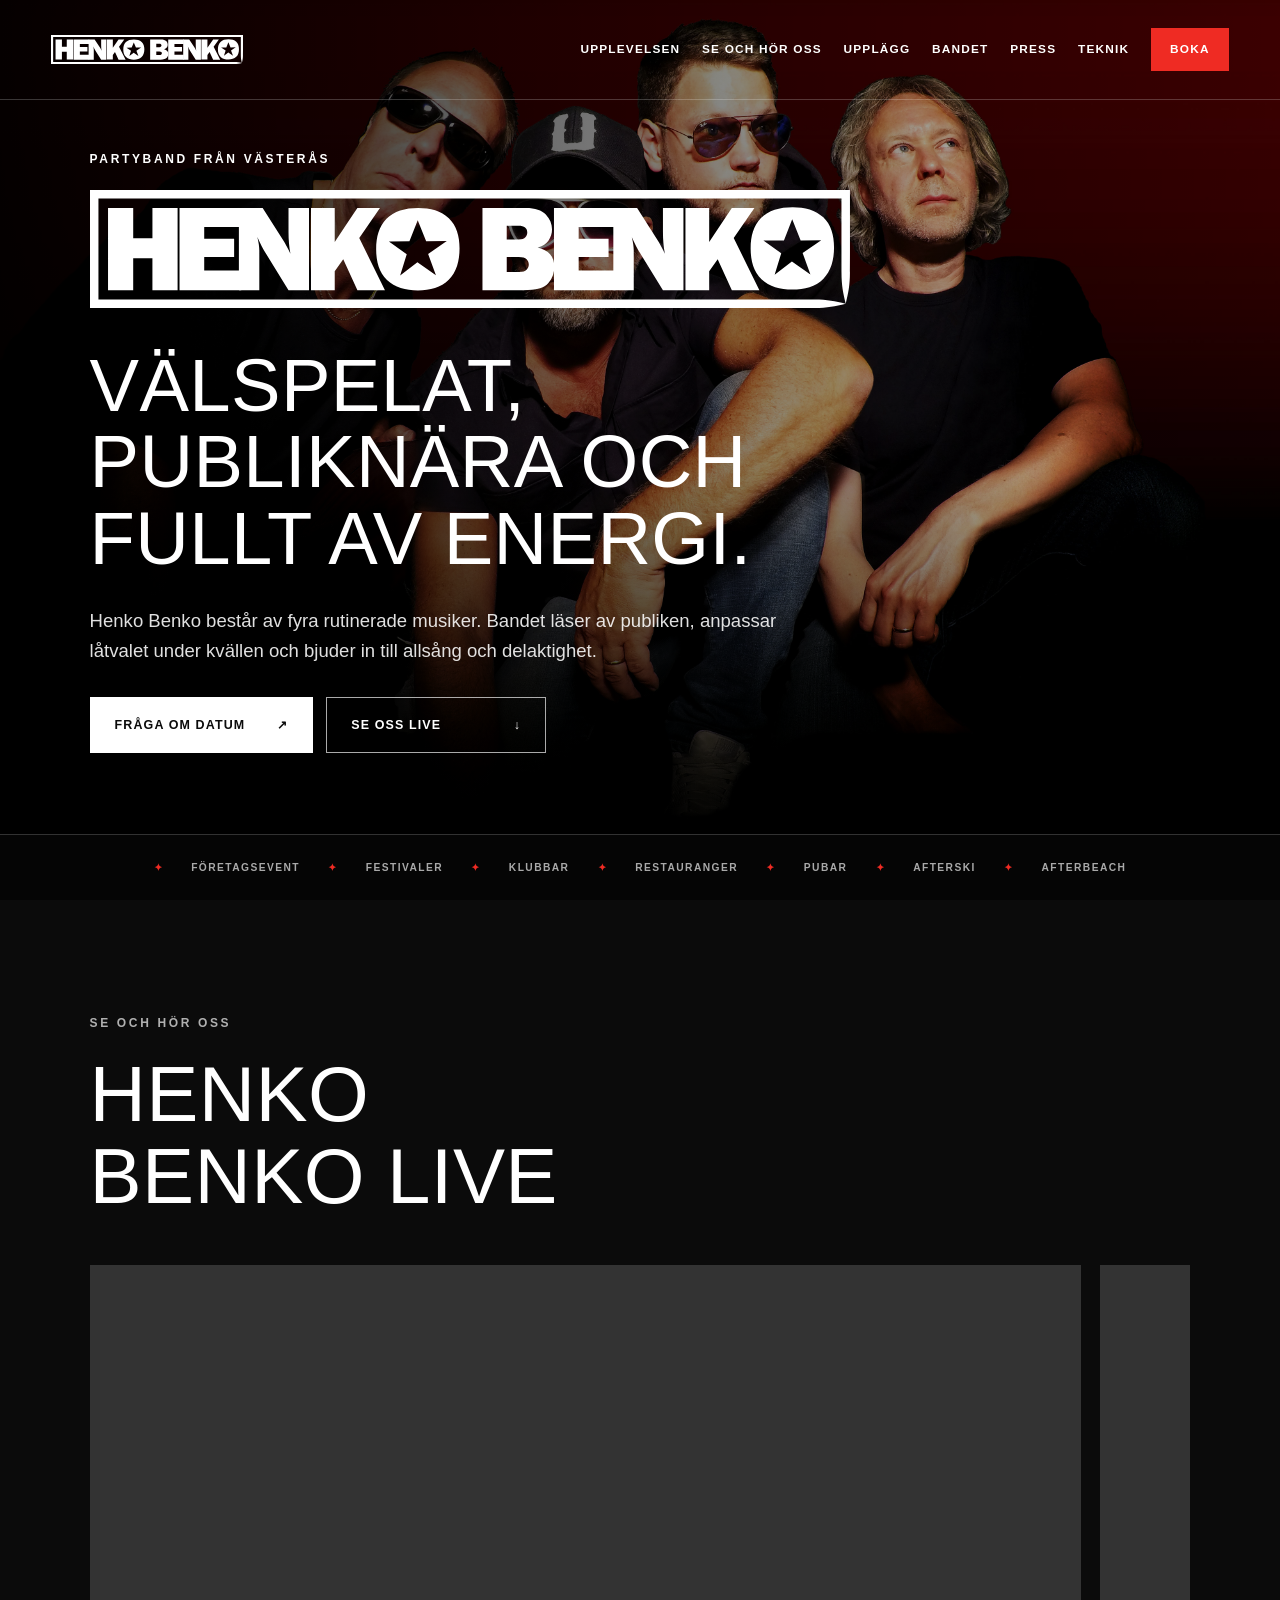
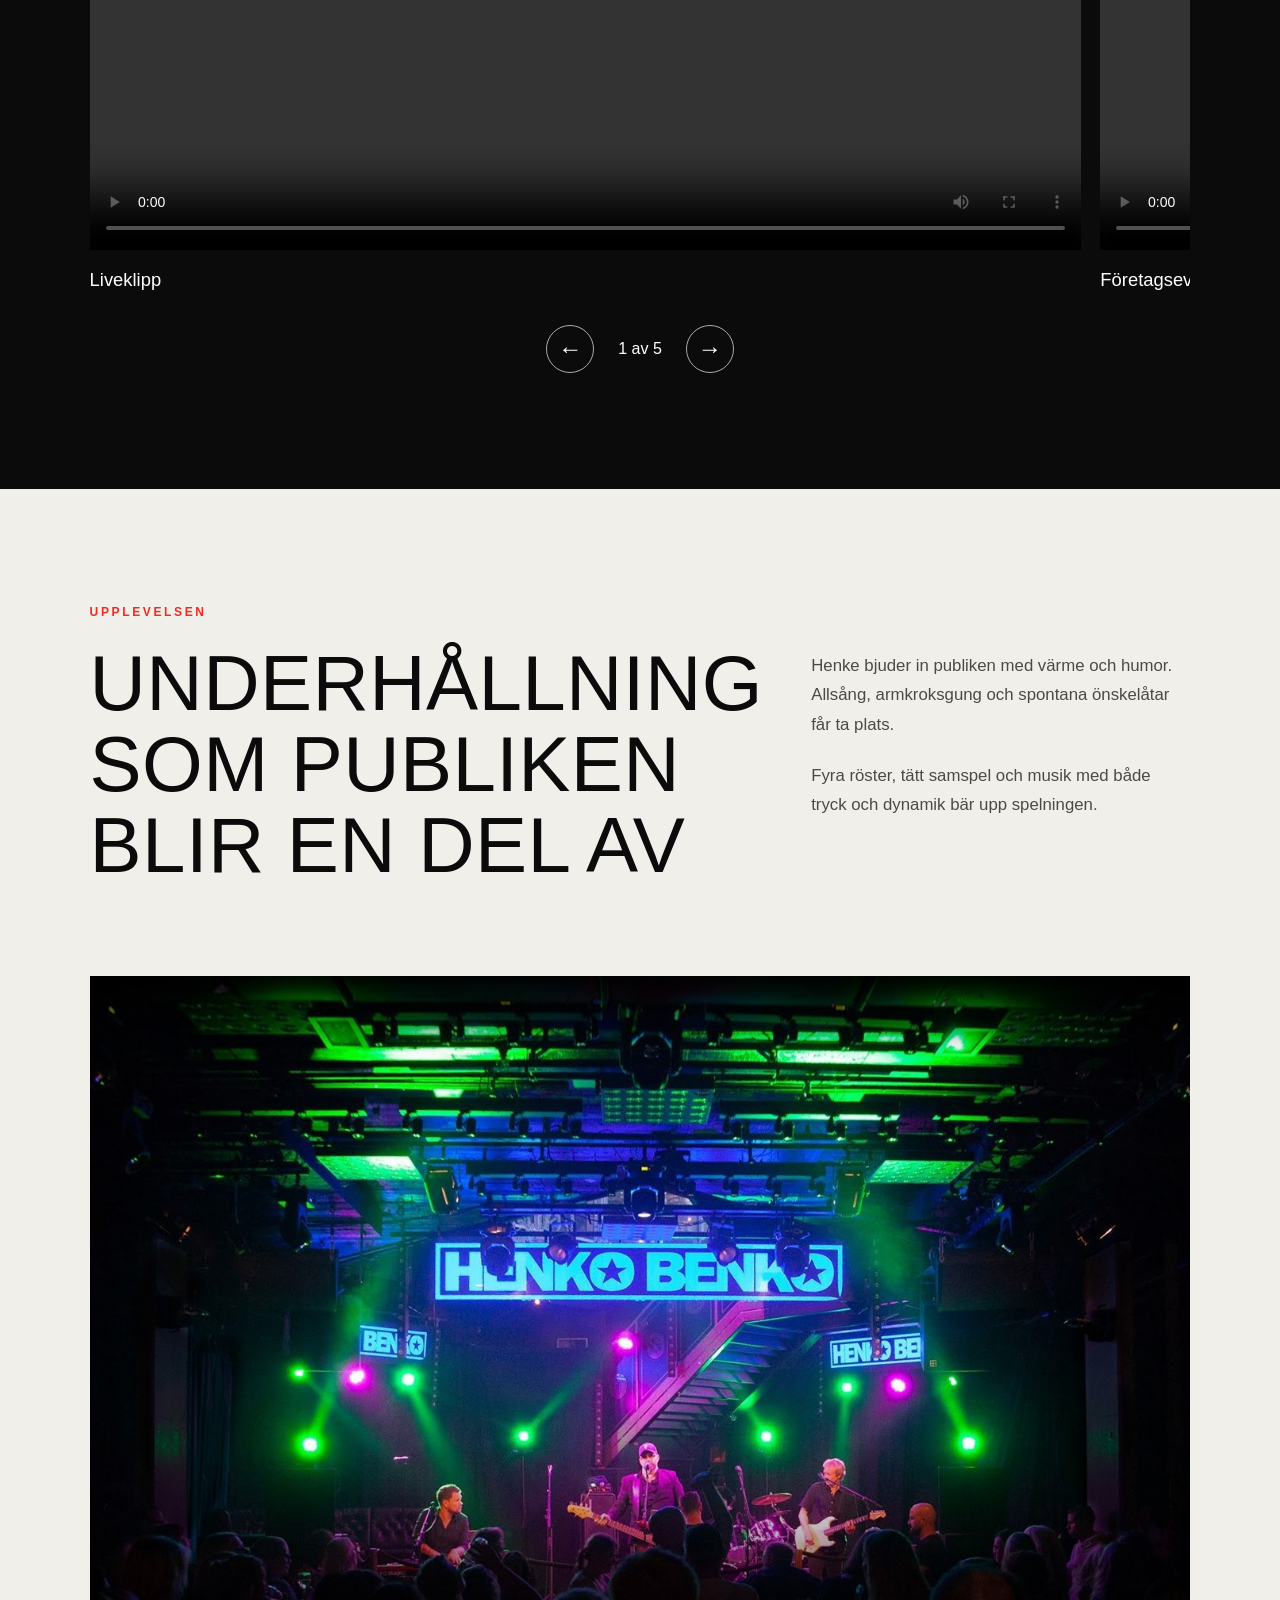
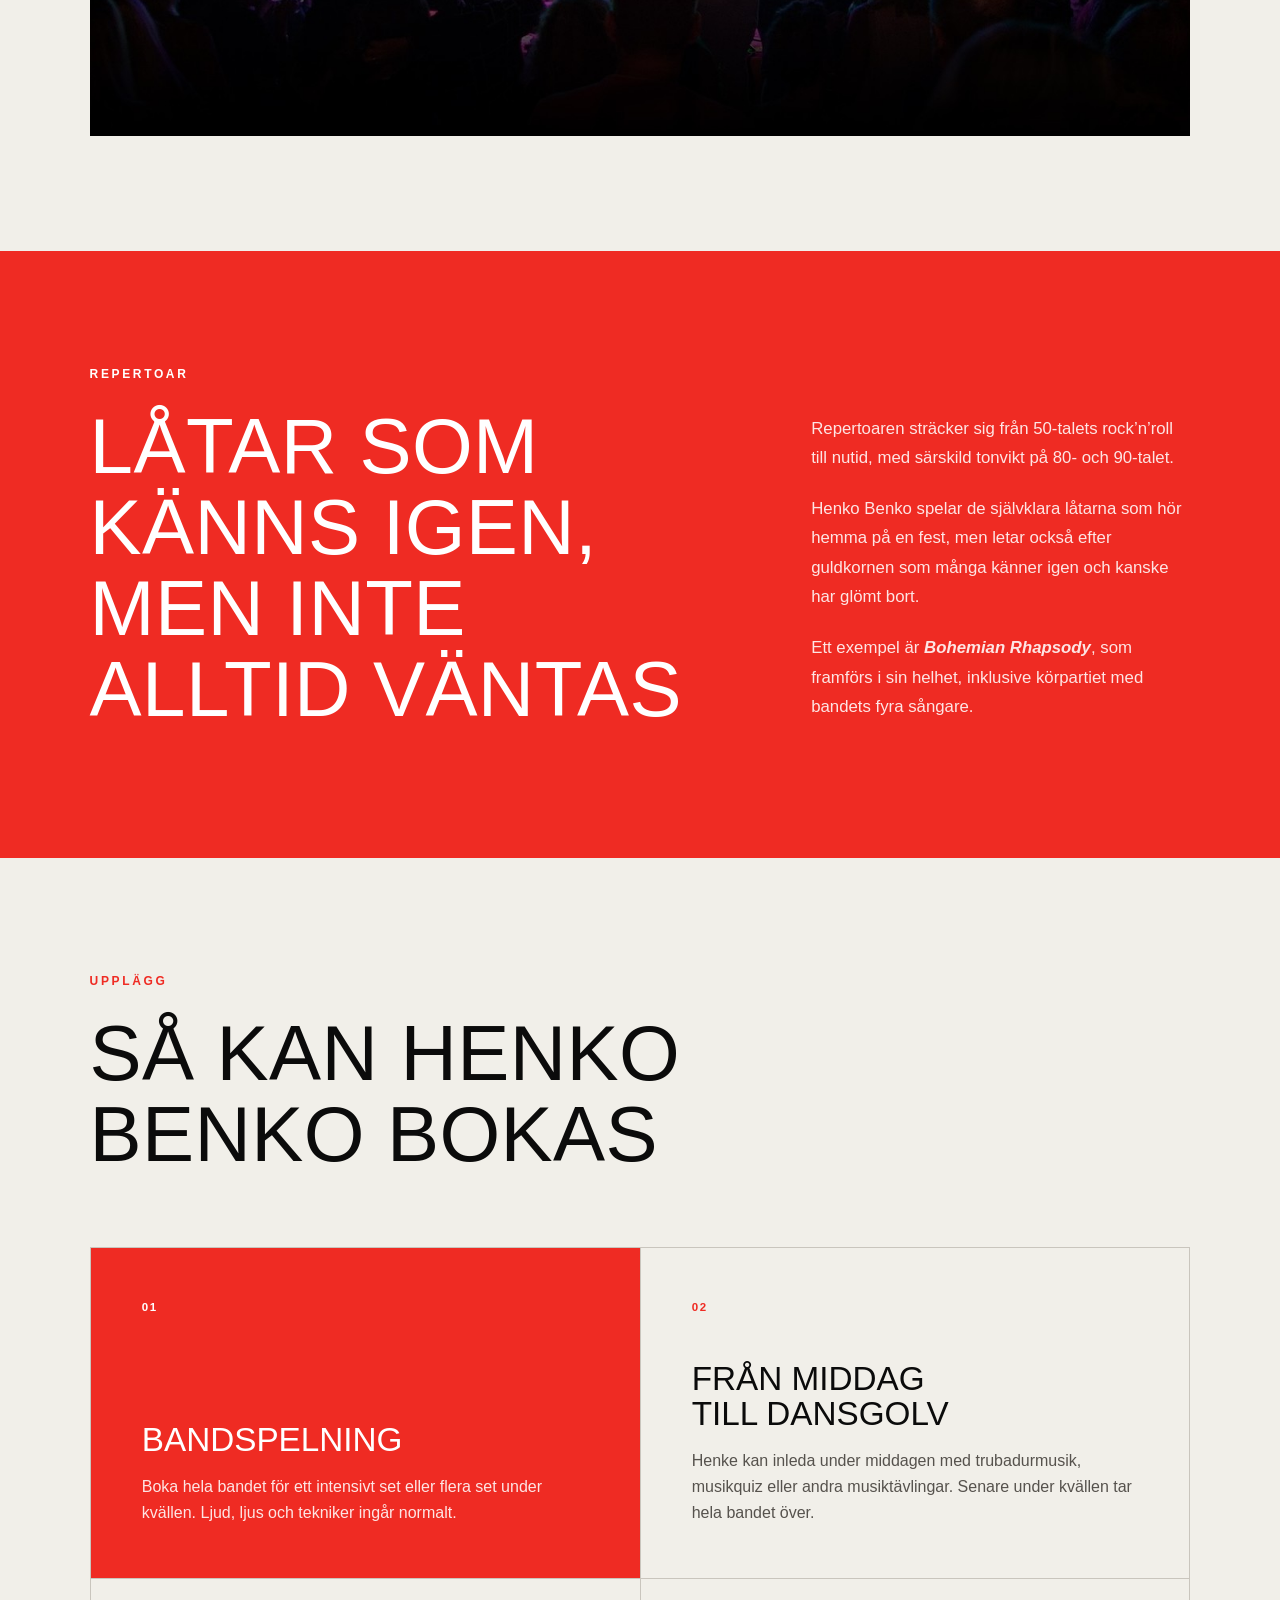
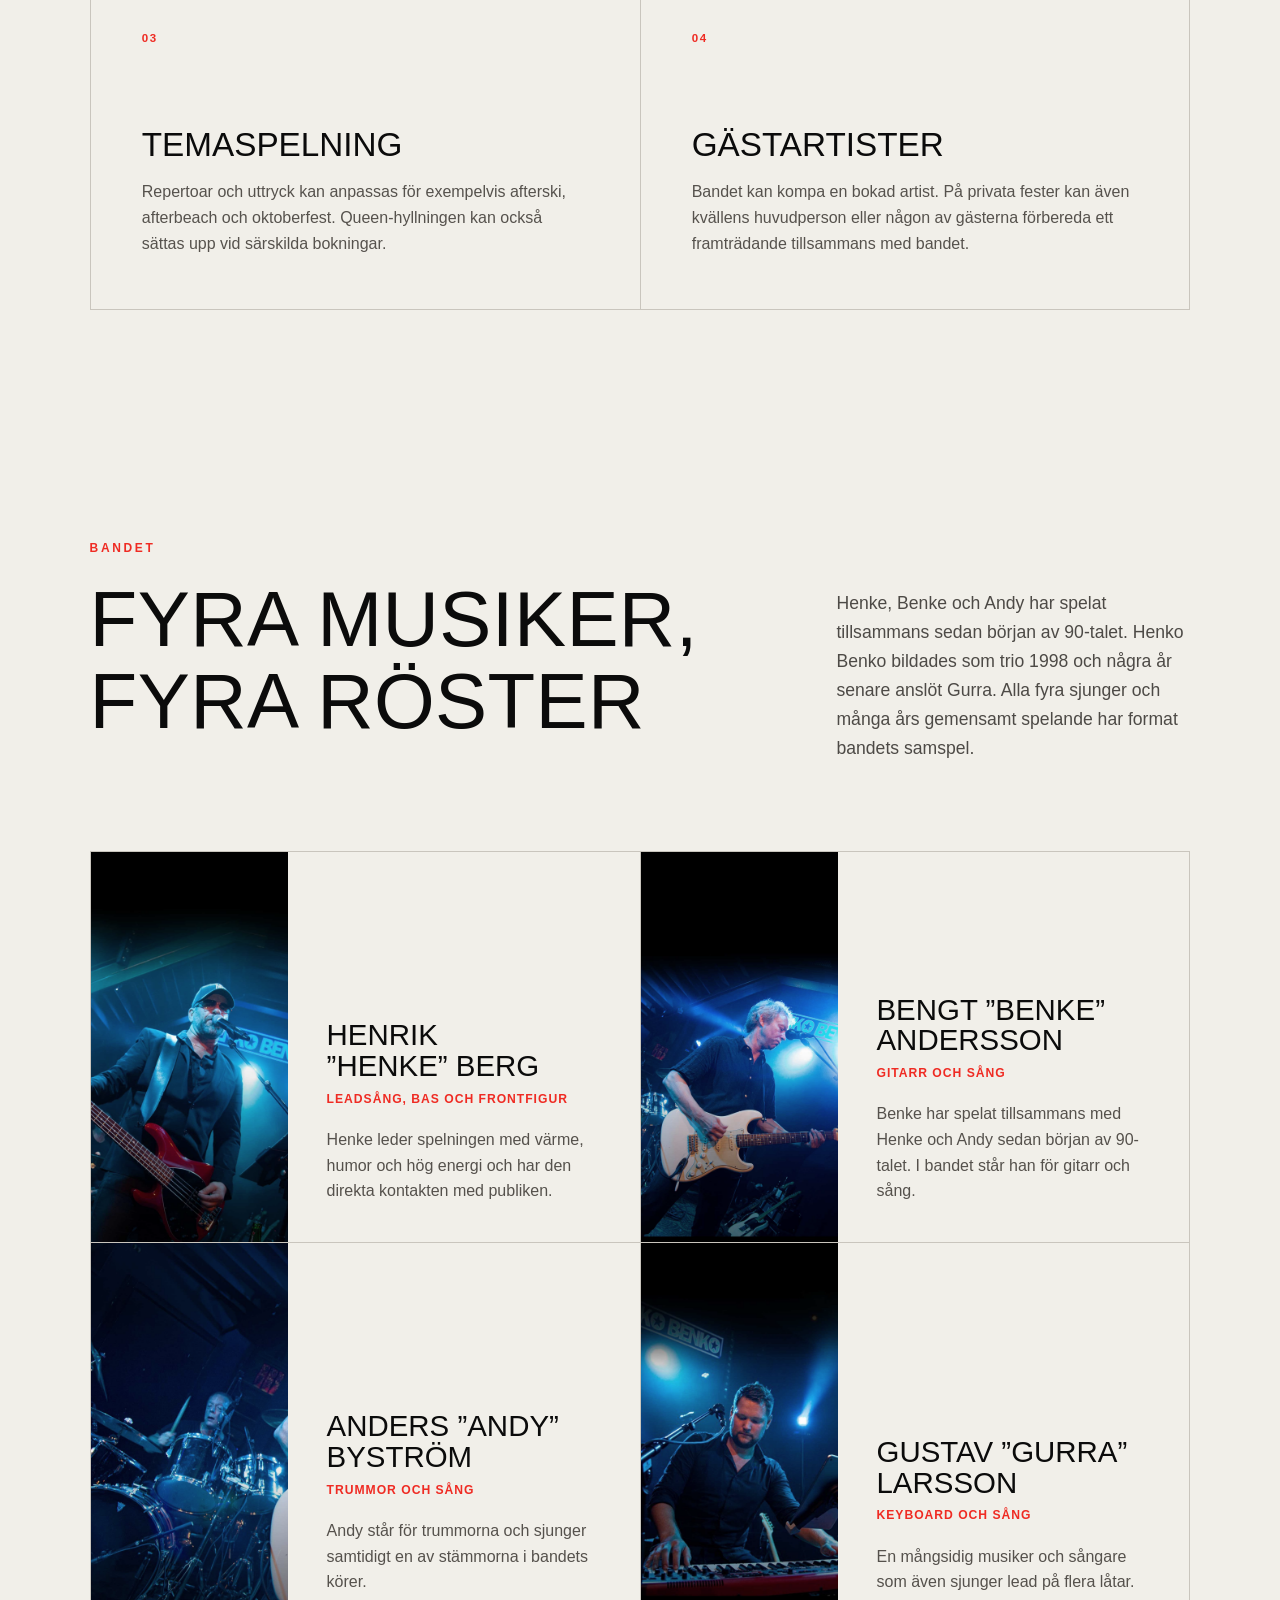
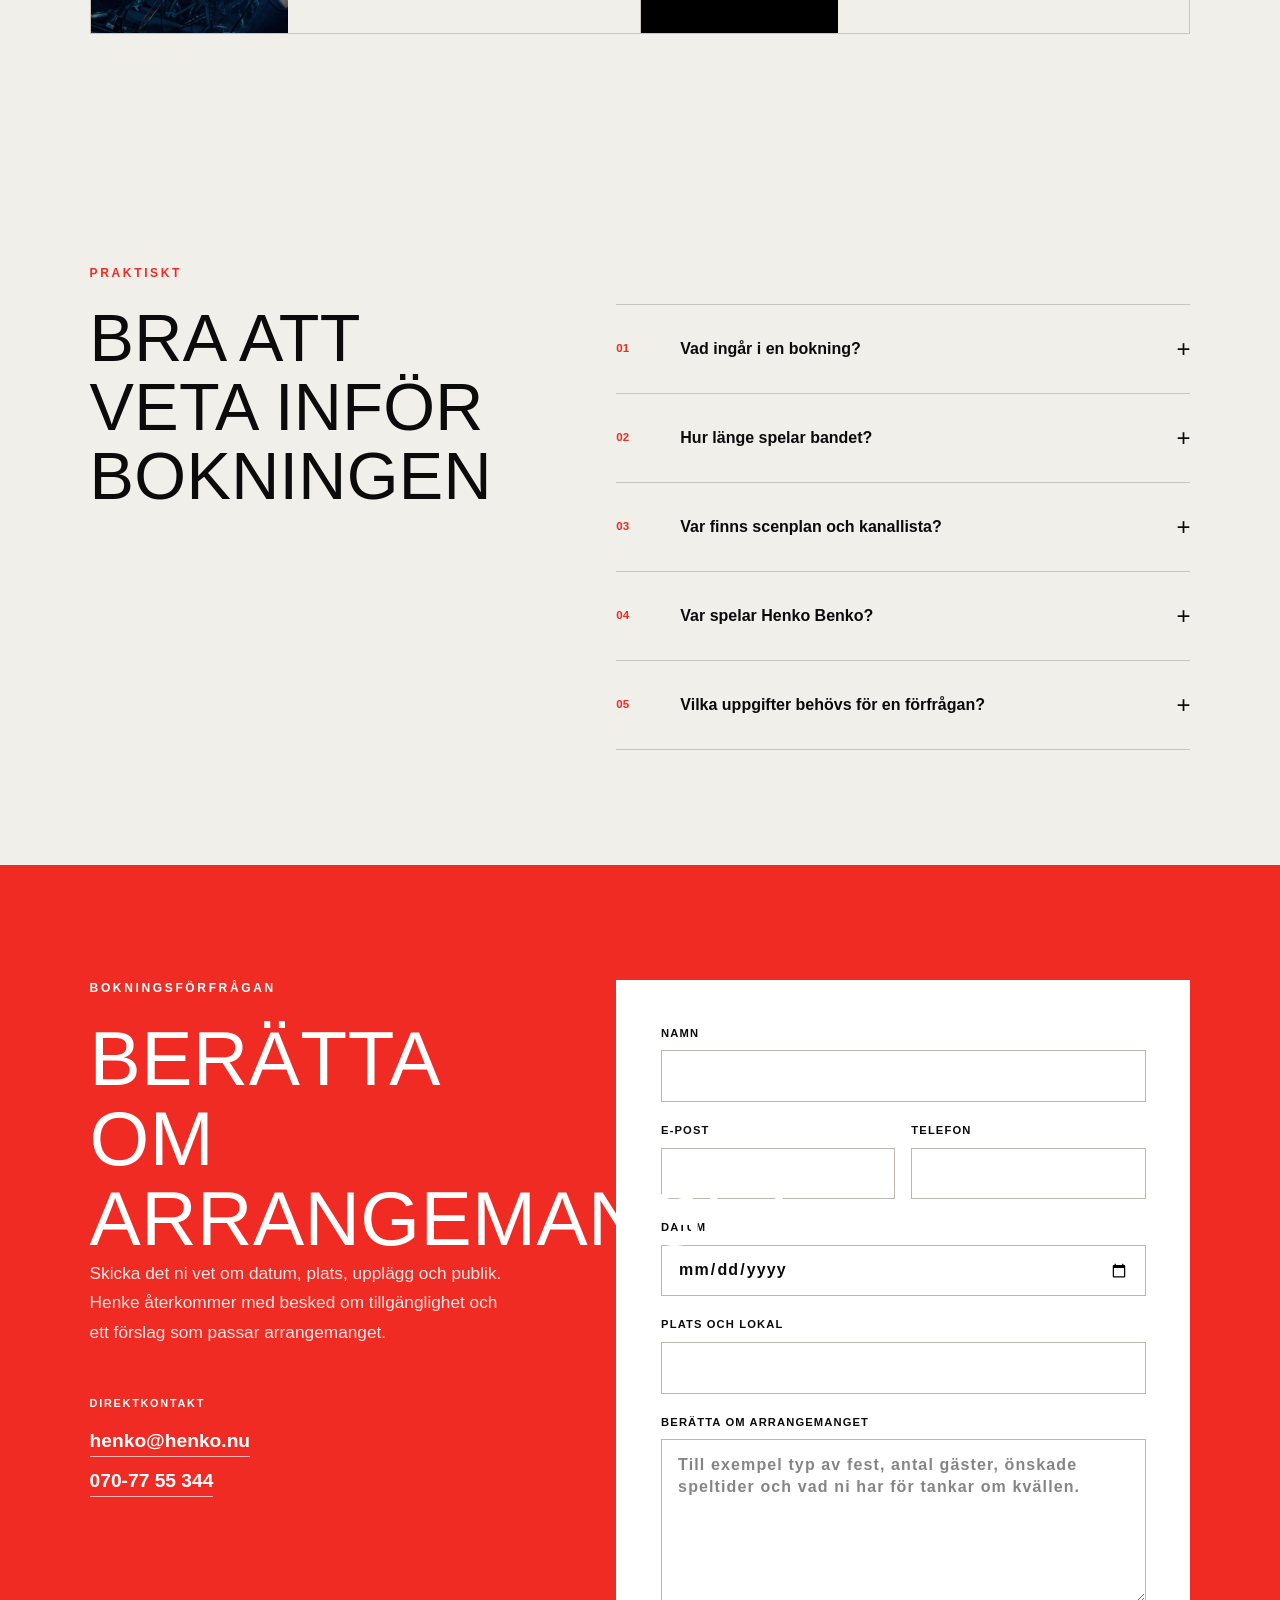
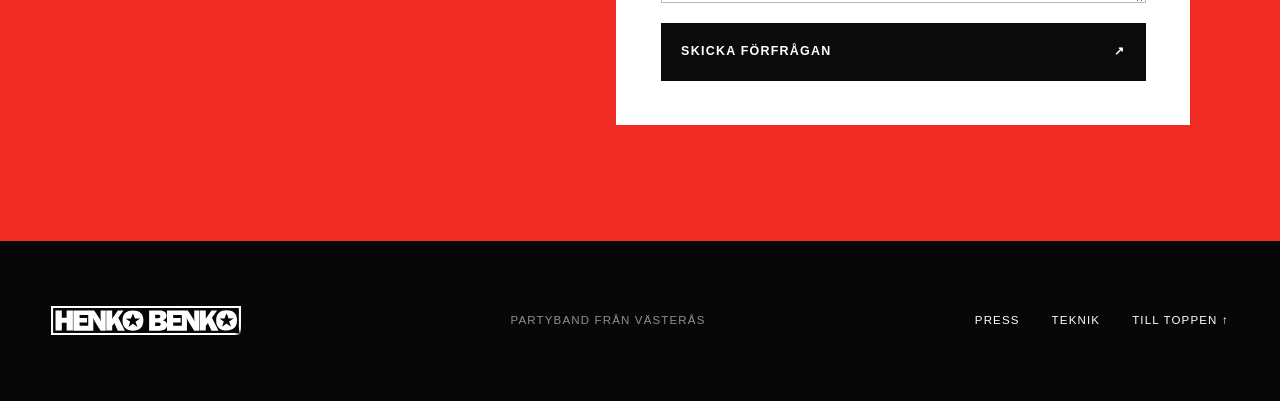
==== commit 0763a834: "Install Google Analytics tag G-TPQMND32ZZ" ====
--- a/index.html
+++ b/index.html
@@ -1 +1,6 @@
-<!DOCTYPE html><html lang="sv"><head><meta charSet="utf-8"/><meta name="viewport" content="width=device-width, initial-scale=1"/><link rel="preload" as="image" href="/logo/HenkoBenko_Logo_Vit.svg"/><link rel="preload" href="/images/HenkoBenkoPublik.jpg" as="image"/><link rel="preload" href="/press/HenkoBenkoJuldag2022-henk.jpg" as="image"/><link rel="preload" href="/press/HenkoBenkoJuldag2022-Benk.jpg" as="image"/><link rel="preload" href="/press/HenkoBenkoJuldag2022-Andy.jpg" as="image"/><link rel="preload" href="/press/HenkoBenkoJuldag2022-gus.jpg" as="image"/><link rel="stylesheet" href="/_next/static/chunks/0lhd2bw~va9n_.css" data-precedence="next"/><link rel="preload" as="script" fetchPriority="low" href="/_next/static/chunks/15xrurgzs99gv.js"/><script src="/_next/static/chunks/0dgq26a5_oy.a.js" async=""></script><script src="/_next/static/chunks/07lhk_q6pmm3r.js" async=""></script><script src="/_next/static/chunks/0au83~zq0~0pf.js" async=""></script><script src="/_next/static/chunks/turbopack-07ur8f85nectq.js" async=""></script><script src="/_next/static/chunks/01xlw8hd842-c.js" async=""></script><script src="/_next/static/chunks/0d3shmwh5_nmn.js" async=""></script><script src="/_next/static/chunks/0hoslgdvr.fik.js" async=""></script><title>Henko Benko | Partyband från Västerås</title><meta name="description" content="Välspelat, publiknära och fullt av energi. Henko Benko spelar på företagsevent, festivaler, klubbar, restauranger, pubar, afterski och afterbeach."/><link rel="manifest" href="/favicon/manifest.json"/><meta name="codex-preview" content="development"/><meta name="msapplication-TileColor" content="#0b0b0b"/><meta name="msapplication-TileImage" content="/favicon/ms-icon-144x144.png"/><meta name="msapplication-config" content="/favicon/browserconfig.xml"/><meta property="og:title" content="Henko Benko | Välspelat, publiknära och fullt av energi"/><meta property="og:description" content="Ett rutinerat partyband från Västerås som läser av publiken och anpassar låtvalet under kvällen."/><meta property="og:url" content="https://henko.nu/"/><meta property="og:site_name" content="Henko Benko"/><meta property="og:locale" content="sv_SE"/><meta property="og:image" content="https://henko.nu/images/Henko-Benko-Gruppbild.jpg"/><meta property="og:image:width" content="1200"/><meta property="og:image:height" content="1026"/><meta property="og:image:alt" content="Henko Benko"/><meta property="og:type" content="website"/><meta name="twitter:card" content="summary_large_image"/><meta name="twitter:title" content="Henko Benko | Partyband från Västerås"/><meta name="twitter:description" content="Välspelat, publiknära och fullt av energi."/><meta name="twitter:image" content="https://henko.nu/images/Henko-Benko-Gruppbild.jpg"/><link rel="shortcut icon" href="/favicon/favicon.ico"/><link rel="icon" href="/favicon/favicon.ico"/><link rel="icon" href="/favicon/favicon-16x16.png" sizes="16x16" type="image/png"/><link rel="icon" href="/favicon/favicon-32x32.png" sizes="32x32" type="image/png"/><link rel="icon" href="/favicon/favicon-96x96.png" sizes="96x96" type="image/png"/><link rel="apple-touch-icon" href="/favicon/apple-icon-57x57.png" sizes="57x57" type="image/png"/><link rel="apple-touch-icon" href="/favicon/apple-icon-60x60.png" sizes="60x60" type="image/png"/><link rel="apple-touch-icon" href="/favicon/apple-icon-72x72.png" sizes="72x72" type="image/png"/><link rel="apple-touch-icon" href="/favicon/apple-icon-76x76.png" sizes="76x76" type="image/png"/><link rel="apple-touch-icon" href="/favicon/apple-icon-114x114.png" sizes="114x114" type="image/png"/><link rel="apple-touch-icon" href="/favicon/apple-icon-120x120.png" sizes="120x120" type="image/png"/><link rel="apple-touch-icon" href="/favicon/apple-icon-144x144.png" sizes="144x144" type="image/png"/><link rel="apple-touch-icon" href="/favicon/apple-icon-152x152.png" sizes="152x152" type="image/png"/><link rel="apple-touch-icon" href="/favicon/apple-icon-180x180.png" sizes="180x180" type="image/png"/><script src="/_next/static/chunks/03~yq9q893hmn.js" noModule=""></script></head><body><div hidden=""><!--$--><!--/$--></div><main id="top"><header class="site-header sticky-header"><a class="brand" aria-label="Henko Benko, startsida" href="#top"><img src="/logo/HenkoBenko_Logo_Vit.svg" alt="Henko Benko"/></a><nav class="desktop-nav" aria-label="Huvudmeny"><a href="#upplevelsen">Upplevelsen</a><a href="#video">Se och hör oss</a><a href="#upplagg">Upplägg</a><a href="#bandet">Bandet</a><a href="/press/">Press</a><a href="/teknik/">Teknik</a><a class="nav-cta" href="#kontakt">Boka</a></nav><details class="mobile-menu"><summary aria-label="Öppna meny"><span></span><span></span><span></span></summary><nav aria-label="Mobilmeny"><a href="#upplevelsen">Upplevelsen</a><a href="#video">Se och hör oss</a><a href="#upplagg">Upplägg</a><a href="#bandet">Bandet</a><a href="/press/">Press</a><a href="/teknik/">Teknik</a><a href="#kontakt">Bokningsförfrågan</a></nav></details></header><section class="hero" aria-labelledby="hero-heading"><video autoPlay="" muted="" loop="" playsInline="" poster="/images/Henko-Benko-Gruppbild.jpg"><source src="/video/hero2.mp4" type="video/mp4"/></video><div class="hero-shade"></div><div class="hero-content"><p class="eyebrow">Partyband från Västerås</p><picture class="hero-logo"><source media="(max-width: 640px)" srcSet="/logo/HenkoBenko_Logo_Vit_2rad.svg"/><img src="/logo/HenkoBenko_Logo_Vit.svg" alt="Henko Benko"/></picture><h1 id="hero-heading">Välspelat, publiknära och fullt av energi.</h1><p class="hero-copy">Henko Benko består av fyra rutinerade musiker. Bandet läser av publiken, anpassar låtvalet under kvällen och bjuder in till allsång och delaktighet.</p><div class="hero-actions"><a class="button primary" href="#kontakt">Fråga om datum <span aria-hidden="true">↗</span></a><a class="button secondary" href="#video">Se oss live <span aria-hidden="true">↓</span></a></div></div><div class="hero-facts" aria-label="Kort om Henko Benko"><span>Företagsevent</span><span>Festivaler</span><span>Klubbar</span><span>Restauranger</span><span>Pubar</span><span>Afterski</span><span>Afterbeach</span></div></section><section class="video-section section dark-section" id="video" aria-labelledby="video-heading"><p class="section-label light">Se och hör oss</p><div class="section-intro"><h2 id="video-heading">Henko Benko live</h2></div><div class="live-carousel" role="region" aria-label="Livefilmer" aria-roledescription="karusell"><div class="live-track" tabindex="0"><article class="live-slide" aria-label="1 av 5: Liveklipp"><div class="live-player"><video controls="" playsInline="" preload="metadata" aria-label="Liveklipp"><source src="/video/Video%202026-09-22%2C%2000.46.mp4" type="video/mp4"/>Din webbläsare kan inte spela filmen.</video></div><h3>Liveklipp</h3></article><article class="live-slide" aria-label="2 av 5: Företagsevent"><div class="live-player"><video controls="" playsInline="" preload="metadata" aria-label="Företagsevent"><source src="/video/CompanyEvent.mp4" type="video/mp4"/>Din webbläsare kan inte spela filmen.</video></div><h3>Företagsevent</h3></article><article class="live-slide" aria-label="3 av 5: Med David Lindgren"><div class="live-player"><video controls="" playsInline="" preload="metadata" aria-label="Med David Lindgren"><source src="/video/David.mp4" type="video/mp4"/>Din webbläsare kan inte spela filmen.</video></div><h3>Med David Lindgren</h3></article><article class="live-slide" aria-label="4 av 5: Med Nanne Grönvall"><div class="live-player"><video controls="" playsInline="" preload="metadata" aria-label="Med Nanne Grönvall"><source src="/video/Nanne.mp4" type="video/mp4"/>Din webbläsare kan inte spela filmen.</video></div><h3>Med Nanne Grönvall</h3></article><article class="live-slide" aria-label="5 av 5: Med Nordman"><div class="live-player"><video controls="" playsInline="" preload="metadata" aria-label="Med Nordman"><source src="/video/Nordman.mp4" type="video/mp4"/>Din webbläsare kan inte spela filmen.</video></div><h3>Med Nordman</h3></article></div><div class="live-controls"><button type="button" aria-label="Föregående film">←</button><span aria-live="polite">1<!-- --> av <!-- -->5</span><button type="button" aria-label="Nästa film">→</button></div></div></section><section class="experience section" id="upplevelsen" aria-labelledby="experience-heading"><p class="section-label">Upplevelsen</p><div class="split-heading"><h2 id="experience-heading">Underhållning som publiken blir en del av</h2><div class="body-copy"><p>Henke bjuder in publiken med värme och humor. Allsång, armkroksgung och spontana önskelåtar får ta plats.</p><p>Fyra röster, tätt samspel och musik med både tryck och dynamik bär upp spelningen.</p></div></div><figure class="wide-photo"><img src="/images/HenkoBenkoPublik.jpg" alt="Henko Benko spelar live inför publik"/></figure></section><section class="repertoire-section section" id="repertoar" aria-labelledby="repertoire-heading"><p class="section-label light">Repertoar</p><div class="split-heading"><h2 id="repertoire-heading">Låtar som känns igen, men inte alltid väntas</h2><div class="body-copy light-copy"><p>Repertoaren sträcker sig från 50-talets rock’n’roll till nutid, med särskild tonvikt på 80- och 90-talet.</p><p>Henko Benko spelar de självklara låtarna som hör hemma på en fest, men letar också efter guldkornen som många känner igen och kanske har glömt bort.</p><p>Ett exempel är <em>Bohemian Rhapsody</em>, som framförs i sin helhet, inklusive körpartiet med bandets fyra sångare.</p></div></div></section><section class="formats section" id="upplagg" aria-labelledby="formats-heading"><p class="section-label">Upplägg</p><h2 id="formats-heading">Så kan Henko Benko bokas</h2><div class="format-grid"><article class="featured"><span>01</span><h3>Bandspelning</h3><p>Boka hela bandet för ett intensivt set eller flera set under kvällen. Ljud, ljus och tekniker ingår normalt.</p></article><article class=""><span>02</span><h3>Från middag till dansgolv</h3><p>Henke kan inleda under middagen med trubadurmusik, musikquiz eller andra musiktävlingar. Senare under kvällen tar hela bandet över.</p></article><article class=""><span>03</span><h3>Temaspelning</h3><p>Repertoar och uttryck kan anpassas för exempelvis afterski, afterbeach och oktoberfest. Queen-hyllningen kan också sättas upp vid särskilda bokningar.</p></article><article class=""><span>04</span><h3>Gästartister</h3><p>Bandet kan kompa en bokad artist. På privata fester kan även kvällens huvudperson eller någon av gästerna förbereda ett framträdande tillsammans med bandet.</p></article></div></section><section class="members section" id="bandet" aria-labelledby="members-heading"><p class="section-label">Bandet</p><div class="section-intro band-intro"><h2 id="members-heading">Fyra musiker, fyra röster</h2><p>Henke, Benke och Andy har spelat tillsammans sedan början av 90-talet. Henko Benko bildades som trio 1998 och några år senare anslöt Gurra. Alla fyra sjunger och många års gemensamt spelande har format bandets samspel.</p></div><div class="member-grid"><article class="member"><figure><img src="/press/HenkoBenkoJuldag2022-henk.jpg" alt="Henrik ”Henke” Berg i Henko Benko"/></figure><div><h3>Henrik ”Henke” Berg</h3><strong>Leadsång, bas och frontfigur</strong><p>Henke leder spelningen med värme, humor och hög energi och har den direkta kontakten med publiken.</p></div></article><article class="member"><figure><img src="/press/HenkoBenkoJuldag2022-Benk.jpg" alt="Bengt ”Benke” Andersson i Henko Benko"/></figure><div><h3>Bengt ”Benke” Andersson</h3><strong>Gitarr och sång</strong><p>Benke har spelat tillsammans med Henke och Andy sedan början av 90-talet. I bandet står han för gitarr och sång.</p></div></article><article class="member"><figure><img src="/press/HenkoBenkoJuldag2022-Andy.jpg" alt="Anders ”Andy” Byström i Henko Benko"/></figure><div><h3>Anders ”Andy” Byström</h3><strong>Trummor och sång</strong><p>Andy står för trummorna och sjunger samtidigt en av stämmorna i bandets körer.</p></div></article><article class="member"><figure><img src="/press/HenkoBenkoJuldag2022-gus.jpg" alt="Gustav ”Gurra” Larsson i Henko Benko"/></figure><div><h3>Gustav ”Gurra” Larsson</h3><strong>Keyboard och sång</strong><p>En mångsidig musiker och sångare som även sjunger lead på flera låtar.</p></div></article></div></section><section class="faq section" id="praktiskt" aria-labelledby="faq-heading"><p class="section-label">Praktiskt</p><div class="faq-layout"><h2 id="faq-heading">Bra att veta inför bokningen</h2><div class="faq-list"><details><summary><span>01</span>Vad ingår i en bokning?<b aria-hidden="true">+</b></summary><p>Ljud, ljus och tekniker ingår normalt. Om lokalen eller arrangören redan har en teknisk produktion anpassas upplägget efter den.</p></details><details><summary><span>02</span>Hur länge spelar bandet?<b aria-hidden="true">+</b></summary><p>Henko Benko kan göra allt från ett intensivt set på omkring en timme till en hel kväll. Ett vanligt upplägg är tre set om cirka 40 minuter.</p></details><details><summary><span>03</span>Var finns scenplan och kanallista?<b aria-hidden="true">+</b></summary><p>På sidan Teknik finns scenplan som PDF och en fullständig kanallista. Kontakta Henke om ni vill stämma av lokalens förutsättningar.</p></details><details><summary><span>04</span>Var spelar Henko Benko?<b aria-hidden="true">+</b></summary><p>Bandet utgår från Västerås och tar uppdrag i hela Sverige och utomlands. Förfrågningar bedöms utifrån plats, datum och arrangemang.</p></details><details><summary><span>05</span>Vilka uppgifter behövs för en förfrågan?<b aria-hidden="true">+</b></summary><p>Datum, plats, typ av arrangemang, ungefärligt antal gäster och vad det är för publik, till exempel åldersspann och sammanhang. Även önskade speltider och information om lokalens teknik är bra att skicka med.</p></details></div></div></section><section class="contact section" id="kontakt" aria-labelledby="contact-heading"><div class="contact-copy"><p class="section-label light">Bokningsförfrågan</p><h2 id="contact-heading">Berätta om arrangemanget</h2><p>Skicka det ni vet om datum, plats, upplägg och publik. Henke återkommer med besked om tillgänglighet och ett förslag som passar arrangemanget.</p><div class="direct-contact"><span>Direktkontakt</span><a href="mailto:henko@henko.nu">henko@henko.nu</a><a href="tel:+46707755344">070-77 55 344</a></div></div><form class="booking-form" action="https://formspree.io/f/xkjwakzv" method="POST"><input type="hidden" name="_subject" value="Bokningsförfrågan från henko.nu"/><label>Namn<input autoComplete="name" required="" name="name"/></label><div class="form-row"><label>E-post<input type="email" autoComplete="email" required="" name="email"/></label><label>Telefon<input type="tel" autoComplete="tel" name="phone"/></label></div><label>Datum<input type="date" name="date"/></label><label>Plats och lokal<input name="venue"/></label><label>Berätta om arrangemanget<textarea name="message" rows="6" placeholder="Till exempel typ av fest, antal gäster, önskade speltider och vad ni har för tankar om kvällen."></textarea></label><button type="submit">Skicka förfrågan <span aria-hidden="true">↗</span></button></form></section><footer><img src="/logo/HenkoBenko_Logo_Vit.svg" alt="Henko Benko"/><p>Partyband från Västerås</p><div><a href="/press/">Press</a><a href="/teknik/">Teknik</a><a href="#top">Till toppen ↑</a></div></footer></main><!--$--><!--/$--><script src="/_next/static/chunks/15xrurgzs99gv.js" id="_R_" async=""></script><script>(self.__next_f=self.__next_f||[]).push([0])</script><script>self.__next_f.push([1,"1:\"$Sreact.fragment\"\n2:I[39756,[\"/_next/static/chunks/01xlw8hd842-c.js\",\"/_next/static/chunks/0d3shmwh5_nmn.js\"],\"default\"]\n3:I[37457,[\"/_next/static/chunks/01xlw8hd842-c.js\",\"/_next/static/chunks/0d3shmwh5_nmn.js\"],\"default\"]\n4:I[60426,[\"/_next/static/chunks/01xlw8hd842-c.js\",\"/_next/static/chunks/0d3shmwh5_nmn.js\",\"/_next/static/chunks/0hoslgdvr.fik.js\"],\"default\"]\n6:I[99461,[\"/_next/static/chunks/01xlw8hd842-c.js\",\"/_next/static/chunks/0d3shmwh5_nmn.js\",\"/_next/static/chunks/0hoslgdvr.fik.js\"],\"default\"]\n10:I[68027,[\"/_next/static/chunks/01xlw8hd842-c.js\",\"/_next/static/chunks/0d3shmwh5_nmn.js\"],\"default\",1]\n:HL[\"/_next/static/chunks/0lhd2bw~va9n_.css\",\"style\"]\n:HL[\"/images/HenkoBenkoPublik.jpg\",\"image\"]\n5:[[\"$\",\"source\",null,{\"media\":\"(max-width: 640px)\",\"srcSet\":\"/logo/HenkoBenko_Logo_Vit_2rad.svg\"}],[\"$\",\"img\",null,{\"src\":\"/logo/HenkoBenko_Logo_Vit.svg\",\"alt\":\"Henko Benko\"}]]\n"])</script><script>self.__next_f.push([1,"0:{\"P\":null,\"c\":[\"\",\"\"],\"q\":\"\",\"i\":false,\"f\":[[[\"\",{\"children\":[\"__PAGE__\",{}]},\"$undefined\",\"$undefined\",16],[[\"$\",\"$1\",\"c\",{\"children\":[[[\"$\",\"link\",\"0\",{\"rel\":\"stylesheet\",\"href\":\"/_next/static/chunks/0lhd2bw~va9n_.css\",\"precedence\":\"next\",\"crossOrigin\":\"$undefined\",\"nonce\":\"$undefined\"}],[\"$\",\"script\",\"script-0\",{\"src\":\"/_next/static/chunks/01xlw8hd842-c.js\",\"async\":true,\"nonce\":\"$undefined\"}],[\"$\",\"script\",\"script-1\",{\"src\":\"/_next/static/chunks/0d3shmwh5_nmn.js\",\"async\":true,\"nonce\":\"$undefined\"}]],[\"$\",\"html\",null,{\"lang\":\"sv\",\"children\":[\"$\",\"body\",null,{\"children\":[\"$\",\"$L2\",null,{\"parallelRouterKey\":\"children\",\"error\":\"$undefined\",\"errorStyles\":\"$undefined\",\"errorScripts\":\"$undefined\",\"template\":[\"$\",\"$L3\",null,{}],\"templateStyles\":\"$undefined\",\"templateScripts\":\"$undefined\",\"notFound\":[[[\"$\",\"title\",null,{\"children\":\"404: This page could not be found.\"}],[\"$\",\"div\",null,{\"style\":{\"fontFamily\":\"system-ui,\\\"Segoe UI\\\",Roboto,Helvetica,Arial,sans-serif,\\\"Apple Color Emoji\\\",\\\"Segoe UI Emoji\\\"\",\"height\":\"100vh\",\"textAlign\":\"center\",\"display\":\"flex\",\"flexDirection\":\"column\",\"alignItems\":\"center\",\"justifyContent\":\"center\"},\"children\":[\"$\",\"div\",null,{\"children\":[[\"$\",\"style\",null,{\"dangerouslySetInnerHTML\":{\"__html\":\"body{color:#000;background:#fff;margin:0}.next-error-h1{border-right:1px solid rgba(0,0,0,.3)}@media (prefers-color-scheme:dark){body{color:#fff;background:#000}.next-error-h1{border-right:1px solid rgba(255,255,255,.3)}}\"}}],[\"$\",\"h1\",null,{\"className\":\"next-error-h1\",\"style\":{\"display\":\"inline-block\",\"margin\":\"0 20px 0 0\",\"padding\":\"0 23px 0 0\",\"fontSize\":24,\"fontWeight\":500,\"verticalAlign\":\"top\",\"lineHeight\":\"49px\"},\"children\":404}],[\"$\",\"div\",null,{\"style\":{\"display\":\"inline-block\"},\"children\":[\"$\",\"h2\",null,{\"style\":{\"fontSize\":14,\"fontWeight\":400,\"lineHeight\":\"49px\",\"margin\":0},\"children\":\"This page could not be found.\"}]}]]}]}]],[]],\"forbidden\":\"$undefined\",\"unauthorized\":\"$undefined\"}]}]}]]}],{\"children\":[[\"$\",\"$1\",\"c\",{\"children\":[[\"$\",\"main\",null,{\"id\":\"top\",\"children\":[[\"$\",\"$L4\",null,{\"onHome\":true}],[\"$\",\"section\",null,{\"className\":\"hero\",\"aria-labelledby\":\"hero-heading\",\"children\":[[\"$\",\"video\",null,{\"autoPlay\":true,\"muted\":true,\"loop\":true,\"playsInline\":true,\"poster\":\"/images/Henko-Benko-Gruppbild.jpg\",\"children\":[\"$\",\"source\",null,{\"src\":\"/video/hero2.mp4\",\"type\":\"video/mp4\"}]}],[\"$\",\"div\",null,{\"className\":\"hero-shade\"}],[\"$\",\"div\",null,{\"className\":\"hero-content\",\"children\":[[\"$\",\"p\",null,{\"className\":\"eyebrow\",\"children\":\"Partyband från Västerås\"}],[\"$\",\"picture\",null,{\"className\":\"hero-logo\",\"children\":\"$5\"}],[\"$\",\"h1\",null,{\"id\":\"hero-heading\",\"children\":\"Välspelat, publiknära och fullt av energi.\"}],[\"$\",\"p\",null,{\"className\":\"hero-copy\",\"children\":\"Henko Benko består av fyra rutinerade musiker. Bandet läser av publiken, anpassar låtvalet under kvällen och bjuder in till allsång och delaktighet.\"}],[\"$\",\"div\",null,{\"className\":\"hero-actions\",\"children\":[[\"$\",\"a\",null,{\"className\":\"button primary\",\"href\":\"#kontakt\",\"children\":[\"Fråga om datum \",[\"$\",\"span\",null,{\"aria-hidden\":\"true\",\"children\":\"↗\"}]]}],[\"$\",\"a\",null,{\"className\":\"button secondary\",\"href\":\"#video\",\"children\":[\"Se oss live \",[\"$\",\"span\",null,{\"aria-hidden\":\"true\",\"children\":\"↓\"}]]}]]}]]}],[\"$\",\"div\",null,{\"className\":\"hero-facts\",\"aria-label\":\"Kort om Henko Benko\",\"children\":[[\"$\",\"span\",null,{\"children\":\"Företagsevent\"}],[\"$\",\"span\",null,{\"children\":\"Festivaler\"}],[\"$\",\"span\",null,{\"children\":\"Klubbar\"}],[\"$\",\"span\",null,{\"children\":\"Restauranger\"}],[\"$\",\"span\",null,{\"children\":\"Pubar\"}],[\"$\",\"span\",null,{\"children\":\"Afterski\"}],[\"$\",\"span\",null,{\"children\":\"Afterbeach\"}]]}]]}],[\"$\",\"section\",null,{\"className\":\"video-section section dark-section\",\"id\":\"video\",\"aria-labelledby\":\"video-heading\",\"children\":[[\"$\",\"p\",null,{\"className\":\"section-label light\",\"children\":\"Se och hör oss\"}],[\"$\",\"div\",null,{\"className\":\"section-intro\",\"children\":[\"$\",\"h2\",null,{\"id\":\"video-heading\",\"children\":\"Henko Benko live\"}]}],[\"$\",\"$L6\",null,{}]]}],[\"$\",\"section\",null,{\"className\":\"experience section\",\"id\":\"upplevelsen\",\"aria-labelledby\":\"experience-heading\",\"children\":[[\"$\",\"p\",null,{\"className\":\"section-label\",\"children\":\"Upplevelsen\"}],[\"$\",\"div\",null,{\"className\":\"split-heading\",\"children\":[[\"$\",\"h2\",null,{\"id\":\"experience-heading\",\"children\":\"Underhållning som publiken blir en del av\"}],[\"$\",\"div\",null,{\"className\":\"body-copy\",\"children\":[[\"$\",\"p\",null,{\"children\":\"Henke bjuder in publiken med värme och humor. Allsång, armkroksgung och spontana önskelåtar får ta plats.\"}],[\"$\",\"p\",null,{\"children\":\"Fyra röster, tätt samspel och musik med både tryck och dynamik bär upp spelningen.\"}]]}]]}],[\"$\",\"figure\",null,{\"className\":\"wide-photo\",\"children\":[\"$\",\"img\",null,{\"src\":\"/images/HenkoBenkoPublik.jpg\",\"alt\":\"Henko Benko spelar live inför publik\"}]}]]}],\"$L7\",\"$L8\",\"$L9\",\"$La\",\"$Lb\",\"$Lc\"]}],[\"$Ld\"],\"$Le\"]}],{},null,false,null]},null,false,null],\"$Lf\",false]],\"m\":\"$undefined\",\"G\":[\"$10\",[\"$L11\"]],\"S\":true,\"h\":null,\"s\":\"$undefined\",\"l\":\"$undefined\",\"p\":\"$undefined\",\"d\":\"$undefined\",\"b\":\"9BpXSFC5hw4ZwUz67Hr7s\"}\n"])</script><script>self.__next_f.push([1,"12:I[22016,[\"/_next/static/chunks/01xlw8hd842-c.js\",\"/_next/static/chunks/0d3shmwh5_nmn.js\",\"/_next/static/chunks/0hoslgdvr.fik.js\"],\"\"]\n13:I[97367,[\"/_next/static/chunks/01xlw8hd842-c.js\",\"/_next/static/chunks/0d3shmwh5_nmn.js\"],\"OutletBoundary\"]\n14:\"$Sreact.suspense\"\n16:I[97367,[\"/_next/static/chunks/01xlw8hd842-c.js\",\"/_next/static/chunks/0d3shmwh5_nmn.js\"],\"ViewportBoundary\"]\n18:I[97367,[\"/_next/static/chunks/01xlw8hd842-c.js\",\"/_next/static/chunks/0d3shmwh5_nmn.js\"],\"MetadataBoundary\"]\n:HL[\"/press/HenkoBenkoJuldag2022-henk.jpg\",\"image\"]\n:HL[\"/press/HenkoBenkoJuldag2022-Benk.jpg\",\"image\"]\n:HL[\"/press/HenkoBenkoJuldag2022-Andy.jpg\",\"image\"]\n:HL[\"/press/HenkoBenkoJuldag2022-gus.jpg\",\"image\"]\n:HL[\"/logo/HenkoBenko_Logo_Vit.svg\",\"image\"]\n7:[\"$\",\"section\",null,{\"className\":\"repertoire-section section\",\"id\":\"repertoar\",\"aria-labelledby\":\"repertoire-heading\",\"children\":[[\"$\",\"p\",null,{\"className\":\"section-label light\",\"children\":\"Repertoar\"}],[\"$\",\"div\",null,{\"className\":\"split-heading\",\"children\":[[\"$\",\"h2\",null,{\"id\":\"repertoire-heading\",\"children\":\"Låtar som känns igen, men inte alltid väntas\"}],[\"$\",\"div\",null,{\"className\":\"body-copy light-copy\",\"children\":[[\"$\",\"p\",null,{\"children\":\"Repertoaren sträcker sig från 50-talets rock’n’roll till nutid, med särskild tonvikt på 80- och 90-talet.\"}],[\"$\",\"p\",null,{\"children\":\"Henko Benko spelar de självklara låtarna som hör hemma på en fest, men letar också efter guldkornen som många känner igen och kanske har glömt bort.\"}],[\"$\",\"p\",null,{\"children\":[\"Ett exempel är \",[\"$\",\"em\",null,{\"children\":\"Bohemian Rhapsody\"}],\", som framförs i sin helhet, inklusive körpartiet med bandets fyra sångare.\"]}]]}]]}]]}]\n"])</script><script>self.__next_f.push([1,"8:[\"$\",\"section\",null,{\"className\":\"formats section\",\"id\":\"upplagg\",\"aria-labelledby\":\"formats-heading\",\"children\":[[\"$\",\"p\",null,{\"className\":\"section-label\",\"children\":\"Upplägg\"}],[\"$\",\"h2\",null,{\"id\":\"formats-heading\",\"children\":\"Så kan Henko Benko bokas\"}],[\"$\",\"div\",null,{\"className\":\"format-grid\",\"children\":[[\"$\",\"article\",\"Bandspelning\",{\"className\":\"featured\",\"children\":[[\"$\",\"span\",null,{\"children\":\"01\"}],[\"$\",\"h3\",null,{\"children\":\"Bandspelning\"}],[\"$\",\"p\",null,{\"children\":\"Boka hela bandet för ett intensivt set eller flera set under kvällen. Ljud, ljus och tekniker ingår normalt.\"}]]}],[\"$\",\"article\",\"Från middag till dansgolv\",{\"className\":\"\",\"children\":[[\"$\",\"span\",null,{\"children\":\"02\"}],[\"$\",\"h3\",null,{\"children\":\"Från middag till dansgolv\"}],[\"$\",\"p\",null,{\"children\":\"Henke kan inleda under middagen med trubadurmusik, musikquiz eller andra musiktävlingar. Senare under kvällen tar hela bandet över.\"}]]}],[\"$\",\"article\",\"Temaspelning\",{\"className\":\"\",\"children\":[[\"$\",\"span\",null,{\"children\":\"03\"}],[\"$\",\"h3\",null,{\"children\":\"Temaspelning\"}],[\"$\",\"p\",null,{\"children\":\"Repertoar och uttryck kan anpassas för exempelvis afterski, afterbeach och oktoberfest. Queen-hyllningen kan också sättas upp vid särskilda bokningar.\"}]]}],[\"$\",\"article\",\"Gästartister\",{\"className\":\"\",\"children\":[[\"$\",\"span\",null,{\"children\":\"04\"}],[\"$\",\"h3\",null,{\"children\":\"Gästartister\"}],[\"$\",\"p\",null,{\"children\":\"Bandet kan kompa en bokad artist. På privata fester kan även kvällens huvudperson eller någon av gästerna förbereda ett framträdande tillsammans med bandet.\"}]]}]]}]]}]\n"])</script><script>self.__next_f.push([1,"9:[\"$\",\"section\",null,{\"className\":\"members section\",\"id\":\"bandet\",\"aria-labelledby\":\"members-heading\",\"children\":[[\"$\",\"p\",null,{\"className\":\"section-label\",\"children\":\"Bandet\"}],[\"$\",\"div\",null,{\"className\":\"section-intro band-intro\",\"children\":[[\"$\",\"h2\",null,{\"id\":\"members-heading\",\"children\":\"Fyra musiker, fyra röster\"}],[\"$\",\"p\",null,{\"children\":\"Henke, Benke och Andy har spelat tillsammans sedan början av 90-talet. Henko Benko bildades som trio 1998 och några år senare anslöt Gurra. Alla fyra sjunger och många års gemensamt spelande har format bandets samspel.\"}]]}],[\"$\",\"div\",null,{\"className\":\"member-grid\",\"children\":[[\"$\",\"article\",\"Henrik ”Henke” Berg\",{\"className\":\"member\",\"children\":[[\"$\",\"figure\",null,{\"children\":[\"$\",\"img\",null,{\"src\":\"/press/HenkoBenkoJuldag2022-henk.jpg\",\"alt\":\"Henrik ”Henke” Berg i Henko Benko\"}]}],[\"$\",\"div\",null,{\"children\":[[\"$\",\"h3\",null,{\"children\":\"Henrik ”Henke” Berg\"}],[\"$\",\"strong\",null,{\"children\":\"Leadsång, bas och frontfigur\"}],[\"$\",\"p\",null,{\"children\":\"Henke leder spelningen med värme, humor och hög energi och har den direkta kontakten med publiken.\"}]]}]]}],[\"$\",\"article\",\"Bengt ”Benke” Andersson\",{\"className\":\"member\",\"children\":[[\"$\",\"figure\",null,{\"children\":[\"$\",\"img\",null,{\"src\":\"/press/HenkoBenkoJuldag2022-Benk.jpg\",\"alt\":\"Bengt ”Benke” Andersson i Henko Benko\"}]}],[\"$\",\"div\",null,{\"children\":[[\"$\",\"h3\",null,{\"children\":\"Bengt ”Benke” Andersson\"}],[\"$\",\"strong\",null,{\"children\":\"Gitarr och sång\"}],[\"$\",\"p\",null,{\"children\":\"Benke har spelat tillsammans med Henke och Andy sedan början av 90-talet. I bandet står han för gitarr och sång.\"}]]}]]}],[\"$\",\"article\",\"Anders ”Andy” Byström\",{\"className\":\"member\",\"children\":[[\"$\",\"figure\",null,{\"children\":[\"$\",\"img\",null,{\"src\":\"/press/HenkoBenkoJuldag2022-Andy.jpg\",\"alt\":\"Anders ”Andy” Byström i Henko Benko\"}]}],[\"$\",\"div\",null,{\"children\":[[\"$\",\"h3\",null,{\"children\":\"Anders ”Andy” Byström\"}],[\"$\",\"strong\",null,{\"children\":\"Trummor och sång\"}],[\"$\",\"p\",null,{\"children\":\"Andy står för trummorna och sjunger samtidigt en av stämmorna i bandets körer.\"}]]}]]}],[\"$\",\"article\",\"Gustav ”Gurra” Larsson\",{\"className\":\"member\",\"children\":[[\"$\",\"figure\",null,{\"children\":[\"$\",\"img\",null,{\"src\":\"/press/HenkoBenkoJuldag2022-gus.jpg\",\"alt\":\"Gustav ”Gurra” Larsson i Henko Benko\"}]}],[\"$\",\"div\",null,{\"children\":[[\"$\",\"h3\",null,{\"children\":\"Gustav ”Gurra” Larsson\"}],[\"$\",\"strong\",null,{\"children\":\"Keyboard och sång\"}],[\"$\",\"p\",null,{\"children\":\"En mångsidig musiker och sångare som även sjunger lead på flera låtar.\"}]]}]]}]]}]]}]\n"])</script><script>self.__next_f.push([1,"a:[\"$\",\"section\",null,{\"className\":\"faq section\",\"id\":\"praktiskt\",\"aria-labelledby\":\"faq-heading\",\"children\":[[\"$\",\"p\",null,{\"className\":\"section-label\",\"children\":\"Praktiskt\"}],[\"$\",\"div\",null,{\"className\":\"faq-layout\",\"children\":[[\"$\",\"h2\",null,{\"id\":\"faq-heading\",\"children\":\"Bra att veta inför bokningen\"}],[\"$\",\"div\",null,{\"className\":\"faq-list\",\"children\":[[\"$\",\"details\",\"Vad ingår i en bokning?\",{\"children\":[[\"$\",\"summary\",null,{\"children\":[[\"$\",\"span\",null,{\"children\":\"01\"}],\"Vad ingår i en bokning?\",[\"$\",\"b\",null,{\"aria-hidden\":\"true\",\"children\":\"+\"}]]}],[\"$\",\"p\",null,{\"children\":\"Ljud, ljus och tekniker ingår normalt. Om lokalen eller arrangören redan har en teknisk produktion anpassas upplägget efter den.\"}]]}],[\"$\",\"details\",\"Hur länge spelar bandet?\",{\"children\":[[\"$\",\"summary\",null,{\"children\":[[\"$\",\"span\",null,{\"children\":\"02\"}],\"Hur länge spelar bandet?\",[\"$\",\"b\",null,{\"aria-hidden\":\"true\",\"children\":\"+\"}]]}],[\"$\",\"p\",null,{\"children\":\"Henko Benko kan göra allt från ett intensivt set på omkring en timme till en hel kväll. Ett vanligt upplägg är tre set om cirka 40 minuter.\"}]]}],[\"$\",\"details\",\"Var finns scenplan och kanallista?\",{\"children\":[[\"$\",\"summary\",null,{\"children\":[[\"$\",\"span\",null,{\"children\":\"03\"}],\"Var finns scenplan och kanallista?\",[\"$\",\"b\",null,{\"aria-hidden\":\"true\",\"children\":\"+\"}]]}],[\"$\",\"p\",null,{\"children\":\"På sidan Teknik finns scenplan som PDF och en fullständig kanallista. Kontakta Henke om ni vill stämma av lokalens förutsättningar.\"}]]}],[\"$\",\"details\",\"Var spelar Henko Benko?\",{\"children\":[[\"$\",\"summary\",null,{\"children\":[[\"$\",\"span\",null,{\"children\":\"04\"}],\"Var spelar Henko Benko?\",[\"$\",\"b\",null,{\"aria-hidden\":\"true\",\"children\":\"+\"}]]}],[\"$\",\"p\",null,{\"children\":\"Bandet utgår från Västerås och tar uppdrag i hela Sverige och utomlands. Förfrågningar bedöms utifrån plats, datum och arrangemang.\"}]]}],[\"$\",\"details\",\"Vilka uppgifter behövs för en förfrågan?\",{\"children\":[[\"$\",\"summary\",null,{\"children\":[[\"$\",\"span\",null,{\"children\":\"05\"}],\"Vilka uppgifter behövs för en förfrågan?\",[\"$\",\"b\",null,{\"aria-hidden\":\"true\",\"children\":\"+\"}]]}],[\"$\",\"p\",null,{\"children\":\"Datum, plats, typ av arrangemang, ungefärligt antal gäster och vad det är för publik, till exempel åldersspann och sammanhang. Även önskade speltider och information om lokalens teknik är bra att skicka med.\"}]]}]]}]]}]]}]\n"])</script><script>self.__next_f.push([1,"b:[\"$\",\"section\",null,{\"className\":\"contact section\",\"id\":\"kontakt\",\"aria-labelledby\":\"contact-heading\",\"children\":[[\"$\",\"div\",null,{\"className\":\"contact-copy\",\"children\":[[\"$\",\"p\",null,{\"className\":\"section-label light\",\"children\":\"Bokningsförfrågan\"}],[\"$\",\"h2\",null,{\"id\":\"contact-heading\",\"children\":\"Berätta om arrangemanget\"}],[\"$\",\"p\",null,{\"children\":\"Skicka det ni vet om datum, plats, upplägg och publik. Henke återkommer med besked om tillgänglighet och ett förslag som passar arrangemanget.\"}],[\"$\",\"div\",null,{\"className\":\"direct-contact\",\"children\":[[\"$\",\"span\",null,{\"children\":\"Direktkontakt\"}],[\"$\",\"a\",null,{\"href\":\"mailto:henko@henko.nu\",\"children\":\"henko@henko.nu\"}],[\"$\",\"a\",null,{\"href\":\"tel:+46707755344\",\"children\":\"070-77 55 344\"}]]}]]}],[\"$\",\"form\",null,{\"className\":\"booking-form\",\"action\":\"https://formspree.io/f/xkjwakzv\",\"method\":\"POST\",\"children\":[[\"$\",\"input\",null,{\"type\":\"hidden\",\"name\":\"_subject\",\"value\":\"Bokningsförfrågan från henko.nu\"}],[\"$\",\"label\",null,{\"children\":[\"Namn\",[\"$\",\"input\",null,{\"name\":\"name\",\"autoComplete\":\"name\",\"required\":true}]]}],[\"$\",\"div\",null,{\"className\":\"form-row\",\"children\":[[\"$\",\"label\",null,{\"children\":[\"E-post\",[\"$\",\"input\",null,{\"type\":\"email\",\"name\":\"email\",\"autoComplete\":\"email\",\"required\":true}]]}],[\"$\",\"label\",null,{\"children\":[\"Telefon\",[\"$\",\"input\",null,{\"type\":\"tel\",\"name\":\"phone\",\"autoComplete\":\"tel\"}]]}]]}],[\"$\",\"label\",null,{\"children\":[\"Datum\",[\"$\",\"input\",null,{\"type\":\"date\",\"name\":\"date\"}]]}],[\"$\",\"label\",null,{\"children\":[\"Plats och lokal\",[\"$\",\"input\",null,{\"name\":\"venue\"}]]}],[\"$\",\"label\",null,{\"children\":[\"Berätta om arrangemanget\",[\"$\",\"textarea\",null,{\"name\":\"message\",\"rows\":6,\"placeholder\":\"Till exempel typ av fest, antal gäster, önskade speltider och vad ni har för tankar om kvällen.\"}]]}],[\"$\",\"button\",null,{\"type\":\"submit\",\"children\":[\"Skicka förfrågan \",[\"$\",\"span\",null,{\"aria-hidden\":\"true\",\"children\":\"↗\"}]]}]]}]]}]\n"])</script><script>self.__next_f.push([1,"c:[\"$\",\"footer\",null,{\"children\":[[\"$\",\"img\",null,{\"src\":\"/logo/HenkoBenko_Logo_Vit.svg\",\"alt\":\"Henko Benko\"}],[\"$\",\"p\",null,{\"children\":\"Partyband från Västerås\"}],[\"$\",\"div\",null,{\"children\":[[\"$\",\"$L12\",null,{\"href\":\"/press\",\"children\":\"Press\"}],[\"$\",\"$L12\",null,{\"href\":\"/teknik\",\"children\":\"Teknik\"}],[\"$\",\"a\",null,{\"href\":\"#top\",\"children\":\"Till toppen ↑\"}]]}]]}]\nd:[\"$\",\"script\",\"script-0\",{\"src\":\"/_next/static/chunks/0hoslgdvr.fik.js\",\"async\":true,\"nonce\":\"$undefined\"}]\ne:[\"$\",\"$L13\",null,{\"children\":[\"$\",\"$14\",null,{\"name\":\"Next.MetadataOutlet\",\"children\":\"$@15\"}]}]\nf:[\"$\",\"$1\",\"h\",{\"children\":[null,[\"$\",\"$L16\",null,{\"children\":\"$L17\"}],[\"$\",\"div\",null,{\"hidden\":true,\"children\":[\"$\",\"$L18\",null,{\"children\":[\"$\",\"$14\",null,{\"name\":\"Next.Metadata\",\"children\":\"$L19\"}]}]}],null]}]\n11:[\"$\",\"link\",\"0\",{\"rel\":\"stylesheet\",\"href\":\"/_next/static/chunks/0lhd2bw~va9n_.css\",\"precedence\":\"next\",\"crossOrigin\":\"$undefined\",\"nonce\":\"$undefined\"}]\n"])</script><script>self.__next_f.push([1,"17:[[\"$\",\"meta\",\"0\",{\"charSet\":\"utf-8\"}],[\"$\",\"meta\",\"1\",{\"name\":\"viewport\",\"content\":\"width=device-width, initial-scale=1\"}]]\n"])</script><script>self.__next_f.push([1,"1a:I[27201,[\"/_next/static/chunks/01xlw8hd842-c.js\",\"/_next/static/chunks/0d3shmwh5_nmn.js\"],\"IconMark\"]\n15:null\n"])</script><script>self.__next_f.push([1,"19:[[\"$\",\"title\",\"0\",{\"children\":\"Henko Benko | Partyband från Västerås\"}],[\"$\",\"meta\",\"1\",{\"name\":\"description\",\"content\":\"Välspelat, publiknära och fullt av energi. Henko Benko spelar på företagsevent, festivaler, klubbar, restauranger, pubar, afterski och afterbeach.\"}],[\"$\",\"link\",\"2\",{\"rel\":\"manifest\",\"href\":\"/favicon/manifest.json\",\"crossOrigin\":\"$undefined\"}],[\"$\",\"meta\",\"3\",{\"name\":\"codex-preview\",\"content\":\"development\"}],[\"$\",\"meta\",\"4\",{\"name\":\"msapplication-TileColor\",\"content\":\"#0b0b0b\"}],[\"$\",\"meta\",\"5\",{\"name\":\"msapplication-TileImage\",\"content\":\"/favicon/ms-icon-144x144.png\"}],[\"$\",\"meta\",\"6\",{\"name\":\"msapplication-config\",\"content\":\"/favicon/browserconfig.xml\"}],[\"$\",\"meta\",\"7\",{\"property\":\"og:title\",\"content\":\"Henko Benko | Välspelat, publiknära och fullt av energi\"}],[\"$\",\"meta\",\"8\",{\"property\":\"og:description\",\"content\":\"Ett rutinerat partyband från Västerås som läser av publiken och anpassar låtvalet under kvällen.\"}],[\"$\",\"meta\",\"9\",{\"property\":\"og:url\",\"content\":\"https://henko.nu/\"}],[\"$\",\"meta\",\"10\",{\"property\":\"og:site_name\",\"content\":\"Henko Benko\"}],[\"$\",\"meta\",\"11\",{\"property\":\"og:locale\",\"content\":\"sv_SE\"}],[\"$\",\"meta\",\"12\",{\"property\":\"og:image\",\"content\":\"https://henko.nu/images/Henko-Benko-Gruppbild.jpg\"}],[\"$\",\"meta\",\"13\",{\"property\":\"og:image:width\",\"content\":\"1200\"}],[\"$\",\"meta\",\"14\",{\"property\":\"og:image:height\",\"content\":\"1026\"}],[\"$\",\"meta\",\"15\",{\"property\":\"og:image:alt\",\"content\":\"Henko Benko\"}],[\"$\",\"meta\",\"16\",{\"property\":\"og:type\",\"content\":\"website\"}],[\"$\",\"meta\",\"17\",{\"name\":\"twitter:card\",\"content\":\"summary_large_image\"}],[\"$\",\"meta\",\"18\",{\"name\":\"twitter:title\",\"content\":\"Henko Benko | Partyband från Västerås\"}],[\"$\",\"meta\",\"19\",{\"name\":\"twitter:description\",\"content\":\"Välspelat, publiknära och fullt av energi.\"}],[\"$\",\"meta\",\"20\",{\"name\":\"twitter:image\",\"content\":\"https://henko.nu/images/Henko-Benko-Gruppbild.jpg\"}],[\"$\",\"link\",\"21\",{\"rel\":\"shortcut icon\",\"href\":\"/favicon/favicon.ico\"}],[\"$\",\"link\",\"22\",{\"rel\":\"icon\",\"href\":\"/favicon/favicon.ico\"}],[\"$\",\"link\",\"23\",{\"rel\":\"icon\",\"href\":\"/favicon/favicon-16x16.png\",\"sizes\":\"16x16\",\"type\":\"image/png\"}],[\"$\",\"link\",\"24\",{\"rel\":\"icon\",\"href\":\"/favicon/favicon-32x32.png\",\"sizes\":\"32x32\",\"type\":\"image/png\"}],[\"$\",\"link\",\"25\",{\"rel\":\"icon\",\"href\":\"/favicon/favicon-96x96.png\",\"sizes\":\"96x96\",\"type\":\"image/png\"}],[\"$\",\"link\",\"26\",{\"rel\":\"apple-touch-icon\",\"href\":\"/favicon/apple-icon-57x57.png\",\"sizes\":\"57x57\",\"type\":\"image/png\"}],[\"$\",\"link\",\"27\",{\"rel\":\"apple-touch-icon\",\"href\":\"/favicon/apple-icon-60x60.png\",\"sizes\":\"60x60\",\"type\":\"image/png\"}],[\"$\",\"link\",\"28\",{\"rel\":\"apple-touch-icon\",\"href\":\"/favicon/apple-icon-72x72.png\",\"sizes\":\"72x72\",\"type\":\"image/png\"}],[\"$\",\"link\",\"29\",{\"rel\":\"apple-touch-icon\",\"href\":\"/favicon/apple-icon-76x76.png\",\"sizes\":\"76x76\",\"type\":\"image/png\"}],[\"$\",\"link\",\"30\",{\"rel\":\"apple-touch-icon\",\"href\":\"/favicon/apple-icon-114x114.png\",\"sizes\":\"114x114\",\"type\":\"image/png\"}],[\"$\",\"link\",\"31\",{\"rel\":\"apple-touch-icon\",\"href\":\"/favicon/apple-icon-120x120.png\",\"sizes\":\"120x120\",\"type\":\"image/png\"}],[\"$\",\"link\",\"32\",{\"rel\":\"apple-touch-icon\",\"href\":\"/favicon/apple-icon-144x144.png\",\"sizes\":\"144x144\",\"type\":\"image/png\"}],[\"$\",\"link\",\"33\",{\"rel\":\"apple-touch-icon\",\"href\":\"/favicon/apple-icon-152x152.png\",\"sizes\":\"152x152\",\"type\":\"image/png\"}],[\"$\",\"link\",\"34\",{\"rel\":\"apple-touch-icon\",\"href\":\"/favicon/apple-icon-180x180.png\",\"sizes\":\"180x180\",\"type\":\"image/png\"}],[\"$\",\"$L1a\",\"35\",{}]]\n"])</script></body></html>+<!DOCTYPE html><html lang="sv"><head><meta charSet="utf-8"/><meta name="viewport" content="width=device-width, initial-scale=1"/><link rel="preload" as="image" href="/logo/HenkoBenko_Logo_Vit.svg"/><link rel="preload" href="/images/HenkoBenkoPublik.jpg" as="image"/><link rel="preload" href="/press/HenkoBenkoJuldag2022-henk.jpg" as="image"/><link rel="preload" href="/press/HenkoBenkoJuldag2022-Benk.jpg" as="image"/><link rel="preload" href="/press/HenkoBenkoJuldag2022-Andy.jpg" as="image"/><link rel="preload" href="/press/HenkoBenkoJuldag2022-gus.jpg" as="image"/><link rel="stylesheet" href="/_next/static/chunks/0lhd2bw~va9n_.css" data-precedence="next"/><link rel="preload" as="script" fetchPriority="low" href="/_next/static/chunks/15xrurgzs99gv.js"/><script src="/_next/static/chunks/0dgq26a5_oy.a.js" async=""></script><script src="/_next/static/chunks/07lhk_q6pmm3r.js" async=""></script><script src="/_next/static/chunks/0au83~zq0~0pf.js" async=""></script><script src="/_next/static/chunks/turbopack-07ur8f85nectq.js" async=""></script><script src="/_next/static/chunks/01xlw8hd842-c.js" async=""></script><script src="/_next/static/chunks/0d3shmwh5_nmn.js" async=""></script><script src="/_next/static/chunks/0hoslgdvr.fik.js" async=""></script><script async="" src="https://www.googletagmanager.com/gtag/js?id=G-TPQMND32ZZ"></script><title>Henko Benko | Partyband från Västerås</title><meta name="description" content="Välspelat, publiknära och fullt av energi. Henko Benko spelar på företagsevent, festivaler, klubbar, restauranger, pubar, afterski och afterbeach."/><link rel="manifest" href="/favicon/manifest.json"/><meta name="codex-preview" content="development"/><meta name="msapplication-TileColor" content="#0b0b0b"/><meta name="msapplication-TileImage" content="/favicon/ms-icon-144x144.png"/><meta name="msapplication-config" content="/favicon/browserconfig.xml"/><meta property="og:title" content="Henko Benko | Välspelat, publiknära och fullt av energi"/><meta property="og:description" content="Ett rutinerat partyband från Västerås som läser av publiken och anpassar låtvalet under kvällen."/><meta property="og:url" content="https://henko.nu/"/><meta property="og:site_name" content="Henko Benko"/><meta property="og:locale" content="sv_SE"/><meta property="og:image" content="https://henko.nu/images/Henko-Benko-Gruppbild.jpg"/><meta property="og:image:width" content="1200"/><meta property="og:image:height" content="1026"/><meta property="og:image:alt" content="Henko Benko"/><meta property="og:type" content="website"/><meta name="twitter:card" content="summary_large_image"/><meta name="twitter:title" content="Henko Benko | Partyband från Västerås"/><meta name="twitter:description" content="Välspelat, publiknära och fullt av energi."/><meta name="twitter:image" content="https://henko.nu/images/Henko-Benko-Gruppbild.jpg"/><link rel="shortcut icon" href="/favicon/favicon.ico"/><link rel="icon" href="/favicon/favicon.ico"/><link rel="icon" href="/favicon/favicon-16x16.png" sizes="16x16" type="image/png"/><link rel="icon" href="/favicon/favicon-32x32.png" sizes="32x32" type="image/png"/><link rel="icon" href="/favicon/favicon-96x96.png" sizes="96x96" type="image/png"/><link rel="apple-touch-icon" href="/favicon/apple-icon-57x57.png" sizes="57x57" type="image/png"/><link rel="apple-touch-icon" href="/favicon/apple-icon-60x60.png" sizes="60x60" type="image/png"/><link rel="apple-touch-icon" href="/favicon/apple-icon-72x72.png" sizes="72x72" type="image/png"/><link rel="apple-touch-icon" href="/favicon/apple-icon-76x76.png" sizes="76x76" type="image/png"/><link rel="apple-touch-icon" href="/favicon/apple-icon-114x114.png" sizes="114x114" type="image/png"/><link rel="apple-touch-icon" href="/favicon/apple-icon-120x120.png" sizes="120x120" type="image/png"/><link rel="apple-touch-icon" href="/favicon/apple-icon-144x144.png" sizes="144x144" type="image/png"/><link rel="apple-touch-icon" href="/favicon/apple-icon-152x152.png" sizes="152x152" type="image/png"/><link rel="apple-touch-icon" href="/favicon/apple-icon-180x180.png" sizes="180x180" type="image/png"/><script>
+      window.dataLayer = window.dataLayer || [];
+      function gtag(){dataLayer.push(arguments);}
+      gtag('js', new Date());
+      gtag('config', 'G-TPQMND32ZZ');
+    </script><script src="/_next/static/chunks/03~yq9q893hmn.js" noModule=""></script></head><body><div hidden=""><!--$--><!--/$--></div><main id="top"><header class="site-header sticky-header"><a class="brand" aria-label="Henko Benko, startsida" href="#top"><img src="/logo/HenkoBenko_Logo_Vit.svg" alt="Henko Benko"/></a><nav class="desktop-nav" aria-label="Huvudmeny"><a href="#upplevelsen">Upplevelsen</a><a href="#video">Se och hör oss</a><a href="#upplagg">Upplägg</a><a href="#bandet">Bandet</a><a href="/press/">Press</a><a href="/teknik/">Teknik</a><a class="nav-cta" href="#kontakt">Boka</a></nav><details class="mobile-menu"><summary aria-label="Öppna meny"><span></span><span></span><span></span></summary><nav aria-label="Mobilmeny"><a href="#upplevelsen">Upplevelsen</a><a href="#video">Se och hör oss</a><a href="#upplagg">Upplägg</a><a href="#bandet">Bandet</a><a href="/press/">Press</a><a href="/teknik/">Teknik</a><a href="#kontakt">Bokningsförfrågan</a></nav></details></header><section class="hero" aria-labelledby="hero-heading"><video autoPlay="" muted="" loop="" playsInline="" poster="/images/Henko-Benko-Gruppbild.jpg"><source src="/video/hero2.mp4" type="video/mp4"/></video><div class="hero-shade"></div><div class="hero-content"><p class="eyebrow">Partyband från Västerås</p><picture class="hero-logo"><source media="(max-width: 640px)" srcSet="/logo/HenkoBenko_Logo_Vit_2rad.svg"/><img src="/logo/HenkoBenko_Logo_Vit.svg" alt="Henko Benko"/></picture><h1 id="hero-heading">Välspelat, publiknära och fullt av energi.</h1><p class="hero-copy">Henko Benko består av fyra rutinerade musiker. Bandet läser av publiken, anpassar låtvalet under kvällen och bjuder in till allsång och delaktighet.</p><div class="hero-actions"><a class="button primary" href="#kontakt">Fråga om datum <span aria-hidden="true">↗</span></a><a class="button secondary" href="#video">Se oss live <span aria-hidden="true">↓</span></a></div></div><div class="hero-facts" aria-label="Kort om Henko Benko"><span>Företagsevent</span><span>Festivaler</span><span>Klubbar</span><span>Restauranger</span><span>Pubar</span><span>Afterski</span><span>Afterbeach</span></div></section><section class="video-section section dark-section" id="video" aria-labelledby="video-heading"><p class="section-label light">Se och hör oss</p><div class="section-intro"><h2 id="video-heading">Henko Benko live</h2></div><div class="live-carousel" role="region" aria-label="Livefilmer" aria-roledescription="karusell"><div class="live-track" tabindex="0"><article class="live-slide" aria-label="1 av 5: Liveklipp"><div class="live-player"><video controls="" playsInline="" preload="metadata" aria-label="Liveklipp"><source src="/video/Video%202026-09-22%2C%2000.46.mp4" type="video/mp4"/>Din webbläsare kan inte spela filmen.</video></div><h3>Liveklipp</h3></article><article class="live-slide" aria-label="2 av 5: Företagsevent"><div class="live-player"><video controls="" playsInline="" preload="metadata" aria-label="Företagsevent"><source src="/video/CompanyEvent.mp4" type="video/mp4"/>Din webbläsare kan inte spela filmen.</video></div><h3>Företagsevent</h3></article><article class="live-slide" aria-label="3 av 5: Med David Lindgren"><div class="live-player"><video controls="" playsInline="" preload="metadata" aria-label="Med David Lindgren"><source src="/video/David.mp4" type="video/mp4"/>Din webbläsare kan inte spela filmen.</video></div><h3>Med David Lindgren</h3></article><article class="live-slide" aria-label="4 av 5: Med Nanne Grönvall"><div class="live-player"><video controls="" playsInline="" preload="metadata" aria-label="Med Nanne Grönvall"><source src="/video/Nanne.mp4" type="video/mp4"/>Din webbläsare kan inte spela filmen.</video></div><h3>Med Nanne Grönvall</h3></article><article class="live-slide" aria-label="5 av 5: Med Nordman"><div class="live-player"><video controls="" playsInline="" preload="metadata" aria-label="Med Nordman"><source src="/video/Nordman.mp4" type="video/mp4"/>Din webbläsare kan inte spela filmen.</video></div><h3>Med Nordman</h3></article></div><div class="live-controls"><button type="button" aria-label="Föregående film">←</button><span aria-live="polite">1<!-- --> av <!-- -->5</span><button type="button" aria-label="Nästa film">→</button></div></div></section><section class="experience section" id="upplevelsen" aria-labelledby="experience-heading"><p class="section-label">Upplevelsen</p><div class="split-heading"><h2 id="experience-heading">Underhållning som publiken blir en del av</h2><div class="body-copy"><p>Henke bjuder in publiken med värme och humor. Allsång, armkroksgung och spontana önskelåtar får ta plats.</p><p>Fyra röster, tätt samspel och musik med både tryck och dynamik bär upp spelningen.</p></div></div><figure class="wide-photo"><img src="/images/HenkoBenkoPublik.jpg" alt="Henko Benko spelar live inför publik"/></figure></section><section class="repertoire-section section" id="repertoar" aria-labelledby="repertoire-heading"><p class="section-label light">Repertoar</p><div class="split-heading"><h2 id="repertoire-heading">Låtar som känns igen, men inte alltid väntas</h2><div class="body-copy light-copy"><p>Repertoaren sträcker sig från 50-talets rock’n’roll till nutid, med särskild tonvikt på 80- och 90-talet.</p><p>Henko Benko spelar de självklara låtarna som hör hemma på en fest, men letar också efter guldkornen som många känner igen och kanske har glömt bort.</p><p>Ett exempel är <em>Bohemian Rhapsody</em>, som framförs i sin helhet, inklusive körpartiet med bandets fyra sångare.</p></div></div></section><section class="formats section" id="upplagg" aria-labelledby="formats-heading"><p class="section-label">Upplägg</p><h2 id="formats-heading">Så kan Henko Benko bokas</h2><div class="format-grid"><article class="featured"><span>01</span><h3>Bandspelning</h3><p>Boka hela bandet för ett intensivt set eller flera set under kvällen. Ljud, ljus och tekniker ingår normalt.</p></article><article class=""><span>02</span><h3>Från middag till dansgolv</h3><p>Henke kan inleda under middagen med trubadurmusik, musikquiz eller andra musiktävlingar. Senare under kvällen tar hela bandet över.</p></article><article class=""><span>03</span><h3>Temaspelning</h3><p>Repertoar och uttryck kan anpassas för exempelvis afterski, afterbeach och oktoberfest. Queen-hyllningen kan också sättas upp vid särskilda bokningar.</p></article><article class=""><span>04</span><h3>Gästartister</h3><p>Bandet kan kompa en bokad artist. På privata fester kan även kvällens huvudperson eller någon av gästerna förbereda ett framträdande tillsammans med bandet.</p></article></div></section><section class="members section" id="bandet" aria-labelledby="members-heading"><p class="section-label">Bandet</p><div class="section-intro band-intro"><h2 id="members-heading">Fyra musiker, fyra röster</h2><p>Henke, Benke och Andy har spelat tillsammans sedan början av 90-talet. Henko Benko bildades som trio 1998 och några år senare anslöt Gurra. Alla fyra sjunger och många års gemensamt spelande har format bandets samspel.</p></div><div class="member-grid"><article class="member"><figure><img src="/press/HenkoBenkoJuldag2022-henk.jpg" alt="Henrik ”Henke” Berg i Henko Benko"/></figure><div><h3>Henrik ”Henke” Berg</h3><strong>Leadsång, bas och frontfigur</strong><p>Henke leder spelningen med värme, humor och hög energi och har den direkta kontakten med publiken.</p></div></article><article class="member"><figure><img src="/press/HenkoBenkoJuldag2022-Benk.jpg" alt="Bengt ”Benke” Andersson i Henko Benko"/></figure><div><h3>Bengt ”Benke” Andersson</h3><strong>Gitarr och sång</strong><p>Benke har spelat tillsammans med Henke och Andy sedan början av 90-talet. I bandet står han för gitarr och sång.</p></div></article><article class="member"><figure><img src="/press/HenkoBenkoJuldag2022-Andy.jpg" alt="Anders ”Andy” Byström i Henko Benko"/></figure><div><h3>Anders ”Andy” Byström</h3><strong>Trummor och sång</strong><p>Andy står för trummorna och sjunger samtidigt en av stämmorna i bandets körer.</p></div></article><article class="member"><figure><img src="/press/HenkoBenkoJuldag2022-gus.jpg" alt="Gustav ”Gurra” Larsson i Henko Benko"/></figure><div><h3>Gustav ”Gurra” Larsson</h3><strong>Keyboard och sång</strong><p>En mångsidig musiker och sångare som även sjunger lead på flera låtar.</p></div></article></div></section><section class="faq section" id="praktiskt" aria-labelledby="faq-heading"><p class="section-label">Praktiskt</p><div class="faq-layout"><h2 id="faq-heading">Bra att veta inför bokningen</h2><div class="faq-list"><details><summary><span>01</span>Vad ingår i en bokning?<b aria-hidden="true">+</b></summary><p>Ljud, ljus och tekniker ingår normalt. Om lokalen eller arrangören redan har en teknisk produktion anpassas upplägget efter den.</p></details><details><summary><span>02</span>Hur länge spelar bandet?<b aria-hidden="true">+</b></summary><p>Henko Benko kan göra allt från ett intensivt set på omkring en timme till en hel kväll. Ett vanligt upplägg är tre set om cirka 40 minuter.</p></details><details><summary><span>03</span>Var finns scenplan och kanallista?<b aria-hidden="true">+</b></summary><p>På sidan Teknik finns scenplan som PDF och en fullständig kanallista. Kontakta Henke om ni vill stämma av lokalens förutsättningar.</p></details><details><summary><span>04</span>Var spelar Henko Benko?<b aria-hidden="true">+</b></summary><p>Bandet utgår från Västerås och tar uppdrag i hela Sverige och utomlands. Förfrågningar bedöms utifrån plats, datum och arrangemang.</p></details><details><summary><span>05</span>Vilka uppgifter behövs för en förfrågan?<b aria-hidden="true">+</b></summary><p>Datum, plats, typ av arrangemang, ungefärligt antal gäster och vad det är för publik, till exempel åldersspann och sammanhang. Även önskade speltider och information om lokalens teknik är bra att skicka med.</p></details></div></div></section><section class="contact section" id="kontakt" aria-labelledby="contact-heading"><div class="contact-copy"><p class="section-label light">Bokningsförfrågan</p><h2 id="contact-heading">Berätta om arrangemanget</h2><p>Skicka det ni vet om datum, plats, upplägg och publik. Henke återkommer med besked om tillgänglighet och ett förslag som passar arrangemanget.</p><div class="direct-contact"><span>Direktkontakt</span><a href="mailto:henko@henko.nu">henko@henko.nu</a><a href="tel:+46707755344">070-77 55 344</a></div></div><form class="booking-form" action="https://formspree.io/f/xkjwakzv" method="POST"><input type="hidden" name="_subject" value="Bokningsförfrågan från henko.nu"/><label>Namn<input autoComplete="name" required="" name="name"/></label><div class="form-row"><label>E-post<input type="email" autoComplete="email" required="" name="email"/></label><label>Telefon<input type="tel" autoComplete="tel" name="phone"/></label></div><label>Datum<input type="date" name="date"/></label><label>Plats och lokal<input name="venue"/></label><label>Berätta om arrangemanget<textarea name="message" rows="6" placeholder="Till exempel typ av fest, antal gäster, önskade speltider och vad ni har för tankar om kvällen."></textarea></label><button type="submit">Skicka förfrågan <span aria-hidden="true">↗</span></button></form></section><footer><img src="/logo/HenkoBenko_Logo_Vit.svg" alt="Henko Benko"/><p>Partyband från Västerås</p><div><a href="/press/">Press</a><a href="/teknik/">Teknik</a><a href="#top">Till toppen ↑</a></div></footer></main><!--$--><!--/$--><script src="/_next/static/chunks/15xrurgzs99gv.js" id="_R_" async=""></script><script>(self.__next_f=self.__next_f||[]).push([0])</script><script>self.__next_f.push([1,"1:\"$Sreact.fragment\"\n2:I[39756,[\"/_next/static/chunks/01xlw8hd842-c.js\",\"/_next/static/chunks/0d3shmwh5_nmn.js\"],\"default\"]\n3:I[37457,[\"/_next/static/chunks/01xlw8hd842-c.js\",\"/_next/static/chunks/0d3shmwh5_nmn.js\"],\"default\"]\n4:I[60426,[\"/_next/static/chunks/01xlw8hd842-c.js\",\"/_next/static/chunks/0d3shmwh5_nmn.js\",\"/_next/static/chunks/0hoslgdvr.fik.js\"],\"default\"]\n6:I[99461,[\"/_next/static/chunks/01xlw8hd842-c.js\",\"/_next/static/chunks/0d3shmwh5_nmn.js\",\"/_next/static/chunks/0hoslgdvr.fik.js\"],\"default\"]\n13:I[68027,[\"/_next/static/chunks/01xlw8hd842-c.js\",\"/_next/static/chunks/0d3shmwh5_nmn.js\"],\"default\",1]\n:HL[\"/_next/static/chunks/0lhd2bw~va9n_.css\",\"style\"]\n5:[[\"$\",\"source\",null,{\"media\":\"(max-width: 640px)\",\"srcSet\":\"/logo/HenkoBenko_Logo_Vit_2rad.svg\"}],[\"$\",\"img\",null,{\"src\":\"/logo/HenkoBenko_Logo_Vit.svg\",\"alt\":\"Henko Benko\"}]]\n"])</script><script>self.__next_f.push([1,"0:{\"P\":null,\"c\":[\"\",\"\"],\"q\":\"\",\"i\":false,\"f\":[[[\"\",{\"children\":[\"__PAGE__\",{}]},\"$undefined\",\"$undefined\",16],[[\"$\",\"$1\",\"c\",{\"children\":[[[\"$\",\"link\",\"0\",{\"rel\":\"stylesheet\",\"href\":\"/_next/static/chunks/0lhd2bw~va9n_.css\",\"precedence\":\"next\",\"crossOrigin\":\"$undefined\",\"nonce\":\"$undefined\"}],[\"$\",\"script\",\"script-0\",{\"src\":\"/_next/static/chunks/01xlw8hd842-c.js\",\"async\":true,\"nonce\":\"$undefined\"}],[\"$\",\"script\",\"script-1\",{\"src\":\"/_next/static/chunks/0d3shmwh5_nmn.js\",\"async\":true,\"nonce\":\"$undefined\"}]],[\"$\",\"html\",null,{\"lang\":\"sv\",\"children\":[[\"$\",\"head\",null,{\"children\":[[\"$\",\"script\",null,{\"async\":true,\"src\":\"https://www.googletagmanager.com/gtag/js?id=G-TPQMND32ZZ\"}],[\"$\",\"script\",null,{\"dangerouslySetInnerHTML\":{\"__html\":\"\\n      window.dataLayer = window.dataLayer || [];\\n      function gtag(){dataLayer.push(arguments);}\\n      gtag('js', new Date());\\n      gtag('config', 'G-TPQMND32ZZ');\\n    \"}}]]}],[\"$\",\"body\",null,{\"children\":[\"$\",\"$L2\",null,{\"parallelRouterKey\":\"children\",\"error\":\"$undefined\",\"errorStyles\":\"$undefined\",\"errorScripts\":\"$undefined\",\"template\":[\"$\",\"$L3\",null,{}],\"templateStyles\":\"$undefined\",\"templateScripts\":\"$undefined\",\"notFound\":[[[\"$\",\"title\",null,{\"children\":\"404: This page could not be found.\"}],[\"$\",\"div\",null,{\"style\":{\"fontFamily\":\"system-ui,\\\"Segoe UI\\\",Roboto,Helvetica,Arial,sans-serif,\\\"Apple Color Emoji\\\",\\\"Segoe UI Emoji\\\"\",\"height\":\"100vh\",\"textAlign\":\"center\",\"display\":\"flex\",\"flexDirection\":\"column\",\"alignItems\":\"center\",\"justifyContent\":\"center\"},\"children\":[\"$\",\"div\",null,{\"children\":[[\"$\",\"style\",null,{\"dangerouslySetInnerHTML\":{\"__html\":\"body{color:#000;background:#fff;margin:0}.next-error-h1{border-right:1px solid rgba(0,0,0,.3)}@media (prefers-color-scheme:dark){body{color:#fff;background:#000}.next-error-h1{border-right:1px solid rgba(255,255,255,.3)}}\"}}],[\"$\",\"h1\",null,{\"className\":\"next-error-h1\",\"style\":{\"display\":\"inline-block\",\"margin\":\"0 20px 0 0\",\"padding\":\"0 23px 0 0\",\"fontSize\":24,\"fontWeight\":500,\"verticalAlign\":\"top\",\"lineHeight\":\"49px\"},\"children\":404}],[\"$\",\"div\",null,{\"style\":{\"display\":\"inline-block\"},\"children\":[\"$\",\"h2\",null,{\"style\":{\"fontSize\":14,\"fontWeight\":400,\"lineHeight\":\"49px\",\"margin\":0},\"children\":\"This page could not be found.\"}]}]]}]}]],[]],\"forbidden\":\"$undefined\",\"unauthorized\":\"$undefined\"}]}]]}]]}],{\"children\":[[\"$\",\"$1\",\"c\",{\"children\":[[\"$\",\"main\",null,{\"id\":\"top\",\"children\":[[\"$\",\"$L4\",null,{\"onHome\":true}],[\"$\",\"section\",null,{\"className\":\"hero\",\"aria-labelledby\":\"hero-heading\",\"children\":[[\"$\",\"video\",null,{\"autoPlay\":true,\"muted\":true,\"loop\":true,\"playsInline\":true,\"poster\":\"/images/Henko-Benko-Gruppbild.jpg\",\"children\":[\"$\",\"source\",null,{\"src\":\"/video/hero2.mp4\",\"type\":\"video/mp4\"}]}],[\"$\",\"div\",null,{\"className\":\"hero-shade\"}],[\"$\",\"div\",null,{\"className\":\"hero-content\",\"children\":[[\"$\",\"p\",null,{\"className\":\"eyebrow\",\"children\":\"Partyband från Västerås\"}],[\"$\",\"picture\",null,{\"className\":\"hero-logo\",\"children\":\"$5\"}],[\"$\",\"h1\",null,{\"id\":\"hero-heading\",\"children\":\"Välspelat, publiknära och fullt av energi.\"}],[\"$\",\"p\",null,{\"className\":\"hero-copy\",\"children\":\"Henko Benko består av fyra rutinerade musiker. Bandet läser av publiken, anpassar låtvalet under kvällen och bjuder in till allsång och delaktighet.\"}],[\"$\",\"div\",null,{\"className\":\"hero-actions\",\"children\":[[\"$\",\"a\",null,{\"className\":\"button primary\",\"href\":\"#kontakt\",\"children\":[\"Fråga om datum \",[\"$\",\"span\",null,{\"aria-hidden\":\"true\",\"children\":\"↗\"}]]}],[\"$\",\"a\",null,{\"className\":\"button secondary\",\"href\":\"#video\",\"children\":[\"Se oss live \",[\"$\",\"span\",null,{\"aria-hidden\":\"true\",\"children\":\"↓\"}]]}]]}]]}],[\"$\",\"div\",null,{\"className\":\"hero-facts\",\"aria-label\":\"Kort om Henko Benko\",\"children\":[[\"$\",\"span\",null,{\"children\":\"Företagsevent\"}],[\"$\",\"span\",null,{\"children\":\"Festivaler\"}],[\"$\",\"span\",null,{\"children\":\"Klubbar\"}],[\"$\",\"span\",null,{\"children\":\"Restauranger\"}],[\"$\",\"span\",null,{\"children\":\"Pubar\"}],[\"$\",\"span\",null,{\"children\":\"Afterski\"}],[\"$\",\"span\",null,{\"children\":\"Afterbeach\"}]]}]]}],[\"$\",\"section\",null,{\"className\":\"video-section section dark-section\",\"id\":\"video\",\"aria-labelledby\":\"video-heading\",\"children\":[[\"$\",\"p\",null,{\"className\":\"section-label light\",\"children\":\"Se och hör oss\"}],[\"$\",\"div\",null,{\"className\":\"section-intro\",\"children\":[\"$\",\"h2\",null,{\"id\":\"video-heading\",\"children\":\"Henko Benko live\"}]}],[\"$\",\"$L6\",null,{}]]}],[\"$\",\"section\",null,{\"className\":\"experience section\",\"id\":\"upplevelsen\",\"aria-labelledby\":\"experience-heading\",\"children\":[[\"$\",\"p\",null,{\"className\":\"section-label\",\"children\":\"Upplevelsen\"}],[\"$\",\"div\",null,{\"className\":\"split-heading\",\"children\":[[\"$\",\"h2\",null,{\"id\":\"experience-heading\",\"children\":\"Underhållning som publiken blir en del av\"}],[\"$\",\"div\",null,{\"className\":\"body-copy\",\"children\":[\"$L7\",\"$L8\"]}]]}],\"$L9\"]}],\"$La\",\"$Lb\",\"$Lc\",\"$Ld\",\"$Le\",\"$Lf\"]}],[\"$L10\"],\"$L11\"]}],{},null,false,null]},null,false,null],\"$L12\",false]],\"m\":\"$undefined\",\"G\":[\"$13\",[\"$L14\"]],\"S\":true,\"h\":null,\"s\":\"$undefined\",\"l\":\"$undefined\",\"p\":\"$undefined\",\"d\":\"$undefined\",\"b\":\"Qk9gQVH7kSI0yjKWQPyRW\"}\n"])</script><script>self.__next_f.push([1,"15:I[22016,[\"/_next/static/chunks/01xlw8hd842-c.js\",\"/_next/static/chunks/0d3shmwh5_nmn.js\",\"/_next/static/chunks/0hoslgdvr.fik.js\"],\"\"]\n16:I[97367,[\"/_next/static/chunks/01xlw8hd842-c.js\",\"/_next/static/chunks/0d3shmwh5_nmn.js\"],\"OutletBoundary\"]\n17:\"$Sreact.suspense\"\n19:I[97367,[\"/_next/static/chunks/01xlw8hd842-c.js\",\"/_next/static/chunks/0d3shmwh5_nmn.js\"],\"ViewportBoundary\"]\n1b:I[97367,[\"/_next/static/chunks/01xlw8hd842-c.js\",\"/_next/static/chunks/0d3shmwh5_nmn.js\"],\"MetadataBoundary\"]\n:HL[\"/images/HenkoBenkoPublik.jpg\",\"image\"]\n:HL[\"/press/HenkoBenkoJuldag2022-henk.jpg\",\"image\"]\n:HL[\"/press/HenkoBenkoJuldag2022-Benk.jpg\",\"image\"]\n:HL[\"/press/HenkoBenkoJuldag2022-Andy.jpg\",\"image\"]\n:HL[\"/press/HenkoBenkoJuldag2022-gus.jpg\",\"image\"]\n:HL[\"/logo/HenkoBenko_Logo_Vit.svg\",\"image\"]\n7:[\"$\",\"p\",null,{\"children\":\"Henke bjuder in publiken med värme och humor. Allsång, armkroksgung och spontana önskelåtar får ta plats.\"}]\n8:[\"$\",\"p\",null,{\"children\":\"Fyra röster, tätt samspel och musik med både tryck och dynamik bär upp spelningen.\"}]\n9:[\"$\",\"figure\",null,{\"className\":\"wide-photo\",\"children\":[\"$\",\"img\",null,{\"src\":\"/images/HenkoBenkoPublik.jpg\",\"alt\":\"Henko Benko spelar live inför publik\"}]}]\na:[\"$\",\"section\",null,{\"className\":\"repertoire-section section\",\"id\":\"repertoar\",\"aria-labelledby\":\"repertoire-heading\",\"children\":[[\"$\",\"p\",null,{\"className\":\"section-label light\",\"children\":\"Repertoar\"}],[\"$\",\"div\",null,{\"className\":\"split-heading\",\"children\":[[\"$\",\"h2\",null,{\"id\":\"repertoire-heading\",\"children\":\"Låtar som känns igen, men inte alltid väntas\"}],[\"$\",\"div\",null,{\"className\":\"body-copy light-copy\",\"children\":[[\"$\",\"p\",null,{\"children\":\"Repertoaren sträcker sig från 50-talets rock’n’roll till nutid, med särskild tonvikt på 80- och 90-talet.\"}],[\"$\",\"p\",null,{\"children\":\"Henko Benko spelar de självklara låtarna som hör hemma på en fest, men letar också efter guldkornen som många känner igen och kanske har glömt bort.\"}],[\"$\",\"p\",null,{\"children\":[\"Ett exempel är \",[\"$\",\"em\",null,{\"children\":\"Bohemian Rhapsody\"}],\", som framförs i sin helhet, inklusive körpartiet med bandets fyra sångare.\"]}]]}]]}]]}]\n"])</script><script>self.__next_f.push([1,"b:[\"$\",\"section\",null,{\"className\":\"formats section\",\"id\":\"upplagg\",\"aria-labelledby\":\"formats-heading\",\"children\":[[\"$\",\"p\",null,{\"className\":\"section-label\",\"children\":\"Upplägg\"}],[\"$\",\"h2\",null,{\"id\":\"formats-heading\",\"children\":\"Så kan Henko Benko bokas\"}],[\"$\",\"div\",null,{\"className\":\"format-grid\",\"children\":[[\"$\",\"article\",\"Bandspelning\",{\"className\":\"featured\",\"children\":[[\"$\",\"span\",null,{\"children\":\"01\"}],[\"$\",\"h3\",null,{\"children\":\"Bandspelning\"}],[\"$\",\"p\",null,{\"children\":\"Boka hela bandet för ett intensivt set eller flera set under kvällen. Ljud, ljus och tekniker ingår normalt.\"}]]}],[\"$\",\"article\",\"Från middag till dansgolv\",{\"className\":\"\",\"children\":[[\"$\",\"span\",null,{\"children\":\"02\"}],[\"$\",\"h3\",null,{\"children\":\"Från middag till dansgolv\"}],[\"$\",\"p\",null,{\"children\":\"Henke kan inleda under middagen med trubadurmusik, musikquiz eller andra musiktävlingar. Senare under kvällen tar hela bandet över.\"}]]}],[\"$\",\"article\",\"Temaspelning\",{\"className\":\"\",\"children\":[[\"$\",\"span\",null,{\"children\":\"03\"}],[\"$\",\"h3\",null,{\"children\":\"Temaspelning\"}],[\"$\",\"p\",null,{\"children\":\"Repertoar och uttryck kan anpassas för exempelvis afterski, afterbeach och oktoberfest. Queen-hyllningen kan också sättas upp vid särskilda bokningar.\"}]]}],[\"$\",\"article\",\"Gästartister\",{\"className\":\"\",\"children\":[[\"$\",\"span\",null,{\"children\":\"04\"}],[\"$\",\"h3\",null,{\"children\":\"Gästartister\"}],[\"$\",\"p\",null,{\"children\":\"Bandet kan kompa en bokad artist. På privata fester kan även kvällens huvudperson eller någon av gästerna förbereda ett framträdande tillsammans med bandet.\"}]]}]]}]]}]\n"])</script><script>self.__next_f.push([1,"c:[\"$\",\"section\",null,{\"className\":\"members section\",\"id\":\"bandet\",\"aria-labelledby\":\"members-heading\",\"children\":[[\"$\",\"p\",null,{\"className\":\"section-label\",\"children\":\"Bandet\"}],[\"$\",\"div\",null,{\"className\":\"section-intro band-intro\",\"children\":[[\"$\",\"h2\",null,{\"id\":\"members-heading\",\"children\":\"Fyra musiker, fyra röster\"}],[\"$\",\"p\",null,{\"children\":\"Henke, Benke och Andy har spelat tillsammans sedan början av 90-talet. Henko Benko bildades som trio 1998 och några år senare anslöt Gurra. Alla fyra sjunger och många års gemensamt spelande har format bandets samspel.\"}]]}],[\"$\",\"div\",null,{\"className\":\"member-grid\",\"children\":[[\"$\",\"article\",\"Henrik ”Henke” Berg\",{\"className\":\"member\",\"children\":[[\"$\",\"figure\",null,{\"children\":[\"$\",\"img\",null,{\"src\":\"/press/HenkoBenkoJuldag2022-henk.jpg\",\"alt\":\"Henrik ”Henke” Berg i Henko Benko\"}]}],[\"$\",\"div\",null,{\"children\":[[\"$\",\"h3\",null,{\"children\":\"Henrik ”Henke” Berg\"}],[\"$\",\"strong\",null,{\"children\":\"Leadsång, bas och frontfigur\"}],[\"$\",\"p\",null,{\"children\":\"Henke leder spelningen med värme, humor och hög energi och har den direkta kontakten med publiken.\"}]]}]]}],[\"$\",\"article\",\"Bengt ”Benke” Andersson\",{\"className\":\"member\",\"children\":[[\"$\",\"figure\",null,{\"children\":[\"$\",\"img\",null,{\"src\":\"/press/HenkoBenkoJuldag2022-Benk.jpg\",\"alt\":\"Bengt ”Benke” Andersson i Henko Benko\"}]}],[\"$\",\"div\",null,{\"children\":[[\"$\",\"h3\",null,{\"children\":\"Bengt ”Benke” Andersson\"}],[\"$\",\"strong\",null,{\"children\":\"Gitarr och sång\"}],[\"$\",\"p\",null,{\"children\":\"Benke har spelat tillsammans med Henke och Andy sedan början av 90-talet. I bandet står han för gitarr och sång.\"}]]}]]}],[\"$\",\"article\",\"Anders ”Andy” Byström\",{\"className\":\"member\",\"children\":[[\"$\",\"figure\",null,{\"children\":[\"$\",\"img\",null,{\"src\":\"/press/HenkoBenkoJuldag2022-Andy.jpg\",\"alt\":\"Anders ”Andy” Byström i Henko Benko\"}]}],[\"$\",\"div\",null,{\"children\":[[\"$\",\"h3\",null,{\"children\":\"Anders ”Andy” Byström\"}],[\"$\",\"strong\",null,{\"children\":\"Trummor och sång\"}],[\"$\",\"p\",null,{\"children\":\"Andy står för trummorna och sjunger samtidigt en av stämmorna i bandets körer.\"}]]}]]}],[\"$\",\"article\",\"Gustav ”Gurra” Larsson\",{\"className\":\"member\",\"children\":[[\"$\",\"figure\",null,{\"children\":[\"$\",\"img\",null,{\"src\":\"/press/HenkoBenkoJuldag2022-gus.jpg\",\"alt\":\"Gustav ”Gurra” Larsson i Henko Benko\"}]}],[\"$\",\"div\",null,{\"children\":[[\"$\",\"h3\",null,{\"children\":\"Gustav ”Gurra” Larsson\"}],[\"$\",\"strong\",null,{\"children\":\"Keyboard och sång\"}],[\"$\",\"p\",null,{\"children\":\"En mångsidig musiker och sångare som även sjunger lead på flera låtar.\"}]]}]]}]]}]]}]\n"])</script><script>self.__next_f.push([1,"d:[\"$\",\"section\",null,{\"className\":\"faq section\",\"id\":\"praktiskt\",\"aria-labelledby\":\"faq-heading\",\"children\":[[\"$\",\"p\",null,{\"className\":\"section-label\",\"children\":\"Praktiskt\"}],[\"$\",\"div\",null,{\"className\":\"faq-layout\",\"children\":[[\"$\",\"h2\",null,{\"id\":\"faq-heading\",\"children\":\"Bra att veta inför bokningen\"}],[\"$\",\"div\",null,{\"className\":\"faq-list\",\"children\":[[\"$\",\"details\",\"Vad ingår i en bokning?\",{\"children\":[[\"$\",\"summary\",null,{\"children\":[[\"$\",\"span\",null,{\"children\":\"01\"}],\"Vad ingår i en bokning?\",[\"$\",\"b\",null,{\"aria-hidden\":\"true\",\"children\":\"+\"}]]}],[\"$\",\"p\",null,{\"children\":\"Ljud, ljus och tekniker ingår normalt. Om lokalen eller arrangören redan har en teknisk produktion anpassas upplägget efter den.\"}]]}],[\"$\",\"details\",\"Hur länge spelar bandet?\",{\"children\":[[\"$\",\"summary\",null,{\"children\":[[\"$\",\"span\",null,{\"children\":\"02\"}],\"Hur länge spelar bandet?\",[\"$\",\"b\",null,{\"aria-hidden\":\"true\",\"children\":\"+\"}]]}],[\"$\",\"p\",null,{\"children\":\"Henko Benko kan göra allt från ett intensivt set på omkring en timme till en hel kväll. Ett vanligt upplägg är tre set om cirka 40 minuter.\"}]]}],[\"$\",\"details\",\"Var finns scenplan och kanallista?\",{\"children\":[[\"$\",\"summary\",null,{\"children\":[[\"$\",\"span\",null,{\"children\":\"03\"}],\"Var finns scenplan och kanallista?\",[\"$\",\"b\",null,{\"aria-hidden\":\"true\",\"children\":\"+\"}]]}],[\"$\",\"p\",null,{\"children\":\"På sidan Teknik finns scenplan som PDF och en fullständig kanallista. Kontakta Henke om ni vill stämma av lokalens förutsättningar.\"}]]}],[\"$\",\"details\",\"Var spelar Henko Benko?\",{\"children\":[[\"$\",\"summary\",null,{\"children\":[[\"$\",\"span\",null,{\"children\":\"04\"}],\"Var spelar Henko Benko?\",[\"$\",\"b\",null,{\"aria-hidden\":\"true\",\"children\":\"+\"}]]}],[\"$\",\"p\",null,{\"children\":\"Bandet utgår från Västerås och tar uppdrag i hela Sverige och utomlands. Förfrågningar bedöms utifrån plats, datum och arrangemang.\"}]]}],[\"$\",\"details\",\"Vilka uppgifter behövs för en förfrågan?\",{\"children\":[[\"$\",\"summary\",null,{\"children\":[[\"$\",\"span\",null,{\"children\":\"05\"}],\"Vilka uppgifter behövs för en förfrågan?\",[\"$\",\"b\",null,{\"aria-hidden\":\"true\",\"children\":\"+\"}]]}],[\"$\",\"p\",null,{\"children\":\"Datum, plats, typ av arrangemang, ungefärligt antal gäster och vad det är för publik, till exempel åldersspann och sammanhang. Även önskade speltider och information om lokalens teknik är bra att skicka med.\"}]]}]]}]]}]]}]\n"])</script><script>self.__next_f.push([1,"e:[\"$\",\"section\",null,{\"className\":\"contact section\",\"id\":\"kontakt\",\"aria-labelledby\":\"contact-heading\",\"children\":[[\"$\",\"div\",null,{\"className\":\"contact-copy\",\"children\":[[\"$\",\"p\",null,{\"className\":\"section-label light\",\"children\":\"Bokningsförfrågan\"}],[\"$\",\"h2\",null,{\"id\":\"contact-heading\",\"children\":\"Berätta om arrangemanget\"}],[\"$\",\"p\",null,{\"children\":\"Skicka det ni vet om datum, plats, upplägg och publik. Henke återkommer med besked om tillgänglighet och ett förslag som passar arrangemanget.\"}],[\"$\",\"div\",null,{\"className\":\"direct-contact\",\"children\":[[\"$\",\"span\",null,{\"children\":\"Direktkontakt\"}],[\"$\",\"a\",null,{\"href\":\"mailto:henko@henko.nu\",\"children\":\"henko@henko.nu\"}],[\"$\",\"a\",null,{\"href\":\"tel:+46707755344\",\"children\":\"070-77 55 344\"}]]}]]}],[\"$\",\"form\",null,{\"className\":\"booking-form\",\"action\":\"https://formspree.io/f/xkjwakzv\",\"method\":\"POST\",\"children\":[[\"$\",\"input\",null,{\"type\":\"hidden\",\"name\":\"_subject\",\"value\":\"Bokningsförfrågan från henko.nu\"}],[\"$\",\"label\",null,{\"children\":[\"Namn\",[\"$\",\"input\",null,{\"name\":\"name\",\"autoComplete\":\"name\",\"required\":true}]]}],[\"$\",\"div\",null,{\"className\":\"form-row\",\"children\":[[\"$\",\"label\",null,{\"children\":[\"E-post\",[\"$\",\"input\",null,{\"type\":\"email\",\"name\":\"email\",\"autoComplete\":\"email\",\"required\":true}]]}],[\"$\",\"label\",null,{\"children\":[\"Telefon\",[\"$\",\"input\",null,{\"type\":\"tel\",\"name\":\"phone\",\"autoComplete\":\"tel\"}]]}]]}],[\"$\",\"label\",null,{\"children\":[\"Datum\",[\"$\",\"input\",null,{\"type\":\"date\",\"name\":\"date\"}]]}],[\"$\",\"label\",null,{\"children\":[\"Plats och lokal\",[\"$\",\"input\",null,{\"name\":\"venue\"}]]}],[\"$\",\"label\",null,{\"children\":[\"Berätta om arrangemanget\",[\"$\",\"textarea\",null,{\"name\":\"message\",\"rows\":6,\"placeholder\":\"Till exempel typ av fest, antal gäster, önskade speltider och vad ni har för tankar om kvällen.\"}]]}],[\"$\",\"button\",null,{\"type\":\"submit\",\"children\":[\"Skicka förfrågan \",[\"$\",\"span\",null,{\"aria-hidden\":\"true\",\"children\":\"↗\"}]]}]]}]]}]\n"])</script><script>self.__next_f.push([1,"f:[\"$\",\"footer\",null,{\"children\":[[\"$\",\"img\",null,{\"src\":\"/logo/HenkoBenko_Logo_Vit.svg\",\"alt\":\"Henko Benko\"}],[\"$\",\"p\",null,{\"children\":\"Partyband från Västerås\"}],[\"$\",\"div\",null,{\"children\":[[\"$\",\"$L15\",null,{\"href\":\"/press\",\"children\":\"Press\"}],[\"$\",\"$L15\",null,{\"href\":\"/teknik\",\"children\":\"Teknik\"}],[\"$\",\"a\",null,{\"href\":\"#top\",\"children\":\"Till toppen ↑\"}]]}]]}]\n10:[\"$\",\"script\",\"script-0\",{\"src\":\"/_next/static/chunks/0hoslgdvr.fik.js\",\"async\":true,\"nonce\":\"$undefined\"}]\n11:[\"$\",\"$L16\",null,{\"children\":[\"$\",\"$17\",null,{\"name\":\"Next.MetadataOutlet\",\"children\":\"$@18\"}]}]\n12:[\"$\",\"$1\",\"h\",{\"children\":[null,[\"$\",\"$L19\",null,{\"children\":\"$L1a\"}],[\"$\",\"div\",null,{\"hidden\":true,\"children\":[\"$\",\"$L1b\",null,{\"children\":[\"$\",\"$17\",null,{\"name\":\"Next.Metadata\",\"children\":\"$L1c\"}]}]}],null]}]\n14:[\"$\",\"link\",\"0\",{\"rel\":\"stylesheet\",\"href\":\"/_next/static/chunks/0lhd2bw~va9n_.css\",\"precedence\":\"next\",\"crossOrigin\":\"$undefined\",\"nonce\":\"$undefined\"}]\n"])</script><script>self.__next_f.push([1,"1a:[[\"$\",\"meta\",\"0\",{\"charSet\":\"utf-8\"}],[\"$\",\"meta\",\"1\",{\"name\":\"viewport\",\"content\":\"width=device-width, initial-scale=1\"}]]\n"])</script><script>self.__next_f.push([1,"1d:I[27201,[\"/_next/static/chunks/01xlw8hd842-c.js\",\"/_next/static/chunks/0d3shmwh5_nmn.js\"],\"IconMark\"]\n18:null\n"])</script><script>self.__next_f.push([1,"1c:[[\"$\",\"title\",\"0\",{\"children\":\"Henko Benko | Partyband från Västerås\"}],[\"$\",\"meta\",\"1\",{\"name\":\"description\",\"content\":\"Välspelat, publiknära och fullt av energi. Henko Benko spelar på företagsevent, festivaler, klubbar, restauranger, pubar, afterski och afterbeach.\"}],[\"$\",\"link\",\"2\",{\"rel\":\"manifest\",\"href\":\"/favicon/manifest.json\",\"crossOrigin\":\"$undefined\"}],[\"$\",\"meta\",\"3\",{\"name\":\"codex-preview\",\"content\":\"development\"}],[\"$\",\"meta\",\"4\",{\"name\":\"msapplication-TileColor\",\"content\":\"#0b0b0b\"}],[\"$\",\"meta\",\"5\",{\"name\":\"msapplication-TileImage\",\"content\":\"/favicon/ms-icon-144x144.png\"}],[\"$\",\"meta\",\"6\",{\"name\":\"msapplication-config\",\"content\":\"/favicon/browserconfig.xml\"}],[\"$\",\"meta\",\"7\",{\"property\":\"og:title\",\"content\":\"Henko Benko | Välspelat, publiknära och fullt av energi\"}],[\"$\",\"meta\",\"8\",{\"property\":\"og:description\",\"content\":\"Ett rutinerat partyband från Västerås som läser av publiken och anpassar låtvalet under kvällen.\"}],[\"$\",\"meta\",\"9\",{\"property\":\"og:url\",\"content\":\"https://henko.nu/\"}],[\"$\",\"meta\",\"10\",{\"property\":\"og:site_name\",\"content\":\"Henko Benko\"}],[\"$\",\"meta\",\"11\",{\"property\":\"og:locale\",\"content\":\"sv_SE\"}],[\"$\",\"meta\",\"12\",{\"property\":\"og:image\",\"content\":\"https://henko.nu/images/Henko-Benko-Gruppbild.jpg\"}],[\"$\",\"meta\",\"13\",{\"property\":\"og:image:width\",\"content\":\"1200\"}],[\"$\",\"meta\",\"14\",{\"property\":\"og:image:height\",\"content\":\"1026\"}],[\"$\",\"meta\",\"15\",{\"property\":\"og:image:alt\",\"content\":\"Henko Benko\"}],[\"$\",\"meta\",\"16\",{\"property\":\"og:type\",\"content\":\"website\"}],[\"$\",\"meta\",\"17\",{\"name\":\"twitter:card\",\"content\":\"summary_large_image\"}],[\"$\",\"meta\",\"18\",{\"name\":\"twitter:title\",\"content\":\"Henko Benko | Partyband från Västerås\"}],[\"$\",\"meta\",\"19\",{\"name\":\"twitter:description\",\"content\":\"Välspelat, publiknära och fullt av energi.\"}],[\"$\",\"meta\",\"20\",{\"name\":\"twitter:image\",\"content\":\"https://henko.nu/images/Henko-Benko-Gruppbild.jpg\"}],[\"$\",\"link\",\"21\",{\"rel\":\"shortcut icon\",\"href\":\"/favicon/favicon.ico\"}],[\"$\",\"link\",\"22\",{\"rel\":\"icon\",\"href\":\"/favicon/favicon.ico\"}],[\"$\",\"link\",\"23\",{\"rel\":\"icon\",\"href\":\"/favicon/favicon-16x16.png\",\"sizes\":\"16x16\",\"type\":\"image/png\"}],[\"$\",\"link\",\"24\",{\"rel\":\"icon\",\"href\":\"/favicon/favicon-32x32.png\",\"sizes\":\"32x32\",\"type\":\"image/png\"}],[\"$\",\"link\",\"25\",{\"rel\":\"icon\",\"href\":\"/favicon/favicon-96x96.png\",\"sizes\":\"96x96\",\"type\":\"image/png\"}],[\"$\",\"link\",\"26\",{\"rel\":\"apple-touch-icon\",\"href\":\"/favicon/apple-icon-57x57.png\",\"sizes\":\"57x57\",\"type\":\"image/png\"}],[\"$\",\"link\",\"27\",{\"rel\":\"apple-touch-icon\",\"href\":\"/favicon/apple-icon-60x60.png\",\"sizes\":\"60x60\",\"type\":\"image/png\"}],[\"$\",\"link\",\"28\",{\"rel\":\"apple-touch-icon\",\"href\":\"/favicon/apple-icon-72x72.png\",\"sizes\":\"72x72\",\"type\":\"image/png\"}],[\"$\",\"link\",\"29\",{\"rel\":\"apple-touch-icon\",\"href\":\"/favicon/apple-icon-76x76.png\",\"sizes\":\"76x76\",\"type\":\"image/png\"}],[\"$\",\"link\",\"30\",{\"rel\":\"apple-touch-icon\",\"href\":\"/favicon/apple-icon-114x114.png\",\"sizes\":\"114x114\",\"type\":\"image/png\"}],[\"$\",\"link\",\"31\",{\"rel\":\"apple-touch-icon\",\"href\":\"/favicon/apple-icon-120x120.png\",\"sizes\":\"120x120\",\"type\":\"image/png\"}],[\"$\",\"link\",\"32\",{\"rel\":\"apple-touch-icon\",\"href\":\"/favicon/apple-icon-144x144.png\",\"sizes\":\"144x144\",\"type\":\"image/png\"}],[\"$\",\"link\",\"33\",{\"rel\":\"apple-touch-icon\",\"href\":\"/favicon/apple-icon-152x152.png\",\"sizes\":\"152x152\",\"type\":\"image/png\"}],[\"$\",\"link\",\"34\",{\"rel\":\"apple-touch-icon\",\"href\":\"/favicon/apple-icon-180x180.png\",\"sizes\":\"180x180\",\"type\":\"image/png\"}],[\"$\",\"$L1d\",\"35\",{}]]\n"])</script></body></html>
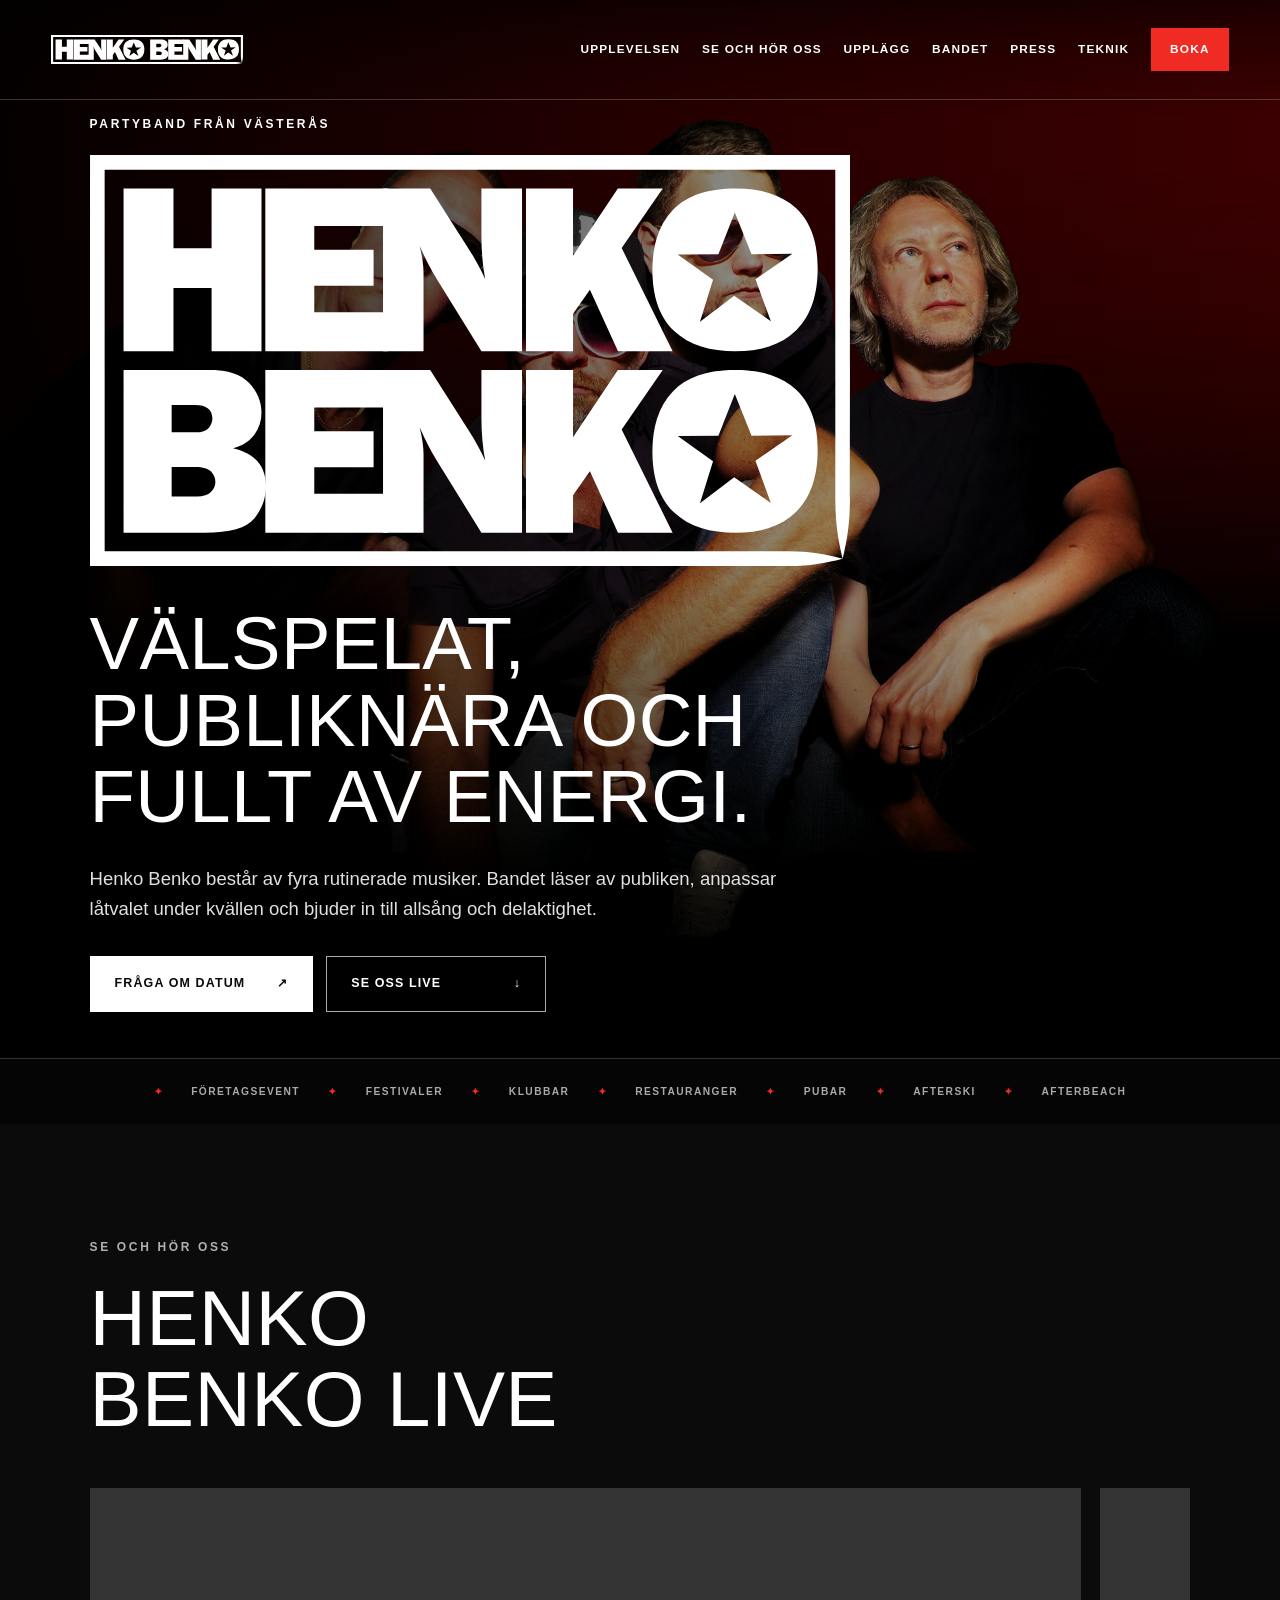
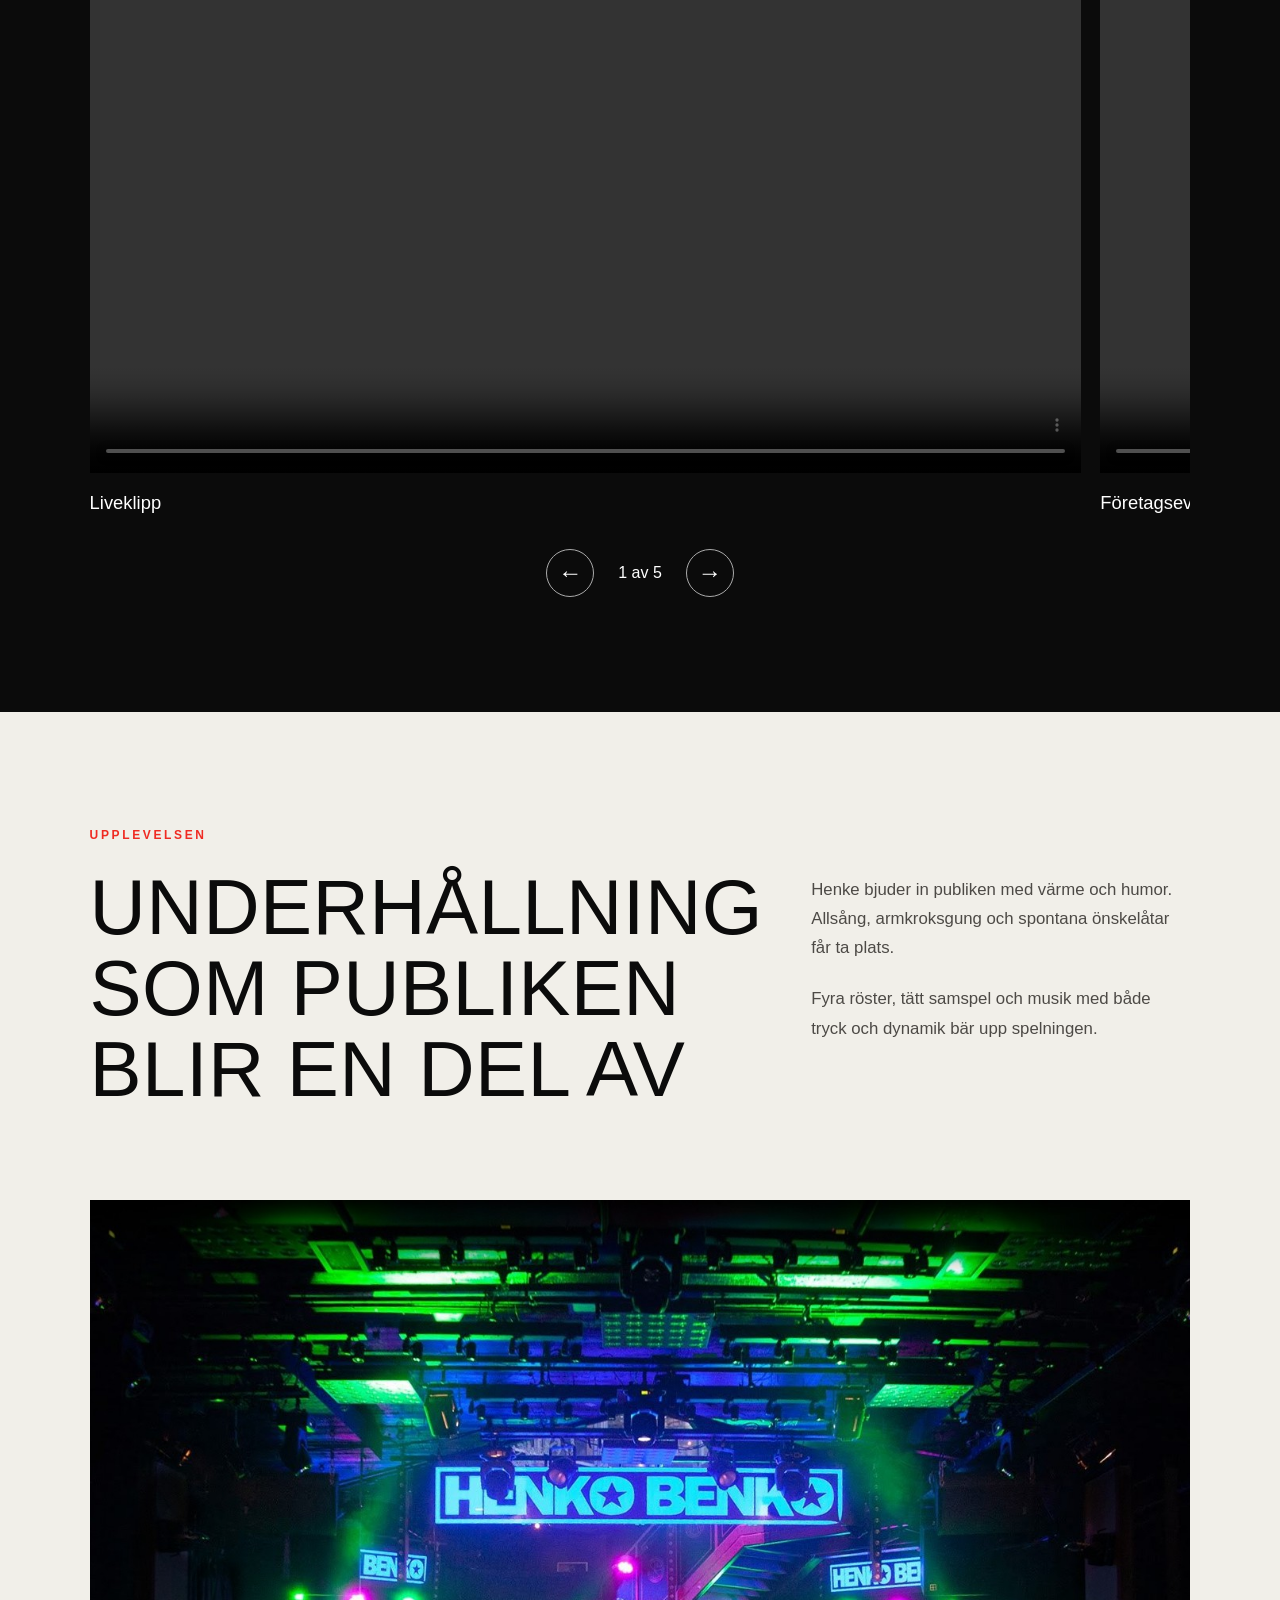
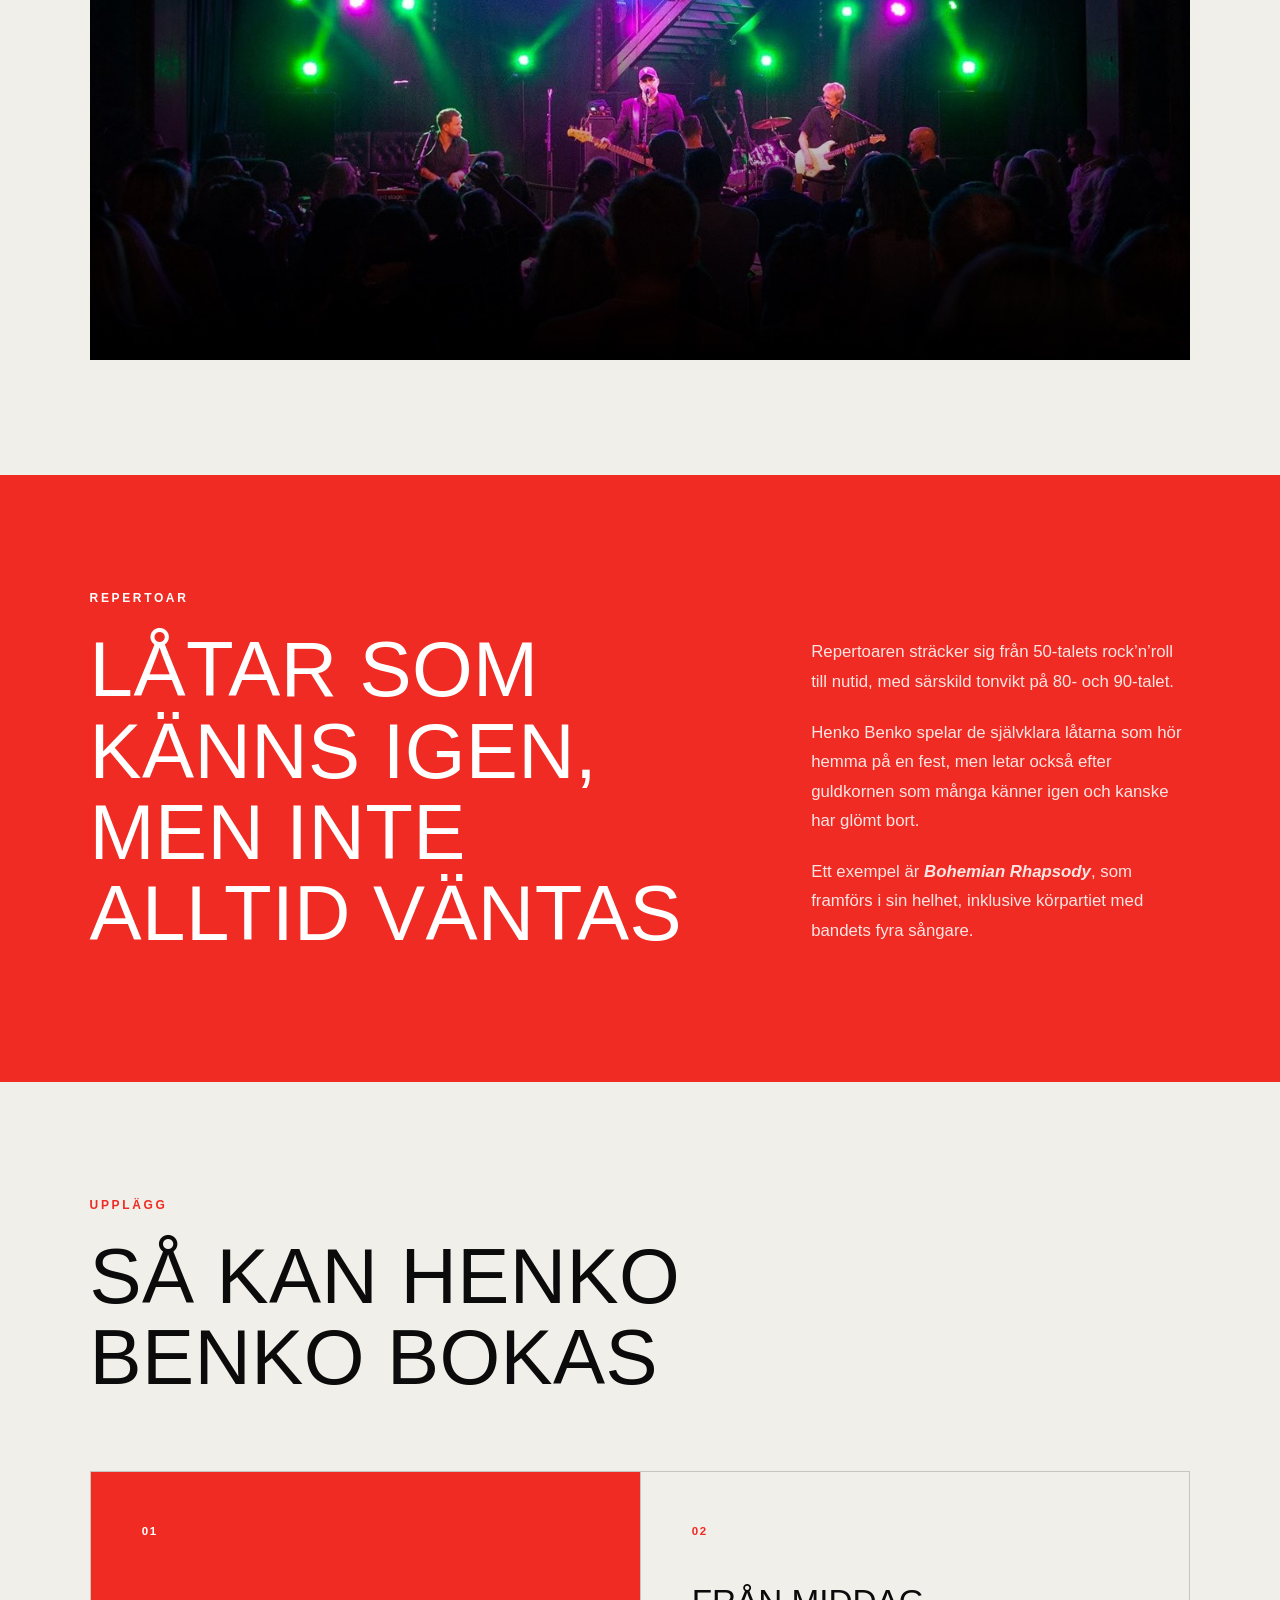
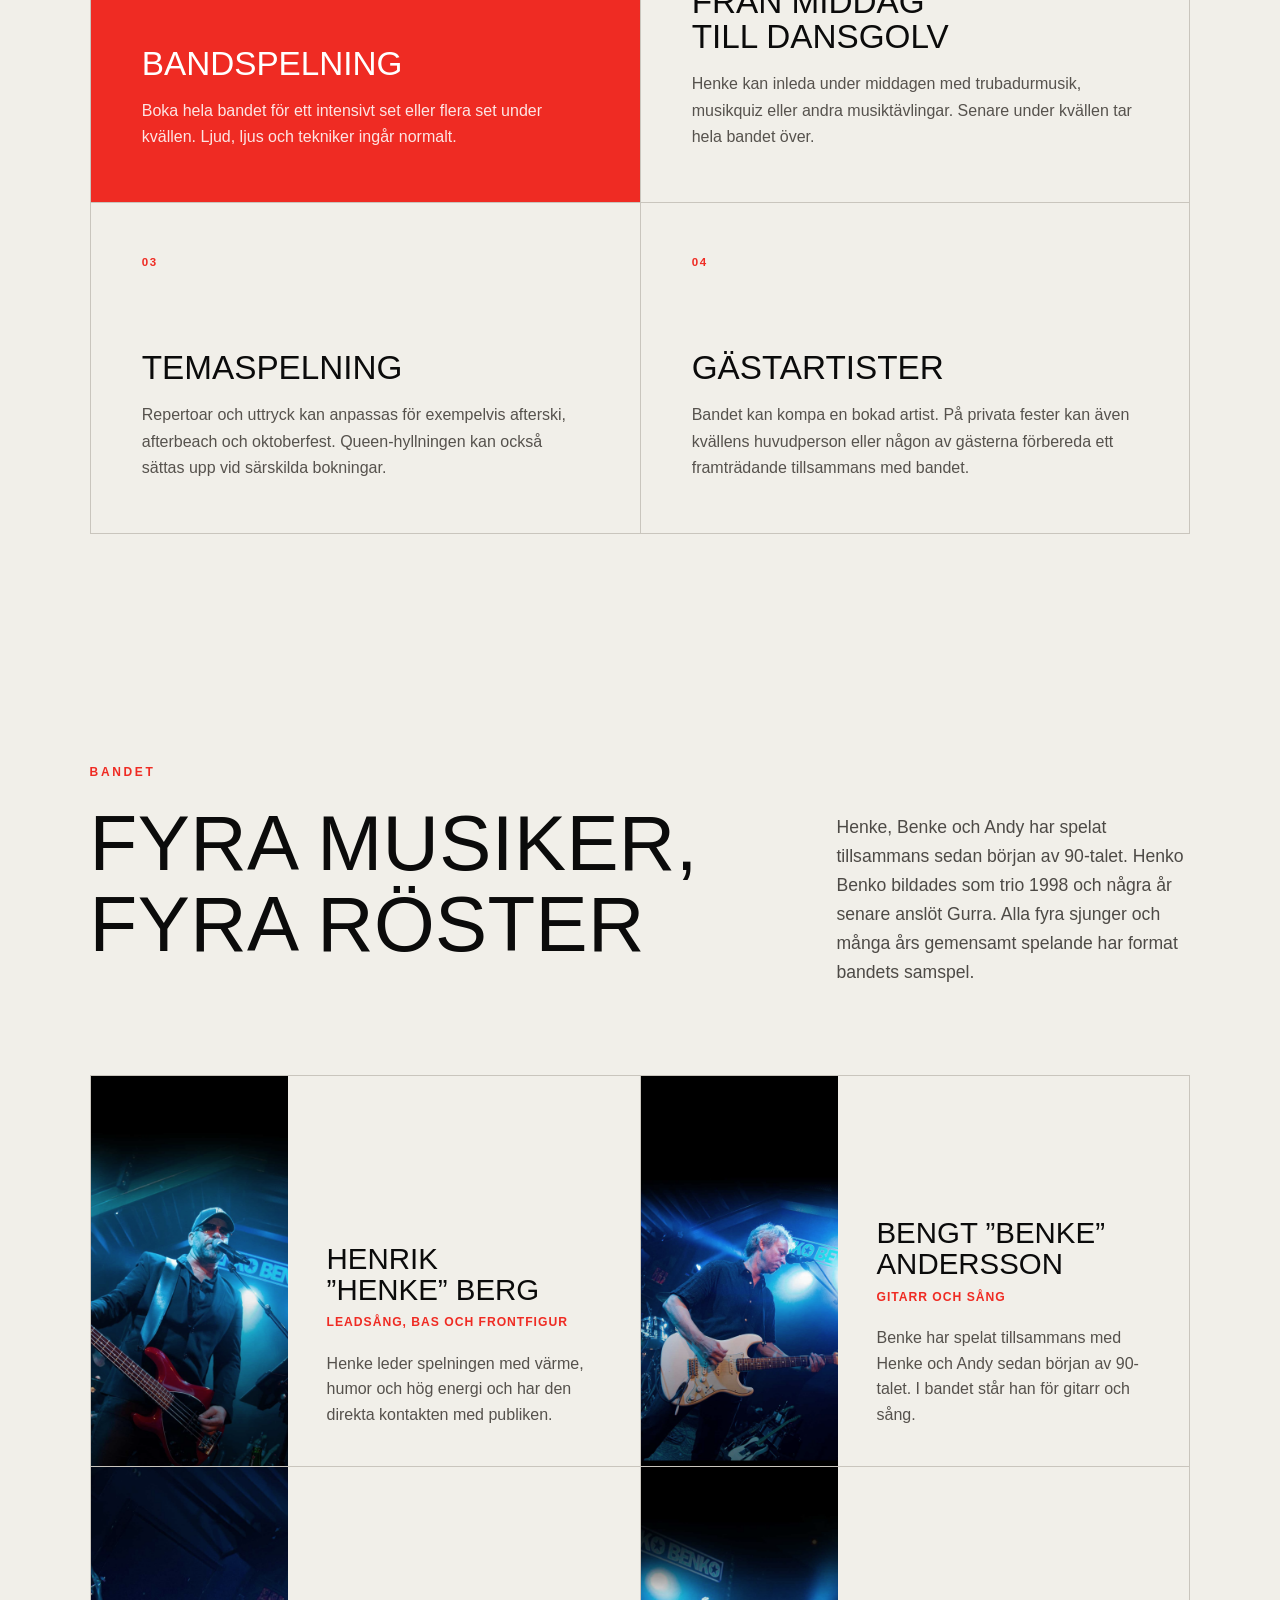
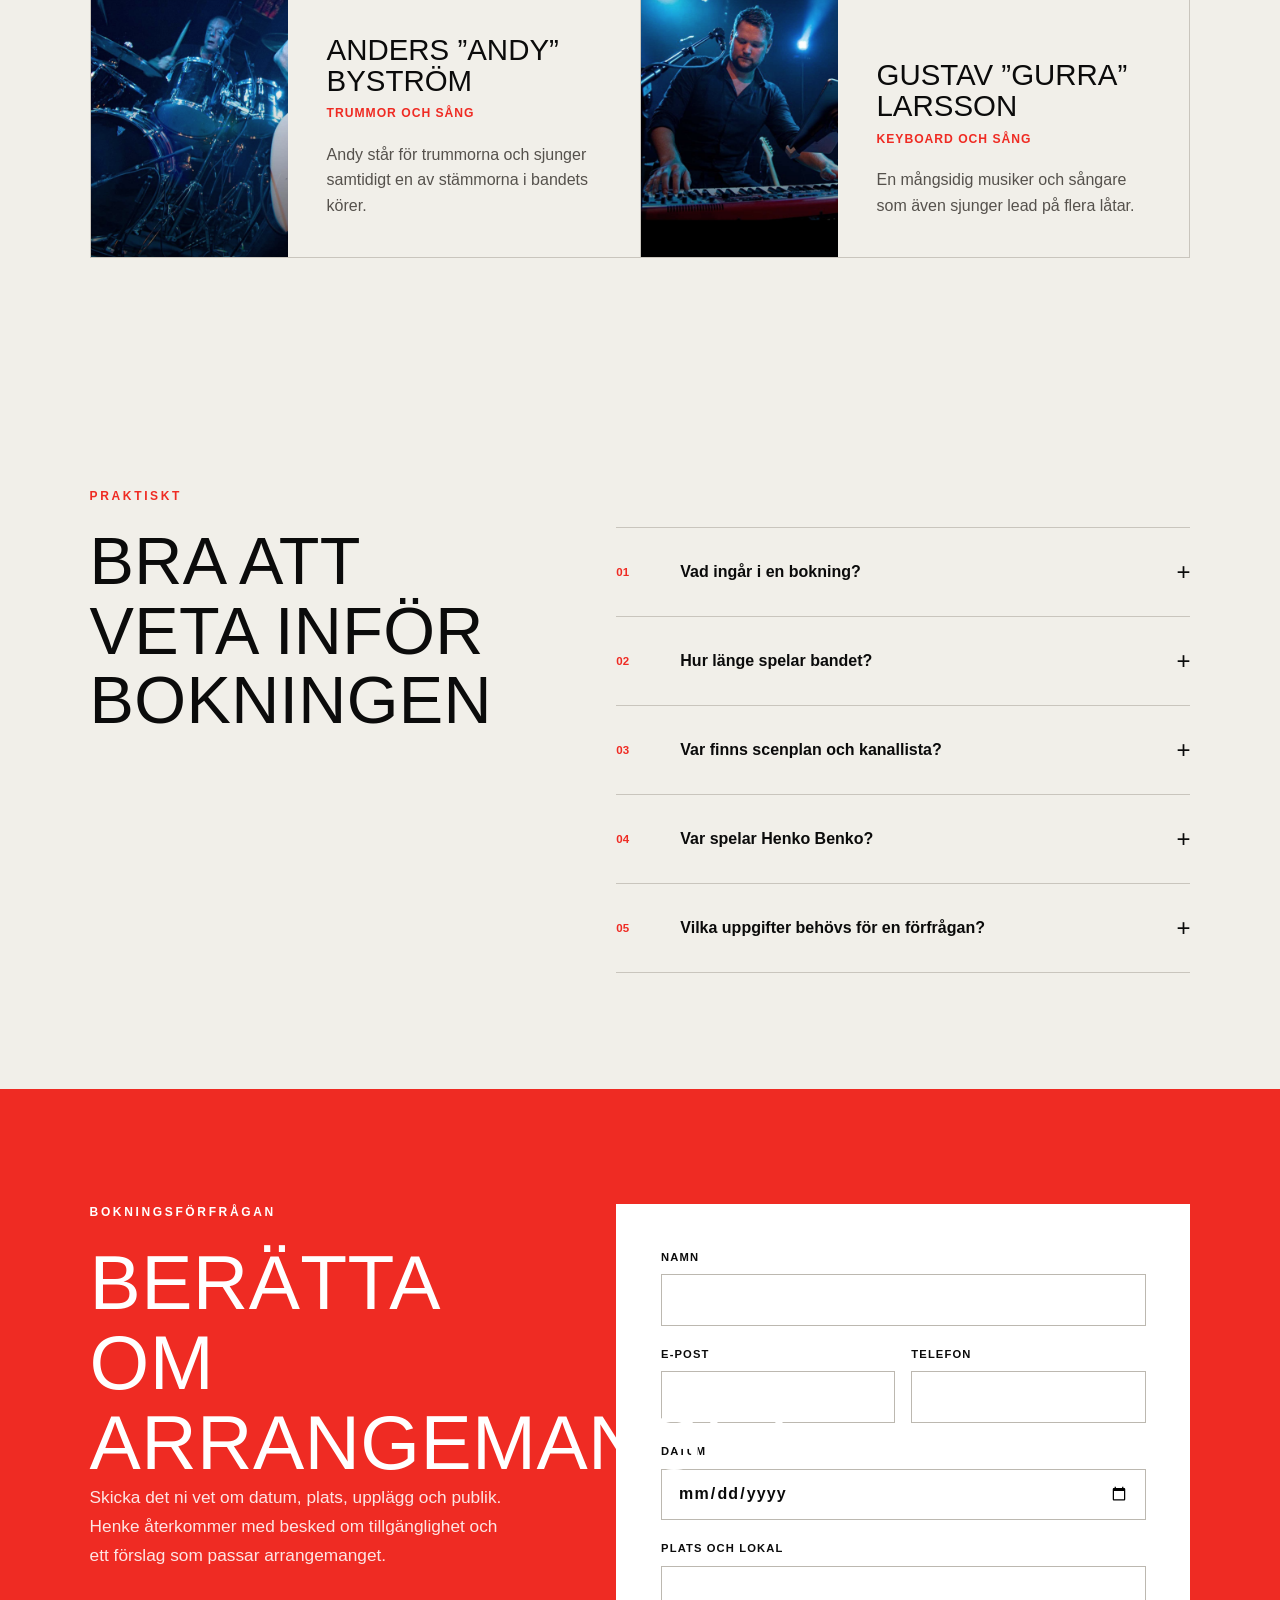
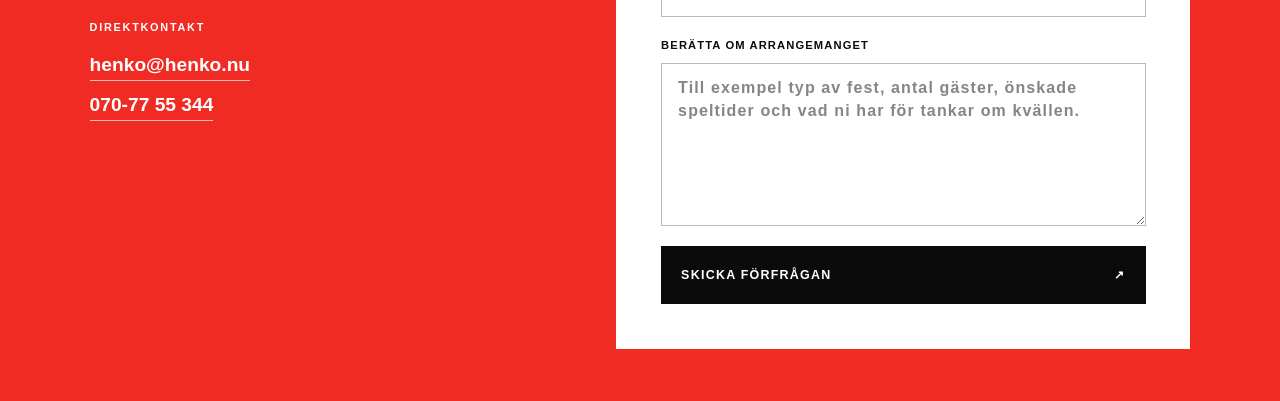
==== commit 4ab7287f: "Read channel list vertically before continuing in next column" ====
--- a/index.html
+++ b/index.html
@@ -1,6 +1,6 @@
-<!DOCTYPE html><html lang="sv"><head><meta charSet="utf-8"/><meta name="viewport" content="width=device-width, initial-scale=1"/><link rel="preload" as="image" href="/logo/HenkoBenko_Logo_Vit.svg"/><link rel="preload" href="/images/HenkoBenkoPublik.jpg" as="image"/><link rel="preload" href="/press/HenkoBenkoJuldag2022-henk.jpg" as="image"/><link rel="preload" href="/press/HenkoBenkoJuldag2022-Benk.jpg" as="image"/><link rel="preload" href="/press/HenkoBenkoJuldag2022-Andy.jpg" as="image"/><link rel="preload" href="/press/HenkoBenkoJuldag2022-gus.jpg" as="image"/><link rel="stylesheet" href="/_next/static/chunks/0lhd2bw~va9n_.css" data-precedence="next"/><link rel="preload" as="script" fetchPriority="low" href="/_next/static/chunks/15xrurgzs99gv.js"/><script src="/_next/static/chunks/0dgq26a5_oy.a.js" async=""></script><script src="/_next/static/chunks/07lhk_q6pmm3r.js" async=""></script><script src="/_next/static/chunks/0au83~zq0~0pf.js" async=""></script><script src="/_next/static/chunks/turbopack-07ur8f85nectq.js" async=""></script><script src="/_next/static/chunks/01xlw8hd842-c.js" async=""></script><script src="/_next/static/chunks/0d3shmwh5_nmn.js" async=""></script><script src="/_next/static/chunks/0hoslgdvr.fik.js" async=""></script><script async="" src="https://www.googletagmanager.com/gtag/js?id=G-TPQMND32ZZ"></script><title>Henko Benko | Partyband från Västerås</title><meta name="description" content="Välspelat, publiknära och fullt av energi. Henko Benko spelar på företagsevent, festivaler, klubbar, restauranger, pubar, afterski och afterbeach."/><link rel="manifest" href="/favicon/manifest.json"/><meta name="codex-preview" content="development"/><meta name="msapplication-TileColor" content="#0b0b0b"/><meta name="msapplication-TileImage" content="/favicon/ms-icon-144x144.png"/><meta name="msapplication-config" content="/favicon/browserconfig.xml"/><meta property="og:title" content="Henko Benko | Välspelat, publiknära och fullt av energi"/><meta property="og:description" content="Ett rutinerat partyband från Västerås som läser av publiken och anpassar låtvalet under kvällen."/><meta property="og:url" content="https://henko.nu/"/><meta property="og:site_name" content="Henko Benko"/><meta property="og:locale" content="sv_SE"/><meta property="og:image" content="https://henko.nu/images/Henko-Benko-Gruppbild.jpg"/><meta property="og:image:width" content="1200"/><meta property="og:image:height" content="1026"/><meta property="og:image:alt" content="Henko Benko"/><meta property="og:type" content="website"/><meta name="twitter:card" content="summary_large_image"/><meta name="twitter:title" content="Henko Benko | Partyband från Västerås"/><meta name="twitter:description" content="Välspelat, publiknära och fullt av energi."/><meta name="twitter:image" content="https://henko.nu/images/Henko-Benko-Gruppbild.jpg"/><link rel="shortcut icon" href="/favicon/favicon.ico"/><link rel="icon" href="/favicon/favicon.ico"/><link rel="icon" href="/favicon/favicon-16x16.png" sizes="16x16" type="image/png"/><link rel="icon" href="/favicon/favicon-32x32.png" sizes="32x32" type="image/png"/><link rel="icon" href="/favicon/favicon-96x96.png" sizes="96x96" type="image/png"/><link rel="apple-touch-icon" href="/favicon/apple-icon-57x57.png" sizes="57x57" type="image/png"/><link rel="apple-touch-icon" href="/favicon/apple-icon-60x60.png" sizes="60x60" type="image/png"/><link rel="apple-touch-icon" href="/favicon/apple-icon-72x72.png" sizes="72x72" type="image/png"/><link rel="apple-touch-icon" href="/favicon/apple-icon-76x76.png" sizes="76x76" type="image/png"/><link rel="apple-touch-icon" href="/favicon/apple-icon-114x114.png" sizes="114x114" type="image/png"/><link rel="apple-touch-icon" href="/favicon/apple-icon-120x120.png" sizes="120x120" type="image/png"/><link rel="apple-touch-icon" href="/favicon/apple-icon-144x144.png" sizes="144x144" type="image/png"/><link rel="apple-touch-icon" href="/favicon/apple-icon-152x152.png" sizes="152x152" type="image/png"/><link rel="apple-touch-icon" href="/favicon/apple-icon-180x180.png" sizes="180x180" type="image/png"/><script>
+<!DOCTYPE html><html lang="sv"><head><meta charSet="utf-8"/><meta name="viewport" content="width=device-width, initial-scale=1"/><link rel="preload" as="image" href="/logo/HenkoBenko_Logo_Vit.svg"/><link rel="preload" href="/images/HenkoBenkoPublik.jpg" as="image"/><link rel="preload" href="/press/HenkoBenkoJuldag2022-henk.jpg" as="image"/><link rel="preload" href="/press/HenkoBenkoJuldag2022-Benk.jpg" as="image"/><link rel="preload" href="/press/HenkoBenkoJuldag2022-Andy.jpg" as="image"/><link rel="preload" href="/press/HenkoBenkoJuldag2022-gus.jpg" as="image"/><link rel="stylesheet" href="/_next/static/chunks/14hz1ar7f6w5l.css" data-precedence="next"/><link rel="preload" as="script" fetchPriority="low" href="/_next/static/chunks/15xrurgzs99gv.js"/><script src="/_next/static/chunks/0dgq26a5_oy.a.js" async=""></script><script src="/_next/static/chunks/07lhk_q6pmm3r.js" async=""></script><script src="/_next/static/chunks/0au83~zq0~0pf.js" async=""></script><script src="/_next/static/chunks/turbopack-07ur8f85nectq.js" async=""></script><script src="/_next/static/chunks/01xlw8hd842-c.js" async=""></script><script src="/_next/static/chunks/0d3shmwh5_nmn.js" async=""></script><script src="/_next/static/chunks/0hoslgdvr.fik.js" async=""></script><script async="" src="https://www.googletagmanager.com/gtag/js?id=G-TPQMND32ZZ"></script><title>Henko Benko | Partyband från Västerås</title><meta name="description" content="Välspelat, publiknära och fullt av energi. Henko Benko spelar på företagsevent, festivaler, klubbar, restauranger, pubar, afterski och afterbeach."/><link rel="manifest" href="/favicon/manifest.json"/><meta name="codex-preview" content="development"/><meta name="msapplication-TileColor" content="#0b0b0b"/><meta name="msapplication-TileImage" content="/favicon/ms-icon-144x144.png"/><meta name="msapplication-config" content="/favicon/browserconfig.xml"/><meta property="og:title" content="Henko Benko | Välspelat, publiknära och fullt av energi"/><meta property="og:description" content="Ett rutinerat partyband från Västerås som läser av publiken och anpassar låtvalet under kvällen."/><meta property="og:url" content="https://henko.nu/"/><meta property="og:site_name" content="Henko Benko"/><meta property="og:locale" content="sv_SE"/><meta property="og:image" content="https://henko.nu/images/Henko-Benko-Gruppbild.jpg"/><meta property="og:image:width" content="1200"/><meta property="og:image:height" content="1026"/><meta property="og:image:alt" content="Henko Benko"/><meta property="og:type" content="website"/><meta name="twitter:card" content="summary_large_image"/><meta name="twitter:title" content="Henko Benko | Partyband från Västerås"/><meta name="twitter:description" content="Välspelat, publiknära och fullt av energi."/><meta name="twitter:image" content="https://henko.nu/images/Henko-Benko-Gruppbild.jpg"/><link rel="shortcut icon" href="/favicon/favicon.ico"/><link rel="icon" href="/favicon/favicon.ico"/><link rel="icon" href="/favicon/favicon-16x16.png" sizes="16x16" type="image/png"/><link rel="icon" href="/favicon/favicon-32x32.png" sizes="32x32" type="image/png"/><link rel="icon" href="/favicon/favicon-96x96.png" sizes="96x96" type="image/png"/><link rel="apple-touch-icon" href="/favicon/apple-icon-57x57.png" sizes="57x57" type="image/png"/><link rel="apple-touch-icon" href="/favicon/apple-icon-60x60.png" sizes="60x60" type="image/png"/><link rel="apple-touch-icon" href="/favicon/apple-icon-72x72.png" sizes="72x72" type="image/png"/><link rel="apple-touch-icon" href="/favicon/apple-icon-76x76.png" sizes="76x76" type="image/png"/><link rel="apple-touch-icon" href="/favicon/apple-icon-114x114.png" sizes="114x114" type="image/png"/><link rel="apple-touch-icon" href="/favicon/apple-icon-120x120.png" sizes="120x120" type="image/png"/><link rel="apple-touch-icon" href="/favicon/apple-icon-144x144.png" sizes="144x144" type="image/png"/><link rel="apple-touch-icon" href="/favicon/apple-icon-152x152.png" sizes="152x152" type="image/png"/><link rel="apple-touch-icon" href="/favicon/apple-icon-180x180.png" sizes="180x180" type="image/png"/><script>
       window.dataLayer = window.dataLayer || [];
       function gtag(){dataLayer.push(arguments);}
       gtag('js', new Date());
       gtag('config', 'G-TPQMND32ZZ');
-    </script><script src="/_next/static/chunks/03~yq9q893hmn.js" noModule=""></script></head><body><div hidden=""><!--$--><!--/$--></div><main id="top"><header class="site-header sticky-header"><a class="brand" aria-label="Henko Benko, startsida" href="#top"><img src="/logo/HenkoBenko_Logo_Vit.svg" alt="Henko Benko"/></a><nav class="desktop-nav" aria-label="Huvudmeny"><a href="#upplevelsen">Upplevelsen</a><a href="#video">Se och hör oss</a><a href="#upplagg">Upplägg</a><a href="#bandet">Bandet</a><a href="/press/">Press</a><a href="/teknik/">Teknik</a><a class="nav-cta" href="#kontakt">Boka</a></nav><details class="mobile-menu"><summary aria-label="Öppna meny"><span></span><span></span><span></span></summary><nav aria-label="Mobilmeny"><a href="#upplevelsen">Upplevelsen</a><a href="#video">Se och hör oss</a><a href="#upplagg">Upplägg</a><a href="#bandet">Bandet</a><a href="/press/">Press</a><a href="/teknik/">Teknik</a><a href="#kontakt">Bokningsförfrågan</a></nav></details></header><section class="hero" aria-labelledby="hero-heading"><video autoPlay="" muted="" loop="" playsInline="" poster="/images/Henko-Benko-Gruppbild.jpg"><source src="/video/hero2.mp4" type="video/mp4"/></video><div class="hero-shade"></div><div class="hero-content"><p class="eyebrow">Partyband från Västerås</p><picture class="hero-logo"><source media="(max-width: 640px)" srcSet="/logo/HenkoBenko_Logo_Vit_2rad.svg"/><img src="/logo/HenkoBenko_Logo_Vit.svg" alt="Henko Benko"/></picture><h1 id="hero-heading">Välspelat, publiknära och fullt av energi.</h1><p class="hero-copy">Henko Benko består av fyra rutinerade musiker. Bandet läser av publiken, anpassar låtvalet under kvällen och bjuder in till allsång och delaktighet.</p><div class="hero-actions"><a class="button primary" href="#kontakt">Fråga om datum <span aria-hidden="true">↗</span></a><a class="button secondary" href="#video">Se oss live <span aria-hidden="true">↓</span></a></div></div><div class="hero-facts" aria-label="Kort om Henko Benko"><span>Företagsevent</span><span>Festivaler</span><span>Klubbar</span><span>Restauranger</span><span>Pubar</span><span>Afterski</span><span>Afterbeach</span></div></section><section class="video-section section dark-section" id="video" aria-labelledby="video-heading"><p class="section-label light">Se och hör oss</p><div class="section-intro"><h2 id="video-heading">Henko Benko live</h2></div><div class="live-carousel" role="region" aria-label="Livefilmer" aria-roledescription="karusell"><div class="live-track" tabindex="0"><article class="live-slide" aria-label="1 av 5: Liveklipp"><div class="live-player"><video controls="" playsInline="" preload="metadata" aria-label="Liveklipp"><source src="/video/Video%202026-09-22%2C%2000.46.mp4" type="video/mp4"/>Din webbläsare kan inte spela filmen.</video></div><h3>Liveklipp</h3></article><article class="live-slide" aria-label="2 av 5: Företagsevent"><div class="live-player"><video controls="" playsInline="" preload="metadata" aria-label="Företagsevent"><source src="/video/CompanyEvent.mp4" type="video/mp4"/>Din webbläsare kan inte spela filmen.</video></div><h3>Företagsevent</h3></article><article class="live-slide" aria-label="3 av 5: Med David Lindgren"><div class="live-player"><video controls="" playsInline="" preload="metadata" aria-label="Med David Lindgren"><source src="/video/David.mp4" type="video/mp4"/>Din webbläsare kan inte spela filmen.</video></div><h3>Med David Lindgren</h3></article><article class="live-slide" aria-label="4 av 5: Med Nanne Grönvall"><div class="live-player"><video controls="" playsInline="" preload="metadata" aria-label="Med Nanne Grönvall"><source src="/video/Nanne.mp4" type="video/mp4"/>Din webbläsare kan inte spela filmen.</video></div><h3>Med Nanne Grönvall</h3></article><article class="live-slide" aria-label="5 av 5: Med Nordman"><div class="live-player"><video controls="" playsInline="" preload="metadata" aria-label="Med Nordman"><source src="/video/Nordman.mp4" type="video/mp4"/>Din webbläsare kan inte spela filmen.</video></div><h3>Med Nordman</h3></article></div><div class="live-controls"><button type="button" aria-label="Föregående film">←</button><span aria-live="polite">1<!-- --> av <!-- -->5</span><button type="button" aria-label="Nästa film">→</button></div></div></section><section class="experience section" id="upplevelsen" aria-labelledby="experience-heading"><p class="section-label">Upplevelsen</p><div class="split-heading"><h2 id="experience-heading">Underhållning som publiken blir en del av</h2><div class="body-copy"><p>Henke bjuder in publiken med värme och humor. Allsång, armkroksgung och spontana önskelåtar får ta plats.</p><p>Fyra röster, tätt samspel och musik med både tryck och dynamik bär upp spelningen.</p></div></div><figure class="wide-photo"><img src="/images/HenkoBenkoPublik.jpg" alt="Henko Benko spelar live inför publik"/></figure></section><section class="repertoire-section section" id="repertoar" aria-labelledby="repertoire-heading"><p class="section-label light">Repertoar</p><div class="split-heading"><h2 id="repertoire-heading">Låtar som känns igen, men inte alltid väntas</h2><div class="body-copy light-copy"><p>Repertoaren sträcker sig från 50-talets rock’n’roll till nutid, med särskild tonvikt på 80- och 90-talet.</p><p>Henko Benko spelar de självklara låtarna som hör hemma på en fest, men letar också efter guldkornen som många känner igen och kanske har glömt bort.</p><p>Ett exempel är <em>Bohemian Rhapsody</em>, som framförs i sin helhet, inklusive körpartiet med bandets fyra sångare.</p></div></div></section><section class="formats section" id="upplagg" aria-labelledby="formats-heading"><p class="section-label">Upplägg</p><h2 id="formats-heading">Så kan Henko Benko bokas</h2><div class="format-grid"><article class="featured"><span>01</span><h3>Bandspelning</h3><p>Boka hela bandet för ett intensivt set eller flera set under kvällen. Ljud, ljus och tekniker ingår normalt.</p></article><article class=""><span>02</span><h3>Från middag till dansgolv</h3><p>Henke kan inleda under middagen med trubadurmusik, musikquiz eller andra musiktävlingar. Senare under kvällen tar hela bandet över.</p></article><article class=""><span>03</span><h3>Temaspelning</h3><p>Repertoar och uttryck kan anpassas för exempelvis afterski, afterbeach och oktoberfest. Queen-hyllningen kan också sättas upp vid särskilda bokningar.</p></article><article class=""><span>04</span><h3>Gästartister</h3><p>Bandet kan kompa en bokad artist. På privata fester kan även kvällens huvudperson eller någon av gästerna förbereda ett framträdande tillsammans med bandet.</p></article></div></section><section class="members section" id="bandet" aria-labelledby="members-heading"><p class="section-label">Bandet</p><div class="section-intro band-intro"><h2 id="members-heading">Fyra musiker, fyra röster</h2><p>Henke, Benke och Andy har spelat tillsammans sedan början av 90-talet. Henko Benko bildades som trio 1998 och några år senare anslöt Gurra. Alla fyra sjunger och många års gemensamt spelande har format bandets samspel.</p></div><div class="member-grid"><article class="member"><figure><img src="/press/HenkoBenkoJuldag2022-henk.jpg" alt="Henrik ”Henke” Berg i Henko Benko"/></figure><div><h3>Henrik ”Henke” Berg</h3><strong>Leadsång, bas och frontfigur</strong><p>Henke leder spelningen med värme, humor och hög energi och har den direkta kontakten med publiken.</p></div></article><article class="member"><figure><img src="/press/HenkoBenkoJuldag2022-Benk.jpg" alt="Bengt ”Benke” Andersson i Henko Benko"/></figure><div><h3>Bengt ”Benke” Andersson</h3><strong>Gitarr och sång</strong><p>Benke har spelat tillsammans med Henke och Andy sedan början av 90-talet. I bandet står han för gitarr och sång.</p></div></article><article class="member"><figure><img src="/press/HenkoBenkoJuldag2022-Andy.jpg" alt="Anders ”Andy” Byström i Henko Benko"/></figure><div><h3>Anders ”Andy” Byström</h3><strong>Trummor och sång</strong><p>Andy står för trummorna och sjunger samtidigt en av stämmorna i bandets körer.</p></div></article><article class="member"><figure><img src="/press/HenkoBenkoJuldag2022-gus.jpg" alt="Gustav ”Gurra” Larsson i Henko Benko"/></figure><div><h3>Gustav ”Gurra” Larsson</h3><strong>Keyboard och sång</strong><p>En mångsidig musiker och sångare som även sjunger lead på flera låtar.</p></div></article></div></section><section class="faq section" id="praktiskt" aria-labelledby="faq-heading"><p class="section-label">Praktiskt</p><div class="faq-layout"><h2 id="faq-heading">Bra att veta inför bokningen</h2><div class="faq-list"><details><summary><span>01</span>Vad ingår i en bokning?<b aria-hidden="true">+</b></summary><p>Ljud, ljus och tekniker ingår normalt. Om lokalen eller arrangören redan har en teknisk produktion anpassas upplägget efter den.</p></details><details><summary><span>02</span>Hur länge spelar bandet?<b aria-hidden="true">+</b></summary><p>Henko Benko kan göra allt från ett intensivt set på omkring en timme till en hel kväll. Ett vanligt upplägg är tre set om cirka 40 minuter.</p></details><details><summary><span>03</span>Var finns scenplan och kanallista?<b aria-hidden="true">+</b></summary><p>På sidan Teknik finns scenplan som PDF och en fullständig kanallista. Kontakta Henke om ni vill stämma av lokalens förutsättningar.</p></details><details><summary><span>04</span>Var spelar Henko Benko?<b aria-hidden="true">+</b></summary><p>Bandet utgår från Västerås och tar uppdrag i hela Sverige och utomlands. Förfrågningar bedöms utifrån plats, datum och arrangemang.</p></details><details><summary><span>05</span>Vilka uppgifter behövs för en förfrågan?<b aria-hidden="true">+</b></summary><p>Datum, plats, typ av arrangemang, ungefärligt antal gäster och vad det är för publik, till exempel åldersspann och sammanhang. Även önskade speltider och information om lokalens teknik är bra att skicka med.</p></details></div></div></section><section class="contact section" id="kontakt" aria-labelledby="contact-heading"><div class="contact-copy"><p class="section-label light">Bokningsförfrågan</p><h2 id="contact-heading">Berätta om arrangemanget</h2><p>Skicka det ni vet om datum, plats, upplägg och publik. Henke återkommer med besked om tillgänglighet och ett förslag som passar arrangemanget.</p><div class="direct-contact"><span>Direktkontakt</span><a href="mailto:henko@henko.nu">henko@henko.nu</a><a href="tel:+46707755344">070-77 55 344</a></div></div><form class="booking-form" action="https://formspree.io/f/xkjwakzv" method="POST"><input type="hidden" name="_subject" value="Bokningsförfrågan från henko.nu"/><label>Namn<input autoComplete="name" required="" name="name"/></label><div class="form-row"><label>E-post<input type="email" autoComplete="email" required="" name="email"/></label><label>Telefon<input type="tel" autoComplete="tel" name="phone"/></label></div><label>Datum<input type="date" name="date"/></label><label>Plats och lokal<input name="venue"/></label><label>Berätta om arrangemanget<textarea name="message" rows="6" placeholder="Till exempel typ av fest, antal gäster, önskade speltider och vad ni har för tankar om kvällen."></textarea></label><button type="submit">Skicka förfrågan <span aria-hidden="true">↗</span></button></form></section><footer><img src="/logo/HenkoBenko_Logo_Vit.svg" alt="Henko Benko"/><p>Partyband från Västerås</p><div><a href="/press/">Press</a><a href="/teknik/">Teknik</a><a href="#top">Till toppen ↑</a></div></footer></main><!--$--><!--/$--><script src="/_next/static/chunks/15xrurgzs99gv.js" id="_R_" async=""></script><script>(self.__next_f=self.__next_f||[]).push([0])</script><script>self.__next_f.push([1,"1:\"$Sreact.fragment\"\n2:I[39756,[\"/_next/static/chunks/01xlw8hd842-c.js\",\"/_next/static/chunks/0d3shmwh5_nmn.js\"],\"default\"]\n3:I[37457,[\"/_next/static/chunks/01xlw8hd842-c.js\",\"/_next/static/chunks/0d3shmwh5_nmn.js\"],\"default\"]\n4:I[60426,[\"/_next/static/chunks/01xlw8hd842-c.js\",\"/_next/static/chunks/0d3shmwh5_nmn.js\",\"/_next/static/chunks/0hoslgdvr.fik.js\"],\"default\"]\n6:I[99461,[\"/_next/static/chunks/01xlw8hd842-c.js\",\"/_next/static/chunks/0d3shmwh5_nmn.js\",\"/_next/static/chunks/0hoslgdvr.fik.js\"],\"default\"]\n13:I[68027,[\"/_next/static/chunks/01xlw8hd842-c.js\",\"/_next/static/chunks/0d3shmwh5_nmn.js\"],\"default\",1]\n:HL[\"/_next/static/chunks/0lhd2bw~va9n_.css\",\"style\"]\n5:[[\"$\",\"source\",null,{\"media\":\"(max-width: 640px)\",\"srcSet\":\"/logo/HenkoBenko_Logo_Vit_2rad.svg\"}],[\"$\",\"img\",null,{\"src\":\"/logo/HenkoBenko_Logo_Vit.svg\",\"alt\":\"Henko Benko\"}]]\n"])</script><script>self.__next_f.push([1,"0:{\"P\":null,\"c\":[\"\",\"\"],\"q\":\"\",\"i\":false,\"f\":[[[\"\",{\"children\":[\"__PAGE__\",{}]},\"$undefined\",\"$undefined\",16],[[\"$\",\"$1\",\"c\",{\"children\":[[[\"$\",\"link\",\"0\",{\"rel\":\"stylesheet\",\"href\":\"/_next/static/chunks/0lhd2bw~va9n_.css\",\"precedence\":\"next\",\"crossOrigin\":\"$undefined\",\"nonce\":\"$undefined\"}],[\"$\",\"script\",\"script-0\",{\"src\":\"/_next/static/chunks/01xlw8hd842-c.js\",\"async\":true,\"nonce\":\"$undefined\"}],[\"$\",\"script\",\"script-1\",{\"src\":\"/_next/static/chunks/0d3shmwh5_nmn.js\",\"async\":true,\"nonce\":\"$undefined\"}]],[\"$\",\"html\",null,{\"lang\":\"sv\",\"children\":[[\"$\",\"head\",null,{\"children\":[[\"$\",\"script\",null,{\"async\":true,\"src\":\"https://www.googletagmanager.com/gtag/js?id=G-TPQMND32ZZ\"}],[\"$\",\"script\",null,{\"dangerouslySetInnerHTML\":{\"__html\":\"\\n      window.dataLayer = window.dataLayer || [];\\n      function gtag(){dataLayer.push(arguments);}\\n      gtag('js', new Date());\\n      gtag('config', 'G-TPQMND32ZZ');\\n    \"}}]]}],[\"$\",\"body\",null,{\"children\":[\"$\",\"$L2\",null,{\"parallelRouterKey\":\"children\",\"error\":\"$undefined\",\"errorStyles\":\"$undefined\",\"errorScripts\":\"$undefined\",\"template\":[\"$\",\"$L3\",null,{}],\"templateStyles\":\"$undefined\",\"templateScripts\":\"$undefined\",\"notFound\":[[[\"$\",\"title\",null,{\"children\":\"404: This page could not be found.\"}],[\"$\",\"div\",null,{\"style\":{\"fontFamily\":\"system-ui,\\\"Segoe UI\\\",Roboto,Helvetica,Arial,sans-serif,\\\"Apple Color Emoji\\\",\\\"Segoe UI Emoji\\\"\",\"height\":\"100vh\",\"textAlign\":\"center\",\"display\":\"flex\",\"flexDirection\":\"column\",\"alignItems\":\"center\",\"justifyContent\":\"center\"},\"children\":[\"$\",\"div\",null,{\"children\":[[\"$\",\"style\",null,{\"dangerouslySetInnerHTML\":{\"__html\":\"body{color:#000;background:#fff;margin:0}.next-error-h1{border-right:1px solid rgba(0,0,0,.3)}@media (prefers-color-scheme:dark){body{color:#fff;background:#000}.next-error-h1{border-right:1px solid rgba(255,255,255,.3)}}\"}}],[\"$\",\"h1\",null,{\"className\":\"next-error-h1\",\"style\":{\"display\":\"inline-block\",\"margin\":\"0 20px 0 0\",\"padding\":\"0 23px 0 0\",\"fontSize\":24,\"fontWeight\":500,\"verticalAlign\":\"top\",\"lineHeight\":\"49px\"},\"children\":404}],[\"$\",\"div\",null,{\"style\":{\"display\":\"inline-block\"},\"children\":[\"$\",\"h2\",null,{\"style\":{\"fontSize\":14,\"fontWeight\":400,\"lineHeight\":\"49px\",\"margin\":0},\"children\":\"This page could not be found.\"}]}]]}]}]],[]],\"forbidden\":\"$undefined\",\"unauthorized\":\"$undefined\"}]}]]}]]}],{\"children\":[[\"$\",\"$1\",\"c\",{\"children\":[[\"$\",\"main\",null,{\"id\":\"top\",\"children\":[[\"$\",\"$L4\",null,{\"onHome\":true}],[\"$\",\"section\",null,{\"className\":\"hero\",\"aria-labelledby\":\"hero-heading\",\"children\":[[\"$\",\"video\",null,{\"autoPlay\":true,\"muted\":true,\"loop\":true,\"playsInline\":true,\"poster\":\"/images/Henko-Benko-Gruppbild.jpg\",\"children\":[\"$\",\"source\",null,{\"src\":\"/video/hero2.mp4\",\"type\":\"video/mp4\"}]}],[\"$\",\"div\",null,{\"className\":\"hero-shade\"}],[\"$\",\"div\",null,{\"className\":\"hero-content\",\"children\":[[\"$\",\"p\",null,{\"className\":\"eyebrow\",\"children\":\"Partyband från Västerås\"}],[\"$\",\"picture\",null,{\"className\":\"hero-logo\",\"children\":\"$5\"}],[\"$\",\"h1\",null,{\"id\":\"hero-heading\",\"children\":\"Välspelat, publiknära och fullt av energi.\"}],[\"$\",\"p\",null,{\"className\":\"hero-copy\",\"children\":\"Henko Benko består av fyra rutinerade musiker. Bandet läser av publiken, anpassar låtvalet under kvällen och bjuder in till allsång och delaktighet.\"}],[\"$\",\"div\",null,{\"className\":\"hero-actions\",\"children\":[[\"$\",\"a\",null,{\"className\":\"button primary\",\"href\":\"#kontakt\",\"children\":[\"Fråga om datum \",[\"$\",\"span\",null,{\"aria-hidden\":\"true\",\"children\":\"↗\"}]]}],[\"$\",\"a\",null,{\"className\":\"button secondary\",\"href\":\"#video\",\"children\":[\"Se oss live \",[\"$\",\"span\",null,{\"aria-hidden\":\"true\",\"children\":\"↓\"}]]}]]}]]}],[\"$\",\"div\",null,{\"className\":\"hero-facts\",\"aria-label\":\"Kort om Henko Benko\",\"children\":[[\"$\",\"span\",null,{\"children\":\"Företagsevent\"}],[\"$\",\"span\",null,{\"children\":\"Festivaler\"}],[\"$\",\"span\",null,{\"children\":\"Klubbar\"}],[\"$\",\"span\",null,{\"children\":\"Restauranger\"}],[\"$\",\"span\",null,{\"children\":\"Pubar\"}],[\"$\",\"span\",null,{\"children\":\"Afterski\"}],[\"$\",\"span\",null,{\"children\":\"Afterbeach\"}]]}]]}],[\"$\",\"section\",null,{\"className\":\"video-section section dark-section\",\"id\":\"video\",\"aria-labelledby\":\"video-heading\",\"children\":[[\"$\",\"p\",null,{\"className\":\"section-label light\",\"children\":\"Se och hör oss\"}],[\"$\",\"div\",null,{\"className\":\"section-intro\",\"children\":[\"$\",\"h2\",null,{\"id\":\"video-heading\",\"children\":\"Henko Benko live\"}]}],[\"$\",\"$L6\",null,{}]]}],[\"$\",\"section\",null,{\"className\":\"experience section\",\"id\":\"upplevelsen\",\"aria-labelledby\":\"experience-heading\",\"children\":[[\"$\",\"p\",null,{\"className\":\"section-label\",\"children\":\"Upplevelsen\"}],[\"$\",\"div\",null,{\"className\":\"split-heading\",\"children\":[[\"$\",\"h2\",null,{\"id\":\"experience-heading\",\"children\":\"Underhållning som publiken blir en del av\"}],[\"$\",\"div\",null,{\"className\":\"body-copy\",\"children\":[\"$L7\",\"$L8\"]}]]}],\"$L9\"]}],\"$La\",\"$Lb\",\"$Lc\",\"$Ld\",\"$Le\",\"$Lf\"]}],[\"$L10\"],\"$L11\"]}],{},null,false,null]},null,false,null],\"$L12\",false]],\"m\":\"$undefined\",\"G\":[\"$13\",[\"$L14\"]],\"S\":true,\"h\":null,\"s\":\"$undefined\",\"l\":\"$undefined\",\"p\":\"$undefined\",\"d\":\"$undefined\",\"b\":\"Qk9gQVH7kSI0yjKWQPyRW\"}\n"])</script><script>self.__next_f.push([1,"15:I[22016,[\"/_next/static/chunks/01xlw8hd842-c.js\",\"/_next/static/chunks/0d3shmwh5_nmn.js\",\"/_next/static/chunks/0hoslgdvr.fik.js\"],\"\"]\n16:I[97367,[\"/_next/static/chunks/01xlw8hd842-c.js\",\"/_next/static/chunks/0d3shmwh5_nmn.js\"],\"OutletBoundary\"]\n17:\"$Sreact.suspense\"\n19:I[97367,[\"/_next/static/chunks/01xlw8hd842-c.js\",\"/_next/static/chunks/0d3shmwh5_nmn.js\"],\"ViewportBoundary\"]\n1b:I[97367,[\"/_next/static/chunks/01xlw8hd842-c.js\",\"/_next/static/chunks/0d3shmwh5_nmn.js\"],\"MetadataBoundary\"]\n:HL[\"/images/HenkoBenkoPublik.jpg\",\"image\"]\n:HL[\"/press/HenkoBenkoJuldag2022-henk.jpg\",\"image\"]\n:HL[\"/press/HenkoBenkoJuldag2022-Benk.jpg\",\"image\"]\n:HL[\"/press/HenkoBenkoJuldag2022-Andy.jpg\",\"image\"]\n:HL[\"/press/HenkoBenkoJuldag2022-gus.jpg\",\"image\"]\n:HL[\"/logo/HenkoBenko_Logo_Vit.svg\",\"image\"]\n7:[\"$\",\"p\",null,{\"children\":\"Henke bjuder in publiken med värme och humor. Allsång, armkroksgung och spontana önskelåtar får ta plats.\"}]\n8:[\"$\",\"p\",null,{\"children\":\"Fyra röster, tätt samspel och musik med både tryck och dynamik bär upp spelningen.\"}]\n9:[\"$\",\"figure\",null,{\"className\":\"wide-photo\",\"children\":[\"$\",\"img\",null,{\"src\":\"/images/HenkoBenkoPublik.jpg\",\"alt\":\"Henko Benko spelar live inför publik\"}]}]\na:[\"$\",\"section\",null,{\"className\":\"repertoire-section section\",\"id\":\"repertoar\",\"aria-labelledby\":\"repertoire-heading\",\"children\":[[\"$\",\"p\",null,{\"className\":\"section-label light\",\"children\":\"Repertoar\"}],[\"$\",\"div\",null,{\"className\":\"split-heading\",\"children\":[[\"$\",\"h2\",null,{\"id\":\"repertoire-heading\",\"children\":\"Låtar som känns igen, men inte alltid väntas\"}],[\"$\",\"div\",null,{\"className\":\"body-copy light-copy\",\"children\":[[\"$\",\"p\",null,{\"children\":\"Repertoaren sträcker sig från 50-talets rock’n’roll till nutid, med särskild tonvikt på 80- och 90-talet.\"}],[\"$\",\"p\",null,{\"children\":\"Henko Benko spelar de självklara låtarna som hör hemma på en fest, men letar också efter guldkornen som många känner igen och kanske har glömt bort.\"}],[\"$\",\"p\",null,{\"children\":[\"Ett exempel är \",[\"$\",\"em\",null,{\"children\":\"Bohemian Rhapsody\"}],\", som framförs i sin helhet, inklusive körpartiet med bandets fyra sångare.\"]}]]}]]}]]}]\n"])</script><script>self.__next_f.push([1,"b:[\"$\",\"section\",null,{\"className\":\"formats section\",\"id\":\"upplagg\",\"aria-labelledby\":\"formats-heading\",\"children\":[[\"$\",\"p\",null,{\"className\":\"section-label\",\"children\":\"Upplägg\"}],[\"$\",\"h2\",null,{\"id\":\"formats-heading\",\"children\":\"Så kan Henko Benko bokas\"}],[\"$\",\"div\",null,{\"className\":\"format-grid\",\"children\":[[\"$\",\"article\",\"Bandspelning\",{\"className\":\"featured\",\"children\":[[\"$\",\"span\",null,{\"children\":\"01\"}],[\"$\",\"h3\",null,{\"children\":\"Bandspelning\"}],[\"$\",\"p\",null,{\"children\":\"Boka hela bandet för ett intensivt set eller flera set under kvällen. Ljud, ljus och tekniker ingår normalt.\"}]]}],[\"$\",\"article\",\"Från middag till dansgolv\",{\"className\":\"\",\"children\":[[\"$\",\"span\",null,{\"children\":\"02\"}],[\"$\",\"h3\",null,{\"children\":\"Från middag till dansgolv\"}],[\"$\",\"p\",null,{\"children\":\"Henke kan inleda under middagen med trubadurmusik, musikquiz eller andra musiktävlingar. Senare under kvällen tar hela bandet över.\"}]]}],[\"$\",\"article\",\"Temaspelning\",{\"className\":\"\",\"children\":[[\"$\",\"span\",null,{\"children\":\"03\"}],[\"$\",\"h3\",null,{\"children\":\"Temaspelning\"}],[\"$\",\"p\",null,{\"children\":\"Repertoar och uttryck kan anpassas för exempelvis afterski, afterbeach och oktoberfest. Queen-hyllningen kan också sättas upp vid särskilda bokningar.\"}]]}],[\"$\",\"article\",\"Gästartister\",{\"className\":\"\",\"children\":[[\"$\",\"span\",null,{\"children\":\"04\"}],[\"$\",\"h3\",null,{\"children\":\"Gästartister\"}],[\"$\",\"p\",null,{\"children\":\"Bandet kan kompa en bokad artist. På privata fester kan även kvällens huvudperson eller någon av gästerna förbereda ett framträdande tillsammans med bandet.\"}]]}]]}]]}]\n"])</script><script>self.__next_f.push([1,"c:[\"$\",\"section\",null,{\"className\":\"members section\",\"id\":\"bandet\",\"aria-labelledby\":\"members-heading\",\"children\":[[\"$\",\"p\",null,{\"className\":\"section-label\",\"children\":\"Bandet\"}],[\"$\",\"div\",null,{\"className\":\"section-intro band-intro\",\"children\":[[\"$\",\"h2\",null,{\"id\":\"members-heading\",\"children\":\"Fyra musiker, fyra röster\"}],[\"$\",\"p\",null,{\"children\":\"Henke, Benke och Andy har spelat tillsammans sedan början av 90-talet. Henko Benko bildades som trio 1998 och några år senare anslöt Gurra. Alla fyra sjunger och många års gemensamt spelande har format bandets samspel.\"}]]}],[\"$\",\"div\",null,{\"className\":\"member-grid\",\"children\":[[\"$\",\"article\",\"Henrik ”Henke” Berg\",{\"className\":\"member\",\"children\":[[\"$\",\"figure\",null,{\"children\":[\"$\",\"img\",null,{\"src\":\"/press/HenkoBenkoJuldag2022-henk.jpg\",\"alt\":\"Henrik ”Henke” Berg i Henko Benko\"}]}],[\"$\",\"div\",null,{\"children\":[[\"$\",\"h3\",null,{\"children\":\"Henrik ”Henke” Berg\"}],[\"$\",\"strong\",null,{\"children\":\"Leadsång, bas och frontfigur\"}],[\"$\",\"p\",null,{\"children\":\"Henke leder spelningen med värme, humor och hög energi och har den direkta kontakten med publiken.\"}]]}]]}],[\"$\",\"article\",\"Bengt ”Benke” Andersson\",{\"className\":\"member\",\"children\":[[\"$\",\"figure\",null,{\"children\":[\"$\",\"img\",null,{\"src\":\"/press/HenkoBenkoJuldag2022-Benk.jpg\",\"alt\":\"Bengt ”Benke” Andersson i Henko Benko\"}]}],[\"$\",\"div\",null,{\"children\":[[\"$\",\"h3\",null,{\"children\":\"Bengt ”Benke” Andersson\"}],[\"$\",\"strong\",null,{\"children\":\"Gitarr och sång\"}],[\"$\",\"p\",null,{\"children\":\"Benke har spelat tillsammans med Henke och Andy sedan början av 90-talet. I bandet står han för gitarr och sång.\"}]]}]]}],[\"$\",\"article\",\"Anders ”Andy” Byström\",{\"className\":\"member\",\"children\":[[\"$\",\"figure\",null,{\"children\":[\"$\",\"img\",null,{\"src\":\"/press/HenkoBenkoJuldag2022-Andy.jpg\",\"alt\":\"Anders ”Andy” Byström i Henko Benko\"}]}],[\"$\",\"div\",null,{\"children\":[[\"$\",\"h3\",null,{\"children\":\"Anders ”Andy” Byström\"}],[\"$\",\"strong\",null,{\"children\":\"Trummor och sång\"}],[\"$\",\"p\",null,{\"children\":\"Andy står för trummorna och sjunger samtidigt en av stämmorna i bandets körer.\"}]]}]]}],[\"$\",\"article\",\"Gustav ”Gurra” Larsson\",{\"className\":\"member\",\"children\":[[\"$\",\"figure\",null,{\"children\":[\"$\",\"img\",null,{\"src\":\"/press/HenkoBenkoJuldag2022-gus.jpg\",\"alt\":\"Gustav ”Gurra” Larsson i Henko Benko\"}]}],[\"$\",\"div\",null,{\"children\":[[\"$\",\"h3\",null,{\"children\":\"Gustav ”Gurra” Larsson\"}],[\"$\",\"strong\",null,{\"children\":\"Keyboard och sång\"}],[\"$\",\"p\",null,{\"children\":\"En mångsidig musiker och sångare som även sjunger lead på flera låtar.\"}]]}]]}]]}]]}]\n"])</script><script>self.__next_f.push([1,"d:[\"$\",\"section\",null,{\"className\":\"faq section\",\"id\":\"praktiskt\",\"aria-labelledby\":\"faq-heading\",\"children\":[[\"$\",\"p\",null,{\"className\":\"section-label\",\"children\":\"Praktiskt\"}],[\"$\",\"div\",null,{\"className\":\"faq-layout\",\"children\":[[\"$\",\"h2\",null,{\"id\":\"faq-heading\",\"children\":\"Bra att veta inför bokningen\"}],[\"$\",\"div\",null,{\"className\":\"faq-list\",\"children\":[[\"$\",\"details\",\"Vad ingår i en bokning?\",{\"children\":[[\"$\",\"summary\",null,{\"children\":[[\"$\",\"span\",null,{\"children\":\"01\"}],\"Vad ingår i en bokning?\",[\"$\",\"b\",null,{\"aria-hidden\":\"true\",\"children\":\"+\"}]]}],[\"$\",\"p\",null,{\"children\":\"Ljud, ljus och tekniker ingår normalt. Om lokalen eller arrangören redan har en teknisk produktion anpassas upplägget efter den.\"}]]}],[\"$\",\"details\",\"Hur länge spelar bandet?\",{\"children\":[[\"$\",\"summary\",null,{\"children\":[[\"$\",\"span\",null,{\"children\":\"02\"}],\"Hur länge spelar bandet?\",[\"$\",\"b\",null,{\"aria-hidden\":\"true\",\"children\":\"+\"}]]}],[\"$\",\"p\",null,{\"children\":\"Henko Benko kan göra allt från ett intensivt set på omkring en timme till en hel kväll. Ett vanligt upplägg är tre set om cirka 40 minuter.\"}]]}],[\"$\",\"details\",\"Var finns scenplan och kanallista?\",{\"children\":[[\"$\",\"summary\",null,{\"children\":[[\"$\",\"span\",null,{\"children\":\"03\"}],\"Var finns scenplan och kanallista?\",[\"$\",\"b\",null,{\"aria-hidden\":\"true\",\"children\":\"+\"}]]}],[\"$\",\"p\",null,{\"children\":\"På sidan Teknik finns scenplan som PDF och en fullständig kanallista. Kontakta Henke om ni vill stämma av lokalens förutsättningar.\"}]]}],[\"$\",\"details\",\"Var spelar Henko Benko?\",{\"children\":[[\"$\",\"summary\",null,{\"children\":[[\"$\",\"span\",null,{\"children\":\"04\"}],\"Var spelar Henko Benko?\",[\"$\",\"b\",null,{\"aria-hidden\":\"true\",\"children\":\"+\"}]]}],[\"$\",\"p\",null,{\"children\":\"Bandet utgår från Västerås och tar uppdrag i hela Sverige och utomlands. Förfrågningar bedöms utifrån plats, datum och arrangemang.\"}]]}],[\"$\",\"details\",\"Vilka uppgifter behövs för en förfrågan?\",{\"children\":[[\"$\",\"summary\",null,{\"children\":[[\"$\",\"span\",null,{\"children\":\"05\"}],\"Vilka uppgifter behövs för en förfrågan?\",[\"$\",\"b\",null,{\"aria-hidden\":\"true\",\"children\":\"+\"}]]}],[\"$\",\"p\",null,{\"children\":\"Datum, plats, typ av arrangemang, ungefärligt antal gäster och vad det är för publik, till exempel åldersspann och sammanhang. Även önskade speltider och information om lokalens teknik är bra att skicka med.\"}]]}]]}]]}]]}]\n"])</script><script>self.__next_f.push([1,"e:[\"$\",\"section\",null,{\"className\":\"contact section\",\"id\":\"kontakt\",\"aria-labelledby\":\"contact-heading\",\"children\":[[\"$\",\"div\",null,{\"className\":\"contact-copy\",\"children\":[[\"$\",\"p\",null,{\"className\":\"section-label light\",\"children\":\"Bokningsförfrågan\"}],[\"$\",\"h2\",null,{\"id\":\"contact-heading\",\"children\":\"Berätta om arrangemanget\"}],[\"$\",\"p\",null,{\"children\":\"Skicka det ni vet om datum, plats, upplägg och publik. Henke återkommer med besked om tillgänglighet och ett förslag som passar arrangemanget.\"}],[\"$\",\"div\",null,{\"className\":\"direct-contact\",\"children\":[[\"$\",\"span\",null,{\"children\":\"Direktkontakt\"}],[\"$\",\"a\",null,{\"href\":\"mailto:henko@henko.nu\",\"children\":\"henko@henko.nu\"}],[\"$\",\"a\",null,{\"href\":\"tel:+46707755344\",\"children\":\"070-77 55 344\"}]]}]]}],[\"$\",\"form\",null,{\"className\":\"booking-form\",\"action\":\"https://formspree.io/f/xkjwakzv\",\"method\":\"POST\",\"children\":[[\"$\",\"input\",null,{\"type\":\"hidden\",\"name\":\"_subject\",\"value\":\"Bokningsförfrågan från henko.nu\"}],[\"$\",\"label\",null,{\"children\":[\"Namn\",[\"$\",\"input\",null,{\"name\":\"name\",\"autoComplete\":\"name\",\"required\":true}]]}],[\"$\",\"div\",null,{\"className\":\"form-row\",\"children\":[[\"$\",\"label\",null,{\"children\":[\"E-post\",[\"$\",\"input\",null,{\"type\":\"email\",\"name\":\"email\",\"autoComplete\":\"email\",\"required\":true}]]}],[\"$\",\"label\",null,{\"children\":[\"Telefon\",[\"$\",\"input\",null,{\"type\":\"tel\",\"name\":\"phone\",\"autoComplete\":\"tel\"}]]}]]}],[\"$\",\"label\",null,{\"children\":[\"Datum\",[\"$\",\"input\",null,{\"type\":\"date\",\"name\":\"date\"}]]}],[\"$\",\"label\",null,{\"children\":[\"Plats och lokal\",[\"$\",\"input\",null,{\"name\":\"venue\"}]]}],[\"$\",\"label\",null,{\"children\":[\"Berätta om arrangemanget\",[\"$\",\"textarea\",null,{\"name\":\"message\",\"rows\":6,\"placeholder\":\"Till exempel typ av fest, antal gäster, önskade speltider och vad ni har för tankar om kvällen.\"}]]}],[\"$\",\"button\",null,{\"type\":\"submit\",\"children\":[\"Skicka förfrågan \",[\"$\",\"span\",null,{\"aria-hidden\":\"true\",\"children\":\"↗\"}]]}]]}]]}]\n"])</script><script>self.__next_f.push([1,"f:[\"$\",\"footer\",null,{\"children\":[[\"$\",\"img\",null,{\"src\":\"/logo/HenkoBenko_Logo_Vit.svg\",\"alt\":\"Henko Benko\"}],[\"$\",\"p\",null,{\"children\":\"Partyband från Västerås\"}],[\"$\",\"div\",null,{\"children\":[[\"$\",\"$L15\",null,{\"href\":\"/press\",\"children\":\"Press\"}],[\"$\",\"$L15\",null,{\"href\":\"/teknik\",\"children\":\"Teknik\"}],[\"$\",\"a\",null,{\"href\":\"#top\",\"children\":\"Till toppen ↑\"}]]}]]}]\n10:[\"$\",\"script\",\"script-0\",{\"src\":\"/_next/static/chunks/0hoslgdvr.fik.js\",\"async\":true,\"nonce\":\"$undefined\"}]\n11:[\"$\",\"$L16\",null,{\"children\":[\"$\",\"$17\",null,{\"name\":\"Next.MetadataOutlet\",\"children\":\"$@18\"}]}]\n12:[\"$\",\"$1\",\"h\",{\"children\":[null,[\"$\",\"$L19\",null,{\"children\":\"$L1a\"}],[\"$\",\"div\",null,{\"hidden\":true,\"children\":[\"$\",\"$L1b\",null,{\"children\":[\"$\",\"$17\",null,{\"name\":\"Next.Metadata\",\"children\":\"$L1c\"}]}]}],null]}]\n14:[\"$\",\"link\",\"0\",{\"rel\":\"stylesheet\",\"href\":\"/_next/static/chunks/0lhd2bw~va9n_.css\",\"precedence\":\"next\",\"crossOrigin\":\"$undefined\",\"nonce\":\"$undefined\"}]\n"])</script><script>self.__next_f.push([1,"1a:[[\"$\",\"meta\",\"0\",{\"charSet\":\"utf-8\"}],[\"$\",\"meta\",\"1\",{\"name\":\"viewport\",\"content\":\"width=device-width, initial-scale=1\"}]]\n"])</script><script>self.__next_f.push([1,"1d:I[27201,[\"/_next/static/chunks/01xlw8hd842-c.js\",\"/_next/static/chunks/0d3shmwh5_nmn.js\"],\"IconMark\"]\n18:null\n"])</script><script>self.__next_f.push([1,"1c:[[\"$\",\"title\",\"0\",{\"children\":\"Henko Benko | Partyband från Västerås\"}],[\"$\",\"meta\",\"1\",{\"name\":\"description\",\"content\":\"Välspelat, publiknära och fullt av energi. Henko Benko spelar på företagsevent, festivaler, klubbar, restauranger, pubar, afterski och afterbeach.\"}],[\"$\",\"link\",\"2\",{\"rel\":\"manifest\",\"href\":\"/favicon/manifest.json\",\"crossOrigin\":\"$undefined\"}],[\"$\",\"meta\",\"3\",{\"name\":\"codex-preview\",\"content\":\"development\"}],[\"$\",\"meta\",\"4\",{\"name\":\"msapplication-TileColor\",\"content\":\"#0b0b0b\"}],[\"$\",\"meta\",\"5\",{\"name\":\"msapplication-TileImage\",\"content\":\"/favicon/ms-icon-144x144.png\"}],[\"$\",\"meta\",\"6\",{\"name\":\"msapplication-config\",\"content\":\"/favicon/browserconfig.xml\"}],[\"$\",\"meta\",\"7\",{\"property\":\"og:title\",\"content\":\"Henko Benko | Välspelat, publiknära och fullt av energi\"}],[\"$\",\"meta\",\"8\",{\"property\":\"og:description\",\"content\":\"Ett rutinerat partyband från Västerås som läser av publiken och anpassar låtvalet under kvällen.\"}],[\"$\",\"meta\",\"9\",{\"property\":\"og:url\",\"content\":\"https://henko.nu/\"}],[\"$\",\"meta\",\"10\",{\"property\":\"og:site_name\",\"content\":\"Henko Benko\"}],[\"$\",\"meta\",\"11\",{\"property\":\"og:locale\",\"content\":\"sv_SE\"}],[\"$\",\"meta\",\"12\",{\"property\":\"og:image\",\"content\":\"https://henko.nu/images/Henko-Benko-Gruppbild.jpg\"}],[\"$\",\"meta\",\"13\",{\"property\":\"og:image:width\",\"content\":\"1200\"}],[\"$\",\"meta\",\"14\",{\"property\":\"og:image:height\",\"content\":\"1026\"}],[\"$\",\"meta\",\"15\",{\"property\":\"og:image:alt\",\"content\":\"Henko Benko\"}],[\"$\",\"meta\",\"16\",{\"property\":\"og:type\",\"content\":\"website\"}],[\"$\",\"meta\",\"17\",{\"name\":\"twitter:card\",\"content\":\"summary_large_image\"}],[\"$\",\"meta\",\"18\",{\"name\":\"twitter:title\",\"content\":\"Henko Benko | Partyband från Västerås\"}],[\"$\",\"meta\",\"19\",{\"name\":\"twitter:description\",\"content\":\"Välspelat, publiknära och fullt av energi.\"}],[\"$\",\"meta\",\"20\",{\"name\":\"twitter:image\",\"content\":\"https://henko.nu/images/Henko-Benko-Gruppbild.jpg\"}],[\"$\",\"link\",\"21\",{\"rel\":\"shortcut icon\",\"href\":\"/favicon/favicon.ico\"}],[\"$\",\"link\",\"22\",{\"rel\":\"icon\",\"href\":\"/favicon/favicon.ico\"}],[\"$\",\"link\",\"23\",{\"rel\":\"icon\",\"href\":\"/favicon/favicon-16x16.png\",\"sizes\":\"16x16\",\"type\":\"image/png\"}],[\"$\",\"link\",\"24\",{\"rel\":\"icon\",\"href\":\"/favicon/favicon-32x32.png\",\"sizes\":\"32x32\",\"type\":\"image/png\"}],[\"$\",\"link\",\"25\",{\"rel\":\"icon\",\"href\":\"/favicon/favicon-96x96.png\",\"sizes\":\"96x96\",\"type\":\"image/png\"}],[\"$\",\"link\",\"26\",{\"rel\":\"apple-touch-icon\",\"href\":\"/favicon/apple-icon-57x57.png\",\"sizes\":\"57x57\",\"type\":\"image/png\"}],[\"$\",\"link\",\"27\",{\"rel\":\"apple-touch-icon\",\"href\":\"/favicon/apple-icon-60x60.png\",\"sizes\":\"60x60\",\"type\":\"image/png\"}],[\"$\",\"link\",\"28\",{\"rel\":\"apple-touch-icon\",\"href\":\"/favicon/apple-icon-72x72.png\",\"sizes\":\"72x72\",\"type\":\"image/png\"}],[\"$\",\"link\",\"29\",{\"rel\":\"apple-touch-icon\",\"href\":\"/favicon/apple-icon-76x76.png\",\"sizes\":\"76x76\",\"type\":\"image/png\"}],[\"$\",\"link\",\"30\",{\"rel\":\"apple-touch-icon\",\"href\":\"/favicon/apple-icon-114x114.png\",\"sizes\":\"114x114\",\"type\":\"image/png\"}],[\"$\",\"link\",\"31\",{\"rel\":\"apple-touch-icon\",\"href\":\"/favicon/apple-icon-120x120.png\",\"sizes\":\"120x120\",\"type\":\"image/png\"}],[\"$\",\"link\",\"32\",{\"rel\":\"apple-touch-icon\",\"href\":\"/favicon/apple-icon-144x144.png\",\"sizes\":\"144x144\",\"type\":\"image/png\"}],[\"$\",\"link\",\"33\",{\"rel\":\"apple-touch-icon\",\"href\":\"/favicon/apple-icon-152x152.png\",\"sizes\":\"152x152\",\"type\":\"image/png\"}],[\"$\",\"link\",\"34\",{\"rel\":\"apple-touch-icon\",\"href\":\"/favicon/apple-icon-180x180.png\",\"sizes\":\"180x180\",\"type\":\"image/png\"}],[\"$\",\"$L1d\",\"35\",{}]]\n"])</script></body></html>+    </script><script src="/_next/static/chunks/03~yq9q893hmn.js" noModule=""></script></head><body><div hidden=""><!--$--><!--/$--></div><main id="top"><header class="site-header sticky-header"><a class="brand" aria-label="Henko Benko, startsida" href="#top"><img src="/logo/HenkoBenko_Logo_Vit.svg" alt="Henko Benko"/></a><nav class="desktop-nav" aria-label="Huvudmeny"><a href="#upplevelsen">Upplevelsen</a><a href="#video">Se och hör oss</a><a href="#upplagg">Upplägg</a><a href="#bandet">Bandet</a><a href="/press/">Press</a><a href="/teknik/">Teknik</a><a class="nav-cta" href="#kontakt">Boka</a></nav><details class="mobile-menu"><summary aria-label="Öppna meny"><span></span><span></span><span></span></summary><nav aria-label="Mobilmeny"><a href="#upplevelsen">Upplevelsen</a><a href="#video">Se och hör oss</a><a href="#upplagg">Upplägg</a><a href="#bandet">Bandet</a><a href="/press/">Press</a><a href="/teknik/">Teknik</a><a href="#kontakt">Bokningsförfrågan</a></nav></details></header><section class="hero" aria-labelledby="hero-heading"><video autoPlay="" muted="" loop="" playsInline="" poster="/images/Henko-Benko-Gruppbild.jpg"><source src="/video/hero2.mp4" type="video/mp4"/></video><div class="hero-shade"></div><div class="hero-content"><p class="eyebrow">Partyband från Västerås</p><picture class="hero-logo"><source media="(max-width: 640px)" srcSet="/logo/HenkoBenko_Logo_Vit_2rad.svg"/><img src="/logo/HenkoBenko_Logo_Vit.svg" alt="Henko Benko"/></picture><h1 id="hero-heading">Välspelat, publiknära och fullt av energi.</h1><p class="hero-copy">Henko Benko består av fyra rutinerade musiker. Bandet läser av publiken, anpassar låtvalet under kvällen och bjuder in till allsång och delaktighet.</p><div class="hero-actions"><a class="button primary" href="#kontakt">Fråga om datum <span aria-hidden="true">↗</span></a><a class="button secondary" href="#video">Se oss live <span aria-hidden="true">↓</span></a></div></div><div class="hero-facts" aria-label="Kort om Henko Benko"><span>Företagsevent</span><span>Festivaler</span><span>Klubbar</span><span>Restauranger</span><span>Pubar</span><span>Afterski</span><span>Afterbeach</span></div></section><section class="video-section section dark-section" id="video" aria-labelledby="video-heading"><p class="section-label light">Se och hör oss</p><div class="section-intro"><h2 id="video-heading">Henko Benko live</h2></div><div class="live-carousel" role="region" aria-label="Livefilmer" aria-roledescription="karusell"><div class="live-track" tabindex="0"><article class="live-slide" aria-label="1 av 5: Liveklipp"><div class="live-player"><video controls="" playsInline="" preload="metadata" aria-label="Liveklipp"><source src="/video/Video%202026-09-22%2C%2000.46.mp4" type="video/mp4"/>Din webbläsare kan inte spela filmen.</video></div><h3>Liveklipp</h3></article><article class="live-slide" aria-label="2 av 5: Företagsevent"><div class="live-player"><video controls="" playsInline="" preload="metadata" aria-label="Företagsevent"><source src="/video/CompanyEvent.mp4" type="video/mp4"/>Din webbläsare kan inte spela filmen.</video></div><h3>Företagsevent</h3></article><article class="live-slide" aria-label="3 av 5: Med David Lindgren"><div class="live-player"><video controls="" playsInline="" preload="metadata" aria-label="Med David Lindgren"><source src="/video/David.mp4" type="video/mp4"/>Din webbläsare kan inte spela filmen.</video></div><h3>Med David Lindgren</h3></article><article class="live-slide" aria-label="4 av 5: Med Nanne Grönvall"><div class="live-player"><video controls="" playsInline="" preload="metadata" aria-label="Med Nanne Grönvall"><source src="/video/Nanne.mp4" type="video/mp4"/>Din webbläsare kan inte spela filmen.</video></div><h3>Med Nanne Grönvall</h3></article><article class="live-slide" aria-label="5 av 5: Med Nordman"><div class="live-player"><video controls="" playsInline="" preload="metadata" aria-label="Med Nordman"><source src="/video/Nordman.mp4" type="video/mp4"/>Din webbläsare kan inte spela filmen.</video></div><h3>Med Nordman</h3></article></div><div class="live-controls"><button type="button" aria-label="Föregående film">←</button><span aria-live="polite">1<!-- --> av <!-- -->5</span><button type="button" aria-label="Nästa film">→</button></div></div></section><section class="experience section" id="upplevelsen" aria-labelledby="experience-heading"><p class="section-label">Upplevelsen</p><div class="split-heading"><h2 id="experience-heading">Underhållning som publiken blir en del av</h2><div class="body-copy"><p>Henke bjuder in publiken med värme och humor. Allsång, armkroksgung och spontana önskelåtar får ta plats.</p><p>Fyra röster, tätt samspel och musik med både tryck och dynamik bär upp spelningen.</p></div></div><figure class="wide-photo"><img src="/images/HenkoBenkoPublik.jpg" alt="Henko Benko spelar live inför publik"/></figure></section><section class="repertoire-section section" id="repertoar" aria-labelledby="repertoire-heading"><p class="section-label light">Repertoar</p><div class="split-heading"><h2 id="repertoire-heading">Låtar som känns igen, men inte alltid väntas</h2><div class="body-copy light-copy"><p>Repertoaren sträcker sig från 50-talets rock’n’roll till nutid, med särskild tonvikt på 80- och 90-talet.</p><p>Henko Benko spelar de självklara låtarna som hör hemma på en fest, men letar också efter guldkornen som många känner igen och kanske har glömt bort.</p><p>Ett exempel är <em>Bohemian Rhapsody</em>, som framförs i sin helhet, inklusive körpartiet med bandets fyra sångare.</p></div></div></section><section class="formats section" id="upplagg" aria-labelledby="formats-heading"><p class="section-label">Upplägg</p><h2 id="formats-heading">Så kan Henko Benko bokas</h2><div class="format-grid"><article class="featured"><span>01</span><h3>Bandspelning</h3><p>Boka hela bandet för ett intensivt set eller flera set under kvällen. Ljud, ljus och tekniker ingår normalt.</p></article><article class=""><span>02</span><h3>Från middag till dansgolv</h3><p>Henke kan inleda under middagen med trubadurmusik, musikquiz eller andra musiktävlingar. Senare under kvällen tar hela bandet över.</p></article><article class=""><span>03</span><h3>Temaspelning</h3><p>Repertoar och uttryck kan anpassas för exempelvis afterski, afterbeach och oktoberfest. Queen-hyllningen kan också sättas upp vid särskilda bokningar.</p></article><article class=""><span>04</span><h3>Gästartister</h3><p>Bandet kan kompa en bokad artist. På privata fester kan även kvällens huvudperson eller någon av gästerna förbereda ett framträdande tillsammans med bandet.</p></article></div></section><section class="members section" id="bandet" aria-labelledby="members-heading"><p class="section-label">Bandet</p><div class="section-intro band-intro"><h2 id="members-heading">Fyra musiker, fyra röster</h2><p>Henke, Benke och Andy har spelat tillsammans sedan början av 90-talet. Henko Benko bildades som trio 1998 och några år senare anslöt Gurra. Alla fyra sjunger och många års gemensamt spelande har format bandets samspel.</p></div><div class="member-grid"><article class="member"><figure><img src="/press/HenkoBenkoJuldag2022-henk.jpg" alt="Henrik ”Henke” Berg i Henko Benko"/></figure><div><h3>Henrik ”Henke” Berg</h3><strong>Leadsång, bas och frontfigur</strong><p>Henke leder spelningen med värme, humor och hög energi och har den direkta kontakten med publiken.</p></div></article><article class="member"><figure><img src="/press/HenkoBenkoJuldag2022-Benk.jpg" alt="Bengt ”Benke” Andersson i Henko Benko"/></figure><div><h3>Bengt ”Benke” Andersson</h3><strong>Gitarr och sång</strong><p>Benke har spelat tillsammans med Henke och Andy sedan början av 90-talet. I bandet står han för gitarr och sång.</p></div></article><article class="member"><figure><img src="/press/HenkoBenkoJuldag2022-Andy.jpg" alt="Anders ”Andy” Byström i Henko Benko"/></figure><div><h3>Anders ”Andy” Byström</h3><strong>Trummor och sång</strong><p>Andy står för trummorna och sjunger samtidigt en av stämmorna i bandets körer.</p></div></article><article class="member"><figure><img src="/press/HenkoBenkoJuldag2022-gus.jpg" alt="Gustav ”Gurra” Larsson i Henko Benko"/></figure><div><h3>Gustav ”Gurra” Larsson</h3><strong>Keyboard och sång</strong><p>En mångsidig musiker och sångare som även sjunger lead på flera låtar.</p></div></article></div></section><section class="faq section" id="praktiskt" aria-labelledby="faq-heading"><p class="section-label">Praktiskt</p><div class="faq-layout"><h2 id="faq-heading">Bra att veta inför bokningen</h2><div class="faq-list"><details><summary><span>01</span>Vad ingår i en bokning?<b aria-hidden="true">+</b></summary><p>Ljud, ljus och tekniker ingår normalt. Om lokalen eller arrangören redan har en teknisk produktion anpassas upplägget efter den.</p></details><details><summary><span>02</span>Hur länge spelar bandet?<b aria-hidden="true">+</b></summary><p>Henko Benko kan göra allt från ett intensivt set på omkring en timme till en hel kväll. Ett vanligt upplägg är tre set om cirka 40 minuter.</p></details><details><summary><span>03</span>Var finns scenplan och kanallista?<b aria-hidden="true">+</b></summary><p>På sidan Teknik finns scenplan som PDF och en fullständig kanallista. Kontakta Henke om ni vill stämma av lokalens förutsättningar.</p></details><details><summary><span>04</span>Var spelar Henko Benko?<b aria-hidden="true">+</b></summary><p>Bandet utgår från Västerås och tar uppdrag i hela Sverige och utomlands. Förfrågningar bedöms utifrån plats, datum och arrangemang.</p></details><details><summary><span>05</span>Vilka uppgifter behövs för en förfrågan?<b aria-hidden="true">+</b></summary><p>Datum, plats, typ av arrangemang, ungefärligt antal gäster och vad det är för publik, till exempel åldersspann och sammanhang. Även önskade speltider och information om lokalens teknik är bra att skicka med.</p></details></div></div></section><section class="contact section" id="kontakt" aria-labelledby="contact-heading"><div class="contact-copy"><p class="section-label light">Bokningsförfrågan</p><h2 id="contact-heading">Berätta om arrangemanget</h2><p>Skicka det ni vet om datum, plats, upplägg och publik. Henke återkommer med besked om tillgänglighet och ett förslag som passar arrangemanget.</p><div class="direct-contact"><span>Direktkontakt</span><a href="mailto:henko@henko.nu">henko@henko.nu</a><a href="tel:+46707755344">070-77 55 344</a></div></div><form class="booking-form" action="https://formspree.io/f/xkjwakzv" method="POST"><input type="hidden" name="_subject" value="Bokningsförfrågan från henko.nu"/><label>Namn<input autoComplete="name" required="" name="name"/></label><div class="form-row"><label>E-post<input type="email" autoComplete="email" required="" name="email"/></label><label>Telefon<input type="tel" autoComplete="tel" name="phone"/></label></div><label>Datum<input type="date" name="date"/></label><label>Plats och lokal<input name="venue"/></label><label>Berätta om arrangemanget<textarea name="message" rows="6" placeholder="Till exempel typ av fest, antal gäster, önskade speltider och vad ni har för tankar om kvällen."></textarea></label><button type="submit">Skicka förfrågan <span aria-hidden="true">↗</span></button></form></section><footer><img src="/logo/HenkoBenko_Logo_Vit.svg" alt="Henko Benko"/><p>Partyband från Västerås</p><div><a href="/press/">Press</a><a href="/teknik/">Teknik</a><a href="#top">Till toppen ↑</a></div></footer></main><!--$--><!--/$--><script src="/_next/static/chunks/15xrurgzs99gv.js" id="_R_" async=""></script><script>(self.__next_f=self.__next_f||[]).push([0])</script><script>self.__next_f.push([1,"1:\"$Sreact.fragment\"\n2:I[39756,[\"/_next/static/chunks/01xlw8hd842-c.js\",\"/_next/static/chunks/0d3shmwh5_nmn.js\"],\"default\"]\n3:I[37457,[\"/_next/static/chunks/01xlw8hd842-c.js\",\"/_next/static/chunks/0d3shmwh5_nmn.js\"],\"default\"]\n4:I[60426,[\"/_next/static/chunks/01xlw8hd842-c.js\",\"/_next/static/chunks/0d3shmwh5_nmn.js\",\"/_next/static/chunks/0hoslgdvr.fik.js\"],\"default\"]\n6:I[99461,[\"/_next/static/chunks/01xlw8hd842-c.js\",\"/_next/static/chunks/0d3shmwh5_nmn.js\",\"/_next/static/chunks/0hoslgdvr.fik.js\"],\"default\"]\n13:I[68027,[\"/_next/static/chunks/01xlw8hd842-c.js\",\"/_next/static/chunks/0d3shmwh5_nmn.js\"],\"default\",1]\n:HL[\"/_next/static/chunks/14hz1ar7f6w5l.css\",\"style\"]\n5:[[\"$\",\"source\",null,{\"media\":\"(max-width: 640px)\",\"srcSet\":\"/logo/HenkoBenko_Logo_Vit_2rad.svg\"}],[\"$\",\"img\",null,{\"src\":\"/logo/HenkoBenko_Logo_Vit.svg\",\"alt\":\"Henko Benko\"}]]\n"])</script><script>self.__next_f.push([1,"0:{\"P\":null,\"c\":[\"\",\"\"],\"q\":\"\",\"i\":false,\"f\":[[[\"\",{\"children\":[\"__PAGE__\",{}]},\"$undefined\",\"$undefined\",16],[[\"$\",\"$1\",\"c\",{\"children\":[[[\"$\",\"link\",\"0\",{\"rel\":\"stylesheet\",\"href\":\"/_next/static/chunks/14hz1ar7f6w5l.css\",\"precedence\":\"next\",\"crossOrigin\":\"$undefined\",\"nonce\":\"$undefined\"}],[\"$\",\"script\",\"script-0\",{\"src\":\"/_next/static/chunks/01xlw8hd842-c.js\",\"async\":true,\"nonce\":\"$undefined\"}],[\"$\",\"script\",\"script-1\",{\"src\":\"/_next/static/chunks/0d3shmwh5_nmn.js\",\"async\":true,\"nonce\":\"$undefined\"}]],[\"$\",\"html\",null,{\"lang\":\"sv\",\"children\":[[\"$\",\"head\",null,{\"children\":[[\"$\",\"script\",null,{\"async\":true,\"src\":\"https://www.googletagmanager.com/gtag/js?id=G-TPQMND32ZZ\"}],[\"$\",\"script\",null,{\"dangerouslySetInnerHTML\":{\"__html\":\"\\n      window.dataLayer = window.dataLayer || [];\\n      function gtag(){dataLayer.push(arguments);}\\n      gtag('js', new Date());\\n      gtag('config', 'G-TPQMND32ZZ');\\n    \"}}]]}],[\"$\",\"body\",null,{\"children\":[\"$\",\"$L2\",null,{\"parallelRouterKey\":\"children\",\"error\":\"$undefined\",\"errorStyles\":\"$undefined\",\"errorScripts\":\"$undefined\",\"template\":[\"$\",\"$L3\",null,{}],\"templateStyles\":\"$undefined\",\"templateScripts\":\"$undefined\",\"notFound\":[[[\"$\",\"title\",null,{\"children\":\"404: This page could not be found.\"}],[\"$\",\"div\",null,{\"style\":{\"fontFamily\":\"system-ui,\\\"Segoe UI\\\",Roboto,Helvetica,Arial,sans-serif,\\\"Apple Color Emoji\\\",\\\"Segoe UI Emoji\\\"\",\"height\":\"100vh\",\"textAlign\":\"center\",\"display\":\"flex\",\"flexDirection\":\"column\",\"alignItems\":\"center\",\"justifyContent\":\"center\"},\"children\":[\"$\",\"div\",null,{\"children\":[[\"$\",\"style\",null,{\"dangerouslySetInnerHTML\":{\"__html\":\"body{color:#000;background:#fff;margin:0}.next-error-h1{border-right:1px solid rgba(0,0,0,.3)}@media (prefers-color-scheme:dark){body{color:#fff;background:#000}.next-error-h1{border-right:1px solid rgba(255,255,255,.3)}}\"}}],[\"$\",\"h1\",null,{\"className\":\"next-error-h1\",\"style\":{\"display\":\"inline-block\",\"margin\":\"0 20px 0 0\",\"padding\":\"0 23px 0 0\",\"fontSize\":24,\"fontWeight\":500,\"verticalAlign\":\"top\",\"lineHeight\":\"49px\"},\"children\":404}],[\"$\",\"div\",null,{\"style\":{\"display\":\"inline-block\"},\"children\":[\"$\",\"h2\",null,{\"style\":{\"fontSize\":14,\"fontWeight\":400,\"lineHeight\":\"49px\",\"margin\":0},\"children\":\"This page could not be found.\"}]}]]}]}]],[]],\"forbidden\":\"$undefined\",\"unauthorized\":\"$undefined\"}]}]]}]]}],{\"children\":[[\"$\",\"$1\",\"c\",{\"children\":[[\"$\",\"main\",null,{\"id\":\"top\",\"children\":[[\"$\",\"$L4\",null,{\"onHome\":true}],[\"$\",\"section\",null,{\"className\":\"hero\",\"aria-labelledby\":\"hero-heading\",\"children\":[[\"$\",\"video\",null,{\"autoPlay\":true,\"muted\":true,\"loop\":true,\"playsInline\":true,\"poster\":\"/images/Henko-Benko-Gruppbild.jpg\",\"children\":[\"$\",\"source\",null,{\"src\":\"/video/hero2.mp4\",\"type\":\"video/mp4\"}]}],[\"$\",\"div\",null,{\"className\":\"hero-shade\"}],[\"$\",\"div\",null,{\"className\":\"hero-content\",\"children\":[[\"$\",\"p\",null,{\"className\":\"eyebrow\",\"children\":\"Partyband från Västerås\"}],[\"$\",\"picture\",null,{\"className\":\"hero-logo\",\"children\":\"$5\"}],[\"$\",\"h1\",null,{\"id\":\"hero-heading\",\"children\":\"Välspelat, publiknära och fullt av energi.\"}],[\"$\",\"p\",null,{\"className\":\"hero-copy\",\"children\":\"Henko Benko består av fyra rutinerade musiker. Bandet läser av publiken, anpassar låtvalet under kvällen och bjuder in till allsång och delaktighet.\"}],[\"$\",\"div\",null,{\"className\":\"hero-actions\",\"children\":[[\"$\",\"a\",null,{\"className\":\"button primary\",\"href\":\"#kontakt\",\"children\":[\"Fråga om datum \",[\"$\",\"span\",null,{\"aria-hidden\":\"true\",\"children\":\"↗\"}]]}],[\"$\",\"a\",null,{\"className\":\"button secondary\",\"href\":\"#video\",\"children\":[\"Se oss live \",[\"$\",\"span\",null,{\"aria-hidden\":\"true\",\"children\":\"↓\"}]]}]]}]]}],[\"$\",\"div\",null,{\"className\":\"hero-facts\",\"aria-label\":\"Kort om Henko Benko\",\"children\":[[\"$\",\"span\",null,{\"children\":\"Företagsevent\"}],[\"$\",\"span\",null,{\"children\":\"Festivaler\"}],[\"$\",\"span\",null,{\"children\":\"Klubbar\"}],[\"$\",\"span\",null,{\"children\":\"Restauranger\"}],[\"$\",\"span\",null,{\"children\":\"Pubar\"}],[\"$\",\"span\",null,{\"children\":\"Afterski\"}],[\"$\",\"span\",null,{\"children\":\"Afterbeach\"}]]}]]}],[\"$\",\"section\",null,{\"className\":\"video-section section dark-section\",\"id\":\"video\",\"aria-labelledby\":\"video-heading\",\"children\":[[\"$\",\"p\",null,{\"className\":\"section-label light\",\"children\":\"Se och hör oss\"}],[\"$\",\"div\",null,{\"className\":\"section-intro\",\"children\":[\"$\",\"h2\",null,{\"id\":\"video-heading\",\"children\":\"Henko Benko live\"}]}],[\"$\",\"$L6\",null,{}]]}],[\"$\",\"section\",null,{\"className\":\"experience section\",\"id\":\"upplevelsen\",\"aria-labelledby\":\"experience-heading\",\"children\":[[\"$\",\"p\",null,{\"className\":\"section-label\",\"children\":\"Upplevelsen\"}],[\"$\",\"div\",null,{\"className\":\"split-heading\",\"children\":[[\"$\",\"h2\",null,{\"id\":\"experience-heading\",\"children\":\"Underhållning som publiken blir en del av\"}],[\"$\",\"div\",null,{\"className\":\"body-copy\",\"children\":[\"$L7\",\"$L8\"]}]]}],\"$L9\"]}],\"$La\",\"$Lb\",\"$Lc\",\"$Ld\",\"$Le\",\"$Lf\"]}],[\"$L10\"],\"$L11\"]}],{},null,false,null]},null,false,null],\"$L12\",false]],\"m\":\"$undefined\",\"G\":[\"$13\",[\"$L14\"]],\"S\":true,\"h\":null,\"s\":\"$undefined\",\"l\":\"$undefined\",\"p\":\"$undefined\",\"d\":\"$undefined\",\"b\":\"Xsb1zA-e9xLg8pDVZw9TY\"}\n"])</script><script>self.__next_f.push([1,"15:I[22016,[\"/_next/static/chunks/01xlw8hd842-c.js\",\"/_next/static/chunks/0d3shmwh5_nmn.js\",\"/_next/static/chunks/0hoslgdvr.fik.js\"],\"\"]\n16:I[97367,[\"/_next/static/chunks/01xlw8hd842-c.js\",\"/_next/static/chunks/0d3shmwh5_nmn.js\"],\"OutletBoundary\"]\n17:\"$Sreact.suspense\"\n19:I[97367,[\"/_next/static/chunks/01xlw8hd842-c.js\",\"/_next/static/chunks/0d3shmwh5_nmn.js\"],\"ViewportBoundary\"]\n1b:I[97367,[\"/_next/static/chunks/01xlw8hd842-c.js\",\"/_next/static/chunks/0d3shmwh5_nmn.js\"],\"MetadataBoundary\"]\n:HL[\"/images/HenkoBenkoPublik.jpg\",\"image\"]\n:HL[\"/press/HenkoBenkoJuldag2022-henk.jpg\",\"image\"]\n:HL[\"/press/HenkoBenkoJuldag2022-Benk.jpg\",\"image\"]\n:HL[\"/press/HenkoBenkoJuldag2022-Andy.jpg\",\"image\"]\n:HL[\"/press/HenkoBenkoJuldag2022-gus.jpg\",\"image\"]\n:HL[\"/logo/HenkoBenko_Logo_Vit.svg\",\"image\"]\n7:[\"$\",\"p\",null,{\"children\":\"Henke bjuder in publiken med värme och humor. Allsång, armkroksgung och spontana önskelåtar får ta plats.\"}]\n8:[\"$\",\"p\",null,{\"children\":\"Fyra röster, tätt samspel och musik med både tryck och dynamik bär upp spelningen.\"}]\n9:[\"$\",\"figure\",null,{\"className\":\"wide-photo\",\"children\":[\"$\",\"img\",null,{\"src\":\"/images/HenkoBenkoPublik.jpg\",\"alt\":\"Henko Benko spelar live inför publik\"}]}]\na:[\"$\",\"section\",null,{\"className\":\"repertoire-section section\",\"id\":\"repertoar\",\"aria-labelledby\":\"repertoire-heading\",\"children\":[[\"$\",\"p\",null,{\"className\":\"section-label light\",\"children\":\"Repertoar\"}],[\"$\",\"div\",null,{\"className\":\"split-heading\",\"children\":[[\"$\",\"h2\",null,{\"id\":\"repertoire-heading\",\"children\":\"Låtar som känns igen, men inte alltid väntas\"}],[\"$\",\"div\",null,{\"className\":\"body-copy light-copy\",\"children\":[[\"$\",\"p\",null,{\"children\":\"Repertoaren sträcker sig från 50-talets rock’n’roll till nutid, med särskild tonvikt på 80- och 90-talet.\"}],[\"$\",\"p\",null,{\"children\":\"Henko Benko spelar de självklara låtarna som hör hemma på en fest, men letar också efter guldkornen som många känner igen och kanske har glömt bort.\"}],[\"$\",\"p\",null,{\"children\":[\"Ett exempel är \",[\"$\",\"em\",null,{\"children\":\"Bohemian Rhapsody\"}],\", som framförs i sin helhet, inklusive körpartiet med bandets fyra sångare.\"]}]]}]]}]]}]\n"])</script><script>self.__next_f.push([1,"b:[\"$\",\"section\",null,{\"className\":\"formats section\",\"id\":\"upplagg\",\"aria-labelledby\":\"formats-heading\",\"children\":[[\"$\",\"p\",null,{\"className\":\"section-label\",\"children\":\"Upplägg\"}],[\"$\",\"h2\",null,{\"id\":\"formats-heading\",\"children\":\"Så kan Henko Benko bokas\"}],[\"$\",\"div\",null,{\"className\":\"format-grid\",\"children\":[[\"$\",\"article\",\"Bandspelning\",{\"className\":\"featured\",\"children\":[[\"$\",\"span\",null,{\"children\":\"01\"}],[\"$\",\"h3\",null,{\"children\":\"Bandspelning\"}],[\"$\",\"p\",null,{\"children\":\"Boka hela bandet för ett intensivt set eller flera set under kvällen. Ljud, ljus och tekniker ingår normalt.\"}]]}],[\"$\",\"article\",\"Från middag till dansgolv\",{\"className\":\"\",\"children\":[[\"$\",\"span\",null,{\"children\":\"02\"}],[\"$\",\"h3\",null,{\"children\":\"Från middag till dansgolv\"}],[\"$\",\"p\",null,{\"children\":\"Henke kan inleda under middagen med trubadurmusik, musikquiz eller andra musiktävlingar. Senare under kvällen tar hela bandet över.\"}]]}],[\"$\",\"article\",\"Temaspelning\",{\"className\":\"\",\"children\":[[\"$\",\"span\",null,{\"children\":\"03\"}],[\"$\",\"h3\",null,{\"children\":\"Temaspelning\"}],[\"$\",\"p\",null,{\"children\":\"Repertoar och uttryck kan anpassas för exempelvis afterski, afterbeach och oktoberfest. Queen-hyllningen kan också sättas upp vid särskilda bokningar.\"}]]}],[\"$\",\"article\",\"Gästartister\",{\"className\":\"\",\"children\":[[\"$\",\"span\",null,{\"children\":\"04\"}],[\"$\",\"h3\",null,{\"children\":\"Gästartister\"}],[\"$\",\"p\",null,{\"children\":\"Bandet kan kompa en bokad artist. På privata fester kan även kvällens huvudperson eller någon av gästerna förbereda ett framträdande tillsammans med bandet.\"}]]}]]}]]}]\n"])</script><script>self.__next_f.push([1,"c:[\"$\",\"section\",null,{\"className\":\"members section\",\"id\":\"bandet\",\"aria-labelledby\":\"members-heading\",\"children\":[[\"$\",\"p\",null,{\"className\":\"section-label\",\"children\":\"Bandet\"}],[\"$\",\"div\",null,{\"className\":\"section-intro band-intro\",\"children\":[[\"$\",\"h2\",null,{\"id\":\"members-heading\",\"children\":\"Fyra musiker, fyra röster\"}],[\"$\",\"p\",null,{\"children\":\"Henke, Benke och Andy har spelat tillsammans sedan början av 90-talet. Henko Benko bildades som trio 1998 och några år senare anslöt Gurra. Alla fyra sjunger och många års gemensamt spelande har format bandets samspel.\"}]]}],[\"$\",\"div\",null,{\"className\":\"member-grid\",\"children\":[[\"$\",\"article\",\"Henrik ”Henke” Berg\",{\"className\":\"member\",\"children\":[[\"$\",\"figure\",null,{\"children\":[\"$\",\"img\",null,{\"src\":\"/press/HenkoBenkoJuldag2022-henk.jpg\",\"alt\":\"Henrik ”Henke” Berg i Henko Benko\"}]}],[\"$\",\"div\",null,{\"children\":[[\"$\",\"h3\",null,{\"children\":\"Henrik ”Henke” Berg\"}],[\"$\",\"strong\",null,{\"children\":\"Leadsång, bas och frontfigur\"}],[\"$\",\"p\",null,{\"children\":\"Henke leder spelningen med värme, humor och hög energi och har den direkta kontakten med publiken.\"}]]}]]}],[\"$\",\"article\",\"Bengt ”Benke” Andersson\",{\"className\":\"member\",\"children\":[[\"$\",\"figure\",null,{\"children\":[\"$\",\"img\",null,{\"src\":\"/press/HenkoBenkoJuldag2022-Benk.jpg\",\"alt\":\"Bengt ”Benke” Andersson i Henko Benko\"}]}],[\"$\",\"div\",null,{\"children\":[[\"$\",\"h3\",null,{\"children\":\"Bengt ”Benke” Andersson\"}],[\"$\",\"strong\",null,{\"children\":\"Gitarr och sång\"}],[\"$\",\"p\",null,{\"children\":\"Benke har spelat tillsammans med Henke och Andy sedan början av 90-talet. I bandet står han för gitarr och sång.\"}]]}]]}],[\"$\",\"article\",\"Anders ”Andy” Byström\",{\"className\":\"member\",\"children\":[[\"$\",\"figure\",null,{\"children\":[\"$\",\"img\",null,{\"src\":\"/press/HenkoBenkoJuldag2022-Andy.jpg\",\"alt\":\"Anders ”Andy” Byström i Henko Benko\"}]}],[\"$\",\"div\",null,{\"children\":[[\"$\",\"h3\",null,{\"children\":\"Anders ”Andy” Byström\"}],[\"$\",\"strong\",null,{\"children\":\"Trummor och sång\"}],[\"$\",\"p\",null,{\"children\":\"Andy står för trummorna och sjunger samtidigt en av stämmorna i bandets körer.\"}]]}]]}],[\"$\",\"article\",\"Gustav ”Gurra” Larsson\",{\"className\":\"member\",\"children\":[[\"$\",\"figure\",null,{\"children\":[\"$\",\"img\",null,{\"src\":\"/press/HenkoBenkoJuldag2022-gus.jpg\",\"alt\":\"Gustav ”Gurra” Larsson i Henko Benko\"}]}],[\"$\",\"div\",null,{\"children\":[[\"$\",\"h3\",null,{\"children\":\"Gustav ”Gurra” Larsson\"}],[\"$\",\"strong\",null,{\"children\":\"Keyboard och sång\"}],[\"$\",\"p\",null,{\"children\":\"En mångsidig musiker och sångare som även sjunger lead på flera låtar.\"}]]}]]}]]}]]}]\n"])</script><script>self.__next_f.push([1,"d:[\"$\",\"section\",null,{\"className\":\"faq section\",\"id\":\"praktiskt\",\"aria-labelledby\":\"faq-heading\",\"children\":[[\"$\",\"p\",null,{\"className\":\"section-label\",\"children\":\"Praktiskt\"}],[\"$\",\"div\",null,{\"className\":\"faq-layout\",\"children\":[[\"$\",\"h2\",null,{\"id\":\"faq-heading\",\"children\":\"Bra att veta inför bokningen\"}],[\"$\",\"div\",null,{\"className\":\"faq-list\",\"children\":[[\"$\",\"details\",\"Vad ingår i en bokning?\",{\"children\":[[\"$\",\"summary\",null,{\"children\":[[\"$\",\"span\",null,{\"children\":\"01\"}],\"Vad ingår i en bokning?\",[\"$\",\"b\",null,{\"aria-hidden\":\"true\",\"children\":\"+\"}]]}],[\"$\",\"p\",null,{\"children\":\"Ljud, ljus och tekniker ingår normalt. Om lokalen eller arrangören redan har en teknisk produktion anpassas upplägget efter den.\"}]]}],[\"$\",\"details\",\"Hur länge spelar bandet?\",{\"children\":[[\"$\",\"summary\",null,{\"children\":[[\"$\",\"span\",null,{\"children\":\"02\"}],\"Hur länge spelar bandet?\",[\"$\",\"b\",null,{\"aria-hidden\":\"true\",\"children\":\"+\"}]]}],[\"$\",\"p\",null,{\"children\":\"Henko Benko kan göra allt från ett intensivt set på omkring en timme till en hel kväll. Ett vanligt upplägg är tre set om cirka 40 minuter.\"}]]}],[\"$\",\"details\",\"Var finns scenplan och kanallista?\",{\"children\":[[\"$\",\"summary\",null,{\"children\":[[\"$\",\"span\",null,{\"children\":\"03\"}],\"Var finns scenplan och kanallista?\",[\"$\",\"b\",null,{\"aria-hidden\":\"true\",\"children\":\"+\"}]]}],[\"$\",\"p\",null,{\"children\":\"På sidan Teknik finns scenplan som PDF och en fullständig kanallista. Kontakta Henke om ni vill stämma av lokalens förutsättningar.\"}]]}],[\"$\",\"details\",\"Var spelar Henko Benko?\",{\"children\":[[\"$\",\"summary\",null,{\"children\":[[\"$\",\"span\",null,{\"children\":\"04\"}],\"Var spelar Henko Benko?\",[\"$\",\"b\",null,{\"aria-hidden\":\"true\",\"children\":\"+\"}]]}],[\"$\",\"p\",null,{\"children\":\"Bandet utgår från Västerås och tar uppdrag i hela Sverige och utomlands. Förfrågningar bedöms utifrån plats, datum och arrangemang.\"}]]}],[\"$\",\"details\",\"Vilka uppgifter behövs för en förfrågan?\",{\"children\":[[\"$\",\"summary\",null,{\"children\":[[\"$\",\"span\",null,{\"children\":\"05\"}],\"Vilka uppgifter behövs för en förfrågan?\",[\"$\",\"b\",null,{\"aria-hidden\":\"true\",\"children\":\"+\"}]]}],[\"$\",\"p\",null,{\"children\":\"Datum, plats, typ av arrangemang, ungefärligt antal gäster och vad det är för publik, till exempel åldersspann och sammanhang. Även önskade speltider och information om lokalens teknik är bra att skicka med.\"}]]}]]}]]}]]}]\n"])</script><script>self.__next_f.push([1,"e:[\"$\",\"section\",null,{\"className\":\"contact section\",\"id\":\"kontakt\",\"aria-labelledby\":\"contact-heading\",\"children\":[[\"$\",\"div\",null,{\"className\":\"contact-copy\",\"children\":[[\"$\",\"p\",null,{\"className\":\"section-label light\",\"children\":\"Bokningsförfrågan\"}],[\"$\",\"h2\",null,{\"id\":\"contact-heading\",\"children\":\"Berätta om arrangemanget\"}],[\"$\",\"p\",null,{\"children\":\"Skicka det ni vet om datum, plats, upplägg och publik. Henke återkommer med besked om tillgänglighet och ett förslag som passar arrangemanget.\"}],[\"$\",\"div\",null,{\"className\":\"direct-contact\",\"children\":[[\"$\",\"span\",null,{\"children\":\"Direktkontakt\"}],[\"$\",\"a\",null,{\"href\":\"mailto:henko@henko.nu\",\"children\":\"henko@henko.nu\"}],[\"$\",\"a\",null,{\"href\":\"tel:+46707755344\",\"children\":\"070-77 55 344\"}]]}]]}],[\"$\",\"form\",null,{\"className\":\"booking-form\",\"action\":\"https://formspree.io/f/xkjwakzv\",\"method\":\"POST\",\"children\":[[\"$\",\"input\",null,{\"type\":\"hidden\",\"name\":\"_subject\",\"value\":\"Bokningsförfrågan från henko.nu\"}],[\"$\",\"label\",null,{\"children\":[\"Namn\",[\"$\",\"input\",null,{\"name\":\"name\",\"autoComplete\":\"name\",\"required\":true}]]}],[\"$\",\"div\",null,{\"className\":\"form-row\",\"children\":[[\"$\",\"label\",null,{\"children\":[\"E-post\",[\"$\",\"input\",null,{\"type\":\"email\",\"name\":\"email\",\"autoComplete\":\"email\",\"required\":true}]]}],[\"$\",\"label\",null,{\"children\":[\"Telefon\",[\"$\",\"input\",null,{\"type\":\"tel\",\"name\":\"phone\",\"autoComplete\":\"tel\"}]]}]]}],[\"$\",\"label\",null,{\"children\":[\"Datum\",[\"$\",\"input\",null,{\"type\":\"date\",\"name\":\"date\"}]]}],[\"$\",\"label\",null,{\"children\":[\"Plats och lokal\",[\"$\",\"input\",null,{\"name\":\"venue\"}]]}],[\"$\",\"label\",null,{\"children\":[\"Berätta om arrangemanget\",[\"$\",\"textarea\",null,{\"name\":\"message\",\"rows\":6,\"placeholder\":\"Till exempel typ av fest, antal gäster, önskade speltider och vad ni har för tankar om kvällen.\"}]]}],[\"$\",\"button\",null,{\"type\":\"submit\",\"children\":[\"Skicka förfrågan \",[\"$\",\"span\",null,{\"aria-hidden\":\"true\",\"children\":\"↗\"}]]}]]}]]}]\n"])</script><script>self.__next_f.push([1,"f:[\"$\",\"footer\",null,{\"children\":[[\"$\",\"img\",null,{\"src\":\"/logo/HenkoBenko_Logo_Vit.svg\",\"alt\":\"Henko Benko\"}],[\"$\",\"p\",null,{\"children\":\"Partyband från Västerås\"}],[\"$\",\"div\",null,{\"children\":[[\"$\",\"$L15\",null,{\"href\":\"/press\",\"children\":\"Press\"}],[\"$\",\"$L15\",null,{\"href\":\"/teknik\",\"children\":\"Teknik\"}],[\"$\",\"a\",null,{\"href\":\"#top\",\"children\":\"Till toppen ↑\"}]]}]]}]\n10:[\"$\",\"script\",\"script-0\",{\"src\":\"/_next/static/chunks/0hoslgdvr.fik.js\",\"async\":true,\"nonce\":\"$undefined\"}]\n11:[\"$\",\"$L16\",null,{\"children\":[\"$\",\"$17\",null,{\"name\":\"Next.MetadataOutlet\",\"children\":\"$@18\"}]}]\n12:[\"$\",\"$1\",\"h\",{\"children\":[null,[\"$\",\"$L19\",null,{\"children\":\"$L1a\"}],[\"$\",\"div\",null,{\"hidden\":true,\"children\":[\"$\",\"$L1b\",null,{\"children\":[\"$\",\"$17\",null,{\"name\":\"Next.Metadata\",\"children\":\"$L1c\"}]}]}],null]}]\n14:[\"$\",\"link\",\"0\",{\"rel\":\"stylesheet\",\"href\":\"/_next/static/chunks/14hz1ar7f6w5l.css\",\"precedence\":\"next\",\"crossOrigin\":\"$undefined\",\"nonce\":\"$undefined\"}]\n"])</script><script>self.__next_f.push([1,"1a:[[\"$\",\"meta\",\"0\",{\"charSet\":\"utf-8\"}],[\"$\",\"meta\",\"1\",{\"name\":\"viewport\",\"content\":\"width=device-width, initial-scale=1\"}]]\n"])</script><script>self.__next_f.push([1,"1d:I[27201,[\"/_next/static/chunks/01xlw8hd842-c.js\",\"/_next/static/chunks/0d3shmwh5_nmn.js\"],\"IconMark\"]\n18:null\n"])</script><script>self.__next_f.push([1,"1c:[[\"$\",\"title\",\"0\",{\"children\":\"Henko Benko | Partyband från Västerås\"}],[\"$\",\"meta\",\"1\",{\"name\":\"description\",\"content\":\"Välspelat, publiknära och fullt av energi. Henko Benko spelar på företagsevent, festivaler, klubbar, restauranger, pubar, afterski och afterbeach.\"}],[\"$\",\"link\",\"2\",{\"rel\":\"manifest\",\"href\":\"/favicon/manifest.json\",\"crossOrigin\":\"$undefined\"}],[\"$\",\"meta\",\"3\",{\"name\":\"codex-preview\",\"content\":\"development\"}],[\"$\",\"meta\",\"4\",{\"name\":\"msapplication-TileColor\",\"content\":\"#0b0b0b\"}],[\"$\",\"meta\",\"5\",{\"name\":\"msapplication-TileImage\",\"content\":\"/favicon/ms-icon-144x144.png\"}],[\"$\",\"meta\",\"6\",{\"name\":\"msapplication-config\",\"content\":\"/favicon/browserconfig.xml\"}],[\"$\",\"meta\",\"7\",{\"property\":\"og:title\",\"content\":\"Henko Benko | Välspelat, publiknära och fullt av energi\"}],[\"$\",\"meta\",\"8\",{\"property\":\"og:description\",\"content\":\"Ett rutinerat partyband från Västerås som läser av publiken och anpassar låtvalet under kvällen.\"}],[\"$\",\"meta\",\"9\",{\"property\":\"og:url\",\"content\":\"https://henko.nu/\"}],[\"$\",\"meta\",\"10\",{\"property\":\"og:site_name\",\"content\":\"Henko Benko\"}],[\"$\",\"meta\",\"11\",{\"property\":\"og:locale\",\"content\":\"sv_SE\"}],[\"$\",\"meta\",\"12\",{\"property\":\"og:image\",\"content\":\"https://henko.nu/images/Henko-Benko-Gruppbild.jpg\"}],[\"$\",\"meta\",\"13\",{\"property\":\"og:image:width\",\"content\":\"1200\"}],[\"$\",\"meta\",\"14\",{\"property\":\"og:image:height\",\"content\":\"1026\"}],[\"$\",\"meta\",\"15\",{\"property\":\"og:image:alt\",\"content\":\"Henko Benko\"}],[\"$\",\"meta\",\"16\",{\"property\":\"og:type\",\"content\":\"website\"}],[\"$\",\"meta\",\"17\",{\"name\":\"twitter:card\",\"content\":\"summary_large_image\"}],[\"$\",\"meta\",\"18\",{\"name\":\"twitter:title\",\"content\":\"Henko Benko | Partyband från Västerås\"}],[\"$\",\"meta\",\"19\",{\"name\":\"twitter:description\",\"content\":\"Välspelat, publiknära och fullt av energi.\"}],[\"$\",\"meta\",\"20\",{\"name\":\"twitter:image\",\"content\":\"https://henko.nu/images/Henko-Benko-Gruppbild.jpg\"}],[\"$\",\"link\",\"21\",{\"rel\":\"shortcut icon\",\"href\":\"/favicon/favicon.ico\"}],[\"$\",\"link\",\"22\",{\"rel\":\"icon\",\"href\":\"/favicon/favicon.ico\"}],[\"$\",\"link\",\"23\",{\"rel\":\"icon\",\"href\":\"/favicon/favicon-16x16.png\",\"sizes\":\"16x16\",\"type\":\"image/png\"}],[\"$\",\"link\",\"24\",{\"rel\":\"icon\",\"href\":\"/favicon/favicon-32x32.png\",\"sizes\":\"32x32\",\"type\":\"image/png\"}],[\"$\",\"link\",\"25\",{\"rel\":\"icon\",\"href\":\"/favicon/favicon-96x96.png\",\"sizes\":\"96x96\",\"type\":\"image/png\"}],[\"$\",\"link\",\"26\",{\"rel\":\"apple-touch-icon\",\"href\":\"/favicon/apple-icon-57x57.png\",\"sizes\":\"57x57\",\"type\":\"image/png\"}],[\"$\",\"link\",\"27\",{\"rel\":\"apple-touch-icon\",\"href\":\"/favicon/apple-icon-60x60.png\",\"sizes\":\"60x60\",\"type\":\"image/png\"}],[\"$\",\"link\",\"28\",{\"rel\":\"apple-touch-icon\",\"href\":\"/favicon/apple-icon-72x72.png\",\"sizes\":\"72x72\",\"type\":\"image/png\"}],[\"$\",\"link\",\"29\",{\"rel\":\"apple-touch-icon\",\"href\":\"/favicon/apple-icon-76x76.png\",\"sizes\":\"76x76\",\"type\":\"image/png\"}],[\"$\",\"link\",\"30\",{\"rel\":\"apple-touch-icon\",\"href\":\"/favicon/apple-icon-114x114.png\",\"sizes\":\"114x114\",\"type\":\"image/png\"}],[\"$\",\"link\",\"31\",{\"rel\":\"apple-touch-icon\",\"href\":\"/favicon/apple-icon-120x120.png\",\"sizes\":\"120x120\",\"type\":\"image/png\"}],[\"$\",\"link\",\"32\",{\"rel\":\"apple-touch-icon\",\"href\":\"/favicon/apple-icon-144x144.png\",\"sizes\":\"144x144\",\"type\":\"image/png\"}],[\"$\",\"link\",\"33\",{\"rel\":\"apple-touch-icon\",\"href\":\"/favicon/apple-icon-152x152.png\",\"sizes\":\"152x152\",\"type\":\"image/png\"}],[\"$\",\"link\",\"34\",{\"rel\":\"apple-touch-icon\",\"href\":\"/favicon/apple-icon-180x180.png\",\"sizes\":\"180x180\",\"type\":\"image/png\"}],[\"$\",\"$L1d\",\"35\",{}]]\n"])</script></body></html>
--- a/_next/static/chunks/14hz1ar7f6w5l.css
+++ b/_next/static/chunks/14hz1ar7f6w5l.css
@@ -0,0 +1 @@
+@layer theme{:root,:host{--font-sans:ui-sans-serif, system-ui, sans-serif, "Apple Color Emoji", "Segoe UI Emoji", "Segoe UI Symbol", "Noto Color Emoji";--font-mono:ui-monospace, SFMono-Regular, Menlo, Monaco, Consolas, "Liberation Mono", "Courier New", monospace;--spacing:.25rem;--default-font-family:var(--font-sans);--default-mono-font-family:var(--font-mono)}}@layer base{*,:after,:before,::backdrop{box-sizing:border-box;border:0 solid;margin:0;padding:0}::file-selector-button{box-sizing:border-box;border:0 solid;margin:0;padding:0}html,:host{-webkit-text-size-adjust:100%;tab-size:4;line-height:1.5;font-family:var(--default-font-family,ui-sans-serif, system-ui, sans-serif, "Apple Color Emoji", "Segoe UI Emoji", "Segoe UI Symbol", "Noto Color Emoji");font-feature-settings:var(--default-font-feature-settings,normal);font-variation-settings:var(--default-font-variation-settings,normal);-webkit-tap-highlight-color:transparent}hr{height:0;color:inherit;border-top-width:1px}abbr:where([title]){-webkit-text-decoration:underline dotted;text-decoration:underline dotted}h1,h2,h3,h4,h5,h6{font-size:inherit;font-weight:inherit}a{color:inherit;-webkit-text-decoration:inherit;-webkit-text-decoration:inherit;-webkit-text-decoration:inherit;-webkit-text-decoration:inherit;text-decoration:inherit}b,strong{font-weight:bolder}code,kbd,samp,pre{font-family:var(--default-mono-font-family,ui-monospace, SFMono-Regular, Menlo, Monaco, Consolas, "Liberation Mono", "Courier New", monospace);font-feature-settings:var(--default-mono-font-feature-settings,normal);font-variation-settings:var(--default-mono-font-variation-settings,normal);font-size:1em}small{font-size:80%}sub,sup{vertical-align:baseline;font-size:75%;line-height:0;position:relative}sub{bottom:-.25em}sup{top:-.5em}table{text-indent:0;border-color:inherit;border-collapse:collapse}:-moz-focusring{outline:auto}progress{vertical-align:baseline}summary{display:list-item}ol,ul,menu{list-style:none}img,svg,video,canvas,audio,iframe,embed,object{vertical-align:middle;display:block}img,video{max-width:100%;height:auto}button,input,select,optgroup,textarea{font:inherit;font-feature-settings:inherit;font-variation-settings:inherit;letter-spacing:inherit;color:inherit;opacity:1;background-color:#0000;border-radius:0}::file-selector-button{font:inherit;font-feature-settings:inherit;font-variation-settings:inherit;letter-spacing:inherit;color:inherit;opacity:1;background-color:#0000;border-radius:0}:where(select:is([multiple],[size])) optgroup{font-weight:bolder}:where(select:is([multiple],[size])) optgroup option{padding-inline-start:20px}::file-selector-button{margin-inline-end:4px}::placeholder{opacity:1}@supports (not ((-webkit-appearance:-apple-pay-button))) or (contain-intrinsic-size:1px){::placeholder{color:currentColor}@supports (color:color-mix(in lab, red, red)){::placeholder{color:color-mix(in oklab, currentcolor 50%, transparent)}}}textarea{resize:vertical}::-webkit-search-decoration{-webkit-appearance:none}::-webkit-date-and-time-value{min-height:1lh;text-align:inherit}::-webkit-datetime-edit{display:inline-flex}::-webkit-datetime-edit-fields-wrapper{padding:0}::-webkit-datetime-edit{padding-block:0}::-webkit-datetime-edit-year-field{padding-block:0}::-webkit-datetime-edit-month-field{padding-block:0}::-webkit-datetime-edit-day-field{padding-block:0}::-webkit-datetime-edit-hour-field{padding-block:0}::-webkit-datetime-edit-minute-field{padding-block:0}::-webkit-datetime-edit-second-field{padding-block:0}::-webkit-datetime-edit-millisecond-field{padding-block:0}::-webkit-datetime-edit-meridiem-field{padding-block:0}::-webkit-calendar-picker-indicator{line-height:1}:-moz-ui-invalid{box-shadow:none}button,input:where([type=button],[type=reset],[type=submit]){appearance:button}::file-selector-button{appearance:button}::-webkit-inner-spin-button{height:auto}::-webkit-outer-spin-button{height:auto}[hidden]:where(:not([hidden=until-found])){display:none!important}}@layer components;@layer utilities{.visible{visibility:visible}.relative{position:relative}.start{inset-inline-start:var(--spacing)}.container{width:100%}@media (min-width:40rem){.container{max-width:40rem}}@media (min-width:48rem){.container{max-width:48rem}}@media (min-width:64rem){.container{max-width:64rem}}@media (min-width:80rem){.container{max-width:80rem}}@media (min-width:96rem){.container{max-width:96rem}}.hidden{display:none}.table{display:table}}:root{--ink:#0b0b0b;--paper:#f1efe9;--white:#fff;--red:#ef2b23;--muted:#6d6a65;--line:#c9c5bd}*{box-sizing:border-box}html{scroll-behavior:smooth;max-width:100%;overflow-x:clip}body{background:var(--paper);width:100%;max-width:100%;color:var(--ink);margin:0;font-family:Arial,Helvetica,sans-serif;overflow-x:clip}main,header,section,footer{max-width:100%}a{color:inherit;text-decoration:none}img,video{max-width:100%;display:block}button,input,textarea,select{font:inherit}button,a,summary{-webkit-tap-highlight-color:transparent}.sr-only{clip:rect(0,0,0,0);white-space:nowrap;border:0;width:1px;height:1px;margin:-1px;padding:0;position:absolute;overflow:hidden}.site-header{z-index:30;color:#fff;border-bottom:1px solid #ffffff36;justify-content:space-between;align-items:center;height:100px;padding:0 4vw;display:flex;position:absolute;inset:0 0 auto}.sticky-header{transition:height .25s,background-color .25s,border-color .25s,box-shadow .25s,-webkit-backdrop-filter .25s,backdrop-filter .25s;position:fixed}.sticky-header .brand img{transition:width .25s}.sticky-header.is-scrolled{-webkit-backdrop-filter:blur(12px);backdrop-filter:blur(12px);background:#090909e8;border-bottom-color:#ffffff24;height:76px;box-shadow:0 8px 28px #0005}.sticky-header.is-scrolled .brand img{width:clamp(170px,13vw,220px)}.brand{flex:none}.brand img{width:clamp(190px,15vw,260px);height:auto}.desktop-nav{letter-spacing:.1em;text-transform:uppercase;align-items:center;gap:clamp(1rem,1.7vw,2rem);font-size:.74rem;font-weight:800;display:flex}.desktop-nav a{transition:opacity .2s}.desktop-nav a:hover{opacity:.65}.nav-cta{background:var(--red);padding:.8rem 1.2rem}.mobile-menu{display:none;position:relative}.hero{color:#fff;background:#050505;align-items:center;min-height:max(820px,100svh);display:flex;position:relative;overflow:hidden}.hero video{object-fit:cover;width:100%;height:100%;position:absolute;inset:0}.hero-shade{background:linear-gradient(90deg,#000e 0%,#0008 47%,#0003 100%),linear-gradient(#0000 52%,#000c 100%);position:absolute;inset:0}.hero-content{z-index:2;width:min(920px,78vw);margin:116px 0 112px 7vw;position:relative}.eyebrow,.section-label{letter-spacing:.22em;text-transform:uppercase;margin:0 0 1.4rem;font-size:.75rem;font-weight:900;line-height:1.4}.eyebrow{color:#fff}.section-label{color:var(--red)}.section-label.light{color:#ffffffad}.hero-logo{width:min(760px,66vw);margin:0 0 2.5rem;display:block}.hero-logo img{width:100%;height:auto}h1,h2{text-transform:uppercase;letter-spacing:.005em;text-wrap:balance;overflow-wrap:normal;font-family:Impact,Haettenschweiler,Arial Narrow Bold,Arial,sans-serif;font-weight:400}.hero h1{max-width:790px;margin:0;font-size:clamp(3.6rem,5.8vw,6.6rem);line-height:1.03}.hero-copy{color:#ffffffe0;max-width:700px;margin:1.8rem 0 0;font-size:clamp(1.05rem,1.45vw,1.3rem);line-height:1.6}.hero-actions{flex-wrap:wrap;gap:.8rem;margin-top:2rem;display:flex}.button{letter-spacing:.09em;text-transform:uppercase;border:1px solid #fffa;justify-content:space-between;align-items:center;gap:2rem;min-width:220px;min-height:56px;padding:0 1.5rem;font-size:.78rem;font-weight:900;transition:transform .2s,background .2s;display:inline-flex}.button:hover{transform:translateY(-2px)}.button.primary{color:var(--ink);background:#fff;border-color:#fff}.button.secondary:hover{background:#ffffff14}.hero-facts{z-index:3;letter-spacing:.14em;text-transform:uppercase;white-space:nowrap;background:#070707d9;border-top:1px solid #ffffff2e;justify-content:center;align-items:center;gap:clamp(1.1rem,2.2vw,2.4rem);min-height:66px;padding:1rem 4vw;font-size:.64rem;font-weight:900;display:flex;position:absolute;inset:auto 0 0}.hero-facts strong{color:#fff}.hero-facts span{color:#ffffffa8}.hero-facts span:before{content:"✦";color:var(--red);margin-right:clamp(1.1rem,2.2vw,2.4rem)}.section{padding:clamp(5.5rem,9vw,9rem) 7vw}.section[id]{scroll-margin-top:84px}h2{max-width:1050px;margin:0;font-size:clamp(3.6rem,6.1vw,7.2rem);line-height:1.04}h3{text-wrap:balance}.split-heading{grid-template-columns:minmax(0,1.25fr) minmax(300px,.75fr);align-items:start;gap:7vw;display:grid}.split-heading>*,.section-intro>*,.faq-layout>*,.contact>*,.member>*,.form-row>*{min-width:0}.body-copy{padding-top:.5rem}.body-copy p{color:#4d4a46;margin:0 0 1.35rem;font-size:1.05rem;line-height:1.75}.wide-photo{background:#111;height:min(62vw,760px);margin:clamp(3.5rem,7vw,7rem) 0 0;overflow:hidden}.wide-photo img{object-fit:cover;object-position:center;width:100%;height:100%}.dark-section{background:var(--ink);color:#fff}.section-intro{grid-template-columns:minmax(0,1.3fr) minmax(280px,.7fr);align-items:end;gap:7vw;display:grid}.section-intro>p{color:#ffffffb8;max-width:480px;margin:0 0 .5rem;font-size:1.1rem;line-height:1.65}.video-grid{grid-template-columns:repeat(2,1fr);gap:1.25rem;margin-top:4.5rem;display:grid}.video-card-main{grid-column:1/-1}.video-embed{aspect-ratio:16/9;background:#000;position:relative;overflow:hidden}.video-embed iframe{border:0;width:100%;height:100%;position:absolute;inset:0}.media-placeholder{aspect-ratio:16/9;background:repeating-linear-gradient(135deg,#1c1b19,#1c1b19 26px,#211f1c 26px 52px);border:1px dashed #ffffff72;flex-direction:column;justify-content:flex-end;padding:clamp(1.5rem,3vw,3.2rem);display:flex;position:relative;overflow:hidden}.media-placeholder:after{content:"▶";color:#fff;border:1px solid #ffffffa0;border-radius:50%;place-items:center;width:76px;height:76px;padding-left:.25rem;font-size:1.25rem;display:grid;position:absolute;top:50%;left:50%;transform:translate(-50%,-50%)}.media-placeholder>*{z-index:1;position:relative}.media-placeholder span{color:#ff756e;letter-spacing:.15em;text-transform:uppercase;margin-bottom:.7rem;font-size:.72rem;font-weight:900}.media-placeholder strong{text-transform:uppercase;max-width:700px;font-size:clamp(1.6rem,3.8vw,4rem);line-height:1.05}.media-placeholder small{color:#ffffffb0;max-width:690px;margin-top:.75rem;font-size:.95rem;line-height:1.45}.formats>h2{max-width:850px}.format-grid{background:var(--line);border:1px solid var(--line);grid-template-columns:repeat(2,1fr);gap:1px;margin-top:4.5rem;display:grid}.format-grid article{background:var(--paper);flex-direction:column;min-height:330px;padding:clamp(2rem,4vw,4rem);display:flex}.format-grid article.featured{background:var(--red);color:#fff}.format-grid span{color:var(--red);letter-spacing:.14em;font-size:.72rem;font-weight:900}.format-grid .featured span{color:#fff}.format-grid h3{text-transform:uppercase;margin:auto 0 1rem;font-size:clamp(1.6rem,2.6vw,2.8rem);line-height:1.05}.format-grid p{color:#56524d;max-width:620px;margin:0;font-size:1rem;line-height:1.65}.format-grid .featured p{color:#ffffffe0}.repertoire-section{background:var(--red);color:#fff}.repertoire-section .section-label{color:#fff}.light-copy p{color:#ffffffe0}.light-copy em{font-weight:700}.band-intro{align-items:start}.band-intro>p{color:#4d4a46;margin-top:.6rem}.member-grid{background:var(--line);border:1px solid var(--line);grid-template-columns:repeat(2,1fr);gap:1px;margin-top:5rem;display:grid}.member{background:var(--paper);grid-template-columns:minmax(145px,.72fr) minmax(0,1.28fr);min-height:390px;display:grid}.member figure{background:#111;min-height:100%;margin:0;overflow:hidden}.member img{object-fit:cover;filter:grayscale(18%);width:100%;height:100%}.member>div{flex-direction:column;justify-content:flex-end;padding:clamp(1.7rem,3vw,3rem);display:flex}.member h3{text-transform:uppercase;margin:0 0 .55rem;font-size:clamp(1.55rem,2.3vw,2.5rem);line-height:1.05}.member strong{color:var(--red);letter-spacing:.08em;text-transform:uppercase;font-size:.76rem;line-height:1.4}.member p{color:#55514c;margin:1.2rem 0 0;line-height:1.6}.references>h2{max-width:900px}.reference-grid{border-top:1px solid #ffffff42;border-left:1px solid #ffffff42;grid-template-columns:repeat(2,1fr);gap:0;margin-top:5rem;display:grid}.reference-grid article{border-bottom:1px solid #ffffff42;border-right:1px solid #ffffff42;min-height:330px;padding:clamp(2rem,4vw,4rem)}.reference-grid span{color:#ff625a;font-size:.72rem;font-weight:900}.reference-grid h3{text-transform:uppercase;margin:4rem 0 1rem;font-size:clamp(1.5rem,2.4vw,2.5rem);line-height:1.08}.reference-grid p{color:#ffffffb5;max-width:640px;margin:0;line-height:1.7}.faq-layout{grid-template-columns:minmax(0,.85fr) minmax(420px,1.15fr);align-items:start;gap:8vw;display:grid}.faq-layout h2{font-size:clamp(3.3rem,5.2vw,6rem)}.faq-list{border-top:1px solid var(--line)}.faq-list details{border-bottom:1px solid var(--line)}.faq-list summary{cursor:pointer;grid-template-columns:48px 1fr auto;align-items:center;gap:1rem;min-height:88px;font-weight:800;list-style:none;display:grid}.faq-list summary::-webkit-details-marker{display:none}.faq-list summary span{color:var(--red);font-size:.72rem}.faq-list summary b{font-size:1.5rem;font-weight:400;transition:transform .2s}.faq-list details[open] summary b{transform:rotate(45deg)}.faq-list details p{color:#55514c;margin:0;padding:0 2rem 2rem 4rem;line-height:1.7}.contact{background:var(--red);color:#fff;grid-template-columns:minmax(0,.85fr) minmax(440px,1.15fr);gap:8vw;display:grid}.contact .section-label{color:#fff}.contact-copy{align-self:start;position:sticky;top:2rem}.contact-copy h2{font-size:clamp(3.5rem,6vw,7rem)}.contact-copy>p:not(.section-label){color:#ffffffe0;max-width:580px;font-size:1.08rem;line-height:1.7}.direct-contact{flex-direction:column;align-items:flex-start;gap:.65rem;margin-top:3rem;display:flex}.direct-contact span{letter-spacing:.16em;text-transform:uppercase;margin-bottom:.35rem;font-size:.68rem;font-weight:900}.direct-contact a{border-bottom:1px solid #ffffffa8;width:fit-content;font-size:1.2rem;font-weight:700}.booking-form{color:var(--ink);background:#fff;padding:clamp(1.5rem,3.5vw,3.5rem)}.booking-form label{letter-spacing:.1em;text-transform:uppercase;flex-direction:column;gap:.55rem;margin-bottom:1.25rem;font-size:.7rem;font-weight:900;display:flex}.booking-form input,.booking-form textarea,.booking-form select{width:100%;min-height:50px;color:var(--ink);text-transform:none;background:#fff;border:1px solid #bcb8b0;border-radius:0;padding:.85rem 1rem;font-size:1rem;line-height:1.4}.booking-form textarea{resize:vertical;min-height:88px}.booking-form input:focus,.booking-form textarea:focus,.booking-form select:focus{outline-offset:1px;border-color:var(--red);outline:3px solid #ef2b2345}.form-row{grid-template-columns:repeat(2,1fr);gap:1rem;display:grid}.booking-form button{background:var(--ink);color:#fff;cursor:pointer;letter-spacing:.1em;text-transform:uppercase;border:0;justify-content:space-between;align-items:center;width:100%;min-height:58px;margin-top:.5rem;padding:0 1.25rem;font-size:.78rem;font-weight:900;display:flex}.booking-form button:hover{background:#252525}footer{color:#ffffff8c;letter-spacing:.1em;text-transform:uppercase;background:#070707;justify-content:space-between;align-items:center;gap:2rem;min-height:160px;padding:2.5rem 4vw;font-size:.72rem;display:flex}footer img{width:190px}footer div{color:#fff;gap:2rem;display:flex}.press-page{background:var(--ink);color:#fff;min-height:100svh}.press-header{position:static}.press-back{letter-spacing:.1em;text-transform:uppercase;font-size:.72rem;font-weight:800;display:none}.press-main{padding:clamp(9rem,12vw,12rem) 7vw clamp(5rem,9vw,9rem)}.press-main h1{max-width:900px;margin:0;font-size:clamp(4rem,8vw,8rem);line-height:1.04}.press-lead{color:#ffffffba;max-width:720px;margin:2rem 0 5rem;font-size:1.15rem;line-height:1.7}.download-grid{background:#ffffff42;border:1px solid #ffffff42;grid-template-columns:repeat(2,1fr);gap:1px;display:grid}.download-grid a{background:#131313;flex-direction:column;justify-content:flex-end;min-height:180px;padding:2rem;display:flex}.download-grid a:hover strong{color:#ff625a}.download-grid small{color:#ffffff78;letter-spacing:.12em;text-transform:uppercase;font-size:.7rem}.download-grid strong{margin-top:auto;font-size:1.4rem;transition:color .2s}.download-grid span{color:#ffffff8c;margin-top:.5rem}.press-contact{border-top:1px solid #ffffff42;flex-direction:column;align-items:flex-start;gap:.65rem;margin-top:4rem;padding-top:2rem;display:flex}.press-contact p{color:#ffffff70;letter-spacing:.14em;text-transform:uppercase;margin:0 0 .5rem;font-size:.7rem;font-weight:900}.press-contact a{border-bottom:1px solid #ffffff70;font-size:1.1rem;font-weight:700}.press-section{border-top:1px solid #ffffff38;padding:5rem 0}.press-section-heading{grid-template-columns:56px 1fr;align-items:start;gap:1rem;margin-bottom:2.5rem;display:grid}.press-section-heading>p{color:#ff625a;margin:.7rem 0 0;font-size:.72rem;font-weight:900}.press-section h2,.technical-link h2,.tech-document h2,.channel-section h2{font-size:clamp(2.6rem,5vw,5.5rem);line-height:1.08}.section-help{color:#ffffffa8;max-width:720px;margin:-1rem 0 2.5rem 72px;line-height:1.65}.copy-grid{background:#ffffff38;border:1px solid #ffffff38;grid-template-columns:minmax(0,.72fr) minmax(0,1.28fr);gap:1px;display:grid}.copy-card{background:#131313;padding:clamp(1.6rem,3vw,3rem)}.copy-card>div{justify-content:space-between;align-items:center;gap:1rem;margin-bottom:2rem;display:flex}.copy-card span{color:#ff756e;letter-spacing:.12em;text-transform:uppercase;font-size:.72rem;font-weight:900}.copy-card p{color:#ffffffc2;margin:0 0 1.25rem;font-size:1rem;line-height:1.75}.copy-button{color:#fff;cursor:pointer;letter-spacing:.08em;text-transform:uppercase;background:0 0;border:1px solid #ffffff70;flex:none;min-height:40px;padding:0 .9rem;font-size:.68rem;font-weight:900}.copy-button:hover{color:var(--ink);background:#fff}.asset-grid{background:#ffffff38;border:1px solid #ffffff38;grid-template-columns:repeat(3,1fr);gap:1px;display:grid}.asset-grid a{background:#131313;min-width:0}.asset-grid figure{margin:0;overflow:hidden}.photo-grid figure{aspect-ratio:4/3;background:#050505}.photo-grid img{object-fit:cover;width:100%;height:100%}.asset-grid a>div{flex-direction:column;justify-content:center;min-height:105px;padding:1.25rem;display:flex}.asset-grid strong{font-size:1rem;line-height:1.3}.asset-grid span{color:#ffffff78;margin-top:.4rem;font-size:.8rem}.logo-grid figure{aspect-ratio:16/9;place-items:center;padding:12%;display:grid}.logo-grid .dark-logo{background:#050505}.logo-grid .light-logo{background:#fff}.logo-grid img{width:100%;max-height:100%}.technical-link{border-top:1px solid #ffffff38;justify-content:space-between;align-items:flex-end;gap:3rem;padding:5rem 0;display:flex}.technical-link>div{max-width:760px}.technical-link .section-label{margin-bottom:1rem}.technical-link .button{flex:none}.technical-page .press-main>h1{max-width:1100px}.tech-overview{background:#ffffff38;border:1px solid #ffffff38;grid-template-columns:repeat(3,1fr);gap:1px;margin-bottom:5rem;display:grid}.tech-overview article{background:#131313;flex-direction:column;min-height:240px;padding:2rem;display:flex}.tech-overview span{color:#ff756e;letter-spacing:.12em;text-transform:uppercase;font-size:.72rem;font-weight:900}.tech-overview strong{text-transform:uppercase;margin-top:auto;font-family:Impact,Haettenschweiler,Arial Narrow Bold,Arial,sans-serif;font-size:clamp(3rem,5vw,5rem);font-weight:400}.tech-overview p{color:#ffffff9e;margin:.5rem 0 0;line-height:1.55}.tech-document{border-top:1px solid #ffffff38;grid-template-columns:minmax(280px,.62fr) minmax(0,1.38fr);gap:5vw;padding:5rem 0;display:grid}.tech-document>div>p:not(.section-label){color:#fffa;max-width:520px;line-height:1.65}.tech-document .button{margin-top:1.5rem}.tech-document object{aspect-ratio:1/1.414;background:#fff;border:1px solid #ffffff38;width:100%}.channel-section{border-top:1px solid #ffffff38;padding:5rem 0}.channel-section ol{border-top:1px solid #ffffff38;border-left:1px solid #ffffff38;grid-template-rows:repeat(10,auto);grid-template-columns:repeat(2,1fr);grid-auto-flow:column;margin:0;padding:0;list-style:none;display:grid}.channel-section li{color:#ffffffc2;border-bottom:1px solid #ffffff38;border-right:1px solid #ffffff38;grid-template-columns:44px 1fr;align-items:center;min-height:58px;padding:1rem;display:grid}.channel-section li span{color:#ff625a;font-size:.7rem;font-weight:900}@media (max-width:1100px){.desktop-nav{gap:1rem;font-size:.66rem}.member{grid-template-columns:1fr}.member figure{min-height:430px}}@media (max-width:820px){.site-header{height:86px;padding:0 5vw}.sticky-header.is-scrolled{height:72px}.sticky-header.is-scrolled .brand img{width:170px}.brand img{width:190px}.desktop-nav{display:none}.press-back,.mobile-menu{display:block}.mobile-menu summary{cursor:pointer;flex-direction:column;justify-content:center;gap:6px;width:48px;height:48px;list-style:none;display:flex}.mobile-menu summary::-webkit-details-marker{display:none}.mobile-menu summary span{background:#fff;width:36px;height:3px;margin-left:auto}.mobile-menu nav{background:#0b0b0bf7;border:1px solid #ffffff38;flex-direction:column;width:min(84vw,360px);max-width:90vw;padding:1.2rem;display:flex;position:absolute;top:58px;right:0;box-shadow:0 18px 40px #0008}.mobile-menu nav a{letter-spacing:.1em;text-transform:uppercase;border-bottom:1px solid #ffffff1f;padding:1rem;font-size:.78rem;font-weight:800}.hero{align-items:center;min-height:100svh}.hero-content{width:auto;max-width:none;margin:130px 6vw 150px}.hero-logo{width:min(82vw,560px)}.hero-facts{scrollbar-width:none;justify-content:flex-start;padding-inline:6vw;overflow-x:auto}.hero-facts::-webkit-scrollbar{display:none}.split-heading,.section-intro,.faq-layout,.contact{grid-template-columns:1fr}.body-copy,.section-intro>p{margin-top:2.2rem}.video-grid,.format-grid,.member-grid,.reference-grid,.download-grid{grid-template-columns:1fr}.video-card-main{grid-column:auto}.format-grid article{min-height:270px}.member{grid-template-columns:minmax(145px,.72fr) minmax(0,1.28fr)}.member figure{min-height:100%}.reference-grid{border-left:1px solid #ffffff42}.contact-copy{position:static}.copy-grid,.tech-document{grid-template-columns:1fr}.asset-grid{grid-template-columns:repeat(2,1fr)}.technical-link{flex-direction:column;align-items:flex-start}.tech-overview{grid-template-columns:1fr}.tech-document object{max-height:75svh}}@media (max-width:640px){.site-header{background:linear-gradient(#000a,#0000);border-bottom:0}.sticky-header.is-scrolled{background:#090909ed;border-bottom:1px solid #ffffff24}.brand img{width:38vw;min-width:170px;max-width:220px}.hero-content{margin-top:120px}.eyebrow{margin:0 0 2.2rem}.hero-logo{width:80vw;margin:0 auto 2.5rem}.hero h1{font-size:clamp(3rem,12vw,4.3rem);line-height:1.06}.hero-copy{font-size:1rem;line-height:1.6}.hero-actions{flex-direction:column}.button{width:100%}.section{padding:5.5rem 6vw}h2{font-size:clamp(2.8rem,12vw,4rem);line-height:1.08}.wide-photo{height:112vw}.video-grid{margin-top:3rem}.media-placeholder{padding:1.2rem}.media-placeholder:after{width:58px;height:58px}.media-placeholder strong{font-size:1.45rem}.media-placeholder small{display:none}.format-grid{margin-top:3rem}.format-grid article{min-height:250px;padding:1.7rem}.member{grid-template-columns:1fr}.member figure{aspect-ratio:4/5;min-height:auto}.member>div{padding:1.6rem}.reference-grid{margin-top:3rem}.reference-grid article{min-height:280px;padding:1.7rem}.reference-grid h3{margin-top:3rem}.faq-list{margin-top:1rem}.faq-list summary{grid-template-columns:36px 1fr auto;min-height:82px}.faq-list details p{padding:0 1rem 1.7rem 3.25rem}.contact{padding-inline:0}.contact-copy{padding:0 6vw}.booking-form{margin-top:1rem}.direct-contact a{overflow-wrap:anywhere;max-width:100%}.form-row{grid-template-columns:1fr;gap:0}footer{text-align:center;flex-direction:column}footer div{flex-direction:column;gap:1rem}.press-main{padding-inline:6vw}.press-main h1{font-size:clamp(3.4rem,17vw,5.5rem);line-height:1.08}.press-section-heading{grid-template-columns:38px 1fr}.press-section h2,.technical-link h2,.tech-document h2,.channel-section h2{font-size:clamp(2.5rem,12vw,3.8rem);line-height:1.1}.section-help{margin-left:54px}.copy-card>div{flex-direction:column;align-items:flex-start}.asset-grid,.channel-section ol{grid-template-columns:1fr}.channel-section ol{grid-template-rows:none;grid-auto-flow:row}.photo-grid figure{aspect-ratio:16/11}.technical-link .button{width:100%}.tech-document object{display:none}}@media (prefers-reduced-motion:reduce){html{scroll-behavior:auto}*,:before,:after{transition-duration:.01ms!important;animation-duration:.01ms!important}}.live-carousel{min-width:0;margin-top:3rem}.live-track{scroll-snap-type:x mandatory;overscroll-behavior-x:contain;scrollbar-width:thin;gap:1.25rem;padding-bottom:1rem;display:flex;overflow-x:auto}.live-slide{scroll-snap-align:start;flex:0 0 90%;min-width:0}.live-slide:last-child{margin-right:10%}.live-player{background:#000;justify-content:center;align-items:center;height:min(65vh,620px);min-height:240px;display:flex}.live-player iframe,.live-player video{object-fit:contain;border:0;width:100%;height:100%}.live-slide h3{margin-top:1rem;font-size:1.15rem}.live-controls{justify-content:center;align-items:center;gap:1.5rem;margin-top:1rem;display:flex}.live-controls button{color:#fff;cursor:pointer;background:0 0;border:1px solid #aaa;border-radius:50%;width:48px;height:48px;font-size:1.5rem}.live-controls button:disabled{opacity:.3;cursor:default}.live-controls button:focus-visible,.live-track:focus-visible{outline-offset:4px;outline:3px solid #fff}.live-hint{text-align:center;color:#bbb;margin-top:1rem;font-size:.9rem}@media (max-width:640px){.live-track{gap:.75rem}.live-player{height:min(62vh,540px)}}
